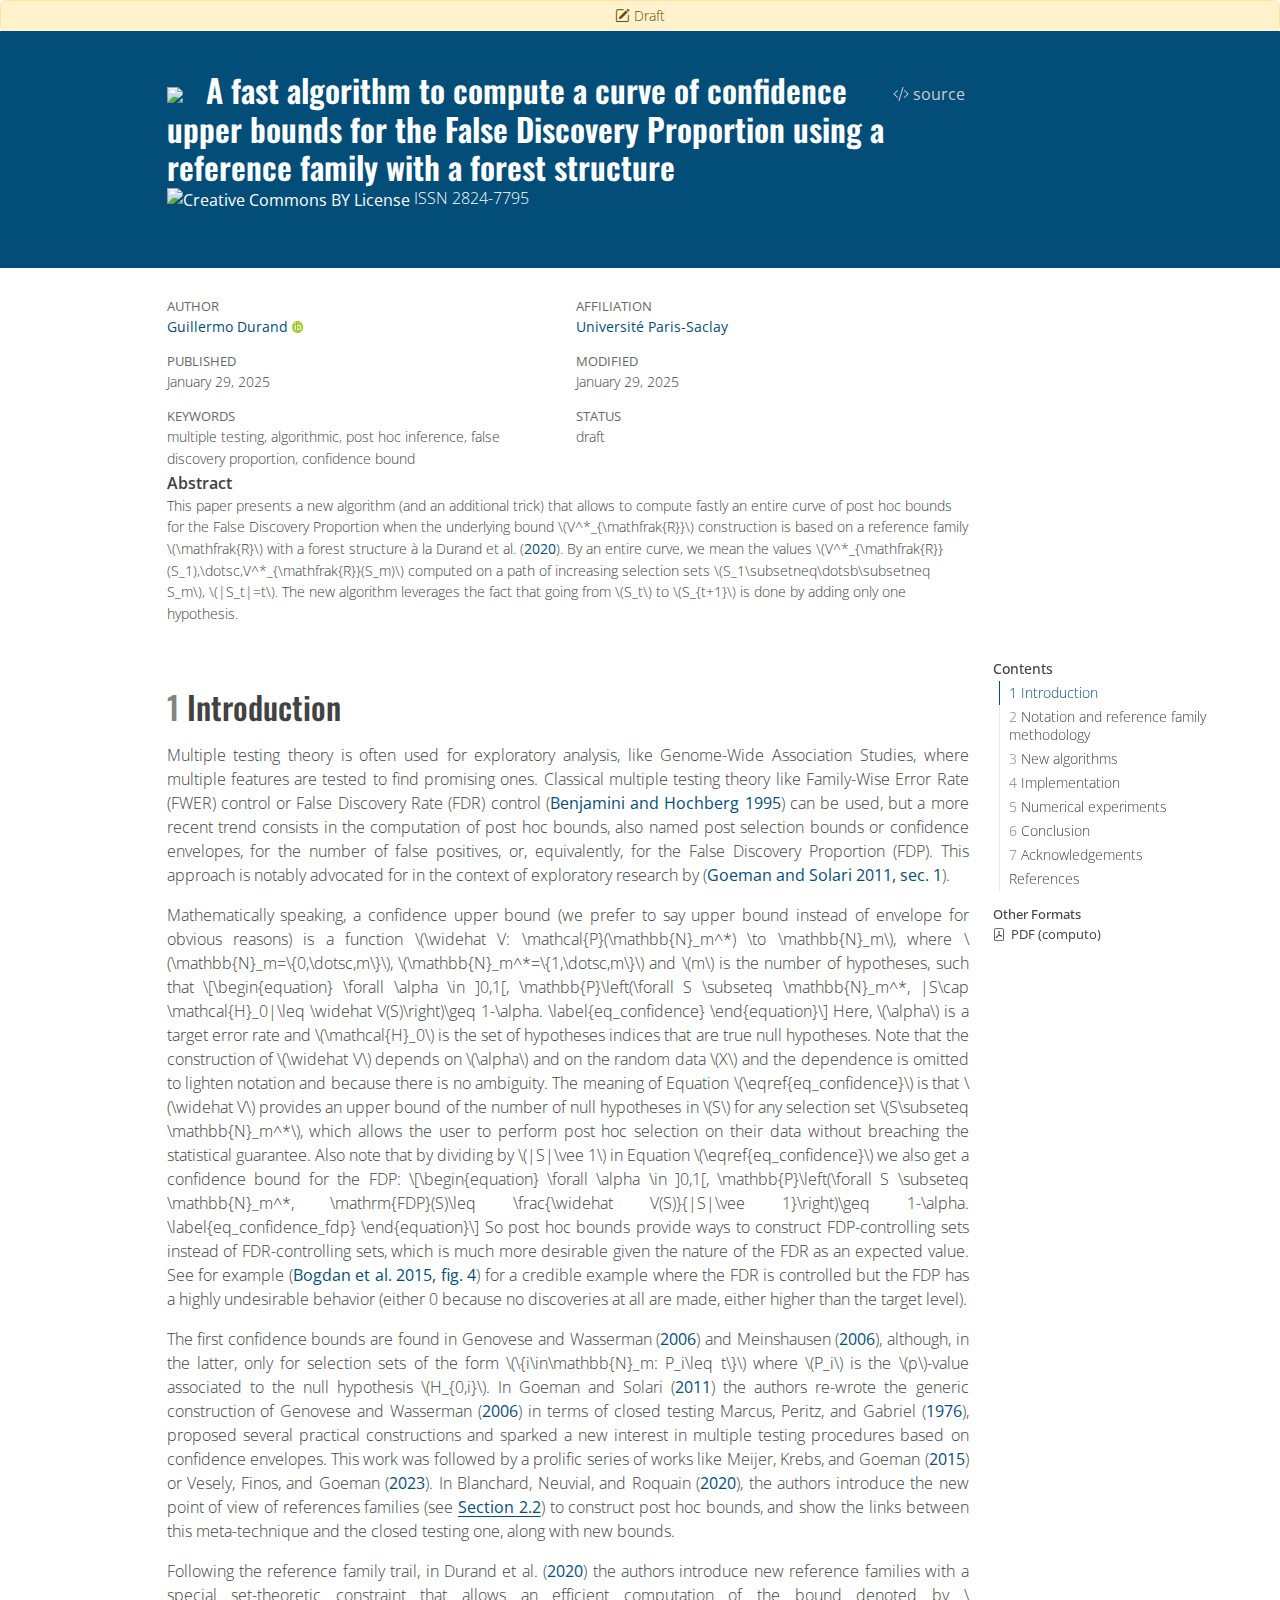
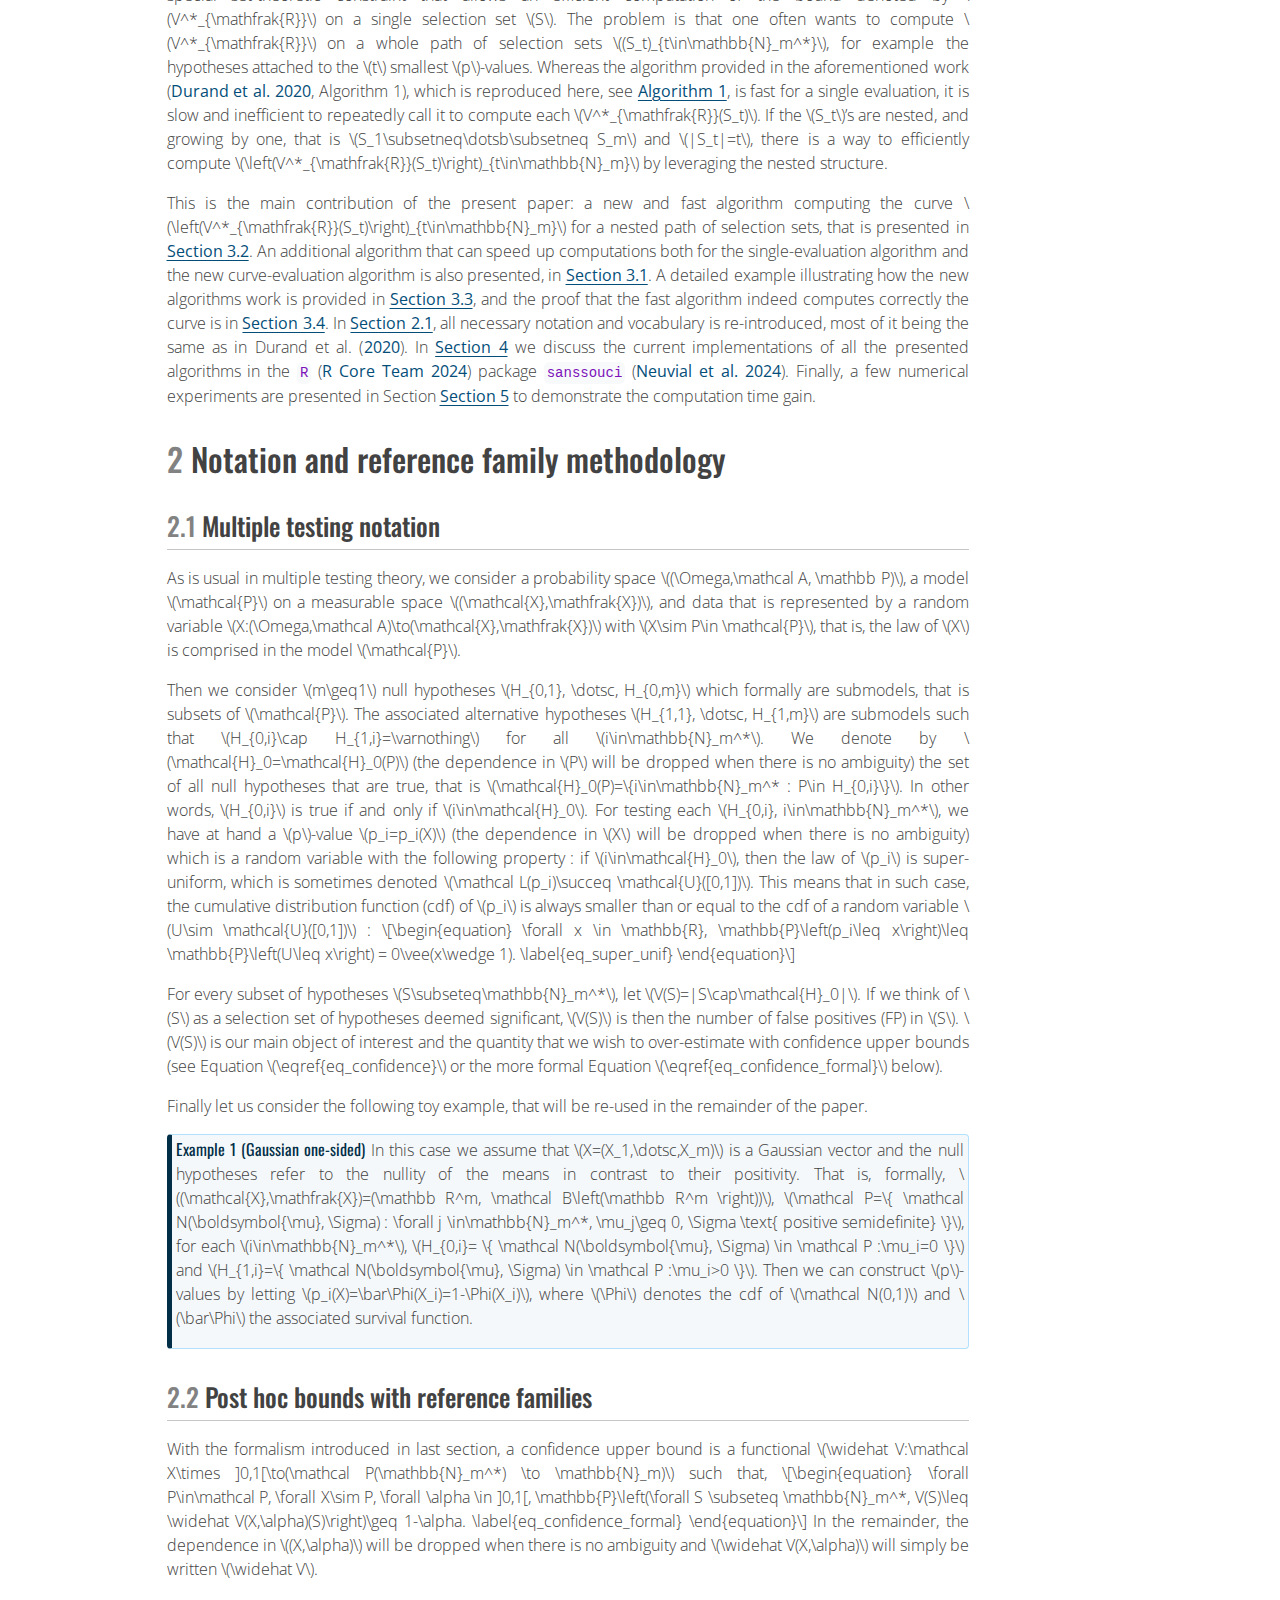
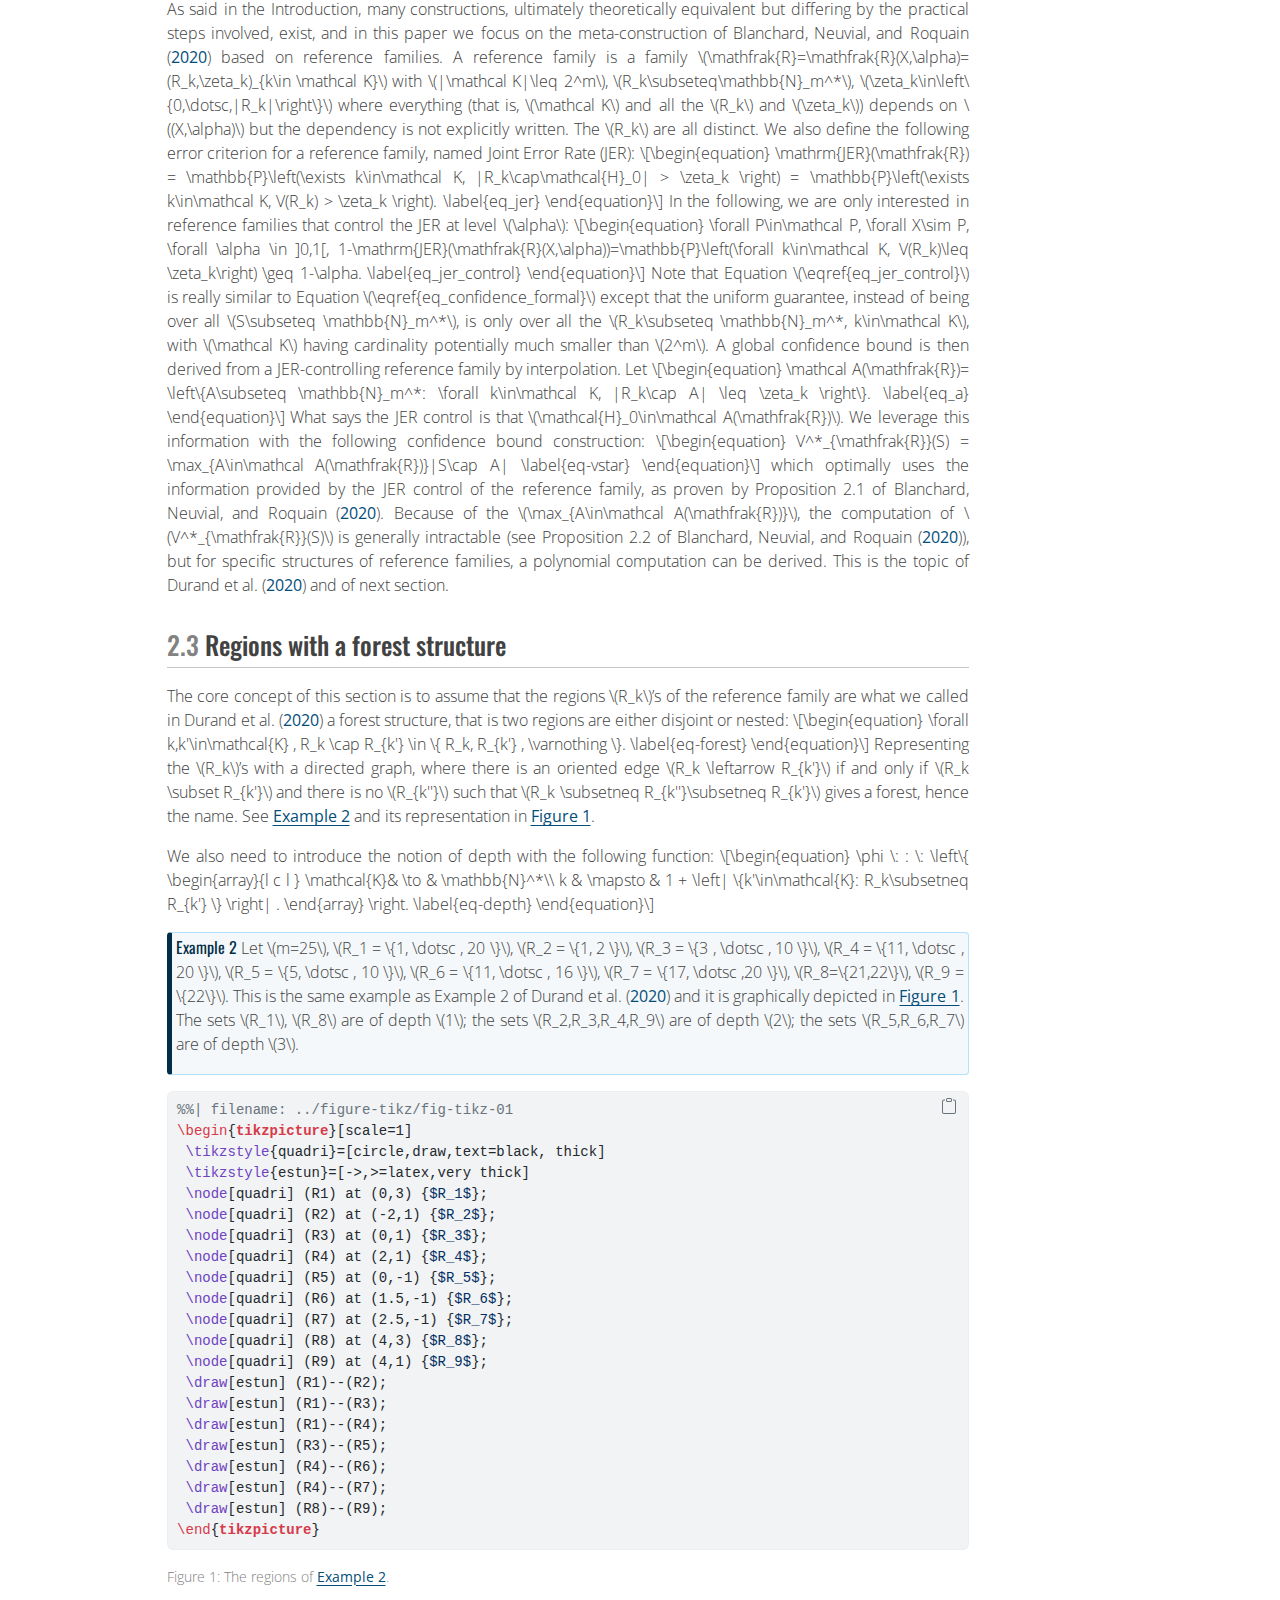
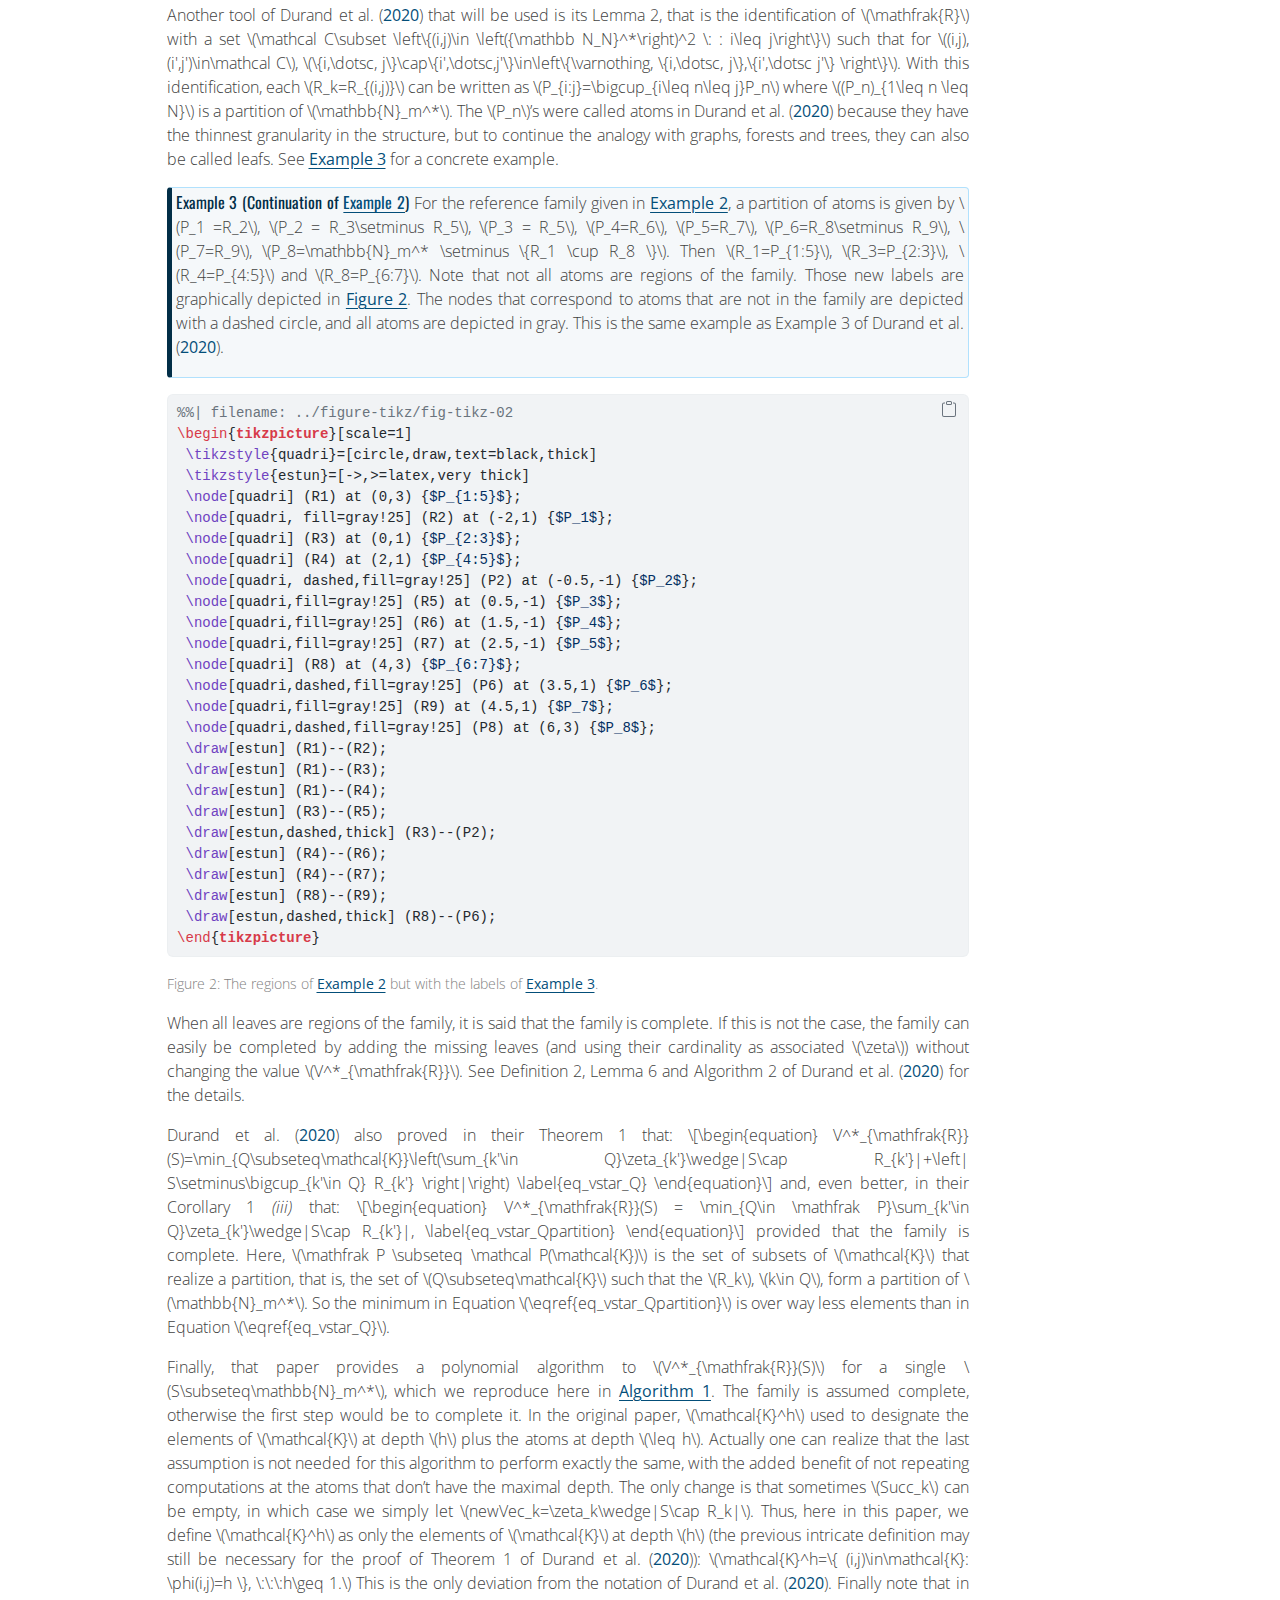
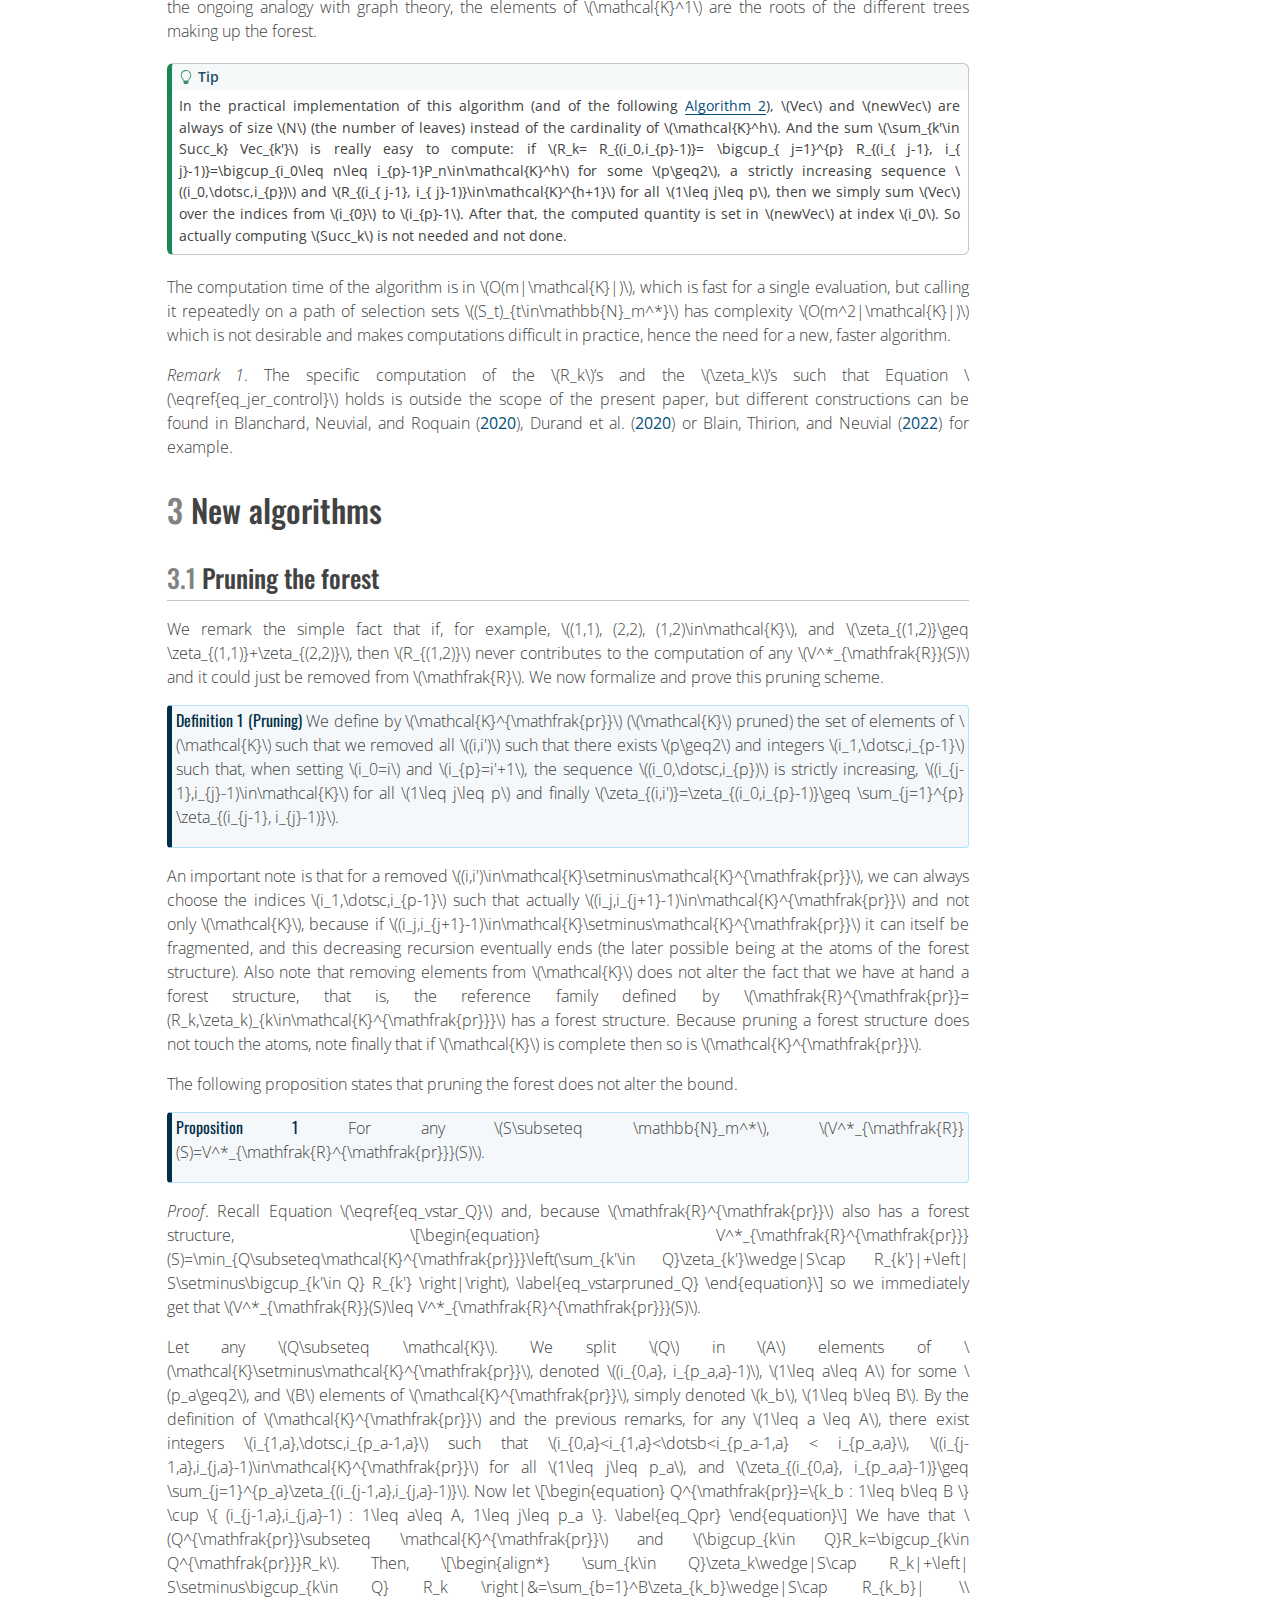
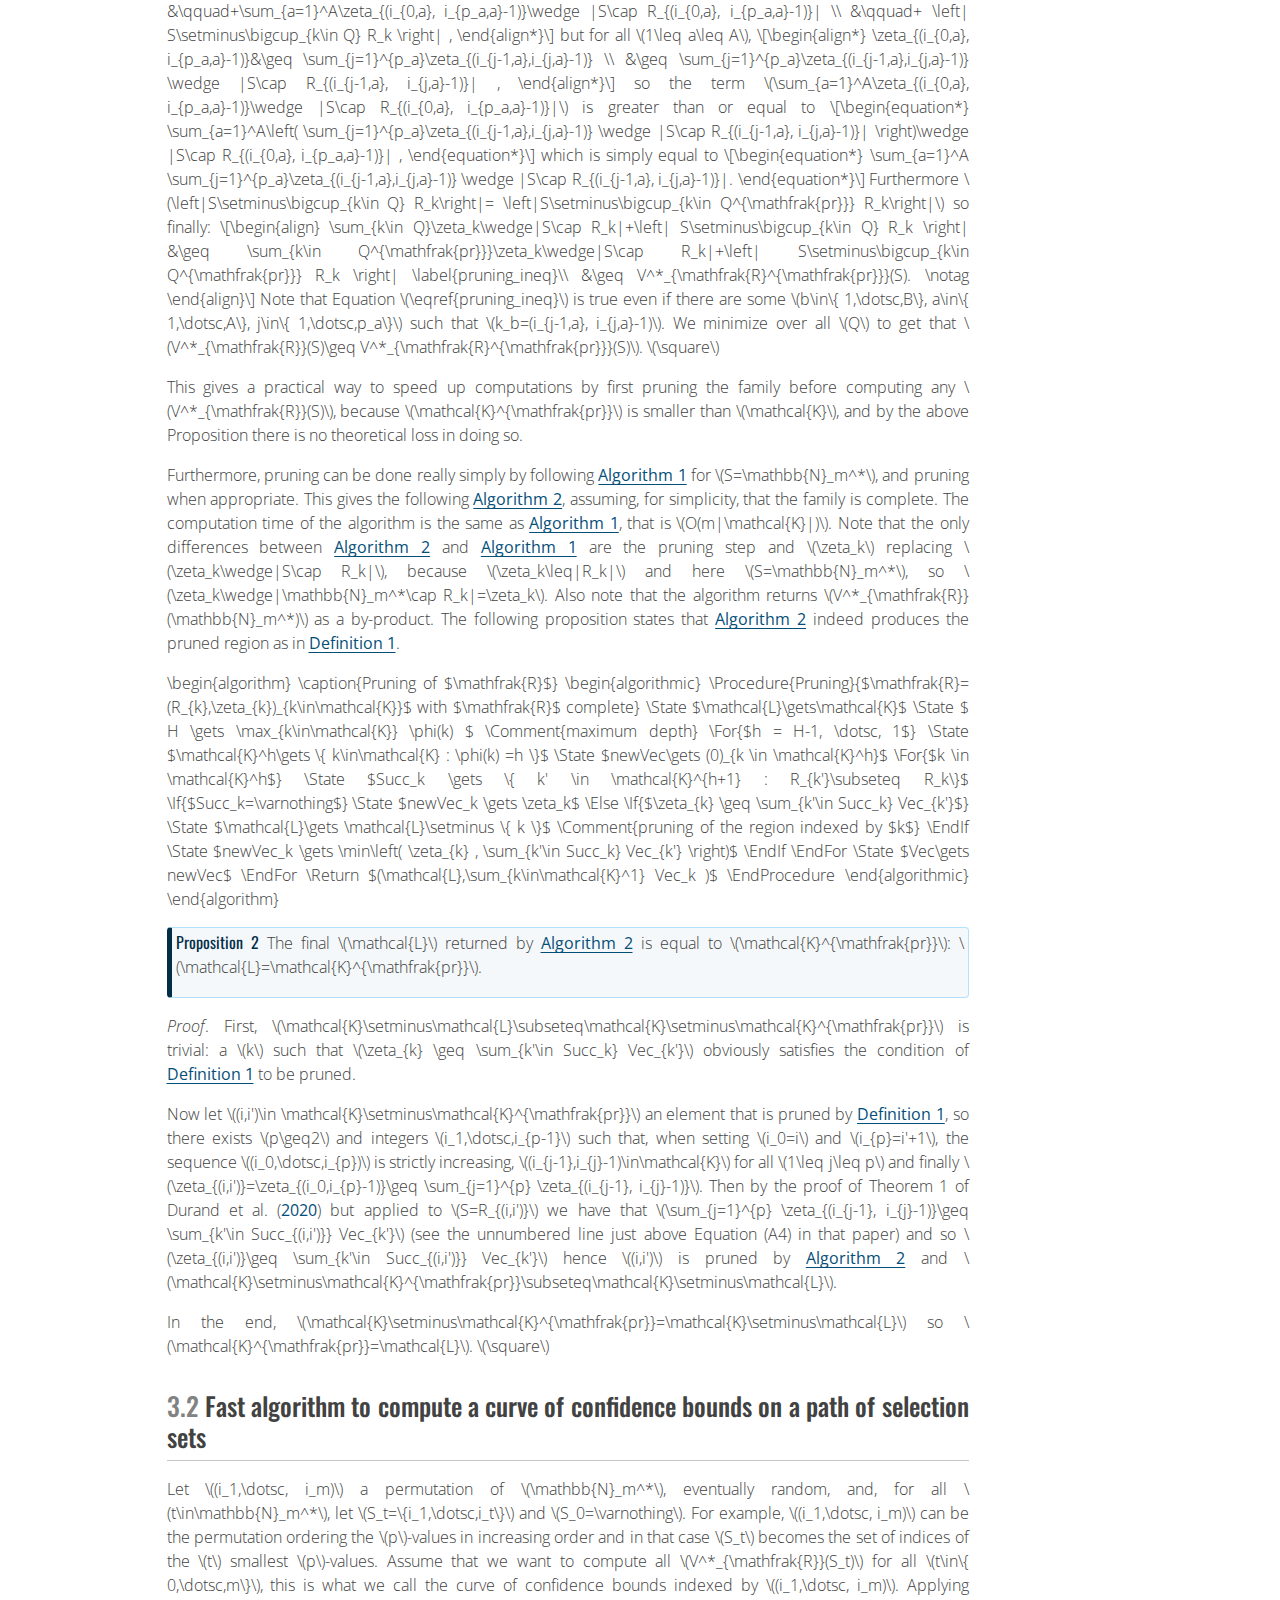
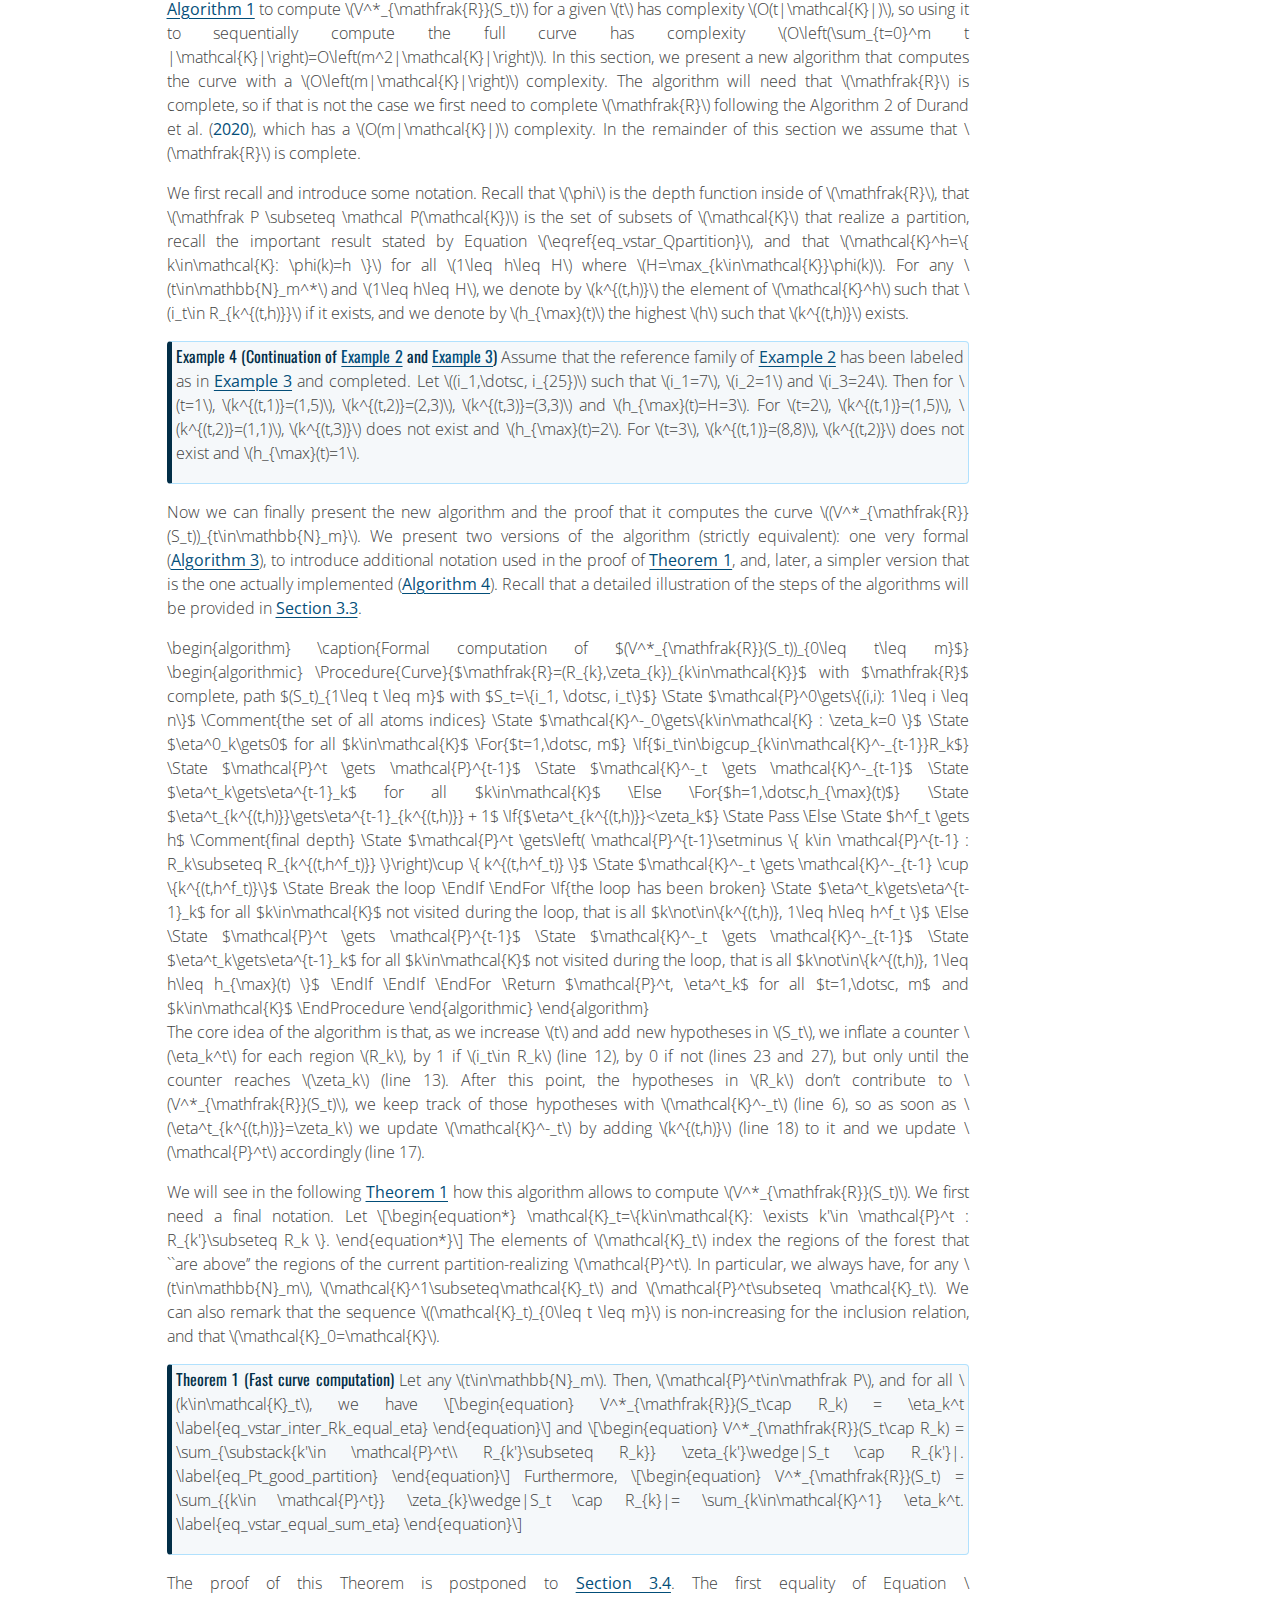
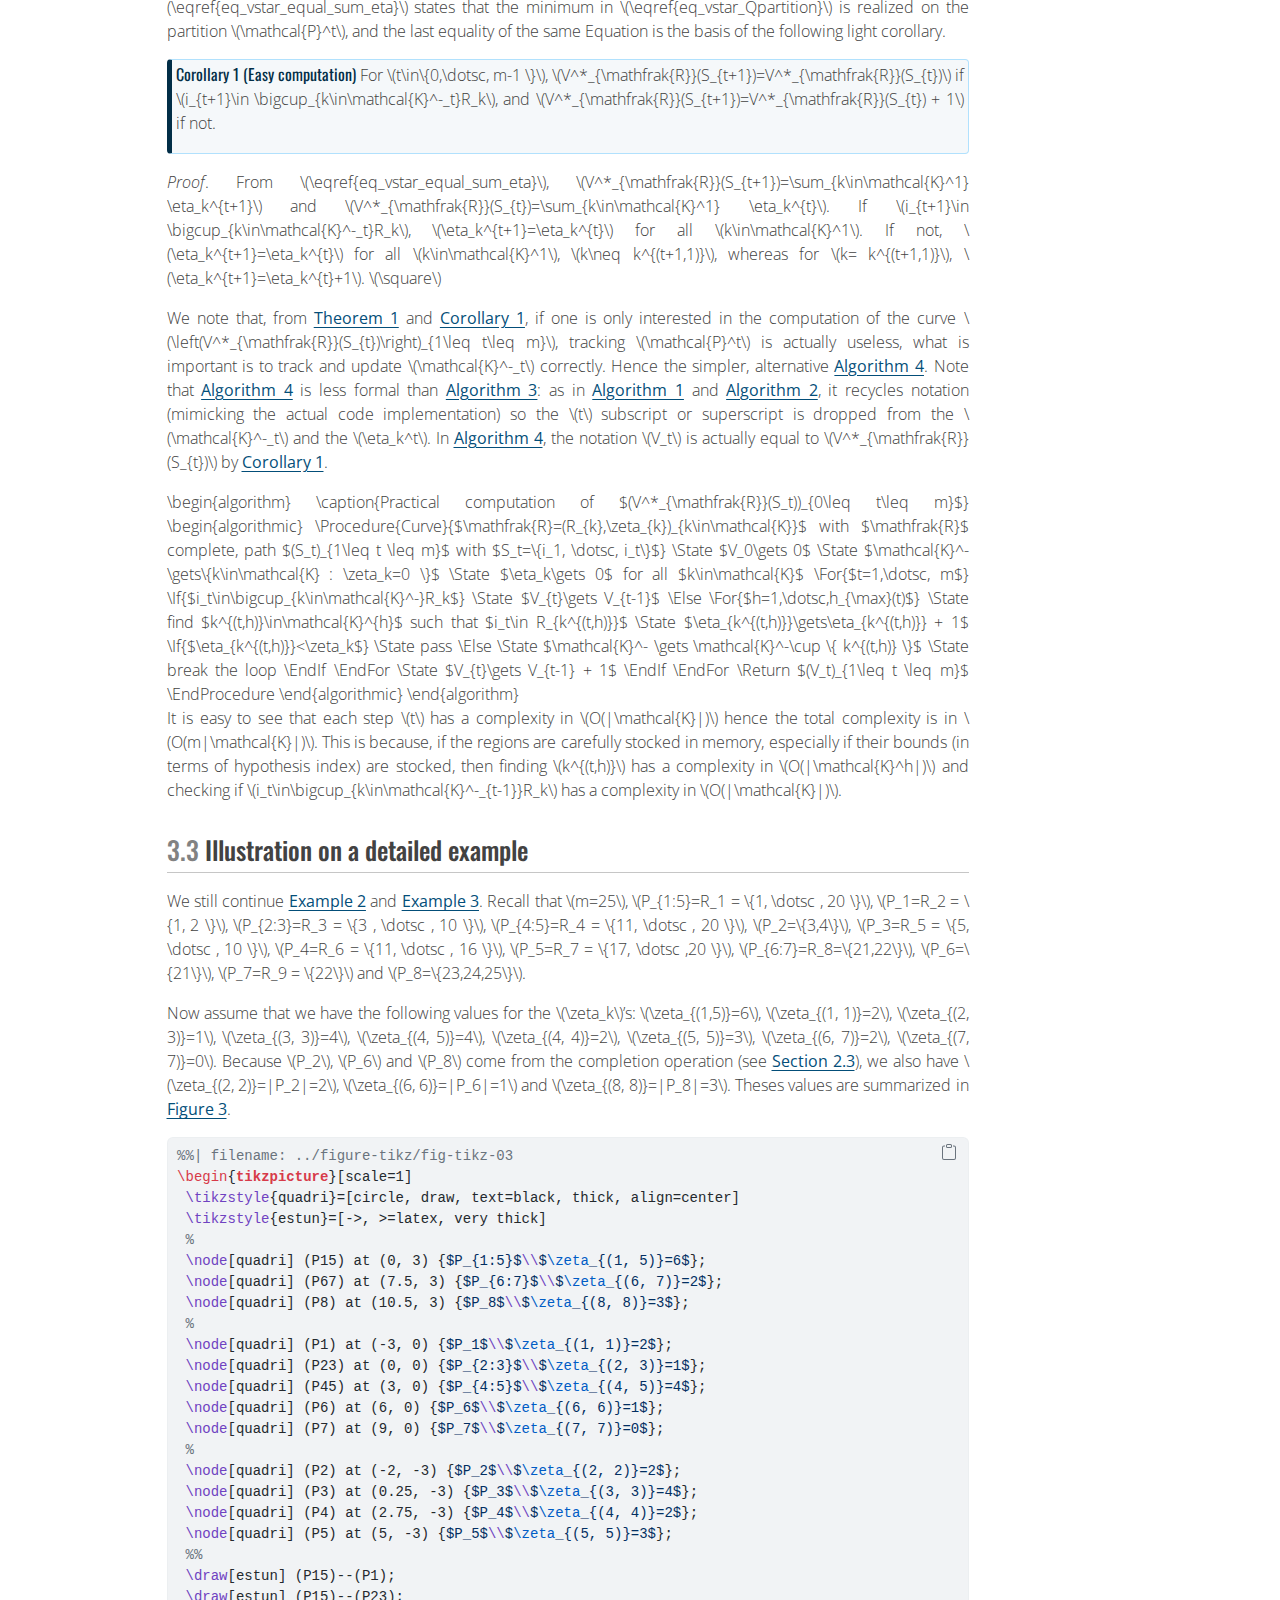
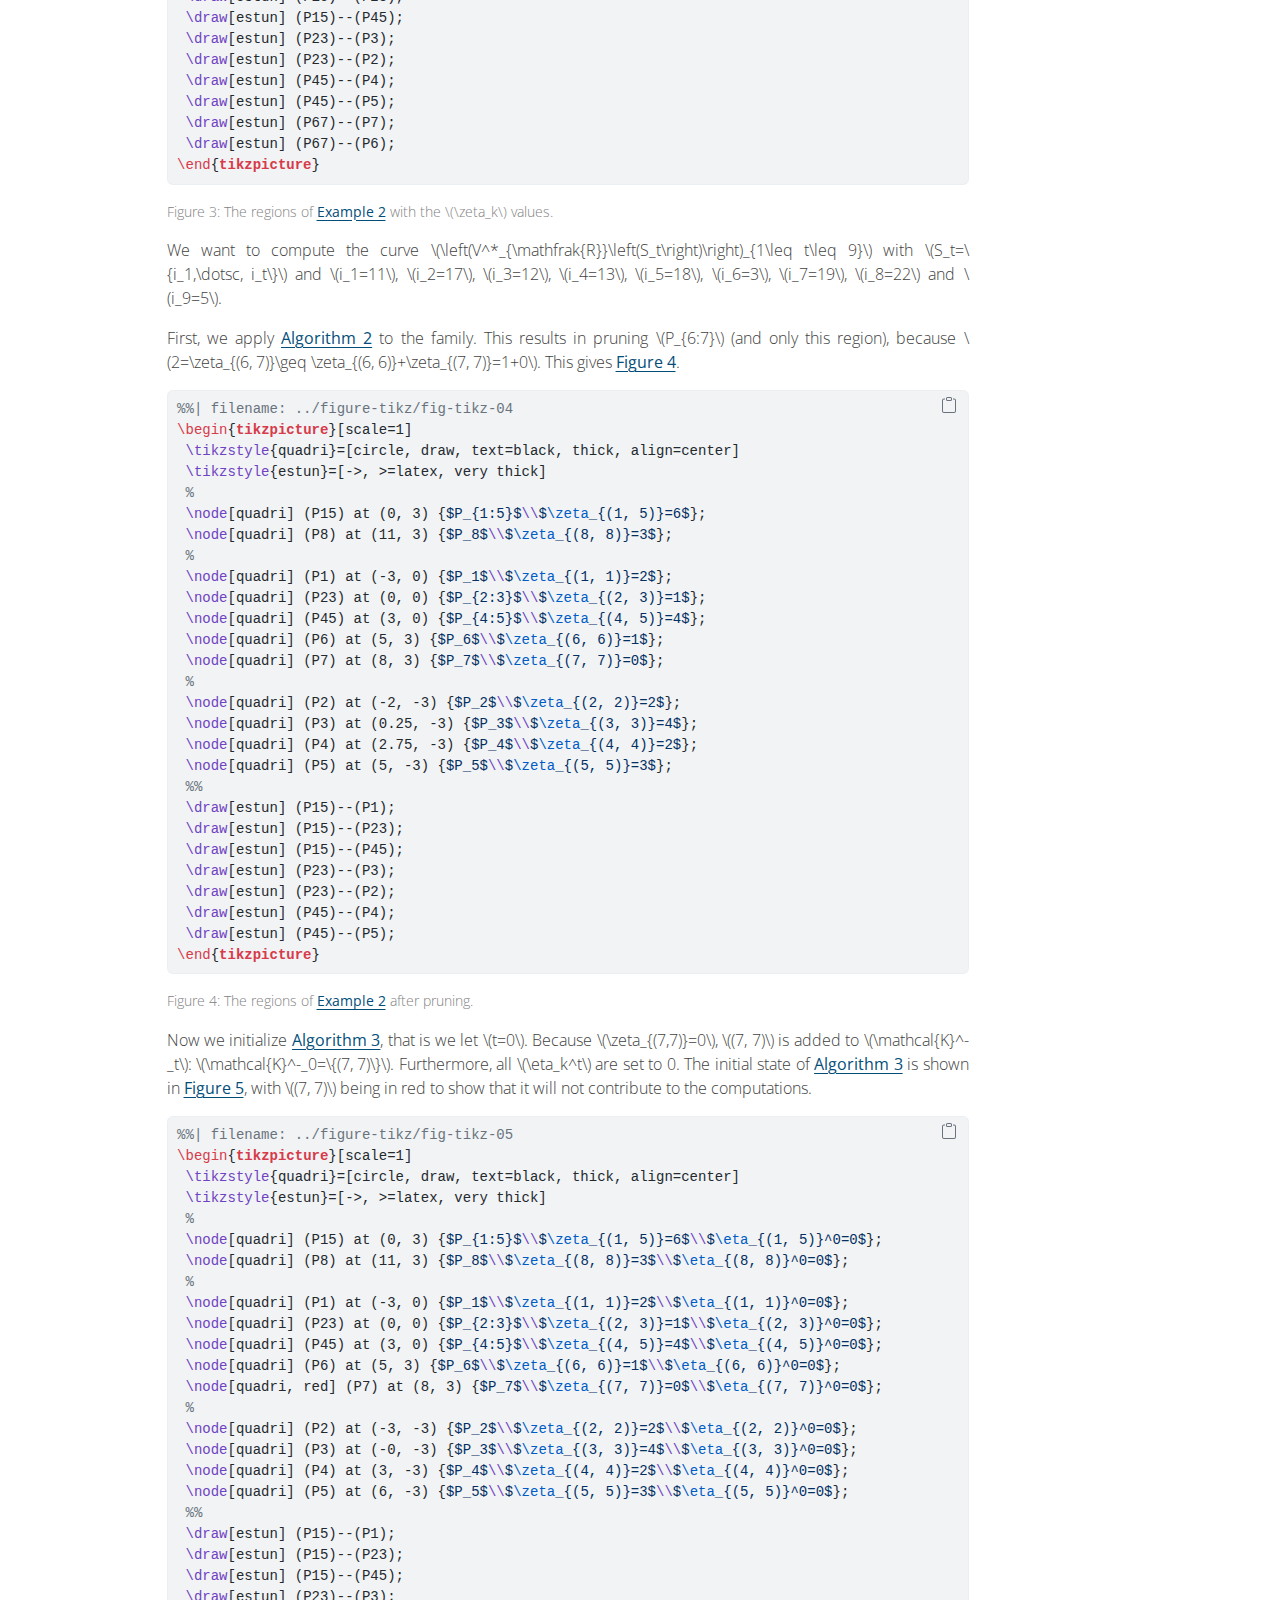
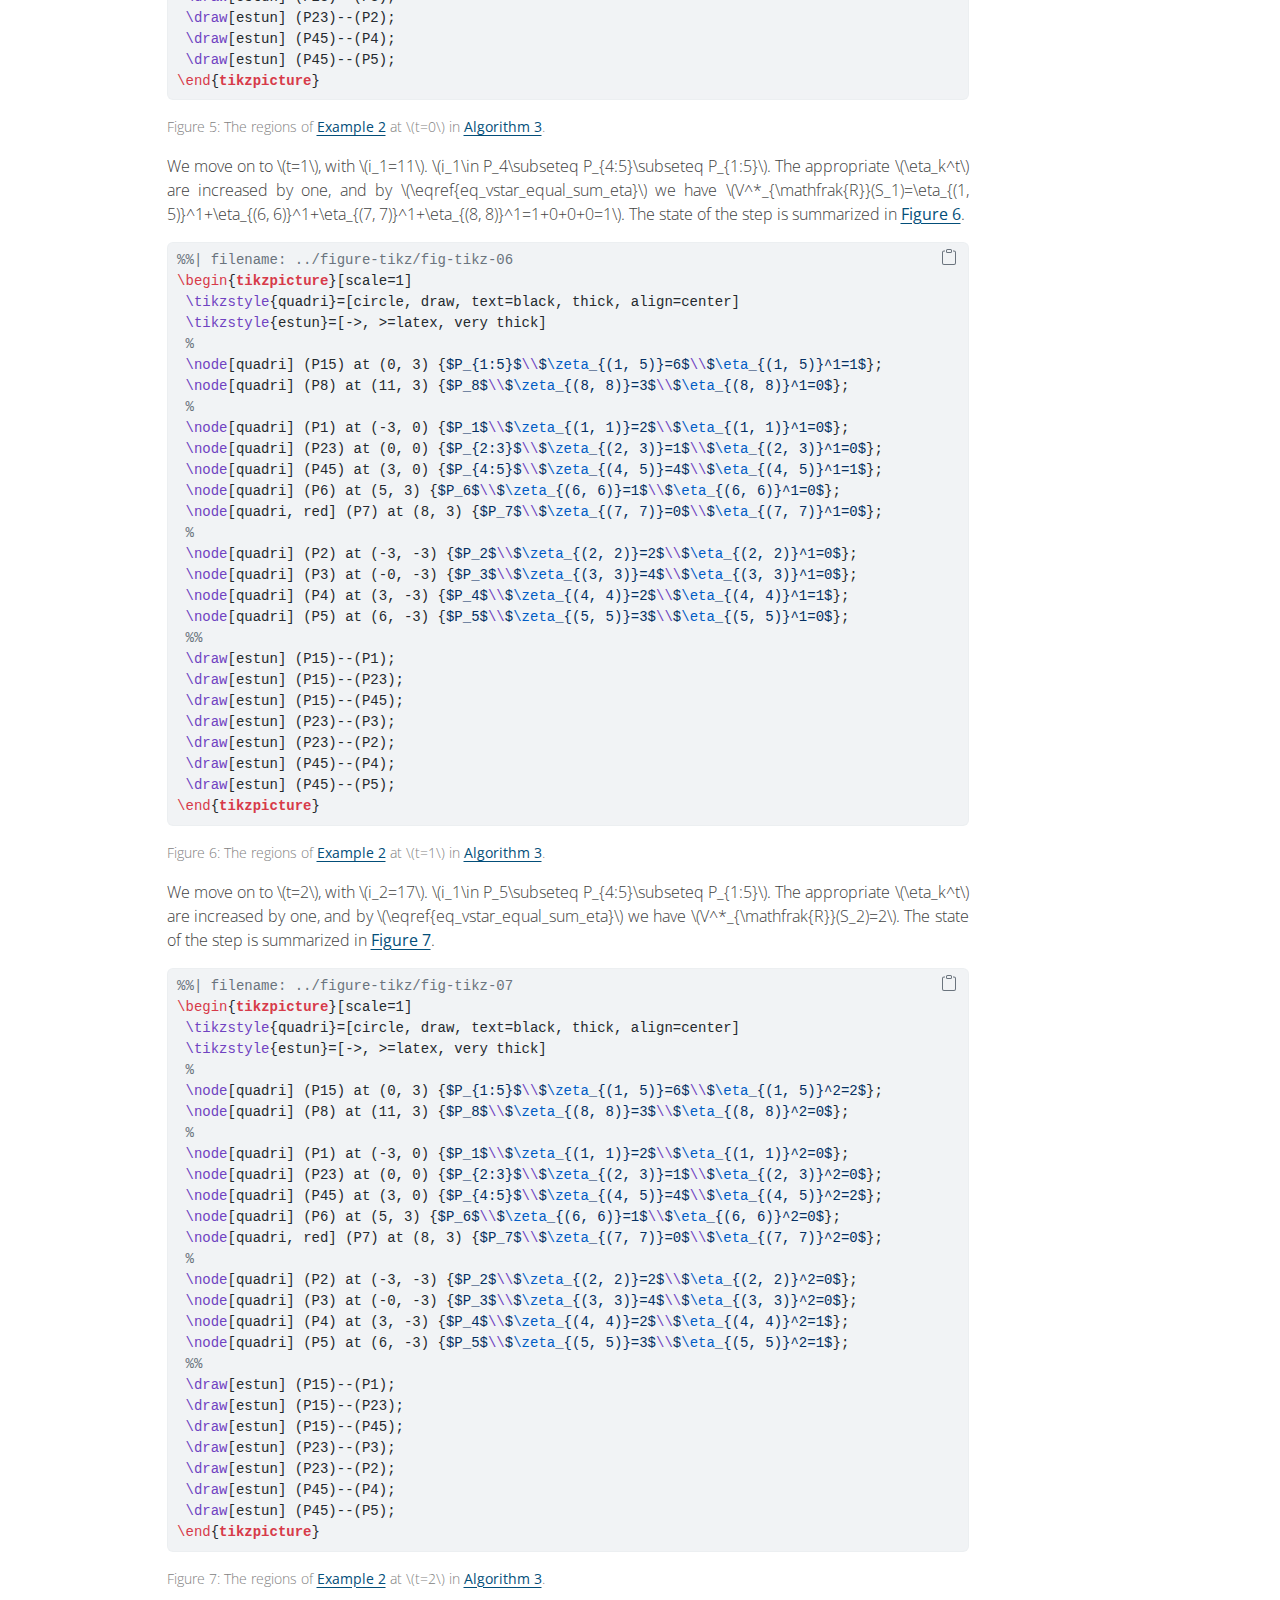
==== index.html @ 537cbacb "Built site for gh-pages" ====
<!DOCTYPE html>
<html xmlns="http://www.w3.org/1999/xhtml" lang="en" xml:lang="en"><head>

<meta charset="utf-8">
<meta name="generator" content="quarto-1.6.40">

<meta name="viewport" content="width=device-width, initial-scale=1.0, user-scalable=yes">

<meta name="author" content="Guillermo Durand">
<meta name="dcterms.date" content="2025-01-29">
<meta name="keywords" content="multiple testing, algorithmic, post hoc inference, false discovery proportion, confidence bound">

<title>A fast algorithm to compute a curve of confidence upper bounds for the False Discovery Proportion using a reference family with a forest structure</title>
<style>
code{white-space: pre-wrap;}
span.smallcaps{font-variant: small-caps;}
div.columns{display: flex; gap: min(4vw, 1.5em);}
div.column{flex: auto; overflow-x: auto;}
div.hanging-indent{margin-left: 1.5em; text-indent: -1.5em;}
ul.task-list{list-style: none;}
ul.task-list li input[type="checkbox"] {
  width: 0.8em;
  margin: 0 0.8em 0.2em -1em; /* quarto-specific, see https://github.com/quarto-dev/quarto-cli/issues/4556 */ 
  vertical-align: middle;
}
/* CSS for syntax highlighting */
pre > code.sourceCode { white-space: pre; position: relative; }
pre > code.sourceCode > span { line-height: 1.25; }
pre > code.sourceCode > span:empty { height: 1.2em; }
.sourceCode { overflow: visible; }
code.sourceCode > span { color: inherit; text-decoration: inherit; }
div.sourceCode { margin: 1em 0; }
pre.sourceCode { margin: 0; }
@media screen {
div.sourceCode { overflow: auto; }
}
@media print {
pre > code.sourceCode { white-space: pre-wrap; }
pre > code.sourceCode > span { display: inline-block; text-indent: -5em; padding-left: 5em; }
}
pre.numberSource code
  { counter-reset: source-line 0; }
pre.numberSource code > span
  { position: relative; left: -4em; counter-increment: source-line; }
pre.numberSource code > span > a:first-child::before
  { content: counter(source-line);
    position: relative; left: -1em; text-align: right; vertical-align: baseline;
    border: none; display: inline-block;
    -webkit-touch-callout: none; -webkit-user-select: none;
    -khtml-user-select: none; -moz-user-select: none;
    -ms-user-select: none; user-select: none;
    padding: 0 4px; width: 4em;
  }
pre.numberSource { margin-left: 3em;  padding-left: 4px; }
div.sourceCode
  {   }
@media screen {
pre > code.sourceCode > span > a:first-child::before { text-decoration: underline; }
}
/* CSS for citations */
div.csl-bib-body { }
div.csl-entry {
  clear: both;
  margin-bottom: 0em;
}
.hanging-indent div.csl-entry {
  margin-left:2em;
  text-indent:-2em;
}
div.csl-left-margin {
  min-width:2em;
  float:left;
}
div.csl-right-inline {
  margin-left:2em;
  padding-left:1em;
}
div.csl-indent {
  margin-left: 2em;
}</style>


<script src="algo-curve_files/libs/clipboard/clipboard.min.js"></script>
<script src="algo-curve_files/libs/quarto-html/quarto.js"></script>
<script src="algo-curve_files/libs/quarto-html/popper.min.js"></script>
<script src="algo-curve_files/libs/quarto-html/tippy.umd.min.js"></script>
<script src="algo-curve_files/libs/quarto-html/anchor.min.js"></script>
<link href="algo-curve_files/libs/quarto-html/tippy.css" rel="stylesheet">
<link href="algo-curve_files/libs/quarto-html/quarto-syntax-highlighting-86daaaaad7353f9cc0c554efc1dd6d94.css" rel="stylesheet" id="quarto-text-highlighting-styles">
<script src="algo-curve_files/libs/bootstrap/bootstrap.min.js"></script>
<link href="algo-curve_files/libs/bootstrap/bootstrap-icons.css" rel="stylesheet">
<link href="algo-curve_files/libs/bootstrap/bootstrap-f11e999d7f1636233620f09fa30e7671.min.css" rel="stylesheet" append-hash="true" id="quarto-bootstrap" data-mode="light">
<script src="algo-curve_files/libs/quarto-contrib/pseudocode-2.4.1/pseudocode.min.js"></script>
<link href="algo-curve_files/libs/quarto-contrib/pseudocode-2.4.1/pseudocode.min.css" rel="stylesheet">
<style>

      .quarto-title-block .quarto-title-banner h1,
      .quarto-title-block .quarto-title-banner h2,
      .quarto-title-block .quarto-title-banner h3,
      .quarto-title-block .quarto-title-banner h4,
      .quarto-title-block .quarto-title-banner h5,
      .quarto-title-block .quarto-title-banner h6
      {
        color: #FFFFFF;
      }

      .quarto-title-block .quarto-title-banner {
        color: #FFFFFF;
background: #034E79;
      }
</style>
<script>
window.MathJax = {
  tex: {
    tags: 'ams'
  }
};
</script>
<meta name="quarto:status" content="draft">

  <script src="https://cdnjs.cloudflare.com/polyfill/v3/polyfill.min.js?features=es6"></script>
  <script src="https://cdn.jsdelivr.net/npm/mathjax@3/es5/tex-chtml-full.js" type="text/javascript"></script>

<script type="text/javascript">
const typesetMath = (el) => {
  if (window.MathJax) {
    // MathJax Typeset
    window.MathJax.typeset([el]);
  } else if (window.katex) {
    // KaTeX Render
    var mathElements = el.getElementsByClassName("math");
    var macros = [];
    for (var i = 0; i < mathElements.length; i++) {
      var texText = mathElements[i].firstChild;
      if (mathElements[i].tagName == "SPAN") {
        window.katex.render(texText.data, mathElements[i], {
          displayMode: mathElements[i].classList.contains('display'),
          throwOnError: false,
          macros: macros,
          fleqn: false
        });
      }
    }
  }
}
window.Quarto = {
  typesetMath
};
</script>

</head>

<body><div id="quarto-draft-alert" class="alert alert-warning"><i class="bi bi-pencil-square"></i>Draft</div>

<header id="title-block-header" class="quarto-title-block default page-columns page-full">
  
  <div class="quarto-title-banner page-columns page-full">
    <div class="quarto-title column-body">
      <div class="quarto-title-block"><div><h1 class="title"><a href="https://computo.sfds.asso.fr">
        <img src="https://computo.sfds.asso.fr/assets/img/logo_notext_white.png" height="60px">
      </a> &nbsp; A fast algorithm to compute a curve of confidence upper bounds for the False Discovery Proportion using a reference family with a forest structure</h1><button type="button" class="btn code-tools-button" id="quarto-code-tools-source"><i class="bi"></i> source</button></div></div>
            <p><a href="http://creativecommons.org/licenses/by/4.0/"><img src="https://i.creativecommons.org/l/by/4.0/80x15.png" alt="Creative Commons BY License"></a>
ISSN 2824-7795</p>
                </div>
  </div>
    
    <div class="quarto-title-meta-author">
      <div class="quarto-title-meta-heading">Author</div>
      <div class="quarto-title-meta-heading">Affiliation</div>
          
          <div class="quarto-title-meta-contents">
        <a href="https://durandg12.github.io/">Guillermo Durand</a> <a href="https://orcid.org/0000-0003-4056-5631" class="quarto-title-author-orcid"> <img src="[data-uri]"></a>
      </div>
          
          <div class="quarto-title-meta-contents">
              <p class="affiliation">
                  <a href="https://www.imo.universite-paris-saclay.fr/fr/">
                  Université Paris-Saclay
                  </a>
                </p>
            </div>
        </div>
                    
  <div class="quarto-title-meta">
                                
      <div>
      <div class="quarto-title-meta-heading">Published</div>
      <div class="quarto-title-meta-contents">
        <p class="date">January 29, 2025</p>
      </div>
    </div>
                                    
      <div>
      <div class="quarto-title-meta-heading">Modified</div>
      <div class="quarto-title-meta-contents">
        <p class="date-modified">January 29, 2025</p>
      </div>
    </div>
      
                  
      <div>
      <div class="quarto-title-meta-heading">Keywords</div>
      <div class="quarto-title-meta-contents">
        <p class="date">multiple testing, algorithmic, post hoc inference, false discovery proportion, confidence bound</p>
      </div>
    </div>
    
    <div>
      <div class="quarto-title-meta-heading">Status</div>
      <div class="quarto-title-meta-contents">
              <p class="date">draft</p>
                  </div>
    </div>

  </div>
                                                
  <div>
    <div class="abstract">
    <div class="abstract-title">Abstract</div>
      <p>This paper presents a new algorithm (and an additional trick) that allows to compute fastly an entire curve of post hoc bounds for the False Discovery Proportion when the underlying bound <span class="math inline">\(V^*_{\mathfrak{R}}\)</span> construction is based on a reference family <span class="math inline">\(\mathfrak{R}\)</span> with a forest structure à la <span class="citation" data-cites="MR4178188">Durand et al. (<a href="#ref-MR4178188" role="doc-biblioref">2020</a>)</span>. By an entire curve, we mean the values <span class="math inline">\(V^*_{\mathfrak{R}}(S_1),\dotsc,V^*_{\mathfrak{R}}(S_m)\)</span> computed on a path of increasing selection sets <span class="math inline">\(S_1\subsetneq\dotsb\subsetneq S_m\)</span>, <span class="math inline">\(|S_t|=t\)</span>. The new algorithm leverages the fact that going from <span class="math inline">\(S_t\)</span> to <span class="math inline">\(S_{t+1}\)</span> is done by adding only one hypothesis.</p>
    </div>
  </div>

  </header><div id="quarto-content" class="page-columns page-rows-contents page-layout-article">
<div id="quarto-margin-sidebar" class="sidebar margin-sidebar">
  <nav id="TOC" role="doc-toc" class="toc-active">
    <h2 id="toc-title">Contents</h2>
   
  <ul>
  <li><a href="#introduction" id="toc-introduction" class="nav-link active" data-scroll-target="#introduction"><span class="header-section-number">1</span> Introduction</a></li>
  <li><a href="#notation-and-reference-family-methodology" id="toc-notation-and-reference-family-methodology" class="nav-link" data-scroll-target="#notation-and-reference-family-methodology"><span class="header-section-number">2</span> Notation and reference family methodology</a>
  <ul class="collapse">
  <li><a href="#sec-notation" id="toc-sec-notation" class="nav-link" data-scroll-target="#sec-notation"><span class="header-section-number">2.1</span> Multiple testing notation</a></li>
  <li><a href="#sec-reference-fam" id="toc-sec-reference-fam" class="nav-link" data-scroll-target="#sec-reference-fam"><span class="header-section-number">2.2</span> Post hoc bounds with reference families</a></li>
  <li><a href="#sec-forest-structure" id="toc-sec-forest-structure" class="nav-link" data-scroll-target="#sec-forest-structure"><span class="header-section-number">2.3</span> Regions with a forest structure</a></li>
  </ul></li>
  <li><a href="#new-algorithms" id="toc-new-algorithms" class="nav-link" data-scroll-target="#new-algorithms"><span class="header-section-number">3</span> New algorithms</a>
  <ul class="collapse">
  <li><a href="#sec-pruning" id="toc-sec-pruning" class="nav-link" data-scroll-target="#sec-pruning"><span class="header-section-number">3.1</span> Pruning the forest</a></li>
  <li><a href="#sec-fast-curve" id="toc-sec-fast-curve" class="nav-link" data-scroll-target="#sec-fast-curve"><span class="header-section-number">3.2</span> Fast algorithm to compute a curve of confidence bounds on a path of selection sets</a></li>
  <li><a href="#sec-example" id="toc-sec-example" class="nav-link" data-scroll-target="#sec-example"><span class="header-section-number">3.3</span> Illustration on a detailed example</a></li>
  <li><a href="#sec-proof" id="toc-sec-proof" class="nav-link" data-scroll-target="#sec-proof"><span class="header-section-number">3.4</span> Proof of Theorem&nbsp;1</a>
  <ul class="collapse">
  <li><a href="#derivation-of" id="toc-derivation-of" class="nav-link" data-scroll-target="#derivation-of"><span class="header-section-number">3.4.1</span> Derivation of <span class="math inline">\(\eqref{eq_vstar_equal_sum_eta}\)</span></a></li>
  <li><a href="#proof-of-and" id="toc-proof-of-and" class="nav-link" data-scroll-target="#proof-of-and"><span class="header-section-number">3.4.2</span> Proof of <span class="math inline">\(\eqref{eq_vstar_inter_Rk_equal_eta}\)</span> and <span class="math inline">\(\eqref{eq_Pt_good_partition}\)</span></a></li>
  </ul></li>
  </ul></li>
  <li><a href="#sec-implementation" id="toc-sec-implementation" class="nav-link" data-scroll-target="#sec-implementation"><span class="header-section-number">4</span> Implementation</a></li>
  <li><a href="#sec-numeric" id="toc-sec-numeric" class="nav-link" data-scroll-target="#sec-numeric"><span class="header-section-number">5</span> Numerical experiments</a></li>
  <li><a href="#conclusion" id="toc-conclusion" class="nav-link" data-scroll-target="#conclusion"><span class="header-section-number">6</span> Conclusion</a></li>
  <li><a href="#acknowledgements" id="toc-acknowledgements" class="nav-link" data-scroll-target="#acknowledgements"><span class="header-section-number">7</span> Acknowledgements</a></li>
  <li><a href="#references" id="toc-references" class="nav-link" data-scroll-target="#references">References</a></li>
  
  </ul>
<div class="quarto-alternate-formats"><h2>Other Formats</h2><ul><li><a href="algo-curve.pdf"><i class="bi bi-file-pdf"></i>PDF (computo)</a></li></ul></div></nav>
</div>
<main class="content quarto-banner-title-block" id="quarto-document-content">




<div class="hidden">

</div>
<section id="introduction" class="level1" data-number="1">
<h1 data-number="1"><span class="header-section-number">1</span> Introduction</h1>
<p>Multiple testing theory is often used for exploratory analysis, like Genome-Wide Association Studies, where multiple features are tested to find promising ones. Classical multiple testing theory like Family-Wise Error Rate (FWER) control or False Discovery Rate (FDR) control <span class="citation" data-cites="MR1325392">(<a href="#ref-MR1325392" role="doc-biblioref">Benjamini and Hochberg 1995</a>)</span> can be used, but a more recent trend consists in the computation of post hoc bounds, also named post selection bounds or confidence envelopes, for the number of false positives, or, equivalently, for the False Discovery Proportion (FDP). This approach is notably advocated for in the context of exploratory research by <span class="citation" data-cites="MR2951390">(<a href="#ref-MR2951390" role="doc-biblioref">Goeman and Solari 2011, sec. 1</a>)</span>.</p>
<p>Mathematically speaking, a confidence upper bound (we prefer to say upper bound instead of envelope for obvious reasons) is a function <span class="math inline">\(\widehat V: \mathcal{P}(\mathbb{N}_m^*) \to \mathbb{N}_m\)</span>, where <span class="math inline">\(\mathbb{N}_m=\{0,\dotsc,m\}\)</span>, <span class="math inline">\(\mathbb{N}_m^*=\{1,\dotsc,m\}\)</span> and <span class="math inline">\(m\)</span> is the number of hypotheses, such that <span class="math display">\[\begin{equation}
\forall \alpha \in ]0,1[, \mathbb{P}\left(\forall S \subseteq \mathbb{N}_m^*, |S\cap \mathcal{H}_0|\leq \widehat V(S)\right)\geq 1-\alpha.
\label{eq_confidence}
\end{equation}\]</span> Here, <span class="math inline">\(\alpha\)</span> is a target error rate and <span class="math inline">\(\mathcal{H}_0\)</span> is the set of hypotheses indices that are true null hypotheses. Note that the construction of <span class="math inline">\(\widehat V\)</span> depends on <span class="math inline">\(\alpha\)</span> and on the random data <span class="math inline">\(X\)</span> and the dependence is omitted to lighten notation and because there is no ambiguity. The meaning of Equation <span class="math inline">\(\eqref{eq_confidence}\)</span> is that <span class="math inline">\(\widehat V\)</span> provides an upper bound of the number of null hypotheses in <span class="math inline">\(S\)</span> for any selection set <span class="math inline">\(S\subseteq \mathbb{N}_m^*\)</span>, which allows the user to perform post hoc selection on their data without breaching the statistical guarantee. Also note that by dividing by <span class="math inline">\(|S|\vee 1\)</span> in Equation <span class="math inline">\(\eqref{eq_confidence}\)</span> we also get a confidence bound for the FDP: <span class="math display">\[\begin{equation}
\forall \alpha \in ]0,1[, \mathbb{P}\left(\forall S \subseteq \mathbb{N}_m^*, \mathrm{FDP}(S)\leq \frac{\widehat V(S)}{|S|\vee 1}\right)\geq 1-\alpha.
\label{eq_confidence_fdp}
\end{equation}\]</span> So post hoc bounds provide ways to construct FDP-controlling sets instead of FDR-controlling sets, which is much more desirable given the nature of the FDR as an expected value. See for example <span class="citation" data-cites="MR3418717">(<a href="#ref-MR3418717" role="doc-biblioref">Bogdan et al. 2015, fig. 4</a>)</span> for a credible example where the FDR is controlled but the FDP has a highly undesirable behavior (either 0 because no discoveries at all are made, either higher than the target level).</p>
<p>The first confidence bounds are found in <span class="citation" data-cites="MR2279468">Genovese and Wasserman (<a href="#ref-MR2279468" role="doc-biblioref">2006</a>)</span> and <span class="citation" data-cites="MR2279639">Meinshausen (<a href="#ref-MR2279639" role="doc-biblioref">2006</a>)</span>, although, in the latter, only for selection sets of the form <span class="math inline">\(\{i\in\mathbb{N}_m: P_i\leq t\}\)</span> where <span class="math inline">\(P_i\)</span> is the <span class="math inline">\(p\)</span>-value associated to the null hypothesis <span class="math inline">\(H_{0,i}\)</span>. In <span class="citation" data-cites="MR2951390">Goeman and Solari (<a href="#ref-MR2951390" role="doc-biblioref">2011</a>)</span> the authors re-wrote the generic construction of <span class="citation" data-cites="MR2279468">Genovese and Wasserman (<a href="#ref-MR2279468" role="doc-biblioref">2006</a>)</span> in terms of closed testing <span class="citation" data-cites="MR468056">Marcus, Peritz, and Gabriel (<a href="#ref-MR468056" role="doc-biblioref">1976</a>)</span>, proposed several practical constructions and sparked a new interest in multiple testing procedures based on confidence envelopes. This work was followed by a prolific series of works like <span class="citation" data-cites="MR3305943">Meijer, Krebs, and Goeman (<a href="#ref-MR3305943" role="doc-biblioref">2015</a>)</span> or <span class="citation" data-cites="MR4731977">Vesely, Finos, and Goeman (<a href="#ref-MR4731977" role="doc-biblioref">2023</a>)</span>. In <span class="citation" data-cites="MR4124323">Blanchard, Neuvial, and Roquain (<a href="#ref-MR4124323" role="doc-biblioref">2020</a>)</span>, the authors introduce the new point of view of references families (see <a href="#sec-reference-fam" class="quarto-xref">Section&nbsp;2.2</a>) to construct post hoc bounds, and show the links between this meta-technique and the closed testing one, along with new bounds.</p>
<p>Following the reference family trail, in <span class="citation" data-cites="MR4178188">Durand et al. (<a href="#ref-MR4178188" role="doc-biblioref">2020</a>)</span> the authors introduce new reference families with a special set-theoretic constraint that allows an efficient computation of the bound denoted by <span class="math inline">\(V^*_{\mathfrak{R}}\)</span> on a single selection set <span class="math inline">\(S\)</span>. The problem is that one often wants to compute <span class="math inline">\(V^*_{\mathfrak{R}}\)</span> on a whole path of selection sets <span class="math inline">\((S_t)_{t\in\mathbb{N}_m^*}\)</span>, for example the hypotheses attached to the <span class="math inline">\(t\)</span> smallest <span class="math inline">\(p\)</span>-values. Whereas the algorithm provided in the aforementioned work <span class="citation" data-cites="MR4178188">(<a href="#ref-MR4178188" role="doc-biblioref">Durand et al. 2020</a>, Algorithm 1)</span>, which is reproduced here, see <a href="#alg-vstar" class="quarto-xref">Algorithm 1</a>, is fast for a single evaluation, it is slow and inefficient to repeatedly call it to compute each <span class="math inline">\(V^*_{\mathfrak{R}}(S_t)\)</span>. If the <span class="math inline">\(S_t\)</span>’s are nested, and growing by one, that is <span class="math inline">\(S_1\subsetneq\dotsb\subsetneq S_m\)</span> and <span class="math inline">\(|S_t|=t\)</span>, there is a way to efficiently compute <span class="math inline">\(\left(V^*_{\mathfrak{R}}(S_t)\right)_{t\in\mathbb{N}_m}\)</span> by leveraging the nested structure.</p>
<p>This is the main contribution of the present paper: a new and fast algorithm computing the curve <span class="math inline">\(\left(V^*_{\mathfrak{R}}(S_t)\right)_{t\in\mathbb{N}_m}\)</span> for a nested path of selection sets, that is presented in <a href="#sec-fast-curve" class="quarto-xref">Section&nbsp;3.2</a>. An additional algorithm that can speed up computations both for the single-evaluation algorithm and the new curve-evaluation algorithm is also presented, in <a href="#sec-pruning" class="quarto-xref">Section&nbsp;3.1</a>. A detailed example illustrating how the new algorithms work is provided in <a href="#sec-example" class="quarto-xref">Section&nbsp;3.3</a>, and the proof that the fast algorithm indeed computes correctly the curve is in <a href="#sec-proof" class="quarto-xref">Section&nbsp;3.4</a>. In <a href="#sec-notation" class="quarto-xref">Section&nbsp;2.1</a>, all necessary notation and vocabulary is re-introduced, most of it being the same as in <span class="citation" data-cites="MR4178188">Durand et al. (<a href="#ref-MR4178188" role="doc-biblioref">2020</a>)</span>. In <a href="#sec-implementation" class="quarto-xref">Section&nbsp;4</a> we discuss the current implementations of all the presented algorithms in the <code>R</code> <span class="citation" data-cites="R-base">(<a href="#ref-R-base" role="doc-biblioref">R Core Team 2024</a>)</span> package <code>sanssouci</code> <span class="citation" data-cites="sanssouci">(<a href="#ref-sanssouci" role="doc-biblioref">Neuvial et al. 2024</a>)</span>. Finally, a few numerical experiments are presented in Section <a href="#sec-numeric" class="quarto-xref">Section&nbsp;5</a> to demonstrate the computation time gain.</p>
</section>
<section id="notation-and-reference-family-methodology" class="level1" data-number="2">
<h1 data-number="2"><span class="header-section-number">2</span> Notation and reference family methodology</h1>
<section id="sec-notation" class="level2" data-number="2.1">
<h2 data-number="2.1" class="anchored" data-anchor-id="sec-notation"><span class="header-section-number">2.1</span> Multiple testing notation</h2>
<p>As is usual in multiple testing theory, we consider a probability space <span class="math inline">\((\Omega,\mathcal A, \mathbb P)\)</span>, a model <span class="math inline">\(\mathcal{P}\)</span> on a measurable space <span class="math inline">\((\mathcal{X},\mathfrak{X})\)</span>, and data that is represented by a random variable <span class="math inline">\(X:(\Omega,\mathcal A)\to(\mathcal{X},\mathfrak{X})\)</span> with <span class="math inline">\(X\sim P\in \mathcal{P}\)</span>, that is, the law of <span class="math inline">\(X\)</span> is comprised in the model <span class="math inline">\(\mathcal{P}\)</span>.</p>
<p>Then we consider <span class="math inline">\(m\geq1\)</span> null hypotheses <span class="math inline">\(H_{0,1}, \dotsc, H_{0,m}\)</span> which formally are submodels, that is subsets of <span class="math inline">\(\mathcal{P}\)</span>. The associated alternative hypotheses <span class="math inline">\(H_{1,1}, \dotsc, H_{1,m}\)</span> are submodels such that <span class="math inline">\(H_{0,i}\cap H_{1,i}=\varnothing\)</span> for all <span class="math inline">\(i\in\mathbb{N}_m^*\)</span>. We denote by <span class="math inline">\(\mathcal{H}_0=\mathcal{H}_0(P)\)</span> (the dependence in <span class="math inline">\(P\)</span> will be dropped when there is no ambiguity) the set of all null hypotheses that are true, that is <span class="math inline">\(\mathcal{H}_0(P)=\{i\in\mathbb{N}_m^* : P\in H_{0,i}\}\)</span>. In other words, <span class="math inline">\(H_{0,i}\)</span> is true if and only if <span class="math inline">\(i\in\mathcal{H}_0\)</span>. For testing each <span class="math inline">\(H_{0,i}, i\in\mathbb{N}_m^*\)</span>, we have at hand a <span class="math inline">\(p\)</span>-value <span class="math inline">\(p_i=p_i(X)\)</span> (the dependence in <span class="math inline">\(X\)</span> will be dropped when there is no ambiguity) which is a random variable with the following property : if <span class="math inline">\(i\in\mathcal{H}_0\)</span>, then the law of <span class="math inline">\(p_i\)</span> is super-uniform, which is sometimes denoted <span class="math inline">\(\mathcal L(p_i)\succeq \mathcal{U}([0,1])\)</span>. This means that in such case, the cumulative distribution function (cdf) of <span class="math inline">\(p_i\)</span> is always smaller than or equal to the cdf of a random variable <span class="math inline">\(U\sim \mathcal{U}([0,1])\)</span> : <span class="math display">\[\begin{equation}
\forall x \in \mathbb{R}, \mathbb{P}\left(p_i\leq x\right)\leq \mathbb{P}\left(U\leq x\right) = 0\vee(x\wedge 1).
\label{eq_super_unif}
\end{equation}\]</span></p>
<p>For every subset of hypotheses <span class="math inline">\(S\subseteq\mathbb{N}_m^*\)</span>, let <span class="math inline">\(V(S)=|S\cap\mathcal{H}_0|\)</span>. If we think of <span class="math inline">\(S\)</span> as a selection set of hypotheses deemed significant, <span class="math inline">\(V(S)\)</span> is then the number of false positives (FP) in <span class="math inline">\(S\)</span>. <span class="math inline">\(V(S)\)</span> is our main object of interest and the quantity that we wish to over-estimate with confidence upper bounds (see Equation <span class="math inline">\(\eqref{eq_confidence}\)</span> or the more formal Equation <span class="math inline">\(\eqref{eq_confidence_formal}\)</span> below).</p>
<p>Finally let us consider the following toy example, that will be re-used in the remainder of the paper.</p>
<div id="exm-gauss" class="theorem example">
<p><span class="theorem-title"><strong>Example 1 (Gaussian one-sided)</strong></span> In this case we assume that <span class="math inline">\(X=(X_1,\dotsc,X_m)\)</span> is a Gaussian vector and the null hypotheses refer to the nullity of the means in contrast to their positivity. That is, formally, <span class="math inline">\((\mathcal{X},\mathfrak{X})=(\mathbb R^m, \mathcal B\left(\mathbb R^m  \right))\)</span>, <span class="math inline">\(\mathcal P=\{ \mathcal N(\boldsymbol{\mu}, \Sigma) : \forall j \in\mathbb{N}_m^*, \mu_j\geq 0, \Sigma \text{ positive semidefinite}  \}\)</span>, for each <span class="math inline">\(i\in\mathbb{N}_m^*\)</span>, <span class="math inline">\(H_{0,i}= \{ \mathcal N(\boldsymbol{\mu}, \Sigma) \in \mathcal P :\mu_i=0 \}\)</span> and <span class="math inline">\(H_{1,i}=\{ \mathcal N(\boldsymbol{\mu}, \Sigma) \in \mathcal P :\mu_i&gt;0 \}\)</span>. Then we can construct <span class="math inline">\(p\)</span>-values by letting <span class="math inline">\(p_i(X)=\bar\Phi(X_i)=1-\Phi(X_i)\)</span>, where <span class="math inline">\(\Phi\)</span> denotes the cdf of <span class="math inline">\(\mathcal N(0,1)\)</span> and <span class="math inline">\(\bar\Phi\)</span> the associated survival function.</p>
</div>
</section>
<section id="sec-reference-fam" class="level2" data-number="2.2">
<h2 data-number="2.2" class="anchored" data-anchor-id="sec-reference-fam"><span class="header-section-number">2.2</span> Post hoc bounds with reference families</h2>
<p>With the formalism introduced in last section, a confidence upper bound is a functional <span class="math inline">\(\widehat V:\mathcal X\times ]0,1[\to(\mathcal P(\mathbb{N}_m^*) \to \mathbb{N}_m)\)</span> such that, <span class="math display">\[\begin{equation}
\forall P\in\mathcal P, \forall X\sim P, \forall \alpha \in ]0,1[, \mathbb{P}\left(\forall S \subseteq \mathbb{N}_m^*, V(S)\leq \widehat V(X,\alpha)(S)\right)\geq 1-\alpha.
\label{eq_confidence_formal}
\end{equation}\]</span> In the remainder, the dependence in <span class="math inline">\((X,\alpha)\)</span> will be dropped when there is no ambiguity and <span class="math inline">\(\widehat V(X,\alpha)\)</span> will simply be written <span class="math inline">\(\widehat V\)</span>.</p>
<p>As said in the Introduction, many constructions, ultimately theoretically equivalent but differing by the practical steps involved, exist, and in this paper we focus on the meta-construction of <span class="citation" data-cites="MR4124323">Blanchard, Neuvial, and Roquain (<a href="#ref-MR4124323" role="doc-biblioref">2020</a>)</span> based on reference families. A reference family is a family <span class="math inline">\(\mathfrak{R}=\mathfrak{R}(X,\alpha)=(R_k,\zeta_k)_{k\in \mathcal K}\)</span> with <span class="math inline">\(|\mathcal K|\leq 2^m\)</span>, <span class="math inline">\(R_k\subseteq\mathbb{N}_m^*\)</span>, <span class="math inline">\(\zeta_k\in\left\{0,\dotsc,|R_k|\right\}\)</span> where everything (that is, <span class="math inline">\(\mathcal K\)</span> and all the <span class="math inline">\(R_k\)</span> and <span class="math inline">\(\zeta_k\)</span>) depends on <span class="math inline">\((X,\alpha)\)</span> but the dependency is not explicitly written. The <span class="math inline">\(R_k\)</span> are all distinct. We also define the following error criterion for a reference family, named Joint Error Rate (JER): <span class="math display">\[\begin{equation}
\mathrm{JER}(\mathfrak{R}) = \mathbb{P}\left(\exists k\in\mathcal K, |R_k\cap\mathcal{H}_0| &gt; \zeta_k \right) = \mathbb{P}\left(\exists k\in\mathcal K, V(R_k) &gt; \zeta_k \right).
\label{eq_jer}
\end{equation}\]</span> In the following, we are only interested in reference families that control the JER at level <span class="math inline">\(\alpha\)</span>: <span class="math display">\[\begin{equation}
\forall P\in\mathcal P, \forall X\sim P, \forall \alpha \in ]0,1[, 1-\mathrm{JER}(\mathfrak{R}(X,\alpha))=\mathbb{P}\left(\forall k\in\mathcal K, V(R_k)\leq \zeta_k\right) \geq 1-\alpha.
\label{eq_jer_control}
\end{equation}\]</span> Note that Equation <span class="math inline">\(\eqref{eq_jer_control}\)</span> is really similar to Equation <span class="math inline">\(\eqref{eq_confidence_formal}\)</span> except that the uniform guarantee, instead of being over all <span class="math inline">\(S\subseteq \mathbb{N}_m^*\)</span>, is only over all the <span class="math inline">\(R_k\subseteq \mathbb{N}_m^*, k\in\mathcal K\)</span>, with <span class="math inline">\(\mathcal K\)</span> having cardinality potentially much smaller than <span class="math inline">\(2^m\)</span>. A global confidence bound is then derived from a JER-controlling reference family by interpolation. Let <span class="math display">\[\begin{equation}
\mathcal A(\mathfrak{R})= \left\{A\subseteq \mathbb{N}_m^*:  \forall k\in\mathcal K, |R_k\cap A| \leq \zeta_k \right\}.
\label{eq_a}
\end{equation}\]</span> What says the JER control is that <span class="math inline">\(\mathcal{H}_0\in\mathcal A(\mathfrak{R})\)</span>. We leverage this information with the following confidence bound construction: <span class="math display">\[\begin{equation}
V^*_{\mathfrak{R}}(S) = \max_{A\in\mathcal A(\mathfrak{R})}|S\cap A|
\label{eq-vstar}
\end{equation}\]</span> which optimally uses the information provided by the JER control of the reference family, as proven by Proposition 2.1 of <span class="citation" data-cites="MR4124323">Blanchard, Neuvial, and Roquain (<a href="#ref-MR4124323" role="doc-biblioref">2020</a>)</span>. Because of the <span class="math inline">\(\max_{A\in\mathcal A(\mathfrak{R})}\)</span>, the computation of <span class="math inline">\(V^*_{\mathfrak{R}}(S)\)</span> is generally intractable (see Proposition 2.2 of <span class="citation" data-cites="MR4124323">Blanchard, Neuvial, and Roquain (<a href="#ref-MR4124323" role="doc-biblioref">2020</a>)</span>), but for specific structures of reference families, a polynomial computation can be derived. This is the topic of <span class="citation" data-cites="MR4178188">Durand et al. (<a href="#ref-MR4178188" role="doc-biblioref">2020</a>)</span> and of next section.</p>
</section>
<section id="sec-forest-structure" class="level2" data-number="2.3">
<h2 data-number="2.3" class="anchored" data-anchor-id="sec-forest-structure"><span class="header-section-number">2.3</span> Regions with a forest structure</h2>
<p>The core concept of this section is to assume that the regions <span class="math inline">\(R_k\)</span>’s of the reference family are what we called in <span class="citation" data-cites="MR4178188">Durand et al. (<a href="#ref-MR4178188" role="doc-biblioref">2020</a>)</span> a forest structure, that is two regions are either disjoint or nested: <span class="math display">\[\begin{equation}
\forall k,k'\in\mathcal{K} , R_k \cap R_{k'} \in \{ R_k,  R_{k'} , \varnothing \}.
\label{eq-forest}
\end{equation}\]</span> Representing the <span class="math inline">\(R_k\)</span>’s with a directed graph, where there is an oriented edge <span class="math inline">\(R_k \leftarrow R_{k'}\)</span> if and only if <span class="math inline">\(R_k \subset R_{k'}\)</span> and there is no <span class="math inline">\(R_{k''}\)</span> such that <span class="math inline">\(R_k \subsetneq R_{k''}\subsetneq R_{k'}\)</span> gives a forest, hence the name. See <a href="#exm-toy-forest" class="quarto-xref">Example&nbsp;2</a> and its representation in <a href="#fig-forest-exm" class="quarto-xref">Figure&nbsp;1</a>.</p>
<p>We also need to introduce the notion of depth with the following function: <span class="math display">\[\begin{equation}
\phi \:  : \: \left\{
\begin{array}{l  c l  }
\mathcal{K}&amp; \to &amp; \mathbb{N}^*\\
k &amp; \mapsto &amp; 1 + \left| \{k'\in\mathcal{K}: R_k\subsetneq R_{k'} \} \right|   .
\end{array}
\right.
\label{eq-depth}
\end{equation}\]</span></p>
<div id="exm-toy-forest" class="theorem example">
<p><span class="theorem-title"><strong>Example 2</strong></span> Let <span class="math inline">\(m=25\)</span>, <span class="math inline">\(R_1 = \{1, \dotsc , 20 \}\)</span>, <span class="math inline">\(R_2  =  \{1, 2  \}\)</span>, <span class="math inline">\(R_3   =   \{3 , \dotsc , 10 \}\)</span>, <span class="math inline">\(R_4  =    \{11, \dotsc , 20 \}\)</span>, <span class="math inline">\(R_5 =  \{5, \dotsc , 10 \}\)</span>, <span class="math inline">\(R_6   =     \{11, \dotsc , 16 \}\)</span>, <span class="math inline">\(R_7  =   \{17, \dotsc ,20  \}\)</span>, <span class="math inline">\(R_8=\{21,22\}\)</span>, <span class="math inline">\(R_9 = \{22\}\)</span>. This is the same example as Example 2 of <span class="citation" data-cites="MR4178188">Durand et al. (<a href="#ref-MR4178188" role="doc-biblioref">2020</a>)</span> and it is graphically depicted in <a href="#fig-forest-exm" class="quarto-xref">Figure&nbsp;1</a>. The sets <span class="math inline">\(R_1\)</span>, <span class="math inline">\(R_8\)</span> are of depth <span class="math inline">\(1\)</span>; the sets <span class="math inline">\(R_2,R_3,R_4,R_9\)</span> are of depth <span class="math inline">\(2\)</span>; the sets <span class="math inline">\(R_5,R_6,R_7\)</span> are of depth <span class="math inline">\(3\)</span>.</p>
</div>
<div id="fig-forest-exm" class="quarto-float quarto-figure quarto-figure-center anchored">
<figure class="quarto-float quarto-float-fig figure">
<div aria-describedby="fig-forest-exm-caption-0ceaefa1-69ba-4598-a22c-09a6ac19f8ca">
<div class="sourceCode" id="fig-forest-exm" data-opt-additional-packages="\usetikzlibrary{arrows}"><pre class="sourceCode tikz code-with-copy"><code class="sourceCode latex"><span id="fig-forest-exm-1"><a href="#fig-forest-exm-1" aria-hidden="true" tabindex="-1"></a><span class="co">%%| filename: ../figure-tikz/fig-tikz-01</span></span>
<span id="fig-forest-exm-2"><a href="#fig-forest-exm-2" aria-hidden="true" tabindex="-1"></a><span class="kw">\begin</span>{<span class="ex">tikzpicture</span>}[scale=1]</span>
<span id="fig-forest-exm-3"><a href="#fig-forest-exm-3" aria-hidden="true" tabindex="-1"></a> <span class="fu">\tikzstyle</span>{quadri}=[circle,draw,text=black, thick]</span>
<span id="fig-forest-exm-4"><a href="#fig-forest-exm-4" aria-hidden="true" tabindex="-1"></a> <span class="fu">\tikzstyle</span>{estun}=[-&gt;,&gt;=latex,very thick]</span>
<span id="fig-forest-exm-5"><a href="#fig-forest-exm-5" aria-hidden="true" tabindex="-1"></a> <span class="fu">\node</span>[quadri] (R1) at (0,3) {<span class="ss">$R_1$</span>};</span>
<span id="fig-forest-exm-6"><a href="#fig-forest-exm-6" aria-hidden="true" tabindex="-1"></a> <span class="fu">\node</span>[quadri] (R2) at (-2,1) {<span class="ss">$R_2$</span>};</span>
<span id="fig-forest-exm-7"><a href="#fig-forest-exm-7" aria-hidden="true" tabindex="-1"></a> <span class="fu">\node</span>[quadri] (R3) at (0,1) {<span class="ss">$R_3$</span>};</span>
<span id="fig-forest-exm-8"><a href="#fig-forest-exm-8" aria-hidden="true" tabindex="-1"></a> <span class="fu">\node</span>[quadri] (R4) at (2,1) {<span class="ss">$R_4$</span>};</span>
<span id="fig-forest-exm-9"><a href="#fig-forest-exm-9" aria-hidden="true" tabindex="-1"></a> <span class="fu">\node</span>[quadri] (R5) at (0,-1) {<span class="ss">$R_5$</span>};</span>
<span id="fig-forest-exm-10"><a href="#fig-forest-exm-10" aria-hidden="true" tabindex="-1"></a> <span class="fu">\node</span>[quadri] (R6) at (1.5,-1) {<span class="ss">$R_6$</span>};</span>
<span id="fig-forest-exm-11"><a href="#fig-forest-exm-11" aria-hidden="true" tabindex="-1"></a> <span class="fu">\node</span>[quadri] (R7) at (2.5,-1) {<span class="ss">$R_7$</span>};</span>
<span id="fig-forest-exm-12"><a href="#fig-forest-exm-12" aria-hidden="true" tabindex="-1"></a> <span class="fu">\node</span>[quadri] (R8) at (4,3) {<span class="ss">$R_8$</span>};</span>
<span id="fig-forest-exm-13"><a href="#fig-forest-exm-13" aria-hidden="true" tabindex="-1"></a> <span class="fu">\node</span>[quadri] (R9) at (4,1) {<span class="ss">$R_9$</span>};</span>
<span id="fig-forest-exm-14"><a href="#fig-forest-exm-14" aria-hidden="true" tabindex="-1"></a> <span class="fu">\draw</span>[estun] (R1)--(R2);</span>
<span id="fig-forest-exm-15"><a href="#fig-forest-exm-15" aria-hidden="true" tabindex="-1"></a> <span class="fu">\draw</span>[estun] (R1)--(R3);</span>
<span id="fig-forest-exm-16"><a href="#fig-forest-exm-16" aria-hidden="true" tabindex="-1"></a> <span class="fu">\draw</span>[estun] (R1)--(R4);</span>
<span id="fig-forest-exm-17"><a href="#fig-forest-exm-17" aria-hidden="true" tabindex="-1"></a> <span class="fu">\draw</span>[estun] (R3)--(R5);</span>
<span id="fig-forest-exm-18"><a href="#fig-forest-exm-18" aria-hidden="true" tabindex="-1"></a> <span class="fu">\draw</span>[estun] (R4)--(R6);</span>
<span id="fig-forest-exm-19"><a href="#fig-forest-exm-19" aria-hidden="true" tabindex="-1"></a> <span class="fu">\draw</span>[estun] (R4)--(R7);</span>
<span id="fig-forest-exm-20"><a href="#fig-forest-exm-20" aria-hidden="true" tabindex="-1"></a> <span class="fu">\draw</span>[estun] (R8)--(R9);</span>
<span id="fig-forest-exm-21"><a href="#fig-forest-exm-21" aria-hidden="true" tabindex="-1"></a><span class="kw">\end</span>{<span class="ex">tikzpicture</span>}</span></code><button title="Copy to Clipboard" class="code-copy-button"><i class="bi"></i></button></pre></div>
</div>
<figcaption class="quarto-float-caption-bottom quarto-float-caption quarto-float-fig" id="fig-forest-exm-caption-0ceaefa1-69ba-4598-a22c-09a6ac19f8ca">
Figure&nbsp;1: The regions of <a href="#exm-toy-forest" class="quarto-xref">Example&nbsp;2</a>.
</figcaption>
</figure>
</div>
<p>Another tool of <span class="citation" data-cites="MR4178188">Durand et al. (<a href="#ref-MR4178188" role="doc-biblioref">2020</a>)</span> that will be used is its Lemma 2, that is the identification of <span class="math inline">\(\mathfrak{R}\)</span> with a set <span class="math inline">\(\mathcal C\subset \left\{(i,j)\in \left({\mathbb N_N}^*\right)^2 \: : i\leq j\right\}\)</span> such that for <span class="math inline">\((i,j), (i',j')\in\mathcal C\)</span>, <span class="math inline">\(\{i,\dotsc, j\}\cap\{i',\dotsc,j'\}\in\left\{\varnothing, \{i,\dotsc, j\},\{i',\dotsc j'\}  \right\}\)</span>. With this identification, each <span class="math inline">\(R_k=R_{(i,j)}\)</span> can be written as <span class="math inline">\(P_{i:j}=\bigcup_{i\leq n\leq j}P_n\)</span> where <span class="math inline">\((P_n)_{1\leq n \leq N}\)</span> is a partition of <span class="math inline">\(\mathbb{N}_m^*\)</span>. The <span class="math inline">\(P_n\)</span>’s were called atoms in <span class="citation" data-cites="MR4178188">Durand et al. (<a href="#ref-MR4178188" role="doc-biblioref">2020</a>)</span> because they have the thinnest granularity in the structure, but to continue the analogy with graphs, forests and trees, they can also be called leafs. See <a href="#exm-toy-leaves" class="quarto-xref">Example&nbsp;3</a> for a concrete example.</p>
<div id="exm-toy-leaves" class="theorem example">
<p><span class="theorem-title"><strong>Example 3 (Continuation of <a href="#exm-toy-forest" class="quarto-xref">Example&nbsp;2</a>)</strong></span> For the reference family given in <a href="#exm-toy-forest" class="quarto-xref">Example&nbsp;2</a>, a partition of atoms is given by <span class="math inline">\(P_1 =R_2\)</span>, <span class="math inline">\(P_2  =   R_3\setminus R_5\)</span>, <span class="math inline">\(P_3  =   R_5\)</span>, <span class="math inline">\(P_4=R_6\)</span>, <span class="math inline">\(P_5=R_7\)</span>, <span class="math inline">\(P_6=R_8\setminus R_9\)</span>, <span class="math inline">\(P_7=R_9\)</span>, <span class="math inline">\(P_8=\mathbb{N}_m^* \setminus \{R_1 \cup R_8 \}\)</span>. Then <span class="math inline">\(R_1=P_{1:5}\)</span>, <span class="math inline">\(R_3=P_{2:3}\)</span>, <span class="math inline">\(R_4=P_{4:5}\)</span> and <span class="math inline">\(R_8=P_{6:7}\)</span>. Note that not all atoms are regions of the family. Those new labels are graphically depicted in <a href="#fig-leaves-exm" class="quarto-xref">Figure&nbsp;2</a>. The nodes that correspond to atoms that are not in the family are depicted with a dashed circle, and all atoms are depicted in gray. This is the same example as Example 3 of <span class="citation" data-cites="MR4178188">Durand et al. (<a href="#ref-MR4178188" role="doc-biblioref">2020</a>)</span>.</p>
</div>
<div id="fig-leaves-exm" class="quarto-float quarto-figure quarto-figure-center anchored">
<figure class="quarto-float quarto-float-fig figure">
<div aria-describedby="fig-leaves-exm-caption-0ceaefa1-69ba-4598-a22c-09a6ac19f8ca">
<div class="sourceCode" id="fig-leaves-exm" data-opt-additional-packages="\usetikzlibrary{arrows}"><pre class="sourceCode tikz code-with-copy"><code class="sourceCode latex"><span id="fig-leaves-exm-1"><a href="#fig-leaves-exm-1" aria-hidden="true" tabindex="-1"></a><span class="co">%%| filename: ../figure-tikz/fig-tikz-02</span></span>
<span id="fig-leaves-exm-2"><a href="#fig-leaves-exm-2" aria-hidden="true" tabindex="-1"></a><span class="kw">\begin</span>{<span class="ex">tikzpicture</span>}[scale=1]</span>
<span id="fig-leaves-exm-3"><a href="#fig-leaves-exm-3" aria-hidden="true" tabindex="-1"></a> <span class="fu">\tikzstyle</span>{quadri}=[circle,draw,text=black,thick]</span>
<span id="fig-leaves-exm-4"><a href="#fig-leaves-exm-4" aria-hidden="true" tabindex="-1"></a> <span class="fu">\tikzstyle</span>{estun}=[-&gt;,&gt;=latex,very thick]</span>
<span id="fig-leaves-exm-5"><a href="#fig-leaves-exm-5" aria-hidden="true" tabindex="-1"></a> <span class="fu">\node</span>[quadri] (R1) at (0,3) {<span class="ss">$P_{1:5}$</span>};</span>
<span id="fig-leaves-exm-6"><a href="#fig-leaves-exm-6" aria-hidden="true" tabindex="-1"></a> <span class="fu">\node</span>[quadri, fill=gray!25] (R2) at (-2,1) {<span class="ss">$P_1$</span>};</span>
<span id="fig-leaves-exm-7"><a href="#fig-leaves-exm-7" aria-hidden="true" tabindex="-1"></a> <span class="fu">\node</span>[quadri] (R3) at (0,1) {<span class="ss">$P_{2:3}$</span>};</span>
<span id="fig-leaves-exm-8"><a href="#fig-leaves-exm-8" aria-hidden="true" tabindex="-1"></a> <span class="fu">\node</span>[quadri] (R4) at (2,1) {<span class="ss">$P_{4:5}$</span>};</span>
<span id="fig-leaves-exm-9"><a href="#fig-leaves-exm-9" aria-hidden="true" tabindex="-1"></a> <span class="fu">\node</span>[quadri, dashed,fill=gray!25] (P2) at (-0.5,-1) {<span class="ss">$P_2$</span>};</span>
<span id="fig-leaves-exm-10"><a href="#fig-leaves-exm-10" aria-hidden="true" tabindex="-1"></a> <span class="fu">\node</span>[quadri,fill=gray!25] (R5) at (0.5,-1) {<span class="ss">$P_3$</span>};</span>
<span id="fig-leaves-exm-11"><a href="#fig-leaves-exm-11" aria-hidden="true" tabindex="-1"></a> <span class="fu">\node</span>[quadri,fill=gray!25] (R6) at (1.5,-1) {<span class="ss">$P_4$</span>};</span>
<span id="fig-leaves-exm-12"><a href="#fig-leaves-exm-12" aria-hidden="true" tabindex="-1"></a> <span class="fu">\node</span>[quadri,fill=gray!25] (R7) at (2.5,-1) {<span class="ss">$P_5$</span>};</span>
<span id="fig-leaves-exm-13"><a href="#fig-leaves-exm-13" aria-hidden="true" tabindex="-1"></a> <span class="fu">\node</span>[quadri] (R8) at (4,3) {<span class="ss">$P_{6:7}$</span>};</span>
<span id="fig-leaves-exm-14"><a href="#fig-leaves-exm-14" aria-hidden="true" tabindex="-1"></a> <span class="fu">\node</span>[quadri,dashed,fill=gray!25] (P6) at (3.5,1) {<span class="ss">$P_6$</span>};</span>
<span id="fig-leaves-exm-15"><a href="#fig-leaves-exm-15" aria-hidden="true" tabindex="-1"></a> <span class="fu">\node</span>[quadri,fill=gray!25] (R9) at (4.5,1) {<span class="ss">$P_7$</span>};</span>
<span id="fig-leaves-exm-16"><a href="#fig-leaves-exm-16" aria-hidden="true" tabindex="-1"></a> <span class="fu">\node</span>[quadri,dashed,fill=gray!25] (P8) at (6,3) {<span class="ss">$P_8$</span>};</span>
<span id="fig-leaves-exm-17"><a href="#fig-leaves-exm-17" aria-hidden="true" tabindex="-1"></a> <span class="fu">\draw</span>[estun] (R1)--(R2);</span>
<span id="fig-leaves-exm-18"><a href="#fig-leaves-exm-18" aria-hidden="true" tabindex="-1"></a> <span class="fu">\draw</span>[estun] (R1)--(R3);</span>
<span id="fig-leaves-exm-19"><a href="#fig-leaves-exm-19" aria-hidden="true" tabindex="-1"></a> <span class="fu">\draw</span>[estun] (R1)--(R4);</span>
<span id="fig-leaves-exm-20"><a href="#fig-leaves-exm-20" aria-hidden="true" tabindex="-1"></a> <span class="fu">\draw</span>[estun] (R3)--(R5);</span>
<span id="fig-leaves-exm-21"><a href="#fig-leaves-exm-21" aria-hidden="true" tabindex="-1"></a> <span class="fu">\draw</span>[estun,dashed,thick] (R3)--(P2);</span>
<span id="fig-leaves-exm-22"><a href="#fig-leaves-exm-22" aria-hidden="true" tabindex="-1"></a> <span class="fu">\draw</span>[estun] (R4)--(R6);</span>
<span id="fig-leaves-exm-23"><a href="#fig-leaves-exm-23" aria-hidden="true" tabindex="-1"></a> <span class="fu">\draw</span>[estun] (R4)--(R7);</span>
<span id="fig-leaves-exm-24"><a href="#fig-leaves-exm-24" aria-hidden="true" tabindex="-1"></a> <span class="fu">\draw</span>[estun] (R8)--(R9);</span>
<span id="fig-leaves-exm-25"><a href="#fig-leaves-exm-25" aria-hidden="true" tabindex="-1"></a> <span class="fu">\draw</span>[estun,dashed,thick] (R8)--(P6);</span>
<span id="fig-leaves-exm-26"><a href="#fig-leaves-exm-26" aria-hidden="true" tabindex="-1"></a><span class="kw">\end</span>{<span class="ex">tikzpicture</span>}</span></code><button title="Copy to Clipboard" class="code-copy-button"><i class="bi"></i></button></pre></div>
</div>
<figcaption class="quarto-float-caption-bottom quarto-float-caption quarto-float-fig" id="fig-leaves-exm-caption-0ceaefa1-69ba-4598-a22c-09a6ac19f8ca">
Figure&nbsp;2: The regions of <a href="#exm-toy-forest" class="quarto-xref">Example&nbsp;2</a> but with the labels of <a href="#exm-toy-leaves" class="quarto-xref">Example&nbsp;3</a>.
</figcaption>
</figure>
</div>
<p>When all leaves are regions of the family, it is said that the family is complete. If this is not the case, the family can easily be completed by adding the missing leaves (and using their cardinality as associated <span class="math inline">\(\zeta\)</span>) without changing the value <span class="math inline">\(V^*_{\mathfrak{R}}\)</span>. See Definition 2, Lemma 6 and Algorithm 2 of <span class="citation" data-cites="MR4178188">Durand et al. (<a href="#ref-MR4178188" role="doc-biblioref">2020</a>)</span> for the details.</p>
<p><span class="citation" data-cites="MR4178188">Durand et al. (<a href="#ref-MR4178188" role="doc-biblioref">2020</a>)</span> also proved in their Theorem 1 that: <span class="math display">\[\begin{equation}
V^*_{\mathfrak{R}}(S)=\min_{Q\subseteq\mathcal{K}}\left(\sum_{k'\in Q}\zeta_{k'}\wedge|S\cap R_{k'}|+\left| S\setminus\bigcup_{k'\in Q} R_{k'}   \right|\right)
\label{eq_vstar_Q}
\end{equation}\]</span> and, even better, in their Corollary 1 <em>(iii)</em> that: <span class="math display">\[\begin{equation}
V^*_{\mathfrak{R}}(S) = \min_{Q\in \mathfrak P}\sum_{k'\in Q}\zeta_{k'}\wedge|S\cap R_{k'}|,
\label{eq_vstar_Qpartition}
\end{equation}\]</span> provided that the family is complete. Here, <span class="math inline">\(\mathfrak P \subseteq \mathcal P(\mathcal{K})\)</span> is the set of subsets of <span class="math inline">\(\mathcal{K}\)</span> that realize a partition, that is, the set of <span class="math inline">\(Q\subseteq\mathcal{K}\)</span> such that the <span class="math inline">\(R_k\)</span>, <span class="math inline">\(k\in Q\)</span>, form a partition of <span class="math inline">\(\mathbb{N}_m^*\)</span>. So the minimum in Equation <span class="math inline">\(\eqref{eq_vstar_Qpartition}\)</span> is over way less elements than in Equation <span class="math inline">\(\eqref{eq_vstar_Q}\)</span>.</p>
<p>Finally, that paper provides a polynomial algorithm to <span class="math inline">\(V^*_{\mathfrak{R}}(S)\)</span> for a single <span class="math inline">\(S\subseteq\mathbb{N}_m^*\)</span>, which we reproduce here in <a href="#alg-vstar" class="quarto-xref">Algorithm 1</a>. The family is assumed complete, otherwise the first step would be to complete it. In the original paper, <span class="math inline">\(\mathcal{K}^h\)</span> used to designate the elements of <span class="math inline">\(\mathcal{K}\)</span> at depth <span class="math inline">\(h\)</span> plus the atoms at depth <span class="math inline">\(\leq h\)</span>. Actually one can realize that the last assumption is not needed for this algorithm to perform exactly the same, with the added benefit of not repeating computations at the atoms that don’t have the maximal depth. The only change is that sometimes <span class="math inline">\(Succ_k\)</span> can be empty, in which case we simply let <span class="math inline">\(newVec_k=\zeta_k\wedge|S\cap R_k|\)</span>. Thus, here in this paper, we define <span class="math inline">\(\mathcal{K}^h\)</span> as only the elements of <span class="math inline">\(\mathcal{K}\)</span> at depth <span class="math inline">\(h\)</span> (the previous intricate definition may still be necessary for the proof of Theorem 1 of <span class="citation" data-cites="MR4178188">Durand et al. (<a href="#ref-MR4178188" role="doc-biblioref">2020</a>)</span>): <span class="math inline">\(\mathcal{K}^h=\{ (i,j)\in\mathcal{K}: \phi(i,j)=h      \}, \:\:\:h\geq 1.\)</span> This is the only deviation from the notation of <span class="citation" data-cites="MR4178188">Durand et al. (<a href="#ref-MR4178188" role="doc-biblioref">2020</a>)</span>. Finally note that in the ongoing analogy with graph theory, the elements of <span class="math inline">\(\mathcal{K}^1\)</span> are the roots of the different trees making up the forest.</p>
<div id="alg-vstar" class="pseudocode-container quarto-float" data-comment-delimiter="//" data-caption-prefix="Algorithm" data-line-number="true" data-line-number-punc=":" data-indent-size="1.2em" data-no-end="false" data-pseudocode-number="1">
<div class="pseudocode">
\begin{algorithm} \caption{Computation of a given $V^*_{\mathfrak{R}}(S)$} \begin{algorithmic} \Procedure{Vstar}{S, $\mathfrak{R}=(R_{k},\zeta_{k})_{k\in\mathcal{K}}$ with $\mathfrak{R}$ complete} \State $ H \gets \max_{k\in\mathcal{K}} \phi(k) $ \Comment{maximum depth} \For{$h = H-1, \dotsc, 1$} \State $\mathcal{K}^h\gets \{ k\in\mathcal{K} : \phi(k) =h \}$ \State $newVec\gets (0)_{k \in \mathcal{K}^h}$ \For{$k \in \mathcal{K}^h$} \State $Succ_k \gets \{ k' \in \mathcal{K}^{h+1} : R_{k'}\subseteq R_k\}$ \If{$Succ_k=\varnothing$} \State $newVec_k \gets \zeta_k\wedge|S\cap R_k|$ \Else \State $newVec_k \gets \min\left( \zeta_{k}\wedge|S\cap R_k| , \sum_{k'\in Succ_k} Vec_{k'} \right)$ \EndIf \EndFor \State $Vec\gets newVec$ \EndFor \Return $\sum_{k\in\mathcal{K}^1} Vec_k $ \EndProcedure \end{algorithmic} \end{algorithm}
</div>
</div>
<div class="callout callout-style-default callout-tip callout-titled">
<div class="callout-header d-flex align-content-center">
<div class="callout-icon-container">
<i class="callout-icon"></i>
</div>
<div class="callout-title-container flex-fill">
Tip
</div>
</div>
<div class="callout-body-container callout-body">
<p>In the practical implementation of this algorithm (and of the following <a href="#alg-pruning" class="quarto-xref">Algorithm 2</a>), <span class="math inline">\(Vec\)</span> and <span class="math inline">\(newVec\)</span> are always of size <span class="math inline">\(N\)</span> (the number of leaves) instead of the cardinality of <span class="math inline">\(\mathcal{K}^h\)</span>. And the sum <span class="math inline">\(\sum_{k'\in Succ_k} Vec_{k'}\)</span> is really easy to compute: if <span class="math inline">\(R_k= R_{(i_0,i_{p}-1)}= \bigcup_{ j=1}^{p} R_{(i_{ j-1}, i_{ j}-1)}=\bigcup_{i_0\leq n\leq i_{p}-1}P_n\in\mathcal{K}^h\)</span> for some <span class="math inline">\(p\geq2\)</span>, a strictly increasing sequence <span class="math inline">\((i_0,\dotsc,i_{p})\)</span> and <span class="math inline">\(R_{(i_{ j-1}, i_{ j}-1)}\in\mathcal{K}^{h+1}\)</span> for all <span class="math inline">\(1\leq j\leq p\)</span>, then we simply sum <span class="math inline">\(Vec\)</span> over the indices from <span class="math inline">\(i_{0}\)</span> to <span class="math inline">\(i_{p}-1\)</span>. After that, the computed quantity is set in <span class="math inline">\(newVec\)</span> at index <span class="math inline">\(i_0\)</span>. So actually computing <span class="math inline">\(Succ_k\)</span> is not needed and not done.</p>
</div>
</div>
<p>The computation time of the algorithm is in <span class="math inline">\(O(m|\mathcal{K}|)\)</span>, which is fast for a single evaluation, but calling it repeatedly on a path of selection sets <span class="math inline">\((S_t)_{t\in\mathbb{N}_m^*}\)</span> has complexity <span class="math inline">\(O(m^2|\mathcal{K}|)\)</span> which is not desirable and makes computations difficult in practice, hence the need for a new, faster algorithm.</p>
<div id="rem-zeta" class="proof remark">
<p><span class="proof-title"><em>Remark 1</em>. </span>The specific computation of the <span class="math inline">\(R_k\)</span>’s and the <span class="math inline">\(\zeta_k\)</span>’s such that Equation <span class="math inline">\(\eqref{eq_jer_control}\)</span> holds is outside the scope of the present paper, but different constructions can be found in <span class="citation" data-cites="MR4124323">Blanchard, Neuvial, and Roquain (<a href="#ref-MR4124323" role="doc-biblioref">2020</a>)</span>, <span class="citation" data-cites="MR4178188">Durand et al. (<a href="#ref-MR4178188" role="doc-biblioref">2020</a>)</span> or <span class="citation" data-cites="blain22notip">Blain, Thirion, and Neuvial (<a href="#ref-blain22notip" role="doc-biblioref">2022</a>)</span> for example.</p>
</div>
</section>
</section>
<section id="new-algorithms" class="level1" data-number="3">
<h1 data-number="3"><span class="header-section-number">3</span> New algorithms</h1>
<section id="sec-pruning" class="level2" data-number="3.1">
<h2 data-number="3.1" class="anchored" data-anchor-id="sec-pruning"><span class="header-section-number">3.1</span> Pruning the forest</h2>
<p>We remark the simple fact that if, for example, <span class="math inline">\((1,1), (2,2), (1,2)\in\mathcal{K}\)</span>, and <span class="math inline">\(\zeta_{(1,2)}\geq \zeta_{(1,1)}+\zeta_{(2,2)}\)</span>, then <span class="math inline">\(R_{(1,2)}\)</span> never contributes to the computation of any <span class="math inline">\(V^*_{\mathfrak{R}}(S)\)</span> and it could just be removed from <span class="math inline">\(\mathfrak{R}\)</span>. We now formalize and prove this pruning scheme.</p>
<div id="def-pruning" class="theorem definition">
<p><span class="theorem-title"><strong>Definition 1 (Pruning)</strong></span> We define by <span class="math inline">\(\mathcal{K}^{\mathfrak{pr}}\)</span> (<span class="math inline">\(\mathcal{K}\)</span> pruned) the set of elements of <span class="math inline">\(\mathcal{K}\)</span> such that we removed all <span class="math inline">\((i,i')\)</span> such that there exists <span class="math inline">\(p\geq2\)</span> and integers <span class="math inline">\(i_1,\dotsc,i_{p-1}\)</span> such that, when setting <span class="math inline">\(i_0=i\)</span> and <span class="math inline">\(i_{p}=i'+1\)</span>, the sequence <span class="math inline">\((i_0,\dotsc,i_{p})\)</span> is strictly increasing, <span class="math inline">\((i_{j-1},i_{j}-1)\in\mathcal{K}\)</span> for all <span class="math inline">\(1\leq j\leq p\)</span> and finally <span class="math inline">\(\zeta_{(i,i')}=\zeta_{(i_0,i_{p}-1)}\geq \sum_{j=1}^{p} \zeta_{(i_{j-1}, i_{j}-1)}\)</span>.</p>
</div>
<p>An important note is that for a removed <span class="math inline">\((i,i')\in\mathcal{K}\setminus\mathcal{K}^{\mathfrak{pr}}\)</span>, we can always choose the indices <span class="math inline">\(i_1,\dotsc,i_{p-1}\)</span> such that actually <span class="math inline">\((i_j,i_{j+1}-1)\in\mathcal{K}^{\mathfrak{pr}}\)</span> and not only <span class="math inline">\(\mathcal{K}\)</span>, because if <span class="math inline">\((i_j,i_{j+1}-1)\in\mathcal{K}\setminus\mathcal{K}^{\mathfrak{pr}}\)</span> it can itself be fragmented, and this decreasing recursion eventually ends (the later possible being at the atoms of the forest structure). Also note that removing elements from <span class="math inline">\(\mathcal{K}\)</span> does not alter the fact that we have at hand a forest structure, that is, the reference family defined by <span class="math inline">\(\mathfrak{R}^{\mathfrak{pr}}=(R_k,\zeta_k)_{k\in\mathcal{K}^{\mathfrak{pr}}}\)</span> has a forest structure. Because pruning a forest structure does not touch the atoms, note finally that if <span class="math inline">\(\mathcal{K}\)</span> is complete then so is <span class="math inline">\(\mathcal{K}^{\mathfrak{pr}}\)</span>.</p>
<p>The following proposition states that pruning the forest does not alter the bound.</p>
<div id="prp-pruning" class="theorem proposition">
<p><span class="theorem-title"><strong>Proposition 1</strong></span> For any <span class="math inline">\(S\subseteq \mathbb{N}_m^*\)</span>, <span class="math inline">\(V^*_{\mathfrak{R}}(S)=V^*_{\mathfrak{R}^{\mathfrak{pr}}}(S)\)</span>.</p>
</div>
<div class="proof">
<p><span class="proof-title"><em>Proof</em>. </span>Recall Equation <span class="math inline">\(\eqref{eq_vstar_Q}\)</span> and, because <span class="math inline">\(\mathfrak{R}^{\mathfrak{pr}}\)</span> also has a forest structure, <span class="math display">\[\begin{equation}
V^*_{\mathfrak{R}^{\mathfrak{pr}}}(S)=\min_{Q\subseteq\mathcal{K}^{\mathfrak{pr}}}\left(\sum_{k'\in Q}\zeta_{k'}\wedge|S\cap R_{k'}|+\left| S\setminus\bigcup_{k'\in Q} R_{k'}   \right|\right),
\label{eq_vstarpruned_Q}
\end{equation}\]</span> so we immediately get that <span class="math inline">\(V^*_{\mathfrak{R}}(S)\leq V^*_{\mathfrak{R}^{\mathfrak{pr}}}(S)\)</span>.</p>
<p>Let any <span class="math inline">\(Q\subseteq \mathcal{K}\)</span>. We split <span class="math inline">\(Q\)</span> in <span class="math inline">\(A\)</span> elements of <span class="math inline">\(\mathcal{K}\setminus\mathcal{K}^{\mathfrak{pr}}\)</span>, denoted <span class="math inline">\((i_{0,a}, i_{p_a,a}-1)\)</span>, <span class="math inline">\(1\leq a\leq A\)</span> for some <span class="math inline">\(p_a\geq2\)</span>, and <span class="math inline">\(B\)</span> elements of <span class="math inline">\(\mathcal{K}^{\mathfrak{pr}}\)</span>, simply denoted <span class="math inline">\(k_b\)</span>, <span class="math inline">\(1\leq b\leq B\)</span>. By the definition of <span class="math inline">\(\mathcal{K}^{\mathfrak{pr}}\)</span> and the previous remarks, for any <span class="math inline">\(1\leq a \leq A\)</span>, there exist integers <span class="math inline">\(i_{1,a},\dotsc,i_{p_a-1,a}\)</span> such that <span class="math inline">\(i_{0,a}&lt;i_{1,a}&lt;\dotsb&lt;i_{p_a-1,a} &lt; i_{p_a,a}\)</span>, <span class="math inline">\((i_{j-1,a},i_{j,a}-1)\in\mathcal{K}^{\mathfrak{pr}}\)</span> for all <span class="math inline">\(1\leq j\leq p_a\)</span>, and <span class="math inline">\(\zeta_{(i_{0,a}, i_{p_a,a}-1)}\geq \sum_{j=1}^{p_a}\zeta_{(i_{j-1,a},i_{j,a}-1)}\)</span>. Now let <span class="math display">\[\begin{equation}
Q^{\mathfrak{pr}}=\{k_b : 1\leq b\leq B \} \cup \{ (i_{j-1,a},i_{j,a}-1) :  1\leq a\leq A, 1\leq j\leq p_a  \}.
\label{eq_Qpr}
\end{equation}\]</span> We have that <span class="math inline">\(Q^{\mathfrak{pr}}\subseteq \mathcal{K}^{\mathfrak{pr}}\)</span> and <span class="math inline">\(\bigcup_{k\in Q}R_k=\bigcup_{k\in Q^{\mathfrak{pr}}}R_k\)</span>. Then, <span class="math display">\[\begin{align*}
\sum_{k\in Q}\zeta_k\wedge|S\cap R_k|+\left| S\setminus\bigcup_{k\in Q} R_k   \right|&amp;=\sum_{b=1}^B\zeta_{k_b}\wedge|S\cap R_{k_b}| \\
&amp;\qquad+\sum_{a=1}^A\zeta_{(i_{0,a}, i_{p_a,a}-1)}\wedge |S\cap R_{(i_{0,a}, i_{p_a,a}-1)}| \\
&amp;\qquad+ \left| S\setminus\bigcup_{k\in Q} R_k   \right|    ,
\end{align*}\]</span> but for all <span class="math inline">\(1\leq a\leq A\)</span>, <span class="math display">\[\begin{align*}
\zeta_{(i_{0,a}, i_{p_a,a}-1)}&amp;\geq  \sum_{j=1}^{p_a}\zeta_{(i_{j-1,a},i_{j,a}-1)} \\
&amp;\geq   \sum_{j=1}^{p_a}\zeta_{(i_{j-1,a},i_{j,a}-1)} \wedge |S\cap R_{(i_{j-1,a}, i_{j,a}-1)}| ,
\end{align*}\]</span> so the term <span class="math inline">\(\sum_{a=1}^A\zeta_{(i_{0,a}, i_{p_a,a}-1)}\wedge |S\cap R_{(i_{0,a}, i_{p_a,a}-1)}|\)</span> is greater than or equal to <span class="math display">\[\begin{equation*}
\sum_{a=1}^A\left(  \sum_{j=1}^{p_a}\zeta_{(i_{j-1,a},i_{j,a}-1)} \wedge |S\cap R_{(i_{j-1,a}, i_{j,a}-1)}| \right)\wedge |S\cap R_{(i_{0,a}, i_{p_a,a}-1)}| ,
\end{equation*}\]</span> which is simply equal to <span class="math display">\[\begin{equation*}
\sum_{a=1}^A  \sum_{j=1}^{p_a}\zeta_{(i_{j-1,a},i_{j,a}-1)} \wedge |S\cap R_{(i_{j-1,a}, i_{j,a}-1)}|.
\end{equation*}\]</span> Furthermore <span class="math inline">\(\left|S\setminus\bigcup_{k\in Q} R_k\right|= \left|S\setminus\bigcup_{k\in Q^{\mathfrak{pr}}} R_k\right|\)</span> so finally: <span class="math display">\[\begin{align}
\sum_{k\in Q}\zeta_k\wedge|S\cap R_k|+\left| S\setminus\bigcup_{k\in Q} R_k   \right| &amp;\geq \sum_{k\in Q^{\mathfrak{pr}}}\zeta_k\wedge|S\cap R_k|+\left| S\setminus\bigcup_{k\in Q^{\mathfrak{pr}}} R_k   \right|   \label{pruning_ineq}\\
&amp;\geq V^*_{\mathfrak{R}^{\mathfrak{pr}}}(S). \notag
\end{align}\]</span> Note that Equation <span class="math inline">\(\eqref{pruning_ineq}\)</span> is true even if there are some <span class="math inline">\(b\in\{ 1,\dotsc,B\}, a\in\{ 1,\dotsc,A\}, j\in\{ 1,\dotsc,p_a\}\)</span> such that <span class="math inline">\(k_b=(i_{j-1,a}, i_{j,a}-1)\)</span>. We minimize over all <span class="math inline">\(Q\)</span> to get that <span class="math inline">\(V^*_{\mathfrak{R}}(S)\geq V^*_{\mathfrak{R}^{\mathfrak{pr}}}(S)\)</span>. <span class="math inline">\(\square\)</span></p>
</div>
<p>This gives a practical way to speed up computations by first pruning the family before computing any <span class="math inline">\(V^*_{\mathfrak{R}}(S)\)</span>, because <span class="math inline">\(\mathcal{K}^{\mathfrak{pr}}\)</span> is smaller than <span class="math inline">\(\mathcal{K}\)</span>, and by the above Proposition there is no theoretical loss in doing so.</p>
<p>Furthermore, pruning can be done really simply by following <a href="#alg-vstar" class="quarto-xref">Algorithm 1</a> for <span class="math inline">\(S=\mathbb{N}_m^*\)</span>, and pruning when appropriate. This gives the following <a href="#alg-pruning" class="quarto-xref">Algorithm 2</a>, assuming, for simplicity, that the family is complete. The computation time of the algorithm is the same as <a href="#alg-vstar" class="quarto-xref">Algorithm 1</a>, that is <span class="math inline">\(O(m|\mathcal{K}|)\)</span>. Note that the only differences between <a href="#alg-pruning" class="quarto-xref">Algorithm 2</a> and <a href="#alg-vstar" class="quarto-xref">Algorithm 1</a> are the pruning step and <span class="math inline">\(\zeta_k\)</span> replacing <span class="math inline">\(\zeta_k\wedge|S\cap R_k|\)</span>, because <span class="math inline">\(\zeta_k\leq|R_k|\)</span> and here <span class="math inline">\(S=\mathbb{N}_m^*\)</span>, so <span class="math inline">\(\zeta_k\wedge|\mathbb{N}_m^*\cap R_k|=\zeta_k\)</span>. Also note that the algorithm returns <span class="math inline">\(V^*_{\mathfrak{R}}(\mathbb{N}_m^*)\)</span> as a by-product. The following proposition states that <a href="#alg-pruning" class="quarto-xref">Algorithm 2</a> indeed produces the pruned region as in <a href="#def-pruning" class="quarto-xref">Definition&nbsp;1</a>.</p>
<div id="alg-pruning" class="pseudocode-container quarto-float" data-comment-delimiter="//" data-caption-prefix="Algorithm" data-line-number="true" data-line-number-punc=":" data-indent-size="1.2em" data-no-end="false" data-pseudocode-number="2">
<div class="pseudocode">
\begin{algorithm} \caption{Pruning of $\mathfrak{R}$} \begin{algorithmic} \Procedure{Pruning}{$\mathfrak{R}=(R_{k},\zeta_{k})_{k\in\mathcal{K}}$ with $\mathfrak{R}$ complete} \State $\mathcal{L}\gets\mathcal{K}$ \State $ H \gets \max_{k\in\mathcal{K}} \phi(k) $ \Comment{maximum depth} \For{$h = H-1, \dotsc, 1$} \State $\mathcal{K}^h\gets \{ k\in\mathcal{K} : \phi(k) =h \}$ \State $newVec\gets (0)_{k \in \mathcal{K}^h}$ \For{$k \in \mathcal{K}^h$} \State $Succ_k \gets \{ k' \in \mathcal{K}^{h+1} : R_{k'}\subseteq R_k\}$ \If{$Succ_k=\varnothing$} \State $newVec_k \gets \zeta_k$ \Else \If{$\zeta_{k} \geq \sum_{k'\in Succ_k} Vec_{k'}$} \State $\mathcal{L}\gets \mathcal{L}\setminus \{ k \}$ \Comment{pruning of the region indexed by $k$} \EndIf \State $newVec_k \gets \min\left( \zeta_{k} , \sum_{k'\in Succ_k} Vec_{k'} \right)$ \EndIf \EndFor \State $Vec\gets newVec$ \EndFor \Return $(\mathcal{L},\sum_{k\in\mathcal{K}^1} Vec_k )$ \EndProcedure \end{algorithmic} \end{algorithm}
</div>
</div>
<div id="prp-pruning-correct" class="theorem proposition">
<p><span class="theorem-title"><strong>Proposition 2</strong></span> The final <span class="math inline">\(\mathcal{L}\)</span> returned by <a href="#alg-pruning" class="quarto-xref">Algorithm 2</a> is equal to <span class="math inline">\(\mathcal{K}^{\mathfrak{pr}}\)</span>: <span class="math inline">\(\mathcal{L}=\mathcal{K}^{\mathfrak{pr}}\)</span>.</p>
</div>
<div class="proof">
<p><span class="proof-title"><em>Proof</em>. </span>First, <span class="math inline">\(\mathcal{K}\setminus\mathcal{L}\subseteq\mathcal{K}\setminus\mathcal{K}^{\mathfrak{pr}}\)</span> is trivial: a <span class="math inline">\(k\)</span> such that <span class="math inline">\(\zeta_{k} \geq  \sum_{k'\in Succ_k} Vec_{k'}\)</span> obviously satisfies the condition of <a href="#def-pruning" class="quarto-xref">Definition&nbsp;1</a> to be pruned.</p>
<p>Now let <span class="math inline">\((i,i')\in \mathcal{K}\setminus\mathcal{K}^{\mathfrak{pr}}\)</span> an element that is pruned by <a href="#def-pruning" class="quarto-xref">Definition&nbsp;1</a>, so there exists <span class="math inline">\(p\geq2\)</span> and integers <span class="math inline">\(i_1,\dotsc,i_{p-1}\)</span> such that, when setting <span class="math inline">\(i_0=i\)</span> and <span class="math inline">\(i_{p}=i'+1\)</span>, the sequence <span class="math inline">\((i_0,\dotsc,i_{p})\)</span> is strictly increasing, <span class="math inline">\((i_{j-1},i_{j}-1)\in\mathcal{K}\)</span> for all <span class="math inline">\(1\leq j\leq p\)</span> and finally <span class="math inline">\(\zeta_{(i,i')}=\zeta_{(i_0,i_{p}-1)}\geq \sum_{j=1}^{p} \zeta_{(i_{j-1}, i_{j}-1)}\)</span>. Then by the proof of Theorem 1 of <span class="citation" data-cites="MR4178188">Durand et al. (<a href="#ref-MR4178188" role="doc-biblioref">2020</a>)</span> but applied to <span class="math inline">\(S=R_{(i,i')}\)</span> we have that <span class="math inline">\(\sum_{j=1}^{p} \zeta_{(i_{j-1}, i_{j}-1)}\geq  \sum_{k'\in Succ_{(i,i')}} Vec_{k'}\)</span> (see the unnumbered line just above Equation (A4) in that paper) and so <span class="math inline">\(\zeta_{(i,i')}\geq \sum_{k'\in Succ_{(i,i')}} Vec_{k'}\)</span> hence <span class="math inline">\((i,i')\)</span> is pruned by <a href="#alg-pruning" class="quarto-xref">Algorithm 2</a> and <span class="math inline">\(\mathcal{K}\setminus\mathcal{K}^{\mathfrak{pr}}\subseteq\mathcal{K}\setminus\mathcal{L}\)</span>.</p>
<p>In the end, <span class="math inline">\(\mathcal{K}\setminus\mathcal{K}^{\mathfrak{pr}}=\mathcal{K}\setminus\mathcal{L}\)</span> so <span class="math inline">\(\mathcal{K}^{\mathfrak{pr}}=\mathcal{L}\)</span>. <span class="math inline">\(\square\)</span></p>
</div>
</section>
<section id="sec-fast-curve" class="level2" data-number="3.2">
<h2 data-number="3.2" class="anchored" data-anchor-id="sec-fast-curve"><span class="header-section-number">3.2</span> Fast algorithm to compute a curve of confidence bounds on a path of selection sets</h2>
<p>Let <span class="math inline">\((i_1,\dotsc, i_m)\)</span> a permutation of <span class="math inline">\(\mathbb{N}_m^*\)</span>, eventually random, and, for all <span class="math inline">\(t\in\mathbb{N}_m^*\)</span>, let <span class="math inline">\(S_t=\{i_1,\dotsc,i_t\}\)</span> and <span class="math inline">\(S_0=\varnothing\)</span>. For example, <span class="math inline">\((i_1,\dotsc, i_m)\)</span> can be the permutation ordering the <span class="math inline">\(p\)</span>-values in increasing order and in that case <span class="math inline">\(S_t\)</span> becomes the set of indices of the <span class="math inline">\(t\)</span> smallest <span class="math inline">\(p\)</span>-values. Assume that we want to compute all <span class="math inline">\(V^*_{\mathfrak{R}}(S_t)\)</span> for all <span class="math inline">\(t\in\{ 0,\dotsc,m\}\)</span>, this is what we call the curve of confidence bounds indexed by <span class="math inline">\((i_1,\dotsc, i_m)\)</span>. Applying <a href="#alg-vstar" class="quarto-xref">Algorithm 1</a> to compute <span class="math inline">\(V^*_{\mathfrak{R}}(S_t)\)</span> for a given <span class="math inline">\(t\)</span> has complexity <span class="math inline">\(O(t|\mathcal{K}|)\)</span>, so using it to sequentially compute the full curve has complexity <span class="math inline">\(O\left(\sum_{t=0}^m t |\mathcal{K}|\right)=O\left(m^2|\mathcal{K}|\right)\)</span>. In this section, we present a new algorithm that computes the curve with a <span class="math inline">\(O\left(m|\mathcal{K}|\right)\)</span> complexity. The algorithm will need that <span class="math inline">\(\mathfrak{R}\)</span> is complete, so if that is not the case we first need to complete <span class="math inline">\(\mathfrak{R}\)</span> following the Algorithm 2 of <span class="citation" data-cites="MR4178188">Durand et al. (<a href="#ref-MR4178188" role="doc-biblioref">2020</a>)</span>, which has a <span class="math inline">\(O(m|\mathcal{K}|)\)</span> complexity. In the remainder of this section we assume that <span class="math inline">\(\mathfrak{R}\)</span> is complete.</p>
<p>We first recall and introduce some notation. Recall that <span class="math inline">\(\phi\)</span> is the depth function inside of <span class="math inline">\(\mathfrak{R}\)</span>, that <span class="math inline">\(\mathfrak P \subseteq \mathcal P(\mathcal{K})\)</span> is the set of subsets of <span class="math inline">\(\mathcal{K}\)</span> that realize a partition, recall the important result stated by Equation <span class="math inline">\(\eqref{eq_vstar_Qpartition}\)</span>, and that <span class="math inline">\(\mathcal{K}^h=\{ k\in\mathcal{K}: \phi(k)=h  \}\)</span> for all <span class="math inline">\(1\leq h\leq H\)</span> where <span class="math inline">\(H=\max_{k\in\mathcal{K}}\phi(k)\)</span>. For any <span class="math inline">\(t\in\mathbb{N}_m^*\)</span> and <span class="math inline">\(1\leq h\leq H\)</span>, we denote by <span class="math inline">\(k^{(t,h)}\)</span> the element of <span class="math inline">\(\mathcal{K}^h\)</span> such that <span class="math inline">\(i_t\in R_{k^{(t,h)}}\)</span> if it exists, and we denote by <span class="math inline">\(h_{\max}(t)\)</span> the highest <span class="math inline">\(h\)</span> such that <span class="math inline">\(k^{(t,h)}\)</span> exists.</p>
<div id="exm-kth" class="theorem example">
<p><span class="theorem-title"><strong>Example 4 (Continuation of <a href="#exm-toy-forest" class="quarto-xref">Example&nbsp;2</a> and <a href="#exm-toy-leaves" class="quarto-xref">Example&nbsp;3</a>)</strong></span> Assume that the reference family of <a href="#exm-toy-forest" class="quarto-xref">Example&nbsp;2</a> has been labeled as in <a href="#exm-toy-leaves" class="quarto-xref">Example&nbsp;3</a> and completed. Let <span class="math inline">\((i_1,\dotsc, i_{25})\)</span> such that <span class="math inline">\(i_1=7\)</span>, <span class="math inline">\(i_2=1\)</span> and <span class="math inline">\(i_3=24\)</span>. Then for <span class="math inline">\(t=1\)</span>, <span class="math inline">\(k^{(t,1)}=(1,5)\)</span>, <span class="math inline">\(k^{(t,2)}=(2,3)\)</span>, <span class="math inline">\(k^{(t,3)}=(3,3)\)</span> and <span class="math inline">\(h_{\max}(t)=H=3\)</span>. For <span class="math inline">\(t=2\)</span>, <span class="math inline">\(k^{(t,1)}=(1,5)\)</span>, <span class="math inline">\(k^{(t,2)}=(1,1)\)</span>, <span class="math inline">\(k^{(t,3)}\)</span> does not exist and <span class="math inline">\(h_{\max}(t)=2\)</span>. For <span class="math inline">\(t=3\)</span>, <span class="math inline">\(k^{(t,1)}=(8,8)\)</span>, <span class="math inline">\(k^{(t,2)}\)</span> does not exist and <span class="math inline">\(h_{\max}(t)=1\)</span>.</p>
</div>
<p>Now we can finally present the new algorithm and the proof that it computes the curve <span class="math inline">\((V^*_{\mathfrak{R}}(S_t))_{t\in\mathbb{N}_m}\)</span>. We present two versions of the algorithm (strictly equivalent): one very formal (<a href="#alg-formal-curve" class="quarto-xref">Algorithm 3</a>), to introduce additional notation used in the proof of <a href="#thm-curve-path" class="quarto-xref">Theorem&nbsp;1</a>, and, later, a simpler version that is the one actually implemented (<a href="#alg-curve" class="quarto-xref">Algorithm 4</a>). Recall that a detailed illustration of the steps of the algorithms will be provided in <a href="#sec-example" class="quarto-xref">Section&nbsp;3.3</a>.</p>
<div id="alg-formal-curve" class="pseudocode-container quarto-float" data-comment-delimiter="//" data-caption-prefix="Algorithm" data-line-number="true" data-line-number-punc=":" data-indent-size="1.2em" data-no-end="false" data-pseudocode-number="3">
<div class="pseudocode">
\begin{algorithm} \caption{Formal computation of $(V^*_{\mathfrak{R}}(S_t))_{0\leq t\leq m}$} \begin{algorithmic} \Procedure{Curve}{$\mathfrak{R}=(R_{k},\zeta_{k})_{k\in\mathcal{K}}$ with $\mathfrak{R}$ complete, path $(S_t)_{1\leq t \leq m}$ with $S_t=\{i_1, \dotsc, i_t\}$} \State $\mathcal{P}^0\gets\{(i,i): 1\leq i \leq n\}$ \Comment{the set of all atoms indices} \State $\mathcal{K}^-_0\gets\{k\in\mathcal{K} : \zeta_k=0 \}$ \State $\eta^0_k\gets0$ for all $k\in\mathcal{K}$ \For{$t=1,\dotsc, m$} \If{$i_t\in\bigcup_{k\in\mathcal{K}^-_{t-1}}R_k$} \State $\mathcal{P}^t \gets \mathcal{P}^{t-1}$ \State $\mathcal{K}^-_t \gets \mathcal{K}^-_{t-1}$ \State $\eta^t_k\gets\eta^{t-1}_k$ for all $k\in\mathcal{K}$ \Else \For{$h=1,\dotsc,h_{\max}(t)$} \State $\eta^t_{k^{(t,h)}}\gets\eta^{t-1}_{k^{(t,h)}} + 1$ \If{$\eta^t_{k^{(t,h)}}&lt;\zeta_k$} \State Pass \Else \State $h^f_t \gets h$ \Comment{final depth} \State $\mathcal{P}^t \gets\left( \mathcal{P}^{t-1}\setminus \{ k\in \mathcal{P}^{t-1} : R_k\subseteq R_{k^{(t,h^f_t)}} \}\right)\cup \{ k^{(t,h^f_t)} \}$ \State $\mathcal{K}^-_t \gets \mathcal{K}^-_{t-1} \cup \{k^{(t,h^f_t)}\}$ \State Break the loop \EndIf \EndFor \If{the loop has been broken} \State $\eta^t_k\gets\eta^{t-1}_k$ for all $k\in\mathcal{K}$ not visited during the loop, that is all $k\not\in\{k^{(t,h)}, 1\leq h\leq h^f_t \}$ \Else \State $\mathcal{P}^t \gets \mathcal{P}^{t-1}$ \State $\mathcal{K}^-_t \gets \mathcal{K}^-_{t-1}$ \State $\eta^t_k\gets\eta^{t-1}_k$ for all $k\in\mathcal{K}$ not visited during the loop, that is all $k\not\in\{k^{(t,h)}, 1\leq h\leq h_{\max}(t) \}$ \EndIf \EndIf \EndFor \Return $\mathcal{P}^t, \eta^t_k$ for all $t=1,\dotsc, m$ and $k\in\mathcal{K}$ \EndProcedure \end{algorithmic} \end{algorithm}
</div>
</div>
<p>The core idea of the algorithm is that, as we increase <span class="math inline">\(t\)</span> and add new hypotheses in <span class="math inline">\(S_t\)</span>, we inflate a counter <span class="math inline">\(\eta_k^t\)</span> for each region <span class="math inline">\(R_k\)</span>, by 1 if <span class="math inline">\(i_t\in R_k\)</span> (line 12), by 0 if not (lines 23 and 27), but only until the counter reaches <span class="math inline">\(\zeta_k\)</span> (line 13). After this point, the hypotheses in <span class="math inline">\(R_k\)</span> don’t contribute to <span class="math inline">\(V^*_{\mathfrak{R}}(S_t)\)</span>, we keep track of those hypotheses with <span class="math inline">\(\mathcal{K}^-_t\)</span> (line 6), so as soon as <span class="math inline">\(\eta^t_{k^{(t,h)}}=\zeta_k\)</span> we update <span class="math inline">\(\mathcal{K}^-_t\)</span> by adding <span class="math inline">\(k^{(t,h)}\)</span> (line 18) to it and we update <span class="math inline">\(\mathcal{P}^t\)</span> accordingly (line 17).</p>
<p>We will see in the following <a href="#thm-curve-path" class="quarto-xref">Theorem&nbsp;1</a> how this algorithm allows to compute <span class="math inline">\(V^*_{\mathfrak{R}}(S_t)\)</span>. We first need a final notation. Let <span class="math display">\[\begin{equation*}
\mathcal{K}_t=\{k\in\mathcal{K}: \exists k'\in \mathcal{P}^t : R_{k'}\subseteq R_k   \}.
\end{equation*}\]</span> The elements of <span class="math inline">\(\mathcal{K}_t\)</span> index the regions of the forest that ``are above’’ the regions of the current partition-realizing <span class="math inline">\(\mathcal{P}^t\)</span>. In particular, we always have, for any <span class="math inline">\(t\in\mathbb{N}_m\)</span>, <span class="math inline">\(\mathcal{K}^1\subseteq\mathcal{K}_t\)</span> and <span class="math inline">\(\mathcal{P}^t\subseteq \mathcal{K}_t\)</span>. We can also remark that the sequence <span class="math inline">\((\mathcal{K}_t)_{0\leq t \leq m}\)</span> is non-increasing for the inclusion relation, and that <span class="math inline">\(\mathcal{K}_0=\mathcal{K}\)</span>.</p>
<div id="thm-curve-path" class="theorem">
<p><span class="theorem-title"><strong>Theorem 1 (Fast curve computation)</strong></span> Let any <span class="math inline">\(t\in\mathbb{N}_m\)</span>. Then, <span class="math inline">\(\mathcal{P}^t\in\mathfrak P\)</span>, and for all <span class="math inline">\(k\in\mathcal{K}_t\)</span>, we have <span class="math display">\[\begin{equation}
V^*_{\mathfrak{R}}(S_t\cap R_k) = \eta_k^t
\label{eq_vstar_inter_Rk_equal_eta}
\end{equation}\]</span> and <span class="math display">\[\begin{equation}
V^*_{\mathfrak{R}}(S_t\cap R_k) = \sum_{\substack{k'\in \mathcal{P}^t\\ R_{k'}\subseteq R_k}} \zeta_{k'}\wedge|S_t \cap R_{k'}|.
\label{eq_Pt_good_partition}
\end{equation}\]</span> Furthermore, <span class="math display">\[\begin{equation}
V^*_{\mathfrak{R}}(S_t)  = \sum_{{k\in \mathcal{P}^t}} \zeta_{k}\wedge|S_t \cap R_{k}|= \sum_{k\in\mathcal{K}^1} \eta_k^t.
\label{eq_vstar_equal_sum_eta}
\end{equation}\]</span></p>
</div>
<p>The proof of this Theorem is postponed to <a href="#sec-proof" class="quarto-xref">Section&nbsp;3.4</a>. The first equality of Equation <span class="math inline">\(\eqref{eq_vstar_equal_sum_eta}\)</span> states that the minimum in <span class="math inline">\(\eqref{eq_vstar_Qpartition}\)</span> is realized on the partition <span class="math inline">\(\mathcal{P}^t\)</span>, and the last equality of the same Equation is the basis of the following light corollary.</p>
<div id="cor-easy-impl" class="theorem corollary">
<p><span class="theorem-title"><strong>Corollary 1 (Easy computation)</strong></span> For <span class="math inline">\(t\in\{0,\dotsc, m-1 \}\)</span>, <span class="math inline">\(V^*_{\mathfrak{R}}(S_{t+1})=V^*_{\mathfrak{R}}(S_{t})\)</span> if <span class="math inline">\(i_{t+1}\in \bigcup_{k\in\mathcal{K}^-_t}R_k\)</span>, and <span class="math inline">\(V^*_{\mathfrak{R}}(S_{t+1})=V^*_{\mathfrak{R}}(S_{t}) + 1\)</span> if not.</p>
</div>
<div class="proof">
<p><span class="proof-title"><em>Proof</em>. </span>From <span class="math inline">\(\eqref{eq_vstar_equal_sum_eta}\)</span>, <span class="math inline">\(V^*_{\mathfrak{R}}(S_{t+1})=\sum_{k\in\mathcal{K}^1} \eta_k^{t+1}\)</span> and <span class="math inline">\(V^*_{\mathfrak{R}}(S_{t})=\sum_{k\in\mathcal{K}^1} \eta_k^{t}\)</span>. If <span class="math inline">\(i_{t+1}\in \bigcup_{k\in\mathcal{K}^-_t}R_k\)</span>, <span class="math inline">\(\eta_k^{t+1}=\eta_k^{t}\)</span> for all <span class="math inline">\(k\in\mathcal{K}^1\)</span>. If not, <span class="math inline">\(\eta_k^{t+1}=\eta_k^{t}\)</span> for all <span class="math inline">\(k\in\mathcal{K}^1\)</span>, <span class="math inline">\(k\neq k^{(t+1,1)}\)</span>, whereas for <span class="math inline">\(k= k^{(t+1,1)}\)</span>, <span class="math inline">\(\eta_k^{t+1}=\eta_k^{t}+1\)</span>. <span class="math inline">\(\square\)</span></p>
</div>
<p>We note that, from <a href="#thm-curve-path" class="quarto-xref">Theorem&nbsp;1</a> and <a href="#cor-easy-impl" class="quarto-xref">Corollary&nbsp;1</a>, if one is only interested in the computation of the curve <span class="math inline">\(\left(V^*_{\mathfrak{R}}(S_{t})\right)_{1\leq t\leq m}\)</span>, tracking <span class="math inline">\(\mathcal{P}^t\)</span> is actually useless, what is important is to track and update <span class="math inline">\(\mathcal{K}^-_t\)</span> correctly. Hence the simpler, alternative <a href="#alg-curve" class="quarto-xref">Algorithm 4</a>. Note that <a href="#alg-curve" class="quarto-xref">Algorithm 4</a> is less formal than <a href="#alg-formal-curve" class="quarto-xref">Algorithm 3</a>: as in <a href="#alg-vstar" class="quarto-xref">Algorithm 1</a> and <a href="#alg-pruning" class="quarto-xref">Algorithm 2</a>, it recycles notation (mimicking the actual code implementation) so the <span class="math inline">\(t\)</span> subscript or superscript is dropped from the <span class="math inline">\(\mathcal{K}^-_t\)</span> and the <span class="math inline">\(\eta_k^t\)</span>. In <a href="#alg-curve" class="quarto-xref">Algorithm 4</a>, the notation <span class="math inline">\(V_t\)</span> is actually equal to <span class="math inline">\(V^*_{\mathfrak{R}}(S_{t})\)</span> by <a href="#cor-easy-impl" class="quarto-xref">Corollary&nbsp;1</a>.</p>
<div id="alg-curve" class="pseudocode-container quarto-float" data-comment-delimiter="//" data-caption-prefix="Algorithm" data-line-number="true" data-line-number-punc=":" data-indent-size="1.2em" data-no-end="false" data-pseudocode-number="4">
<div class="pseudocode">
\begin{algorithm} \caption{Practical computation of $(V^*_{\mathfrak{R}}(S_t))_{0\leq t\leq m}$} \begin{algorithmic} \Procedure{Curve}{$\mathfrak{R}=(R_{k},\zeta_{k})_{k\in\mathcal{K}}$ with $\mathfrak{R}$ complete, path $(S_t)_{1\leq t \leq m}$ with $S_t=\{i_1, \dotsc, i_t\}$} \State $V_0\gets 0$ \State $\mathcal{K}^-\gets\{k\in\mathcal{K} : \zeta_k=0 \}$ \State $\eta_k\gets 0$ for all $k\in\mathcal{K}$ \For{$t=1,\dotsc, m$} \If{$i_t\in\bigcup_{k\in\mathcal{K}^-}R_k$} \State $V_{t}\gets V_{t-1}$ \Else \For{$h=1,\dotsc,h_{\max}(t)$} \State find $k^{(t,h)}\in\mathcal{K}^{h}$ such that $i_t\in R_{k^{(t,h)}}$ \State $\eta_{k^{(t,h)}}\gets\eta_{k^{(t,h)}} + 1$ \If{$\eta_{k^{(t,h)}}&lt;\zeta_k$} \State pass \Else \State $\mathcal{K}^- \gets \mathcal{K}^-\cup \{ k^{(t,h)} \}$ \State break the loop \EndIf \EndFor \State $V_{t}\gets V_{t-1} + 1$ \EndIf \EndFor \Return $(V_t)_{1\leq t \leq m}$ \EndProcedure \end{algorithmic} \end{algorithm}
</div>
</div>
<p>It is easy to see that each step <span class="math inline">\(t\)</span> has a complexity in <span class="math inline">\(O(|\mathcal{K}|)\)</span> hence the total complexity is in <span class="math inline">\(O(m|\mathcal{K}|)\)</span>. This is because, if the regions are carefully stocked in memory, especially if their bounds (in terms of hypothesis index) are stocked, then finding <span class="math inline">\(k^{(t,h)}\)</span> has a complexity in <span class="math inline">\(O(|\mathcal{K}^h|)\)</span> and checking if <span class="math inline">\(i_t\in\bigcup_{k\in\mathcal{K}^-_{t-1}}R_k\)</span> has a complexity in <span class="math inline">\(O(|\mathcal{K}|)\)</span>.</p>
</section>
<section id="sec-example" class="level2" data-number="3.3">
<h2 data-number="3.3" class="anchored" data-anchor-id="sec-example"><span class="header-section-number">3.3</span> Illustration on a detailed example</h2>
<p>We still continue <a href="#exm-toy-forest" class="quarto-xref">Example&nbsp;2</a> and <a href="#exm-toy-leaves" class="quarto-xref">Example&nbsp;3</a>. Recall that <span class="math inline">\(m=25\)</span>, <span class="math inline">\(P_{1:5}=R_1 = \{1, \dotsc , 20 \}\)</span>, <span class="math inline">\(P_1=R_2  =  \{1, 2  \}\)</span>, <span class="math inline">\(P_{2:3}=R_3   =   \{3 , \dotsc , 10 \}\)</span>, <span class="math inline">\(P_{4:5}=R_4  =    \{11, \dotsc , 20 \}\)</span>, <span class="math inline">\(P_2=\{3,4\}\)</span>, <span class="math inline">\(P_3=R_5 =  \{5, \dotsc , 10 \}\)</span>, <span class="math inline">\(P_4=R_6   =     \{11, \dotsc , 16 \}\)</span>, <span class="math inline">\(P_5=R_7  =   \{17, \dotsc ,20  \}\)</span>, <span class="math inline">\(P_{6:7}=R_8=\{21,22\}\)</span>, <span class="math inline">\(P_6=\{21\}\)</span>, <span class="math inline">\(P_7=R_9 = \{22\}\)</span> and <span class="math inline">\(P_8=\{23,24,25\}\)</span>.</p>
<p>Now assume that we have the following values for the <span class="math inline">\(\zeta_k\)</span>’s: <span class="math inline">\(\zeta_{(1,5)}=6\)</span>, <span class="math inline">\(\zeta_{(1, 1)}=2\)</span>, <span class="math inline">\(\zeta_{(2, 3)}=1\)</span>, <span class="math inline">\(\zeta_{(3, 3)}=4\)</span>, <span class="math inline">\(\zeta_{(4, 5)}=4\)</span>, <span class="math inline">\(\zeta_{(4, 4)}=2\)</span>, <span class="math inline">\(\zeta_{(5, 5)}=3\)</span>, <span class="math inline">\(\zeta_{(6, 7)}=2\)</span>, <span class="math inline">\(\zeta_{(7, 7)}=0\)</span>. Because <span class="math inline">\(P_2\)</span>, <span class="math inline">\(P_6\)</span> and <span class="math inline">\(P_8\)</span> come from the completion operation (see <a href="#sec-forest-structure" class="quarto-xref">Section&nbsp;2.3</a>), we also have <span class="math inline">\(\zeta_{(2, 2)}=|P_2|=2\)</span>, <span class="math inline">\(\zeta_{(6, 6)}=|P_6|=1\)</span> and <span class="math inline">\(\zeta_{(8, 8)}=|P_8|=3\)</span>. Theses values are summarized in <a href="#fig-zetas" class="quarto-xref">Figure&nbsp;3</a>.</p>
<div id="fig-zetas" class="quarto-float quarto-figure quarto-figure-center anchored">
<figure class="quarto-float quarto-float-fig figure">
<div aria-describedby="fig-zetas-caption-0ceaefa1-69ba-4598-a22c-09a6ac19f8ca">
<div class="sourceCode" id="fig-zetas" data-opt-additional-packages="\usetikzlibrary{arrows}"><pre class="sourceCode tikz code-with-copy"><code class="sourceCode latex"><span id="fig-zetas-1"><a href="#fig-zetas-1" aria-hidden="true" tabindex="-1"></a><span class="co">%%| filename: ../figure-tikz/fig-tikz-03</span></span>
<span id="fig-zetas-2"><a href="#fig-zetas-2" aria-hidden="true" tabindex="-1"></a><span class="kw">\begin</span>{<span class="ex">tikzpicture</span>}[scale=1]</span>
<span id="fig-zetas-3"><a href="#fig-zetas-3" aria-hidden="true" tabindex="-1"></a> <span class="fu">\tikzstyle</span>{quadri}=[circle, draw, text=black, thick, align=center]</span>
<span id="fig-zetas-4"><a href="#fig-zetas-4" aria-hidden="true" tabindex="-1"></a> <span class="fu">\tikzstyle</span>{estun}=[-&gt;, &gt;=latex, very thick]</span>
<span id="fig-zetas-5"><a href="#fig-zetas-5" aria-hidden="true" tabindex="-1"></a> <span class="co">%</span></span>
<span id="fig-zetas-6"><a href="#fig-zetas-6" aria-hidden="true" tabindex="-1"></a> <span class="fu">\node</span>[quadri] (P15) at (0, 3) {<span class="ss">$P_{1:5}$</span><span class="fu">\\</span><span class="ss">$</span><span class="sc">\zeta</span><span class="ss">_{(1, 5)}=6$</span>};</span>
<span id="fig-zetas-7"><a href="#fig-zetas-7" aria-hidden="true" tabindex="-1"></a> <span class="fu">\node</span>[quadri] (P67) at (7.5, 3) {<span class="ss">$P_{6:7}$</span><span class="fu">\\</span><span class="ss">$</span><span class="sc">\zeta</span><span class="ss">_{(6, 7)}=2$</span>};</span>
<span id="fig-zetas-8"><a href="#fig-zetas-8" aria-hidden="true" tabindex="-1"></a> <span class="fu">\node</span>[quadri] (P8) at (10.5, 3) {<span class="ss">$P_8$</span><span class="fu">\\</span><span class="ss">$</span><span class="sc">\zeta</span><span class="ss">_{(8, 8)}=3$</span>};</span>
<span id="fig-zetas-9"><a href="#fig-zetas-9" aria-hidden="true" tabindex="-1"></a> <span class="co">%</span></span>
<span id="fig-zetas-10"><a href="#fig-zetas-10" aria-hidden="true" tabindex="-1"></a> <span class="fu">\node</span>[quadri] (P1) at (-3, 0) {<span class="ss">$P_1$</span><span class="fu">\\</span><span class="ss">$</span><span class="sc">\zeta</span><span class="ss">_{(1, 1)}=2$</span>};</span>
<span id="fig-zetas-11"><a href="#fig-zetas-11" aria-hidden="true" tabindex="-1"></a> <span class="fu">\node</span>[quadri] (P23) at (0, 0) {<span class="ss">$P_{2:3}$</span><span class="fu">\\</span><span class="ss">$</span><span class="sc">\zeta</span><span class="ss">_{(2, 3)}=1$</span>};</span>
<span id="fig-zetas-12"><a href="#fig-zetas-12" aria-hidden="true" tabindex="-1"></a> <span class="fu">\node</span>[quadri] (P45) at (3, 0) {<span class="ss">$P_{4:5}$</span><span class="fu">\\</span><span class="ss">$</span><span class="sc">\zeta</span><span class="ss">_{(4, 5)}=4$</span>};</span>
<span id="fig-zetas-13"><a href="#fig-zetas-13" aria-hidden="true" tabindex="-1"></a> <span class="fu">\node</span>[quadri] (P6) at (6, 0) {<span class="ss">$P_6$</span><span class="fu">\\</span><span class="ss">$</span><span class="sc">\zeta</span><span class="ss">_{(6, 6)}=1$</span>};</span>
<span id="fig-zetas-14"><a href="#fig-zetas-14" aria-hidden="true" tabindex="-1"></a> <span class="fu">\node</span>[quadri] (P7) at (9, 0) {<span class="ss">$P_7$</span><span class="fu">\\</span><span class="ss">$</span><span class="sc">\zeta</span><span class="ss">_{(7, 7)}=0$</span>};</span>
<span id="fig-zetas-15"><a href="#fig-zetas-15" aria-hidden="true" tabindex="-1"></a> <span class="co">%</span></span>
<span id="fig-zetas-16"><a href="#fig-zetas-16" aria-hidden="true" tabindex="-1"></a> <span class="fu">\node</span>[quadri] (P2) at (-2, -3) {<span class="ss">$P_2$</span><span class="fu">\\</span><span class="ss">$</span><span class="sc">\zeta</span><span class="ss">_{(2, 2)}=2$</span>};</span>
<span id="fig-zetas-17"><a href="#fig-zetas-17" aria-hidden="true" tabindex="-1"></a> <span class="fu">\node</span>[quadri] (P3) at (0.25, -3) {<span class="ss">$P_3$</span><span class="fu">\\</span><span class="ss">$</span><span class="sc">\zeta</span><span class="ss">_{(3, 3)}=4$</span>};</span>
<span id="fig-zetas-18"><a href="#fig-zetas-18" aria-hidden="true" tabindex="-1"></a> <span class="fu">\node</span>[quadri] (P4) at (2.75, -3) {<span class="ss">$P_4$</span><span class="fu">\\</span><span class="ss">$</span><span class="sc">\zeta</span><span class="ss">_{(4, 4)}=2$</span>};</span>
<span id="fig-zetas-19"><a href="#fig-zetas-19" aria-hidden="true" tabindex="-1"></a> <span class="fu">\node</span>[quadri] (P5) at (5, -3) {<span class="ss">$P_5$</span><span class="fu">\\</span><span class="ss">$</span><span class="sc">\zeta</span><span class="ss">_{(5, 5)}=3$</span>};</span>
<span id="fig-zetas-20"><a href="#fig-zetas-20" aria-hidden="true" tabindex="-1"></a> <span class="co">%%</span></span>
<span id="fig-zetas-21"><a href="#fig-zetas-21" aria-hidden="true" tabindex="-1"></a> <span class="fu">\draw</span>[estun] (P15)--(P1);</span>
<span id="fig-zetas-22"><a href="#fig-zetas-22" aria-hidden="true" tabindex="-1"></a> <span class="fu">\draw</span>[estun] (P15)--(P23);</span>
<span id="fig-zetas-23"><a href="#fig-zetas-23" aria-hidden="true" tabindex="-1"></a> <span class="fu">\draw</span>[estun] (P15)--(P45);</span>
<span id="fig-zetas-24"><a href="#fig-zetas-24" aria-hidden="true" tabindex="-1"></a> <span class="fu">\draw</span>[estun] (P23)--(P3);</span>
<span id="fig-zetas-25"><a href="#fig-zetas-25" aria-hidden="true" tabindex="-1"></a> <span class="fu">\draw</span>[estun] (P23)--(P2);</span>
<span id="fig-zetas-26"><a href="#fig-zetas-26" aria-hidden="true" tabindex="-1"></a> <span class="fu">\draw</span>[estun] (P45)--(P4);</span>
<span id="fig-zetas-27"><a href="#fig-zetas-27" aria-hidden="true" tabindex="-1"></a> <span class="fu">\draw</span>[estun] (P45)--(P5);</span>
<span id="fig-zetas-28"><a href="#fig-zetas-28" aria-hidden="true" tabindex="-1"></a> <span class="fu">\draw</span>[estun] (P67)--(P7);</span>
<span id="fig-zetas-29"><a href="#fig-zetas-29" aria-hidden="true" tabindex="-1"></a> <span class="fu">\draw</span>[estun] (P67)--(P6);</span>
<span id="fig-zetas-30"><a href="#fig-zetas-30" aria-hidden="true" tabindex="-1"></a><span class="kw">\end</span>{<span class="ex">tikzpicture</span>}</span></code><button title="Copy to Clipboard" class="code-copy-button"><i class="bi"></i></button></pre></div>
</div>
<figcaption class="quarto-float-caption-bottom quarto-float-caption quarto-float-fig" id="fig-zetas-caption-0ceaefa1-69ba-4598-a22c-09a6ac19f8ca">
Figure&nbsp;3: The regions of <a href="#exm-toy-forest" class="quarto-xref">Example&nbsp;2</a> with the <span class="math inline">\(\zeta_k\)</span> values.
</figcaption>
</figure>
</div>
<p>We want to compute the curve <span class="math inline">\(\left(V^*_{\mathfrak{R}}\left(S_t\right)\right)_{1\leq t\leq 9}\)</span> with <span class="math inline">\(S_t=\{i_1,\dotsc, i_t\}\)</span> and <span class="math inline">\(i_1=11\)</span>, <span class="math inline">\(i_2=17\)</span>, <span class="math inline">\(i_3=12\)</span>, <span class="math inline">\(i_4=13\)</span>, <span class="math inline">\(i_5=18\)</span>, <span class="math inline">\(i_6=3\)</span>, <span class="math inline">\(i_7=19\)</span>, <span class="math inline">\(i_8=22\)</span> and <span class="math inline">\(i_9=5\)</span>.</p>
<p>First, we apply <a href="#alg-pruning" class="quarto-xref">Algorithm 2</a> to the family. This results in pruning <span class="math inline">\(P_{6:7}\)</span> (and only this region), because <span class="math inline">\(2=\zeta_{(6, 7)}\geq \zeta_{(6, 6)}+\zeta_{(7, 7)}=1+0\)</span>. This gives <a href="#fig-pruned" class="quarto-xref">Figure&nbsp;4</a>.</p>
<div id="fig-pruned" class="quarto-float quarto-figure quarto-figure-center anchored">
<figure class="quarto-float quarto-float-fig figure">
<div aria-describedby="fig-pruned-caption-0ceaefa1-69ba-4598-a22c-09a6ac19f8ca">
<div class="sourceCode" id="fig-pruned" data-opt-additional-packages="\usetikzlibrary{arrows}"><pre class="sourceCode tikz code-with-copy"><code class="sourceCode latex"><span id="fig-pruned-1"><a href="#fig-pruned-1" aria-hidden="true" tabindex="-1"></a><span class="co">%%| filename: ../figure-tikz/fig-tikz-04</span></span>
<span id="fig-pruned-2"><a href="#fig-pruned-2" aria-hidden="true" tabindex="-1"></a><span class="kw">\begin</span>{<span class="ex">tikzpicture</span>}[scale=1]</span>
<span id="fig-pruned-3"><a href="#fig-pruned-3" aria-hidden="true" tabindex="-1"></a> <span class="fu">\tikzstyle</span>{quadri}=[circle, draw, text=black, thick, align=center]</span>
<span id="fig-pruned-4"><a href="#fig-pruned-4" aria-hidden="true" tabindex="-1"></a> <span class="fu">\tikzstyle</span>{estun}=[-&gt;, &gt;=latex, very thick]</span>
<span id="fig-pruned-5"><a href="#fig-pruned-5" aria-hidden="true" tabindex="-1"></a> <span class="co">%</span></span>
<span id="fig-pruned-6"><a href="#fig-pruned-6" aria-hidden="true" tabindex="-1"></a> <span class="fu">\node</span>[quadri] (P15) at (0, 3) {<span class="ss">$P_{1:5}$</span><span class="fu">\\</span><span class="ss">$</span><span class="sc">\zeta</span><span class="ss">_{(1, 5)}=6$</span>};</span>
<span id="fig-pruned-7"><a href="#fig-pruned-7" aria-hidden="true" tabindex="-1"></a> <span class="fu">\node</span>[quadri] (P8) at (11, 3) {<span class="ss">$P_8$</span><span class="fu">\\</span><span class="ss">$</span><span class="sc">\zeta</span><span class="ss">_{(8, 8)}=3$</span>};</span>
<span id="fig-pruned-8"><a href="#fig-pruned-8" aria-hidden="true" tabindex="-1"></a> <span class="co">%</span></span>
<span id="fig-pruned-9"><a href="#fig-pruned-9" aria-hidden="true" tabindex="-1"></a> <span class="fu">\node</span>[quadri] (P1) at (-3, 0) {<span class="ss">$P_1$</span><span class="fu">\\</span><span class="ss">$</span><span class="sc">\zeta</span><span class="ss">_{(1, 1)}=2$</span>};</span>
<span id="fig-pruned-10"><a href="#fig-pruned-10" aria-hidden="true" tabindex="-1"></a> <span class="fu">\node</span>[quadri] (P23) at (0, 0) {<span class="ss">$P_{2:3}$</span><span class="fu">\\</span><span class="ss">$</span><span class="sc">\zeta</span><span class="ss">_{(2, 3)}=1$</span>};</span>
<span id="fig-pruned-11"><a href="#fig-pruned-11" aria-hidden="true" tabindex="-1"></a> <span class="fu">\node</span>[quadri] (P45) at (3, 0) {<span class="ss">$P_{4:5}$</span><span class="fu">\\</span><span class="ss">$</span><span class="sc">\zeta</span><span class="ss">_{(4, 5)}=4$</span>};</span>
<span id="fig-pruned-12"><a href="#fig-pruned-12" aria-hidden="true" tabindex="-1"></a> <span class="fu">\node</span>[quadri] (P6) at (5, 3) {<span class="ss">$P_6$</span><span class="fu">\\</span><span class="ss">$</span><span class="sc">\zeta</span><span class="ss">_{(6, 6)}=1$</span>};</span>
<span id="fig-pruned-13"><a href="#fig-pruned-13" aria-hidden="true" tabindex="-1"></a> <span class="fu">\node</span>[quadri] (P7) at (8, 3) {<span class="ss">$P_7$</span><span class="fu">\\</span><span class="ss">$</span><span class="sc">\zeta</span><span class="ss">_{(7, 7)}=0$</span>};</span>
<span id="fig-pruned-14"><a href="#fig-pruned-14" aria-hidden="true" tabindex="-1"></a> <span class="co">%</span></span>
<span id="fig-pruned-15"><a href="#fig-pruned-15" aria-hidden="true" tabindex="-1"></a> <span class="fu">\node</span>[quadri] (P2) at (-2, -3) {<span class="ss">$P_2$</span><span class="fu">\\</span><span class="ss">$</span><span class="sc">\zeta</span><span class="ss">_{(2, 2)}=2$</span>};</span>
<span id="fig-pruned-16"><a href="#fig-pruned-16" aria-hidden="true" tabindex="-1"></a> <span class="fu">\node</span>[quadri] (P3) at (0.25, -3) {<span class="ss">$P_3$</span><span class="fu">\\</span><span class="ss">$</span><span class="sc">\zeta</span><span class="ss">_{(3, 3)}=4$</span>};</span>
<span id="fig-pruned-17"><a href="#fig-pruned-17" aria-hidden="true" tabindex="-1"></a> <span class="fu">\node</span>[quadri] (P4) at (2.75, -3) {<span class="ss">$P_4$</span><span class="fu">\\</span><span class="ss">$</span><span class="sc">\zeta</span><span class="ss">_{(4, 4)}=2$</span>};</span>
<span id="fig-pruned-18"><a href="#fig-pruned-18" aria-hidden="true" tabindex="-1"></a> <span class="fu">\node</span>[quadri] (P5) at (5, -3) {<span class="ss">$P_5$</span><span class="fu">\\</span><span class="ss">$</span><span class="sc">\zeta</span><span class="ss">_{(5, 5)}=3$</span>};</span>
<span id="fig-pruned-19"><a href="#fig-pruned-19" aria-hidden="true" tabindex="-1"></a> <span class="co">%%</span></span>
<span id="fig-pruned-20"><a href="#fig-pruned-20" aria-hidden="true" tabindex="-1"></a> <span class="fu">\draw</span>[estun] (P15)--(P1);</span>
<span id="fig-pruned-21"><a href="#fig-pruned-21" aria-hidden="true" tabindex="-1"></a> <span class="fu">\draw</span>[estun] (P15)--(P23);</span>
<span id="fig-pruned-22"><a href="#fig-pruned-22" aria-hidden="true" tabindex="-1"></a> <span class="fu">\draw</span>[estun] (P15)--(P45);</span>
<span id="fig-pruned-23"><a href="#fig-pruned-23" aria-hidden="true" tabindex="-1"></a> <span class="fu">\draw</span>[estun] (P23)--(P3);</span>
<span id="fig-pruned-24"><a href="#fig-pruned-24" aria-hidden="true" tabindex="-1"></a> <span class="fu">\draw</span>[estun] (P23)--(P2);</span>
<span id="fig-pruned-25"><a href="#fig-pruned-25" aria-hidden="true" tabindex="-1"></a> <span class="fu">\draw</span>[estun] (P45)--(P4);</span>
<span id="fig-pruned-26"><a href="#fig-pruned-26" aria-hidden="true" tabindex="-1"></a> <span class="fu">\draw</span>[estun] (P45)--(P5);</span>
<span id="fig-pruned-27"><a href="#fig-pruned-27" aria-hidden="true" tabindex="-1"></a><span class="kw">\end</span>{<span class="ex">tikzpicture</span>}</span></code><button title="Copy to Clipboard" class="code-copy-button"><i class="bi"></i></button></pre></div>
</div>
<figcaption class="quarto-float-caption-bottom quarto-float-caption quarto-float-fig" id="fig-pruned-caption-0ceaefa1-69ba-4598-a22c-09a6ac19f8ca">
Figure&nbsp;4: The regions of <a href="#exm-toy-forest" class="quarto-xref">Example&nbsp;2</a> after pruning.
</figcaption>
</figure>
</div>
<p>Now we initialize <a href="#alg-formal-curve" class="quarto-xref">Algorithm 3</a>, that is we let <span class="math inline">\(t=0\)</span>. Because <span class="math inline">\(\zeta_{(7,7)}=0\)</span>, <span class="math inline">\((7, 7)\)</span> is added to <span class="math inline">\(\mathcal{K}^-_t\)</span>: <span class="math inline">\(\mathcal{K}^-_0=\{(7, 7)\}\)</span>. Furthermore, all <span class="math inline">\(\eta_k^t\)</span> are set to 0. The initial state of <a href="#alg-formal-curve" class="quarto-xref">Algorithm 3</a> is shown in <a href="#fig-t0" class="quarto-xref">Figure&nbsp;5</a>, with <span class="math inline">\((7, 7)\)</span> being in red to show that it will not contribute to the computations.</p>
<div id="fig-t0" class="quarto-float quarto-figure quarto-figure-center anchored">
<figure class="quarto-float quarto-float-fig figure">
<div aria-describedby="fig-t0-caption-0ceaefa1-69ba-4598-a22c-09a6ac19f8ca">
<div class="sourceCode" id="fig-t0" data-opt-additional-packages="\usetikzlibrary{arrows}"><pre class="sourceCode tikz code-with-copy"><code class="sourceCode latex"><span id="fig-t0-1"><a href="#fig-t0-1" aria-hidden="true" tabindex="-1"></a><span class="co">%%| filename: ../figure-tikz/fig-tikz-05</span></span>
<span id="fig-t0-2"><a href="#fig-t0-2" aria-hidden="true" tabindex="-1"></a><span class="kw">\begin</span>{<span class="ex">tikzpicture</span>}[scale=1]</span>
<span id="fig-t0-3"><a href="#fig-t0-3" aria-hidden="true" tabindex="-1"></a> <span class="fu">\tikzstyle</span>{quadri}=[circle, draw, text=black, thick, align=center]</span>
<span id="fig-t0-4"><a href="#fig-t0-4" aria-hidden="true" tabindex="-1"></a> <span class="fu">\tikzstyle</span>{estun}=[-&gt;, &gt;=latex, very thick]</span>
<span id="fig-t0-5"><a href="#fig-t0-5" aria-hidden="true" tabindex="-1"></a> <span class="co">%</span></span>
<span id="fig-t0-6"><a href="#fig-t0-6" aria-hidden="true" tabindex="-1"></a> <span class="fu">\node</span>[quadri] (P15) at (0, 3) {<span class="ss">$P_{1:5}$</span><span class="fu">\\</span><span class="ss">$</span><span class="sc">\zeta</span><span class="ss">_{(1, 5)}=6$</span><span class="fu">\\</span><span class="ss">$</span><span class="sc">\eta</span><span class="ss">_{(1, 5)}^0=0$</span>};</span>
<span id="fig-t0-7"><a href="#fig-t0-7" aria-hidden="true" tabindex="-1"></a> <span class="fu">\node</span>[quadri] (P8) at (11, 3) {<span class="ss">$P_8$</span><span class="fu">\\</span><span class="ss">$</span><span class="sc">\zeta</span><span class="ss">_{(8, 8)}=3$</span><span class="fu">\\</span><span class="ss">$</span><span class="sc">\eta</span><span class="ss">_{(8, 8)}^0=0$</span>};</span>
<span id="fig-t0-8"><a href="#fig-t0-8" aria-hidden="true" tabindex="-1"></a> <span class="co">%</span></span>
<span id="fig-t0-9"><a href="#fig-t0-9" aria-hidden="true" tabindex="-1"></a> <span class="fu">\node</span>[quadri] (P1) at (-3, 0) {<span class="ss">$P_1$</span><span class="fu">\\</span><span class="ss">$</span><span class="sc">\zeta</span><span class="ss">_{(1, 1)}=2$</span><span class="fu">\\</span><span class="ss">$</span><span class="sc">\eta</span><span class="ss">_{(1, 1)}^0=0$</span>};</span>
<span id="fig-t0-10"><a href="#fig-t0-10" aria-hidden="true" tabindex="-1"></a> <span class="fu">\node</span>[quadri] (P23) at (0, 0) {<span class="ss">$P_{2:3}$</span><span class="fu">\\</span><span class="ss">$</span><span class="sc">\zeta</span><span class="ss">_{(2, 3)}=1$</span><span class="fu">\\</span><span class="ss">$</span><span class="sc">\eta</span><span class="ss">_{(2, 3)}^0=0$</span>};</span>
<span id="fig-t0-11"><a href="#fig-t0-11" aria-hidden="true" tabindex="-1"></a> <span class="fu">\node</span>[quadri] (P45) at (3, 0) {<span class="ss">$P_{4:5}$</span><span class="fu">\\</span><span class="ss">$</span><span class="sc">\zeta</span><span class="ss">_{(4, 5)}=4$</span><span class="fu">\\</span><span class="ss">$</span><span class="sc">\eta</span><span class="ss">_{(4, 5)}^0=0$</span>};</span>
<span id="fig-t0-12"><a href="#fig-t0-12" aria-hidden="true" tabindex="-1"></a> <span class="fu">\node</span>[quadri] (P6) at (5, 3) {<span class="ss">$P_6$</span><span class="fu">\\</span><span class="ss">$</span><span class="sc">\zeta</span><span class="ss">_{(6, 6)}=1$</span><span class="fu">\\</span><span class="ss">$</span><span class="sc">\eta</span><span class="ss">_{(6, 6)}^0=0$</span>};</span>
<span id="fig-t0-13"><a href="#fig-t0-13" aria-hidden="true" tabindex="-1"></a> <span class="fu">\node</span>[quadri, red] (P7) at (8, 3) {<span class="ss">$P_7$</span><span class="fu">\\</span><span class="ss">$</span><span class="sc">\zeta</span><span class="ss">_{(7, 7)}=0$</span><span class="fu">\\</span><span class="ss">$</span><span class="sc">\eta</span><span class="ss">_{(7, 7)}^0=0$</span>};</span>
<span id="fig-t0-14"><a href="#fig-t0-14" aria-hidden="true" tabindex="-1"></a> <span class="co">%</span></span>
<span id="fig-t0-15"><a href="#fig-t0-15" aria-hidden="true" tabindex="-1"></a> <span class="fu">\node</span>[quadri] (P2) at (-3, -3) {<span class="ss">$P_2$</span><span class="fu">\\</span><span class="ss">$</span><span class="sc">\zeta</span><span class="ss">_{(2, 2)}=2$</span><span class="fu">\\</span><span class="ss">$</span><span class="sc">\eta</span><span class="ss">_{(2, 2)}^0=0$</span>};</span>
<span id="fig-t0-16"><a href="#fig-t0-16" aria-hidden="true" tabindex="-1"></a> <span class="fu">\node</span>[quadri] (P3) at (-0, -3) {<span class="ss">$P_3$</span><span class="fu">\\</span><span class="ss">$</span><span class="sc">\zeta</span><span class="ss">_{(3, 3)}=4$</span><span class="fu">\\</span><span class="ss">$</span><span class="sc">\eta</span><span class="ss">_{(3, 3)}^0=0$</span>};</span>
<span id="fig-t0-17"><a href="#fig-t0-17" aria-hidden="true" tabindex="-1"></a> <span class="fu">\node</span>[quadri] (P4) at (3, -3) {<span class="ss">$P_4$</span><span class="fu">\\</span><span class="ss">$</span><span class="sc">\zeta</span><span class="ss">_{(4, 4)}=2$</span><span class="fu">\\</span><span class="ss">$</span><span class="sc">\eta</span><span class="ss">_{(4, 4)}^0=0$</span>};</span>
<span id="fig-t0-18"><a href="#fig-t0-18" aria-hidden="true" tabindex="-1"></a> <span class="fu">\node</span>[quadri] (P5) at (6, -3) {<span class="ss">$P_5$</span><span class="fu">\\</span><span class="ss">$</span><span class="sc">\zeta</span><span class="ss">_{(5, 5)}=3$</span><span class="fu">\\</span><span class="ss">$</span><span class="sc">\eta</span><span class="ss">_{(5, 5)}^0=0$</span>};</span>
<span id="fig-t0-19"><a href="#fig-t0-19" aria-hidden="true" tabindex="-1"></a> <span class="co">%%</span></span>
<span id="fig-t0-20"><a href="#fig-t0-20" aria-hidden="true" tabindex="-1"></a> <span class="fu">\draw</span>[estun] (P15)--(P1);</span>
<span id="fig-t0-21"><a href="#fig-t0-21" aria-hidden="true" tabindex="-1"></a> <span class="fu">\draw</span>[estun] (P15)--(P23);</span>
<span id="fig-t0-22"><a href="#fig-t0-22" aria-hidden="true" tabindex="-1"></a> <span class="fu">\draw</span>[estun] (P15)--(P45);</span>
<span id="fig-t0-23"><a href="#fig-t0-23" aria-hidden="true" tabindex="-1"></a> <span class="fu">\draw</span>[estun] (P23)--(P3);</span>
<span id="fig-t0-24"><a href="#fig-t0-24" aria-hidden="true" tabindex="-1"></a> <span class="fu">\draw</span>[estun] (P23)--(P2);</span>
<span id="fig-t0-25"><a href="#fig-t0-25" aria-hidden="true" tabindex="-1"></a> <span class="fu">\draw</span>[estun] (P45)--(P4);</span>
<span id="fig-t0-26"><a href="#fig-t0-26" aria-hidden="true" tabindex="-1"></a> <span class="fu">\draw</span>[estun] (P45)--(P5);</span>
<span id="fig-t0-27"><a href="#fig-t0-27" aria-hidden="true" tabindex="-1"></a><span class="kw">\end</span>{<span class="ex">tikzpicture</span>}</span></code><button title="Copy to Clipboard" class="code-copy-button"><i class="bi"></i></button></pre></div>
</div>
<figcaption class="quarto-float-caption-bottom quarto-float-caption quarto-float-fig" id="fig-t0-caption-0ceaefa1-69ba-4598-a22c-09a6ac19f8ca">
Figure&nbsp;5: The regions of <a href="#exm-toy-forest" class="quarto-xref">Example&nbsp;2</a> at <span class="math inline">\(t=0\)</span> in <a href="#alg-formal-curve" class="quarto-xref">Algorithm 3</a>.
</figcaption>
</figure>
</div>
<p>We move on to <span class="math inline">\(t=1\)</span>, with <span class="math inline">\(i_1=11\)</span>. <span class="math inline">\(i_1\in P_4\subseteq P_{4:5}\subseteq P_{1:5}\)</span>. The appropriate <span class="math inline">\(\eta_k^t\)</span> are increased by one, and by <span class="math inline">\(\eqref{eq_vstar_equal_sum_eta}\)</span> we have <span class="math inline">\(V^*_{\mathfrak{R}}(S_1)=\eta_{(1, 5)}^1+\eta_{(6, 6)}^1+\eta_{(7, 7)}^1+\eta_{(8, 8)}^1=1+0+0+0=1\)</span>. The state of the step is summarized in <a href="#fig-t1" class="quarto-xref">Figure&nbsp;6</a>.</p>
<div id="fig-t1" class="quarto-float quarto-figure quarto-figure-center anchored">
<figure class="quarto-float quarto-float-fig figure">
<div aria-describedby="fig-t1-caption-0ceaefa1-69ba-4598-a22c-09a6ac19f8ca">
<div class="sourceCode" id="fig-t1" data-opt-additional-packages="\usetikzlibrary{arrows}"><pre class="sourceCode tikz code-with-copy"><code class="sourceCode latex"><span id="fig-t1-1"><a href="#fig-t1-1" aria-hidden="true" tabindex="-1"></a><span class="co">%%| filename: ../figure-tikz/fig-tikz-06</span></span>
<span id="fig-t1-2"><a href="#fig-t1-2" aria-hidden="true" tabindex="-1"></a><span class="kw">\begin</span>{<span class="ex">tikzpicture</span>}[scale=1]</span>
<span id="fig-t1-3"><a href="#fig-t1-3" aria-hidden="true" tabindex="-1"></a> <span class="fu">\tikzstyle</span>{quadri}=[circle, draw, text=black, thick, align=center]</span>
<span id="fig-t1-4"><a href="#fig-t1-4" aria-hidden="true" tabindex="-1"></a> <span class="fu">\tikzstyle</span>{estun}=[-&gt;, &gt;=latex, very thick]</span>
<span id="fig-t1-5"><a href="#fig-t1-5" aria-hidden="true" tabindex="-1"></a> <span class="co">%</span></span>
<span id="fig-t1-6"><a href="#fig-t1-6" aria-hidden="true" tabindex="-1"></a> <span class="fu">\node</span>[quadri] (P15) at (0, 3) {<span class="ss">$P_{1:5}$</span><span class="fu">\\</span><span class="ss">$</span><span class="sc">\zeta</span><span class="ss">_{(1, 5)}=6$</span><span class="fu">\\</span><span class="ss">$</span><span class="sc">\eta</span><span class="ss">_{(1, 5)}^1=1$</span>};</span>
<span id="fig-t1-7"><a href="#fig-t1-7" aria-hidden="true" tabindex="-1"></a> <span class="fu">\node</span>[quadri] (P8) at (11, 3) {<span class="ss">$P_8$</span><span class="fu">\\</span><span class="ss">$</span><span class="sc">\zeta</span><span class="ss">_{(8, 8)}=3$</span><span class="fu">\\</span><span class="ss">$</span><span class="sc">\eta</span><span class="ss">_{(8, 8)}^1=0$</span>};</span>
<span id="fig-t1-8"><a href="#fig-t1-8" aria-hidden="true" tabindex="-1"></a> <span class="co">%</span></span>
<span id="fig-t1-9"><a href="#fig-t1-9" aria-hidden="true" tabindex="-1"></a> <span class="fu">\node</span>[quadri] (P1) at (-3, 0) {<span class="ss">$P_1$</span><span class="fu">\\</span><span class="ss">$</span><span class="sc">\zeta</span><span class="ss">_{(1, 1)}=2$</span><span class="fu">\\</span><span class="ss">$</span><span class="sc">\eta</span><span class="ss">_{(1, 1)}^1=0$</span>};</span>
<span id="fig-t1-10"><a href="#fig-t1-10" aria-hidden="true" tabindex="-1"></a> <span class="fu">\node</span>[quadri] (P23) at (0, 0) {<span class="ss">$P_{2:3}$</span><span class="fu">\\</span><span class="ss">$</span><span class="sc">\zeta</span><span class="ss">_{(2, 3)}=1$</span><span class="fu">\\</span><span class="ss">$</span><span class="sc">\eta</span><span class="ss">_{(2, 3)}^1=0$</span>};</span>
<span id="fig-t1-11"><a href="#fig-t1-11" aria-hidden="true" tabindex="-1"></a> <span class="fu">\node</span>[quadri] (P45) at (3, 0) {<span class="ss">$P_{4:5}$</span><span class="fu">\\</span><span class="ss">$</span><span class="sc">\zeta</span><span class="ss">_{(4, 5)}=4$</span><span class="fu">\\</span><span class="ss">$</span><span class="sc">\eta</span><span class="ss">_{(4, 5)}^1=1$</span>};</span>
<span id="fig-t1-12"><a href="#fig-t1-12" aria-hidden="true" tabindex="-1"></a> <span class="fu">\node</span>[quadri] (P6) at (5, 3) {<span class="ss">$P_6$</span><span class="fu">\\</span><span class="ss">$</span><span class="sc">\zeta</span><span class="ss">_{(6, 6)}=1$</span><span class="fu">\\</span><span class="ss">$</span><span class="sc">\eta</span><span class="ss">_{(6, 6)}^1=0$</span>};</span>
<span id="fig-t1-13"><a href="#fig-t1-13" aria-hidden="true" tabindex="-1"></a> <span class="fu">\node</span>[quadri, red] (P7) at (8, 3) {<span class="ss">$P_7$</span><span class="fu">\\</span><span class="ss">$</span><span class="sc">\zeta</span><span class="ss">_{(7, 7)}=0$</span><span class="fu">\\</span><span class="ss">$</span><span class="sc">\eta</span><span class="ss">_{(7, 7)}^1=0$</span>};</span>
<span id="fig-t1-14"><a href="#fig-t1-14" aria-hidden="true" tabindex="-1"></a> <span class="co">%</span></span>
<span id="fig-t1-15"><a href="#fig-t1-15" aria-hidden="true" tabindex="-1"></a> <span class="fu">\node</span>[quadri] (P2) at (-3, -3) {<span class="ss">$P_2$</span><span class="fu">\\</span><span class="ss">$</span><span class="sc">\zeta</span><span class="ss">_{(2, 2)}=2$</span><span class="fu">\\</span><span class="ss">$</span><span class="sc">\eta</span><span class="ss">_{(2, 2)}^1=0$</span>};</span>
<span id="fig-t1-16"><a href="#fig-t1-16" aria-hidden="true" tabindex="-1"></a> <span class="fu">\node</span>[quadri] (P3) at (-0, -3) {<span class="ss">$P_3$</span><span class="fu">\\</span><span class="ss">$</span><span class="sc">\zeta</span><span class="ss">_{(3, 3)}=4$</span><span class="fu">\\</span><span class="ss">$</span><span class="sc">\eta</span><span class="ss">_{(3, 3)}^1=0$</span>};</span>
<span id="fig-t1-17"><a href="#fig-t1-17" aria-hidden="true" tabindex="-1"></a> <span class="fu">\node</span>[quadri] (P4) at (3, -3) {<span class="ss">$P_4$</span><span class="fu">\\</span><span class="ss">$</span><span class="sc">\zeta</span><span class="ss">_{(4, 4)}=2$</span><span class="fu">\\</span><span class="ss">$</span><span class="sc">\eta</span><span class="ss">_{(4, 4)}^1=1$</span>};</span>
<span id="fig-t1-18"><a href="#fig-t1-18" aria-hidden="true" tabindex="-1"></a> <span class="fu">\node</span>[quadri] (P5) at (6, -3) {<span class="ss">$P_5$</span><span class="fu">\\</span><span class="ss">$</span><span class="sc">\zeta</span><span class="ss">_{(5, 5)}=3$</span><span class="fu">\\</span><span class="ss">$</span><span class="sc">\eta</span><span class="ss">_{(5, 5)}^1=0$</span>};</span>
<span id="fig-t1-19"><a href="#fig-t1-19" aria-hidden="true" tabindex="-1"></a> <span class="co">%%</span></span>
<span id="fig-t1-20"><a href="#fig-t1-20" aria-hidden="true" tabindex="-1"></a> <span class="fu">\draw</span>[estun] (P15)--(P1);</span>
<span id="fig-t1-21"><a href="#fig-t1-21" aria-hidden="true" tabindex="-1"></a> <span class="fu">\draw</span>[estun] (P15)--(P23);</span>
<span id="fig-t1-22"><a href="#fig-t1-22" aria-hidden="true" tabindex="-1"></a> <span class="fu">\draw</span>[estun] (P15)--(P45);</span>
<span id="fig-t1-23"><a href="#fig-t1-23" aria-hidden="true" tabindex="-1"></a> <span class="fu">\draw</span>[estun] (P23)--(P3);</span>
<span id="fig-t1-24"><a href="#fig-t1-24" aria-hidden="true" tabindex="-1"></a> <span class="fu">\draw</span>[estun] (P23)--(P2);</span>
<span id="fig-t1-25"><a href="#fig-t1-25" aria-hidden="true" tabindex="-1"></a> <span class="fu">\draw</span>[estun] (P45)--(P4);</span>
<span id="fig-t1-26"><a href="#fig-t1-26" aria-hidden="true" tabindex="-1"></a> <span class="fu">\draw</span>[estun] (P45)--(P5);</span>
<span id="fig-t1-27"><a href="#fig-t1-27" aria-hidden="true" tabindex="-1"></a><span class="kw">\end</span>{<span class="ex">tikzpicture</span>}</span></code><button title="Copy to Clipboard" class="code-copy-button"><i class="bi"></i></button></pre></div>
</div>
<figcaption class="quarto-float-caption-bottom quarto-float-caption quarto-float-fig" id="fig-t1-caption-0ceaefa1-69ba-4598-a22c-09a6ac19f8ca">
Figure&nbsp;6: The regions of <a href="#exm-toy-forest" class="quarto-xref">Example&nbsp;2</a> at <span class="math inline">\(t=1\)</span> in <a href="#alg-formal-curve" class="quarto-xref">Algorithm 3</a>.
</figcaption>
</figure>
</div>
<p>We move on to <span class="math inline">\(t=2\)</span>, with <span class="math inline">\(i_2=17\)</span>. <span class="math inline">\(i_1\in P_5\subseteq P_{4:5}\subseteq P_{1:5}\)</span>. The appropriate <span class="math inline">\(\eta_k^t\)</span> are increased by one, and by <span class="math inline">\(\eqref{eq_vstar_equal_sum_eta}\)</span> we have <span class="math inline">\(V^*_{\mathfrak{R}}(S_2)=2\)</span>. The state of the step is summarized in <a href="#fig-t2" class="quarto-xref">Figure&nbsp;7</a>.</p>
<div id="fig-t2" class="quarto-float quarto-figure quarto-figure-center anchored">
<figure class="quarto-float quarto-float-fig figure">
<div aria-describedby="fig-t2-caption-0ceaefa1-69ba-4598-a22c-09a6ac19f8ca">
<div class="sourceCode" id="fig-t2" data-opt-additional-packages="\usetikzlibrary{arrows}"><pre class="sourceCode tikz code-with-copy"><code class="sourceCode latex"><span id="fig-t2-1"><a href="#fig-t2-1" aria-hidden="true" tabindex="-1"></a><span class="co">%%| filename: ../figure-tikz/fig-tikz-07</span></span>
<span id="fig-t2-2"><a href="#fig-t2-2" aria-hidden="true" tabindex="-1"></a><span class="kw">\begin</span>{<span class="ex">tikzpicture</span>}[scale=1]</span>
<span id="fig-t2-3"><a href="#fig-t2-3" aria-hidden="true" tabindex="-1"></a> <span class="fu">\tikzstyle</span>{quadri}=[circle, draw, text=black, thick, align=center]</span>
<span id="fig-t2-4"><a href="#fig-t2-4" aria-hidden="true" tabindex="-1"></a> <span class="fu">\tikzstyle</span>{estun}=[-&gt;, &gt;=latex, very thick]</span>
<span id="fig-t2-5"><a href="#fig-t2-5" aria-hidden="true" tabindex="-1"></a> <span class="co">%</span></span>
<span id="fig-t2-6"><a href="#fig-t2-6" aria-hidden="true" tabindex="-1"></a> <span class="fu">\node</span>[quadri] (P15) at (0, 3) {<span class="ss">$P_{1:5}$</span><span class="fu">\\</span><span class="ss">$</span><span class="sc">\zeta</span><span class="ss">_{(1, 5)}=6$</span><span class="fu">\\</span><span class="ss">$</span><span class="sc">\eta</span><span class="ss">_{(1, 5)}^2=2$</span>};</span>
<span id="fig-t2-7"><a href="#fig-t2-7" aria-hidden="true" tabindex="-1"></a> <span class="fu">\node</span>[quadri] (P8) at (11, 3) {<span class="ss">$P_8$</span><span class="fu">\\</span><span class="ss">$</span><span class="sc">\zeta</span><span class="ss">_{(8, 8)}=3$</span><span class="fu">\\</span><span class="ss">$</span><span class="sc">\eta</span><span class="ss">_{(8, 8)}^2=0$</span>};</span>
<span id="fig-t2-8"><a href="#fig-t2-8" aria-hidden="true" tabindex="-1"></a> <span class="co">%</span></span>
<span id="fig-t2-9"><a href="#fig-t2-9" aria-hidden="true" tabindex="-1"></a> <span class="fu">\node</span>[quadri] (P1) at (-3, 0) {<span class="ss">$P_1$</span><span class="fu">\\</span><span class="ss">$</span><span class="sc">\zeta</span><span class="ss">_{(1, 1)}=2$</span><span class="fu">\\</span><span class="ss">$</span><span class="sc">\eta</span><span class="ss">_{(1, 1)}^2=0$</span>};</span>
<span id="fig-t2-10"><a href="#fig-t2-10" aria-hidden="true" tabindex="-1"></a> <span class="fu">\node</span>[quadri] (P23) at (0, 0) {<span class="ss">$P_{2:3}$</span><span class="fu">\\</span><span class="ss">$</span><span class="sc">\zeta</span><span class="ss">_{(2, 3)}=1$</span><span class="fu">\\</span><span class="ss">$</span><span class="sc">\eta</span><span class="ss">_{(2, 3)}^2=0$</span>};</span>
<span id="fig-t2-11"><a href="#fig-t2-11" aria-hidden="true" tabindex="-1"></a> <span class="fu">\node</span>[quadri] (P45) at (3, 0) {<span class="ss">$P_{4:5}$</span><span class="fu">\\</span><span class="ss">$</span><span class="sc">\zeta</span><span class="ss">_{(4, 5)}=4$</span><span class="fu">\\</span><span class="ss">$</span><span class="sc">\eta</span><span class="ss">_{(4, 5)}^2=2$</span>};</span>
<span id="fig-t2-12"><a href="#fig-t2-12" aria-hidden="true" tabindex="-1"></a> <span class="fu">\node</span>[quadri] (P6) at (5, 3) {<span class="ss">$P_6$</span><span class="fu">\\</span><span class="ss">$</span><span class="sc">\zeta</span><span class="ss">_{(6, 6)}=1$</span><span class="fu">\\</span><span class="ss">$</span><span class="sc">\eta</span><span class="ss">_{(6, 6)}^2=0$</span>};</span>
<span id="fig-t2-13"><a href="#fig-t2-13" aria-hidden="true" tabindex="-1"></a> <span class="fu">\node</span>[quadri, red] (P7) at (8, 3) {<span class="ss">$P_7$</span><span class="fu">\\</span><span class="ss">$</span><span class="sc">\zeta</span><span class="ss">_{(7, 7)}=0$</span><span class="fu">\\</span><span class="ss">$</span><span class="sc">\eta</span><span class="ss">_{(7, 7)}^2=0$</span>};</span>
<span id="fig-t2-14"><a href="#fig-t2-14" aria-hidden="true" tabindex="-1"></a> <span class="co">%</span></span>
<span id="fig-t2-15"><a href="#fig-t2-15" aria-hidden="true" tabindex="-1"></a> <span class="fu">\node</span>[quadri] (P2) at (-3, -3) {<span class="ss">$P_2$</span><span class="fu">\\</span><span class="ss">$</span><span class="sc">\zeta</span><span class="ss">_{(2, 2)}=2$</span><span class="fu">\\</span><span class="ss">$</span><span class="sc">\eta</span><span class="ss">_{(2, 2)}^2=0$</span>};</span>
<span id="fig-t2-16"><a href="#fig-t2-16" aria-hidden="true" tabindex="-1"></a> <span class="fu">\node</span>[quadri] (P3) at (-0, -3) {<span class="ss">$P_3$</span><span class="fu">\\</span><span class="ss">$</span><span class="sc">\zeta</span><span class="ss">_{(3, 3)}=4$</span><span class="fu">\\</span><span class="ss">$</span><span class="sc">\eta</span><span class="ss">_{(3, 3)}^2=0$</span>};</span>
<span id="fig-t2-17"><a href="#fig-t2-17" aria-hidden="true" tabindex="-1"></a> <span class="fu">\node</span>[quadri] (P4) at (3, -3) {<span class="ss">$P_4$</span><span class="fu">\\</span><span class="ss">$</span><span class="sc">\zeta</span><span class="ss">_{(4, 4)}=2$</span><span class="fu">\\</span><span class="ss">$</span><span class="sc">\eta</span><span class="ss">_{(4, 4)}^2=1$</span>};</span>
<span id="fig-t2-18"><a href="#fig-t2-18" aria-hidden="true" tabindex="-1"></a> <span class="fu">\node</span>[quadri] (P5) at (6, -3) {<span class="ss">$P_5$</span><span class="fu">\\</span><span class="ss">$</span><span class="sc">\zeta</span><span class="ss">_{(5, 5)}=3$</span><span class="fu">\\</span><span class="ss">$</span><span class="sc">\eta</span><span class="ss">_{(5, 5)}^2=1$</span>};</span>
<span id="fig-t2-19"><a href="#fig-t2-19" aria-hidden="true" tabindex="-1"></a> <span class="co">%%</span></span>
<span id="fig-t2-20"><a href="#fig-t2-20" aria-hidden="true" tabindex="-1"></a> <span class="fu">\draw</span>[estun] (P15)--(P1);</span>
<span id="fig-t2-21"><a href="#fig-t2-21" aria-hidden="true" tabindex="-1"></a> <span class="fu">\draw</span>[estun] (P15)--(P23);</span>
<span id="fig-t2-22"><a href="#fig-t2-22" aria-hidden="true" tabindex="-1"></a> <span class="fu">\draw</span>[estun] (P15)--(P45);</span>
<span id="fig-t2-23"><a href="#fig-t2-23" aria-hidden="true" tabindex="-1"></a> <span class="fu">\draw</span>[estun] (P23)--(P3);</span>
<span id="fig-t2-24"><a href="#fig-t2-24" aria-hidden="true" tabindex="-1"></a> <span class="fu">\draw</span>[estun] (P23)--(P2);</span>
<span id="fig-t2-25"><a href="#fig-t2-25" aria-hidden="true" tabindex="-1"></a> <span class="fu">\draw</span>[estun] (P45)--(P4);</span>
<span id="fig-t2-26"><a href="#fig-t2-26" aria-hidden="true" tabindex="-1"></a> <span class="fu">\draw</span>[estun] (P45)--(P5);</span>
<span id="fig-t2-27"><a href="#fig-t2-27" aria-hidden="true" tabindex="-1"></a><span class="kw">\end</span>{<span class="ex">tikzpicture</span>}</span></code><button title="Copy to Clipboard" class="code-copy-button"><i class="bi"></i></button></pre></div>
</div>
<figcaption class="quarto-float-caption-bottom quarto-float-caption quarto-float-fig" id="fig-t2-caption-0ceaefa1-69ba-4598-a22c-09a6ac19f8ca">
Figure&nbsp;7: The regions of <a href="#exm-toy-forest" class="quarto-xref">Example&nbsp;2</a> at <span class="math inline">\(t=2\)</span> in <a href="#alg-formal-curve" class="quarto-xref">Algorithm 3</a>.
</figcaption>
</figure>
</div>
<p>We move on to <span class="math inline">\(t=3\)</span>, with <span class="math inline">\(i_3=12\)</span>. <span class="math inline">\(i_3\in P_4\subseteq P_{4:5}\subseteq P_{1:5}\)</span>. The appropriate <span class="math inline">\(\eta_k^t\)</span> are increased by one, and we notice that <span class="math inline">\(\eta_{(4, 4)}^3=2=\zeta_{(4, 4)}\)</span>. So <span class="math inline">\(P_4\)</span> will stop contributing, we add it to <span class="math inline">\(\mathcal{K}^-_t\)</span>: <span class="math inline">\(\mathcal{K}^-_3=\{(4, 4), (7, 7)\}\)</span>. By <span class="math inline">\(\eqref{eq_vstar_equal_sum_eta}\)</span>, we have <span class="math inline">\(V^*_{\mathfrak{R}}(S_3)=3\)</span>. The state of the step is summarized in <a href="#fig-t3" class="quarto-xref">Figure&nbsp;8</a>, with <span class="math inline">\(P_4\)</span> now also in red.</p>
<div id="fig-t3" class="quarto-float quarto-figure quarto-figure-center anchored">
<figure class="quarto-float quarto-float-fig figure">
<div aria-describedby="fig-t3-caption-0ceaefa1-69ba-4598-a22c-09a6ac19f8ca">
<div class="sourceCode" id="fig-t3" data-opt-additional-packages="\usetikzlibrary{arrows}"><pre class="sourceCode tikz code-with-copy"><code class="sourceCode latex"><span id="fig-t3-1"><a href="#fig-t3-1" aria-hidden="true" tabindex="-1"></a><span class="co">%%| filename: ../figure-tikz/fig-tikz-08</span></span>
<span id="fig-t3-2"><a href="#fig-t3-2" aria-hidden="true" tabindex="-1"></a><span class="kw">\begin</span>{<span class="ex">tikzpicture</span>}[scale=1]</span>
<span id="fig-t3-3"><a href="#fig-t3-3" aria-hidden="true" tabindex="-1"></a> <span class="fu">\tikzstyle</span>{quadri}=[circle, draw, text=black, thick, align=center]</span>
<span id="fig-t3-4"><a href="#fig-t3-4" aria-hidden="true" tabindex="-1"></a> <span class="fu">\tikzstyle</span>{estun}=[-&gt;, &gt;=latex, very thick]</span>
<span id="fig-t3-5"><a href="#fig-t3-5" aria-hidden="true" tabindex="-1"></a> <span class="co">%</span></span>
<span id="fig-t3-6"><a href="#fig-t3-6" aria-hidden="true" tabindex="-1"></a> <span class="fu">\node</span>[quadri] (P15) at (0, 3) {<span class="ss">$P_{1:5}$</span><span class="fu">\\</span><span class="ss">$</span><span class="sc">\zeta</span><span class="ss">_{(1, 5)}=6$</span><span class="fu">\\</span><span class="ss">$</span><span class="sc">\eta</span><span class="ss">_{(1, 5)}^3=3$</span>};</span>
<span id="fig-t3-7"><a href="#fig-t3-7" aria-hidden="true" tabindex="-1"></a> <span class="fu">\node</span>[quadri] (P8) at (11, 3) {<span class="ss">$P_8$</span><span class="fu">\\</span><span class="ss">$</span><span class="sc">\zeta</span><span class="ss">_{(8, 8)}=3$</span><span class="fu">\\</span><span class="ss">$</span><span class="sc">\eta</span><span class="ss">_{(8, 8)}^3=0$</span>};</span>
<span id="fig-t3-8"><a href="#fig-t3-8" aria-hidden="true" tabindex="-1"></a> <span class="co">%</span></span>
<span id="fig-t3-9"><a href="#fig-t3-9" aria-hidden="true" tabindex="-1"></a> <span class="fu">\node</span>[quadri] (P1) at (-3, 0) {<span class="ss">$P_1$</span><span class="fu">\\</span><span class="ss">$</span><span class="sc">\zeta</span><span class="ss">_{(1, 1)}=2$</span><span class="fu">\\</span><span class="ss">$</span><span class="sc">\eta</span><span class="ss">_{(1, 1)}^3=0$</span>};</span>
<span id="fig-t3-10"><a href="#fig-t3-10" aria-hidden="true" tabindex="-1"></a> <span class="fu">\node</span>[quadri] (P23) at (0, 0) {<span class="ss">$P_{2:3}$</span><span class="fu">\\</span><span class="ss">$</span><span class="sc">\zeta</span><span class="ss">_{(2, 3)}=1$</span><span class="fu">\\</span><span class="ss">$</span><span class="sc">\eta</span><span class="ss">_{(2, 3)}^3=0$</span>};</span>
<span id="fig-t3-11"><a href="#fig-t3-11" aria-hidden="true" tabindex="-1"></a> <span class="fu">\node</span>[quadri] (P45) at (3, 0) {<span class="ss">$P_{4:5}$</span><span class="fu">\\</span><span class="ss">$</span><span class="sc">\zeta</span><span class="ss">_{(4, 5)}=4$</span><span class="fu">\\</span><span class="ss">$</span><span class="sc">\eta</span><span class="ss">_{(4, 5)}^3=3$</span>};</span>
<span id="fig-t3-12"><a href="#fig-t3-12" aria-hidden="true" tabindex="-1"></a> <span class="fu">\node</span>[quadri] (P6) at (5, 3) {<span class="ss">$P_6$</span><span class="fu">\\</span><span class="ss">$</span><span class="sc">\zeta</span><span class="ss">_{(6, 6)}=1$</span><span class="fu">\\</span><span class="ss">$</span><span class="sc">\eta</span><span class="ss">_{(6, 6)}^3=0$</span>};</span>
<span id="fig-t3-13"><a href="#fig-t3-13" aria-hidden="true" tabindex="-1"></a> <span class="fu">\node</span>[quadri, red] (P7) at (8, 3) {<span class="ss">$P_7$</span><span class="fu">\\</span><span class="ss">$</span><span class="sc">\zeta</span><span class="ss">_{(7, 7)}=0$</span><span class="fu">\\</span><span class="ss">$</span><span class="sc">\eta</span><span class="ss">_{(7, 7)}^3=0$</span>};</span>
<span id="fig-t3-14"><a href="#fig-t3-14" aria-hidden="true" tabindex="-1"></a> <span class="co">%</span></span>
<span id="fig-t3-15"><a href="#fig-t3-15" aria-hidden="true" tabindex="-1"></a> <span class="fu">\node</span>[quadri] (P2) at (-3, -3) {<span class="ss">$P_2$</span><span class="fu">\\</span><span class="ss">$</span><span class="sc">\zeta</span><span class="ss">_{(2, 2)}=2$</span><span class="fu">\\</span><span class="ss">$</span><span class="sc">\eta</span><span class="ss">_{(2, 2)}^3=0$</span>};</span>
<span id="fig-t3-16"><a href="#fig-t3-16" aria-hidden="true" tabindex="-1"></a> <span class="fu">\node</span>[quadri] (P3) at (-0, -3) {<span class="ss">$P_3$</span><span class="fu">\\</span><span class="ss">$</span><span class="sc">\zeta</span><span class="ss">_{(3, 3)}=4$</span><span class="fu">\\</span><span class="ss">$</span><span class="sc">\eta</span><span class="ss">_{(3, 3)}^3=0$</span>};</span>
<span id="fig-t3-17"><a href="#fig-t3-17" aria-hidden="true" tabindex="-1"></a> <span class="fu">\node</span>[quadri, red] (P4) at (3, -3) {<span class="ss">$P_4$</span><span class="fu">\\</span><span class="ss">$</span><span class="sc">\zeta</span><span class="ss">_{(4, 4)}=2$</span><span class="fu">\\</span><span class="ss">$</span><span class="sc">\eta</span><span class="ss">_{(4, 4)}^3=2$</span>};</span>
<span id="fig-t3-18"><a href="#fig-t3-18" aria-hidden="true" tabindex="-1"></a> <span class="fu">\node</span>[quadri] (P5) at (6, -3) {<span class="ss">$P_5$</span><span class="fu">\\</span><span class="ss">$</span><span class="sc">\zeta</span><span class="ss">_{(5, 5)}=3$</span><span class="fu">\\</span><span class="ss">$</span><span class="sc">\eta</span><span class="ss">_{(5, 5)}^3=1$</span>};</span>
<span id="fig-t3-19"><a href="#fig-t3-19" aria-hidden="true" tabindex="-1"></a> <span class="co">%%</span></span>
<span id="fig-t3-20"><a href="#fig-t3-20" aria-hidden="true" tabindex="-1"></a> <span class="fu">\draw</span>[estun] (P15)--(P1);</span>
<span id="fig-t3-21"><a href="#fig-t3-21" aria-hidden="true" tabindex="-1"></a> <span class="fu">\draw</span>[estun] (P15)--(P23);</span>
<span id="fig-t3-22"><a href="#fig-t3-22" aria-hidden="true" tabindex="-1"></a> <span class="fu">\draw</span>[estun] (P15)--(P45);</span>
<span id="fig-t3-23"><a href="#fig-t3-23" aria-hidden="true" tabindex="-1"></a> <span class="fu">\draw</span>[estun] (P23)--(P3);</span>
<span id="fig-t3-24"><a href="#fig-t3-24" aria-hidden="true" tabindex="-1"></a> <span class="fu">\draw</span>[estun] (P23)--(P2);</span>
<span id="fig-t3-25"><a href="#fig-t3-25" aria-hidden="true" tabindex="-1"></a> <span class="fu">\draw</span>[estun] (P45)--(P4);</span>
<span id="fig-t3-26"><a href="#fig-t3-26" aria-hidden="true" tabindex="-1"></a> <span class="fu">\draw</span>[estun] (P45)--(P5);</span>
<span id="fig-t3-27"><a href="#fig-t3-27" aria-hidden="true" tabindex="-1"></a><span class="kw">\end</span>{<span class="ex">tikzpicture</span>}</span></code><button title="Copy to Clipboard" class="code-copy-button"><i class="bi"></i></button></pre></div>
</div>
<figcaption class="quarto-float-caption-bottom quarto-float-caption quarto-float-fig" id="fig-t3-caption-0ceaefa1-69ba-4598-a22c-09a6ac19f8ca">
Figure&nbsp;8: The regions of <a href="#exm-toy-forest" class="quarto-xref">Example&nbsp;2</a> at <span class="math inline">\(t=3\)</span> in <a href="#alg-formal-curve" class="quarto-xref">Algorithm 3</a>.
</figcaption>
</figure>
</div>
<p>We move on to <span class="math inline">\(t=4\)</span>, with <span class="math inline">\(i_4=13\)</span>. <span class="math inline">\(i_4\in P_4\in \bigcup_{k\in\mathcal{K}^-_3}R_k\)</span>. No <span class="math inline">\(\eta_k^t\)</span> is increased (see line 9 of <a href="#alg-formal-curve" class="quarto-xref">Algorithm 3</a>), and by <span class="math inline">\(\eqref{eq_vstar_equal_sum_eta}\)</span>, we have <span class="math inline">\(V^*_{\mathfrak{R}}(S_4)=3\)</span>.</p>
<p>We move on to <span class="math inline">\(t=5\)</span>, with <span class="math inline">\(i_5=18\)</span>. <span class="math inline">\(i_5\in P_5\subseteq P_{4:5}\subseteq P_{1:5}\)</span>. We first increase <span class="math inline">\(\eta_{(1,5)}^t\)</span>: <span class="math inline">\(\eta_{(1,5)}^5=4&lt;\zeta_{(1,5)}\)</span>, then <span class="math inline">\(\eta_{(4,5)}^t\)</span>: <span class="math inline">\(\eta_{(4,5)}^5=4\)</span>, and we stop there because <span class="math inline">\(\eta_{(4,5)}^5=4=\zeta_{(4,5)}\)</span>. <span class="math inline">\(P_{4:5}\)</span> will stop contributing, we add it to <span class="math inline">\(\mathcal{K}^-_t\)</span>: <span class="math inline">\(\mathcal{K}^-_5=\{(4,5), (4, 4), (7, 7)\}\)</span>. Note that <span class="math inline">\(\eta_{(5,5)}^t\)</span> is not updated because we stopped the loop before, see line 23 of <a href="#alg-formal-curve" class="quarto-xref">Algorithm 3</a>. By <span class="math inline">\(\eqref{eq_vstar_equal_sum_eta}\)</span>, we have <span class="math inline">\(V^*_{\mathfrak{R}}(S_5)=4\)</span>. The state of the step is summarized in <a href="#fig-t5" class="quarto-xref">Figure&nbsp;9</a>, with <span class="math inline">\(P_{4:5}\)</span> now also in red.</p>
<div id="fig-t5" class="quarto-float quarto-figure quarto-figure-center anchored">
<figure class="quarto-float quarto-float-fig figure">
<div aria-describedby="fig-t5-caption-0ceaefa1-69ba-4598-a22c-09a6ac19f8ca">
<div class="sourceCode" id="fig-t5" data-opt-additional-packages="\usetikzlibrary{arrows}"><pre class="sourceCode tikz code-with-copy"><code class="sourceCode latex"><span id="fig-t5-1"><a href="#fig-t5-1" aria-hidden="true" tabindex="-1"></a><span class="co">%%| filename: ../figure-tikz/fig-tikz-09</span></span>
<span id="fig-t5-2"><a href="#fig-t5-2" aria-hidden="true" tabindex="-1"></a><span class="kw">\begin</span>{<span class="ex">tikzpicture</span>}[scale=1]</span>
<span id="fig-t5-3"><a href="#fig-t5-3" aria-hidden="true" tabindex="-1"></a> <span class="fu">\tikzstyle</span>{quadri}=[circle, draw, text=black, thick, align=center]</span>
<span id="fig-t5-4"><a href="#fig-t5-4" aria-hidden="true" tabindex="-1"></a> <span class="fu">\tikzstyle</span>{estun}=[-&gt;, &gt;=latex, very thick]</span>
<span id="fig-t5-5"><a href="#fig-t5-5" aria-hidden="true" tabindex="-1"></a> <span class="co">%</span></span>
<span id="fig-t5-6"><a href="#fig-t5-6" aria-hidden="true" tabindex="-1"></a> <span class="fu">\node</span>[quadri] (P15) at (0, 3) {<span class="ss">$P_{1:5}$</span><span class="fu">\\</span><span class="ss">$</span><span class="sc">\zeta</span><span class="ss">_{(1, 5)}=6$</span><span class="fu">\\</span><span class="ss">$</span><span class="sc">\eta</span><span class="ss">_{(1, 5)}^5=4$</span>};</span>
<span id="fig-t5-7"><a href="#fig-t5-7" aria-hidden="true" tabindex="-1"></a> <span class="fu">\node</span>[quadri] (P8) at (11, 3) {<span class="ss">$P_8$</span><span class="fu">\\</span><span class="ss">$</span><span class="sc">\zeta</span><span class="ss">_{(8, 8)}=3$</span><span class="fu">\\</span><span class="ss">$</span><span class="sc">\eta</span><span class="ss">_{(8, 8)}^5=0$</span>};</span>
<span id="fig-t5-8"><a href="#fig-t5-8" aria-hidden="true" tabindex="-1"></a> <span class="co">%</span></span>
<span id="fig-t5-9"><a href="#fig-t5-9" aria-hidden="true" tabindex="-1"></a> <span class="fu">\node</span>[quadri] (P1) at (-3, 0) {<span class="ss">$P_1$</span><span class="fu">\\</span><span class="ss">$</span><span class="sc">\zeta</span><span class="ss">_{(1, 1)}=2$</span><span class="fu">\\</span><span class="ss">$</span><span class="sc">\eta</span><span class="ss">_{(1, 1)}^5=0$</span>};</span>
<span id="fig-t5-10"><a href="#fig-t5-10" aria-hidden="true" tabindex="-1"></a> <span class="fu">\node</span>[quadri] (P23) at (0, 0) {<span class="ss">$P_{2:3}$</span><span class="fu">\\</span><span class="ss">$</span><span class="sc">\zeta</span><span class="ss">_{(2, 3)}=1$</span><span class="fu">\\</span><span class="ss">$</span><span class="sc">\eta</span><span class="ss">_{(2, 3)}^5=0$</span>};</span>
<span id="fig-t5-11"><a href="#fig-t5-11" aria-hidden="true" tabindex="-1"></a> <span class="fu">\node</span>[quadri, red] (P45) at (3, 0) {<span class="ss">$P_{4:5}$</span><span class="fu">\\</span><span class="ss">$</span><span class="sc">\zeta</span><span class="ss">_{(4, 5)}=4$</span><span class="fu">\\</span><span class="ss">$</span><span class="sc">\eta</span><span class="ss">_{(4, 5)}^5=4$</span>};</span>
<span id="fig-t5-12"><a href="#fig-t5-12" aria-hidden="true" tabindex="-1"></a> <span class="fu">\node</span>[quadri] (P6) at (5, 3) {<span class="ss">$P_6$</span><span class="fu">\\</span><span class="ss">$</span><span class="sc">\zeta</span><span class="ss">_{(6, 6)}=1$</span><span class="fu">\\</span><span class="ss">$</span><span class="sc">\eta</span><span class="ss">_{(6, 6)}^5=0$</span>};</span>
<span id="fig-t5-13"><a href="#fig-t5-13" aria-hidden="true" tabindex="-1"></a> <span class="fu">\node</span>[quadri, red] (P7) at (8, 3) {<span class="ss">$P_7$</span><span class="fu">\\</span><span class="ss">$</span><span class="sc">\zeta</span><span class="ss">_{(7, 7)}=0$</span><span class="fu">\\</span><span class="ss">$</span><span class="sc">\eta</span><span class="ss">_{(7, 7)}^5=0$</span>};</span>
<span id="fig-t5-14"><a href="#fig-t5-14" aria-hidden="true" tabindex="-1"></a> <span class="co">%</span></span>
<span id="fig-t5-15"><a href="#fig-t5-15" aria-hidden="true" tabindex="-1"></a> <span class="fu">\node</span>[quadri] (P2) at (-3, -3) {<span class="ss">$P_2$</span><span class="fu">\\</span><span class="ss">$</span><span class="sc">\zeta</span><span class="ss">_{(2, 2)}=2$</span><span class="fu">\\</span><span class="ss">$</span><span class="sc">\eta</span><span class="ss">_{(2, 2)}^5=0$</span>};</span>
<span id="fig-t5-16"><a href="#fig-t5-16" aria-hidden="true" tabindex="-1"></a> <span class="fu">\node</span>[quadri] (P3) at (-0, -3) {<span class="ss">$P_3$</span><span class="fu">\\</span><span class="ss">$</span><span class="sc">\zeta</span><span class="ss">_{(3, 3)}=4$</span><span class="fu">\\</span><span class="ss">$</span><span class="sc">\eta</span><span class="ss">_{(3, 3)}^5=0$</span>};</span>
<span id="fig-t5-17"><a href="#fig-t5-17" aria-hidden="true" tabindex="-1"></a> <span class="fu">\node</span>[quadri, red] (P4) at (3, -3) {<span class="ss">$P_4$</span><span class="fu">\\</span><span class="ss">$</span><span class="sc">\zeta</span><span class="ss">_{(4, 4)}=2$</span><span class="fu">\\</span><span class="ss">$</span><span class="sc">\eta</span><span class="ss">_{(4, 4)}^5=2$</span>};</span>
<span id="fig-t5-18"><a href="#fig-t5-18" aria-hidden="true" tabindex="-1"></a> <span class="fu">\node</span>[quadri] (P5) at (6, -3) {<span class="ss">$P_5$</span><span class="fu">\\</span><span class="ss">$</span><span class="sc">\zeta</span><span class="ss">_{(5, 5)}=3$</span><span class="fu">\\</span><span class="ss">$</span><span class="sc">\eta</span><span class="ss">_{(5, 5)}^5=1$</span>};</span>
<span id="fig-t5-19"><a href="#fig-t5-19" aria-hidden="true" tabindex="-1"></a> <span class="co">%%</span></span>
<span id="fig-t5-20"><a href="#fig-t5-20" aria-hidden="true" tabindex="-1"></a> <span class="fu">\draw</span>[estun] (P15)--(P1);</span>
<span id="fig-t5-21"><a href="#fig-t5-21" aria-hidden="true" tabindex="-1"></a> <span class="fu">\draw</span>[estun] (P15)--(P23);</span>
<span id="fig-t5-22"><a href="#fig-t5-22" aria-hidden="true" tabindex="-1"></a> <span class="fu">\draw</span>[estun] (P15)--(P45);</span>
<span id="fig-t5-23"><a href="#fig-t5-23" aria-hidden="true" tabindex="-1"></a> <span class="fu">\draw</span>[estun] (P23)--(P3);</span>
<span id="fig-t5-24"><a href="#fig-t5-24" aria-hidden="true" tabindex="-1"></a> <span class="fu">\draw</span>[estun] (P23)--(P2);</span>
<span id="fig-t5-25"><a href="#fig-t5-25" aria-hidden="true" tabindex="-1"></a> <span class="fu">\draw</span>[estun] (P45)--(P4);</span>
<span id="fig-t5-26"><a href="#fig-t5-26" aria-hidden="true" tabindex="-1"></a> <span class="fu">\draw</span>[estun] (P45)--(P5);</span>
<span id="fig-t5-27"><a href="#fig-t5-27" aria-hidden="true" tabindex="-1"></a><span class="kw">\end</span>{<span class="ex">tikzpicture</span>}</span></code><button title="Copy to Clipboard" class="code-copy-button"><i class="bi"></i></button></pre></div>
</div>
<figcaption class="quarto-float-caption-bottom quarto-float-caption quarto-float-fig" id="fig-t5-caption-0ceaefa1-69ba-4598-a22c-09a6ac19f8ca">
Figure&nbsp;9: The regions of <a href="#exm-toy-forest" class="quarto-xref">Example&nbsp;2</a> at <span class="math inline">\(t=5\)</span> in <a href="#alg-formal-curve" class="quarto-xref">Algorithm 3</a>.
</figcaption>
</figure>
</div>
<p>We move on to <span class="math inline">\(t=6\)</span>, with <span class="math inline">\(i_6=3\)</span>. <span class="math inline">\(i_6\in P_3\subseteq P_{2:3}\subseteq P_{1:5}\)</span>. We first increase <span class="math inline">\(\eta_{(1,5)}^t\)</span>: <span class="math inline">\(\eta_{(1,5)}^6=5&lt;\zeta_{(1,5)}\)</span>, then <span class="math inline">\(\eta_{(2,3)}^t\)</span>: <span class="math inline">\(\eta_{(2,3)}^6=1\)</span>, and we stop there because <span class="math inline">\(\eta_{(2,3)}^6=1=\zeta_{(2,3)}\)</span>. <span class="math inline">\(P_{2:3}\)</span> will stop contributing, we add it to <span class="math inline">\(\mathcal{K}^-_t\)</span>: <span class="math inline">\(\mathcal{K}^-_6=\{(2,3), (4,5), (4, 4), (7, 7)\}\)</span>. Note that <span class="math inline">\(\eta_{(3,3)}^t\)</span> is not updated because we stopped the loop before, see line 23 of <a href="#alg-formal-curve" class="quarto-xref">Algorithm 3</a>. By <span class="math inline">\(\eqref{eq_vstar_equal_sum_eta}\)</span>, we have <span class="math inline">\(V^*_{\mathfrak{R}}(S_6)=5\)</span>. The state of the step is summarized in <a href="#fig-t6" class="quarto-xref">Figure&nbsp;10</a>, with <span class="math inline">\(P_{2:3}\)</span> now also in red.</p>
<div id="fig-t6" class="quarto-float quarto-figure quarto-figure-center anchored">
<figure class="quarto-float quarto-float-fig figure">
<div aria-describedby="fig-t6-caption-0ceaefa1-69ba-4598-a22c-09a6ac19f8ca">
<div class="sourceCode" id="fig-t6" data-opt-additional-packages="\usetikzlibrary{arrows}"><pre class="sourceCode tikz code-with-copy"><code class="sourceCode latex"><span id="fig-t6-1"><a href="#fig-t6-1" aria-hidden="true" tabindex="-1"></a><span class="co">%%| filename: ../figure-tikz/fig-tikz-10</span></span>
<span id="fig-t6-2"><a href="#fig-t6-2" aria-hidden="true" tabindex="-1"></a><span class="kw">\begin</span>{<span class="ex">tikzpicture</span>}[scale=1]</span>
<span id="fig-t6-3"><a href="#fig-t6-3" aria-hidden="true" tabindex="-1"></a> <span class="fu">\tikzstyle</span>{quadri}=[circle, draw, text=black, thick, align=center]</span>
<span id="fig-t6-4"><a href="#fig-t6-4" aria-hidden="true" tabindex="-1"></a> <span class="fu">\tikzstyle</span>{estun}=[-&gt;, &gt;=latex, very thick]</span>
<span id="fig-t6-5"><a href="#fig-t6-5" aria-hidden="true" tabindex="-1"></a> <span class="co">%</span></span>
<span id="fig-t6-6"><a href="#fig-t6-6" aria-hidden="true" tabindex="-1"></a> <span class="fu">\node</span>[quadri] (P15) at (0, 3) {<span class="ss">$P_{1:5}$</span><span class="fu">\\</span><span class="ss">$</span><span class="sc">\zeta</span><span class="ss">_{(1, 5)}=6$</span><span class="fu">\\</span><span class="ss">$</span><span class="sc">\eta</span><span class="ss">_{(1, 5)}^6=5$</span>};</span>
<span id="fig-t6-7"><a href="#fig-t6-7" aria-hidden="true" tabindex="-1"></a> <span class="fu">\node</span>[quadri] (P8) at (11, 3) {<span class="ss">$P_8$</span><span class="fu">\\</span><span class="ss">$</span><span class="sc">\zeta</span><span class="ss">_{(8, 8)}=3$</span><span class="fu">\\</span><span class="ss">$</span><span class="sc">\eta</span><span class="ss">_{(8, 8)}^6=0$</span>};</span>
<span id="fig-t6-8"><a href="#fig-t6-8" aria-hidden="true" tabindex="-1"></a> <span class="co">%</span></span>
<span id="fig-t6-9"><a href="#fig-t6-9" aria-hidden="true" tabindex="-1"></a> <span class="fu">\node</span>[quadri] (P1) at (-3, 0) {<span class="ss">$P_1$</span><span class="fu">\\</span><span class="ss">$</span><span class="sc">\zeta</span><span class="ss">_{(1, 1)}=2$</span><span class="fu">\\</span><span class="ss">$</span><span class="sc">\eta</span><span class="ss">_{(1, 1)}^6=0$</span>};</span>
<span id="fig-t6-10"><a href="#fig-t6-10" aria-hidden="true" tabindex="-1"></a> <span class="fu">\node</span>[quadri, red] (P23) at (0, 0) {<span class="ss">$P_{2:3}$</span><span class="fu">\\</span><span class="ss">$</span><span class="sc">\zeta</span><span class="ss">_{(2, 3)}=1$</span><span class="fu">\\</span><span class="ss">$</span><span class="sc">\eta</span><span class="ss">_{(2, 3)}^6=1$</span>};</span>
<span id="fig-t6-11"><a href="#fig-t6-11" aria-hidden="true" tabindex="-1"></a> <span class="fu">\node</span>[quadri, red] (P45) at (3, 0) {<span class="ss">$P_{4:5}$</span><span class="fu">\\</span><span class="ss">$</span><span class="sc">\zeta</span><span class="ss">_{(4, 5)}=4$</span><span class="fu">\\</span><span class="ss">$</span><span class="sc">\eta</span><span class="ss">_{(4, 5)}^6=4$</span>};</span>
<span id="fig-t6-12"><a href="#fig-t6-12" aria-hidden="true" tabindex="-1"></a> <span class="fu">\node</span>[quadri] (P6) at (5, 3) {<span class="ss">$P_6$</span><span class="fu">\\</span><span class="ss">$</span><span class="sc">\zeta</span><span class="ss">_{(6, 6)}=1$</span><span class="fu">\\</span><span class="ss">$</span><span class="sc">\eta</span><span class="ss">_{(6, 6)}^6=0$</span>};</span>
<span id="fig-t6-13"><a href="#fig-t6-13" aria-hidden="true" tabindex="-1"></a> <span class="fu">\node</span>[quadri, red] (P7) at (8, 3) {<span class="ss">$P_7$</span><span class="fu">\\</span><span class="ss">$</span><span class="sc">\zeta</span><span class="ss">_{(7, 7)}=0$</span><span class="fu">\\</span><span class="ss">$</span><span class="sc">\eta</span><span class="ss">_{(7, 7)}^6=0$</span>};</span>
<span id="fig-t6-14"><a href="#fig-t6-14" aria-hidden="true" tabindex="-1"></a> <span class="co">%</span></span>
<span id="fig-t6-15"><a href="#fig-t6-15" aria-hidden="true" tabindex="-1"></a> <span class="fu">\node</span>[quadri] (P2) at (-3, -3) {<span class="ss">$P_2$</span><span class="fu">\\</span><span class="ss">$</span><span class="sc">\zeta</span><span class="ss">_{(2, 2)}=2$</span><span class="fu">\\</span><span class="ss">$</span><span class="sc">\eta</span><span class="ss">_{(2, 2)}^6=0$</span>};</span>
<span id="fig-t6-16"><a href="#fig-t6-16" aria-hidden="true" tabindex="-1"></a> <span class="fu">\node</span>[quadri] (P3) at (-0, -3) {<span class="ss">$P_3$</span><span class="fu">\\</span><span class="ss">$</span><span class="sc">\zeta</span><span class="ss">_{(3, 3)}=4$</span><span class="fu">\\</span><span class="ss">$</span><span class="sc">\eta</span><span class="ss">_{(3, 3)}^6=0$</span>};</span>
<span id="fig-t6-17"><a href="#fig-t6-17" aria-hidden="true" tabindex="-1"></a> <span class="fu">\node</span>[quadri, red] (P4) at (3, -3) {<span class="ss">$P_4$</span><span class="fu">\\</span><span class="ss">$</span><span class="sc">\zeta</span><span class="ss">_{(4, 4)}=2$</span><span class="fu">\\</span><span class="ss">$</span><span class="sc">\eta</span><span class="ss">_{(4, 4)}^6=2$</span>};</span>
<span id="fig-t6-18"><a href="#fig-t6-18" aria-hidden="true" tabindex="-1"></a> <span class="fu">\node</span>[quadri] (P5) at (6, -3) {<span class="ss">$P_5$</span><span class="fu">\\</span><span class="ss">$</span><span class="sc">\zeta</span><span class="ss">_{(5, 5)}=3$</span><span class="fu">\\</span><span class="ss">$</span><span class="sc">\eta</span><span class="ss">_{(5, 5)}^6=1$</span>};</span>
<span id="fig-t6-19"><a href="#fig-t6-19" aria-hidden="true" tabindex="-1"></a> <span class="co">%%</span></span>
<span id="fig-t6-20"><a href="#fig-t6-20" aria-hidden="true" tabindex="-1"></a> <span class="fu">\draw</span>[estun] (P15)--(P1);</span>
<span id="fig-t6-21"><a href="#fig-t6-21" aria-hidden="true" tabindex="-1"></a> <span class="fu">\draw</span>[estun] (P15)--(P23);</span>
<span id="fig-t6-22"><a href="#fig-t6-22" aria-hidden="true" tabindex="-1"></a> <span class="fu">\draw</span>[estun] (P15)--(P45);</span>
<span id="fig-t6-23"><a href="#fig-t6-23" aria-hidden="true" tabindex="-1"></a> <span class="fu">\draw</span>[estun] (P23)--(P3);</span>
<span id="fig-t6-24"><a href="#fig-t6-24" aria-hidden="true" tabindex="-1"></a> <span class="fu">\draw</span>[estun] (P23)--(P2);</span>
<span id="fig-t6-25"><a href="#fig-t6-25" aria-hidden="true" tabindex="-1"></a> <span class="fu">\draw</span>[estun] (P45)--(P4);</span>
<span id="fig-t6-26"><a href="#fig-t6-26" aria-hidden="true" tabindex="-1"></a> <span class="fu">\draw</span>[estun] (P45)--(P5);</span>
<span id="fig-t6-27"><a href="#fig-t6-27" aria-hidden="true" tabindex="-1"></a><span class="kw">\end</span>{<span class="ex">tikzpicture</span>}</span></code><button title="Copy to Clipboard" class="code-copy-button"><i class="bi"></i></button></pre></div>
</div>
<figcaption class="quarto-float-caption-bottom quarto-float-caption quarto-float-fig" id="fig-t6-caption-0ceaefa1-69ba-4598-a22c-09a6ac19f8ca">
Figure&nbsp;10: The regions of <a href="#exm-toy-forest" class="quarto-xref">Example&nbsp;2</a> at <span class="math inline">\(t=6\)</span> in <a href="#alg-formal-curve" class="quarto-xref">Algorithm 3</a>.
</figcaption>
</figure>
</div>
<p>We move on to the remaining steps. <span class="math inline">\(i_7=19\in P_{4:5}\)</span>, <span class="math inline">\(i_8=22\in P_{7}\)</span> and <span class="math inline">\(i_9=5\in P_{2:3}\)</span> are all in <span class="math inline">\(\bigcup_{k\in\mathcal{K}^-_6}R_k\)</span> so no <span class="math inline">\(\eta_k^t\)</span> is increased at their step (see line 9 of <a href="#alg-formal-curve" class="quarto-xref">Algorithm 3</a>), and by <span class="math inline">\(\eqref{eq_vstar_equal_sum_eta}\)</span>, we have <span class="math inline">\(V^*_{\mathfrak{R}}(S_7)=V^*_{\mathfrak{R}}(S_8)=V^*_{\mathfrak{R}}(S_9)=5\)</span>.</p>
</section>
<section id="sec-proof" class="level2" data-number="3.4">
<h2 data-number="3.4" class="anchored" data-anchor-id="sec-proof"><span class="header-section-number">3.4</span> Proof of <a href="#thm-curve-path" class="quarto-xref">Theorem&nbsp;1</a></h2>
<section id="derivation-of" class="level3" data-number="3.4.1">
<h3 data-number="3.4.1" class="anchored" data-anchor-id="derivation-of"><span class="header-section-number">3.4.1</span> Derivation of <span class="math inline">\(\eqref{eq_vstar_equal_sum_eta}\)</span></h3>
<p>We first derive <span class="math inline">\(\eqref{eq_vstar_equal_sum_eta}\)</span> from <span class="math inline">\(\eqref{eq_vstar_inter_Rk_equal_eta}\)</span> and <span class="math inline">\(\eqref{eq_Pt_good_partition}\)</span>. First note that for all <span class="math inline">\(Q\in\mathfrak P\)</span>, <span class="math display">\[\begin{equation}
Q=\bigcup_{k\in\mathcal{K}^1}\{ k' \in Q : R_{k'}\subseteq R_k\}
\label{eq_part_K1}
\end{equation}\]</span> and the union is disjoint. From <span class="math inline">\(\eqref{eq_vstar_Qpartition}\)</span>, let <span class="math inline">\(Q^*\in\mathfrak P\)</span> such that <span class="math inline">\(V^*_{\mathfrak{R}}(S_t) = \sum_{k'\in Q^*} \zeta_{k'}\wedge |S_t\cap R_{k'}|\)</span>. Then by <span class="math inline">\(\eqref{eq_part_K1}\)</span>, <span class="math display">\[\begin{align}
V^*_{\mathfrak{R}}(S_t) &amp;= \sum_{k'\in Q^*} \zeta_{k'}\wedge |S_t\cap R_{k'}|\notag\\
&amp;=\sum_{k\in\mathcal{K}^1}  \sum_{\substack{k'\in Q^*\\ R_{k'}\subseteq R_k}} \zeta_{k'}\wedge |S_t\cap R_{k'}|\notag \\
&amp;=\sum_{k\in\mathcal{K}^1}  \sum_{\substack{k'\in Q^*\\ R_{k'}\subseteq R_k}} \zeta_{k'}\wedge |S_t\cap (R_{k}\cap R_{k'})| \notag\\
&amp;=\sum_{k\in\mathcal{K}^1}  \sum_{k'\in Q^*} \zeta_{k'}\wedge |(S_t\cap R_{k})\cap R_{k'}| \label{eq_delicate} \\
&amp;\geq \sum_{k\in\mathcal{K}^1} V^*_{\mathfrak{R}}(S_t\cap R_k),\label{eq_delicate_vstar}
\end{align}\]</span> where the equality in <span class="math inline">\(\eqref{eq_delicate}\)</span> comes from the fact that if <span class="math inline">\(R_{k'}\not\subseteq R_k\)</span>, then <span class="math inline">\(R_{k'}\cap R_k=\varnothing\)</span>, that is, <span class="math inline">\(R_{k}\subseteq R_{k'}\)</span> is impossible because <span class="math inline">\(k\in\mathcal K^1\)</span>. Furthermore, <span class="math inline">\(\eqref{eq_delicate_vstar}\)</span> holds again by <span class="math inline">\(\eqref{eq_vstar_Qpartition}\)</span>.</p>
<p>Because <span class="math inline">\(\mathcal{K}^1\subseteq\mathcal{K}_t\)</span>, by <span class="math inline">\(\eqref{eq_Pt_good_partition}\)</span>, <span class="math inline">\(V^*_{\mathfrak{R}}(S_t\cap R_k) = \sum_{\substack{k'\in \mathcal{P}^t\\ R_{k'}\subseteq R_k}} \zeta_{k'}\wedge|S_t \cap R_{k'}|\)</span> for all <span class="math inline">\(k\in\mathcal{K}^1\)</span>. Then, <span class="math display">\[\begin{align*}
\sum_{k\in\mathcal{K}^1} V^*_{\mathfrak{R}}(S_t\cap R_k)&amp;=  \sum_{k\in\mathcal{K}^1}\sum_{\substack{k'\in \mathcal{P}^t\\ R_{k'}\subseteq R_k}} \zeta_{k'}\wedge|S_t \cap R_{k'}|\\
&amp;=\sum_{k\in\mathcal{P}^t} \zeta_{k}\wedge |S_t\cap R_{k}| \text{ by \eqref{eq_part_K1}}\\
&amp;\geq V^*_{\mathfrak{R}}(S_t) \text{ by \eqref{eq_vstar_Qpartition}}.\\
\end{align*}\]</span> So we proved that <span class="math inline">\(V^*_{\mathfrak{R}}(S_t)= \sum_{k\in\mathcal{P}^t} \zeta_{k}\wedge |S_t\cap R_{k}|= \sum_{k\in\mathcal{K}^1} V^*_{\mathfrak{R}}(S_t\cap R_k)\)</span> and finally <span class="math inline">\(V^*_{\mathfrak{R}}(S_t)=\sum_{k\in\mathcal{K}^1} V^*_{\mathfrak{R}}(S_t\cap R_k)= \sum_{k\in\mathcal{K}^1}  \eta_k^t\)</span> by <span class="math inline">\(\eqref{eq_vstar_inter_Rk_equal_eta}\)</span>, again because <span class="math inline">\(\mathcal{K}^1\subseteq\mathcal{K}_t\)</span>. Every equality in <span class="math inline">\(\eqref{eq_vstar_equal_sum_eta}\)</span> is proven.</p>
</section>
<section id="proof-of-and" class="level3" data-number="3.4.2">
<h3 data-number="3.4.2" class="anchored" data-anchor-id="proof-of-and"><span class="header-section-number">3.4.2</span> Proof of <span class="math inline">\(\eqref{eq_vstar_inter_Rk_equal_eta}\)</span> and <span class="math inline">\(\eqref{eq_Pt_good_partition}\)</span></h3>
<p>We show the remainder of the statements by a strong recursion over <span class="math inline">\(t\)</span>. We have <span class="math inline">\(\mathcal{P}^0\in\mathfrak P\)</span> by definition, and given that <span class="math inline">\(S_0=\varnothing\)</span> and <span class="math inline">\(\eta^0_k=0\)</span> for all <span class="math inline">\(k\in\mathcal{K}\)</span> (recall that <span class="math inline">\(\mathcal{K}_0=\mathcal{K}\)</span>), everything is equal to 0 in <span class="math inline">\(\eqref{eq_vstar_inter_Rk_equal_eta}\)</span> and <span class="math inline">\(\eqref{eq_Pt_good_partition}\)</span>.</p>
<p>So we let <span class="math inline">\(t\in\{ 0,\dotsc,m-1\}\)</span>, and assume that <span class="math inline">\(\mathcal{P}^{t'}\in\mathfrak P\)</span> and that <span class="math inline">\(\eqref{eq_vstar_inter_Rk_equal_eta}\)</span> and <span class="math inline">\(\eqref{eq_Pt_good_partition}\)</span> hold for all <span class="math inline">\(t'\leq t\)</span>. In all the following, <span class="math inline">\(\bar k\)</span> is the element of <span class="math inline">\(\mathcal{P}^t\)</span> such that <span class="math inline">\(i_{t+1}\in R_{\bar k}\)</span>. We will distinguish two cases: if <span class="math inline">\(i_{t+1}\in\bigcup_{k\in\mathcal{K}^-_{t}}R_k\)</span> or not. First we show an inequality that will be used in both cases. We have, for all <span class="math inline">\(k\in\mathcal{K}_t\)</span>, <span class="math display">\[\begin{align}
V^*_{\mathfrak{R}}(S_{t+1}\cap R_k)&amp;\leq \sum_{\substack{k'\in\mathcal{P}^{t}\\R_{k'}\subseteq R_k}} \zeta_{k'}\wedge |S_{t+1}\cap R_{k'}|.\label{eq_ineq_both_cases}
\end{align}\]</span> Indeed, by <span class="math inline">\(\eqref{eq_vstar_Qpartition}\)</span>, <span class="math display">\[\begin{align*}
V^*_{\mathfrak{R}}(S_{t+1}\cap R_k)&amp;\leq  \sum_{k'\in\mathcal{P}^{t}} \zeta_{k'}\wedge |S_{t+1}\cap R_k \cap R_{k'}|.
\end{align*}\]</span> For any <span class="math inline">\(k'\in\mathcal{P}^{t}\)</span>, we have either <span class="math inline">\(R_{k'}\cap R_k=\varnothing\)</span>, in which case <span class="math inline">\(|S_{t+1}\cap R_k \cap R_{k'}|=0\)</span>, either <span class="math inline">\(R_{k'}\subseteq R_k\)</span>, in which case <span class="math inline">\(|S_{t+1}\cap R_k \cap R_{k'}|=|S_{t+1} \cap R_{k'}|\)</span>, but <span class="math inline">\(R_{k}\subsetneq R_{k'}\)</span> is impossible. Indeed, by definition of <span class="math inline">\(\mathcal{K}_t\)</span>, there exists <span class="math inline">\(\tilde k\in \mathcal{P}^t\)</span> such that <span class="math inline">\(R_{\tilde k}\subseteq R_k\)</span>, so <span class="math inline">\(R_{k}\subsetneq R_{k'}\)</span> would entail <span class="math inline">\(R_{\tilde k}\subsetneq R_{k'}\)</span> which is impossible since <span class="math inline">\(k', \tilde k\in \mathcal{P}^t\in\mathfrak P\)</span> and so <span class="math inline">\(R_{\tilde k}\)</span> and <span class="math inline">\(R_{k'}\)</span> are part of a partition of <span class="math inline">\(\mathbb{N}_m^*\)</span>. This gives <span class="math inline">\(\eqref{eq_ineq_both_cases}\)</span>.</p>
<section id="first-case-i_t1inbigcup_kinmathcalk-_tr_k" class="level4" data-number="3.4.2.1">
<h4 data-number="3.4.2.1" class="anchored" data-anchor-id="first-case-i_t1inbigcup_kinmathcalk-_tr_k"><span class="header-section-number">3.4.2.1</span> First case: <span class="math inline">\(i_{t+1}\in\bigcup_{k\in\mathcal{K}^-_{t}}R_k\)</span></h4>
<p>In this case, <span class="math inline">\(\mathcal{P}^{t+1}=\mathcal{P}^t\in\mathfrak P\)</span> and <span class="math inline">\(\mathcal{K}_{t+1}=\mathcal{K}_t\)</span>. For any <span class="math inline">\(k\in\mathcal{K}_{t+1}\)</span> such that <span class="math inline">\(i_{t+1}\not\in R_k\)</span> (or, equivalently, such that <span class="math inline">\(S_{t+1}\cap R_k=S_t\cap R_k\)</span>), <span class="math display">\[\begin{align*}
\sum_{\substack{k'\in\mathcal{P}^{t+1} \\ R_{k'}\subseteq R_k}} \zeta_{k'}\wedge |S_{t+1}\cap R_{k'}|&amp;=\sum_{\substack{k'\in\mathcal{P}^{t} \\ R_{k'}\subseteq R_k}} \zeta_{k'}\wedge |S_{t}\cap R_{k'}| \\
&amp;=V^*_{\mathfrak{R}}(S_t\cap R_k) \text{ by~\eqref{eq_Pt_good_partition}}\\
&amp;=\eta_k^t \text{ by~\eqref{eq_vstar_inter_Rk_equal_eta}}\\
&amp;=\eta_k^{t+1}
\end{align*}\]</span> because <span class="math inline">\(\eta_k^t=\eta_k^{t+1}\)</span> for all <span class="math inline">\(k\in\mathcal{K}\)</span>. Furthermore <span class="math inline">\(S_{t+1}\cap R_k=S_t\cap R_k\)</span> so <span class="math inline">\(V^*_{\mathfrak{R}}(S_{t+1}\cap R_k)=V^*_{\mathfrak{R}}(S_t\cap R_k)\)</span>. So everything is proved for such a <span class="math inline">\(k\)</span>.</p>
<p>Now we let <span class="math inline">\(k\in\mathcal{K}_{t+1}\)</span> such that <span class="math inline">\(i_{t+1}\in R_k\)</span> or, equivalently, such that <span class="math inline">\(R_{\bar k}\subseteq R_k\)</span>. We first need to show that <span class="math inline">\(\zeta_{\bar k}\leq |S_t\cap R_{\bar k}|\)</span>, and for that we need to distinguish two subcases: if <span class="math inline">\(\bar k\)</span> has been added to <span class="math inline">\(\mathcal{P}^t\)</span> during a previous step of the algorithm, of if not.</p>
<section id="first-subcase-bar-k-has-never-been-added-during-the-process-of-line-17" class="level5" data-number="3.4.2.1.1">
<h5 data-number="3.4.2.1.1" class="anchored" data-anchor-id="first-subcase-bar-k-has-never-been-added-during-the-process-of-line-17"><span class="header-section-number">3.4.2.1.1</span> First subcase: <span class="math inline">\(\bar k\)</span> has never been added during the process of line 17</h5>
<p>Then <span class="math inline">\(\bar k\in\mathcal{P}^0\)</span> and <span class="math inline">\(R_{\bar k}\)</span> is an atom, so <span class="math inline">\(i_{t+1}\in\bigcup_{k'\in\mathcal{K}^-_{t}}R_{k'}\)</span> implies that <span class="math inline">\(R_{\bar k}\subseteq \bigcup_{k'\in\mathcal{K}^-_{t}}R_{k'}\)</span> (because of the forest structure). Let <span class="math inline">\(k'_{\max}\)</span> such that <span class="math display">\[\begin{equation*}
R_{k'_{\max}}=\max\{ R_{k'}\,:\,k'\in\mathcal{K}^-_t, R_{\bar k}\subseteq R_{k'}  \}
\end{equation*}\]</span> (this a maximum for the inclusion relation, and it is well defined thanks to the forest structure). By reductio ad absurdum we show that <span class="math inline">\(k'_{\max}=\bar k\)</span>. If that wasn’t the case, by the joint construction of <span class="math inline">\(\mathcal{P}^t\)</span> and <span class="math inline">\(\mathcal{K}^-_t\)</span> during the algorithm we would have <span class="math inline">\(k'_{\max}\in\mathcal{P}^t\)</span> and a contradiction with the fact that <span class="math inline">\(\mathcal{P}^t\in\mathfrak P\)</span>: we can’t have both <span class="math inline">\(\bar k\in\mathcal{P}^t\)</span> and <span class="math inline">\(k'_{\max}\in\mathcal{P}^t\)</span> if they are distinct. So <span class="math inline">\(k'_{\max}=\bar k\)</span>, so <span class="math inline">\(\bar k\in  \mathcal{K}^-_t\)</span>, but it cannot have been added to <span class="math inline">\(\mathcal{K}^-_t\)</span> during a previous step of the algorithm, otherwise it would have been added to <span class="math inline">\(\mathcal{P}^t\)</span>, too. Hence <span class="math inline">\(\bar k\in \mathcal{K}^-_0\)</span> which means that <span class="math inline">\(\zeta_{\bar k}=0\)</span> and <span class="math inline">\(\zeta_{\bar k}=0\leq |S_t\cap R_{\bar k}|\)</span>.</p>
</section>
<section id="second-subcase-bar-k-has-been-added-to-mathcalpt-at-a-previous-step" class="level5" data-number="3.4.2.1.2">
<h5 data-number="3.4.2.1.2" class="anchored" data-anchor-id="second-subcase-bar-k-has-been-added-to-mathcalpt-at-a-previous-step"><span class="header-section-number">3.4.2.1.2</span> Second subcase: <span class="math inline">\(\bar k\)</span> has been added to <span class="math inline">\(\mathcal{P}^t\)</span> at a previous step</h5>
<p>Let <span class="math inline">\(t'\leq t\)</span> be this step. This means that <span class="math inline">\(\bar k = k^{(t',h^f_{t'})}\)</span> and that at that step <span class="math inline">\(\eta^{t'}_{\bar k}=\zeta_{\bar k}\)</span>. Indeed, the if condition in line 13 failed so <span class="math inline">\(\eta^{t'}_{\bar k}\geq\zeta_{\bar k}\)</span>, but for all <span class="math inline">\(t''&lt;t'\)</span> we had <span class="math inline">\(\eta^{t''}_{\bar k}\leq\zeta_{\bar k}\)</span> which implies equality. Also <span class="math inline">\(\bar k\in \mathcal{P}^{t'}\)</span> so <span class="math inline">\(\bar k\in \mathcal{K}_{t'}\)</span> so we can write <span class="math display">\[\begin{align*}
\zeta_{\bar k}&amp;=\eta^{t'}_{\bar k}\\
&amp;=V^*_{\mathfrak{R}}(S_{t'}\cap R_{\bar k})  \text{ by~\eqref{eq_vstar_inter_Rk_equal_eta}} \\
&amp;\leq | S_{t'}\cap R_{\bar k} |\\
&amp;\leq  | S_{t}\cap R_{\bar k} |.\\
\end{align*}\]</span></p>
<p>This concludes the two subcases dichotomy: <span class="math inline">\(\zeta_{\bar k}\leq |S_t\cap R_{\bar k}|\)</span> and we can go back to our <span class="math inline">\(k\in\mathcal{K}_{t+1}\)</span> such that <span class="math inline">\(i_{t+1}\in R_k\)</span> and <span class="math inline">\(R_{\bar k}\subseteq R_k\)</span>.</p>
<p>We write the following chain: <span class="math display">\[\begin{align*}
V^*_{\mathfrak{R}}(S_{t+1}\cap R_k)&amp;\leq \sum_{\substack{k'\in\mathcal{P}^{t}\\R_{k'}\subseteq R_k}} \zeta_{k'}\wedge |S_{t+1}\cap R_{k'}|\text{ by~\eqref{eq_ineq_both_cases} and }\mathcal{K}_{t+1}\subseteq\mathcal{K}_t\\
&amp;=\sum_{\substack{k'\in\mathcal{P}^{t}\\R_{k'}\subseteq R_k\\ k'\neq\bar k}} \zeta_{k'}\wedge |S_{t+1}\cap R_{k'}| + \zeta_{\bar k}\wedge |S_{t+1}\cap R_{\bar k}| \\
&amp;=\sum_{\substack{k'\in\mathcal{P}^{t}\\R_{k'}\subseteq R_k\\ k'\neq\bar k}} \zeta_{k'}\wedge |S_{t}\cap R_{k'}| + \zeta_{\bar k}\wedge( |S_{t}\cap R_{\bar k}| +1)\\
&amp;=\sum_{\substack{k'\in\mathcal{P}^{t}\\R_{k'}\subseteq R_k\\ k'\neq\bar k}} \zeta_{k'}\wedge |S_{t}\cap R_{k'}| + \zeta_{\bar k}\wedge|S_{t}\cap R_{\bar k}|\text{ because $\zeta_{\bar k}\leq |S_t\cap R_{\bar k}|$}\\
&amp;=\sum_{\substack{k'\in\mathcal{P}^{t}\\R_{k'}\subseteq R_k}} \zeta_{k'}\wedge |S_{t}\cap R_{k'}| \\
&amp;=V^*_{\mathfrak{R}}(S_t\cap R_k)  \text{ by~\eqref{eq_Pt_good_partition}} \\
&amp;= \eta_k^t  \text{ by~\eqref{eq_vstar_inter_Rk_equal_eta}} \\
&amp;= \eta_k^{t+1}.\\
\end{align*}\]</span> But on the other hand, <span class="math inline">\(S_t\subseteq S_{t+1}\)</span> and so <span class="math inline">\(\eqref{eq_vstar_Qpartition}\)</span> also gives <span class="math inline">\(V^*_{\mathfrak{R}}(S_t\cap R_k) \leq V^*_{\mathfrak{R}}(S_{t+1}\cap R_k)\)</span> and so in the end we have the desired outcome: <span class="math display">\[\begin{equation*}
V^*_{\mathfrak{R}}(S_{t+1}\cap R_k) =  \eta_k^{t+1} =  \sum_{\substack{k'\in\mathcal{P}^{t+1}\\R_{k'}\subseteq R_k}} \zeta_{k'}\wedge |S_{t+1}\cap R_{k'}| ,
\end{equation*}\]</span> which concludes this first case.</p>
</section>
</section>
<section id="second-case-i_t1notinbigcup_kinmathcalk-_tr_k" class="level4" data-number="3.4.2.2">
<h4 data-number="3.4.2.2" class="anchored" data-anchor-id="second-case-i_t1notinbigcup_kinmathcalk-_tr_k"><span class="header-section-number">3.4.2.2</span> Second case: <span class="math inline">\(i_{t+1}\not\in\bigcup_{k\in\mathcal{K}^-_{t}}R_k\)</span></h4>
<p>We first prove that <span class="math inline">\(\mathcal{P}^{t+1}\in\mathfrak P\)</span> whether it came form the adjustment in line 17 or not. If it didn’t, it stayed equal to <span class="math inline">\(\mathcal{P}^t\in\mathfrak P\)</span>. If it did, we have <span class="math display">\[\begin{equation}\label{eq_rel_rec_p}
\mathcal{P}^{t+1}=\left(\mathcal{P}^t \setminus\{k\in\mathcal{P}^t, R_k\subseteq R_{  k^{(t+1,h^f_{t+1})}   }   \}  \right)\cup \{ k^{(t+1,h^f_{t+1})} \}.
\end{equation}\]</span> To prove that <span class="math inline">\(\mathcal{P}^{t+1}\in\mathfrak P\)</span> in that case, it suffices to prove there are no <span class="math inline">\(k'\in\mathcal{P}^t\)</span> such that <span class="math inline">\(R_{  k^{(t+1,h^f_{t+1})}} \subsetneq  R_{k'}\)</span>. If it was the case, because of the strict inclusion, we would have <span class="math inline">\(k'\not\in\mathcal{P}^0\)</span>, so <span class="math inline">\(k'\)</span> would have been added to <span class="math inline">\(\mathcal{P}^{t'}\)</span> at a previous step <span class="math inline">\(t'\leq t\)</span> of the algorithm, but in that case it would also have been added to <span class="math inline">\(\mathcal{K}_{t'}^-\subseteq \mathcal{K}_{t}^-\)</span>. So in the end we would have <span class="math display">\[\begin{equation*}
i_{t+1}\in R_{  k^{(t+1,h^f_{t+1})}} \subsetneq R_{k'} \subseteq \bigcup_{k\in\mathcal{K}^-_{t}}R_k
\end{equation*}\]</span> which is a contradiction and so <span class="math inline">\(\mathcal{P}^{t+1}\in\mathfrak P\)</span>.</p>
<p>Like in the first case, considering a <span class="math inline">\(k\in\mathcal{K}_{t+1}\subseteq \mathcal{K}_t\)</span> such that <span class="math inline">\(i_{t+1}\not\in R_k\)</span> is not problematic, because in that case <span class="math inline">\(k\)</span> is not visited at all by the algorithm at step <span class="math inline">\(t+1\)</span> : <span class="math inline">\(\eta^{t+1}_k=\eta^{t}_k\)</span>, <span class="math inline">\(\{k'\in\mathcal{P}^{t+1}\,:\,R_{k'}\subseteq R_k\}=\{k'\in\mathcal{P}^{t}\,:\,R_{k'}\subseteq R_k\}\)</span>, and for all <span class="math inline">\(k'\in \mathcal{K}\)</span> such that <span class="math inline">\(R_{k'}\subseteq R_k\)</span>, <span class="math inline">\(S_{t+1}\cap R_{k'}=S_{t}\cap R_{k'}\)</span>. Hence, from <span class="math display">\[\begin{equation*}
V^*_{\mathfrak{R}}(S_{t}\cap R_k) =  \eta_k^{t} =  \sum_{\substack{k'\in\mathcal{P}^{t}\\R_{k'}\subseteq R_k}} \zeta_{k'}\wedge |S_{t+1}\cap R_{k'}| ,
\end{equation*}\]</span> we directly have <span class="math display">\[\begin{equation*}
V^*_{\mathfrak{R}}(S_{t+1}\cap R_k) =  \eta_k^{t+1} =  \sum_{\substack{k'\in\mathcal{P}^{t+1}\\R_{k'}\subseteq R_k}} \zeta_{k'}\wedge |S_{t+1}\cap R_{k'}| .
\end{equation*}\]</span></p>
<p>So we now focus on the <span class="math inline">\(k\in\mathcal{K}_{t+1}\)</span> such that <span class="math inline">\(i_{t+1}\in R_k\)</span>. Note that for such <span class="math inline">\(k\)</span>, <span class="math display">\[\begin{equation*}
\eta^{t+1}_k=\eta^t_k+1=V^*_{\mathfrak{R}}(S_t\cap R_k)+1=\sum_{\substack{k'\in \mathcal{P}^t\\ R_{k'}\subseteq R_k}}\zeta_{k'}\wedge|S_t\cap R_{k'}|+1
\end{equation*}\]</span> by construction, by <span class="math inline">\(\eqref{eq_vstar_inter_Rk_equal_eta}\)</span> and by <span class="math inline">\(\eqref{eq_Pt_good_partition}\)</span>. Indeed, such a <span class="math inline">\(k\)</span> is equal to a <span class="math inline">\(k^{(t+1,h)}\)</span> with <span class="math inline">\(h\leq h_{max}(t+1)\)</span>, and even <span class="math inline">\(h\leq h^f_{t+1}\)</span> if the latter exists.</p>
<p>Also, similarly to the first case, for all <span class="math inline">\(k\in\mathcal{K}_{t+1}\)</span> such that <span class="math inline">\(i_{t+1}\in R_k\)</span> (recall that this is equivalent to <span class="math inline">\(R_{\bar k}\subseteq R_k\)</span>), we can write: <span class="math display">\[\begin{align}
V^*_{\mathfrak{R}}(S_{t+1}\cap R_k)&amp;\leq \sum_{\substack{k'\in\mathcal{P}^{t}\\R_{k'}\subseteq R_k}} \zeta_{k'}\wedge |S_{t+1}\cap R_{k'}| \text{ by \eqref{eq_ineq_both_cases} and }\mathcal{K}_{t+1}\subseteq\mathcal{K}_t\notag\\
&amp;=\sum_{\substack{k'\in\mathcal{P}^{t}\\R_{k'}\subseteq R_k\\ k'\neq\bar k}} \zeta_{k'}\wedge |S_{t+1}\cap R_{k'}| + \zeta_{\bar k}\wedge |S_{t+1}\cap R_{\bar k}| \notag\\
&amp;=\sum_{\substack{k'\in\mathcal{P}^{t}\\R_{k'}\subseteq R_k\\ k'\neq\bar k}} \zeta_{k'}\wedge |S_{t}\cap R_{k'}| + \zeta_{\bar k}\wedge( |S_{t}\cap R_{\bar k}| +1)\notag\\
&amp;\leq \sum_{\substack{k'\in\mathcal{P}^{t}\\R_{k'}\subseteq R_k\\ k'\neq\bar k}} \zeta_{k'}\wedge |S_{t}\cap R_{k'}| + \zeta_{\bar k}\wedge|S_{t}\cap R_{\bar k}| +1\notag\\
&amp;=\sum_{\substack{k'\in\mathcal{P}^{t}\\R_{k'}\subseteq R_k}} \zeta_{k'}\wedge |S_{t}\cap R_{k'}|  + 1\notag\\
&amp;=V^*_{\mathfrak{R}}(S_t\cap R_k) +1  \text{ by \eqref{eq_Pt_good_partition}}.\label{eq_ineq_}
\end{align}\]</span></p>
<p>Note that by the joint construction of <span class="math inline">\(\mathcal{K}^-_t\)</span> and <span class="math inline">\(\mathcal{P}^t\)</span> on lines 17 and 18, the fact that <span class="math inline">\(i_{t+1}\not\in\bigcup_{k\in\mathcal{K}^-_{t}}R_k\)</span> implies that <span class="math inline">\(\bar k\)</span> is the index of an atom, so actually <span class="math inline">\(h_{\max}(t+1)=\phi(\bar k)\)</span>, <span class="math inline">\(\bar k = k^{(t+1,\phi(\bar k))}\)</span> and the <span class="math inline">\(R_k\)</span>, <span class="math inline">\(k\in\mathcal{K}_{t}\)</span>, such that <span class="math inline">\(R_{\bar k}\subseteq R_k\)</span> are nested and are exactly indexed by the <span class="math inline">\(k^{(t+1,h)}\)</span>, <span class="math inline">\(1\leq h\leq \phi(\bar k)\)</span>. We now prove that for all of them, <span class="math inline">\(V^*_{\mathfrak{R}}(S_{t+1}\cap R_k)\geq V^*_{\mathfrak{R}}(S_{t}\cap R_k)+1\)</span>, which will be true in particular for the ones that are in <span class="math inline">\(\mathcal{K}_{t+1}\)</span>, given that <span class="math inline">\(\mathcal{K}_{t+1}\subseteq \mathcal{K}_t\)</span>. We do that by constructing some sets <span class="math inline">\(A_h\)</span> with good properties with a descending recursion on <span class="math inline">\(h\)</span>, starting from <span class="math inline">\(\phi(\bar k)\)</span>. We only give the first two steps of the construction, because every other step is exactly the same as the second one, which contains the recursive arguments. We go back to the real definition of <span class="math inline">\(V^*_{\mathfrak{R}}\)</span> to do so, for any <span class="math inline">\(S\subseteq \mathbb{N}_m\)</span>: <span class="math display">\[\begin{equation}
\label{eq_Vstar_au_max} V^*_{\mathfrak{R}}(S)=\max_{\substack{A\subseteq \mathbb{N}_m\\\forall k'\in\mathcal{K}, |A\cap R_{k'}|\leq \zeta_{k'}}} |A\cap S| =\max_{\substack{A\subseteq S\\\forall k'\in\mathcal{K}, |A\cap R_{k'}|\leq \zeta_{k'}}} |A|  .
\end{equation}\]</span></p>
<p>By <span class="math inline">\(\eqref{eq_Vstar_au_max}\)</span>, we have that <span class="math inline">\(V^*_{\mathfrak{R}}(S_t \cap R_{k^{(t+1,\phi(\bar k))}})=|A_{\phi(\bar k)}|\)</span> for a given <span class="math inline">\(A_{\phi(\bar k)}\subseteq S_t \cap R_{k^{(t+1,\phi(\bar k))}}\)</span> and such that <span class="math inline">\(|A_{\phi(\bar k)}\cap R_{k'}|\leq \zeta_{k'}\)</span> for all <span class="math inline">\(k'\in\mathcal{K}\)</span>. Now for the second set, we construct <span class="math inline">\(A_{\phi(\bar k)-1}\)</span>. Note that <span class="math inline">\(V^*_{\mathfrak{R}}(S_t \cap R_{k^{(t+1,\phi(\bar k)-1)}})=|B|\)</span> for some <span class="math inline">\(B\subseteq S_t \cap R_{k^{(t+1,\phi(\bar k)-1)}}\)</span> and such that <span class="math inline">\(|B\cap R_{k'}|\leq \zeta_{k'}\)</span> for all <span class="math inline">\(k'\in\mathcal{K}\)</span>. By reductio ad absurdum, if there are strictly less than <span class="math inline">\(V^*_{\mathfrak{R}}(S_t \cap R_{k^{(t+1,\phi(\bar k)-1)}}) - V^*_{\mathfrak{R}}(S_t \cap R_{k^{(t+1,\phi(\bar k))}})=|B|-|A_{\phi(\bar k)}|\)</span> elements in <span class="math inline">\(S_t\cap R_{k^{(t+1,\phi(\bar k)-1)}} \setminus S_t\cap R_{k^{(t+1,\phi(\bar k))}}\)</span>, then <span class="math inline">\(|B|+|S_t \cap R_{k^{(t+1,\phi(\bar k))}}|-|S_t \cap R_{k^{(t+1,\phi(\bar k)-1)}}|&gt;|A_{\phi(\bar k)}|=V^*_{\mathfrak{R}}(S_t \cap R_{k^{(t+1,\phi(\bar k))}})\)</span>. Given that <span class="math inline">\(B\cup (S_t\cap R_{k^{(t+1,\phi(\bar k))}})\subseteq S_t \cap R_{k^{(t+1,\phi(\bar k)-1)}}\)</span>, this entails <span class="math inline">\(|B\cap S_t\cap R_{k^{(t+1,\phi(\bar k))}}| =|B|+|S_t \cap R_{k^{(t+1,\phi(\bar k))}}| -| B\cup (S_t\cap R_{k^{(t+1,\phi(\bar k))}})| &gt; V^*_{\mathfrak{R}}(S_t \cap R_{k^{(t+1,\phi(\bar k))}})\)</span> which contradicts the maximality of <span class="math inline">\(A_{\phi(\bar k)}\)</span> in <span class="math inline">\(\eqref{eq_Vstar_au_max}\)</span>.</p>
<p>So we construct <span class="math inline">\(A_{\phi(\bar k)-1}\)</span> by taking the disjoint union of <span class="math inline">\(A_{\phi(\bar k)}\)</span> and <span class="math inline">\(V^*_{\mathfrak{R}}(S_t \cap R_{k^{(t+1,\phi(\bar k)-1)}}) - V^*_{\mathfrak{R}}(S_t \cap R_{k^{(t+1,\phi(\bar k))}})\)</span> elements of <span class="math inline">\(S_t\cap R_{k^{(t+1,\phi(\bar k)-1)}} \setminus S_t\cap R_{k^{(t+1,\phi(\bar k))}}\)</span>. We now establish the properties of <span class="math inline">\(A_{\phi(\bar k)-1}\)</span>. First, <span class="math inline">\(A_{\phi(\bar k)-1}\subseteq S_t \cap R_{k^{(t+1,\phi(\bar k)-1)}}\)</span>, and <span class="math inline">\(|A_{\phi(\bar k)-1}|=V^*_{\mathfrak{R}}(S_t \cap R_{k^{(t+1,\phi(\bar k)-1)}})\)</span>. For all <span class="math inline">\(k'\in\mathcal{K}\)</span> such that <span class="math inline">\(R_{k^{(t+1,\phi(\bar k)-1)}} \cap R_{k'}=\varnothing\)</span>, we have <span class="math inline">\(|A_{\phi(\bar k)-1}\cap R_{k'}|=0\leq \zeta_k'\)</span>. Furthermore, <span class="math display">\[\begin{align*}
|A_{\phi(\bar k)-1}\cap R_{   k^{(t+1,\phi(\bar k))}   }|&amp;=|A_{\phi(\bar k)}\cap R_{   k^{(t+1,\phi(\bar k))}   }|\\
&amp;\leq \zeta_{ k^{(t+1,\phi(\bar k))} }
\end{align*}\]</span> by construction of <span class="math inline">\(A_{\phi(\bar k)}\)</span>. Finally, for all <span class="math inline">\(k'\)</span> such that <span class="math inline">\(R_{k^{(t+1,\phi(\bar k)-1)}}\subseteq R_{k'}\)</span>, <span class="math inline">\(|A_{\phi(\bar k)-1}\cap R_{k'}|=|A_{\phi(\bar k)-1}|=V^*_{\mathfrak{R}}(S_t \cap R_{k^{(t+1,\phi(\bar k)-1)}})=|B|\)</span> with the previously defined <span class="math inline">\(B\)</span>, in particular <span class="math inline">\(|B\cap R_{k'}|\leq \zeta_{k'}\)</span>, but given that <span class="math inline">\(B\subseteq S_t \cap R_{k^{(t+1,\phi(\bar k)-1)}}\)</span>, <span class="math inline">\(|B\cap R_{k'}|=|B|\)</span>. Wrapping all those equalities, it comes that <span class="math inline">\(|A_{\phi(\bar k)-1}\cap R_{k'}|\leq \zeta_{k'}\)</span>. In the end, <span class="math inline">\(|A_{\phi(\bar k)-1}\cap R_{k'}|\leq \zeta_{k'}\)</span> for all <span class="math inline">\(k'\in\mathcal{K}\)</span>, so <span class="math inline">\(A_{\phi(\bar k)-1}\)</span> realizes the maximum in <span class="math inline">\(\eqref{eq_Vstar_au_max}\)</span> for <span class="math inline">\(S_t \cap R_{k^{(t+1,\phi(\bar k)-1)}}\)</span>.</p>
<p>By applying exactly the same method, we recursively construct a non-increasing sequence <span class="math inline">\(A_{\phi(\bar k)}\subseteq\dotsb\subseteq A_1\)</span> such that for all <span class="math inline">\(\ell\in\{1,\dotsc, \phi(\bar k)\}\)</span> and <span class="math inline">\(k'\in\mathcal{K}\)</span>, <span class="math inline">\(A_\ell\subseteq S_t\cap R_{k^{(t+1,\ell)}}\)</span>, <span class="math inline">\(V^*_{\mathfrak{R}}(S_t\cap R_{k^{(t+1,\ell)}})=|A_\ell|\)</span>, and <span class="math inline">\(|A_\ell\cap R_{k'}|\leq \zeta_{k'}\)</span>. Furthermore for <span class="math inline">\(\ell'&gt;\ell\)</span>, <span class="math inline">\(A_{\ell}\setminus A_{\ell'}\subseteq S_t\cap R_{k^{(t+1,\ell)}}\setminus S_t\cap R_{k^{(t+1,\ell')}}\)</span>. Also note that the fact that <span class="math inline">\(i_{t+1}\not\in\bigcup_{k\in\mathcal{K}^-_{t}}R_k\)</span> implies that <span class="math inline">\(\eta^t_{k^{(t+1,\ell)}}&lt;\zeta_{k^{(t+1,\ell)}}\)</span> for all <span class="math inline">\(\ell\in\{1,\dotsc, \phi(\bar k)\}\)</span>. So by <span class="math inline">\(\eqref{eq_vstar_inter_Rk_equal_eta}\)</span>, <span class="math inline">\(|A_\ell|&lt;\zeta_{k^{(t+1,\ell)}}\)</span>.</p>
<p>Let, for any <span class="math inline">\(\ell\in\{1,\dotsc, \phi(\bar k)\}\)</span>, <span class="math inline">\(\widetilde A_\ell=A_\ell \cup \{ i_{t+1}\}\)</span>. Given that <span class="math inline">\(A_\ell\subseteq S_t\cap R_{k^{(t+1,\ell)}}\)</span> and that <span class="math inline">\(i_{t+1}\in S_{t+1}\setminus S_t\)</span>, <span class="math inline">\(\widetilde A_\ell\subseteq S_{t+1}\cap R_{k^{(t+1,\ell)}}\)</span>, <span class="math inline">\(|\widetilde A_\ell|=| A_\ell|+1\)</span>, and for all <span class="math inline">\(\ell'\in\{1,\dotsc, \phi(\bar k)\}\)</span>, <span class="math inline">\(|\widetilde A_\ell \cap R_{k^{(t+1,\ell')}} |=| A_\ell\cap R_{k^{(t+1,\ell')}}|+1\)</span>. Note that if, furthermore, <span class="math inline">\(\ell\geq \ell'\)</span>, then <span class="math inline">\(A_\ell\subseteq A_{\ell'}\)</span>, so <span class="math display">\[\begin{align*}
|\widetilde A_\ell \cap R_{k^{(t+1,\ell')}} |&amp;=| A_\ell\cap R_{k^{(t+1,\ell')}}|+1\\
&amp;\leq | A_{\ell'}\cap R_{k^{(t+1,\ell')}}|+1\\
&amp;= | A_{\ell'}|+1\\
&amp;&lt;\zeta_{k^{(t+1,\ell')}}+1.\\
\end{align*}\]</span> On the contrary, if <span class="math inline">\(\ell&lt; \ell'\)</span>, we write that <span class="math display">\[\begin{align*}
|\widetilde A_\ell \cap R_{k^{(t+1,\ell')}} |&amp;=| A_\ell\cap R_{k^{(t+1,\ell')}}|+1\\
&amp;= | (A_{\ell}\setminus A_{\ell'}) \cap R_{k^{(t+1,\ell')}}   | + | A_{\ell'}\cap R_{k^{(t+1,\ell')}}|+1\\
&amp;&lt;  0 +  \zeta_{k^{(t+1,\ell')}} +1,
\end{align*}\]</span> because <span class="math inline">\(A_{\ell}\setminus A_{\ell'} \subseteq   R_{k^{(t+1,\ell)}}\setminus  R_{k^{(t+1,\ell')}}\)</span> hence <span class="math inline">\((A_{\ell}\setminus A_{\ell'}) \cap R_{k^{(t+1,\ell')}}  =\varnothing\)</span>. In both cases, <span class="math inline">\(|\widetilde A_\ell \cap R_{k^{(t+1,\ell')}} |&lt; \zeta_{k^{(t+1,\ell')}} +1\)</span> so <span class="math inline">\(|\widetilde A_\ell \cap R_{k^{(t+1,\ell')}} |\leq \zeta_{k^{(t+1,\ell')}}\)</span>. Additionally, for all <span class="math inline">\(k'\in\mathcal{K}\)</span> such that <span class="math inline">\(i_{t+1}\not\in R_{k'}\)</span>, <span class="math inline">\(|\widetilde A_\ell \cap R_{k'} |=| A_\ell \cap R_{k'} |\leq \zeta_{k'}\)</span>.</p>
<p>In the end, <span class="math inline">\(|\widetilde A_\ell \cap R_{k'} |\leq \zeta_{k'}\)</span> for all <span class="math inline">\(k'\in\mathcal{K}\)</span>, so <span class="math display">\[\begin{align*}
V^*_{\mathfrak{R}}( S_{t+1}\cap R_{k^{(t+1,\ell)}})&amp;\geq | \widetilde A_\ell | \text{ by \eqref{eq_Vstar_au_max}}\\
&amp;=  |  A_\ell | +1\\
&amp;= V^*_{\mathfrak{R}}( S_{t}\cap R_{k^{(t+1,\ell)}}) +1.
\end{align*}\]</span> So, as we wanted, <span class="math inline">\(V^*_{\mathfrak{R}}(S_{t+1}\cap R_k)\geq V^*_{\mathfrak{R}}(S_{t}\cap R_k)+1\)</span> for all <span class="math inline">\(k\in\mathcal{K}_{t}\)</span> such that <span class="math inline">\(i_{t+1}\in R_k\)</span> and so for all such <span class="math inline">\(k\)</span> that are in <span class="math inline">\(\mathcal{K}_{t+1}\)</span>. So every inequality in <span class="math inline">\(\eqref{eq_ineq_}\)</span> becomes an equality and we have proven that <span class="math display">\[\begin{equation*}
V^*_{\mathfrak{R}}(S_{t+1}\cap R_k) = V^*_{\mathfrak{R}}(S_{t}\cap R_k)+1 =\eta^t_k+1= \eta^{t+1}_k,
\end{equation*}\]</span> that is, <span class="math inline">\(\eqref{eq_vstar_inter_Rk_equal_eta}\)</span> is true at <span class="math inline">\(t+1\)</span>. Looking at the first line of <span class="math inline">\(\eqref{eq_ineq_}\)</span> , we also proved that <span class="math display">\[\begin{equation}
V^*_{\mathfrak{R}}(S_{t+1}\cap R_k) =  \sum_{\substack{k'\in\mathcal{P}^{t}\\R_{k'}\subseteq R_k}} \zeta_{k'}\wedge |S_{t+1}\cap R_{k'}| . \label{eq_Pt_instead}
\end{equation}\]</span> The only thing left to prove is that <span class="math inline">\(\eqref{eq_Pt_instead}\)</span> is also true with <span class="math inline">\(\mathcal{P}^{t+1}\)</span> instead of <span class="math inline">\(\mathcal{P}^{t}\)</span>, that is that <span class="math inline">\(\eqref{eq_Pt_good_partition}\)</span> also holds at <span class="math inline">\(t+1\)</span>, or, put differently, that <span class="math display">\[\begin{equation}\label{eq_last_goal}
\sum_{\substack{k'\in\mathcal{P}^{t}\\R_{k'}\subseteq R_k}} \zeta_{k'}\wedge |S_{t+1}\cap R_{k'}|=\sum_{\substack{k'\in\mathcal{P}^{t+1}\\R_{k'}\subseteq R_k}} \zeta_{k'}\wedge |S_{t+1}\cap R_{k'}|.
\end{equation}\]</span> If <span class="math inline">\(h^f_{t+1}\)</span> does not exist, meaning that we didn’t break the loop, <span class="math inline">\(\mathcal{P}^{t+1}=\mathcal{P}^t\)</span> so there is nothing to prove.</p>
<p>Now assume that <span class="math inline">\(h^f_{t+1}\)</span> exists. So <span class="math inline">\(\eqref{eq_rel_rec_p}\)</span> holds. We will split each term in <span class="math inline">\(\eqref{eq_last_goal}\)</span> in a sum of two terms. First, note that by <span class="math inline">\(\eqref{eq_rel_rec_p}\)</span>, for any <span class="math inline">\(k'\in\mathcal{K}\)</span> such that <span class="math inline">\(R_{k'}\cap  R_{  k^{(t+1,h^f_{t+1})} } = \varnothing\)</span>, we have that <span class="math inline">\(k'\in\mathcal{P}^{t+1}\)</span> if and only if <span class="math inline">\(k'\in \mathcal{P}^{t}\)</span>. And so, <span class="math display">\[\begin{align*}
\sum_{\substack{k'\in\mathcal{P}^{t+1}\\R_{k'}\subseteq R_k}} \zeta_{k'}\wedge |S_{t+1}\cap R_{k'}| &amp;=  \sum_{\substack{k'\in\mathcal{P}^{t+1}\\R_{k'}\cap  R_{  k^{(t+1,h^f_{t+1})} } = \varnothing \\R_{k'}\subseteq R_k }} \zeta_{k'}\wedge |S_{t+1}\cap R_{k'}| +  \zeta_{ k^{(t+1,h^f_{t+1})}}\wedge |S_{t+1}\cap R_{ k^{(t+1,h^f_{t+1})}}|\\
&amp;=  \sum_{\substack{k'\in\mathcal{P}^{t}\\R_{k'}\cap  R_{  k^{(t+1,h^f_{t+1})} } = \varnothing \\R_{k'}\subseteq R_k }} \zeta_{k'}\wedge |S_{t+1}\cap R_{k'}| +  \zeta_{ k^{(t+1,h^f_{t+1})}}\wedge |S_{t+1}\cap R_{ k^{(t+1,h^f_{t+1})}}|.
\end{align*}\]</span></p>
<p>Recall that we already proved that there is no <span class="math inline">\(k'\in \mathcal{P}^t\)</span> such that <span class="math inline">\(R_{  k^{(t+1,h^f_{t+1})} }\subsetneq R_{k'}\)</span>, so for any <span class="math inline">\(k'\in \mathcal{P}^t\)</span>, either <span class="math inline">\(R_{k'}\cap  R_{  k^{(t+1,h^f_{t+1})} } = \varnothing\)</span> or <span class="math inline">\(R_{k'}\subseteq  R_{  k^{(t+1,h^f_{t+1})}}\)</span>. Hence the split <span class="math display">\[\begin{align*}
\sum_{\substack{k'\in\mathcal{P}^{t}\\R_{k'}\subseteq R_k}} \zeta_{k'}\wedge |S_{t+1}\cap R_{k'}| &amp;=  \sum_{\substack{k'\in\mathcal{P}^{t}\\R_{k'}\cap  R_{  k^{(t+1,h^f_{t+1})} } = \varnothing \\R_{k'}\subseteq R_k }} \zeta_{k'}\wedge |S_{t+1}\cap R_{k'}|  \;   + \sum_{\substack{k'\in\mathcal{P}^{t}\\R_{k'}\subseteq  R_{  k^{(t+1,h^f_{t+1})}}\\ R_{k'}\subseteq R_k}} \zeta_{k'}\wedge |S_{t+1}\cap R_{k'}|\\
&amp;=\sum_{\substack{k'\in\mathcal{P}^{t}\\R_{k'}\cap  R_{  k^{(t+1,h^f_{t+1})} } = \varnothing \\R_{k'}\subseteq R_k }} \zeta_{k'}\wedge |S_{t+1}\cap R_{k'}|  \;   + \sum_{\substack{k'\in\mathcal{P}^{t}\\R_{k'}\subseteq  R_{  k^{(t+1,h^f_{t+1})}}}} \zeta_{k'}\wedge |S_{t+1}\cap R_{k'}|,
\end{align*}\]</span> where the last equality comes from the fact that <span class="math inline">\(R_{  k^{(t+1,h^f_{t+1})} }\subseteq R_k\)</span>, because <span class="math inline">\(k\in\mathcal{K}_{t+1}\)</span>, <span class="math inline">\(i_{t+1}\in R_k\)</span>, and <span class="math inline">\(k^{(t+1,h^f_{t+1})}\in \mathcal{P}^{t+1}\)</span>.</p>
<p>Given the two previously made splits, it remains to prove that <span class="math display">\[\begin{equation*}
\sum_{\substack{k'\in\mathcal{P}^{t}\\R_{k'}\subseteq  R_{  k^{(t+1,h^f_{t+1})}} }} \zeta_{k'}\wedge |S_{t+1}\cap R_{k'}| =  \zeta_{ k^{(t+1,h^f_{t+1})}}\wedge |S_{t+1}\cap R_{ k^{(t+1,h^f_{t+1})}}|.
\end{equation*}\]</span> Interestingly, this does not depend on <span class="math inline">\(k\)</span> anymore. By <span class="math inline">\(\eqref{eq_Pt_instead}\)</span>, the left-hand side is equal to <span class="math inline">\(V^*_{\mathfrak{R}}( S_{t+1}\cap  R_{  k^{(t+1,h^f_{t+1})}  } )\)</span>. Because we are breaking the loop at step <span class="math inline">\(h^f_{t+1}\)</span>, <span class="math inline">\(\eta^{t+1}_{k^{(t+1,h^f_{t+1})} }= \zeta_{ k^{(t+1,h^f_{t+1})}}\)</span>. Finally, because <span class="math inline">\(\eqref{eq_vstar_inter_Rk_equal_eta}\)</span> holds at <span class="math inline">\(t+1\)</span>, <span class="math inline">\(\eta^{t+1}_{k^{(t+1,h^f_{t+1})} }=V^*_{\mathfrak{R}}( S_{t+1}\cap  R_{  k^{(t+1,h^f_{t+1})}  } )\)</span>. Wrapping all these assertions: <span class="math display">\[\begin{align*}
\sum_{\substack{k'\in\mathcal{P}^{t}\\R_{k'}\subseteq  R_{  k^{(t+1,h^f_{t+1})}} }} \zeta_{k'}\wedge |S_{t+1}\cap R_{k'}| &amp;= V^*_{\mathfrak{R}}( S_{t+1}\cap  R_{  k^{(t+1,h^f_{t+1})}  } )\\
&amp;=V^*_{\mathfrak{R}}( S_{t+1}\cap  R_{  k^{(t+1,h^f_{t+1})}  } )\wedge  |S_{t+1}\cap R_{ k^{(t+1,h^f_{t+1})}}|\\
&amp;=\eta^{t+1}_{k^{(t+1,h^f_{t+1})} }\wedge  |S_{t+1}\cap R_{ k^{(t+1,h^f_{t+1})}}|\\
&amp;=  \zeta_{ k^{(t+1,h^f_{t+1})}}\wedge |S_{t+1}\cap R_{ k^{(t+1,h^f_{t+1})}}|,
\end{align*}\]</span> which achieves the second case and so the proof. <span class="math inline">\(\square\)</span></p>
</section>
</section>
</section>
</section>
<section id="sec-implementation" class="level1" data-number="4">
<h1 data-number="4"><span class="header-section-number">4</span> Implementation</h1>
<p>All algorithms discussed in this manuscript are already implemented in the <code>R</code> <span class="citation" data-cites="R-base">(<a href="#ref-R-base" role="doc-biblioref">R Core Team 2024</a>)</span> package <code>sanssouci</code> <span class="citation" data-cites="sanssouci">(<a href="#ref-sanssouci" role="doc-biblioref">Neuvial et al. 2024</a>)</span> which is available on GitHub (see the References for the link) and is dedicated to the computation of confidence bounds for the number of false positives. It also hosts the implementation of the methods described in <span class="citation" data-cites="MR4124323">Blanchard, Neuvial, and Roquain (<a href="#ref-MR4124323" role="doc-biblioref">2020</a>)</span> and <span class="citation" data-cites="10.1093/bioinformatics/btac693">Enjalbert-Courrech and Neuvial (<a href="#ref-10.1093/bioinformatics/btac693" role="doc-biblioref">2022</a>)</span>. <a href="#alg-vstar" class="quarto-xref">Algorithm 1</a> is implemented as the <code>V.star</code> function, <a href="#alg-pruning" class="quarto-xref">Algorithm 2</a> is implemented as the <code>pruning</code> function, and <a href="#alg-curve" class="quarto-xref">Algorithm 4</a> is implemented as the <code>curve.V.star.forest.fast</code> function (whereas the <code>curve.V.star.forest.naive</code> function just repeatedly calls <code>V.star</code>). Note that the <code>pruning</code> function has a <code>delete.gaps</code> option that speeds up the computation even more by removing unnecessary gaps introduced in the data structure by the pruning operation, those gaps being due to the specific structure that is used to store the information of <span class="math inline">\(\mathcal{K}\)</span>.</p>
<p>Speaking of the data structure, we briefly describe it, with an example. We represent <span class="math inline">\((R_k)_{k\in\mathcal{K}}\)</span> by two lists, <code>C</code> and <code>leaf_list</code>. <code>leaf_list</code> is a list of vectors, where <code>leaf_list[[i]]</code> is the vector listing the hypotheses in the atom <span class="math inline">\(P_i\)</span>. <code>C</code> is a list of lists. For <span class="math inline">\(1\leq h\leq H\)</span>, <code>C[[h]]</code> lists the regions at depth <span class="math inline">\(h\)</span>, using the index bounds of the atoms they are composed of. That is, the elements of the list <code>C[[h]]</code> are vectors of size two, and if there is <code>k</code>, <code>i</code> and <code>j</code> such that <code>C[[h]][[k]] = c(i, j)</code>, it means that <span class="math inline">\((i, j)\in\mathcal{K}\)</span>, or in other words that <span class="math inline">\(P_{i:j}\)</span> is one of the regions, and that <span class="math inline">\(\phi((i, j))=h\)</span>. We emphasize that the 1D structure of the hypotheses has to be respected by the user as the current implementation implicitly uses it: that is, <span class="math inline">\(P_1\)</span> has to contain the hypotheses labeled <span class="math inline">\(1, 2, \dotsc, p\)</span>, <span class="math inline">\(P_2\)</span> has to contain the hypotheses labeled <span class="math inline">\(p+1, \dotsc\)</span>, and so on. Also, the hypotheses have to be in non-decreasing order: <code>leaf_list[[1]]</code> has to be equal to <code>c(1, 2, 3, ..., p)</code> and not, say, <code>c(2, 1, 3, ..., p)</code>.</p>
<div id="exm-implementation" class="theorem example">
<p><span class="theorem-title"><strong>Example 5 (Implementation of <a href="#exm-toy-leaves" class="quarto-xref">Example&nbsp;3</a>)</strong></span> For the reference family given in <a href="#exm-toy-forest" class="quarto-xref">Example&nbsp;2</a> and completed in <a href="#exm-toy-leaves" class="quarto-xref">Example&nbsp;3</a>, <span class="math inline">\(H=3\)</span>. For <span class="math inline">\(h=1\)</span>, we have <code>C[[1]][[1]] = c(1, 5)</code>, <code>C[[1]][[2]] = c(6, 7)</code>, <code>C[[1]][[3]] = c(8, 8)</code>. For <span class="math inline">\(h=2\)</span>, we have <code>C[[2]][[1]] = c(1, 1)</code>, <code>C[[2]][[2]] = c(2, 3)</code>, <code>C[[2]][[3]] = c(4, 5)</code>, <code>C[[2]][[4]] = c(6, 6)</code>, <code>C[[2]][[5]] = c(7, 7)</code>. For <span class="math inline">\(h=3\)</span>, we have <code>C[[3]][[1]] = c(2, 2)</code>, <code>C[[3]][[2]] = c(3, 3)</code>, <code>C[[3]][[3]] = c(4, 4)</code>, <code>C[[3]][[4]] = c(5, 5)</code>.</p>
<p>And then for the atoms, we have <code>leaf_list[[1]] = c(1, 2)</code>, <code>leaf_list[[2]] = c(3, 4)</code>, <code>leaf_list[[3]] = c(5, 6, 7, 8, 9, 10)</code>, <code>leaf_list[[4]] = c(11, 12, 13, 14, 15, 16)</code>, <code>leaf_list[[5]] = c(17, 18, 19, 20)</code>, <code>leaf_list[[6]] = 21</code>, <code>leaf_list[[7]] = 22</code> and finally <code>leaf_list[[8]] = c(23, 24, 25)</code>.</p>
</div>
<p>The functions <code>dyadic.from.leaf_list</code>, <code>dyadic.from.window.size</code>, and <code>dyadic.from.height</code> return the appropriate data structure to represent a <span class="math inline">\(\mathcal{K}\)</span> that can be described as a dyadic tree, based on some entry parameters that can be inferred from the names of the functions. The completion of a forest structure, mentioned in <a href="#sec-forest-structure" class="quarto-xref">Section&nbsp;2.3</a>, is done by the <code>forest.completion</code> function. Finally, the <span class="math inline">\(\zeta_k\)</span>’s are computed as in <span class="citation" data-cites="MR4178188">Durand et al. (<a href="#ref-MR4178188" role="doc-biblioref">2020</a>)</span> by the <code>zetas.tree</code> function with <code>method=zeta.DKWM</code>.</p>
</section>
<section id="sec-numeric" class="level1" data-number="5">
<h1 data-number="5"><span class="header-section-number">5</span> Numerical experiments</h1>
<p>In this Section, we present some numerical experiments aiming to demonstrate the impact of the pruning of <a href="#alg-pruning" class="quarto-xref">Algorithm 2</a> (using the <code>delete.gaps</code> option mentioned in <a href="#sec-implementation" class="quarto-xref">Section&nbsp;4</a>) and of the fast <a href="#alg-curve" class="quarto-xref">Algorithm 4</a>, in terms of computation time, compared to the only previously available method to compute a curve of confidence bounds. As mentioned in <a href="#sec-forest-structure" class="quarto-xref">Section&nbsp;2.3</a> and <a href="#sec-implementation" class="quarto-xref">Section&nbsp;4</a>, this naive method simply consisted in a <code>for</code> loop repeatedly applying <a href="#alg-vstar" class="quarto-xref">Algorithm 1</a>.</p>
<p>To compare the computation time, we use the <code>R</code> package <code>microbenchmark</code> version 1.5.0 <span class="citation" data-cites="microbenchmark">(<a href="#ref-microbenchmark" role="doc-biblioref">Mersmann 2024</a>)</span> with <code>R</code> version 4.4.0 (2024-04-24) and <code>sanssouci</code> version 0.13.0, on a MacBook Air M1 (2020) running macOS 15.1.1. The package <code>microbenchmark</code> allows to run code snippets a given number <code>n_repl</code> of times, and to compute summary statistics on the computation time. The script executing the computation can be found in the same repository as this manuscript.</p>
<p>Four scenarios are studied, all based on a common setting which we first describe. A number <span class="math inline">\(m\)</span> of hypotheses is tested. We use a reference family <span class="math inline">\((R_k,\zeta_k)\)</span> such that the <span class="math inline">\(R_k\)</span>’s have a forest structure of maximal depth <span class="math inline">\(H=10\)</span>. The graph of the inclusion relations between the <span class="math inline">\(R_k\)</span>’s is a binary tree, hence there are <span class="math inline">\(2^H-1=1023\)</span> <span class="math inline">\(R_k\)</span>’s and in particular <span class="math inline">\(2^{H-1}=512\)</span> atoms. <span class="math inline">\(P\)</span>-values are generated in a gaussian one-sided fashion where <span class="math inline">\(H_{0,i}= \{ \mathcal N(\boldsymbol{\mu}, \mathrm{Id})  :\mu_i=0 \}\)</span>, <span class="math inline">\(H_{1,i}=\{ \mathcal N(\boldsymbol{\mu}, \mathrm{Id}) :\mu_i=4 \}\)</span>, and <span class="math inline">\(p_i(X)=1-\Phi(X_i)\)</span>. <span class="math inline">\(\mathcal{H}_1\)</span> is comprised of the leafs 1, 5, 9 and 10, that is <span class="math inline">\(\mathcal{H}_1=P_1\cup P_5\cup P_9\cup P_{10}\)</span>. For each scenario, the curve <span class="math inline">\(\left(V^*_{\mathfrak{R}}(\{1,\dotsc,t \})\right)_{t\in\mathbb{N}_m^*}\)</span> is computed. For the experiments including pruning, the pruning is done once before the <code>n_repl</code> replications, to mimick the practice where pruning only needs to be done once and for all, while the user may be interested in computing multiple bounds and curves after that.</p>
<p>In scenarios 1 and 2, <span class="math inline">\(m=1024\)</span> (so the atoms are of size 2), in scenarios 3 and 4, <span class="math inline">\(m=10240\)</span> (so the atoms are of size 10). In scenarios 1 and 3, the <span class="math inline">\(\zeta_k\)</span>’s are estimated trivially by <span class="math inline">\(\zeta_k=|R_k|\)</span>, and in scenarios 2 and 4, they are computed as in <span class="citation" data-cites="MR4178188">Durand et al. (<a href="#ref-MR4178188" role="doc-biblioref">2020</a>)</span> with the DKWM inequality <span class="citation" data-cites="MR0083864 MR1062069">(<a href="#ref-MR0083864" role="doc-biblioref">Dvoretzky, Kiefer, and Wolfowitz 1956</a>; <a href="#ref-MR1062069" role="doc-biblioref">Massart 1990</a>)</span>. Because of the size of <span class="math inline">\(m\)</span> and the poor performances of the naive approach, we set <code>n_repl=100</code> in scenarios 1 and 2 and <code>n_repl=10</code> only in scenario s 3 and 4. The differences between the scenarios are summarized in <a href="#tbl-scenarios" class="quarto-xref">Table&nbsp;1</a>.</p>
<div id="tbl-scenarios" class="quarto-float quarto-figure quarto-figure-center anchored">
<figure class="quarto-float quarto-float-tbl figure">
<figcaption class="quarto-float-caption-top quarto-float-caption quarto-float-tbl" id="tbl-scenarios-caption-0ceaefa1-69ba-4598-a22c-09a6ac19f8ca">
Table&nbsp;1: Differences between the scenarios
</figcaption>
<div aria-describedby="tbl-scenarios-caption-0ceaefa1-69ba-4598-a22c-09a6ac19f8ca">
<table class="caption-top table">
<thead>
<tr class="header">
<th>parameter</th>
<th>Scenario 1</th>
<th>Scenario 2</th>
<th>Scenario 3</th>
<th>Scenario 4</th>
</tr>
</thead>
<tbody>
<tr class="odd">
<td><span class="math inline">\(m\)</span></td>
<td>1024</td>
<td>1024</td>
<td>10240</td>
<td>10240</td>
</tr>
<tr class="even">
<td>zeta computation</td>
<td>trivial</td>
<td>DKWM</td>
<td>trivial</td>
<td>DKWM</td>
</tr>
<tr class="odd">
<td><code>n_repl</code></td>
<td>100</td>
<td>100</td>
<td>10</td>
<td>10</td>
</tr>
</tbody>
</table>
</div>
</figure>
</div>
<p>For the trivial <span class="math inline">\(\zeta_k\)</span> computation of scenarios 1 and 3, the pruning obviously deletes all non-atom regions so <span class="math inline">\(|\mathcal{K}^{\mathfrak{pr}}|=512\)</span>. Whereas, for the particular instance <span class="math inline">\(\omega\in\Omega\)</span> in the experiments, <span class="math inline">\(|\mathcal{K}^{\mathfrak{pr}}|=541\)</span> for scenario 2, and <span class="math inline">\(|\mathcal{K}^{\mathfrak{pr}}|=573\)</span> for scenario 4. Those results alone illustrate the benefits of pruning with respect to the reduction of the cardinality of the reference family: the regions above atoms with no signal (or no detectable signal in the trivial scenarios) are pruned. The fact that the regions above atoms with detectable signal are not pruned means that they are relevant for the confidences bounds (which had already been demonstrated in the simulation study of <span class="citation" data-cites="MR4178188">Durand et al. (<a href="#ref-MR4178188" role="doc-biblioref">2020</a>)</span>).</p>
<p>The summary statistics of the computation time in each scenario are presented in <a href="#tbl-benchmark01" class="quarto-xref">Table&nbsp;2</a>, <a href="#tbl-benchmark02" class="quarto-xref">Table&nbsp;3</a>, <a href="#tbl-benchmark03" class="quarto-xref">Table&nbsp;4</a>, and <a href="#tbl-benchmark04" class="quarto-xref">Table&nbsp;5</a>, and they are also presented as boxplots in <a href="#fig-benchmark01" class="quarto-xref">Figure&nbsp;11</a>, <a href="#fig-benchmark02" class="quarto-xref">Figure&nbsp;12</a>, <a href="#fig-benchmark03" class="quarto-xref">Figure&nbsp;13</a> and <a href="#fig-benchmark04" class="quarto-xref">Figure&nbsp;14</a>. The time unit is the second.</p>
<div class="cell">
<div id="tbl-benchmark01" class="cell quarto-float quarto-figure quarto-figure-center anchored">
<figure class="quarto-float quarto-float-tbl figure">
<figcaption class="quarto-float-caption-top quarto-float-caption quarto-float-tbl" id="tbl-benchmark01-caption-0ceaefa1-69ba-4598-a22c-09a6ac19f8ca">
Table&nbsp;2: Scenario 1
</figcaption>
<div aria-describedby="tbl-benchmark01-caption-0ceaefa1-69ba-4598-a22c-09a6ac19f8ca">
<div class="cell-output-display">
<table class="do-not-create-environment cell caption-top table table-sm table-striped small">
<colgroup>
<col style="width: 20%">
<col style="width: 12%">
<col style="width: 12%">
<col style="width: 12%">
<col style="width: 12%">
<col style="width: 12%">
<col style="width: 12%">
<col style="width: 7%">
</colgroup>
<thead>
<tr class="header">
<th style="text-align: left;">expr</th>
<th style="text-align: right;">min</th>
<th style="text-align: right;">lq</th>
<th style="text-align: right;">mean</th>
<th style="text-align: right;">median</th>
<th style="text-align: right;">uq</th>
<th style="text-align: right;">max</th>
<th style="text-align: right;">neval</th>
</tr>
</thead>
<tbody>
<tr class="odd">
<td style="text-align: left;">naive.not.pruned</td>
<td style="text-align: right;">3.6924007</td>
<td style="text-align: right;">3.7943906</td>
<td style="text-align: right;">3.8521256</td>
<td style="text-align: right;">3.8386487</td>
<td style="text-align: right;">3.8780412</td>
<td style="text-align: right;">4.5247099</td>
<td style="text-align: right;">100</td>
</tr>
<tr class="even">
<td style="text-align: left;">naive.pruned</td>
<td style="text-align: right;">3.2822354</td>
<td style="text-align: right;">3.4126177</td>
<td style="text-align: right;">3.4758338</td>
<td style="text-align: right;">3.4614076</td>
<td style="text-align: right;">3.5061541</td>
<td style="text-align: right;">3.8822089</td>
<td style="text-align: right;">100</td>
</tr>
<tr class="odd">
<td style="text-align: left;">fast.not.pruned</td>
<td style="text-align: right;">0.1332744</td>
<td style="text-align: right;">0.1367000</td>
<td style="text-align: right;">0.1383806</td>
<td style="text-align: right;">0.1385039</td>
<td style="text-align: right;">0.1392707</td>
<td style="text-align: right;">0.1768691</td>
<td style="text-align: right;">100</td>
</tr>
<tr class="even">
<td style="text-align: left;">fast.pruned</td>
<td style="text-align: right;">0.0921422</td>
<td style="text-align: right;">0.0945472</td>
<td style="text-align: right;">0.0974025</td>
<td style="text-align: right;">0.0954231</td>
<td style="text-align: right;">0.0978687</td>
<td style="text-align: right;">0.1908498</td>
<td style="text-align: right;">100</td>
</tr>
</tbody>
</table>
</div>
</div>
</figure>
</div>
</div>
<div class="cell">
<div id="tbl-benchmark02" class="cell quarto-float quarto-figure quarto-figure-center anchored">
<figure class="quarto-float quarto-float-tbl figure">
<figcaption class="quarto-float-caption-top quarto-float-caption quarto-float-tbl" id="tbl-benchmark02-caption-0ceaefa1-69ba-4598-a22c-09a6ac19f8ca">
Table&nbsp;3: Scenario 2
</figcaption>
<div aria-describedby="tbl-benchmark02-caption-0ceaefa1-69ba-4598-a22c-09a6ac19f8ca">
<div class="cell-output-display">
<table class="do-not-create-environment cell caption-top table table-sm table-striped small">
<colgroup>
<col style="width: 20%">
<col style="width: 12%">
<col style="width: 12%">
<col style="width: 12%">
<col style="width: 12%">
<col style="width: 12%">
<col style="width: 12%">
<col style="width: 7%">
</colgroup>
<thead>
<tr class="header">
<th style="text-align: left;">expr</th>
<th style="text-align: right;">min</th>
<th style="text-align: right;">lq</th>
<th style="text-align: right;">mean</th>
<th style="text-align: right;">median</th>
<th style="text-align: right;">uq</th>
<th style="text-align: right;">max</th>
<th style="text-align: right;">neval</th>
</tr>
</thead>
<tbody>
<tr class="odd">
<td style="text-align: left;">naive.not.pruned</td>
<td style="text-align: right;">3.7280744</td>
<td style="text-align: right;">3.8025695</td>
<td style="text-align: right;">3.8514710</td>
<td style="text-align: right;">3.8451367</td>
<td style="text-align: right;">3.8831009</td>
<td style="text-align: right;">4.1891831</td>
<td style="text-align: right;">100</td>
</tr>
<tr class="even">
<td style="text-align: left;">naive.pruned</td>
<td style="text-align: right;">3.3556131</td>
<td style="text-align: right;">3.4533210</td>
<td style="text-align: right;">3.4926114</td>
<td style="text-align: right;">3.4906796</td>
<td style="text-align: right;">3.5182172</td>
<td style="text-align: right;">3.8501820</td>
<td style="text-align: right;">100</td>
</tr>
<tr class="odd">
<td style="text-align: left;">fast.not.pruned</td>
<td style="text-align: right;">0.1214844</td>
<td style="text-align: right;">0.1246071</td>
<td style="text-align: right;">0.1265674</td>
<td style="text-align: right;">0.1260760</td>
<td style="text-align: right;">0.1279640</td>
<td style="text-align: right;">0.1407320</td>
<td style="text-align: right;">100</td>
</tr>
<tr class="even">
<td style="text-align: left;">fast.pruned</td>
<td style="text-align: right;">0.0815349</td>
<td style="text-align: right;">0.0827995</td>
<td style="text-align: right;">0.0841622</td>
<td style="text-align: right;">0.0835618</td>
<td style="text-align: right;">0.0851062</td>
<td style="text-align: right;">0.0896013</td>
<td style="text-align: right;">100</td>
</tr>
</tbody>
</table>
</div>
</div>
</figure>
</div>
</div>
<div class="cell">
<div id="tbl-benchmark03" class="cell quarto-float quarto-figure quarto-figure-center anchored">
<figure class="quarto-float quarto-float-tbl figure">
<figcaption class="quarto-float-caption-top quarto-float-caption quarto-float-tbl" id="tbl-benchmark03-caption-0ceaefa1-69ba-4598-a22c-09a6ac19f8ca">
Table&nbsp;4: Scenario 3
</figcaption>
<div aria-describedby="tbl-benchmark03-caption-0ceaefa1-69ba-4598-a22c-09a6ac19f8ca">
<div class="cell-output-display">
<table class="do-not-create-environment cell caption-top table table-sm table-striped small">
<colgroup>
<col style="width: 17%">
<col style="width: 12%">
<col style="width: 12%">
<col style="width: 12%">
<col style="width: 12%">
<col style="width: 12%">
<col style="width: 12%">
<col style="width: 6%">
</colgroup>
<thead>
<tr class="header">
<th style="text-align: left;">expr</th>
<th style="text-align: right;">min</th>
<th style="text-align: right;">lq</th>
<th style="text-align: right;">mean</th>
<th style="text-align: right;">median</th>
<th style="text-align: right;">uq</th>
<th style="text-align: right;">max</th>
<th style="text-align: right;">neval</th>
</tr>
</thead>
<tbody>
<tr class="odd">
<td style="text-align: left;">naive.not.pruned</td>
<td style="text-align: right;">332.1856576</td>
<td style="text-align: right;">335.5148922</td>
<td style="text-align: right;">337.9856658</td>
<td style="text-align: right;">338.2432916</td>
<td style="text-align: right;">340.3329972</td>
<td style="text-align: right;">344.6255264</td>
<td style="text-align: right;">10</td>
</tr>
<tr class="even">
<td style="text-align: left;">naive.pruned</td>
<td style="text-align: right;">328.3186707</td>
<td style="text-align: right;">329.3081834</td>
<td style="text-align: right;">332.1861199</td>
<td style="text-align: right;">331.4335773</td>
<td style="text-align: right;">333.3563651</td>
<td style="text-align: right;">338.7111614</td>
<td style="text-align: right;">10</td>
</tr>
<tr class="odd">
<td style="text-align: left;">fast.not.pruned</td>
<td style="text-align: right;">1.4881838</td>
<td style="text-align: right;">1.4966417</td>
<td style="text-align: right;">1.5066370</td>
<td style="text-align: right;">1.5078498</td>
<td style="text-align: right;">1.5151194</td>
<td style="text-align: right;">1.5217546</td>
<td style="text-align: right;">10</td>
</tr>
<tr class="even">
<td style="text-align: left;">fast.pruned</td>
<td style="text-align: right;">0.9354581</td>
<td style="text-align: right;">0.9418174</td>
<td style="text-align: right;">0.9498806</td>
<td style="text-align: right;">0.9512573</td>
<td style="text-align: right;">0.9550453</td>
<td style="text-align: right;">0.9675895</td>
<td style="text-align: right;">10</td>
</tr>
</tbody>
</table>
</div>
</div>
</figure>
</div>
</div>
<div class="cell">
<div id="tbl-benchmark04" class="cell quarto-float quarto-figure quarto-figure-center anchored">
<figure class="quarto-float quarto-float-tbl figure">
<figcaption class="quarto-float-caption-top quarto-float-caption quarto-float-tbl" id="tbl-benchmark04-caption-0ceaefa1-69ba-4598-a22c-09a6ac19f8ca">
Table&nbsp;5: Scenario 4
</figcaption>
<div aria-describedby="tbl-benchmark04-caption-0ceaefa1-69ba-4598-a22c-09a6ac19f8ca">
<div class="cell-output-display">
<table class="do-not-create-environment cell caption-top table table-sm table-striped small">
<colgroup>
<col style="width: 17%">
<col style="width: 12%">
<col style="width: 12%">
<col style="width: 12%">
<col style="width: 12%">
<col style="width: 12%">
<col style="width: 12%">
<col style="width: 6%">
</colgroup>
<thead>
<tr class="header">
<th style="text-align: left;">expr</th>
<th style="text-align: right;">min</th>
<th style="text-align: right;">lq</th>
<th style="text-align: right;">mean</th>
<th style="text-align: right;">median</th>
<th style="text-align: right;">uq</th>
<th style="text-align: right;">max</th>
<th style="text-align: right;">neval</th>
</tr>
</thead>
<tbody>
<tr class="odd">
<td style="text-align: left;">naive.not.pruned</td>
<td style="text-align: right;">331.0124665</td>
<td style="text-align: right;">335.6357519</td>
<td style="text-align: right;">349.7740812</td>
<td style="text-align: right;">337.6459728</td>
<td style="text-align: right;">342.1652204</td>
<td style="text-align: right;">401.4881647</td>
<td style="text-align: right;">10</td>
</tr>
<tr class="even">
<td style="text-align: left;">naive.pruned</td>
<td style="text-align: right;">331.2567637</td>
<td style="text-align: right;">332.2215437</td>
<td style="text-align: right;">363.5822362</td>
<td style="text-align: right;">333.0651271</td>
<td style="text-align: right;">335.8347696</td>
<td style="text-align: right;">493.5124771</td>
<td style="text-align: right;">10</td>
</tr>
<tr class="odd">
<td style="text-align: left;">fast.not.pruned</td>
<td style="text-align: right;">1.3575818</td>
<td style="text-align: right;">1.3588461</td>
<td style="text-align: right;">1.3733567</td>
<td style="text-align: right;">1.3641336</td>
<td style="text-align: right;">1.3762178</td>
<td style="text-align: right;">1.4460291</td>
<td style="text-align: right;">10</td>
</tr>
<tr class="even">
<td style="text-align: left;">fast.pruned</td>
<td style="text-align: right;">0.9287399</td>
<td style="text-align: right;">0.9441687</td>
<td style="text-align: right;">0.9551275</td>
<td style="text-align: right;">0.9520622</td>
<td style="text-align: right;">0.9624959</td>
<td style="text-align: right;">0.9972532</td>
<td style="text-align: right;">10</td>
</tr>
</tbody>
</table>
</div>
</div>
</figure>
</div>
</div>
<div class="cell">
<div class="cell-output-display">
<div id="fig-benchmark01" class="quarto-float quarto-figure quarto-figure-center anchored">
<figure class="quarto-float quarto-float-fig figure">
<div aria-describedby="fig-benchmark01-caption-0ceaefa1-69ba-4598-a22c-09a6ac19f8ca">
<img src="algo-curve_files/figure-html/fig-benchmark01-1.svg" id="fig-benchmark01" class="img-fluid figure-img">
</div>
<figcaption class="quarto-float-caption-bottom quarto-float-caption quarto-float-fig quarto-uncaptioned" id="fig-benchmark01-caption-0ceaefa1-69ba-4598-a22c-09a6ac19f8ca">
Figure&nbsp;11
</figcaption>
</figure>
</div>
</div>
</div>
<div class="cell">
<div class="cell-output-display">
<div id="fig-benchmark02" class="quarto-float quarto-figure quarto-figure-center anchored">
<figure class="quarto-float quarto-float-fig figure">
<div aria-describedby="fig-benchmark02-caption-0ceaefa1-69ba-4598-a22c-09a6ac19f8ca">
<img src="algo-curve_files/figure-html/fig-benchmark02-1.svg" id="fig-benchmark02" class="img-fluid figure-img">
</div>
<figcaption class="quarto-float-caption-bottom quarto-float-caption quarto-float-fig quarto-uncaptioned" id="fig-benchmark02-caption-0ceaefa1-69ba-4598-a22c-09a6ac19f8ca">
Figure&nbsp;12
</figcaption>
</figure>
</div>
</div>
</div>
<div class="cell">
<div class="cell-output-display">
<div id="fig-benchmark03" class="quarto-float quarto-figure quarto-figure-center anchored">
<figure class="quarto-float quarto-float-fig figure">
<div aria-describedby="fig-benchmark03-caption-0ceaefa1-69ba-4598-a22c-09a6ac19f8ca">
<img src="algo-curve_files/figure-html/fig-benchmark03-1.svg" id="fig-benchmark03" class="img-fluid figure-img">
</div>
<figcaption class="quarto-float-caption-bottom quarto-float-caption quarto-float-fig quarto-uncaptioned" id="fig-benchmark03-caption-0ceaefa1-69ba-4598-a22c-09a6ac19f8ca">
Figure&nbsp;13
</figcaption>
</figure>
</div>
</div>
</div>
<div class="cell">
<div class="cell-output-display">
<div id="fig-benchmark04" class="quarto-float quarto-figure quarto-figure-center anchored">
<figure class="quarto-float quarto-float-fig figure">
<div aria-describedby="fig-benchmark04-caption-0ceaefa1-69ba-4598-a22c-09a6ac19f8ca">
<img src="algo-curve_files/figure-html/fig-benchmark04-1.svg" id="fig-benchmark04" class="img-fluid figure-img">
</div>
<figcaption class="quarto-float-caption-bottom quarto-float-caption quarto-float-fig quarto-uncaptioned" id="fig-benchmark04-caption-0ceaefa1-69ba-4598-a22c-09a6ac19f8ca">
Figure&nbsp;14
</figcaption>
</figure>
</div>
</div>
</div>
<p>On each scenario, using the fast algorithm is much faster than the naive approach, while pruning always gives a slight improvement over not pruning.</p>
<p>Comparing scenarios 1 and 2 first, we see that, as expected, there is no significant change in computation time for <code>naive.not.pruned</code>, while <code>naive.pruned</code> is faster in scenario 1, given that we prune more. But, on the other hand, <code>fast.not.pruned</code> and <code>fast.pruned</code> are both faster in scenario 2, even if we prune less. This is because, for the regions with signal, said signal is detected and so those regions are quickly saturated, in the sense that we quickly have <span class="math inline">\(\eta_k^t=\zeta_k\)</span> and <span class="math inline">\(k\)</span> added to <span class="math inline">\(\mathcal{K}^-_k\)</span>, which saves a lot of time.</p>
<p>The comparison between scenarios 3 and 4 is similar, except that this time we prune even less in scenario 4 and so the effect of the saturation is not enough to compensate. Although, with only <code>n_repl=10</code>, the statistics seem less accurate, this can be confirmed with additional experiments (<code>n_repl</code> can also be set to 100 without problem is we don’t include <code>naive</code> methods).</p>
<p>Finally, comparing scenarios 3 &amp; 4 with scenarios 1 &amp; 2, we see that multiplying the number of hypotheses by 10 effectively multiplies the computation time by <span class="math inline">\(\sim10\)</span> when using <a href="#alg-curve" class="quarto-xref">Algorithm 4</a> and by <span class="math inline">\(\sim100\)</span> when using <a href="#alg-vstar" class="quarto-xref">Algorithm 1</a> naively, which illustrates the stated complexities of <span class="math inline">\(O(m|\mathcal{K}|)\)</span> and <span class="math inline">\(O(m^2|\mathcal{K}|)\)</span>, respectively.</p>
</section>
<section id="conclusion" class="level1" data-number="6">
<h1 data-number="6"><span class="header-section-number">6</span> Conclusion</h1>
<p>In conclusion, we effectively introduced a new algorithm to compute a curve of confidence upper bounds, much faster the previous alternative, with one power of <span class="math inline">\(m\)</span> less in the complexity.</p>
<p>To develop new confidence upper bounds methodology and test them on simulations, it was previously not conceivable to replicate experiments a sufficient number of times while computing whole curves. For instance, in the simulation study of <span class="citation" data-cites="MR4178188">Durand et al. (<a href="#ref-MR4178188" role="doc-biblioref">2020</a>)</span>, the number of replications chosen was 10 and the whole curve was not computed, only ten values along the curve were computed, for an <code>m</code> set to 12800, that is 0.078% of the curve had been computed. Now, simulation studies with an adequate number of replications and 100% of the curve become feasible.</p>
<p>A lot of work remains to be done on the <code>sanssouci</code> package. For example, to make the data format of a forest structure <span class="math inline">\((R_k)_{k\in\mathcal{K}}\)</span> less convoluted and more user-friendly is an interesting project. Another one would be to implement inside the package the methods of the paper <span class="citation" data-cites="blain22notip">Blain, Thirion, and Neuvial (<a href="#ref-blain22notip" role="doc-biblioref">2022</a>)</span>, which are currently only available in the Python language <span class="citation" data-cites="10.5555/1593511">(<a href="#ref-10.5555/1593511" role="doc-biblioref">Van Rossum and Drake 2009</a>)</span>, and the methods of the paper <span class="citation" data-cites="JMLR:v25:23-1025">Meah, Blanchard, and Roquain (<a href="#ref-JMLR:v25:23-1025" role="doc-biblioref">2024</a>)</span>.</p>
<p>Other current works include the development of new reference families with theoretical JER control that could better account for realistic models, such as models with dependence between the <span class="math inline">\(p\)</span>-values, see for example <span class="citation" data-cites="perrot2023selective">Perrot-Dockès et al. (<a href="#ref-perrot2023selective" role="doc-biblioref">2023</a>)</span>, or models with discreteness.</p>
</section>
<section id="acknowledgements" class="level1" data-number="7">
<h1 data-number="7"><span class="header-section-number">7</span> Acknowledgements</h1>
<p>This work has been supported by ANR-20-IDEES-0002 (PIA), ANR-19-CHIA-0021 (BISCOTTE), ANR-23-CE40-0018 (BACKUP) and ANR-21-CE23-0035 (ASCAI). Thanks to Romain Périer for being the first to extensively use the new implemented algorithms.</p>
</section>
<section id="references" class="level1 unnumbered">
<h1 class="unnumbered">References</h1>
<div id="refs" class="references csl-bib-body hanging-indent" data-entry-spacing="0" role="list">
<div id="ref-MR1325392" class="csl-entry" role="listitem">
Benjamini, Yoav, and Yosef Hochberg. 1995. <span>“Controlling the False Discovery Rate: A Practical and Powerful Approach to Multiple Testing.”</span> <em>J. Roy. Statist. Soc. Ser. B</em> 57 (1): 289–300. <a href="https://www.jstor.org/stable/2346101">https://www.jstor.org/stable/2346101</a>.
</div>
<div id="ref-blain22notip" class="csl-entry" role="listitem">
Blain, Alexandre, Bertrand Thirion, and Pierre Neuvial. 2022. <span>“<span class="nocase">Notip: Non-parametric True Discovery Proportion control for brain imaging</span>.”</span> <em>Neuroimage</em> 260 (October). <a href="https://doi.org/10.1016/j.neuroimage.2022.119492">https://doi.org/10.1016/j.neuroimage.2022.119492</a>.
</div>
<div id="ref-MR4124323" class="csl-entry" role="listitem">
Blanchard, Gilles, Pierre Neuvial, and Etienne Roquain. 2020. <span>“Post Hoc Confidence Bounds on False Positives Using Reference Families.”</span> <em>Ann. Statist.</em> 48 (3): 1281–1303. <a href="https://doi.org/10.1214/19-AOS1847">https://doi.org/10.1214/19-AOS1847</a>.
</div>
<div id="ref-MR3418717" class="csl-entry" role="listitem">
Bogdan, Małgorzata, Ewout van den Berg, Chiara Sabatti, Weijie Su, and Emmanuel J. Candès. 2015. <span>“S<span>LOPE</span>—Adaptive Variable Selection via Convex Optimization.”</span> <em>Ann. Appl. Stat.</em> 9 (3): 1103–40. <a href="https://doi.org/10.1214/15-AOAS842">https://doi.org/10.1214/15-AOAS842</a>.
</div>
<div id="ref-MR4178188" class="csl-entry" role="listitem">
Durand, Guillermo, Gilles Blanchard, Pierre Neuvial, and Etienne Roquain. 2020. <span>“Post Hoc False Positive Control for Structured Hypotheses.”</span> <em>Scand. J. Stat.</em> 47 (4): 1114–48. <a href="https://doi.org/10.1111/sjos.12453">https://doi.org/10.1111/sjos.12453</a>.
</div>
<div id="ref-MR0083864" class="csl-entry" role="listitem">
Dvoretzky, A., J. Kiefer, and J. Wolfowitz. 1956. <span>“Asymptotic Minimax Character of the Sample Distribution Function and of the Classical Multinomial Estimator.”</span> <em>Ann. Math. Statist.</em> 27: 642–69. <a href="https://doi.org/10.1214/aoms/1177728174">https://doi.org/10.1214/aoms/1177728174</a>.
</div>
<div id="ref-10.1093/bioinformatics/btac693" class="csl-entry" role="listitem">
Enjalbert-Courrech, Nicolas, and Pierre Neuvial. 2022. <span>“Powerful and Interpretable Control of False Discoveries in Two-Group Differential Expression Studies.”</span> <em>Bioinformatics</em> 38 (23): 5214–21. <a href="https://doi.org/10.1093/bioinformatics/btac693">https://doi.org/10.1093/bioinformatics/btac693</a>.
</div>
<div id="ref-MR2279468" class="csl-entry" role="listitem">
Genovese, Christopher R., and Larry Wasserman. 2006. <span>“Exceedance Control of the False Discovery Proportion.”</span> <em>J. Amer. Statist. Assoc.</em> 101 (476): 1408–17. <a href="https://doi.org/10.1198/016214506000000339">https://doi.org/10.1198/016214506000000339</a>.
</div>
<div id="ref-MR2951390" class="csl-entry" role="listitem">
Goeman, Jelle J., and Aldo Solari. 2011. <span>“Multiple Testing for Exploratory Research.”</span> <em>Statist. Sci.</em> 26 (4): 584–97. <a href="https://doi.org/10.1214/11-STS356">https://doi.org/10.1214/11-STS356</a>.
</div>
<div id="ref-MR468056" class="csl-entry" role="listitem">
Marcus, Ruth, Eric Peritz, and K. R. Gabriel. 1976. <span>“On Closed Testing Procedures with Special Reference to Ordered Analysis of Variance.”</span> <em>Biometrika</em> 63 (3): 655–60. <a href="https://doi.org/10.1093/biomet/63.3.655">https://doi.org/10.1093/biomet/63.3.655</a>.
</div>
<div id="ref-MR1062069" class="csl-entry" role="listitem">
Massart, P. 1990. <span>“The Tight Constant in the <span>D</span>voretzky-<span>K</span>iefer-<span>W</span>olfowitz Inequality.”</span> <em>Ann. Probab.</em> 18 (3): 1269–83. <a href="http://links.jstor.org/sici?sici=0091-1798(199007)18:3<1269:TTCITD>2.0.CO;2-Q&amp;origin=MSN">http://links.jstor.org/sici?sici=0091-1798(199007)18:3&lt;1269:TTCITD&gt;2.0.CO;2-Q&amp;origin=MSN</a>.
</div>
<div id="ref-JMLR:v25:23-1025" class="csl-entry" role="listitem">
Meah, Iqraa, Gilles Blanchard, and Etienne Roquain. 2024. <span>“False Discovery Proportion Envelopes with m-Consistency.”</span> <em>Journal of Machine Learning Research</em> 25 (270): 1–52. <a href="http://jmlr.org/papers/v25/23-1025.html">http://jmlr.org/papers/v25/23-1025.html</a>.
</div>
<div id="ref-MR3305943" class="csl-entry" role="listitem">
Meijer, Rosa J., Thijmen J. P. Krebs, and Jelle J. Goeman. 2015. <span>“A Region-Based Multiple Testing Method for Hypotheses Ordered in Space or Time.”</span> <em>Stat. Appl. Genet. Mol. Biol.</em> 14 (1): 1–19. <a href="https://doi.org/10.1515/sagmb-2013-0075">https://doi.org/10.1515/sagmb-2013-0075</a>.
</div>
<div id="ref-MR2279639" class="csl-entry" role="listitem">
Meinshausen, Nicolai. 2006. <span>“False Discovery Control for Multiple Tests of Association Under General Dependence.”</span> <em>Scand. J. Statist.</em> 33 (2): 227–37. <a href="https://doi.org/10.1111/j.1467-9469.2005.00488.x">https://doi.org/10.1111/j.1467-9469.2005.00488.x</a>.
</div>
<div id="ref-microbenchmark" class="csl-entry" role="listitem">
Mersmann, Olaf. 2024. <em>Microbenchmark: Accurate Timing Functions</em>. <a href="https://CRAN.R-project.org/package=microbenchmark">https://CRAN.R-project.org/package=microbenchmark</a>.
</div>
<div id="ref-sanssouci" class="csl-entry" role="listitem">
Neuvial, Pierre, Gilles Blanchard, Guillermo Durand, Nicolas Enjalbert-Courrech, and Etienne Roquain. 2024. <em>Sanssouci: Post Hoc Multiple Testing Inference</em>. <a href="https://sanssouci-org.github.io/sanssouci">https://sanssouci-org.github.io/sanssouci</a>.
</div>
<div id="ref-perrot2023selective" class="csl-entry" role="listitem">
Perrot-Dockès, Marie, Gilles Blanchard, Pierre Neuvial, and Etienne Roquain. 2023. <span>“Selective Inference for False Discovery Proportion in a Hidden Markov Model.”</span> <em>TEST</em>, 1–27.
</div>
<div id="ref-R-base" class="csl-entry" role="listitem">
R Core Team. 2024. <em>R: A Language and Environment for Statistical Computing</em>. Vienna, Austria: R Foundation for Statistical Computing. <a href="https://www.R-project.org/">https://www.R-project.org/</a>.
</div>
<div id="ref-10.5555/1593511" class="csl-entry" role="listitem">
Van Rossum, Guido, and Fred L. Drake. 2009. <em>Python 3 Reference Manual</em>. Scotts Valley, CA: CreateSpace.
</div>
<div id="ref-MR4731977" class="csl-entry" role="listitem">
Vesely, Anna, Livio Finos, and Jelle J. Goeman. 2023. <span>“Permutation-Based True Discovery Guarantee by Sum Tests.”</span> <em>J. R. Stat. Soc. Ser. B. Stat. Methodol.</em> 85 (3): 664–83. <a href="https://doi.org/10.1093/jrsssb/qkad019">https://doi.org/10.1093/jrsssb/qkad019</a>.
</div>
</div>
</section>


<div id="quarto-appendix" class="default"><section id="session-information" class="level1 appendix unnumbered"><h2 class="anchored quarto-appendix-heading">Session information</h2><div class="quarto-appendix-contents">

<div class="cell">
<details class="code-fold">
<summary>Hide/Show the code</summary>
<div class="sourceCode cell-code" id="cb1"><pre class="sourceCode r code-with-copy"><code class="sourceCode r"><span id="cb1-1"><a href="#cb1-1" aria-hidden="true" tabindex="-1"></a><span class="fu">sessionInfo</span>()</span></code><button title="Copy to Clipboard" class="code-copy-button"><i class="bi"></i></button></pre></div>
</details>
<div class="cell-output cell-output-stdout">
<pre><code>R version 4.4.1 (2024-06-14)
Platform: x86_64-pc-linux-gnu
Running under: Ubuntu 24.04.1 LTS

Matrix products: default
BLAS:   /usr/lib/x86_64-linux-gnu/blas/libblas.so.3.12.0 
LAPACK: /usr/lib/x86_64-linux-gnu/lapack/liblapack.so.3.12.0

locale:
 [1] LC_CTYPE=C.UTF-8       LC_NUMERIC=C           LC_TIME=C.UTF-8       
 [4] LC_COLLATE=C.UTF-8     LC_MONETARY=C.UTF-8    LC_MESSAGES=C.UTF-8   
 [7] LC_PAPER=C.UTF-8       LC_NAME=C              LC_ADDRESS=C          
[10] LC_TELEPHONE=C         LC_MEASUREMENT=C.UTF-8 LC_IDENTIFICATION=C   

time zone: Etc/UTC
tzcode source: system (glibc)

attached base packages:
[1] stats     graphics  grDevices datasets  utils     methods   base     

other attached packages:
[1] microbenchmark_1.5.0

loaded via a namespace (and not attached):
 [1] compiler_4.4.1    fastmap_1.1.1     cli_3.6.2         htmltools_0.5.8.1
 [5] tools_4.4.1       yaml_2.3.8        rmarkdown_2.26    knitr_1.46       
 [9] jsonlite_1.8.8    xfun_0.43         digest_0.6.35     rlang_1.1.3      
[13] renv_1.0.7        evaluate_0.23    </code></pre>
</div>
</div>
<!-- -->

</div></section><section class="quarto-appendix-contents" id="quarto-reuse"><h2 class="anchored quarto-appendix-heading">Reuse</h2><div class="quarto-appendix-contents"><div><a rel="license" href="https://creativecommons.org/licenses/by/4.0/">CC BY 4.0</a></div></div></section><section class="quarto-appendix-contents" id="quarto-citation"><h2 class="anchored quarto-appendix-heading">Citation</h2><div><div class="quarto-appendix-secondary-label">BibTeX citation:</div><pre class="sourceCode code-with-copy quarto-appendix-bibtex"><code class="sourceCode bibtex">@article{durand2025,
  author = {Durand, Guillermo},
  publisher = {Société Française de Statistique},
  title = {A Fast Algorithm to Compute a Curve of Confidence Upper
    Bounds for the {False} {Discovery} {Proportion} Using a Reference
    Family with a Forest Structure},
  journal = {Computo},
  date = {2025-01-29},
  url = {https://computo.sfds.asso.fr/algo-curve},
  doi = {xxxx},
  issn = {2824-7795},
  langid = {en},
  abstract = {This paper presents a new algorithm (and an additional
    trick) that allows to compute fastly an entire curve of post hoc
    bounds for the False Discovery Proportion when the underlying bound
    \$V\^{}*\_\{\textbackslash mathfrak\{R\}\}\$ construction is based
    on a reference family \$\textbackslash mathfrak\{R\}\$ with a forest
    structure à la @MR4178188. By an entire curve, we mean the values
    \$V\^{}*\_\{\textbackslash mathfrak\{R\}\}(S\_1),\textbackslash
    dotsc,V\^{}*\_\{\textbackslash mathfrak\{R\}\}(S\_m)\$ computed on a
    path of increasing selection sets \$S\_1\textbackslash
    subsetneq\textbackslash dotsb\textbackslash subsetneq S\_m\$,
    \$\textbar S\_t\textbar=t\$. The new algorithm leverages the fact
    that going from \$S\_t\$ to \$S\_\{t+1\}\$ is done by adding only
    one hypothesis.}
}
</code><button title="Copy to Clipboard" class="code-copy-button"><i class="bi"></i></button></pre><div class="quarto-appendix-secondary-label">For attribution, please cite this work as:</div><div id="ref-durand2025" class="csl-entry quarto-appendix-citeas" role="listitem">
Durand, Guillermo. 2025. <span>“A Fast Algorithm to Compute a Curve of
Confidence Upper Bounds for the False Discovery Proportion Using a
Reference Family with a Forest Structure.”</span> <em>Computo</em>,
January. <a href="https://doi.org/xxxx">https://doi.org/xxxx</a>.
</div></div></section></div></main>
<!-- /main column -->
<script id="quarto-html-after-body" type="application/javascript">
window.document.addEventListener("DOMContentLoaded", function (event) {
  const toggleBodyColorMode = (bsSheetEl) => {
    const mode = bsSheetEl.getAttribute("data-mode");
    const bodyEl = window.document.querySelector("body");
    if (mode === "dark") {
      bodyEl.classList.add("quarto-dark");
      bodyEl.classList.remove("quarto-light");
    } else {
      bodyEl.classList.add("quarto-light");
      bodyEl.classList.remove("quarto-dark");
    }
  }
  const toggleBodyColorPrimary = () => {
    const bsSheetEl = window.document.querySelector("link#quarto-bootstrap");
    if (bsSheetEl) {
      toggleBodyColorMode(bsSheetEl);
    }
  }
  toggleBodyColorPrimary();  
  const icon = "";
  const anchorJS = new window.AnchorJS();
  anchorJS.options = {
    placement: 'right',
    icon: icon
  };
  anchorJS.add('.anchored');
  const isCodeAnnotation = (el) => {
    for (const clz of el.classList) {
      if (clz.startsWith('code-annotation-')) {                     
        return true;
      }
    }
    return false;
  }
  const onCopySuccess = function(e) {
    // button target
    const button = e.trigger;
    // don't keep focus
    button.blur();
    // flash "checked"
    button.classList.add('code-copy-button-checked');
    var currentTitle = button.getAttribute("title");
    button.setAttribute("title", "Copied!");
    let tooltip;
    if (window.bootstrap) {
      button.setAttribute("data-bs-toggle", "tooltip");
      button.setAttribute("data-bs-placement", "left");
      button.setAttribute("data-bs-title", "Copied!");
      tooltip = new bootstrap.Tooltip(button, 
        { trigger: "manual", 
          customClass: "code-copy-button-tooltip",
          offset: [0, -8]});
      tooltip.show();    
    }
    setTimeout(function() {
      if (tooltip) {
        tooltip.hide();
        button.removeAttribute("data-bs-title");
        button.removeAttribute("data-bs-toggle");
        button.removeAttribute("data-bs-placement");
      }
      button.setAttribute("title", currentTitle);
      button.classList.remove('code-copy-button-checked');
    }, 1000);
    // clear code selection
    e.clearSelection();
  }
  const getTextToCopy = function(trigger) {
      const codeEl = trigger.previousElementSibling.cloneNode(true);
      for (const childEl of codeEl.children) {
        if (isCodeAnnotation(childEl)) {
          childEl.remove();
        }
      }
      return codeEl.innerText;
  }
  const clipboard = new window.ClipboardJS('.code-copy-button:not([data-in-quarto-modal])', {
    text: getTextToCopy
  });
  clipboard.on('success', onCopySuccess);
  if (window.document.getElementById('quarto-embedded-source-code-modal')) {
    const clipboardModal = new window.ClipboardJS('.code-copy-button[data-in-quarto-modal]', {
      text: getTextToCopy,
      container: window.document.getElementById('quarto-embedded-source-code-modal')
    });
    clipboardModal.on('success', onCopySuccess);
  }
  const viewSource = window.document.getElementById('quarto-view-source') ||
                     window.document.getElementById('quarto-code-tools-source');
  if (viewSource) {
    const sourceUrl = viewSource.getAttribute("data-quarto-source-url");
    viewSource.addEventListener("click", function(e) {
      if (sourceUrl) {
        // rstudio viewer pane
        if (/\bcapabilities=\b/.test(window.location)) {
          window.open(sourceUrl);
        } else {
          window.location.href = sourceUrl;
        }
      } else {
        const modal = new bootstrap.Modal(document.getElementById('quarto-embedded-source-code-modal'));
        modal.show();
      }
      return false;
    });
  }
  function toggleCodeHandler(show) {
    return function(e) {
      const detailsSrc = window.document.querySelectorAll(".cell > details > .sourceCode");
      for (let i=0; i<detailsSrc.length; i++) {
        const details = detailsSrc[i].parentElement;
        if (show) {
          details.open = true;
        } else {
          details.removeAttribute("open");
        }
      }
      const cellCodeDivs = window.document.querySelectorAll(".cell > .sourceCode");
      const fromCls = show ? "hidden" : "unhidden";
      const toCls = show ? "unhidden" : "hidden";
      for (let i=0; i<cellCodeDivs.length; i++) {
        const codeDiv = cellCodeDivs[i];
        if (codeDiv.classList.contains(fromCls)) {
          codeDiv.classList.remove(fromCls);
          codeDiv.classList.add(toCls);
        } 
      }
      return false;
    }
  }
  const hideAllCode = window.document.getElementById("quarto-hide-all-code");
  if (hideAllCode) {
    hideAllCode.addEventListener("click", toggleCodeHandler(false));
  }
  const showAllCode = window.document.getElementById("quarto-show-all-code");
  if (showAllCode) {
    showAllCode.addEventListener("click", toggleCodeHandler(true));
  }
    var localhostRegex = new RegExp(/^(?:http|https):\/\/localhost\:?[0-9]*\//);
    var mailtoRegex = new RegExp(/^mailto:/);
      var filterRegex = new RegExp('/' + window.location.host + '/');
    var isInternal = (href) => {
        return filterRegex.test(href) || localhostRegex.test(href) || mailtoRegex.test(href);
    }
    // Inspect non-navigation links and adorn them if external
 	var links = window.document.querySelectorAll('a[href]:not(.nav-link):not(.navbar-brand):not(.toc-action):not(.sidebar-link):not(.sidebar-item-toggle):not(.pagination-link):not(.no-external):not([aria-hidden]):not(.dropdown-item):not(.quarto-navigation-tool):not(.about-link)');
    for (var i=0; i<links.length; i++) {
      const link = links[i];
      if (!isInternal(link.href)) {
        // undo the damage that might have been done by quarto-nav.js in the case of
        // links that we want to consider external
        if (link.dataset.originalHref !== undefined) {
          link.href = link.dataset.originalHref;
        }
          // target, if specified
          link.setAttribute("target", "_blank");
          if (link.getAttribute("rel") === null) {
            link.setAttribute("rel", "noopener");
          }
      }
    }
  function tippyHover(el, contentFn, onTriggerFn, onUntriggerFn) {
    const config = {
      allowHTML: true,
      maxWidth: 500,
      delay: 100,
      arrow: false,
      appendTo: function(el) {
          return el.parentElement;
      },
      interactive: true,
      interactiveBorder: 10,
      theme: 'quarto',
      placement: 'bottom-start',
    };
    if (contentFn) {
      config.content = contentFn;
    }
    if (onTriggerFn) {
      config.onTrigger = onTriggerFn;
    }
    if (onUntriggerFn) {
      config.onUntrigger = onUntriggerFn;
    }
    window.tippy(el, config); 
  }
  const noterefs = window.document.querySelectorAll('a[role="doc-noteref"]');
  for (var i=0; i<noterefs.length; i++) {
    const ref = noterefs[i];
    tippyHover(ref, function() {
      // use id or data attribute instead here
      let href = ref.getAttribute('data-footnote-href') || ref.getAttribute('href');
      try { href = new URL(href).hash; } catch {}
      const id = href.replace(/^#\/?/, "");
      const note = window.document.getElementById(id);
      if (note) {
        return note.innerHTML;
      } else {
        return "";
      }
    });
  }
      let selectedAnnoteEl;
      const selectorForAnnotation = ( cell, annotation) => {
        let cellAttr = 'data-code-cell="' + cell + '"';
        let lineAttr = 'data-code-annotation="' +  annotation + '"';
        const selector = 'span[' + cellAttr + '][' + lineAttr + ']';
        return selector;
      }
      const selectCodeLines = (annoteEl) => {
        const doc = window.document;
        const targetCell = annoteEl.getAttribute("data-target-cell");
        const targetAnnotation = annoteEl.getAttribute("data-target-annotation");
        const annoteSpan = window.document.querySelector(selectorForAnnotation(targetCell, targetAnnotation));
        const lines = annoteSpan.getAttribute("data-code-lines").split(",");
        const lineIds = lines.map((line) => {
          return targetCell + "-" + line;
        })
        let top = null;
        let height = null;
        let parent = null;
        if (lineIds.length > 0) {
            //compute the position of the single el (top and bottom and make a div)
            const el = window.document.getElementById(lineIds[0]);
            top = el.offsetTop;
            height = el.offsetHeight;
            parent = el.parentElement.parentElement;
          if (lineIds.length > 1) {
            const lastEl = window.document.getElementById(lineIds[lineIds.length - 1]);
            const bottom = lastEl.offsetTop + lastEl.offsetHeight;
            height = bottom - top;
          }
          if (top !== null && height !== null && parent !== null) {
            // cook up a div (if necessary) and position it 
            let div = window.document.getElementById("code-annotation-line-highlight");
            if (div === null) {
              div = window.document.createElement("div");
              div.setAttribute("id", "code-annotation-line-highlight");
              div.style.position = 'absolute';
              parent.appendChild(div);
            }
            div.style.top = top - 2 + "px";
            div.style.height = height + 4 + "px";
            div.style.left = 0;
            let gutterDiv = window.document.getElementById("code-annotation-line-highlight-gutter");
            if (gutterDiv === null) {
              gutterDiv = window.document.createElement("div");
              gutterDiv.setAttribute("id", "code-annotation-line-highlight-gutter");
              gutterDiv.style.position = 'absolute';
              const codeCell = window.document.getElementById(targetCell);
              const gutter = codeCell.querySelector('.code-annotation-gutter');
              gutter.appendChild(gutterDiv);
            }
            gutterDiv.style.top = top - 2 + "px";
            gutterDiv.style.height = height + 4 + "px";
          }
          selectedAnnoteEl = annoteEl;
        }
      };
      const unselectCodeLines = () => {
        const elementsIds = ["code-annotation-line-highlight", "code-annotation-line-highlight-gutter"];
        elementsIds.forEach((elId) => {
          const div = window.document.getElementById(elId);
          if (div) {
            div.remove();
          }
        });
        selectedAnnoteEl = undefined;
      };
        // Handle positioning of the toggle
    window.addEventListener(
      "resize",
      throttle(() => {
        elRect = undefined;
        if (selectedAnnoteEl) {
          selectCodeLines(selectedAnnoteEl);
        }
      }, 10)
    );
    function throttle(fn, ms) {
    let throttle = false;
    let timer;
      return (...args) => {
        if(!throttle) { // first call gets through
            fn.apply(this, args);
            throttle = true;
        } else { // all the others get throttled
            if(timer) clearTimeout(timer); // cancel #2
            timer = setTimeout(() => {
              fn.apply(this, args);
              timer = throttle = false;
            }, ms);
        }
      };
    }
      // Attach click handler to the DT
      const annoteDls = window.document.querySelectorAll('dt[data-target-cell]');
      for (const annoteDlNode of annoteDls) {
        annoteDlNode.addEventListener('click', (event) => {
          const clickedEl = event.target;
          if (clickedEl !== selectedAnnoteEl) {
            unselectCodeLines();
            const activeEl = window.document.querySelector('dt[data-target-cell].code-annotation-active');
            if (activeEl) {
              activeEl.classList.remove('code-annotation-active');
            }
            selectCodeLines(clickedEl);
            clickedEl.classList.add('code-annotation-active');
          } else {
            // Unselect the line
            unselectCodeLines();
            clickedEl.classList.remove('code-annotation-active');
          }
        });
      }
  const findCites = (el) => {
    const parentEl = el.parentElement;
    if (parentEl) {
      const cites = parentEl.dataset.cites;
      if (cites) {
        return {
          el,
          cites: cites.split(' ')
        };
      } else {
        return findCites(el.parentElement)
      }
    } else {
      return undefined;
    }
  };
  var bibliorefs = window.document.querySelectorAll('a[role="doc-biblioref"]');
  for (var i=0; i<bibliorefs.length; i++) {
    const ref = bibliorefs[i];
    const citeInfo = findCites(ref);
    if (citeInfo) {
      tippyHover(citeInfo.el, function() {
        var popup = window.document.createElement('div');
        citeInfo.cites.forEach(function(cite) {
          var citeDiv = window.document.createElement('div');
          citeDiv.classList.add('hanging-indent');
          citeDiv.classList.add('csl-entry');
          var biblioDiv = window.document.getElementById('ref-' + cite);
          if (biblioDiv) {
            citeDiv.innerHTML = biblioDiv.innerHTML;
          }
          popup.appendChild(citeDiv);
        });
        return popup.innerHTML;
      });
    }
  }
});
</script><div class="modal fade" id="quarto-embedded-source-code-modal" tabindex="-1" aria-labelledby="quarto-embedded-source-code-modal-label" aria-hidden="true"><div class="modal-dialog modal-dialog-scrollable"><div class="modal-content"><div class="modal-header"><h5 class="modal-title" id="quarto-embedded-source-code-modal-label">Source Code</h5><button class="btn-close" data-bs-dismiss="modal"></button></div><div class="modal-body"><div class="">
<div class="sourceCode" id="cb3" data-shortcodes="false"><pre class="sourceCode markdown code-with-copy"><code class="sourceCode markdown"><span id="cb3-1"><a href="#cb3-1" aria-hidden="true" tabindex="-1"></a><span class="co">---</span></span>
<span id="cb3-2"><a href="#cb3-2" aria-hidden="true" tabindex="-1"></a><span class="an">title:</span><span class="co"> "A fast algorithm to compute a curve of confidence upper bounds for the False Discovery Proportion using a reference family with a forest structure"</span></span>
<span id="cb3-3"><a href="#cb3-3" aria-hidden="true" tabindex="-1"></a><span class="co"># subtitle: ""</span></span>
<span id="cb3-4"><a href="#cb3-4" aria-hidden="true" tabindex="-1"></a><span class="an">author:</span></span>
<span id="cb3-5"><a href="#cb3-5" aria-hidden="true" tabindex="-1"></a><span class="co">  - name: Guillermo Durand</span></span>
<span id="cb3-6"><a href="#cb3-6" aria-hidden="true" tabindex="-1"></a><span class="co">    corresponding: true</span></span>
<span id="cb3-7"><a href="#cb3-7" aria-hidden="true" tabindex="-1"></a><span class="co">    email: guillermo.durand@universite-paris-saclay.fr</span></span>
<span id="cb3-8"><a href="#cb3-8" aria-hidden="true" tabindex="-1"></a><span class="co">    url: https://durandg12.github.io/</span></span>
<span id="cb3-9"><a href="#cb3-9" aria-hidden="true" tabindex="-1"></a><span class="co">    orcid: 0000-0003-4056-5631</span></span>
<span id="cb3-10"><a href="#cb3-10" aria-hidden="true" tabindex="-1"></a><span class="co">    affiliations:</span></span>
<span id="cb3-11"><a href="#cb3-11" aria-hidden="true" tabindex="-1"></a><span class="co">      - name: Université Paris-Saclay</span></span>
<span id="cb3-12"><a href="#cb3-12" aria-hidden="true" tabindex="-1"></a><span class="co">        department: Laboratoire de Mathématiques d'Orsay</span></span>
<span id="cb3-13"><a href="#cb3-13" aria-hidden="true" tabindex="-1"></a><span class="co">        url: https://www.imo.universite-paris-saclay.fr/fr/</span></span>
<span id="cb3-14"><a href="#cb3-14" aria-hidden="true" tabindex="-1"></a><span class="an">date:</span><span class="co"> last-modified</span></span>
<span id="cb3-15"><a href="#cb3-15" aria-hidden="true" tabindex="-1"></a><span class="an">date-modified:</span><span class="co"> last-modified</span></span>
<span id="cb3-16"><a href="#cb3-16" aria-hidden="true" tabindex="-1"></a><span class="an">abstract:</span><span class="co"> &gt;+</span></span>
<span id="cb3-17"><a href="#cb3-17" aria-hidden="true" tabindex="-1"></a><span class="co">  This paper presents a new algorithm (and an additional trick) that allows to compute fastly an entire curve of post hoc bounds for the False Discovery Proportion when the underlying bound $V^*_{\mathfrak{R}}$ construction is based on a reference family $\mathfrak{R}$ with a forest structure à la @MR4178188. By an entire curve, we mean the values $V^*_{\mathfrak{R}}(S_1),\dotsc,V^*_{\mathfrak{R}}(S_m)$ computed on a path of increasing selection sets $S_1\subsetneq\dotsb\subsetneq S_m$, $|S_t|=t$. The new algorithm leverages the fact that going from $S_t$ to $S_{t+1}$ is done by adding only one hypothesis.</span></span>
<span id="cb3-18"><a href="#cb3-18" aria-hidden="true" tabindex="-1"></a><span class="an">keywords:</span><span class="co"> [multiple testing, algorithmic, post hoc inference, false discovery proportion, confidence bound]</span></span>
<span id="cb3-19"><a href="#cb3-19" aria-hidden="true" tabindex="-1"></a><span class="an">citation:</span></span>
<span id="cb3-20"><a href="#cb3-20" aria-hidden="true" tabindex="-1"></a><span class="co">  type: article-journal</span></span>
<span id="cb3-21"><a href="#cb3-21" aria-hidden="true" tabindex="-1"></a><span class="co">  container-title: "Computo"</span></span>
<span id="cb3-22"><a href="#cb3-22" aria-hidden="true" tabindex="-1"></a><span class="co">  doi: "xxxx"</span></span>
<span id="cb3-23"><a href="#cb3-23" aria-hidden="true" tabindex="-1"></a><span class="co">  url: https://computo.sfds.asso.fr/algo-curve</span></span>
<span id="cb3-24"><a href="#cb3-24" aria-hidden="true" tabindex="-1"></a><span class="co">  publisher: "Société Française de Statistique"</span></span>
<span id="cb3-25"><a href="#cb3-25" aria-hidden="true" tabindex="-1"></a><span class="co">  issn: "2824-7795"</span></span>
<span id="cb3-26"><a href="#cb3-26" aria-hidden="true" tabindex="-1"></a><span class="an">bibliography:</span><span class="co"> algo-curve.bib</span></span>
<span id="cb3-27"><a href="#cb3-27" aria-hidden="true" tabindex="-1"></a><span class="an">github-user:</span><span class="co"> durandg12</span></span>
<span id="cb3-28"><a href="#cb3-28" aria-hidden="true" tabindex="-1"></a><span class="an">repo:</span><span class="co"> "algo-curve"</span></span>
<span id="cb3-29"><a href="#cb3-29" aria-hidden="true" tabindex="-1"></a><span class="an">draft:</span><span class="co"> true # set to false once the build is running</span></span>
<span id="cb3-30"><a href="#cb3-30" aria-hidden="true" tabindex="-1"></a><span class="an">published:</span><span class="co"> false # will be set to true once accepted</span></span>
<span id="cb3-31"><a href="#cb3-31" aria-hidden="true" tabindex="-1"></a><span class="an">number-sections:</span><span class="co"> true</span></span>
<span id="cb3-32"><a href="#cb3-32" aria-hidden="true" tabindex="-1"></a><span class="an">format:</span></span>
<span id="cb3-33"><a href="#cb3-33" aria-hidden="true" tabindex="-1"></a><span class="co">  computo-html: </span></span>
<span id="cb3-34"><a href="#cb3-34" aria-hidden="true" tabindex="-1"></a><span class="co">    html-math-method: mathjax</span></span>
<span id="cb3-35"><a href="#cb3-35" aria-hidden="true" tabindex="-1"></a><span class="co">    include-in-header:</span></span>
<span id="cb3-36"><a href="#cb3-36" aria-hidden="true" tabindex="-1"></a><span class="co">      - text: |</span></span>
<span id="cb3-37"><a href="#cb3-37" aria-hidden="true" tabindex="-1"></a><span class="co">          &lt;script&gt;</span></span>
<span id="cb3-38"><a href="#cb3-38" aria-hidden="true" tabindex="-1"></a><span class="co">          window.MathJax = {</span></span>
<span id="cb3-39"><a href="#cb3-39" aria-hidden="true" tabindex="-1"></a><span class="co">            tex: {</span></span>
<span id="cb3-40"><a href="#cb3-40" aria-hidden="true" tabindex="-1"></a><span class="co">              tags: 'ams'</span></span>
<span id="cb3-41"><a href="#cb3-41" aria-hidden="true" tabindex="-1"></a><span class="co">            }</span></span>
<span id="cb3-42"><a href="#cb3-42" aria-hidden="true" tabindex="-1"></a><span class="co">          };</span></span>
<span id="cb3-43"><a href="#cb3-43" aria-hidden="true" tabindex="-1"></a><span class="co">          &lt;/script&gt;</span></span>
<span id="cb3-44"><a href="#cb3-44" aria-hidden="true" tabindex="-1"></a><span class="co">    crossrefs-hover: false</span></span>
<span id="cb3-45"><a href="#cb3-45" aria-hidden="true" tabindex="-1"></a><span class="co">  computo-pdf: </span></span>
<span id="cb3-46"><a href="#cb3-46" aria-hidden="true" tabindex="-1"></a><span class="co">    include-in-header:</span></span>
<span id="cb3-47"><a href="#cb3-47" aria-hidden="true" tabindex="-1"></a><span class="co">      - text: |</span></span>
<span id="cb3-48"><a href="#cb3-48" aria-hidden="true" tabindex="-1"></a><span class="co">          \usepackage{amsmath}</span></span>
<span id="cb3-49"><a href="#cb3-49" aria-hidden="true" tabindex="-1"></a><span class="co">    cite-method: natbib</span></span>
<span id="cb3-50"><a href="#cb3-50" aria-hidden="true" tabindex="-1"></a><span class="co">    natbiboptions: round</span></span>
<span id="cb3-51"><a href="#cb3-51" aria-hidden="true" tabindex="-1"></a><span class="co">    keep-tex: true</span></span>
<span id="cb3-52"><a href="#cb3-52" aria-hidden="true" tabindex="-1"></a><span class="co">    crossrefs-hover: false</span></span>
<span id="cb3-53"><a href="#cb3-53" aria-hidden="true" tabindex="-1"></a><span class="co">---</span></span>
<span id="cb3-54"><a href="#cb3-54" aria-hidden="true" tabindex="-1"></a></span>
<span id="cb3-55"><a href="#cb3-55" aria-hidden="true" tabindex="-1"></a>::: {.hidden}</span>
<span id="cb3-56"><a href="#cb3-56" aria-hidden="true" tabindex="-1"></a> \newcommand{\comp}<span class="co">[</span><span class="ot">1</span><span class="co">]</span>{{#1}^{\mathsf{c}}}</span>
<span id="cb3-57"><a href="#cb3-57" aria-hidden="true" tabindex="-1"></a> \newcommand{\Pro}<span class="co">[</span><span class="ot">1</span><span class="co">]</span>{\mathbb{P}\left(#1\right)} </span>
<span id="cb3-58"><a href="#cb3-58" aria-hidden="true" tabindex="-1"></a> \newcommand{\Esp}<span class="co">[</span><span class="ot">1</span><span class="co">]</span>{\mathbb{E}\left<span class="co">[</span><span class="ot"> #1 \right</span><span class="co">]</span>}</span>
<span id="cb3-59"><a href="#cb3-59" aria-hidden="true" tabindex="-1"></a> \newcommand{\ind}<span class="co">[</span><span class="ot">1</span><span class="co">]</span>{\mathbb{1}_{\left<span class="sc">\{</span>#1 \right<span class="sc">\}</span>}}</span>
<span id="cb3-60"><a href="#cb3-60" aria-hidden="true" tabindex="-1"></a> \newcommand{\cH}{\mathcal{H}}</span>
<span id="cb3-61"><a href="#cb3-61" aria-hidden="true" tabindex="-1"></a> \newcommand{\cK}{\mathcal{K}}</span>
<span id="cb3-62"><a href="#cb3-62" aria-hidden="true" tabindex="-1"></a> \newcommand{\cP}{\mathcal{P}}</span>
<span id="cb3-63"><a href="#cb3-63" aria-hidden="true" tabindex="-1"></a> \newcommand{\FDP}{\mathrm{FDP}}</span>
<span id="cb3-64"><a href="#cb3-64" aria-hidden="true" tabindex="-1"></a> \newcommand{\FDR}{\mathrm{FDR}}</span>
<span id="cb3-65"><a href="#cb3-65" aria-hidden="true" tabindex="-1"></a> \newcommand{\JER}{\mathrm{JER}}</span>
<span id="cb3-66"><a href="#cb3-66" aria-hidden="true" tabindex="-1"></a> \newcommand{\Rfam}{\mathfrak{R}}</span>
<span id="cb3-67"><a href="#cb3-67" aria-hidden="true" tabindex="-1"></a> \newcommand{\Hoi}{H_{0,i}}</span>
<span id="cb3-68"><a href="#cb3-68" aria-hidden="true" tabindex="-1"></a> \newcommand{\Vhat}{\widehat V}</span>
<span id="cb3-69"><a href="#cb3-69" aria-hidden="true" tabindex="-1"></a> \newcommand{\Vstar}{V^*_{\Rfam}}</span>
<span id="cb3-70"><a href="#cb3-70" aria-hidden="true" tabindex="-1"></a> \newcommand{\Nm}{\mathbb{N}_m}</span>
<span id="cb3-71"><a href="#cb3-71" aria-hidden="true" tabindex="-1"></a> \newcommand{\pr}{\mathfrak{pr}}</span>
<span id="cb3-72"><a href="#cb3-72" aria-hidden="true" tabindex="-1"></a> \newcommand{\kth}<span class="co">[</span><span class="ot">2</span><span class="co">]</span>{k^{(#1,#2)}}</span>
<span id="cb3-73"><a href="#cb3-73" aria-hidden="true" tabindex="-1"></a> \newcommand{\RR}{\mathbb{R}}</span>
<span id="cb3-74"><a href="#cb3-74" aria-hidden="true" tabindex="-1"></a> \newcommand{\telque}{\,:\,}</span>
<span id="cb3-75"><a href="#cb3-75" aria-hidden="true" tabindex="-1"></a>:::</span>
<span id="cb3-76"><a href="#cb3-76" aria-hidden="true" tabindex="-1"></a></span>
<span id="cb3-77"><a href="#cb3-77" aria-hidden="true" tabindex="-1"></a><span class="fu"># Introduction</span></span>
<span id="cb3-78"><a href="#cb3-78" aria-hidden="true" tabindex="-1"></a></span>
<span id="cb3-79"><a href="#cb3-79" aria-hidden="true" tabindex="-1"></a>Multiple testing theory is often used for exploratory analysis, like Genome-Wide Association Studies, where multiple features are tested to find promising ones. Classical multiple testing theory like Family-Wise Error Rate (FWER) control or False Discovery Rate (FDR) control <span class="co">[</span><span class="ot">@MR1325392</span><span class="co">]</span> can be used, but a more recent trend consists in the computation of post hoc bounds, also named post selection bounds or confidence envelopes, for the number of false positives, or, equivalently, for the False Discovery Proportion (FDP). This approach is notably advocated for in the context of exploratory research by <span class="co">[</span><span class="ot">@MR2951390, Section 1</span><span class="co">]</span>. </span>
<span id="cb3-80"><a href="#cb3-80" aria-hidden="true" tabindex="-1"></a></span>
<span id="cb3-81"><a href="#cb3-81" aria-hidden="true" tabindex="-1"></a>Mathematically speaking, a confidence upper bound (we prefer to say upper bound instead of envelope for obvious reasons) is a function $\Vhat : \cP(\Nm^*) \to \Nm$, where $\Nm=\{0,\dotsc,m\}$, $\Nm^*=<span class="sc">\{</span>1,\dotsc,m<span class="sc">\}</span>$ and $m$ is the number of hypotheses, such that </span>
<span id="cb3-82"><a href="#cb3-82" aria-hidden="true" tabindex="-1"></a>\begin{equation}</span>
<span id="cb3-83"><a href="#cb3-83" aria-hidden="true" tabindex="-1"></a>\forall \alpha \in ]0,1[, \Pro{\forall S \subseteq \Nm^*, |S\cap \cH_0|\leq \Vhat(S)}\geq 1-\alpha.</span>
<span id="cb3-84"><a href="#cb3-84" aria-hidden="true" tabindex="-1"></a>\label{eq_confidence}</span>
<span id="cb3-85"><a href="#cb3-85" aria-hidden="true" tabindex="-1"></a>\end{equation}</span>
<span id="cb3-86"><a href="#cb3-86" aria-hidden="true" tabindex="-1"></a>Here, $\alpha$ is a target error rate and $\cH_0$ is the set of hypotheses indices that are true null hypotheses. Note that the construction of $\Vhat$ depends on $\alpha$ and on the random data $X$ and the dependence is omitted to lighten notation and because there is no ambiguity. The meaning of Equation \eqref{eq_confidence} is that $\Vhat$ provides an upper bound of the number of null hypotheses in $S$ for any selection set $S\subseteq \Nm^*$, which allows the user to perform post hoc selection on their data without breaching the statistical guarantee. Also note that by dividing by $|S|\vee 1$ in Equation \eqref{eq_confidence} we also get a confidence bound for the FDP:</span>
<span id="cb3-87"><a href="#cb3-87" aria-hidden="true" tabindex="-1"></a>\begin{equation}</span>
<span id="cb3-88"><a href="#cb3-88" aria-hidden="true" tabindex="-1"></a>\forall \alpha \in ]0,1[, \Pro{\forall S \subseteq \Nm^*, \FDP(S)\leq \frac{\Vhat(S)}{|S|\vee 1}}\geq 1-\alpha.</span>
<span id="cb3-89"><a href="#cb3-89" aria-hidden="true" tabindex="-1"></a>\label{eq_confidence_fdp}</span>
<span id="cb3-90"><a href="#cb3-90" aria-hidden="true" tabindex="-1"></a>\end{equation}</span>
<span id="cb3-91"><a href="#cb3-91" aria-hidden="true" tabindex="-1"></a>So post hoc bounds provide ways to construct FDP-controlling sets instead of FDR-controlling sets, which is much more desirable given the nature of the FDR as an expected value. See for example <span class="co">[</span><span class="ot">@MR3418717, Figure 4</span><span class="co">]</span> for a credible example where the FDR is controlled but the FDP has a highly undesirable behavior (either 0 because no discoveries at all are made, either higher than the target level).</span>
<span id="cb3-92"><a href="#cb3-92" aria-hidden="true" tabindex="-1"></a></span>
<span id="cb3-93"><a href="#cb3-93" aria-hidden="true" tabindex="-1"></a>The first confidence bounds are found in @MR2279468 and @MR2279639, although, in the latter, only for selection sets of the form $<span class="sc">\{</span>i\in\Nm : P_i\leq t<span class="sc">\}</span>$ where $P_i$ is the $p$-value associated to the null hypothesis $\Hoi$. In @MR2951390 the authors re-wrote the generic construction of @MR2279468 in terms of closed testing @MR468056, proposed several practical constructions and sparked a new interest in multiple testing procedures based on confidence envelopes. This work was followed by a prolific series of works like @MR3305943 or @MR4731977. In @MR4124323, the authors introduce the new point of view of references families (see @sec-reference-fam) to construct post hoc bounds, and show the links between this meta-technique and the closed testing one, along with new bounds. </span>
<span id="cb3-94"><a href="#cb3-94" aria-hidden="true" tabindex="-1"></a></span>
<span id="cb3-95"><a href="#cb3-95" aria-hidden="true" tabindex="-1"></a>Following the reference family trail, in @MR4178188 the authors introduce new reference families with a special set-theoretic constraint that allows an efficient computation of the bound denoted by $\Vstar$ on a single selection set $S$. The problem is that one often wants to compute $\Vstar$ on a whole path of selection sets $(S_t)_{t\in\Nm^*}$, for example the hypotheses attached to the $t$ smallest $p$-values. Whereas the algorithm provided in the aforementioned work [@MR4178188, Algorithm 1], which is reproduced here, see @alg-vstar, is fast for a single evaluation, it is slow and inefficient to repeatedly call it to compute each $\Vstar(S_t)$. If the $S_t$'s are nested, and growing by one, that is $S_1\subsetneq\dotsb\subsetneq S_m$ and $|S_t|=t$, there is a way to efficiently compute $\left(\Vstar(S_t)\right)_{t\in\Nm}$ by leveraging the nested structure. </span>
<span id="cb3-96"><a href="#cb3-96" aria-hidden="true" tabindex="-1"></a></span>
<span id="cb3-97"><a href="#cb3-97" aria-hidden="true" tabindex="-1"></a>This is the main contribution of the present paper: a new and fast algorithm computing the curve $\left(\Vstar(S_t)\right)_{t\in\Nm}$ for a nested path of selection sets, that is presented in @sec-fast-curve. An additional algorithm that can speed up computations both for the single-evaluation algorithm and the new curve-evaluation algorithm is also presented, in @sec-pruning. A detailed example illustrating how the new algorithms work is provided in @sec-example, and the proof that the fast algorithm indeed computes correctly the curve is in @sec-proof. In @sec-notation, all necessary notation and vocabulary is re-introduced, most of it being the same as in @MR4178188. In @sec-implementation we discuss the current implementations of all the presented algorithms in the <span class="in">`R`</span> <span class="co">[</span><span class="ot">@R-base</span><span class="co">]</span> package <span class="in">`sanssouci`</span> <span class="co">[</span><span class="ot">@sanssouci</span><span class="co">]</span>. Finally, a few numerical experiments are presented in Section @sec-numeric to demonstrate the computation time gain.</span>
<span id="cb3-98"><a href="#cb3-98" aria-hidden="true" tabindex="-1"></a></span>
<span id="cb3-99"><a href="#cb3-99" aria-hidden="true" tabindex="-1"></a><span class="fu"># Notation and reference family methodology</span></span>
<span id="cb3-100"><a href="#cb3-100" aria-hidden="true" tabindex="-1"></a></span>
<span id="cb3-101"><a href="#cb3-101" aria-hidden="true" tabindex="-1"></a><span class="fu">## Multiple testing notation {#sec-notation}</span></span>
<span id="cb3-102"><a href="#cb3-102" aria-hidden="true" tabindex="-1"></a></span>
<span id="cb3-103"><a href="#cb3-103" aria-hidden="true" tabindex="-1"></a>As is usual in multiple testing theory, we consider a probability space $(\Omega,\mathcal A, \mathbb P)$, a model $\mathcal{P}$ on a measurable space $(\mathcal{X},\mathfrak{X})$, and data that is represented by a random variable $X:(\Omega,\mathcal A)\to(\mathcal{X},\mathfrak{X})$ with $X\sim P\in \mathcal{P}$, that is, the law of $X$ is comprised in the model $\mathcal{P}$.</span>
<span id="cb3-104"><a href="#cb3-104" aria-hidden="true" tabindex="-1"></a></span>
<span id="cb3-105"><a href="#cb3-105" aria-hidden="true" tabindex="-1"></a>Then we consider $m\geq1$ null hypotheses $H_{0,1}, \dotsc, H_{0,m}$ which formally are submodels, that is subsets of $\mathcal{P}$. The associated alternative hypotheses $H_{1,1}, \dotsc, H_{1,m}$ are submodels such that $\Hoi\cap H_{1,i}=\varnothing$ for all $i\in\Nm^*$. We denote by $\cH_0=\cH_0(P)$ (the dependence in $P$ will be dropped when there is no ambiguity) the set of all null hypotheses that are true, that is $\cH_0(P)=\{i\in\Nm^* : P\in \Hoi\}$. In other words, $\Hoi$ is true if and only if $i\in\cH_0$. For testing each $\Hoi, i\in\Nm^*$, we have at hand a $p$-value $p_i=p_i(X)$ (the dependence in $X$ will be dropped when there is no ambiguity) which is a random variable with the following property : if $i\in\cH_0$, then the law of $p_i$ is super-uniform, which is sometimes denoted $\mathcal L(p_i)\succeq \mathcal{U}(<span class="co">[</span><span class="ot">0,1</span><span class="co">]</span>)$. This means that in such case, the cumulative distribution function (cdf) of $p_i$ is always smaller than or equal to the cdf of a random variable $U\sim \mathcal{U}(<span class="co">[</span><span class="ot">0,1</span><span class="co">]</span>)$ :</span>
<span id="cb3-106"><a href="#cb3-106" aria-hidden="true" tabindex="-1"></a>\begin{equation}</span>
<span id="cb3-107"><a href="#cb3-107" aria-hidden="true" tabindex="-1"></a>\forall x \in \RR, \Pro{p_i\leq x}\leq \Pro{U\leq x} = 0\vee(x\wedge 1).</span>
<span id="cb3-108"><a href="#cb3-108" aria-hidden="true" tabindex="-1"></a>\label{eq_super_unif}</span>
<span id="cb3-109"><a href="#cb3-109" aria-hidden="true" tabindex="-1"></a>\end{equation}</span>
<span id="cb3-110"><a href="#cb3-110" aria-hidden="true" tabindex="-1"></a></span>
<span id="cb3-111"><a href="#cb3-111" aria-hidden="true" tabindex="-1"></a>For every subset of hypotheses $S\subseteq\Nm^*$, let $V(S)=|S\cap\cH_0|$. If we think of $S$ as a selection set of hypotheses deemed significant, $V(S)$ is then the number of false positives (FP) in $S$. $V(S)$ is our main object of interest and the quantity that we wish to over-estimate with confidence upper bounds (see Equation \eqref{eq_confidence} or the more formal Equation \eqref{eq_confidence_formal} below).</span>
<span id="cb3-112"><a href="#cb3-112" aria-hidden="true" tabindex="-1"></a></span>
<span id="cb3-113"><a href="#cb3-113" aria-hidden="true" tabindex="-1"></a>Finally let us consider the following toy example, that will be re-used in the remainder of the paper.</span>
<span id="cb3-114"><a href="#cb3-114" aria-hidden="true" tabindex="-1"></a></span>
<span id="cb3-115"><a href="#cb3-115" aria-hidden="true" tabindex="-1"></a>::: {#exm-gauss}</span>
<span id="cb3-116"><a href="#cb3-116" aria-hidden="true" tabindex="-1"></a></span>
<span id="cb3-117"><a href="#cb3-117" aria-hidden="true" tabindex="-1"></a><span class="fu">## Gaussian one-sided</span></span>
<span id="cb3-118"><a href="#cb3-118" aria-hidden="true" tabindex="-1"></a></span>
<span id="cb3-119"><a href="#cb3-119" aria-hidden="true" tabindex="-1"></a>In this case we assume that $X=(X_1,\dotsc,X_m)$ is a Gaussian vector and the null hypotheses refer to the nullity of the means in contrast to their positivity. That is, formally, $(\mathcal{X},\mathfrak{X})=(\mathbb R^m, \mathcal B\left(\mathbb R^m  \right))$, $\mathcal P=<span class="sc">\{</span> \mathcal N(\boldsymbol{\mu}, \Sigma) : \forall j \in\Nm^*, \mu_j\geq 0, \Sigma \text{ positive semidefinite}  \}$, for each $i\in\Nm^*$, $\Hoi= <span class="sc">\{</span> \mathcal N(\boldsymbol{\mu}, \Sigma) \in \mathcal P :\mu_i=0 <span class="sc">\}</span>$ and $H_{1,i}=<span class="sc">\{</span> \mathcal N(\boldsymbol{\mu}, \Sigma) \in \mathcal P :\mu_i&gt;0 <span class="sc">\}</span>$. Then we can construct $p$-values by letting $p_i(X)=\bar\Phi(X_i)=1-\Phi(X_i)$, where $\Phi$ denotes the cdf of $\mathcal N(0,1)$ and $\bar\Phi$ the associated survival function.</span>
<span id="cb3-120"><a href="#cb3-120" aria-hidden="true" tabindex="-1"></a>:::</span>
<span id="cb3-121"><a href="#cb3-121" aria-hidden="true" tabindex="-1"></a></span>
<span id="cb3-122"><a href="#cb3-122" aria-hidden="true" tabindex="-1"></a><span class="fu">## Post hoc bounds with reference families {#sec-reference-fam}</span></span>
<span id="cb3-123"><a href="#cb3-123" aria-hidden="true" tabindex="-1"></a></span>
<span id="cb3-124"><a href="#cb3-124" aria-hidden="true" tabindex="-1"></a>With the formalism introduced in last section, a confidence upper bound is a functional $\Vhat :\mathcal X\times ]0,1[\to(\mathcal P(\Nm^*) \to \Nm)$  such that,</span>
<span id="cb3-125"><a href="#cb3-125" aria-hidden="true" tabindex="-1"></a>\begin{equation}</span>
<span id="cb3-126"><a href="#cb3-126" aria-hidden="true" tabindex="-1"></a>\forall P\in\mathcal P, \forall X\sim P, \forall \alpha \in ]0,1[, \Pro{\forall S \subseteq \Nm^*, V(S)\leq \Vhat(X,\alpha)(S)}\geq 1-\alpha.</span>
<span id="cb3-127"><a href="#cb3-127" aria-hidden="true" tabindex="-1"></a>\label{eq_confidence_formal}</span>
<span id="cb3-128"><a href="#cb3-128" aria-hidden="true" tabindex="-1"></a>\end{equation}</span>
<span id="cb3-129"><a href="#cb3-129" aria-hidden="true" tabindex="-1"></a>In the remainder, the dependence in $(X,\alpha)$ will be dropped when there is no ambiguity and $\Vhat(X,\alpha)$ will simply be written $\Vhat$.</span>
<span id="cb3-130"><a href="#cb3-130" aria-hidden="true" tabindex="-1"></a></span>
<span id="cb3-131"><a href="#cb3-131" aria-hidden="true" tabindex="-1"></a>As said in the Introduction, many constructions, ultimately theoretically equivalent but differing by the practical steps involved, exist, and in this paper we focus on the meta-construction of @MR4124323 based on reference families. A reference family is a family $\Rfam=\Rfam(X,\alpha)=(R_k,\zeta_k)_{k\in \mathcal K}$ with $|\mathcal K|\leq 2^m$, $R_k\subseteq\Nm^*$, $\zeta_k\in\left<span class="sc">\{</span>0,\dotsc,|R_k|\right<span class="sc">\}</span>$ where everything (that is, $\mathcal K$ and all the $R_k$ and $\zeta_k$) depends on $(X,\alpha)$ but the dependency is not explicitly written. The $R_k$ are all distinct. We also define the following error criterion for a reference family, named Joint Error Rate (JER):</span>
<span id="cb3-132"><a href="#cb3-132" aria-hidden="true" tabindex="-1"></a>\begin{equation}</span>
<span id="cb3-133"><a href="#cb3-133" aria-hidden="true" tabindex="-1"></a>\JER(\Rfam) = \Pro{\exists k\in\mathcal K, |R_k\cap\cH_0| &gt; \zeta_k } = \Pro{\exists k\in\mathcal K, V(R_k) &gt; \zeta_k }.</span>
<span id="cb3-134"><a href="#cb3-134" aria-hidden="true" tabindex="-1"></a>\label{eq_jer}</span>
<span id="cb3-135"><a href="#cb3-135" aria-hidden="true" tabindex="-1"></a>\end{equation}</span>
<span id="cb3-136"><a href="#cb3-136" aria-hidden="true" tabindex="-1"></a>In the following, we are only interested in reference families that control the JER at level $\alpha$:</span>
<span id="cb3-137"><a href="#cb3-137" aria-hidden="true" tabindex="-1"></a>\begin{equation}</span>
<span id="cb3-138"><a href="#cb3-138" aria-hidden="true" tabindex="-1"></a>\forall P\in\mathcal P, \forall X\sim P, \forall \alpha \in ]0,1[, 1-\JER(\Rfam(X,\alpha))=\Pro{\forall k\in\mathcal K, V(R_k)\leq \zeta_k} \geq 1-\alpha.</span>
<span id="cb3-139"><a href="#cb3-139" aria-hidden="true" tabindex="-1"></a>\label{eq_jer_control}</span>
<span id="cb3-140"><a href="#cb3-140" aria-hidden="true" tabindex="-1"></a>\end{equation}</span>
<span id="cb3-141"><a href="#cb3-141" aria-hidden="true" tabindex="-1"></a>Note that Equation \eqref{eq_jer_control} is really similar to Equation \eqref{eq_confidence_formal} except that the uniform guarantee, instead of being over all $S\subseteq \Nm^*$, is only over all the $R_k\subseteq \Nm^*, k\in\mathcal K$, with $\mathcal K$ having cardinality potentially much smaller than $2^m$. A global confidence bound is then derived from a JER-controlling reference family by interpolation. Let </span>
<span id="cb3-142"><a href="#cb3-142" aria-hidden="true" tabindex="-1"></a>\begin{equation}</span>
<span id="cb3-143"><a href="#cb3-143" aria-hidden="true" tabindex="-1"></a>\mathcal A(\Rfam)= \left<span class="sc">\{</span>A\subseteq \Nm^*:  \forall k\in\mathcal K, |R_k\cap A| \leq \zeta_k \right<span class="sc">\}</span>.</span>
<span id="cb3-144"><a href="#cb3-144" aria-hidden="true" tabindex="-1"></a>\label{eq_a}</span>
<span id="cb3-145"><a href="#cb3-145" aria-hidden="true" tabindex="-1"></a>\end{equation}</span>
<span id="cb3-146"><a href="#cb3-146" aria-hidden="true" tabindex="-1"></a>What says the JER control is that $\cH_0\in\mathcal A(\Rfam)$. We leverage this information with the following confidence bound construction:</span>
<span id="cb3-147"><a href="#cb3-147" aria-hidden="true" tabindex="-1"></a>\begin{equation}</span>
<span id="cb3-148"><a href="#cb3-148" aria-hidden="true" tabindex="-1"></a>\Vstar(S) = \max_{A\in\mathcal A(\Rfam)}|S\cap A|</span>
<span id="cb3-149"><a href="#cb3-149" aria-hidden="true" tabindex="-1"></a>\label{eq-vstar}</span>
<span id="cb3-150"><a href="#cb3-150" aria-hidden="true" tabindex="-1"></a>\end{equation}</span>
<span id="cb3-151"><a href="#cb3-151" aria-hidden="true" tabindex="-1"></a>which optimally uses the information provided by the JER control of the reference family, as proven by Proposition 2.1 of @MR4124323. Because of the $\max_{A\in\mathcal A(\Rfam)}$, the computation of $\Vstar(S)$ is generally intractable (see Proposition 2.2 of @MR4124323), but for specific structures of reference families, a polynomial computation can be derived. This is the topic of @MR4178188 and of next section.</span>
<span id="cb3-152"><a href="#cb3-152" aria-hidden="true" tabindex="-1"></a></span>
<span id="cb3-153"><a href="#cb3-153" aria-hidden="true" tabindex="-1"></a><span class="fu">## Regions with a forest structure {#sec-forest-structure}</span></span>
<span id="cb3-154"><a href="#cb3-154" aria-hidden="true" tabindex="-1"></a></span>
<span id="cb3-155"><a href="#cb3-155" aria-hidden="true" tabindex="-1"></a>The core concept of this section is to assume that the regions $R_k$'s of the reference family are what we called in @MR4178188 a forest structure, that is two regions are either disjoint or nested:</span>
<span id="cb3-156"><a href="#cb3-156" aria-hidden="true" tabindex="-1"></a>\begin{equation}</span>
<span id="cb3-157"><a href="#cb3-157" aria-hidden="true" tabindex="-1"></a>\forall k,k'\in\mathcal{K} , R_k \cap R_{k'} \in <span class="sc">\{</span> R_k,  R_{k'} , \varnothing <span class="sc">\}</span>.</span>
<span id="cb3-158"><a href="#cb3-158" aria-hidden="true" tabindex="-1"></a>\label{eq-forest}</span>
<span id="cb3-159"><a href="#cb3-159" aria-hidden="true" tabindex="-1"></a>\end{equation}</span>
<span id="cb3-160"><a href="#cb3-160" aria-hidden="true" tabindex="-1"></a>Representing the $R_k$'s with a directed graph, where there is an oriented edge $R_k \leftarrow R_{k'}$ if and only if $R_k \subset R_{k'}$ and there is no $R_{k''}$ such that $R_k \subsetneq R_{k''}\subsetneq R_{k'}$ gives a forest, hence the name. See @exm-toy-forest and its representation in @fig-forest-exm.</span>
<span id="cb3-161"><a href="#cb3-161" aria-hidden="true" tabindex="-1"></a></span>
<span id="cb3-162"><a href="#cb3-162" aria-hidden="true" tabindex="-1"></a>We also need to introduce the notion of depth with the following function:</span>
<span id="cb3-163"><a href="#cb3-163" aria-hidden="true" tabindex="-1"></a>\begin{equation}</span>
<span id="cb3-164"><a href="#cb3-164" aria-hidden="true" tabindex="-1"></a>\phi \:  : \: \left<span class="sc">\{</span></span>
<span id="cb3-165"><a href="#cb3-165" aria-hidden="true" tabindex="-1"></a>\begin{array}{l  c l  }</span>
<span id="cb3-166"><a href="#cb3-166" aria-hidden="true" tabindex="-1"></a> \cK &amp; \to &amp; \mathbb{N}^*<span class="sc">\\</span></span>
<span id="cb3-167"><a href="#cb3-167" aria-hidden="true" tabindex="-1"></a>k &amp; \mapsto &amp; 1 + \left| <span class="sc">\{</span>k'\in\cK: R_k\subsetneq R_{k'} <span class="sc">\}</span> \right|   .</span>
<span id="cb3-168"><a href="#cb3-168" aria-hidden="true" tabindex="-1"></a>\end{array}</span>
<span id="cb3-169"><a href="#cb3-169" aria-hidden="true" tabindex="-1"></a>\right.</span>
<span id="cb3-170"><a href="#cb3-170" aria-hidden="true" tabindex="-1"></a>\label{eq-depth}</span>
<span id="cb3-171"><a href="#cb3-171" aria-hidden="true" tabindex="-1"></a>\end{equation}</span>
<span id="cb3-172"><a href="#cb3-172" aria-hidden="true" tabindex="-1"></a></span>
<span id="cb3-173"><a href="#cb3-173" aria-hidden="true" tabindex="-1"></a>::: {#exm-toy-forest}</span>
<span id="cb3-174"><a href="#cb3-174" aria-hidden="true" tabindex="-1"></a></span>
<span id="cb3-175"><a href="#cb3-175" aria-hidden="true" tabindex="-1"></a>Let $m=25$, $R_1 = <span class="sc">\{</span>1, \dotsc , 20 <span class="sc">\}</span>$, $R_2  =  <span class="sc">\{</span>1, 2  <span class="sc">\}</span>$, $R_3   =   <span class="sc">\{</span>3 , \dotsc , 10 <span class="sc">\}</span>$, $R_4  =    <span class="sc">\{</span>11, \dotsc , 20 <span class="sc">\}</span>$, $R_5 =  <span class="sc">\{</span>5, \dotsc , 10 <span class="sc">\}</span>$, $R_6   =     <span class="sc">\{</span>11, \dotsc , 16 <span class="sc">\}</span>$, $R_7  =   <span class="sc">\{</span>17, \dotsc ,20  <span class="sc">\}</span>$, $R_8=<span class="sc">\{</span>21,22<span class="sc">\}</span>$, $R_9 = <span class="sc">\{</span>22<span class="sc">\}</span>$. This is the same example as Example 2 of @MR4178188 and it is graphically depicted in @fig-forest-exm. The sets $R_1$, $R_8$ are of depth $1$; the sets $R_2,R_3,R_4,R_9$ are of depth $2$; the sets $R_5,R_6,R_7$ are of depth $3$.</span>
<span id="cb3-176"><a href="#cb3-176" aria-hidden="true" tabindex="-1"></a>:::</span>
<span id="cb3-177"><a href="#cb3-177" aria-hidden="true" tabindex="-1"></a></span>
<span id="cb3-178"><a href="#cb3-178" aria-hidden="true" tabindex="-1"></a>:::{#fig-forest-exm}</span>
<span id="cb3-179"><a href="#cb3-179" aria-hidden="true" tabindex="-1"></a></span>
<span id="cb3-180"><a href="#cb3-180" aria-hidden="true" tabindex="-1"></a><span class="in">``` {.tikz opt-additional-packages="\usetikzlibrary{arrows}"}</span></span>
<span id="cb3-181"><a href="#cb3-181" aria-hidden="true" tabindex="-1"></a><span class="in">%%| filename: ../figure-tikz/fig-tikz-01</span></span>
<span id="cb3-182"><a href="#cb3-182" aria-hidden="true" tabindex="-1"></a><span class="in">\begin{tikzpicture}[scale=1]</span></span>
<span id="cb3-183"><a href="#cb3-183" aria-hidden="true" tabindex="-1"></a><span class="in"> \tikzstyle{quadri}=[circle,draw,text=black, thick]</span></span>
<span id="cb3-184"><a href="#cb3-184" aria-hidden="true" tabindex="-1"></a><span class="in"> \tikzstyle{estun}=[-&gt;,&gt;=latex,very thick]</span></span>
<span id="cb3-185"><a href="#cb3-185" aria-hidden="true" tabindex="-1"></a><span class="in"> \node[quadri] (R1) at (0,3) {$R_1$};</span></span>
<span id="cb3-186"><a href="#cb3-186" aria-hidden="true" tabindex="-1"></a><span class="in"> \node[quadri] (R2) at (-2,1) {$R_2$};</span></span>
<span id="cb3-187"><a href="#cb3-187" aria-hidden="true" tabindex="-1"></a><span class="in"> \node[quadri] (R3) at (0,1) {$R_3$};</span></span>
<span id="cb3-188"><a href="#cb3-188" aria-hidden="true" tabindex="-1"></a><span class="in"> \node[quadri] (R4) at (2,1) {$R_4$};</span></span>
<span id="cb3-189"><a href="#cb3-189" aria-hidden="true" tabindex="-1"></a><span class="in"> \node[quadri] (R5) at (0,-1) {$R_5$};</span></span>
<span id="cb3-190"><a href="#cb3-190" aria-hidden="true" tabindex="-1"></a><span class="in"> \node[quadri] (R6) at (1.5,-1) {$R_6$};</span></span>
<span id="cb3-191"><a href="#cb3-191" aria-hidden="true" tabindex="-1"></a><span class="in"> \node[quadri] (R7) at (2.5,-1) {$R_7$};</span></span>
<span id="cb3-192"><a href="#cb3-192" aria-hidden="true" tabindex="-1"></a><span class="in"> \node[quadri] (R8) at (4,3) {$R_8$};</span></span>
<span id="cb3-193"><a href="#cb3-193" aria-hidden="true" tabindex="-1"></a><span class="in"> \node[quadri] (R9) at (4,1) {$R_9$};</span></span>
<span id="cb3-194"><a href="#cb3-194" aria-hidden="true" tabindex="-1"></a><span class="in"> \draw[estun] (R1)--(R2);</span></span>
<span id="cb3-195"><a href="#cb3-195" aria-hidden="true" tabindex="-1"></a><span class="in"> \draw[estun] (R1)--(R3);</span></span>
<span id="cb3-196"><a href="#cb3-196" aria-hidden="true" tabindex="-1"></a><span class="in"> \draw[estun] (R1)--(R4);</span></span>
<span id="cb3-197"><a href="#cb3-197" aria-hidden="true" tabindex="-1"></a><span class="in"> \draw[estun] (R3)--(R5);</span></span>
<span id="cb3-198"><a href="#cb3-198" aria-hidden="true" tabindex="-1"></a><span class="in"> \draw[estun] (R4)--(R6);</span></span>
<span id="cb3-199"><a href="#cb3-199" aria-hidden="true" tabindex="-1"></a><span class="in"> \draw[estun] (R4)--(R7);</span></span>
<span id="cb3-200"><a href="#cb3-200" aria-hidden="true" tabindex="-1"></a><span class="in"> \draw[estun] (R8)--(R9);</span></span>
<span id="cb3-201"><a href="#cb3-201" aria-hidden="true" tabindex="-1"></a><span class="in">\end{tikzpicture}</span></span>
<span id="cb3-202"><a href="#cb3-202" aria-hidden="true" tabindex="-1"></a><span class="in">```</span></span>
<span id="cb3-203"><a href="#cb3-203" aria-hidden="true" tabindex="-1"></a></span>
<span id="cb3-204"><a href="#cb3-204" aria-hidden="true" tabindex="-1"></a>The regions of @exm-toy-forest.</span>
<span id="cb3-205"><a href="#cb3-205" aria-hidden="true" tabindex="-1"></a></span>
<span id="cb3-206"><a href="#cb3-206" aria-hidden="true" tabindex="-1"></a>:::</span>
<span id="cb3-207"><a href="#cb3-207" aria-hidden="true" tabindex="-1"></a></span>
<span id="cb3-208"><a href="#cb3-208" aria-hidden="true" tabindex="-1"></a>Another tool of @MR4178188 that will be used is its Lemma 2, that is the identification of $\Rfam$ with a set $\mathcal C\subset \left<span class="sc">\{</span>(i,j)\in \left({\mathbb N_N}^*\right)^2 \: : i\leq j\right\}$ such that for $(i,j), (i',j')\in\mathcal C$, $\{i,\dotsc, j\}\cap\{i',\dotsc,j'\}\in\left\{\varnothing, \{i,\dotsc, j\},\{i',\dotsc j'\}  \right\}$. With this identification, each $R_k=R_{(i,j)}$ can be written as $P_{i:j}=\bigcup_{i\leq n\leq j}P_n$ where $(P_n)_{1\leq n \leq N}$ is a partition of $\Nm^*$. The $P_n$'s were called atoms in @MR4178188 because they have the thinnest granularity in the structure, but to continue the analogy with graphs, forests and trees, they can also be called leafs. See @exm-toy-leaves for a concrete example.</span>
<span id="cb3-209"><a href="#cb3-209" aria-hidden="true" tabindex="-1"></a></span>
<span id="cb3-210"><a href="#cb3-210" aria-hidden="true" tabindex="-1"></a>::: {#exm-toy-leaves}</span>
<span id="cb3-211"><a href="#cb3-211" aria-hidden="true" tabindex="-1"></a></span>
<span id="cb3-212"><a href="#cb3-212" aria-hidden="true" tabindex="-1"></a><span class="fu">## Continuation of @exm-toy-forest</span></span>
<span id="cb3-213"><a href="#cb3-213" aria-hidden="true" tabindex="-1"></a></span>
<span id="cb3-214"><a href="#cb3-214" aria-hidden="true" tabindex="-1"></a>For the reference family given in @exm-toy-forest, a partition of atoms is given by $P_1 =R_2$, $P_2  =   R_3\setminus R_5$, $P_3  =   R_5$, $P_4=R_6$, $P_5=R_7$, $P_6=R_8\setminus R_9$, $P_7=R_9$, $P_8=\Nm^* \setminus <span class="sc">\{</span>R_1 \cup R_8 <span class="sc">\}</span>$. Then $R_1=P_{1:5}$, $R_3=P_{2:3}$, $R_4=P_{4:5}$ and $R_8=P_{6:7}$. Note that not all atoms are regions of the family. Those new labels are graphically depicted in @fig-leaves-exm. The nodes that correspond to atoms that are not in the family are depicted with a dashed circle, and all atoms are depicted in gray. This is the same example as Example 3 of @MR4178188.</span>
<span id="cb3-215"><a href="#cb3-215" aria-hidden="true" tabindex="-1"></a>:::</span>
<span id="cb3-216"><a href="#cb3-216" aria-hidden="true" tabindex="-1"></a></span>
<span id="cb3-217"><a href="#cb3-217" aria-hidden="true" tabindex="-1"></a>:::{#fig-leaves-exm}</span>
<span id="cb3-218"><a href="#cb3-218" aria-hidden="true" tabindex="-1"></a></span>
<span id="cb3-219"><a href="#cb3-219" aria-hidden="true" tabindex="-1"></a><span class="in">``` {.tikz opt-additional-packages="\usetikzlibrary{arrows}"}</span></span>
<span id="cb3-220"><a href="#cb3-220" aria-hidden="true" tabindex="-1"></a><span class="in">%%| filename: ../figure-tikz/fig-tikz-02</span></span>
<span id="cb3-221"><a href="#cb3-221" aria-hidden="true" tabindex="-1"></a><span class="in">\begin{tikzpicture}[scale=1]</span></span>
<span id="cb3-222"><a href="#cb3-222" aria-hidden="true" tabindex="-1"></a><span class="in"> \tikzstyle{quadri}=[circle,draw,text=black,thick]</span></span>
<span id="cb3-223"><a href="#cb3-223" aria-hidden="true" tabindex="-1"></a><span class="in"> \tikzstyle{estun}=[-&gt;,&gt;=latex,very thick]</span></span>
<span id="cb3-224"><a href="#cb3-224" aria-hidden="true" tabindex="-1"></a><span class="in"> \node[quadri] (R1) at (0,3) {$P_{1:5}$};</span></span>
<span id="cb3-225"><a href="#cb3-225" aria-hidden="true" tabindex="-1"></a><span class="in"> \node[quadri, fill=gray!25] (R2) at (-2,1) {$P_1$};</span></span>
<span id="cb3-226"><a href="#cb3-226" aria-hidden="true" tabindex="-1"></a><span class="in"> \node[quadri] (R3) at (0,1) {$P_{2:3}$};</span></span>
<span id="cb3-227"><a href="#cb3-227" aria-hidden="true" tabindex="-1"></a><span class="in"> \node[quadri] (R4) at (2,1) {$P_{4:5}$};</span></span>
<span id="cb3-228"><a href="#cb3-228" aria-hidden="true" tabindex="-1"></a><span class="in"> \node[quadri, dashed,fill=gray!25] (P2) at (-0.5,-1) {$P_2$};</span></span>
<span id="cb3-229"><a href="#cb3-229" aria-hidden="true" tabindex="-1"></a><span class="in"> \node[quadri,fill=gray!25] (R5) at (0.5,-1) {$P_3$};</span></span>
<span id="cb3-230"><a href="#cb3-230" aria-hidden="true" tabindex="-1"></a><span class="in"> \node[quadri,fill=gray!25] (R6) at (1.5,-1) {$P_4$};</span></span>
<span id="cb3-231"><a href="#cb3-231" aria-hidden="true" tabindex="-1"></a><span class="in"> \node[quadri,fill=gray!25] (R7) at (2.5,-1) {$P_5$};</span></span>
<span id="cb3-232"><a href="#cb3-232" aria-hidden="true" tabindex="-1"></a><span class="in"> \node[quadri] (R8) at (4,3) {$P_{6:7}$};</span></span>
<span id="cb3-233"><a href="#cb3-233" aria-hidden="true" tabindex="-1"></a><span class="in"> \node[quadri,dashed,fill=gray!25] (P6) at (3.5,1) {$P_6$};</span></span>
<span id="cb3-234"><a href="#cb3-234" aria-hidden="true" tabindex="-1"></a><span class="in"> \node[quadri,fill=gray!25] (R9) at (4.5,1) {$P_7$};</span></span>
<span id="cb3-235"><a href="#cb3-235" aria-hidden="true" tabindex="-1"></a><span class="in"> \node[quadri,dashed,fill=gray!25] (P8) at (6,3) {$P_8$};</span></span>
<span id="cb3-236"><a href="#cb3-236" aria-hidden="true" tabindex="-1"></a><span class="in"> \draw[estun] (R1)--(R2);</span></span>
<span id="cb3-237"><a href="#cb3-237" aria-hidden="true" tabindex="-1"></a><span class="in"> \draw[estun] (R1)--(R3);</span></span>
<span id="cb3-238"><a href="#cb3-238" aria-hidden="true" tabindex="-1"></a><span class="in"> \draw[estun] (R1)--(R4);</span></span>
<span id="cb3-239"><a href="#cb3-239" aria-hidden="true" tabindex="-1"></a><span class="in"> \draw[estun] (R3)--(R5);</span></span>
<span id="cb3-240"><a href="#cb3-240" aria-hidden="true" tabindex="-1"></a><span class="in"> \draw[estun,dashed,thick] (R3)--(P2);</span></span>
<span id="cb3-241"><a href="#cb3-241" aria-hidden="true" tabindex="-1"></a><span class="in"> \draw[estun] (R4)--(R6);</span></span>
<span id="cb3-242"><a href="#cb3-242" aria-hidden="true" tabindex="-1"></a><span class="in"> \draw[estun] (R4)--(R7);</span></span>
<span id="cb3-243"><a href="#cb3-243" aria-hidden="true" tabindex="-1"></a><span class="in"> \draw[estun] (R8)--(R9);</span></span>
<span id="cb3-244"><a href="#cb3-244" aria-hidden="true" tabindex="-1"></a><span class="in"> \draw[estun,dashed,thick] (R8)--(P6);</span></span>
<span id="cb3-245"><a href="#cb3-245" aria-hidden="true" tabindex="-1"></a><span class="in">\end{tikzpicture}</span></span>
<span id="cb3-246"><a href="#cb3-246" aria-hidden="true" tabindex="-1"></a><span class="in">```</span></span>
<span id="cb3-247"><a href="#cb3-247" aria-hidden="true" tabindex="-1"></a></span>
<span id="cb3-248"><a href="#cb3-248" aria-hidden="true" tabindex="-1"></a>The regions of @exm-toy-forest but with the labels of @exm-toy-leaves.</span>
<span id="cb3-249"><a href="#cb3-249" aria-hidden="true" tabindex="-1"></a></span>
<span id="cb3-250"><a href="#cb3-250" aria-hidden="true" tabindex="-1"></a>:::</span>
<span id="cb3-251"><a href="#cb3-251" aria-hidden="true" tabindex="-1"></a></span>
<span id="cb3-252"><a href="#cb3-252" aria-hidden="true" tabindex="-1"></a>When all leaves are regions of the family, it is said that the family is complete. If this is not the case, the family can easily be completed by adding the missing leaves (and using their cardinality as associated $\zeta$) without changing the value $\Vstar$. See Definition 2, Lemma 6 and Algorithm 2 of @MR4178188 for the details.</span>
<span id="cb3-253"><a href="#cb3-253" aria-hidden="true" tabindex="-1"></a></span>
<span id="cb3-254"><a href="#cb3-254" aria-hidden="true" tabindex="-1"></a>@MR4178188 also proved in their Theorem 1 that: </span>
<span id="cb3-255"><a href="#cb3-255" aria-hidden="true" tabindex="-1"></a>\begin{equation}</span>
<span id="cb3-256"><a href="#cb3-256" aria-hidden="true" tabindex="-1"></a>V^*_{\Rfam}(S)=\min_{Q\subseteq\cK}\left(\sum_{k'\in Q}\zeta_{k'}\wedge|S\cap R_{k'}|+\left| S\setminus\bigcup_{k'\in Q} R_{k'}   \right|\right)</span>
<span id="cb3-257"><a href="#cb3-257" aria-hidden="true" tabindex="-1"></a>\label{eq_vstar_Q} </span>
<span id="cb3-258"><a href="#cb3-258" aria-hidden="true" tabindex="-1"></a>\end{equation}</span>
<span id="cb3-259"><a href="#cb3-259" aria-hidden="true" tabindex="-1"></a>and, even better, in their Corollary 1 *(iii)* that:</span>
<span id="cb3-260"><a href="#cb3-260" aria-hidden="true" tabindex="-1"></a>\begin{equation}</span>
<span id="cb3-261"><a href="#cb3-261" aria-hidden="true" tabindex="-1"></a>\Vstar(S) = \min_{Q\in \mathfrak P}\sum_{k'\in Q}\zeta_{k'}\wedge|S\cap R_{k'}|,</span>
<span id="cb3-262"><a href="#cb3-262" aria-hidden="true" tabindex="-1"></a>\label{eq_vstar_Qpartition}</span>
<span id="cb3-263"><a href="#cb3-263" aria-hidden="true" tabindex="-1"></a>\end{equation}</span>
<span id="cb3-264"><a href="#cb3-264" aria-hidden="true" tabindex="-1"></a>provided that the family is complete. Here, $\mathfrak P \subseteq \mathcal P(\cK)$ is the set of subsets of $\cK$ that realize a partition, that is, the set of $Q\subseteq\cK$ such that the $R_k$, $k\in Q$, form a partition of $\Nm^*$. So the minimum in Equation \eqref{eq_vstar_Qpartition} is over way less elements than in Equation \eqref{eq_vstar_Q}.</span>
<span id="cb3-265"><a href="#cb3-265" aria-hidden="true" tabindex="-1"></a></span>
<span id="cb3-266"><a href="#cb3-266" aria-hidden="true" tabindex="-1"></a>Finally, that paper provides a polynomial algorithm to $V^*_{\Rfam}(S)$ for a single $S\subseteq\Nm^*$, which we reproduce here in @alg-vstar. The family is assumed complete, otherwise the first step would be to complete it. In the original paper, $\cK^h$ used to designate the elements of $\cK$ at depth $h$ plus the atoms at depth $\leq h$. Actually one can realize that the last assumption is not needed for this algorithm to perform exactly the same, with the added benefit of not repeating computations at the atoms that don't have the maximal depth. The only change is that sometimes $Succ_k$ can be empty, in which case we simply let $newVec_k=\zeta_k\wedge|S\cap R_k|$. Thus, here in this paper, we define $\cK^h$ as only the elements of $\cK$ at depth $h$ (the previous intricate definition may still be necessary for the proof of Theorem 1 of @MR4178188): $\cK^h=<span class="sc">\{</span> (i,j)\in\cK : \phi(i,j)=h      <span class="sc">\}</span>, \:\:\:h\geq 1.$ This is the only deviation from the notation of @MR4178188. Finally note that in the ongoing analogy with graph theory, the elements of $\cK^1$ are the roots of the different trees making up the forest.</span>
<span id="cb3-267"><a href="#cb3-267" aria-hidden="true" tabindex="-1"></a></span>
<span id="cb3-268"><a href="#cb3-268" aria-hidden="true" tabindex="-1"></a>::: {.content-visible when-format="html"}</span>
<span id="cb3-269"><a href="#cb3-269" aria-hidden="true" tabindex="-1"></a><span class="in">```pseudocode</span></span>
<span id="cb3-270"><a href="#cb3-270" aria-hidden="true" tabindex="-1"></a><span class="in">#| label: alg-vstar</span></span>
<span id="cb3-271"><a href="#cb3-271" aria-hidden="true" tabindex="-1"></a><span class="in">#| html-indent-size: "1.2em"</span></span>
<span id="cb3-272"><a href="#cb3-272" aria-hidden="true" tabindex="-1"></a><span class="in">#| html-comment-delimiter: "//"</span></span>
<span id="cb3-273"><a href="#cb3-273" aria-hidden="true" tabindex="-1"></a><span class="in">#| html-line-number: true</span></span>
<span id="cb3-274"><a href="#cb3-274" aria-hidden="true" tabindex="-1"></a><span class="in">#| html-line-number-punc: ":"</span></span>
<span id="cb3-275"><a href="#cb3-275" aria-hidden="true" tabindex="-1"></a><span class="in">#| html-no-end: false</span></span>
<span id="cb3-276"><a href="#cb3-276" aria-hidden="true" tabindex="-1"></a><span class="in">#| pdf-placement: "htb!"</span></span>
<span id="cb3-277"><a href="#cb3-277" aria-hidden="true" tabindex="-1"></a><span class="in">#| pdf-line-number: true</span></span>
<span id="cb3-278"><a href="#cb3-278" aria-hidden="true" tabindex="-1"></a><span class="in">\begin{algorithm}</span></span>
<span id="cb3-279"><a href="#cb3-279" aria-hidden="true" tabindex="-1"></a><span class="in">\caption{Computation of a given $V^*_{\mathfrak{R}}(S)$}</span></span>
<span id="cb3-280"><a href="#cb3-280" aria-hidden="true" tabindex="-1"></a><span class="in">\begin{algorithmic}</span></span>
<span id="cb3-281"><a href="#cb3-281" aria-hidden="true" tabindex="-1"></a><span class="in">\Procedure{Vstar}{S, $\mathfrak{R}=(R_{k},\zeta_{k})_{k\in\mathcal{K}}$  with $\mathfrak{R}$ complete}</span></span>
<span id="cb3-282"><a href="#cb3-282" aria-hidden="true" tabindex="-1"></a><span class="in">  \State $ H \gets \max_{k\in\mathcal{K}} \phi(k)  $ \Comment{maximum depth}</span></span>
<span id="cb3-283"><a href="#cb3-283" aria-hidden="true" tabindex="-1"></a><span class="in">  \For{$h = H-1, \dotsc, 1$}</span></span>
<span id="cb3-284"><a href="#cb3-284" aria-hidden="true" tabindex="-1"></a><span class="in">    \State $\mathcal{K}^h\gets \{ k\in\mathcal{K} : \phi(k) =h  \}$</span></span>
<span id="cb3-285"><a href="#cb3-285" aria-hidden="true" tabindex="-1"></a><span class="in">    \State $newVec\gets (0)_{k \in  \mathcal{K}^h}$</span></span>
<span id="cb3-286"><a href="#cb3-286" aria-hidden="true" tabindex="-1"></a><span class="in">    \For{$k \in  \mathcal{K}^h$}</span></span>
<span id="cb3-287"><a href="#cb3-287" aria-hidden="true" tabindex="-1"></a><span class="in">      \State $Succ_k \gets \{ k' \in  \mathcal{K}^{h+1} : R_{k'}\subseteq R_k\}$</span></span>
<span id="cb3-288"><a href="#cb3-288" aria-hidden="true" tabindex="-1"></a><span class="in">      \If{$Succ_k=\varnothing$}</span></span>
<span id="cb3-289"><a href="#cb3-289" aria-hidden="true" tabindex="-1"></a><span class="in">        \State $newVec_k \gets \zeta_k\wedge|S\cap R_k|$</span></span>
<span id="cb3-290"><a href="#cb3-290" aria-hidden="true" tabindex="-1"></a><span class="in">      \Else</span></span>
<span id="cb3-291"><a href="#cb3-291" aria-hidden="true" tabindex="-1"></a><span class="in">        \State $newVec_k \gets \min\left( \zeta_{k}\wedge|S\cap R_k| ,  \sum_{k'\in Succ_k} Vec_{k'}   \right)$</span></span>
<span id="cb3-292"><a href="#cb3-292" aria-hidden="true" tabindex="-1"></a><span class="in">      \EndIf</span></span>
<span id="cb3-293"><a href="#cb3-293" aria-hidden="true" tabindex="-1"></a><span class="in">    \EndFor</span></span>
<span id="cb3-294"><a href="#cb3-294" aria-hidden="true" tabindex="-1"></a><span class="in">    \State $Vec\gets newVec$</span></span>
<span id="cb3-295"><a href="#cb3-295" aria-hidden="true" tabindex="-1"></a><span class="in">  \EndFor</span></span>
<span id="cb3-296"><a href="#cb3-296" aria-hidden="true" tabindex="-1"></a><span class="in">  \Return $\sum_{k\in\mathcal{K}^1} Vec_k  $</span></span>
<span id="cb3-297"><a href="#cb3-297" aria-hidden="true" tabindex="-1"></a><span class="in">\EndProcedure</span></span>
<span id="cb3-298"><a href="#cb3-298" aria-hidden="true" tabindex="-1"></a><span class="in">\end{algorithmic}</span></span>
<span id="cb3-299"><a href="#cb3-299" aria-hidden="true" tabindex="-1"></a><span class="in">\end{algorithm}</span></span>
<span id="cb3-300"><a href="#cb3-300" aria-hidden="true" tabindex="-1"></a><span class="in">```</span></span>
<span id="cb3-301"><a href="#cb3-301" aria-hidden="true" tabindex="-1"></a>:::</span>
<span id="cb3-302"><a href="#cb3-302" aria-hidden="true" tabindex="-1"></a>::: {.content-hidden when-format="html"}</span>
<span id="cb3-303"><a href="#cb3-303" aria-hidden="true" tabindex="-1"></a><span class="in">```pseudocode</span></span>
<span id="cb3-304"><a href="#cb3-304" aria-hidden="true" tabindex="-1"></a><span class="in">#| label: alg-vstar</span></span>
<span id="cb3-305"><a href="#cb3-305" aria-hidden="true" tabindex="-1"></a><span class="in">#| html-indent-size: "1.2em"</span></span>
<span id="cb3-306"><a href="#cb3-306" aria-hidden="true" tabindex="-1"></a><span class="in">#| html-comment-delimiter: "//"</span></span>
<span id="cb3-307"><a href="#cb3-307" aria-hidden="true" tabindex="-1"></a><span class="in">#| html-line-number: true</span></span>
<span id="cb3-308"><a href="#cb3-308" aria-hidden="true" tabindex="-1"></a><span class="in">#| html-line-number-punc: ":"</span></span>
<span id="cb3-309"><a href="#cb3-309" aria-hidden="true" tabindex="-1"></a><span class="in">#| html-no-end: false</span></span>
<span id="cb3-310"><a href="#cb3-310" aria-hidden="true" tabindex="-1"></a><span class="in">#| pdf-placement: "htb!"</span></span>
<span id="cb3-311"><a href="#cb3-311" aria-hidden="true" tabindex="-1"></a><span class="in">#| pdf-line-number: true</span></span>
<span id="cb3-312"><a href="#cb3-312" aria-hidden="true" tabindex="-1"></a><span class="in">\begin{algorithm}</span></span>
<span id="cb3-313"><a href="#cb3-313" aria-hidden="true" tabindex="-1"></a><span class="in">\caption{Computation of a given $V^*_{\mathfrak{R}}(S)$}</span></span>
<span id="cb3-314"><a href="#cb3-314" aria-hidden="true" tabindex="-1"></a><span class="in">\begin{algorithmic}</span></span>
<span id="cb3-315"><a href="#cb3-315" aria-hidden="true" tabindex="-1"></a><span class="in">\Procedure{Vstar}{S, $\mathfrak{R}=(R_{k},\zeta_{k})_{k\in\mathcal{K}}$  with $\mathfrak{R}$ complete}</span></span>
<span id="cb3-316"><a href="#cb3-316" aria-hidden="true" tabindex="-1"></a><span class="in">  \State $ H \gets \max_{k\in\mathcal{K}} \phi(k)  $ \Comment{maximum depth}</span></span>
<span id="cb3-317"><a href="#cb3-317" aria-hidden="true" tabindex="-1"></a><span class="in">  \For{$h = H-1, \dotsc, 1$}</span></span>
<span id="cb3-318"><a href="#cb3-318" aria-hidden="true" tabindex="-1"></a><span class="in">    \State $\mathcal{K}^h\gets \{ k\in\mathcal{K} : \phi(k) =h  \}$</span></span>
<span id="cb3-319"><a href="#cb3-319" aria-hidden="true" tabindex="-1"></a><span class="in">    \State $newVec\gets (0)_{k \in  \mathcal{K}^h}$</span></span>
<span id="cb3-320"><a href="#cb3-320" aria-hidden="true" tabindex="-1"></a><span class="in">    \For{$k \in  \mathcal{K}^h$}</span></span>
<span id="cb3-321"><a href="#cb3-321" aria-hidden="true" tabindex="-1"></a><span class="in">      \State $Succ_k \gets \{ k' \in  \mathcal{K}^{h+1} : R_{k'}\subseteq R_k\}$</span></span>
<span id="cb3-322"><a href="#cb3-322" aria-hidden="true" tabindex="-1"></a><span class="in">      \If{$Succ_k=\varnothing$}</span></span>
<span id="cb3-323"><a href="#cb3-323" aria-hidden="true" tabindex="-1"></a><span class="in">        \State $newVec_k \gets \zeta_k\wedge|S\cap R_k|$</span></span>
<span id="cb3-324"><a href="#cb3-324" aria-hidden="true" tabindex="-1"></a><span class="in">      \Else</span></span>
<span id="cb3-325"><a href="#cb3-325" aria-hidden="true" tabindex="-1"></a><span class="in">        \State $newVec_k \gets \min\left( \zeta_{k}\wedge|S\cap R_k| ,  \sum_{k'\in Succ_k} Vec_{k'}   \right)$</span></span>
<span id="cb3-326"><a href="#cb3-326" aria-hidden="true" tabindex="-1"></a><span class="in">      \EndIf</span></span>
<span id="cb3-327"><a href="#cb3-327" aria-hidden="true" tabindex="-1"></a><span class="in">    \EndFor</span></span>
<span id="cb3-328"><a href="#cb3-328" aria-hidden="true" tabindex="-1"></a><span class="in">    \State $Vec\gets newVec$</span></span>
<span id="cb3-329"><a href="#cb3-329" aria-hidden="true" tabindex="-1"></a><span class="in">  \EndFor</span></span>
<span id="cb3-330"><a href="#cb3-330" aria-hidden="true" tabindex="-1"></a><span class="in">  \State\Return $\sum_{k\in\mathcal{K}^1} Vec_k  $</span></span>
<span id="cb3-331"><a href="#cb3-331" aria-hidden="true" tabindex="-1"></a><span class="in">\EndProcedure</span></span>
<span id="cb3-332"><a href="#cb3-332" aria-hidden="true" tabindex="-1"></a><span class="in">\end{algorithmic}</span></span>
<span id="cb3-333"><a href="#cb3-333" aria-hidden="true" tabindex="-1"></a><span class="in">\end{algorithm}</span></span>
<span id="cb3-334"><a href="#cb3-334" aria-hidden="true" tabindex="-1"></a><span class="in">```</span></span>
<span id="cb3-335"><a href="#cb3-335" aria-hidden="true" tabindex="-1"></a>:::</span>
<span id="cb3-336"><a href="#cb3-336" aria-hidden="true" tabindex="-1"></a></span>
<span id="cb3-337"><a href="#cb3-337" aria-hidden="true" tabindex="-1"></a>::: {.callout-tip}</span>
<span id="cb3-338"><a href="#cb3-338" aria-hidden="true" tabindex="-1"></a></span>
<span id="cb3-339"><a href="#cb3-339" aria-hidden="true" tabindex="-1"></a>In the practical implementation of this algorithm (and of the following @alg-pruning), $Vec$ and $newVec$ are always of size $N$ (the number of leaves) instead of the cardinality of $\cK^h$. And the sum $\sum_{k'\in Succ_k} Vec_{k'}$ is really easy to compute: if $R_k= R_{(i_0,i_{p}-1)}= \bigcup_{ j=1}^{p} R_{(i_{ j-1}, i_{ j}-1)}=\bigcup_{i_0\leq n\leq i_{p}-1}P_n\in\cK^h$ for some $p\geq2$, a strictly increasing sequence $(i_0,\dotsc,i_{p})$ and $R_{(i_{ j-1}, i_{ j}-1)}\in\cK^{h+1}$ for all $1\leq j\leq p$, then we simply sum $Vec$ over the indices from $i_{0}$ to $i_{p}-1$. After that, the computed quantity is set in $newVec$ at index $i_0$. So actually computing $Succ_k$ is not needed and not done.</span>
<span id="cb3-340"><a href="#cb3-340" aria-hidden="true" tabindex="-1"></a>:::</span>
<span id="cb3-341"><a href="#cb3-341" aria-hidden="true" tabindex="-1"></a></span>
<span id="cb3-342"><a href="#cb3-342" aria-hidden="true" tabindex="-1"></a>The computation time of the algorithm is in $O(m|\cK|)$, which is fast for a single evaluation, but calling it repeatedly on a path of selection sets $(S_t)_{t\in\Nm^*}$ has complexity $O(m^2|\cK|)$ which is not desirable and makes computations difficult in practice, hence the need for a new, faster algorithm.</span>
<span id="cb3-343"><a href="#cb3-343" aria-hidden="true" tabindex="-1"></a></span>
<span id="cb3-344"><a href="#cb3-344" aria-hidden="true" tabindex="-1"></a>::: {#rem-zeta}</span>
<span id="cb3-345"><a href="#cb3-345" aria-hidden="true" tabindex="-1"></a></span>
<span id="cb3-346"><a href="#cb3-346" aria-hidden="true" tabindex="-1"></a>The specific computation of the $R_k$'s and the $\zeta_k$'s such that Equation \eqref{eq_jer_control} holds is outside the scope of the present paper, but different constructions can be found in @MR4124323, @MR4178188 or @blain22notip for example.</span>
<span id="cb3-347"><a href="#cb3-347" aria-hidden="true" tabindex="-1"></a></span>
<span id="cb3-348"><a href="#cb3-348" aria-hidden="true" tabindex="-1"></a>:::</span>
<span id="cb3-349"><a href="#cb3-349" aria-hidden="true" tabindex="-1"></a></span>
<span id="cb3-350"><a href="#cb3-350" aria-hidden="true" tabindex="-1"></a><span class="fu"># New algorithms</span></span>
<span id="cb3-351"><a href="#cb3-351" aria-hidden="true" tabindex="-1"></a></span>
<span id="cb3-352"><a href="#cb3-352" aria-hidden="true" tabindex="-1"></a><span class="fu">## Pruning the forest {#sec-pruning}</span></span>
<span id="cb3-353"><a href="#cb3-353" aria-hidden="true" tabindex="-1"></a></span>
<span id="cb3-354"><a href="#cb3-354" aria-hidden="true" tabindex="-1"></a>We remark the simple fact that if, for example, $(1,1), (2,2), (1,2)\in\cK$, and $\zeta_{(1,2)}\geq \zeta_{(1,1)}+\zeta_{(2,2)}$, then $R_{(1,2)}$ never contributes to the computation of any $\Vstar(S)$ and it could just be removed from $\Rfam$. We now formalize and prove this pruning scheme.</span>
<span id="cb3-355"><a href="#cb3-355" aria-hidden="true" tabindex="-1"></a></span>
<span id="cb3-356"><a href="#cb3-356" aria-hidden="true" tabindex="-1"></a>::: {#def-pruning}</span>
<span id="cb3-357"><a href="#cb3-357" aria-hidden="true" tabindex="-1"></a></span>
<span id="cb3-358"><a href="#cb3-358" aria-hidden="true" tabindex="-1"></a><span class="fu">## Pruning</span></span>
<span id="cb3-359"><a href="#cb3-359" aria-hidden="true" tabindex="-1"></a></span>
<span id="cb3-360"><a href="#cb3-360" aria-hidden="true" tabindex="-1"></a>We define by $\cK^{\pr}$ ($\cK$ pruned) the set of elements of $\cK$ such that we removed all $(i,i')$ such that there exists $p\geq2$ and integers $i_1,\dotsc,i_{p-1}$ such that, when setting $i_0=i$ and $i_{p}=i'+1$, the sequence $(i_0,\dotsc,i_{p})$ is strictly increasing, $(i_{j-1},i_{j}-1)\in\cK$ for all $1\leq j\leq p$ and finally $\zeta_{(i,i')}=\zeta_{(i_0,i_{p}-1)}\geq \sum_{j=1}^{p} \zeta_{(i_{j-1}, i_{j}-1)}$.</span>
<span id="cb3-361"><a href="#cb3-361" aria-hidden="true" tabindex="-1"></a></span>
<span id="cb3-362"><a href="#cb3-362" aria-hidden="true" tabindex="-1"></a>:::</span>
<span id="cb3-363"><a href="#cb3-363" aria-hidden="true" tabindex="-1"></a></span>
<span id="cb3-364"><a href="#cb3-364" aria-hidden="true" tabindex="-1"></a>An important note is that for a removed $(i,i')\in\cK\setminus\cK^{\pr}$, we can always choose the indices $i_1,\dotsc,i_{p-1}$ such that actually $(i_j,i_{j+1}-1)\in\cK^{\pr}$ and not only $\cK$, because if  $(i_j,i_{j+1}-1)\in\cK\setminus\cK^{\pr}$ it can itself be fragmented, and this decreasing recursion eventually ends (the later possible being at the atoms of the forest structure). Also note that removing elements from $\cK$ does not alter the fact that we have at hand a forest structure, that is, the reference family defined by $\Rfam^{\pr}=(R_k,\zeta_k)_{k\in\cK^{\pr}}$ has a forest structure. Because pruning a forest structure does not touch the atoms, note finally that if $\cK$ is complete then so is $\cK^{\pr}$.</span>
<span id="cb3-365"><a href="#cb3-365" aria-hidden="true" tabindex="-1"></a></span>
<span id="cb3-366"><a href="#cb3-366" aria-hidden="true" tabindex="-1"></a>The following proposition states that pruning the forest does not alter the bound.</span>
<span id="cb3-367"><a href="#cb3-367" aria-hidden="true" tabindex="-1"></a></span>
<span id="cb3-368"><a href="#cb3-368" aria-hidden="true" tabindex="-1"></a>::: {#prp-pruning}</span>
<span id="cb3-369"><a href="#cb3-369" aria-hidden="true" tabindex="-1"></a></span>
<span id="cb3-370"><a href="#cb3-370" aria-hidden="true" tabindex="-1"></a>For any $S\subseteq \Nm^*$, $\Vstar(S)=V^*_{\Rfam^{\pr}}(S)$.</span>
<span id="cb3-371"><a href="#cb3-371" aria-hidden="true" tabindex="-1"></a></span>
<span id="cb3-372"><a href="#cb3-372" aria-hidden="true" tabindex="-1"></a>:::</span>
<span id="cb3-373"><a href="#cb3-373" aria-hidden="true" tabindex="-1"></a></span>
<span id="cb3-374"><a href="#cb3-374" aria-hidden="true" tabindex="-1"></a>::: {.proof}</span>
<span id="cb3-375"><a href="#cb3-375" aria-hidden="true" tabindex="-1"></a></span>
<span id="cb3-376"><a href="#cb3-376" aria-hidden="true" tabindex="-1"></a>Recall Equation \eqref{eq_vstar_Q} and, because $\Rfam^{\pr}$ also has a forest structure,</span>
<span id="cb3-377"><a href="#cb3-377" aria-hidden="true" tabindex="-1"></a>\begin{equation}</span>
<span id="cb3-378"><a href="#cb3-378" aria-hidden="true" tabindex="-1"></a>V^*_{\Rfam^{\pr}}(S)=\min_{Q\subseteq\cK^{\pr}}\left(\sum_{k'\in Q}\zeta_{k'}\wedge|S\cap R_{k'}|+\left| S\setminus\bigcup_{k'\in Q} R_{k'}   \right|\right),</span>
<span id="cb3-379"><a href="#cb3-379" aria-hidden="true" tabindex="-1"></a>\label{eq_vstarpruned_Q}</span>
<span id="cb3-380"><a href="#cb3-380" aria-hidden="true" tabindex="-1"></a>\end{equation}</span>
<span id="cb3-381"><a href="#cb3-381" aria-hidden="true" tabindex="-1"></a>so we immediately get that $\Vstar(S)\leq V^*_{\Rfam^{\pr}}(S)$. </span>
<span id="cb3-382"><a href="#cb3-382" aria-hidden="true" tabindex="-1"></a></span>
<span id="cb3-383"><a href="#cb3-383" aria-hidden="true" tabindex="-1"></a>Let any $Q\subseteq \cK$. We split $Q$ in $A$ elements of $\cK\setminus\cK^{\pr}$, denoted $(i_{0,a}, i_{p_a,a}-1)$, $1\leq a\leq A$ for some $p_a\geq2$, and $B$ elements of $\cK^{\pr}$, simply denoted $k_b$, $1\leq b\leq B$. By the definition of $\cK^{\pr}$ and the previous remarks, for any $1\leq a \leq A$, there exist integers $i_{1,a},\dotsc,i_{p_a-1,a}$ such that $i_{0,a}&lt;i_{1,a}&lt;\dotsb&lt;i_{p_a-1,a} &lt; i_{p_a,a}$, $(i_{j-1,a},i_{j,a}-1)\in\cK^{\pr}$ for all $1\leq j\leq p_a$, and $\zeta_{(i_{0,a}, i_{p_a,a}-1)}\geq \sum_{j=1}^{p_a}\zeta_{(i_{j-1,a},i_{j,a}-1)}$. Now let</span>
<span id="cb3-384"><a href="#cb3-384" aria-hidden="true" tabindex="-1"></a>\begin{equation}</span>
<span id="cb3-385"><a href="#cb3-385" aria-hidden="true" tabindex="-1"></a>Q^{\pr}=<span class="sc">\{</span>k_b : 1\leq b\leq B <span class="sc">\}</span> \cup <span class="sc">\{</span> (i_{j-1,a},i_{j,a}-1) :  1\leq a\leq A, 1\leq j\leq p_a  <span class="sc">\}</span>.</span>
<span id="cb3-386"><a href="#cb3-386" aria-hidden="true" tabindex="-1"></a>\label{eq_Qpr}</span>
<span id="cb3-387"><a href="#cb3-387" aria-hidden="true" tabindex="-1"></a>\end{equation}</span>
<span id="cb3-388"><a href="#cb3-388" aria-hidden="true" tabindex="-1"></a>We have that $Q^{\pr}\subseteq \cK^{\pr}$ and $\bigcup_{k\in Q}R_k=\bigcup_{k\in Q^{\pr}}R_k$. Then,</span>
<span id="cb3-389"><a href="#cb3-389" aria-hidden="true" tabindex="-1"></a>\begin{align*}</span>
<span id="cb3-390"><a href="#cb3-390" aria-hidden="true" tabindex="-1"></a>\sum_{k\in Q}\zeta_k\wedge|S\cap R_k|+\left| S\setminus\bigcup_{k\in Q} R_k   \right|&amp;=\sum_{b=1}^B\zeta_{k_b}\wedge|S\cap R_{k_b}| <span class="sc">\\</span></span>
<span id="cb3-391"><a href="#cb3-391" aria-hidden="true" tabindex="-1"></a>&amp;\qquad+\sum_{a=1}^A\zeta_{(i_{0,a}, i_{p_a,a}-1)}\wedge |S\cap R_{(i_{0,a}, i_{p_a,a}-1)}| <span class="sc">\\</span></span>
<span id="cb3-392"><a href="#cb3-392" aria-hidden="true" tabindex="-1"></a>&amp;\qquad+ \left| S\setminus\bigcup_{k\in Q} R_k   \right|    , </span>
<span id="cb3-393"><a href="#cb3-393" aria-hidden="true" tabindex="-1"></a>\end{align*}</span>
<span id="cb3-394"><a href="#cb3-394" aria-hidden="true" tabindex="-1"></a>but  for all $1\leq a\leq A$,</span>
<span id="cb3-395"><a href="#cb3-395" aria-hidden="true" tabindex="-1"></a>\begin{align*}</span>
<span id="cb3-396"><a href="#cb3-396" aria-hidden="true" tabindex="-1"></a>\zeta_{(i_{0,a}, i_{p_a,a}-1)}&amp;\geq  \sum_{j=1}^{p_a}\zeta_{(i_{j-1,a},i_{j,a}-1)} <span class="sc">\\</span></span>
<span id="cb3-397"><a href="#cb3-397" aria-hidden="true" tabindex="-1"></a>&amp;\geq   \sum_{j=1}^{p_a}\zeta_{(i_{j-1,a},i_{j,a}-1)} \wedge |S\cap R_{(i_{j-1,a}, i_{j,a}-1)}| ,</span>
<span id="cb3-398"><a href="#cb3-398" aria-hidden="true" tabindex="-1"></a>\end{align*}</span>
<span id="cb3-399"><a href="#cb3-399" aria-hidden="true" tabindex="-1"></a>so the term $\sum_{a=1}^A\zeta_{(i_{0,a}, i_{p_a,a}-1)}\wedge |S\cap R_{(i_{0,a}, i_{p_a,a}-1)}|$ is greater than or equal to </span>
<span id="cb3-400"><a href="#cb3-400" aria-hidden="true" tabindex="-1"></a>\begin{equation*}</span>
<span id="cb3-401"><a href="#cb3-401" aria-hidden="true" tabindex="-1"></a>\sum_{a=1}^A\left(  \sum_{j=1}^{p_a}\zeta_{(i_{j-1,a},i_{j,a}-1)} \wedge |S\cap R_{(i_{j-1,a}, i_{j,a}-1)}| \right)\wedge |S\cap R_{(i_{0,a}, i_{p_a,a}-1)}| ,</span>
<span id="cb3-402"><a href="#cb3-402" aria-hidden="true" tabindex="-1"></a>\end{equation*}</span>
<span id="cb3-403"><a href="#cb3-403" aria-hidden="true" tabindex="-1"></a> which is simply equal to</span>
<span id="cb3-404"><a href="#cb3-404" aria-hidden="true" tabindex="-1"></a>\begin{equation*}</span>
<span id="cb3-405"><a href="#cb3-405" aria-hidden="true" tabindex="-1"></a> \sum_{a=1}^A  \sum_{j=1}^{p_a}\zeta_{(i_{j-1,a},i_{j,a}-1)} \wedge |S\cap R_{(i_{j-1,a}, i_{j,a}-1)}|.</span>
<span id="cb3-406"><a href="#cb3-406" aria-hidden="true" tabindex="-1"></a>\end{equation*}</span>
<span id="cb3-407"><a href="#cb3-407" aria-hidden="true" tabindex="-1"></a>Furthermore $\left|S\setminus\bigcup_{k\in Q} R_k\right|= \left|S\setminus\bigcup_{k\in Q^{\pr}} R_k\right|$ so finally:</span>
<span id="cb3-408"><a href="#cb3-408" aria-hidden="true" tabindex="-1"></a>\begin{align}</span>
<span id="cb3-409"><a href="#cb3-409" aria-hidden="true" tabindex="-1"></a>\sum_{k\in Q}\zeta_k\wedge|S\cap R_k|+\left| S\setminus\bigcup_{k\in Q} R_k   \right| &amp;\geq \sum_{k\in Q^{\pr}}\zeta_k\wedge|S\cap R_k|+\left| S\setminus\bigcup_{k\in Q^{\pr}} R_k   \right|   \label{pruning_ineq}<span class="sc">\\</span></span>
<span id="cb3-410"><a href="#cb3-410" aria-hidden="true" tabindex="-1"></a>&amp;\geq V^*_{\Rfam^{\pr}}(S). \notag</span>
<span id="cb3-411"><a href="#cb3-411" aria-hidden="true" tabindex="-1"></a>\end{align}</span>
<span id="cb3-412"><a href="#cb3-412" aria-hidden="true" tabindex="-1"></a>Note that Equation \eqref{pruning_ineq} is true even if there are some $b\in<span class="sc">\{</span> 1,\dotsc,B<span class="sc">\}</span>, a\in<span class="sc">\{</span> 1,\dotsc,A<span class="sc">\}</span>, j\in<span class="sc">\{</span> 1,\dotsc,p_a<span class="sc">\}</span>$ such that $k_b=(i_{j-1,a}, i_{j,a}-1)$.</span>
<span id="cb3-413"><a href="#cb3-413" aria-hidden="true" tabindex="-1"></a>We minimize over all $Q$ to get that $\Vstar(S)\geq V^*_{\Rfam^{\pr}}(S)$. $\square$</span>
<span id="cb3-414"><a href="#cb3-414" aria-hidden="true" tabindex="-1"></a>:::</span>
<span id="cb3-415"><a href="#cb3-415" aria-hidden="true" tabindex="-1"></a></span>
<span id="cb3-416"><a href="#cb3-416" aria-hidden="true" tabindex="-1"></a>This gives a practical way to speed up computations by first pruning the family before computing any $\Vstar(S)$, because $\cK^{\pr}$ is smaller than $\cK$, and by the above Proposition there is no theoretical loss in doing so. </span>
<span id="cb3-417"><a href="#cb3-417" aria-hidden="true" tabindex="-1"></a></span>
<span id="cb3-418"><a href="#cb3-418" aria-hidden="true" tabindex="-1"></a>Furthermore, pruning can be done really simply by following @alg-vstar for $S=\Nm^*$, and pruning when appropriate. This gives the following @alg-pruning, assuming, for simplicity, that the family is complete. The computation time of the algorithm is the same as @alg-vstar, that is $O(m|\cK|)$. Note that the only differences between @alg-pruning and @alg-vstar are the pruning step and $\zeta_k$ replacing $\zeta_k\wedge|S\cap R_k|$, because $\zeta_k\leq|R_k|$ and here $S=\Nm^*$, so $\zeta_k\wedge|\Nm^*\cap R_k|=\zeta_k$. Also note that the algorithm returns $\Vstar(\Nm^*)$ as a by-product. The following proposition states that @alg-pruning indeed produces the pruned region as in @def-pruning. </span>
<span id="cb3-419"><a href="#cb3-419" aria-hidden="true" tabindex="-1"></a></span>
<span id="cb3-420"><a href="#cb3-420" aria-hidden="true" tabindex="-1"></a>::: {.content-visible when-format="html"}</span>
<span id="cb3-421"><a href="#cb3-421" aria-hidden="true" tabindex="-1"></a><span class="in">```pseudocode</span></span>
<span id="cb3-422"><a href="#cb3-422" aria-hidden="true" tabindex="-1"></a><span class="in">#| label: alg-pruning</span></span>
<span id="cb3-423"><a href="#cb3-423" aria-hidden="true" tabindex="-1"></a><span class="in">#| html-indent-size: "1.2em"</span></span>
<span id="cb3-424"><a href="#cb3-424" aria-hidden="true" tabindex="-1"></a><span class="in">#| html-comment-delimiter: "//"</span></span>
<span id="cb3-425"><a href="#cb3-425" aria-hidden="true" tabindex="-1"></a><span class="in">#| html-line-number: true</span></span>
<span id="cb3-426"><a href="#cb3-426" aria-hidden="true" tabindex="-1"></a><span class="in">#| html-line-number-punc: ":"</span></span>
<span id="cb3-427"><a href="#cb3-427" aria-hidden="true" tabindex="-1"></a><span class="in">#| html-no-end: false</span></span>
<span id="cb3-428"><a href="#cb3-428" aria-hidden="true" tabindex="-1"></a><span class="in">#| pdf-placement: "htb!"</span></span>
<span id="cb3-429"><a href="#cb3-429" aria-hidden="true" tabindex="-1"></a><span class="in">#| pdf-line-number: true</span></span>
<span id="cb3-430"><a href="#cb3-430" aria-hidden="true" tabindex="-1"></a><span class="in">\begin{algorithm}</span></span>
<span id="cb3-431"><a href="#cb3-431" aria-hidden="true" tabindex="-1"></a><span class="in">\caption{Pruning of $\mathfrak{R}$}</span></span>
<span id="cb3-432"><a href="#cb3-432" aria-hidden="true" tabindex="-1"></a><span class="in">\begin{algorithmic}</span></span>
<span id="cb3-433"><a href="#cb3-433" aria-hidden="true" tabindex="-1"></a><span class="in">\Procedure{Pruning}{$\mathfrak{R}=(R_{k},\zeta_{k})_{k\in\mathcal{K}}$  with $\mathfrak{R}$ complete}</span></span>
<span id="cb3-434"><a href="#cb3-434" aria-hidden="true" tabindex="-1"></a><span class="in">  \State $\mathcal{L}\gets\mathcal{K}$</span></span>
<span id="cb3-435"><a href="#cb3-435" aria-hidden="true" tabindex="-1"></a><span class="in">  \State $ H \gets \max_{k\in\mathcal{K}} \phi(k)  $ \Comment{maximum depth}</span></span>
<span id="cb3-436"><a href="#cb3-436" aria-hidden="true" tabindex="-1"></a><span class="in">  \For{$h = H-1, \dotsc, 1$}</span></span>
<span id="cb3-437"><a href="#cb3-437" aria-hidden="true" tabindex="-1"></a><span class="in">    \State $\mathcal{K}^h\gets \{ k\in\mathcal{K} : \phi(k) =h  \}$</span></span>
<span id="cb3-438"><a href="#cb3-438" aria-hidden="true" tabindex="-1"></a><span class="in">    \State $newVec\gets (0)_{k \in  \mathcal{K}^h}$</span></span>
<span id="cb3-439"><a href="#cb3-439" aria-hidden="true" tabindex="-1"></a><span class="in">    \For{$k \in  \mathcal{K}^h$}</span></span>
<span id="cb3-440"><a href="#cb3-440" aria-hidden="true" tabindex="-1"></a><span class="in">      \State $Succ_k \gets \{ k' \in  \mathcal{K}^{h+1} : R_{k'}\subseteq R_k\}$</span></span>
<span id="cb3-441"><a href="#cb3-441" aria-hidden="true" tabindex="-1"></a><span class="in">      \If{$Succ_k=\varnothing$}</span></span>
<span id="cb3-442"><a href="#cb3-442" aria-hidden="true" tabindex="-1"></a><span class="in">        \State $newVec_k \gets \zeta_k$</span></span>
<span id="cb3-443"><a href="#cb3-443" aria-hidden="true" tabindex="-1"></a><span class="in">      \Else</span></span>
<span id="cb3-444"><a href="#cb3-444" aria-hidden="true" tabindex="-1"></a><span class="in">        \If{$\zeta_{k} \geq  \sum_{k'\in Succ_k} Vec_{k'}$}</span></span>
<span id="cb3-445"><a href="#cb3-445" aria-hidden="true" tabindex="-1"></a><span class="in">          \State $\mathcal{L}\gets \mathcal{L}\setminus \{ k \}$ \Comment{pruning of the region indexed by $k$}</span></span>
<span id="cb3-446"><a href="#cb3-446" aria-hidden="true" tabindex="-1"></a><span class="in">        \EndIf</span></span>
<span id="cb3-447"><a href="#cb3-447" aria-hidden="true" tabindex="-1"></a><span class="in">        \State $newVec_k \gets \min\left( \zeta_{k} ,  \sum_{k'\in Succ_k} Vec_{k'}   \right)$</span></span>
<span id="cb3-448"><a href="#cb3-448" aria-hidden="true" tabindex="-1"></a><span class="in">      \EndIf</span></span>
<span id="cb3-449"><a href="#cb3-449" aria-hidden="true" tabindex="-1"></a><span class="in">    \EndFor</span></span>
<span id="cb3-450"><a href="#cb3-450" aria-hidden="true" tabindex="-1"></a><span class="in">    \State $Vec\gets newVec$</span></span>
<span id="cb3-451"><a href="#cb3-451" aria-hidden="true" tabindex="-1"></a><span class="in">  \EndFor</span></span>
<span id="cb3-452"><a href="#cb3-452" aria-hidden="true" tabindex="-1"></a><span class="in">  \Return $(\mathcal{L},\sum_{k\in\mathcal{K}^1} Vec_k  )$</span></span>
<span id="cb3-453"><a href="#cb3-453" aria-hidden="true" tabindex="-1"></a><span class="in">\EndProcedure</span></span>
<span id="cb3-454"><a href="#cb3-454" aria-hidden="true" tabindex="-1"></a><span class="in">\end{algorithmic}</span></span>
<span id="cb3-455"><a href="#cb3-455" aria-hidden="true" tabindex="-1"></a><span class="in">\end{algorithm}</span></span>
<span id="cb3-456"><a href="#cb3-456" aria-hidden="true" tabindex="-1"></a><span class="in">```</span></span>
<span id="cb3-457"><a href="#cb3-457" aria-hidden="true" tabindex="-1"></a>:::</span>
<span id="cb3-458"><a href="#cb3-458" aria-hidden="true" tabindex="-1"></a>::: {.content-hidden when-format="html"}</span>
<span id="cb3-459"><a href="#cb3-459" aria-hidden="true" tabindex="-1"></a><span class="in">```pseudocode</span></span>
<span id="cb3-460"><a href="#cb3-460" aria-hidden="true" tabindex="-1"></a><span class="in">#| label: alg-pruning</span></span>
<span id="cb3-461"><a href="#cb3-461" aria-hidden="true" tabindex="-1"></a><span class="in">#| html-indent-size: "1.2em"</span></span>
<span id="cb3-462"><a href="#cb3-462" aria-hidden="true" tabindex="-1"></a><span class="in">#| html-comment-delimiter: "//"</span></span>
<span id="cb3-463"><a href="#cb3-463" aria-hidden="true" tabindex="-1"></a><span class="in">#| html-line-number: true</span></span>
<span id="cb3-464"><a href="#cb3-464" aria-hidden="true" tabindex="-1"></a><span class="in">#| html-line-number-punc: ":"</span></span>
<span id="cb3-465"><a href="#cb3-465" aria-hidden="true" tabindex="-1"></a><span class="in">#| html-no-end: false</span></span>
<span id="cb3-466"><a href="#cb3-466" aria-hidden="true" tabindex="-1"></a><span class="in">#| pdf-placement: "htb!"</span></span>
<span id="cb3-467"><a href="#cb3-467" aria-hidden="true" tabindex="-1"></a><span class="in">#| pdf-line-number: true</span></span>
<span id="cb3-468"><a href="#cb3-468" aria-hidden="true" tabindex="-1"></a><span class="in">\begin{algorithm}</span></span>
<span id="cb3-469"><a href="#cb3-469" aria-hidden="true" tabindex="-1"></a><span class="in">\caption{Pruning of $\mathfrak{R}$}</span></span>
<span id="cb3-470"><a href="#cb3-470" aria-hidden="true" tabindex="-1"></a><span class="in">\begin{algorithmic}</span></span>
<span id="cb3-471"><a href="#cb3-471" aria-hidden="true" tabindex="-1"></a><span class="in">\Procedure{Pruning}{$\mathfrak{R}=(R_{k},\zeta_{k})_{k\in\mathcal{K}}$  with $\mathfrak{R}$ complete}</span></span>
<span id="cb3-472"><a href="#cb3-472" aria-hidden="true" tabindex="-1"></a><span class="in">  \State $\mathcal{L}\gets\mathcal{K}$</span></span>
<span id="cb3-473"><a href="#cb3-473" aria-hidden="true" tabindex="-1"></a><span class="in">  \State $ H \gets \max_{k\in\mathcal{K}} \phi(k)  $ \Comment{maximum depth}</span></span>
<span id="cb3-474"><a href="#cb3-474" aria-hidden="true" tabindex="-1"></a><span class="in">  \For{$h = H-1, \dotsc, 1$}</span></span>
<span id="cb3-475"><a href="#cb3-475" aria-hidden="true" tabindex="-1"></a><span class="in">    \State $\mathcal{K}^h\gets \{ k\in\mathcal{K} : \phi(k) =h  \}$</span></span>
<span id="cb3-476"><a href="#cb3-476" aria-hidden="true" tabindex="-1"></a><span class="in">    \State $newVec\gets (0)_{k \in  \mathcal{K}^h}$</span></span>
<span id="cb3-477"><a href="#cb3-477" aria-hidden="true" tabindex="-1"></a><span class="in">    \For{$k \in  \mathcal{K}^h$}</span></span>
<span id="cb3-478"><a href="#cb3-478" aria-hidden="true" tabindex="-1"></a><span class="in">      \State $Succ_k \gets \{ k' \in  \mathcal{K}^{h+1} : R_{k'}\subseteq R_k\}$</span></span>
<span id="cb3-479"><a href="#cb3-479" aria-hidden="true" tabindex="-1"></a><span class="in">      \If{$Succ_k=\varnothing$}</span></span>
<span id="cb3-480"><a href="#cb3-480" aria-hidden="true" tabindex="-1"></a><span class="in">        \State $newVec_k \gets \zeta_k$</span></span>
<span id="cb3-481"><a href="#cb3-481" aria-hidden="true" tabindex="-1"></a><span class="in">      \Else</span></span>
<span id="cb3-482"><a href="#cb3-482" aria-hidden="true" tabindex="-1"></a><span class="in">        \If{$\zeta_{k} \geq  \sum_{k'\in Succ_k} Vec_{k'}$}</span></span>
<span id="cb3-483"><a href="#cb3-483" aria-hidden="true" tabindex="-1"></a><span class="in">          \State $\mathcal{L}\gets \mathcal{L}\setminus \{ k \}$ \Comment{pruning of the region indexed by $k$}</span></span>
<span id="cb3-484"><a href="#cb3-484" aria-hidden="true" tabindex="-1"></a><span class="in">        \EndIf</span></span>
<span id="cb3-485"><a href="#cb3-485" aria-hidden="true" tabindex="-1"></a><span class="in">        \State $newVec_k \gets \min\left( \zeta_{k} ,  \sum_{k'\in Succ_k} Vec_{k'}   \right)$</span></span>
<span id="cb3-486"><a href="#cb3-486" aria-hidden="true" tabindex="-1"></a><span class="in">      \EndIf</span></span>
<span id="cb3-487"><a href="#cb3-487" aria-hidden="true" tabindex="-1"></a><span class="in">    \EndFor</span></span>
<span id="cb3-488"><a href="#cb3-488" aria-hidden="true" tabindex="-1"></a><span class="in">    \State $Vec\gets newVec$</span></span>
<span id="cb3-489"><a href="#cb3-489" aria-hidden="true" tabindex="-1"></a><span class="in">  \EndFor</span></span>
<span id="cb3-490"><a href="#cb3-490" aria-hidden="true" tabindex="-1"></a><span class="in">  \State\Return $(\mathcal{L},\sum_{k\in\mathcal{K}^1} Vec_k  )$</span></span>
<span id="cb3-491"><a href="#cb3-491" aria-hidden="true" tabindex="-1"></a><span class="in">\EndProcedure</span></span>
<span id="cb3-492"><a href="#cb3-492" aria-hidden="true" tabindex="-1"></a><span class="in">\end{algorithmic}</span></span>
<span id="cb3-493"><a href="#cb3-493" aria-hidden="true" tabindex="-1"></a><span class="in">\end{algorithm}</span></span>
<span id="cb3-494"><a href="#cb3-494" aria-hidden="true" tabindex="-1"></a><span class="in">```</span></span>
<span id="cb3-495"><a href="#cb3-495" aria-hidden="true" tabindex="-1"></a>:::</span>
<span id="cb3-496"><a href="#cb3-496" aria-hidden="true" tabindex="-1"></a></span>
<span id="cb3-497"><a href="#cb3-497" aria-hidden="true" tabindex="-1"></a>::: {#prp-pruning-correct}</span>
<span id="cb3-498"><a href="#cb3-498" aria-hidden="true" tabindex="-1"></a></span>
<span id="cb3-499"><a href="#cb3-499" aria-hidden="true" tabindex="-1"></a>The final $\mathcal{L}$ returned by @alg-pruning is equal to $\cK^{\pr}$: $\mathcal{L}=\cK^{\pr}$.</span>
<span id="cb3-500"><a href="#cb3-500" aria-hidden="true" tabindex="-1"></a></span>
<span id="cb3-501"><a href="#cb3-501" aria-hidden="true" tabindex="-1"></a>:::</span>
<span id="cb3-502"><a href="#cb3-502" aria-hidden="true" tabindex="-1"></a></span>
<span id="cb3-503"><a href="#cb3-503" aria-hidden="true" tabindex="-1"></a>::: {.proof}</span>
<span id="cb3-504"><a href="#cb3-504" aria-hidden="true" tabindex="-1"></a>First, $\cK\setminus\mathcal{L}\subseteq\cK\setminus\cK^{\pr}$ is trivial: a $k$ such that $\zeta_{k} \geq  \sum_{k'\in Succ_k} Vec_{k'}$ obviously satisfies the condition of @def-pruning to be pruned.</span>
<span id="cb3-505"><a href="#cb3-505" aria-hidden="true" tabindex="-1"></a></span>
<span id="cb3-506"><a href="#cb3-506" aria-hidden="true" tabindex="-1"></a>Now let $(i,i')\in \cK\setminus\cK^{\pr}$ an element that is pruned by @def-pruning, so there exists $p\geq2$ and integers $i_1,\dotsc,i_{p-1}$ such that, when setting $i_0=i$ and $i_{p}=i'+1$, the sequence $(i_0,\dotsc,i_{p})$ is strictly increasing, $(i_{j-1},i_{j}-1)\in\cK$ for all $1\leq j\leq p$ and finally $\zeta_{(i,i')}=\zeta_{(i_0,i_{p}-1)}\geq \sum_{j=1}^{p} \zeta_{(i_{j-1}, i_{j}-1)}$. Then by the proof of Theorem 1 of @MR4178188 but applied to $S=R_{(i,i')}$ we have that $\sum_{j=1}^{p} \zeta_{(i_{j-1}, i_{j}-1)}\geq  \sum_{k'\in Succ_{(i,i')}} Vec_{k'}$ (see the unnumbered line just above Equation (A4) in that paper) and so $\zeta_{(i,i')}\geq \sum_{k'\in Succ_{(i,i')}} Vec_{k'}$ hence $(i,i')$ is pruned by @alg-pruning and $\cK\setminus\cK^{\pr}\subseteq\cK\setminus\mathcal{L}$.</span>
<span id="cb3-507"><a href="#cb3-507" aria-hidden="true" tabindex="-1"></a></span>
<span id="cb3-508"><a href="#cb3-508" aria-hidden="true" tabindex="-1"></a>In the end, $\cK\setminus\cK^{\pr}=\cK\setminus\mathcal{L}$ so $\cK^{\pr}=\mathcal{L}$. $\square$</span>
<span id="cb3-509"><a href="#cb3-509" aria-hidden="true" tabindex="-1"></a>:::</span>
<span id="cb3-510"><a href="#cb3-510" aria-hidden="true" tabindex="-1"></a></span>
<span id="cb3-511"><a href="#cb3-511" aria-hidden="true" tabindex="-1"></a></span>
<span id="cb3-512"><a href="#cb3-512" aria-hidden="true" tabindex="-1"></a><span class="fu">## Fast algorithm to compute a curve of confidence bounds on a path of selection sets {#sec-fast-curve}</span></span>
<span id="cb3-513"><a href="#cb3-513" aria-hidden="true" tabindex="-1"></a></span>
<span id="cb3-514"><a href="#cb3-514" aria-hidden="true" tabindex="-1"></a>Let $(i_1,\dotsc, i_m)$ a permutation of $\Nm^*$, eventually random, and, for all $t\in\Nm^*$, let $S_t=<span class="sc">\{</span>i_1,\dotsc,i_t<span class="sc">\}</span>$ and $S_0=\varnothing$. For example, $(i_1,\dotsc, i_m)$ can be the permutation ordering the $p$-values in increasing order and in that case $S_t$ becomes the set of indices of the $t$ smallest $p$-values. Assume that we want to compute all $\Vstar(S_t)$ for all $t\in<span class="sc">\{</span> 0,\dotsc,m<span class="sc">\}</span>$, this is what we call the curve of confidence bounds indexed by $(i_1,\dotsc, i_m)$. Applying @alg-vstar to compute $\Vstar(S_t)$ for a given $t$ has complexity $O(t|\cK|)$, so using it to sequentially compute the full curve has complexity $O\left(\sum_{t=0}^m t |\cK|\right)=O\left(m^2|\cK|\right)$. In this section, we present a new algorithm that computes the curve with a $O\left(m|\cK|\right)$ complexity. The algorithm will need that $\Rfam$ is complete, so if that is not the case we first need to complete $\Rfam$ following the Algorithm 2 of @MR4178188, which has a $O(m|\cK|)$ complexity. In the remainder of this section we assume that $\Rfam$ is complete.</span>
<span id="cb3-515"><a href="#cb3-515" aria-hidden="true" tabindex="-1"></a></span>
<span id="cb3-516"><a href="#cb3-516" aria-hidden="true" tabindex="-1"></a>We first recall and introduce some notation. Recall that $\phi$ is the depth function inside of $\Rfam$, that $\mathfrak P \subseteq \mathcal P(\cK)$ is the set of subsets of $\cK$ that realize a partition, recall the important result stated by Equation \eqref{eq_vstar_Qpartition}, and that $\cK^h=<span class="sc">\{</span> k\in\cK : \phi(k)=h  <span class="sc">\}</span>$ for all $1\leq h\leq H$ where $H=\max_{k\in\cK}\phi(k)$. For any $t\in\Nm^*$ and $1\leq h\leq H$, we denote by $\kth{t}{h}$ the element of $\cK^h$ such that $i_t\in R_{\kth{t}{h}}$ if it exists, and we denote by $h_{\max}(t)$ the highest $h$ such that $\kth{t}{h}$ exists.</span>
<span id="cb3-517"><a href="#cb3-517" aria-hidden="true" tabindex="-1"></a></span>
<span id="cb3-518"><a href="#cb3-518" aria-hidden="true" tabindex="-1"></a>::: {#exm-kth}</span>
<span id="cb3-519"><a href="#cb3-519" aria-hidden="true" tabindex="-1"></a></span>
<span id="cb3-520"><a href="#cb3-520" aria-hidden="true" tabindex="-1"></a><span class="fu">## Continuation of @exm-toy-forest and @exm-toy-leaves</span></span>
<span id="cb3-521"><a href="#cb3-521" aria-hidden="true" tabindex="-1"></a></span>
<span id="cb3-522"><a href="#cb3-522" aria-hidden="true" tabindex="-1"></a>Assume that the reference family of @exm-toy-forest has been labeled as in @exm-toy-leaves and completed. Let $(i_1,\dotsc, i_{25})$ such that $i_1=7$, $i_2=1$ and $i_3=24$. Then for $t=1$, $\kth{t}{1}=(1,5)$, $\kth{t}{2}=(2,3)$, $\kth{t}{3}=(3,3)$ and $h_{\max}(t)=H=3$. For $t=2$, $\kth{t}{1}=(1,5)$, $\kth{t}{2}=(1,1)$, $\kth{t}{3}$ does not exist and $h_{\max}(t)=2$. For $t=3$, $\kth{t}{1}=(8,8)$, $\kth{t}{2}$ does not exist and $h_{\max}(t)=1$.</span>
<span id="cb3-523"><a href="#cb3-523" aria-hidden="true" tabindex="-1"></a></span>
<span id="cb3-524"><a href="#cb3-524" aria-hidden="true" tabindex="-1"></a>:::</span>
<span id="cb3-525"><a href="#cb3-525" aria-hidden="true" tabindex="-1"></a></span>
<span id="cb3-526"><a href="#cb3-526" aria-hidden="true" tabindex="-1"></a>Now we can finally present the new algorithm and the proof that it computes the curve $(\Vstar(S_t))_{t\in\Nm}$. We present two versions of the algorithm (strictly equivalent): one very formal (@alg-formal-curve), to introduce additional notation used in the proof of @thm-curve-path, and, later, a simpler version that is the one actually implemented (@alg-curve). Recall that a detailed illustration of the steps of the algorithms will be provided in @sec-example.</span>
<span id="cb3-527"><a href="#cb3-527" aria-hidden="true" tabindex="-1"></a></span>
<span id="cb3-528"><a href="#cb3-528" aria-hidden="true" tabindex="-1"></a>::: {.content-visible when-format="html"}</span>
<span id="cb3-529"><a href="#cb3-529" aria-hidden="true" tabindex="-1"></a><span class="in">```pseudocode</span></span>
<span id="cb3-530"><a href="#cb3-530" aria-hidden="true" tabindex="-1"></a><span class="in">#| label: alg-formal-curve</span></span>
<span id="cb3-531"><a href="#cb3-531" aria-hidden="true" tabindex="-1"></a><span class="in">#| html-indent-size: "1.2em"</span></span>
<span id="cb3-532"><a href="#cb3-532" aria-hidden="true" tabindex="-1"></a><span class="in">#| html-comment-delimiter: "//"</span></span>
<span id="cb3-533"><a href="#cb3-533" aria-hidden="true" tabindex="-1"></a><span class="in">#| html-line-number: true</span></span>
<span id="cb3-534"><a href="#cb3-534" aria-hidden="true" tabindex="-1"></a><span class="in">#| html-line-number-punc: ":"</span></span>
<span id="cb3-535"><a href="#cb3-535" aria-hidden="true" tabindex="-1"></a><span class="in">#| html-no-end: false</span></span>
<span id="cb3-536"><a href="#cb3-536" aria-hidden="true" tabindex="-1"></a><span class="in">#| pdf-placement: "htb!"</span></span>
<span id="cb3-537"><a href="#cb3-537" aria-hidden="true" tabindex="-1"></a><span class="in">#| pdf-line-number: true</span></span>
<span id="cb3-538"><a href="#cb3-538" aria-hidden="true" tabindex="-1"></a><span class="in">\begin{algorithm}</span></span>
<span id="cb3-539"><a href="#cb3-539" aria-hidden="true" tabindex="-1"></a><span class="in">\caption{Formal computation of $(V^*_{\mathfrak{R}}(S_t))_{0\leq t\leq m}$}</span></span>
<span id="cb3-540"><a href="#cb3-540" aria-hidden="true" tabindex="-1"></a><span class="in">\begin{algorithmic}</span></span>
<span id="cb3-541"><a href="#cb3-541" aria-hidden="true" tabindex="-1"></a><span class="in">\Procedure{Curve}{$\mathfrak{R}=(R_{k},\zeta_{k})_{k\in\mathcal{K}}$  with $\mathfrak{R}$ complete, path $(S_t)_{1\leq t \leq m}$ with $S_t=\{i_1, \dotsc, i_t\}$}</span></span>
<span id="cb3-542"><a href="#cb3-542" aria-hidden="true" tabindex="-1"></a><span class="in">  \State $\mathcal{P}^0\gets\{(i,i): 1\leq i \leq n\}$ \Comment{the set of all atoms indices}</span></span>
<span id="cb3-543"><a href="#cb3-543" aria-hidden="true" tabindex="-1"></a><span class="in">  \State $\mathcal{K}^-_0\gets\{k\in\mathcal{K} : \zeta_k=0  \}$</span></span>
<span id="cb3-544"><a href="#cb3-544" aria-hidden="true" tabindex="-1"></a><span class="in">  \State $\eta^0_k\gets0$ for all $k\in\mathcal{K}$</span></span>
<span id="cb3-545"><a href="#cb3-545" aria-hidden="true" tabindex="-1"></a><span class="in">  \For{$t=1,\dotsc, m$}</span></span>
<span id="cb3-546"><a href="#cb3-546" aria-hidden="true" tabindex="-1"></a><span class="in">    \If{$i_t\in\bigcup_{k\in\mathcal{K}^-_{t-1}}R_k$}</span></span>
<span id="cb3-547"><a href="#cb3-547" aria-hidden="true" tabindex="-1"></a><span class="in">      \State $\mathcal{P}^t \gets \mathcal{P}^{t-1}$</span></span>
<span id="cb3-548"><a href="#cb3-548" aria-hidden="true" tabindex="-1"></a><span class="in">      \State $\mathcal{K}^-_t \gets \mathcal{K}^-_{t-1}$</span></span>
<span id="cb3-549"><a href="#cb3-549" aria-hidden="true" tabindex="-1"></a><span class="in">      \State $\eta^t_k\gets\eta^{t-1}_k$ for all $k\in\mathcal{K}$</span></span>
<span id="cb3-550"><a href="#cb3-550" aria-hidden="true" tabindex="-1"></a><span class="in">    \Else</span></span>
<span id="cb3-551"><a href="#cb3-551" aria-hidden="true" tabindex="-1"></a><span class="in">      \For{$h=1,\dotsc,h_{\max}(t)$}</span></span>
<span id="cb3-552"><a href="#cb3-552" aria-hidden="true" tabindex="-1"></a><span class="in">        \State $\eta^t_{k^{(t,h)}}\gets\eta^{t-1}_{k^{(t,h)}} + 1$</span></span>
<span id="cb3-553"><a href="#cb3-553" aria-hidden="true" tabindex="-1"></a><span class="in">        \If{$\eta^t_{k^{(t,h)}}&lt;\zeta_k$}</span></span>
<span id="cb3-554"><a href="#cb3-554" aria-hidden="true" tabindex="-1"></a><span class="in">          \State Pass</span></span>
<span id="cb3-555"><a href="#cb3-555" aria-hidden="true" tabindex="-1"></a><span class="in">        \Else</span></span>
<span id="cb3-556"><a href="#cb3-556" aria-hidden="true" tabindex="-1"></a><span class="in">          \State $h^f_t \gets h$ \Comment{final depth}</span></span>
<span id="cb3-557"><a href="#cb3-557" aria-hidden="true" tabindex="-1"></a><span class="in">          \State $\mathcal{P}^t \gets\left( \mathcal{P}^{t-1}\setminus \{ k\in \mathcal{P}^{t-1} : R_k\subseteq R_{k^{(t,h^f_t)}} \}\right)\cup \{ k^{(t,h^f_t)} \}$</span></span>
<span id="cb3-558"><a href="#cb3-558" aria-hidden="true" tabindex="-1"></a><span class="in">          \State $\mathcal{K}^-_t \gets \mathcal{K}^-_{t-1} \cup \{k^{(t,h^f_t)}\}$</span></span>
<span id="cb3-559"><a href="#cb3-559" aria-hidden="true" tabindex="-1"></a><span class="in">          \State Break the loop</span></span>
<span id="cb3-560"><a href="#cb3-560" aria-hidden="true" tabindex="-1"></a><span class="in">        \EndIf</span></span>
<span id="cb3-561"><a href="#cb3-561" aria-hidden="true" tabindex="-1"></a><span class="in">      \EndFor</span></span>
<span id="cb3-562"><a href="#cb3-562" aria-hidden="true" tabindex="-1"></a><span class="in">      \If{the loop has been broken}</span></span>
<span id="cb3-563"><a href="#cb3-563" aria-hidden="true" tabindex="-1"></a><span class="in">        \State $\eta^t_k\gets\eta^{t-1}_k$ for all $k\in\mathcal{K}$ not visited during the loop, that is all $k\not\in\{k^{(t,h)}, 1\leq h\leq h^f_t   \}$</span></span>
<span id="cb3-564"><a href="#cb3-564" aria-hidden="true" tabindex="-1"></a><span class="in">      \Else</span></span>
<span id="cb3-565"><a href="#cb3-565" aria-hidden="true" tabindex="-1"></a><span class="in">        \State $\mathcal{P}^t \gets \mathcal{P}^{t-1}$</span></span>
<span id="cb3-566"><a href="#cb3-566" aria-hidden="true" tabindex="-1"></a><span class="in">        \State $\mathcal{K}^-_t \gets \mathcal{K}^-_{t-1}$</span></span>
<span id="cb3-567"><a href="#cb3-567" aria-hidden="true" tabindex="-1"></a><span class="in">        \State $\eta^t_k\gets\eta^{t-1}_k$ for all $k\in\mathcal{K}$ not visited during the loop, that is all $k\not\in\{k^{(t,h)}, 1\leq h\leq h_{\max}(t)   \}$</span></span>
<span id="cb3-568"><a href="#cb3-568" aria-hidden="true" tabindex="-1"></a><span class="in">      \EndIf</span></span>
<span id="cb3-569"><a href="#cb3-569" aria-hidden="true" tabindex="-1"></a><span class="in">    \EndIf</span></span>
<span id="cb3-570"><a href="#cb3-570" aria-hidden="true" tabindex="-1"></a><span class="in">  \EndFor</span></span>
<span id="cb3-571"><a href="#cb3-571" aria-hidden="true" tabindex="-1"></a><span class="in">  \Return $\mathcal{P}^t, \eta^t_k$ for all $t=1,\dotsc, m$ and $k\in\mathcal{K}$</span></span>
<span id="cb3-572"><a href="#cb3-572" aria-hidden="true" tabindex="-1"></a><span class="in">\EndProcedure</span></span>
<span id="cb3-573"><a href="#cb3-573" aria-hidden="true" tabindex="-1"></a><span class="in">\end{algorithmic}</span></span>
<span id="cb3-574"><a href="#cb3-574" aria-hidden="true" tabindex="-1"></a><span class="in">\end{algorithm}</span></span>
<span id="cb3-575"><a href="#cb3-575" aria-hidden="true" tabindex="-1"></a><span class="in">```</span></span>
<span id="cb3-576"><a href="#cb3-576" aria-hidden="true" tabindex="-1"></a>:::</span>
<span id="cb3-577"><a href="#cb3-577" aria-hidden="true" tabindex="-1"></a>::: {.content-hidden when-format="html"}</span>
<span id="cb3-578"><a href="#cb3-578" aria-hidden="true" tabindex="-1"></a><span class="in">```pseudocode</span></span>
<span id="cb3-579"><a href="#cb3-579" aria-hidden="true" tabindex="-1"></a><span class="in">#| label: alg-formal-curve</span></span>
<span id="cb3-580"><a href="#cb3-580" aria-hidden="true" tabindex="-1"></a><span class="in">#| html-indent-size: "1.2em"</span></span>
<span id="cb3-581"><a href="#cb3-581" aria-hidden="true" tabindex="-1"></a><span class="in">#| html-comment-delimiter: "//"</span></span>
<span id="cb3-582"><a href="#cb3-582" aria-hidden="true" tabindex="-1"></a><span class="in">#| html-line-number: true</span></span>
<span id="cb3-583"><a href="#cb3-583" aria-hidden="true" tabindex="-1"></a><span class="in">#| html-line-number-punc: ":"</span></span>
<span id="cb3-584"><a href="#cb3-584" aria-hidden="true" tabindex="-1"></a><span class="in">#| html-no-end: false</span></span>
<span id="cb3-585"><a href="#cb3-585" aria-hidden="true" tabindex="-1"></a><span class="in">#| pdf-placement: "htb!"</span></span>
<span id="cb3-586"><a href="#cb3-586" aria-hidden="true" tabindex="-1"></a><span class="in">#| pdf-line-number: true</span></span>
<span id="cb3-587"><a href="#cb3-587" aria-hidden="true" tabindex="-1"></a><span class="in">\begin{algorithm}</span></span>
<span id="cb3-588"><a href="#cb3-588" aria-hidden="true" tabindex="-1"></a><span class="in">\caption{Formal computation of $(V^*_{\mathfrak{R}}(S_t))_{0\leq t\leq m}$}</span></span>
<span id="cb3-589"><a href="#cb3-589" aria-hidden="true" tabindex="-1"></a><span class="in">\begin{algorithmic}</span></span>
<span id="cb3-590"><a href="#cb3-590" aria-hidden="true" tabindex="-1"></a><span class="in">\Procedure{Curve}{$\mathfrak{R}=(R_{k},\zeta_{k})_{k\in\mathcal{K}}$  with $\mathfrak{R}$ complete, path $(S_t)_{1\leq t \leq m}$ with $S_t=\{i_1, \dotsc, i_t\}$}</span></span>
<span id="cb3-591"><a href="#cb3-591" aria-hidden="true" tabindex="-1"></a><span class="in">  \State $\mathcal{P}^0\gets\{(i,i): 1\leq i \leq n\}$ \Comment{the set of all atoms indices}</span></span>
<span id="cb3-592"><a href="#cb3-592" aria-hidden="true" tabindex="-1"></a><span class="in">  \State $\mathcal{K}^-_0\gets\{k\in\mathcal{K} : \zeta_k=0  \}$</span></span>
<span id="cb3-593"><a href="#cb3-593" aria-hidden="true" tabindex="-1"></a><span class="in">  \State $\eta^0_k\gets0$ for all $k\in\mathcal{K}$</span></span>
<span id="cb3-594"><a href="#cb3-594" aria-hidden="true" tabindex="-1"></a><span class="in">  \For{$t=1,\dotsc, m$}</span></span>
<span id="cb3-595"><a href="#cb3-595" aria-hidden="true" tabindex="-1"></a><span class="in">    \If{$i_t\in\bigcup_{k\in\mathcal{K}^-_{t-1}}R_k$}</span></span>
<span id="cb3-596"><a href="#cb3-596" aria-hidden="true" tabindex="-1"></a><span class="in">      \State $\mathcal{P}^t \gets \mathcal{P}^{t-1}$</span></span>
<span id="cb3-597"><a href="#cb3-597" aria-hidden="true" tabindex="-1"></a><span class="in">      \State $\mathcal{K}^-_t \gets \mathcal{K}^-_{t-1}$</span></span>
<span id="cb3-598"><a href="#cb3-598" aria-hidden="true" tabindex="-1"></a><span class="in">      \State $\eta^t_k\gets\eta^{t-1}_k$ for all $k\in\mathcal{K}$</span></span>
<span id="cb3-599"><a href="#cb3-599" aria-hidden="true" tabindex="-1"></a><span class="in">    \Else</span></span>
<span id="cb3-600"><a href="#cb3-600" aria-hidden="true" tabindex="-1"></a><span class="in">      \For{$h=1,\dotsc,h_{\max}(t)$}</span></span>
<span id="cb3-601"><a href="#cb3-601" aria-hidden="true" tabindex="-1"></a><span class="in">        \State $\eta^t_{k^{(t,h)}}\gets\eta^{t-1}_{k^{(t,h)}} + 1$</span></span>
<span id="cb3-602"><a href="#cb3-602" aria-hidden="true" tabindex="-1"></a><span class="in">        \If{$\eta^t_{k^{(t,h)}}&lt;\zeta_k$}</span></span>
<span id="cb3-603"><a href="#cb3-603" aria-hidden="true" tabindex="-1"></a><span class="in">          \State Pass</span></span>
<span id="cb3-604"><a href="#cb3-604" aria-hidden="true" tabindex="-1"></a><span class="in">        \Else</span></span>
<span id="cb3-605"><a href="#cb3-605" aria-hidden="true" tabindex="-1"></a><span class="in">          \State $h^f_t \gets h$ \Comment{final depth}</span></span>
<span id="cb3-606"><a href="#cb3-606" aria-hidden="true" tabindex="-1"></a><span class="in">          \State $\mathcal{P}^t \gets\left( \mathcal{P}^{t-1}\setminus \{ k\in \mathcal{P}^{t-1} : R_k\subseteq R_{k^{(t,h^f_t)}} \}\right)\cup \{ k^{(t,h^f_t)} \}$</span></span>
<span id="cb3-607"><a href="#cb3-607" aria-hidden="true" tabindex="-1"></a><span class="in">          \State $\mathcal{K}^-_t \gets \mathcal{K}^-_{t-1} \cup \{k^{(t,h^f_t)}\}$</span></span>
<span id="cb3-608"><a href="#cb3-608" aria-hidden="true" tabindex="-1"></a><span class="in">          \State Break the loop</span></span>
<span id="cb3-609"><a href="#cb3-609" aria-hidden="true" tabindex="-1"></a><span class="in">        \EndIf</span></span>
<span id="cb3-610"><a href="#cb3-610" aria-hidden="true" tabindex="-1"></a><span class="in">      \EndFor</span></span>
<span id="cb3-611"><a href="#cb3-611" aria-hidden="true" tabindex="-1"></a><span class="in">      \If{the loop has been broken}</span></span>
<span id="cb3-612"><a href="#cb3-612" aria-hidden="true" tabindex="-1"></a><span class="in">        \State $\eta^t_k\gets\eta^{t-1}_k$ for all $k\in\mathcal{K}$ not visited during the loop, that is all $k\not\in\{k^{(t,h)}, 1\leq h\leq h^f_t   \}$</span></span>
<span id="cb3-613"><a href="#cb3-613" aria-hidden="true" tabindex="-1"></a><span class="in">      \Else</span></span>
<span id="cb3-614"><a href="#cb3-614" aria-hidden="true" tabindex="-1"></a><span class="in">        \State $\mathcal{P}^t \gets \mathcal{P}^{t-1}$</span></span>
<span id="cb3-615"><a href="#cb3-615" aria-hidden="true" tabindex="-1"></a><span class="in">        \State $\mathcal{K}^-_t \gets \mathcal{K}^-_{t-1}$</span></span>
<span id="cb3-616"><a href="#cb3-616" aria-hidden="true" tabindex="-1"></a><span class="in">        \State $\eta^t_k\gets\eta^{t-1}_k$ for all $k\in\mathcal{K}$ not visited during the loop, that is all $k\not\in\{k^{(t,h)}, 1\leq h\leq h_{\max}(t)   \}$</span></span>
<span id="cb3-617"><a href="#cb3-617" aria-hidden="true" tabindex="-1"></a><span class="in">      \EndIf</span></span>
<span id="cb3-618"><a href="#cb3-618" aria-hidden="true" tabindex="-1"></a><span class="in">    \EndIf</span></span>
<span id="cb3-619"><a href="#cb3-619" aria-hidden="true" tabindex="-1"></a><span class="in">  \EndFor</span></span>
<span id="cb3-620"><a href="#cb3-620" aria-hidden="true" tabindex="-1"></a><span class="in">  \State\Return $\mathcal{P}^t, \eta^t_k$ for all $t=1,\dotsc, m$ and $k\in\mathcal{K}$</span></span>
<span id="cb3-621"><a href="#cb3-621" aria-hidden="true" tabindex="-1"></a><span class="in">\EndProcedure</span></span>
<span id="cb3-622"><a href="#cb3-622" aria-hidden="true" tabindex="-1"></a><span class="in">\end{algorithmic}</span></span>
<span id="cb3-623"><a href="#cb3-623" aria-hidden="true" tabindex="-1"></a><span class="in">\end{algorithm}</span></span>
<span id="cb3-624"><a href="#cb3-624" aria-hidden="true" tabindex="-1"></a><span class="in">```</span></span>
<span id="cb3-625"><a href="#cb3-625" aria-hidden="true" tabindex="-1"></a>:::</span>
<span id="cb3-626"><a href="#cb3-626" aria-hidden="true" tabindex="-1"></a>The core idea of the algorithm is that, as we increase $t$ and add new hypotheses in $S_t$, we inflate a counter $\eta_k^t$ for each region $R_k$, by 1 if $i_t\in R_k$ (line 12), by 0 if not (lines 23 and 27), but only until the counter reaches $\zeta_k$ (line 13). After this point, the hypotheses in $R_k$ don't contribute to $\Vstar(S_t)$, we keep track of those hypotheses with $\cK^-_t$ (line 6), so as soon as $\eta^t_{\kth th}=\zeta_k$ we update $\cK^-_t$ by adding $\kth th$ (line 18) to it and we update $\cP^t$ accordingly (line 17). </span>
<span id="cb3-627"><a href="#cb3-627" aria-hidden="true" tabindex="-1"></a></span>
<span id="cb3-628"><a href="#cb3-628" aria-hidden="true" tabindex="-1"></a>We will see in the following @thm-curve-path how this algorithm allows to compute $\Vstar(S_t)$. We first need a final notation. Let</span>
<span id="cb3-629"><a href="#cb3-629" aria-hidden="true" tabindex="-1"></a>\begin{equation*}</span>
<span id="cb3-630"><a href="#cb3-630" aria-hidden="true" tabindex="-1"></a>\cK_t=<span class="sc">\{</span>k\in\cK : \exists k'\in \cP^t : R_{k'}\subseteq R_k   <span class="sc">\}</span>.</span>
<span id="cb3-631"><a href="#cb3-631" aria-hidden="true" tabindex="-1"></a>\end{equation*}</span>
<span id="cb3-632"><a href="#cb3-632" aria-hidden="true" tabindex="-1"></a>The elements of $\cK_t$ index the regions of the forest that ``are above'' the regions of the current partition-realizing $\cP^t$. In particular, we always have, for any $t\in\Nm$, $\cK^1\subseteq\cK_t$ and $\cP^t\subseteq \cK_t$. We can also remark that the sequence $(\cK_t)_{0\leq t \leq m}$ is non-increasing for the inclusion relation, and that $\cK_0=\cK$.</span>
<span id="cb3-633"><a href="#cb3-633" aria-hidden="true" tabindex="-1"></a></span>
<span id="cb3-634"><a href="#cb3-634" aria-hidden="true" tabindex="-1"></a>::: {#thm-curve-path}</span>
<span id="cb3-635"><a href="#cb3-635" aria-hidden="true" tabindex="-1"></a></span>
<span id="cb3-636"><a href="#cb3-636" aria-hidden="true" tabindex="-1"></a><span class="fu">## Fast curve computation</span></span>
<span id="cb3-637"><a href="#cb3-637" aria-hidden="true" tabindex="-1"></a></span>
<span id="cb3-638"><a href="#cb3-638" aria-hidden="true" tabindex="-1"></a>Let any $t\in\Nm$. Then, $\cP^t\in\mathfrak P$, and for all $k\in\cK_t$, we have</span>
<span id="cb3-639"><a href="#cb3-639" aria-hidden="true" tabindex="-1"></a>\begin{equation}</span>
<span id="cb3-640"><a href="#cb3-640" aria-hidden="true" tabindex="-1"></a>\Vstar(S_t\cap R_k) = \eta_k^t</span>
<span id="cb3-641"><a href="#cb3-641" aria-hidden="true" tabindex="-1"></a>\label{eq_vstar_inter_Rk_equal_eta}</span>
<span id="cb3-642"><a href="#cb3-642" aria-hidden="true" tabindex="-1"></a>\end{equation}</span>
<span id="cb3-643"><a href="#cb3-643" aria-hidden="true" tabindex="-1"></a>and</span>
<span id="cb3-644"><a href="#cb3-644" aria-hidden="true" tabindex="-1"></a>\begin{equation}</span>
<span id="cb3-645"><a href="#cb3-645" aria-hidden="true" tabindex="-1"></a>\Vstar(S_t\cap R_k) = \sum_{\substack{k'\in \cP^t<span class="sc">\\</span> R_{k'}\subseteq R_k}} \zeta_{k'}\wedge|S_t \cap R_{k'}|.</span>
<span id="cb3-646"><a href="#cb3-646" aria-hidden="true" tabindex="-1"></a>\label{eq_Pt_good_partition}</span>
<span id="cb3-647"><a href="#cb3-647" aria-hidden="true" tabindex="-1"></a>\end{equation}</span>
<span id="cb3-648"><a href="#cb3-648" aria-hidden="true" tabindex="-1"></a>Furthermore,</span>
<span id="cb3-649"><a href="#cb3-649" aria-hidden="true" tabindex="-1"></a>\begin{equation}</span>
<span id="cb3-650"><a href="#cb3-650" aria-hidden="true" tabindex="-1"></a>\Vstar(S_t)  = \sum_{{k\in \cP^t}} \zeta_{k}\wedge|S_t \cap R_{k}|= \sum_{k\in\cK^1} \eta_k^t.</span>
<span id="cb3-651"><a href="#cb3-651" aria-hidden="true" tabindex="-1"></a>\label{eq_vstar_equal_sum_eta}</span>
<span id="cb3-652"><a href="#cb3-652" aria-hidden="true" tabindex="-1"></a>\end{equation}</span>
<span id="cb3-653"><a href="#cb3-653" aria-hidden="true" tabindex="-1"></a>:::</span>
<span id="cb3-654"><a href="#cb3-654" aria-hidden="true" tabindex="-1"></a></span>
<span id="cb3-655"><a href="#cb3-655" aria-hidden="true" tabindex="-1"></a>The proof of this Theorem is postponed to @sec-proof. The first equality of Equation \eqref{eq_vstar_equal_sum_eta} states that the minimum in \eqref{eq_vstar_Qpartition} is realized on the partition $\cP^t$, and the last equality of the same Equation is the basis of the following light corollary.</span>
<span id="cb3-656"><a href="#cb3-656" aria-hidden="true" tabindex="-1"></a></span>
<span id="cb3-657"><a href="#cb3-657" aria-hidden="true" tabindex="-1"></a>::: {#cor-easy-impl}</span>
<span id="cb3-658"><a href="#cb3-658" aria-hidden="true" tabindex="-1"></a></span>
<span id="cb3-659"><a href="#cb3-659" aria-hidden="true" tabindex="-1"></a><span class="fu">## Easy computation</span></span>
<span id="cb3-660"><a href="#cb3-660" aria-hidden="true" tabindex="-1"></a></span>
<span id="cb3-661"><a href="#cb3-661" aria-hidden="true" tabindex="-1"></a>For $t\in<span class="sc">\{</span>0,\dotsc, m-1 <span class="sc">\}</span>$, $V^*_{\Rfam}(S_{t+1})=V^*_{\Rfam}(S_{t})$ if $i_{t+1}\in \bigcup_{k\in\cK^-_t}R_k$, and  $V^*_{\Rfam}(S_{t+1})=V^*_{\Rfam}(S_{t}) + 1$ if not.</span>
<span id="cb3-662"><a href="#cb3-662" aria-hidden="true" tabindex="-1"></a></span>
<span id="cb3-663"><a href="#cb3-663" aria-hidden="true" tabindex="-1"></a>:::</span>
<span id="cb3-664"><a href="#cb3-664" aria-hidden="true" tabindex="-1"></a>::: {.proof}</span>
<span id="cb3-665"><a href="#cb3-665" aria-hidden="true" tabindex="-1"></a>From \eqref{eq_vstar_equal_sum_eta}, $V^*_{\Rfam}(S_{t+1})=\sum_{k\in\cK^1} \eta_k^{t+1}$ and $V^*_{\Rfam}(S_{t})=\sum_{k\in\cK^1} \eta_k^{t}$. If $i_{t+1}\in \bigcup_{k\in\cK^-_t}R_k$, $\eta_k^{t+1}=\eta_k^{t}$ for all $k\in\cK^1$. If not, $\eta_k^{t+1}=\eta_k^{t}$ for all $k\in\cK^1$, $k\neq \kth{t+1}{1}$, whereas for $k= \kth{t+1}{1}$, $\eta_k^{t+1}=\eta_k^{t}+1$. $\square$</span>
<span id="cb3-666"><a href="#cb3-666" aria-hidden="true" tabindex="-1"></a>:::</span>
<span id="cb3-667"><a href="#cb3-667" aria-hidden="true" tabindex="-1"></a></span>
<span id="cb3-668"><a href="#cb3-668" aria-hidden="true" tabindex="-1"></a>We note that, from @thm-curve-path and @cor-easy-impl, if one is only interested in the computation of the curve $\left(V^*_{\Rfam}(S_{t})\right)_{1\leq t\leq m}$, tracking $\cP^t$ is actually useless, what is important is to track and update $\cK^-_t$ correctly. Hence the simpler, alternative  @alg-curve. Note that @alg-curve is less formal than @alg-formal-curve: as in @alg-vstar and @alg-pruning, it recycles notation (mimicking the actual code implementation) so the $t$ subscript or superscript is dropped from the $\cK^-_t$ and the $\eta_k^t$. In @alg-curve, the notation $V_t$ is actually equal to $V^*_{\Rfam}(S_{t})$ by @cor-easy-impl.</span>
<span id="cb3-669"><a href="#cb3-669" aria-hidden="true" tabindex="-1"></a></span>
<span id="cb3-670"><a href="#cb3-670" aria-hidden="true" tabindex="-1"></a>::: {.content-visible when-format="html"}</span>
<span id="cb3-671"><a href="#cb3-671" aria-hidden="true" tabindex="-1"></a><span class="in">```pseudocode</span></span>
<span id="cb3-672"><a href="#cb3-672" aria-hidden="true" tabindex="-1"></a><span class="in">#| label: alg-curve</span></span>
<span id="cb3-673"><a href="#cb3-673" aria-hidden="true" tabindex="-1"></a><span class="in">#| html-indent-size: "1.2em"</span></span>
<span id="cb3-674"><a href="#cb3-674" aria-hidden="true" tabindex="-1"></a><span class="in">#| html-comment-delimiter: "//"</span></span>
<span id="cb3-675"><a href="#cb3-675" aria-hidden="true" tabindex="-1"></a><span class="in">#| html-line-number: true</span></span>
<span id="cb3-676"><a href="#cb3-676" aria-hidden="true" tabindex="-1"></a><span class="in">#| html-line-number-punc: ":"</span></span>
<span id="cb3-677"><a href="#cb3-677" aria-hidden="true" tabindex="-1"></a><span class="in">#| html-no-end: false</span></span>
<span id="cb3-678"><a href="#cb3-678" aria-hidden="true" tabindex="-1"></a><span class="in">#| pdf-placement: "htb!"</span></span>
<span id="cb3-679"><a href="#cb3-679" aria-hidden="true" tabindex="-1"></a><span class="in">#| pdf-line-number: true</span></span>
<span id="cb3-680"><a href="#cb3-680" aria-hidden="true" tabindex="-1"></a><span class="in">\begin{algorithm}</span></span>
<span id="cb3-681"><a href="#cb3-681" aria-hidden="true" tabindex="-1"></a><span class="in">\caption{Practical computation of $(V^*_{\mathfrak{R}}(S_t))_{0\leq t\leq m}$}</span></span>
<span id="cb3-682"><a href="#cb3-682" aria-hidden="true" tabindex="-1"></a><span class="in">\begin{algorithmic}</span></span>
<span id="cb3-683"><a href="#cb3-683" aria-hidden="true" tabindex="-1"></a><span class="in">\Procedure{Curve}{$\mathfrak{R}=(R_{k},\zeta_{k})_{k\in\mathcal{K}}$  with $\mathfrak{R}$ complete, path $(S_t)_{1\leq t \leq m}$ with $S_t=\{i_1, \dotsc, i_t\}$}</span></span>
<span id="cb3-684"><a href="#cb3-684" aria-hidden="true" tabindex="-1"></a><span class="in">  \State $V_0\gets 0$</span></span>
<span id="cb3-685"><a href="#cb3-685" aria-hidden="true" tabindex="-1"></a><span class="in">  \State $\mathcal{K}^-\gets\{k\in\mathcal{K} : \zeta_k=0  \}$</span></span>
<span id="cb3-686"><a href="#cb3-686" aria-hidden="true" tabindex="-1"></a><span class="in">  \State $\eta_k\gets 0$ for all $k\in\mathcal{K}$</span></span>
<span id="cb3-687"><a href="#cb3-687" aria-hidden="true" tabindex="-1"></a><span class="in">  \For{$t=1,\dotsc, m$}</span></span>
<span id="cb3-688"><a href="#cb3-688" aria-hidden="true" tabindex="-1"></a><span class="in">    \If{$i_t\in\bigcup_{k\in\mathcal{K}^-}R_k$}</span></span>
<span id="cb3-689"><a href="#cb3-689" aria-hidden="true" tabindex="-1"></a><span class="in">      \State $V_{t}\gets V_{t-1}$</span></span>
<span id="cb3-690"><a href="#cb3-690" aria-hidden="true" tabindex="-1"></a><span class="in">    \Else</span></span>
<span id="cb3-691"><a href="#cb3-691" aria-hidden="true" tabindex="-1"></a><span class="in">      \For{$h=1,\dotsc,h_{\max}(t)$}</span></span>
<span id="cb3-692"><a href="#cb3-692" aria-hidden="true" tabindex="-1"></a><span class="in">        \State find $k^{(t,h)}\in\mathcal{K}^{h}$ such that $i_t\in R_{k^{(t,h)}}$</span></span>
<span id="cb3-693"><a href="#cb3-693" aria-hidden="true" tabindex="-1"></a><span class="in">        \State $\eta_{k^{(t,h)}}\gets\eta_{k^{(t,h)}} + 1$</span></span>
<span id="cb3-694"><a href="#cb3-694" aria-hidden="true" tabindex="-1"></a><span class="in">        \If{$\eta_{k^{(t,h)}}&lt;\zeta_k$}</span></span>
<span id="cb3-695"><a href="#cb3-695" aria-hidden="true" tabindex="-1"></a><span class="in">          \State pass</span></span>
<span id="cb3-696"><a href="#cb3-696" aria-hidden="true" tabindex="-1"></a><span class="in">        \Else</span></span>
<span id="cb3-697"><a href="#cb3-697" aria-hidden="true" tabindex="-1"></a><span class="in">          \State $\mathcal{K}^- \gets \mathcal{K}^-\cup \{ k^{(t,h)} \}$</span></span>
<span id="cb3-698"><a href="#cb3-698" aria-hidden="true" tabindex="-1"></a><span class="in">          \State break the loop</span></span>
<span id="cb3-699"><a href="#cb3-699" aria-hidden="true" tabindex="-1"></a><span class="in">        \EndIf</span></span>
<span id="cb3-700"><a href="#cb3-700" aria-hidden="true" tabindex="-1"></a><span class="in">      \EndFor</span></span>
<span id="cb3-701"><a href="#cb3-701" aria-hidden="true" tabindex="-1"></a><span class="in">     \State $V_{t}\gets V_{t-1} + 1$</span></span>
<span id="cb3-702"><a href="#cb3-702" aria-hidden="true" tabindex="-1"></a><span class="in">    \EndIf</span></span>
<span id="cb3-703"><a href="#cb3-703" aria-hidden="true" tabindex="-1"></a><span class="in">  \EndFor</span></span>
<span id="cb3-704"><a href="#cb3-704" aria-hidden="true" tabindex="-1"></a><span class="in">  \Return $(V_t)_{1\leq t \leq m}$</span></span>
<span id="cb3-705"><a href="#cb3-705" aria-hidden="true" tabindex="-1"></a><span class="in">\EndProcedure</span></span>
<span id="cb3-706"><a href="#cb3-706" aria-hidden="true" tabindex="-1"></a><span class="in">\end{algorithmic}</span></span>
<span id="cb3-707"><a href="#cb3-707" aria-hidden="true" tabindex="-1"></a><span class="in">\end{algorithm}</span></span>
<span id="cb3-708"><a href="#cb3-708" aria-hidden="true" tabindex="-1"></a><span class="in">```</span></span>
<span id="cb3-709"><a href="#cb3-709" aria-hidden="true" tabindex="-1"></a>:::</span>
<span id="cb3-710"><a href="#cb3-710" aria-hidden="true" tabindex="-1"></a>::: {.content-hidden when-format="html"}</span>
<span id="cb3-711"><a href="#cb3-711" aria-hidden="true" tabindex="-1"></a><span class="in">```pseudocode</span></span>
<span id="cb3-712"><a href="#cb3-712" aria-hidden="true" tabindex="-1"></a><span class="in">#| label: alg-curve</span></span>
<span id="cb3-713"><a href="#cb3-713" aria-hidden="true" tabindex="-1"></a><span class="in">#| html-indent-size: "1.2em"</span></span>
<span id="cb3-714"><a href="#cb3-714" aria-hidden="true" tabindex="-1"></a><span class="in">#| html-comment-delimiter: "//"</span></span>
<span id="cb3-715"><a href="#cb3-715" aria-hidden="true" tabindex="-1"></a><span class="in">#| html-line-number: true</span></span>
<span id="cb3-716"><a href="#cb3-716" aria-hidden="true" tabindex="-1"></a><span class="in">#| html-line-number-punc: ":"</span></span>
<span id="cb3-717"><a href="#cb3-717" aria-hidden="true" tabindex="-1"></a><span class="in">#| html-no-end: false</span></span>
<span id="cb3-718"><a href="#cb3-718" aria-hidden="true" tabindex="-1"></a><span class="in">#| pdf-placement: "htb!"</span></span>
<span id="cb3-719"><a href="#cb3-719" aria-hidden="true" tabindex="-1"></a><span class="in">#| pdf-line-number: true</span></span>
<span id="cb3-720"><a href="#cb3-720" aria-hidden="true" tabindex="-1"></a><span class="in">\begin{algorithm}</span></span>
<span id="cb3-721"><a href="#cb3-721" aria-hidden="true" tabindex="-1"></a><span class="in">\caption{Practical computation of $(V^*_{\mathfrak{R}}(S_t))_{0\leq t\leq m}$}</span></span>
<span id="cb3-722"><a href="#cb3-722" aria-hidden="true" tabindex="-1"></a><span class="in">\begin{algorithmic}</span></span>
<span id="cb3-723"><a href="#cb3-723" aria-hidden="true" tabindex="-1"></a><span class="in">\Procedure{Curve}{$\mathfrak{R}=(R_{k},\zeta_{k})_{k\in\mathcal{K}}$  with $\mathfrak{R}$ complete, path $(S_t)_{1\leq t \leq m}$ with $S_t=\{i_1, \dotsc, i_t\}$}</span></span>
<span id="cb3-724"><a href="#cb3-724" aria-hidden="true" tabindex="-1"></a><span class="in">  \State $V_0\gets 0$</span></span>
<span id="cb3-725"><a href="#cb3-725" aria-hidden="true" tabindex="-1"></a><span class="in">  \State $\mathcal{K}^-\gets\{k\in\mathcal{K} : \zeta_k=0  \}$</span></span>
<span id="cb3-726"><a href="#cb3-726" aria-hidden="true" tabindex="-1"></a><span class="in">  \State $\eta_k\gets 0$ for all $k\in\mathcal{K}$</span></span>
<span id="cb3-727"><a href="#cb3-727" aria-hidden="true" tabindex="-1"></a><span class="in">  \For{$t=1,\dotsc, m$}</span></span>
<span id="cb3-728"><a href="#cb3-728" aria-hidden="true" tabindex="-1"></a><span class="in">    \If{$i_t\in\bigcup_{k\in\mathcal{K}^-}R_k$}</span></span>
<span id="cb3-729"><a href="#cb3-729" aria-hidden="true" tabindex="-1"></a><span class="in">      \State $V_{t}\gets V_{t-1}$</span></span>
<span id="cb3-730"><a href="#cb3-730" aria-hidden="true" tabindex="-1"></a><span class="in">    \Else</span></span>
<span id="cb3-731"><a href="#cb3-731" aria-hidden="true" tabindex="-1"></a><span class="in">      \For{$h=1,\dotsc,h_{\max}(t)$}</span></span>
<span id="cb3-732"><a href="#cb3-732" aria-hidden="true" tabindex="-1"></a><span class="in">        \State find $k^{(t,h)}\in\mathcal{K}^{h}$ such that $i_t\in R_{k^{(t,h)}}$</span></span>
<span id="cb3-733"><a href="#cb3-733" aria-hidden="true" tabindex="-1"></a><span class="in">        \State $\eta_{k^{(t,h)}}\gets\eta_{k^{(t,h)}} + 1$</span></span>
<span id="cb3-734"><a href="#cb3-734" aria-hidden="true" tabindex="-1"></a><span class="in">        \If{$\eta_{k^{(t,h)}}&lt;\zeta_k$}</span></span>
<span id="cb3-735"><a href="#cb3-735" aria-hidden="true" tabindex="-1"></a><span class="in">          \State pass</span></span>
<span id="cb3-736"><a href="#cb3-736" aria-hidden="true" tabindex="-1"></a><span class="in">        \Else</span></span>
<span id="cb3-737"><a href="#cb3-737" aria-hidden="true" tabindex="-1"></a><span class="in">          \State $\mathcal{K}^- \gets \mathcal{K}^-\cup \{ k^{(t,h)} \}$</span></span>
<span id="cb3-738"><a href="#cb3-738" aria-hidden="true" tabindex="-1"></a><span class="in">          \State break the loop</span></span>
<span id="cb3-739"><a href="#cb3-739" aria-hidden="true" tabindex="-1"></a><span class="in">        \EndIf</span></span>
<span id="cb3-740"><a href="#cb3-740" aria-hidden="true" tabindex="-1"></a><span class="in">      \EndFor</span></span>
<span id="cb3-741"><a href="#cb3-741" aria-hidden="true" tabindex="-1"></a><span class="in">     \State $V_{t}\gets V_{t-1} + 1$</span></span>
<span id="cb3-742"><a href="#cb3-742" aria-hidden="true" tabindex="-1"></a><span class="in">    \EndIf</span></span>
<span id="cb3-743"><a href="#cb3-743" aria-hidden="true" tabindex="-1"></a><span class="in">  \EndFor</span></span>
<span id="cb3-744"><a href="#cb3-744" aria-hidden="true" tabindex="-1"></a><span class="in">  \State\Return $(V_t)_{1\leq t \leq m}$</span></span>
<span id="cb3-745"><a href="#cb3-745" aria-hidden="true" tabindex="-1"></a><span class="in">\EndProcedure</span></span>
<span id="cb3-746"><a href="#cb3-746" aria-hidden="true" tabindex="-1"></a><span class="in">\end{algorithmic}</span></span>
<span id="cb3-747"><a href="#cb3-747" aria-hidden="true" tabindex="-1"></a><span class="in">\end{algorithm}</span></span>
<span id="cb3-748"><a href="#cb3-748" aria-hidden="true" tabindex="-1"></a><span class="in">```</span></span>
<span id="cb3-749"><a href="#cb3-749" aria-hidden="true" tabindex="-1"></a>:::</span>
<span id="cb3-750"><a href="#cb3-750" aria-hidden="true" tabindex="-1"></a></span>
<span id="cb3-751"><a href="#cb3-751" aria-hidden="true" tabindex="-1"></a>It is easy to see that each step $t$ has a complexity in $O(|\cK|)$ hence the total complexity is in $O(m|\cK|)$. This is because, if the regions are carefully stocked in memory, especially if their bounds (in terms of hypothesis index) are stocked, then finding $\kth th$ has a complexity in $O(|\cK^h|)$ and checking if $i_t\in\bigcup_{k\in\cK^-_{t-1}}R_k$ has a complexity in $O(|\cK|)$.</span>
<span id="cb3-752"><a href="#cb3-752" aria-hidden="true" tabindex="-1"></a></span>
<span id="cb3-753"><a href="#cb3-753" aria-hidden="true" tabindex="-1"></a><span class="fu">## Illustration on a detailed example {#sec-example}</span></span>
<span id="cb3-754"><a href="#cb3-754" aria-hidden="true" tabindex="-1"></a></span>
<span id="cb3-755"><a href="#cb3-755" aria-hidden="true" tabindex="-1"></a>We still continue @exm-toy-forest and @exm-toy-leaves. Recall that $m=25$, $P_{1:5}=R_1 = <span class="sc">\{</span>1, \dotsc , 20 <span class="sc">\}</span>$, $P_1=R_2  =  <span class="sc">\{</span>1, 2  <span class="sc">\}</span>$, $P_{2:3}=R_3   =   <span class="sc">\{</span>3 , \dotsc , 10 <span class="sc">\}</span>$, $P_{4:5}=R_4  =    <span class="sc">\{</span>11, \dotsc , 20 <span class="sc">\}</span>$, $P_2=<span class="sc">\{</span>3,4<span class="sc">\}</span>$, $P_3=R_5 =  <span class="sc">\{</span>5, \dotsc , 10 <span class="sc">\}</span>$, $P_4=R_6   =     <span class="sc">\{</span>11, \dotsc , 16 <span class="sc">\}</span>$, $P_5=R_7  =   <span class="sc">\{</span>17, \dotsc ,20  <span class="sc">\}</span>$, $P_{6:7}=R_8=<span class="sc">\{</span>21,22<span class="sc">\}</span>$, $P_6=<span class="sc">\{</span>21<span class="sc">\}</span>$, $P_7=R_9 = <span class="sc">\{</span>22<span class="sc">\}</span>$ and $P_8=<span class="sc">\{</span>23,24,25<span class="sc">\}</span>$. </span>
<span id="cb3-756"><a href="#cb3-756" aria-hidden="true" tabindex="-1"></a></span>
<span id="cb3-757"><a href="#cb3-757" aria-hidden="true" tabindex="-1"></a>Now assume that we have the following values for the $\zeta_k$'s: $\zeta_{(1,5)}=6$, $\zeta_{(1, 1)}=2$, $\zeta_{(2, 3)}=1$, $\zeta_{(3, 3)}=4$, $\zeta_{(4, 5)}=4$, $\zeta_{(4, 4)}=2$, $\zeta_{(5, 5)}=3$, $\zeta_{(6, 7)}=2$, $\zeta_{(7, 7)}=0$. Because $P_2$, $P_6$ and $P_8$ come from the completion operation (see @sec-forest-structure), we also have $\zeta_{(2, 2)}=|P_2|=2$, $\zeta_{(6, 6)}=|P_6|=1$ and $\zeta_{(8, 8)}=|P_8|=3$. Theses values are summarized in @fig-zetas.</span>
<span id="cb3-758"><a href="#cb3-758" aria-hidden="true" tabindex="-1"></a></span>
<span id="cb3-759"><a href="#cb3-759" aria-hidden="true" tabindex="-1"></a>:::{#fig-zetas}</span>
<span id="cb3-760"><a href="#cb3-760" aria-hidden="true" tabindex="-1"></a></span>
<span id="cb3-761"><a href="#cb3-761" aria-hidden="true" tabindex="-1"></a><span class="in">``` {.tikz opt-additional-packages="\usetikzlibrary{arrows}"}</span></span>
<span id="cb3-762"><a href="#cb3-762" aria-hidden="true" tabindex="-1"></a><span class="in">%%| filename: ../figure-tikz/fig-tikz-03</span></span>
<span id="cb3-763"><a href="#cb3-763" aria-hidden="true" tabindex="-1"></a><span class="in">\begin{tikzpicture}[scale=1]</span></span>
<span id="cb3-764"><a href="#cb3-764" aria-hidden="true" tabindex="-1"></a><span class="in"> \tikzstyle{quadri}=[circle, draw, text=black, thick, align=center]</span></span>
<span id="cb3-765"><a href="#cb3-765" aria-hidden="true" tabindex="-1"></a><span class="in"> \tikzstyle{estun}=[-&gt;, &gt;=latex, very thick]</span></span>
<span id="cb3-766"><a href="#cb3-766" aria-hidden="true" tabindex="-1"></a><span class="in"> %</span></span>
<span id="cb3-767"><a href="#cb3-767" aria-hidden="true" tabindex="-1"></a><span class="in"> \node[quadri] (P15) at (0, 3) {$P_{1:5}$\\$\zeta_{(1, 5)}=6$};</span></span>
<span id="cb3-768"><a href="#cb3-768" aria-hidden="true" tabindex="-1"></a><span class="in"> \node[quadri] (P67) at (7.5, 3) {$P_{6:7}$\\$\zeta_{(6, 7)}=2$};</span></span>
<span id="cb3-769"><a href="#cb3-769" aria-hidden="true" tabindex="-1"></a><span class="in"> \node[quadri] (P8) at (10.5, 3) {$P_8$\\$\zeta_{(8, 8)}=3$};</span></span>
<span id="cb3-770"><a href="#cb3-770" aria-hidden="true" tabindex="-1"></a><span class="in"> %</span></span>
<span id="cb3-771"><a href="#cb3-771" aria-hidden="true" tabindex="-1"></a><span class="in"> \node[quadri] (P1) at (-3, 0) {$P_1$\\$\zeta_{(1, 1)}=2$};</span></span>
<span id="cb3-772"><a href="#cb3-772" aria-hidden="true" tabindex="-1"></a><span class="in"> \node[quadri] (P23) at (0, 0) {$P_{2:3}$\\$\zeta_{(2, 3)}=1$};</span></span>
<span id="cb3-773"><a href="#cb3-773" aria-hidden="true" tabindex="-1"></a><span class="in"> \node[quadri] (P45) at (3, 0) {$P_{4:5}$\\$\zeta_{(4, 5)}=4$};</span></span>
<span id="cb3-774"><a href="#cb3-774" aria-hidden="true" tabindex="-1"></a><span class="in"> \node[quadri] (P6) at (6, 0) {$P_6$\\$\zeta_{(6, 6)}=1$};</span></span>
<span id="cb3-775"><a href="#cb3-775" aria-hidden="true" tabindex="-1"></a><span class="in"> \node[quadri] (P7) at (9, 0) {$P_7$\\$\zeta_{(7, 7)}=0$};</span></span>
<span id="cb3-776"><a href="#cb3-776" aria-hidden="true" tabindex="-1"></a><span class="in"> %</span></span>
<span id="cb3-777"><a href="#cb3-777" aria-hidden="true" tabindex="-1"></a><span class="in"> \node[quadri] (P2) at (-2, -3) {$P_2$\\$\zeta_{(2, 2)}=2$};</span></span>
<span id="cb3-778"><a href="#cb3-778" aria-hidden="true" tabindex="-1"></a><span class="in"> \node[quadri] (P3) at (0.25, -3) {$P_3$\\$\zeta_{(3, 3)}=4$};</span></span>
<span id="cb3-779"><a href="#cb3-779" aria-hidden="true" tabindex="-1"></a><span class="in"> \node[quadri] (P4) at (2.75, -3) {$P_4$\\$\zeta_{(4, 4)}=2$};</span></span>
<span id="cb3-780"><a href="#cb3-780" aria-hidden="true" tabindex="-1"></a><span class="in"> \node[quadri] (P5) at (5, -3) {$P_5$\\$\zeta_{(5, 5)}=3$};</span></span>
<span id="cb3-781"><a href="#cb3-781" aria-hidden="true" tabindex="-1"></a><span class="in"> %%</span></span>
<span id="cb3-782"><a href="#cb3-782" aria-hidden="true" tabindex="-1"></a><span class="in"> \draw[estun] (P15)--(P1);</span></span>
<span id="cb3-783"><a href="#cb3-783" aria-hidden="true" tabindex="-1"></a><span class="in"> \draw[estun] (P15)--(P23);</span></span>
<span id="cb3-784"><a href="#cb3-784" aria-hidden="true" tabindex="-1"></a><span class="in"> \draw[estun] (P15)--(P45);</span></span>
<span id="cb3-785"><a href="#cb3-785" aria-hidden="true" tabindex="-1"></a><span class="in"> \draw[estun] (P23)--(P3);</span></span>
<span id="cb3-786"><a href="#cb3-786" aria-hidden="true" tabindex="-1"></a><span class="in"> \draw[estun] (P23)--(P2);</span></span>
<span id="cb3-787"><a href="#cb3-787" aria-hidden="true" tabindex="-1"></a><span class="in"> \draw[estun] (P45)--(P4);</span></span>
<span id="cb3-788"><a href="#cb3-788" aria-hidden="true" tabindex="-1"></a><span class="in"> \draw[estun] (P45)--(P5);</span></span>
<span id="cb3-789"><a href="#cb3-789" aria-hidden="true" tabindex="-1"></a><span class="in"> \draw[estun] (P67)--(P7);</span></span>
<span id="cb3-790"><a href="#cb3-790" aria-hidden="true" tabindex="-1"></a><span class="in"> \draw[estun] (P67)--(P6);</span></span>
<span id="cb3-791"><a href="#cb3-791" aria-hidden="true" tabindex="-1"></a><span class="in">\end{tikzpicture}</span></span>
<span id="cb3-792"><a href="#cb3-792" aria-hidden="true" tabindex="-1"></a><span class="in">```</span></span>
<span id="cb3-793"><a href="#cb3-793" aria-hidden="true" tabindex="-1"></a></span>
<span id="cb3-794"><a href="#cb3-794" aria-hidden="true" tabindex="-1"></a>The regions of @exm-toy-forest with the $\zeta_k$ values.</span>
<span id="cb3-795"><a href="#cb3-795" aria-hidden="true" tabindex="-1"></a></span>
<span id="cb3-796"><a href="#cb3-796" aria-hidden="true" tabindex="-1"></a>:::</span>
<span id="cb3-797"><a href="#cb3-797" aria-hidden="true" tabindex="-1"></a></span>
<span id="cb3-798"><a href="#cb3-798" aria-hidden="true" tabindex="-1"></a>We want to compute the curve $\left(\Vstar\left(S_t\right)\right)_{1\leq t\leq 9}$ with $S_t=<span class="sc">\{</span>i_1,\dotsc, i_t<span class="sc">\}</span>$ and $i_1=11$, $i_2=17$, $i_3=12$, $i_4=13$, $i_5=18$, $i_6=3$, $i_7=19$, $i_8=22$ and $i_9=5$.</span>
<span id="cb3-799"><a href="#cb3-799" aria-hidden="true" tabindex="-1"></a></span>
<span id="cb3-800"><a href="#cb3-800" aria-hidden="true" tabindex="-1"></a>First, we apply @alg-pruning to the family. This results in pruning $P_{6:7}$ (and only this region), because $2=\zeta_{(6, 7)}\geq \zeta_{(6, 6)}+\zeta_{(7, 7)}=1+0$. This gives @fig-pruned.</span>
<span id="cb3-801"><a href="#cb3-801" aria-hidden="true" tabindex="-1"></a></span>
<span id="cb3-802"><a href="#cb3-802" aria-hidden="true" tabindex="-1"></a>:::{#fig-pruned}</span>
<span id="cb3-803"><a href="#cb3-803" aria-hidden="true" tabindex="-1"></a></span>
<span id="cb3-804"><a href="#cb3-804" aria-hidden="true" tabindex="-1"></a><span class="in">``` {.tikz opt-additional-packages="\usetikzlibrary{arrows}"}</span></span>
<span id="cb3-805"><a href="#cb3-805" aria-hidden="true" tabindex="-1"></a><span class="in">%%| filename: ../figure-tikz/fig-tikz-04</span></span>
<span id="cb3-806"><a href="#cb3-806" aria-hidden="true" tabindex="-1"></a><span class="in">\begin{tikzpicture}[scale=1]</span></span>
<span id="cb3-807"><a href="#cb3-807" aria-hidden="true" tabindex="-1"></a><span class="in"> \tikzstyle{quadri}=[circle, draw, text=black, thick, align=center]</span></span>
<span id="cb3-808"><a href="#cb3-808" aria-hidden="true" tabindex="-1"></a><span class="in"> \tikzstyle{estun}=[-&gt;, &gt;=latex, very thick]</span></span>
<span id="cb3-809"><a href="#cb3-809" aria-hidden="true" tabindex="-1"></a><span class="in"> %</span></span>
<span id="cb3-810"><a href="#cb3-810" aria-hidden="true" tabindex="-1"></a><span class="in"> \node[quadri] (P15) at (0, 3) {$P_{1:5}$\\$\zeta_{(1, 5)}=6$};</span></span>
<span id="cb3-811"><a href="#cb3-811" aria-hidden="true" tabindex="-1"></a><span class="in"> \node[quadri] (P8) at (11, 3) {$P_8$\\$\zeta_{(8, 8)}=3$};</span></span>
<span id="cb3-812"><a href="#cb3-812" aria-hidden="true" tabindex="-1"></a><span class="in"> %</span></span>
<span id="cb3-813"><a href="#cb3-813" aria-hidden="true" tabindex="-1"></a><span class="in"> \node[quadri] (P1) at (-3, 0) {$P_1$\\$\zeta_{(1, 1)}=2$};</span></span>
<span id="cb3-814"><a href="#cb3-814" aria-hidden="true" tabindex="-1"></a><span class="in"> \node[quadri] (P23) at (0, 0) {$P_{2:3}$\\$\zeta_{(2, 3)}=1$};</span></span>
<span id="cb3-815"><a href="#cb3-815" aria-hidden="true" tabindex="-1"></a><span class="in"> \node[quadri] (P45) at (3, 0) {$P_{4:5}$\\$\zeta_{(4, 5)}=4$};</span></span>
<span id="cb3-816"><a href="#cb3-816" aria-hidden="true" tabindex="-1"></a><span class="in"> \node[quadri] (P6) at (5, 3) {$P_6$\\$\zeta_{(6, 6)}=1$};</span></span>
<span id="cb3-817"><a href="#cb3-817" aria-hidden="true" tabindex="-1"></a><span class="in"> \node[quadri] (P7) at (8, 3) {$P_7$\\$\zeta_{(7, 7)}=0$};</span></span>
<span id="cb3-818"><a href="#cb3-818" aria-hidden="true" tabindex="-1"></a><span class="in"> %</span></span>
<span id="cb3-819"><a href="#cb3-819" aria-hidden="true" tabindex="-1"></a><span class="in"> \node[quadri] (P2) at (-2, -3) {$P_2$\\$\zeta_{(2, 2)}=2$};</span></span>
<span id="cb3-820"><a href="#cb3-820" aria-hidden="true" tabindex="-1"></a><span class="in"> \node[quadri] (P3) at (0.25, -3) {$P_3$\\$\zeta_{(3, 3)}=4$};</span></span>
<span id="cb3-821"><a href="#cb3-821" aria-hidden="true" tabindex="-1"></a><span class="in"> \node[quadri] (P4) at (2.75, -3) {$P_4$\\$\zeta_{(4, 4)}=2$};</span></span>
<span id="cb3-822"><a href="#cb3-822" aria-hidden="true" tabindex="-1"></a><span class="in"> \node[quadri] (P5) at (5, -3) {$P_5$\\$\zeta_{(5, 5)}=3$};</span></span>
<span id="cb3-823"><a href="#cb3-823" aria-hidden="true" tabindex="-1"></a><span class="in"> %%</span></span>
<span id="cb3-824"><a href="#cb3-824" aria-hidden="true" tabindex="-1"></a><span class="in"> \draw[estun] (P15)--(P1);</span></span>
<span id="cb3-825"><a href="#cb3-825" aria-hidden="true" tabindex="-1"></a><span class="in"> \draw[estun] (P15)--(P23);</span></span>
<span id="cb3-826"><a href="#cb3-826" aria-hidden="true" tabindex="-1"></a><span class="in"> \draw[estun] (P15)--(P45);</span></span>
<span id="cb3-827"><a href="#cb3-827" aria-hidden="true" tabindex="-1"></a><span class="in"> \draw[estun] (P23)--(P3);</span></span>
<span id="cb3-828"><a href="#cb3-828" aria-hidden="true" tabindex="-1"></a><span class="in"> \draw[estun] (P23)--(P2);</span></span>
<span id="cb3-829"><a href="#cb3-829" aria-hidden="true" tabindex="-1"></a><span class="in"> \draw[estun] (P45)--(P4);</span></span>
<span id="cb3-830"><a href="#cb3-830" aria-hidden="true" tabindex="-1"></a><span class="in"> \draw[estun] (P45)--(P5);</span></span>
<span id="cb3-831"><a href="#cb3-831" aria-hidden="true" tabindex="-1"></a><span class="in">\end{tikzpicture}</span></span>
<span id="cb3-832"><a href="#cb3-832" aria-hidden="true" tabindex="-1"></a><span class="in">```</span></span>
<span id="cb3-833"><a href="#cb3-833" aria-hidden="true" tabindex="-1"></a></span>
<span id="cb3-834"><a href="#cb3-834" aria-hidden="true" tabindex="-1"></a>The regions of @exm-toy-forest after pruning.</span>
<span id="cb3-835"><a href="#cb3-835" aria-hidden="true" tabindex="-1"></a></span>
<span id="cb3-836"><a href="#cb3-836" aria-hidden="true" tabindex="-1"></a>:::</span>
<span id="cb3-837"><a href="#cb3-837" aria-hidden="true" tabindex="-1"></a></span>
<span id="cb3-838"><a href="#cb3-838" aria-hidden="true" tabindex="-1"></a>Now we initialize @alg-formal-curve, that is we let $t=0$. Because $\zeta_{(7,7)}=0$, $(7, 7)$ is added to $\cK^-_t$: $\cK^-_0=<span class="sc">\{</span>(7, 7)<span class="sc">\}</span>$. Furthermore, all $\eta_k^t$ are set to 0. The initial state of @alg-formal-curve is shown in @fig-t0, with $(7, 7)$ being in red to show that it will not contribute to the computations.</span>
<span id="cb3-839"><a href="#cb3-839" aria-hidden="true" tabindex="-1"></a></span>
<span id="cb3-840"><a href="#cb3-840" aria-hidden="true" tabindex="-1"></a>:::{#fig-t0}</span>
<span id="cb3-841"><a href="#cb3-841" aria-hidden="true" tabindex="-1"></a></span>
<span id="cb3-842"><a href="#cb3-842" aria-hidden="true" tabindex="-1"></a><span class="in">``` {.tikz opt-additional-packages="\usetikzlibrary{arrows}"}</span></span>
<span id="cb3-843"><a href="#cb3-843" aria-hidden="true" tabindex="-1"></a><span class="in">%%| filename: ../figure-tikz/fig-tikz-05</span></span>
<span id="cb3-844"><a href="#cb3-844" aria-hidden="true" tabindex="-1"></a><span class="in">\begin{tikzpicture}[scale=1]</span></span>
<span id="cb3-845"><a href="#cb3-845" aria-hidden="true" tabindex="-1"></a><span class="in"> \tikzstyle{quadri}=[circle, draw, text=black, thick, align=center]</span></span>
<span id="cb3-846"><a href="#cb3-846" aria-hidden="true" tabindex="-1"></a><span class="in"> \tikzstyle{estun}=[-&gt;, &gt;=latex, very thick]</span></span>
<span id="cb3-847"><a href="#cb3-847" aria-hidden="true" tabindex="-1"></a><span class="in"> %</span></span>
<span id="cb3-848"><a href="#cb3-848" aria-hidden="true" tabindex="-1"></a><span class="in"> \node[quadri] (P15) at (0, 3) {$P_{1:5}$\\$\zeta_{(1, 5)}=6$\\$\eta_{(1, 5)}^0=0$};</span></span>
<span id="cb3-849"><a href="#cb3-849" aria-hidden="true" tabindex="-1"></a><span class="in"> \node[quadri] (P8) at (11, 3) {$P_8$\\$\zeta_{(8, 8)}=3$\\$\eta_{(8, 8)}^0=0$};</span></span>
<span id="cb3-850"><a href="#cb3-850" aria-hidden="true" tabindex="-1"></a><span class="in"> %</span></span>
<span id="cb3-851"><a href="#cb3-851" aria-hidden="true" tabindex="-1"></a><span class="in"> \node[quadri] (P1) at (-3, 0) {$P_1$\\$\zeta_{(1, 1)}=2$\\$\eta_{(1, 1)}^0=0$};</span></span>
<span id="cb3-852"><a href="#cb3-852" aria-hidden="true" tabindex="-1"></a><span class="in"> \node[quadri] (P23) at (0, 0) {$P_{2:3}$\\$\zeta_{(2, 3)}=1$\\$\eta_{(2, 3)}^0=0$};</span></span>
<span id="cb3-853"><a href="#cb3-853" aria-hidden="true" tabindex="-1"></a><span class="in"> \node[quadri] (P45) at (3, 0) {$P_{4:5}$\\$\zeta_{(4, 5)}=4$\\$\eta_{(4, 5)}^0=0$};</span></span>
<span id="cb3-854"><a href="#cb3-854" aria-hidden="true" tabindex="-1"></a><span class="in"> \node[quadri] (P6) at (5, 3) {$P_6$\\$\zeta_{(6, 6)}=1$\\$\eta_{(6, 6)}^0=0$};</span></span>
<span id="cb3-855"><a href="#cb3-855" aria-hidden="true" tabindex="-1"></a><span class="in"> \node[quadri, red] (P7) at (8, 3) {$P_7$\\$\zeta_{(7, 7)}=0$\\$\eta_{(7, 7)}^0=0$};</span></span>
<span id="cb3-856"><a href="#cb3-856" aria-hidden="true" tabindex="-1"></a><span class="in"> %</span></span>
<span id="cb3-857"><a href="#cb3-857" aria-hidden="true" tabindex="-1"></a><span class="in"> \node[quadri] (P2) at (-3, -3) {$P_2$\\$\zeta_{(2, 2)}=2$\\$\eta_{(2, 2)}^0=0$};</span></span>
<span id="cb3-858"><a href="#cb3-858" aria-hidden="true" tabindex="-1"></a><span class="in"> \node[quadri] (P3) at (-0, -3) {$P_3$\\$\zeta_{(3, 3)}=4$\\$\eta_{(3, 3)}^0=0$};</span></span>
<span id="cb3-859"><a href="#cb3-859" aria-hidden="true" tabindex="-1"></a><span class="in"> \node[quadri] (P4) at (3, -3) {$P_4$\\$\zeta_{(4, 4)}=2$\\$\eta_{(4, 4)}^0=0$};</span></span>
<span id="cb3-860"><a href="#cb3-860" aria-hidden="true" tabindex="-1"></a><span class="in"> \node[quadri] (P5) at (6, -3) {$P_5$\\$\zeta_{(5, 5)}=3$\\$\eta_{(5, 5)}^0=0$};</span></span>
<span id="cb3-861"><a href="#cb3-861" aria-hidden="true" tabindex="-1"></a><span class="in"> %%</span></span>
<span id="cb3-862"><a href="#cb3-862" aria-hidden="true" tabindex="-1"></a><span class="in"> \draw[estun] (P15)--(P1);</span></span>
<span id="cb3-863"><a href="#cb3-863" aria-hidden="true" tabindex="-1"></a><span class="in"> \draw[estun] (P15)--(P23);</span></span>
<span id="cb3-864"><a href="#cb3-864" aria-hidden="true" tabindex="-1"></a><span class="in"> \draw[estun] (P15)--(P45);</span></span>
<span id="cb3-865"><a href="#cb3-865" aria-hidden="true" tabindex="-1"></a><span class="in"> \draw[estun] (P23)--(P3);</span></span>
<span id="cb3-866"><a href="#cb3-866" aria-hidden="true" tabindex="-1"></a><span class="in"> \draw[estun] (P23)--(P2);</span></span>
<span id="cb3-867"><a href="#cb3-867" aria-hidden="true" tabindex="-1"></a><span class="in"> \draw[estun] (P45)--(P4);</span></span>
<span id="cb3-868"><a href="#cb3-868" aria-hidden="true" tabindex="-1"></a><span class="in"> \draw[estun] (P45)--(P5);</span></span>
<span id="cb3-869"><a href="#cb3-869" aria-hidden="true" tabindex="-1"></a><span class="in">\end{tikzpicture}</span></span>
<span id="cb3-870"><a href="#cb3-870" aria-hidden="true" tabindex="-1"></a><span class="in">```</span></span>
<span id="cb3-871"><a href="#cb3-871" aria-hidden="true" tabindex="-1"></a></span>
<span id="cb3-872"><a href="#cb3-872" aria-hidden="true" tabindex="-1"></a>The regions of @exm-toy-forest at $t=0$ in @alg-formal-curve.</span>
<span id="cb3-873"><a href="#cb3-873" aria-hidden="true" tabindex="-1"></a></span>
<span id="cb3-874"><a href="#cb3-874" aria-hidden="true" tabindex="-1"></a>:::</span>
<span id="cb3-875"><a href="#cb3-875" aria-hidden="true" tabindex="-1"></a></span>
<span id="cb3-876"><a href="#cb3-876" aria-hidden="true" tabindex="-1"></a>We move on to $t=1$, with $i_1=11$. $i_1\in P_4\subseteq P_{4:5}\subseteq P_{1:5}$. The appropriate $\eta_k^t$ are increased by one, and by \eqref{eq_vstar_equal_sum_eta} we have $\Vstar(S_1)=\eta_{(1, 5)}^1+\eta_{(6, 6)}^1+\eta_{(7, 7)}^1+\eta_{(8, 8)}^1=1+0+0+0=1$. The state of the step is summarized in @fig-t1.</span>
<span id="cb3-877"><a href="#cb3-877" aria-hidden="true" tabindex="-1"></a></span>
<span id="cb3-878"><a href="#cb3-878" aria-hidden="true" tabindex="-1"></a>:::{#fig-t1}</span>
<span id="cb3-879"><a href="#cb3-879" aria-hidden="true" tabindex="-1"></a></span>
<span id="cb3-880"><a href="#cb3-880" aria-hidden="true" tabindex="-1"></a><span class="in">``` {.tikz opt-additional-packages="\usetikzlibrary{arrows}"}</span></span>
<span id="cb3-881"><a href="#cb3-881" aria-hidden="true" tabindex="-1"></a><span class="in">%%| filename: ../figure-tikz/fig-tikz-06</span></span>
<span id="cb3-882"><a href="#cb3-882" aria-hidden="true" tabindex="-1"></a><span class="in">\begin{tikzpicture}[scale=1]</span></span>
<span id="cb3-883"><a href="#cb3-883" aria-hidden="true" tabindex="-1"></a><span class="in"> \tikzstyle{quadri}=[circle, draw, text=black, thick, align=center]</span></span>
<span id="cb3-884"><a href="#cb3-884" aria-hidden="true" tabindex="-1"></a><span class="in"> \tikzstyle{estun}=[-&gt;, &gt;=latex, very thick]</span></span>
<span id="cb3-885"><a href="#cb3-885" aria-hidden="true" tabindex="-1"></a><span class="in"> %</span></span>
<span id="cb3-886"><a href="#cb3-886" aria-hidden="true" tabindex="-1"></a><span class="in"> \node[quadri] (P15) at (0, 3) {$P_{1:5}$\\$\zeta_{(1, 5)}=6$\\$\eta_{(1, 5)}^1=1$};</span></span>
<span id="cb3-887"><a href="#cb3-887" aria-hidden="true" tabindex="-1"></a><span class="in"> \node[quadri] (P8) at (11, 3) {$P_8$\\$\zeta_{(8, 8)}=3$\\$\eta_{(8, 8)}^1=0$};</span></span>
<span id="cb3-888"><a href="#cb3-888" aria-hidden="true" tabindex="-1"></a><span class="in"> %</span></span>
<span id="cb3-889"><a href="#cb3-889" aria-hidden="true" tabindex="-1"></a><span class="in"> \node[quadri] (P1) at (-3, 0) {$P_1$\\$\zeta_{(1, 1)}=2$\\$\eta_{(1, 1)}^1=0$};</span></span>
<span id="cb3-890"><a href="#cb3-890" aria-hidden="true" tabindex="-1"></a><span class="in"> \node[quadri] (P23) at (0, 0) {$P_{2:3}$\\$\zeta_{(2, 3)}=1$\\$\eta_{(2, 3)}^1=0$};</span></span>
<span id="cb3-891"><a href="#cb3-891" aria-hidden="true" tabindex="-1"></a><span class="in"> \node[quadri] (P45) at (3, 0) {$P_{4:5}$\\$\zeta_{(4, 5)}=4$\\$\eta_{(4, 5)}^1=1$};</span></span>
<span id="cb3-892"><a href="#cb3-892" aria-hidden="true" tabindex="-1"></a><span class="in"> \node[quadri] (P6) at (5, 3) {$P_6$\\$\zeta_{(6, 6)}=1$\\$\eta_{(6, 6)}^1=0$};</span></span>
<span id="cb3-893"><a href="#cb3-893" aria-hidden="true" tabindex="-1"></a><span class="in"> \node[quadri, red] (P7) at (8, 3) {$P_7$\\$\zeta_{(7, 7)}=0$\\$\eta_{(7, 7)}^1=0$};</span></span>
<span id="cb3-894"><a href="#cb3-894" aria-hidden="true" tabindex="-1"></a><span class="in"> %</span></span>
<span id="cb3-895"><a href="#cb3-895" aria-hidden="true" tabindex="-1"></a><span class="in"> \node[quadri] (P2) at (-3, -3) {$P_2$\\$\zeta_{(2, 2)}=2$\\$\eta_{(2, 2)}^1=0$};</span></span>
<span id="cb3-896"><a href="#cb3-896" aria-hidden="true" tabindex="-1"></a><span class="in"> \node[quadri] (P3) at (-0, -3) {$P_3$\\$\zeta_{(3, 3)}=4$\\$\eta_{(3, 3)}^1=0$};</span></span>
<span id="cb3-897"><a href="#cb3-897" aria-hidden="true" tabindex="-1"></a><span class="in"> \node[quadri] (P4) at (3, -3) {$P_4$\\$\zeta_{(4, 4)}=2$\\$\eta_{(4, 4)}^1=1$};</span></span>
<span id="cb3-898"><a href="#cb3-898" aria-hidden="true" tabindex="-1"></a><span class="in"> \node[quadri] (P5) at (6, -3) {$P_5$\\$\zeta_{(5, 5)}=3$\\$\eta_{(5, 5)}^1=0$};</span></span>
<span id="cb3-899"><a href="#cb3-899" aria-hidden="true" tabindex="-1"></a><span class="in"> %%</span></span>
<span id="cb3-900"><a href="#cb3-900" aria-hidden="true" tabindex="-1"></a><span class="in"> \draw[estun] (P15)--(P1);</span></span>
<span id="cb3-901"><a href="#cb3-901" aria-hidden="true" tabindex="-1"></a><span class="in"> \draw[estun] (P15)--(P23);</span></span>
<span id="cb3-902"><a href="#cb3-902" aria-hidden="true" tabindex="-1"></a><span class="in"> \draw[estun] (P15)--(P45);</span></span>
<span id="cb3-903"><a href="#cb3-903" aria-hidden="true" tabindex="-1"></a><span class="in"> \draw[estun] (P23)--(P3);</span></span>
<span id="cb3-904"><a href="#cb3-904" aria-hidden="true" tabindex="-1"></a><span class="in"> \draw[estun] (P23)--(P2);</span></span>
<span id="cb3-905"><a href="#cb3-905" aria-hidden="true" tabindex="-1"></a><span class="in"> \draw[estun] (P45)--(P4);</span></span>
<span id="cb3-906"><a href="#cb3-906" aria-hidden="true" tabindex="-1"></a><span class="in"> \draw[estun] (P45)--(P5);</span></span>
<span id="cb3-907"><a href="#cb3-907" aria-hidden="true" tabindex="-1"></a><span class="in">\end{tikzpicture}</span></span>
<span id="cb3-908"><a href="#cb3-908" aria-hidden="true" tabindex="-1"></a><span class="in">```</span></span>
<span id="cb3-909"><a href="#cb3-909" aria-hidden="true" tabindex="-1"></a></span>
<span id="cb3-910"><a href="#cb3-910" aria-hidden="true" tabindex="-1"></a>The regions of @exm-toy-forest at $t=1$ in @alg-formal-curve.</span>
<span id="cb3-911"><a href="#cb3-911" aria-hidden="true" tabindex="-1"></a></span>
<span id="cb3-912"><a href="#cb3-912" aria-hidden="true" tabindex="-1"></a>:::</span>
<span id="cb3-913"><a href="#cb3-913" aria-hidden="true" tabindex="-1"></a></span>
<span id="cb3-914"><a href="#cb3-914" aria-hidden="true" tabindex="-1"></a>We move on to $t=2$, with $i_2=17$. $i_1\in P_5\subseteq P_{4:5}\subseteq P_{1:5}$. The appropriate $\eta_k^t$ are increased by one, and by \eqref{eq_vstar_equal_sum_eta} we have $\Vstar(S_2)=2$. The state of the step is summarized in @fig-t2.</span>
<span id="cb3-915"><a href="#cb3-915" aria-hidden="true" tabindex="-1"></a></span>
<span id="cb3-916"><a href="#cb3-916" aria-hidden="true" tabindex="-1"></a>:::{#fig-t2}</span>
<span id="cb3-917"><a href="#cb3-917" aria-hidden="true" tabindex="-1"></a></span>
<span id="cb3-918"><a href="#cb3-918" aria-hidden="true" tabindex="-1"></a><span class="in">``` {.tikz opt-additional-packages="\usetikzlibrary{arrows}"}</span></span>
<span id="cb3-919"><a href="#cb3-919" aria-hidden="true" tabindex="-1"></a><span class="in">%%| filename: ../figure-tikz/fig-tikz-07</span></span>
<span id="cb3-920"><a href="#cb3-920" aria-hidden="true" tabindex="-1"></a><span class="in">\begin{tikzpicture}[scale=1]</span></span>
<span id="cb3-921"><a href="#cb3-921" aria-hidden="true" tabindex="-1"></a><span class="in"> \tikzstyle{quadri}=[circle, draw, text=black, thick, align=center]</span></span>
<span id="cb3-922"><a href="#cb3-922" aria-hidden="true" tabindex="-1"></a><span class="in"> \tikzstyle{estun}=[-&gt;, &gt;=latex, very thick]</span></span>
<span id="cb3-923"><a href="#cb3-923" aria-hidden="true" tabindex="-1"></a><span class="in"> %</span></span>
<span id="cb3-924"><a href="#cb3-924" aria-hidden="true" tabindex="-1"></a><span class="in"> \node[quadri] (P15) at (0, 3) {$P_{1:5}$\\$\zeta_{(1, 5)}=6$\\$\eta_{(1, 5)}^2=2$};</span></span>
<span id="cb3-925"><a href="#cb3-925" aria-hidden="true" tabindex="-1"></a><span class="in"> \node[quadri] (P8) at (11, 3) {$P_8$\\$\zeta_{(8, 8)}=3$\\$\eta_{(8, 8)}^2=0$};</span></span>
<span id="cb3-926"><a href="#cb3-926" aria-hidden="true" tabindex="-1"></a><span class="in"> %</span></span>
<span id="cb3-927"><a href="#cb3-927" aria-hidden="true" tabindex="-1"></a><span class="in"> \node[quadri] (P1) at (-3, 0) {$P_1$\\$\zeta_{(1, 1)}=2$\\$\eta_{(1, 1)}^2=0$};</span></span>
<span id="cb3-928"><a href="#cb3-928" aria-hidden="true" tabindex="-1"></a><span class="in"> \node[quadri] (P23) at (0, 0) {$P_{2:3}$\\$\zeta_{(2, 3)}=1$\\$\eta_{(2, 3)}^2=0$};</span></span>
<span id="cb3-929"><a href="#cb3-929" aria-hidden="true" tabindex="-1"></a><span class="in"> \node[quadri] (P45) at (3, 0) {$P_{4:5}$\\$\zeta_{(4, 5)}=4$\\$\eta_{(4, 5)}^2=2$};</span></span>
<span id="cb3-930"><a href="#cb3-930" aria-hidden="true" tabindex="-1"></a><span class="in"> \node[quadri] (P6) at (5, 3) {$P_6$\\$\zeta_{(6, 6)}=1$\\$\eta_{(6, 6)}^2=0$};</span></span>
<span id="cb3-931"><a href="#cb3-931" aria-hidden="true" tabindex="-1"></a><span class="in"> \node[quadri, red] (P7) at (8, 3) {$P_7$\\$\zeta_{(7, 7)}=0$\\$\eta_{(7, 7)}^2=0$};</span></span>
<span id="cb3-932"><a href="#cb3-932" aria-hidden="true" tabindex="-1"></a><span class="in"> %</span></span>
<span id="cb3-933"><a href="#cb3-933" aria-hidden="true" tabindex="-1"></a><span class="in"> \node[quadri] (P2) at (-3, -3) {$P_2$\\$\zeta_{(2, 2)}=2$\\$\eta_{(2, 2)}^2=0$};</span></span>
<span id="cb3-934"><a href="#cb3-934" aria-hidden="true" tabindex="-1"></a><span class="in"> \node[quadri] (P3) at (-0, -3) {$P_3$\\$\zeta_{(3, 3)}=4$\\$\eta_{(3, 3)}^2=0$};</span></span>
<span id="cb3-935"><a href="#cb3-935" aria-hidden="true" tabindex="-1"></a><span class="in"> \node[quadri] (P4) at (3, -3) {$P_4$\\$\zeta_{(4, 4)}=2$\\$\eta_{(4, 4)}^2=1$};</span></span>
<span id="cb3-936"><a href="#cb3-936" aria-hidden="true" tabindex="-1"></a><span class="in"> \node[quadri] (P5) at (6, -3) {$P_5$\\$\zeta_{(5, 5)}=3$\\$\eta_{(5, 5)}^2=1$};</span></span>
<span id="cb3-937"><a href="#cb3-937" aria-hidden="true" tabindex="-1"></a><span class="in"> %%</span></span>
<span id="cb3-938"><a href="#cb3-938" aria-hidden="true" tabindex="-1"></a><span class="in"> \draw[estun] (P15)--(P1);</span></span>
<span id="cb3-939"><a href="#cb3-939" aria-hidden="true" tabindex="-1"></a><span class="in"> \draw[estun] (P15)--(P23);</span></span>
<span id="cb3-940"><a href="#cb3-940" aria-hidden="true" tabindex="-1"></a><span class="in"> \draw[estun] (P15)--(P45);</span></span>
<span id="cb3-941"><a href="#cb3-941" aria-hidden="true" tabindex="-1"></a><span class="in"> \draw[estun] (P23)--(P3);</span></span>
<span id="cb3-942"><a href="#cb3-942" aria-hidden="true" tabindex="-1"></a><span class="in"> \draw[estun] (P23)--(P2);</span></span>
<span id="cb3-943"><a href="#cb3-943" aria-hidden="true" tabindex="-1"></a><span class="in"> \draw[estun] (P45)--(P4);</span></span>
<span id="cb3-944"><a href="#cb3-944" aria-hidden="true" tabindex="-1"></a><span class="in"> \draw[estun] (P45)--(P5);</span></span>
<span id="cb3-945"><a href="#cb3-945" aria-hidden="true" tabindex="-1"></a><span class="in">\end{tikzpicture}</span></span>
<span id="cb3-946"><a href="#cb3-946" aria-hidden="true" tabindex="-1"></a><span class="in">```</span></span>
<span id="cb3-947"><a href="#cb3-947" aria-hidden="true" tabindex="-1"></a></span>
<span id="cb3-948"><a href="#cb3-948" aria-hidden="true" tabindex="-1"></a>The regions of @exm-toy-forest at $t=2$ in @alg-formal-curve.</span>
<span id="cb3-949"><a href="#cb3-949" aria-hidden="true" tabindex="-1"></a></span>
<span id="cb3-950"><a href="#cb3-950" aria-hidden="true" tabindex="-1"></a>:::</span>
<span id="cb3-951"><a href="#cb3-951" aria-hidden="true" tabindex="-1"></a></span>
<span id="cb3-952"><a href="#cb3-952" aria-hidden="true" tabindex="-1"></a>We move on to $t=3$, with $i_3=12$. $i_3\in P_4\subseteq P_{4:5}\subseteq P_{1:5}$. The appropriate $\eta_k^t$ are increased by one, and we notice that $\eta_{(4, 4)}^3=2=\zeta_{(4, 4)}$. So $P_4$ will stop contributing, we add it to $\cK^-_t$: $\cK^-_3=<span class="sc">\{</span>(4, 4), (7, 7)<span class="sc">\}</span>$. By \eqref{eq_vstar_equal_sum_eta}, we have $\Vstar(S_3)=3$. The state of the step is summarized in @fig-t3, with $P_4$ now also in red.</span>
<span id="cb3-953"><a href="#cb3-953" aria-hidden="true" tabindex="-1"></a></span>
<span id="cb3-954"><a href="#cb3-954" aria-hidden="true" tabindex="-1"></a>:::{#fig-t3}</span>
<span id="cb3-955"><a href="#cb3-955" aria-hidden="true" tabindex="-1"></a></span>
<span id="cb3-956"><a href="#cb3-956" aria-hidden="true" tabindex="-1"></a><span class="in">``` {.tikz opt-additional-packages="\usetikzlibrary{arrows}"}</span></span>
<span id="cb3-957"><a href="#cb3-957" aria-hidden="true" tabindex="-1"></a><span class="in">%%| filename: ../figure-tikz/fig-tikz-08</span></span>
<span id="cb3-958"><a href="#cb3-958" aria-hidden="true" tabindex="-1"></a><span class="in">\begin{tikzpicture}[scale=1]</span></span>
<span id="cb3-959"><a href="#cb3-959" aria-hidden="true" tabindex="-1"></a><span class="in"> \tikzstyle{quadri}=[circle, draw, text=black, thick, align=center]</span></span>
<span id="cb3-960"><a href="#cb3-960" aria-hidden="true" tabindex="-1"></a><span class="in"> \tikzstyle{estun}=[-&gt;, &gt;=latex, very thick]</span></span>
<span id="cb3-961"><a href="#cb3-961" aria-hidden="true" tabindex="-1"></a><span class="in"> %</span></span>
<span id="cb3-962"><a href="#cb3-962" aria-hidden="true" tabindex="-1"></a><span class="in"> \node[quadri] (P15) at (0, 3) {$P_{1:5}$\\$\zeta_{(1, 5)}=6$\\$\eta_{(1, 5)}^3=3$};</span></span>
<span id="cb3-963"><a href="#cb3-963" aria-hidden="true" tabindex="-1"></a><span class="in"> \node[quadri] (P8) at (11, 3) {$P_8$\\$\zeta_{(8, 8)}=3$\\$\eta_{(8, 8)}^3=0$};</span></span>
<span id="cb3-964"><a href="#cb3-964" aria-hidden="true" tabindex="-1"></a><span class="in"> %</span></span>
<span id="cb3-965"><a href="#cb3-965" aria-hidden="true" tabindex="-1"></a><span class="in"> \node[quadri] (P1) at (-3, 0) {$P_1$\\$\zeta_{(1, 1)}=2$\\$\eta_{(1, 1)}^3=0$};</span></span>
<span id="cb3-966"><a href="#cb3-966" aria-hidden="true" tabindex="-1"></a><span class="in"> \node[quadri] (P23) at (0, 0) {$P_{2:3}$\\$\zeta_{(2, 3)}=1$\\$\eta_{(2, 3)}^3=0$};</span></span>
<span id="cb3-967"><a href="#cb3-967" aria-hidden="true" tabindex="-1"></a><span class="in"> \node[quadri] (P45) at (3, 0) {$P_{4:5}$\\$\zeta_{(4, 5)}=4$\\$\eta_{(4, 5)}^3=3$};</span></span>
<span id="cb3-968"><a href="#cb3-968" aria-hidden="true" tabindex="-1"></a><span class="in"> \node[quadri] (P6) at (5, 3) {$P_6$\\$\zeta_{(6, 6)}=1$\\$\eta_{(6, 6)}^3=0$};</span></span>
<span id="cb3-969"><a href="#cb3-969" aria-hidden="true" tabindex="-1"></a><span class="in"> \node[quadri, red] (P7) at (8, 3) {$P_7$\\$\zeta_{(7, 7)}=0$\\$\eta_{(7, 7)}^3=0$};</span></span>
<span id="cb3-970"><a href="#cb3-970" aria-hidden="true" tabindex="-1"></a><span class="in"> %</span></span>
<span id="cb3-971"><a href="#cb3-971" aria-hidden="true" tabindex="-1"></a><span class="in"> \node[quadri] (P2) at (-3, -3) {$P_2$\\$\zeta_{(2, 2)}=2$\\$\eta_{(2, 2)}^3=0$};</span></span>
<span id="cb3-972"><a href="#cb3-972" aria-hidden="true" tabindex="-1"></a><span class="in"> \node[quadri] (P3) at (-0, -3) {$P_3$\\$\zeta_{(3, 3)}=4$\\$\eta_{(3, 3)}^3=0$};</span></span>
<span id="cb3-973"><a href="#cb3-973" aria-hidden="true" tabindex="-1"></a><span class="in"> \node[quadri, red] (P4) at (3, -3) {$P_4$\\$\zeta_{(4, 4)}=2$\\$\eta_{(4, 4)}^3=2$};</span></span>
<span id="cb3-974"><a href="#cb3-974" aria-hidden="true" tabindex="-1"></a><span class="in"> \node[quadri] (P5) at (6, -3) {$P_5$\\$\zeta_{(5, 5)}=3$\\$\eta_{(5, 5)}^3=1$};</span></span>
<span id="cb3-975"><a href="#cb3-975" aria-hidden="true" tabindex="-1"></a><span class="in"> %%</span></span>
<span id="cb3-976"><a href="#cb3-976" aria-hidden="true" tabindex="-1"></a><span class="in"> \draw[estun] (P15)--(P1);</span></span>
<span id="cb3-977"><a href="#cb3-977" aria-hidden="true" tabindex="-1"></a><span class="in"> \draw[estun] (P15)--(P23);</span></span>
<span id="cb3-978"><a href="#cb3-978" aria-hidden="true" tabindex="-1"></a><span class="in"> \draw[estun] (P15)--(P45);</span></span>
<span id="cb3-979"><a href="#cb3-979" aria-hidden="true" tabindex="-1"></a><span class="in"> \draw[estun] (P23)--(P3);</span></span>
<span id="cb3-980"><a href="#cb3-980" aria-hidden="true" tabindex="-1"></a><span class="in"> \draw[estun] (P23)--(P2);</span></span>
<span id="cb3-981"><a href="#cb3-981" aria-hidden="true" tabindex="-1"></a><span class="in"> \draw[estun] (P45)--(P4);</span></span>
<span id="cb3-982"><a href="#cb3-982" aria-hidden="true" tabindex="-1"></a><span class="in"> \draw[estun] (P45)--(P5);</span></span>
<span id="cb3-983"><a href="#cb3-983" aria-hidden="true" tabindex="-1"></a><span class="in">\end{tikzpicture}</span></span>
<span id="cb3-984"><a href="#cb3-984" aria-hidden="true" tabindex="-1"></a><span class="in">```</span></span>
<span id="cb3-985"><a href="#cb3-985" aria-hidden="true" tabindex="-1"></a></span>
<span id="cb3-986"><a href="#cb3-986" aria-hidden="true" tabindex="-1"></a>The regions of @exm-toy-forest at $t=3$ in @alg-formal-curve.</span>
<span id="cb3-987"><a href="#cb3-987" aria-hidden="true" tabindex="-1"></a></span>
<span id="cb3-988"><a href="#cb3-988" aria-hidden="true" tabindex="-1"></a>:::</span>
<span id="cb3-989"><a href="#cb3-989" aria-hidden="true" tabindex="-1"></a></span>
<span id="cb3-990"><a href="#cb3-990" aria-hidden="true" tabindex="-1"></a>We move on to $t=4$, with $i_4=13$. $i_4\in P_4\in \bigcup_{k\in\cK^-_3}R_k$. No $\eta_k^t$ is increased (see line 9 of @alg-formal-curve), and by \eqref{eq_vstar_equal_sum_eta}, we have $\Vstar(S_4)=3$.</span>
<span id="cb3-991"><a href="#cb3-991" aria-hidden="true" tabindex="-1"></a></span>
<span id="cb3-992"><a href="#cb3-992" aria-hidden="true" tabindex="-1"></a>We move on to $t=5$, with $i_5=18$. $i_5\in P_5\subseteq P_{4:5}\subseteq P_{1:5}$. We first increase $\eta_{(1,5)}^t$: $\eta_{(1,5)}^5=4&lt;\zeta_{(1,5)}$, then $\eta_{(4,5)}^t$: $\eta_{(4,5)}^5=4$, and we stop there because $\eta_{(4,5)}^5=4=\zeta_{(4,5)}$. $P_{4:5}$ will stop contributing, we add it to $\cK^-_t$: $\cK^-_5=\{(4,5), (4, 4), (7, 7)\}$. Note that $\eta_{(5,5)}^t$ is not updated because we stopped the loop before, see line 23 of @alg-formal-curve. By \eqref{eq_vstar_equal_sum_eta}, we have $\Vstar(S_5)=4$. The state of the step is summarized in @fig-t5, with $P_{4:5}$ now also in red.</span>
<span id="cb3-993"><a href="#cb3-993" aria-hidden="true" tabindex="-1"></a></span>
<span id="cb3-994"><a href="#cb3-994" aria-hidden="true" tabindex="-1"></a>:::{#fig-t5}</span>
<span id="cb3-995"><a href="#cb3-995" aria-hidden="true" tabindex="-1"></a></span>
<span id="cb3-996"><a href="#cb3-996" aria-hidden="true" tabindex="-1"></a><span class="in">``` {.tikz opt-additional-packages="\usetikzlibrary{arrows}"}</span></span>
<span id="cb3-997"><a href="#cb3-997" aria-hidden="true" tabindex="-1"></a><span class="in">%%| filename: ../figure-tikz/fig-tikz-09</span></span>
<span id="cb3-998"><a href="#cb3-998" aria-hidden="true" tabindex="-1"></a><span class="in">\begin{tikzpicture}[scale=1]</span></span>
<span id="cb3-999"><a href="#cb3-999" aria-hidden="true" tabindex="-1"></a><span class="in"> \tikzstyle{quadri}=[circle, draw, text=black, thick, align=center]</span></span>
<span id="cb3-1000"><a href="#cb3-1000" aria-hidden="true" tabindex="-1"></a><span class="in"> \tikzstyle{estun}=[-&gt;, &gt;=latex, very thick]</span></span>
<span id="cb3-1001"><a href="#cb3-1001" aria-hidden="true" tabindex="-1"></a><span class="in"> %</span></span>
<span id="cb3-1002"><a href="#cb3-1002" aria-hidden="true" tabindex="-1"></a><span class="in"> \node[quadri] (P15) at (0, 3) {$P_{1:5}$\\$\zeta_{(1, 5)}=6$\\$\eta_{(1, 5)}^5=4$};</span></span>
<span id="cb3-1003"><a href="#cb3-1003" aria-hidden="true" tabindex="-1"></a><span class="in"> \node[quadri] (P8) at (11, 3) {$P_8$\\$\zeta_{(8, 8)}=3$\\$\eta_{(8, 8)}^5=0$};</span></span>
<span id="cb3-1004"><a href="#cb3-1004" aria-hidden="true" tabindex="-1"></a><span class="in"> %</span></span>
<span id="cb3-1005"><a href="#cb3-1005" aria-hidden="true" tabindex="-1"></a><span class="in"> \node[quadri] (P1) at (-3, 0) {$P_1$\\$\zeta_{(1, 1)}=2$\\$\eta_{(1, 1)}^5=0$};</span></span>
<span id="cb3-1006"><a href="#cb3-1006" aria-hidden="true" tabindex="-1"></a><span class="in"> \node[quadri] (P23) at (0, 0) {$P_{2:3}$\\$\zeta_{(2, 3)}=1$\\$\eta_{(2, 3)}^5=0$};</span></span>
<span id="cb3-1007"><a href="#cb3-1007" aria-hidden="true" tabindex="-1"></a><span class="in"> \node[quadri, red] (P45) at (3, 0) {$P_{4:5}$\\$\zeta_{(4, 5)}=4$\\$\eta_{(4, 5)}^5=4$};</span></span>
<span id="cb3-1008"><a href="#cb3-1008" aria-hidden="true" tabindex="-1"></a><span class="in"> \node[quadri] (P6) at (5, 3) {$P_6$\\$\zeta_{(6, 6)}=1$\\$\eta_{(6, 6)}^5=0$};</span></span>
<span id="cb3-1009"><a href="#cb3-1009" aria-hidden="true" tabindex="-1"></a><span class="in"> \node[quadri, red] (P7) at (8, 3) {$P_7$\\$\zeta_{(7, 7)}=0$\\$\eta_{(7, 7)}^5=0$};</span></span>
<span id="cb3-1010"><a href="#cb3-1010" aria-hidden="true" tabindex="-1"></a><span class="in"> %</span></span>
<span id="cb3-1011"><a href="#cb3-1011" aria-hidden="true" tabindex="-1"></a><span class="in"> \node[quadri] (P2) at (-3, -3) {$P_2$\\$\zeta_{(2, 2)}=2$\\$\eta_{(2, 2)}^5=0$};</span></span>
<span id="cb3-1012"><a href="#cb3-1012" aria-hidden="true" tabindex="-1"></a><span class="in"> \node[quadri] (P3) at (-0, -3) {$P_3$\\$\zeta_{(3, 3)}=4$\\$\eta_{(3, 3)}^5=0$};</span></span>
<span id="cb3-1013"><a href="#cb3-1013" aria-hidden="true" tabindex="-1"></a><span class="in"> \node[quadri, red] (P4) at (3, -3) {$P_4$\\$\zeta_{(4, 4)}=2$\\$\eta_{(4, 4)}^5=2$};</span></span>
<span id="cb3-1014"><a href="#cb3-1014" aria-hidden="true" tabindex="-1"></a><span class="in"> \node[quadri] (P5) at (6, -3) {$P_5$\\$\zeta_{(5, 5)}=3$\\$\eta_{(5, 5)}^5=1$};</span></span>
<span id="cb3-1015"><a href="#cb3-1015" aria-hidden="true" tabindex="-1"></a><span class="in"> %%</span></span>
<span id="cb3-1016"><a href="#cb3-1016" aria-hidden="true" tabindex="-1"></a><span class="in"> \draw[estun] (P15)--(P1);</span></span>
<span id="cb3-1017"><a href="#cb3-1017" aria-hidden="true" tabindex="-1"></a><span class="in"> \draw[estun] (P15)--(P23);</span></span>
<span id="cb3-1018"><a href="#cb3-1018" aria-hidden="true" tabindex="-1"></a><span class="in"> \draw[estun] (P15)--(P45);</span></span>
<span id="cb3-1019"><a href="#cb3-1019" aria-hidden="true" tabindex="-1"></a><span class="in"> \draw[estun] (P23)--(P3);</span></span>
<span id="cb3-1020"><a href="#cb3-1020" aria-hidden="true" tabindex="-1"></a><span class="in"> \draw[estun] (P23)--(P2);</span></span>
<span id="cb3-1021"><a href="#cb3-1021" aria-hidden="true" tabindex="-1"></a><span class="in"> \draw[estun] (P45)--(P4);</span></span>
<span id="cb3-1022"><a href="#cb3-1022" aria-hidden="true" tabindex="-1"></a><span class="in"> \draw[estun] (P45)--(P5);</span></span>
<span id="cb3-1023"><a href="#cb3-1023" aria-hidden="true" tabindex="-1"></a><span class="in">\end{tikzpicture}</span></span>
<span id="cb3-1024"><a href="#cb3-1024" aria-hidden="true" tabindex="-1"></a><span class="in">```</span></span>
<span id="cb3-1025"><a href="#cb3-1025" aria-hidden="true" tabindex="-1"></a></span>
<span id="cb3-1026"><a href="#cb3-1026" aria-hidden="true" tabindex="-1"></a>The regions of @exm-toy-forest at $t=5$ in @alg-formal-curve.</span>
<span id="cb3-1027"><a href="#cb3-1027" aria-hidden="true" tabindex="-1"></a></span>
<span id="cb3-1028"><a href="#cb3-1028" aria-hidden="true" tabindex="-1"></a>:::</span>
<span id="cb3-1029"><a href="#cb3-1029" aria-hidden="true" tabindex="-1"></a></span>
<span id="cb3-1030"><a href="#cb3-1030" aria-hidden="true" tabindex="-1"></a>We move on to $t=6$, with $i_6=3$. $i_6\in P_3\subseteq P_{2:3}\subseteq P_{1:5}$. We first increase $\eta_{(1,5)}^t$: $\eta_{(1,5)}^6=5&lt;\zeta_{(1,5)}$, then $\eta_{(2,3)}^t$: $\eta_{(2,3)}^6=1$, and we stop there because $\eta_{(2,3)}^6=1=\zeta_{(2,3)}$. $P_{2:3}$ will stop contributing, we add it to $\cK^-_t$: $\cK^-_6=\{(2,3), (4,5), (4, 4), (7, 7)\}$. Note that $\eta_{(3,3)}^t$ is not updated because we stopped the loop before, see line 23 of @alg-formal-curve. By \eqref{eq_vstar_equal_sum_eta}, we have $\Vstar(S_6)=5$. The state of the step is summarized in @fig-t6, with $P_{2:3}$ now also in red.</span>
<span id="cb3-1031"><a href="#cb3-1031" aria-hidden="true" tabindex="-1"></a></span>
<span id="cb3-1032"><a href="#cb3-1032" aria-hidden="true" tabindex="-1"></a>:::{#fig-t6}</span>
<span id="cb3-1033"><a href="#cb3-1033" aria-hidden="true" tabindex="-1"></a></span>
<span id="cb3-1034"><a href="#cb3-1034" aria-hidden="true" tabindex="-1"></a><span class="in">``` {.tikz opt-additional-packages="\usetikzlibrary{arrows}"}</span></span>
<span id="cb3-1035"><a href="#cb3-1035" aria-hidden="true" tabindex="-1"></a><span class="in">%%| filename: ../figure-tikz/fig-tikz-10</span></span>
<span id="cb3-1036"><a href="#cb3-1036" aria-hidden="true" tabindex="-1"></a><span class="in">\begin{tikzpicture}[scale=1]</span></span>
<span id="cb3-1037"><a href="#cb3-1037" aria-hidden="true" tabindex="-1"></a><span class="in"> \tikzstyle{quadri}=[circle, draw, text=black, thick, align=center]</span></span>
<span id="cb3-1038"><a href="#cb3-1038" aria-hidden="true" tabindex="-1"></a><span class="in"> \tikzstyle{estun}=[-&gt;, &gt;=latex, very thick]</span></span>
<span id="cb3-1039"><a href="#cb3-1039" aria-hidden="true" tabindex="-1"></a><span class="in"> %</span></span>
<span id="cb3-1040"><a href="#cb3-1040" aria-hidden="true" tabindex="-1"></a><span class="in"> \node[quadri] (P15) at (0, 3) {$P_{1:5}$\\$\zeta_{(1, 5)}=6$\\$\eta_{(1, 5)}^6=5$};</span></span>
<span id="cb3-1041"><a href="#cb3-1041" aria-hidden="true" tabindex="-1"></a><span class="in"> \node[quadri] (P8) at (11, 3) {$P_8$\\$\zeta_{(8, 8)}=3$\\$\eta_{(8, 8)}^6=0$};</span></span>
<span id="cb3-1042"><a href="#cb3-1042" aria-hidden="true" tabindex="-1"></a><span class="in"> %</span></span>
<span id="cb3-1043"><a href="#cb3-1043" aria-hidden="true" tabindex="-1"></a><span class="in"> \node[quadri] (P1) at (-3, 0) {$P_1$\\$\zeta_{(1, 1)}=2$\\$\eta_{(1, 1)}^6=0$};</span></span>
<span id="cb3-1044"><a href="#cb3-1044" aria-hidden="true" tabindex="-1"></a><span class="in"> \node[quadri, red] (P23) at (0, 0) {$P_{2:3}$\\$\zeta_{(2, 3)}=1$\\$\eta_{(2, 3)}^6=1$};</span></span>
<span id="cb3-1045"><a href="#cb3-1045" aria-hidden="true" tabindex="-1"></a><span class="in"> \node[quadri, red] (P45) at (3, 0) {$P_{4:5}$\\$\zeta_{(4, 5)}=4$\\$\eta_{(4, 5)}^6=4$};</span></span>
<span id="cb3-1046"><a href="#cb3-1046" aria-hidden="true" tabindex="-1"></a><span class="in"> \node[quadri] (P6) at (5, 3) {$P_6$\\$\zeta_{(6, 6)}=1$\\$\eta_{(6, 6)}^6=0$};</span></span>
<span id="cb3-1047"><a href="#cb3-1047" aria-hidden="true" tabindex="-1"></a><span class="in"> \node[quadri, red] (P7) at (8, 3) {$P_7$\\$\zeta_{(7, 7)}=0$\\$\eta_{(7, 7)}^6=0$};</span></span>
<span id="cb3-1048"><a href="#cb3-1048" aria-hidden="true" tabindex="-1"></a><span class="in"> %</span></span>
<span id="cb3-1049"><a href="#cb3-1049" aria-hidden="true" tabindex="-1"></a><span class="in"> \node[quadri] (P2) at (-3, -3) {$P_2$\\$\zeta_{(2, 2)}=2$\\$\eta_{(2, 2)}^6=0$};</span></span>
<span id="cb3-1050"><a href="#cb3-1050" aria-hidden="true" tabindex="-1"></a><span class="in"> \node[quadri] (P3) at (-0, -3) {$P_3$\\$\zeta_{(3, 3)}=4$\\$\eta_{(3, 3)}^6=0$};</span></span>
<span id="cb3-1051"><a href="#cb3-1051" aria-hidden="true" tabindex="-1"></a><span class="in"> \node[quadri, red] (P4) at (3, -3) {$P_4$\\$\zeta_{(4, 4)}=2$\\$\eta_{(4, 4)}^6=2$};</span></span>
<span id="cb3-1052"><a href="#cb3-1052" aria-hidden="true" tabindex="-1"></a><span class="in"> \node[quadri] (P5) at (6, -3) {$P_5$\\$\zeta_{(5, 5)}=3$\\$\eta_{(5, 5)}^6=1$};</span></span>
<span id="cb3-1053"><a href="#cb3-1053" aria-hidden="true" tabindex="-1"></a><span class="in"> %%</span></span>
<span id="cb3-1054"><a href="#cb3-1054" aria-hidden="true" tabindex="-1"></a><span class="in"> \draw[estun] (P15)--(P1);</span></span>
<span id="cb3-1055"><a href="#cb3-1055" aria-hidden="true" tabindex="-1"></a><span class="in"> \draw[estun] (P15)--(P23);</span></span>
<span id="cb3-1056"><a href="#cb3-1056" aria-hidden="true" tabindex="-1"></a><span class="in"> \draw[estun] (P15)--(P45);</span></span>
<span id="cb3-1057"><a href="#cb3-1057" aria-hidden="true" tabindex="-1"></a><span class="in"> \draw[estun] (P23)--(P3);</span></span>
<span id="cb3-1058"><a href="#cb3-1058" aria-hidden="true" tabindex="-1"></a><span class="in"> \draw[estun] (P23)--(P2);</span></span>
<span id="cb3-1059"><a href="#cb3-1059" aria-hidden="true" tabindex="-1"></a><span class="in"> \draw[estun] (P45)--(P4);</span></span>
<span id="cb3-1060"><a href="#cb3-1060" aria-hidden="true" tabindex="-1"></a><span class="in"> \draw[estun] (P45)--(P5);</span></span>
<span id="cb3-1061"><a href="#cb3-1061" aria-hidden="true" tabindex="-1"></a><span class="in">\end{tikzpicture}</span></span>
<span id="cb3-1062"><a href="#cb3-1062" aria-hidden="true" tabindex="-1"></a><span class="in">```</span></span>
<span id="cb3-1063"><a href="#cb3-1063" aria-hidden="true" tabindex="-1"></a></span>
<span id="cb3-1064"><a href="#cb3-1064" aria-hidden="true" tabindex="-1"></a>The regions of @exm-toy-forest at $t=6$ in @alg-formal-curve.</span>
<span id="cb3-1065"><a href="#cb3-1065" aria-hidden="true" tabindex="-1"></a></span>
<span id="cb3-1066"><a href="#cb3-1066" aria-hidden="true" tabindex="-1"></a>:::</span>
<span id="cb3-1067"><a href="#cb3-1067" aria-hidden="true" tabindex="-1"></a></span>
<span id="cb3-1068"><a href="#cb3-1068" aria-hidden="true" tabindex="-1"></a>We move on to the remaining steps. $i_7=19\in P_{4:5}$, $i_8=22\in P_{7}$ and $i_9=5\in P_{2:3}$ are all in $\bigcup_{k\in\cK^-_6}R_k$ so no $\eta_k^t$ is increased at their step (see line 9 of @alg-formal-curve), and by \eqref{eq_vstar_equal_sum_eta}, we have $\Vstar(S_7)=\Vstar(S_8)=\Vstar(S_9)=5$.</span>
<span id="cb3-1069"><a href="#cb3-1069" aria-hidden="true" tabindex="-1"></a></span>
<span id="cb3-1070"><a href="#cb3-1070" aria-hidden="true" tabindex="-1"></a><span class="fu">## Proof of @thm-curve-path {#sec-proof}</span></span>
<span id="cb3-1071"><a href="#cb3-1071" aria-hidden="true" tabindex="-1"></a></span>
<span id="cb3-1072"><a href="#cb3-1072" aria-hidden="true" tabindex="-1"></a><span class="fu">### Derivation of \eqref{eq_vstar_equal_sum_eta}</span></span>
<span id="cb3-1073"><a href="#cb3-1073" aria-hidden="true" tabindex="-1"></a></span>
<span id="cb3-1074"><a href="#cb3-1074" aria-hidden="true" tabindex="-1"></a>We first derive \eqref{eq_vstar_equal_sum_eta} from \eqref{eq_vstar_inter_Rk_equal_eta} and \eqref{eq_Pt_good_partition}. First note that for all $Q\in\mathfrak P$, </span>
<span id="cb3-1075"><a href="#cb3-1075" aria-hidden="true" tabindex="-1"></a>\begin{equation}</span>
<span id="cb3-1076"><a href="#cb3-1076" aria-hidden="true" tabindex="-1"></a>Q=\bigcup_{k\in\cK^1}<span class="sc">\{</span> k' \in Q : R_{k'}\subseteq R_k<span class="sc">\}</span></span>
<span id="cb3-1077"><a href="#cb3-1077" aria-hidden="true" tabindex="-1"></a>\label{eq_part_K1}</span>
<span id="cb3-1078"><a href="#cb3-1078" aria-hidden="true" tabindex="-1"></a>\end{equation}</span>
<span id="cb3-1079"><a href="#cb3-1079" aria-hidden="true" tabindex="-1"></a>and the union is disjoint. From \eqref{eq_vstar_Qpartition}, let $Q^*\in\mathfrak P$ such that $\Vstar(S_t) = \sum_{k'\in Q^*} \zeta_{k'}\wedge |S_t\cap R_{k'}|$. Then by \eqref{eq_part_K1},</span>
<span id="cb3-1080"><a href="#cb3-1080" aria-hidden="true" tabindex="-1"></a>\begin{align}</span>
<span id="cb3-1081"><a href="#cb3-1081" aria-hidden="true" tabindex="-1"></a>\Vstar(S_t) &amp;= \sum_{k'\in Q^*} \zeta_{k'}\wedge |S_t\cap R_{k'}|\notag<span class="sc">\\</span></span>
<span id="cb3-1082"><a href="#cb3-1082" aria-hidden="true" tabindex="-1"></a>&amp;=\sum_{k\in\cK^1}  \sum_{\substack{k'\in Q^*<span class="sc">\\</span> R_{k'}\subseteq R_k}} \zeta_{k'}\wedge |S_t\cap R_{k'}|\notag <span class="sc">\\</span></span>
<span id="cb3-1083"><a href="#cb3-1083" aria-hidden="true" tabindex="-1"></a>&amp;=\sum_{k\in\cK^1}  \sum_{\substack{k'\in Q^*<span class="sc">\\</span> R_{k'}\subseteq R_k}} \zeta_{k'}\wedge |S_t\cap (R_{k}\cap R_{k'})| \notag<span class="sc">\\</span></span>
<span id="cb3-1084"><a href="#cb3-1084" aria-hidden="true" tabindex="-1"></a>&amp;=\sum_{k\in\cK^1}  \sum_{k'\in Q^*} \zeta_{k'}\wedge |(S_t\cap R_{k})\cap R_{k'}| \label{eq_delicate} <span class="sc">\\</span></span>
<span id="cb3-1085"><a href="#cb3-1085" aria-hidden="true" tabindex="-1"></a>&amp;\geq \sum_{k\in\cK^1} \Vstar(S_t\cap R_k),\label{eq_delicate_vstar}</span>
<span id="cb3-1086"><a href="#cb3-1086" aria-hidden="true" tabindex="-1"></a>\end{align}</span>
<span id="cb3-1087"><a href="#cb3-1087" aria-hidden="true" tabindex="-1"></a>where the equality in \eqref{eq_delicate} comes from the fact that if $R_{k'}\not\subseteq R_k$, then $R_{k'}\cap R_k=\varnothing$, that is, $R_{k}\subseteq R_{k'}$ is impossible because $k\in\mathcal K^1$. Furthermore, \eqref{eq_delicate_vstar} holds again by \eqref{eq_vstar_Qpartition}. </span>
<span id="cb3-1088"><a href="#cb3-1088" aria-hidden="true" tabindex="-1"></a></span>
<span id="cb3-1089"><a href="#cb3-1089" aria-hidden="true" tabindex="-1"></a>Because $\cK^1\subseteq\cK_t$, by \eqref{eq_Pt_good_partition}, $\Vstar(S_t\cap R_k) = \sum_{\substack{k'\in \cP^t<span class="sc">\\</span> R_{k'}\subseteq R_k}} \zeta_{k'}\wedge|S_t \cap R_{k'}|$ for all $k\in\cK^1$. Then,</span>
<span id="cb3-1090"><a href="#cb3-1090" aria-hidden="true" tabindex="-1"></a>\begin{align*}</span>
<span id="cb3-1091"><a href="#cb3-1091" aria-hidden="true" tabindex="-1"></a> \sum_{k\in\cK^1} \Vstar(S_t\cap R_k)&amp;=  \sum_{k\in\cK^1}\sum_{\substack{k'\in \cP^t<span class="sc">\\</span> R_{k'}\subseteq R_k}} \zeta_{k'}\wedge|S_t \cap R_{k'}|<span class="sc">\\</span></span>
<span id="cb3-1092"><a href="#cb3-1092" aria-hidden="true" tabindex="-1"></a> &amp;=\sum_{k\in\cP^t} \zeta_{k}\wedge |S_t\cap R_{k}| \text{ by \eqref{eq_part_K1}}<span class="sc">\\</span></span>
<span id="cb3-1093"><a href="#cb3-1093" aria-hidden="true" tabindex="-1"></a> &amp;\geq \Vstar(S_t) \text{ by \eqref{eq_vstar_Qpartition}}.<span class="sc">\\</span></span>
<span id="cb3-1094"><a href="#cb3-1094" aria-hidden="true" tabindex="-1"></a>\end{align*}</span>
<span id="cb3-1095"><a href="#cb3-1095" aria-hidden="true" tabindex="-1"></a>So we proved that $\Vstar(S_t)= \sum_{k\in\cP^t} \zeta_{k}\wedge |S_t\cap R_{k}|= \sum_{k\in\cK^1} \Vstar(S_t\cap R_k)$ and finally $\Vstar(S_t)=\sum_{k\in\cK^1} \Vstar(S_t\cap R_k)= \sum_{k\in\cK^1}  \eta_k^t$ by \eqref{eq_vstar_inter_Rk_equal_eta}, again because $\cK^1\subseteq\cK_t$. Every equality in \eqref{eq_vstar_equal_sum_eta} is proven.</span>
<span id="cb3-1096"><a href="#cb3-1096" aria-hidden="true" tabindex="-1"></a></span>
<span id="cb3-1097"><a href="#cb3-1097" aria-hidden="true" tabindex="-1"></a><span class="fu">### Proof of \eqref{eq_vstar_inter_Rk_equal_eta} and \eqref{eq_Pt_good_partition}</span></span>
<span id="cb3-1098"><a href="#cb3-1098" aria-hidden="true" tabindex="-1"></a></span>
<span id="cb3-1099"><a href="#cb3-1099" aria-hidden="true" tabindex="-1"></a>We show the remainder of the statements by a strong recursion over $t$. We have $\cP^0\in\mathfrak P$ by definition, and given that $S_0=\varnothing$ and $\eta^0_k=0$ for all $k\in\cK$ (recall that $\cK_0=\cK$), everything is equal to 0 in \eqref{eq_vstar_inter_Rk_equal_eta} and \eqref{eq_Pt_good_partition}.</span>
<span id="cb3-1100"><a href="#cb3-1100" aria-hidden="true" tabindex="-1"></a></span>
<span id="cb3-1101"><a href="#cb3-1101" aria-hidden="true" tabindex="-1"></a>So we let $t\in<span class="sc">\{</span> 0,\dotsc,m-1<span class="sc">\}</span>$, and assume that $\cP^{t'}\in\mathfrak P$ and that \eqref{eq_vstar_inter_Rk_equal_eta} and \eqref{eq_Pt_good_partition} hold for all $t'\leq t$. In all the following, $\bar k$ is the element of $\cP^t$ such that $i_{t+1}\in R_{\bar k}$. We will distinguish two cases: if $i_{t+1}\in\bigcup_{k\in\cK^-_{t}}R_k$ or not. First we show an inequality that will be used in both cases. We have, for all $k\in\cK_t$,</span>
<span id="cb3-1102"><a href="#cb3-1102" aria-hidden="true" tabindex="-1"></a>\begin{align}</span>
<span id="cb3-1103"><a href="#cb3-1103" aria-hidden="true" tabindex="-1"></a>\Vstar(S_{t+1}\cap R_k)&amp;\leq \sum_{\substack{k'\in\cP^{t}<span class="sc">\\</span>R_{k'}\subseteq R_k}} \zeta_{k'}\wedge |S_{t+1}\cap R_{k'}|.\label{eq_ineq_both_cases}</span>
<span id="cb3-1104"><a href="#cb3-1104" aria-hidden="true" tabindex="-1"></a>\end{align}</span>
<span id="cb3-1105"><a href="#cb3-1105" aria-hidden="true" tabindex="-1"></a>Indeed, by \eqref{eq_vstar_Qpartition}, </span>
<span id="cb3-1106"><a href="#cb3-1106" aria-hidden="true" tabindex="-1"></a>\begin{align*}</span>
<span id="cb3-1107"><a href="#cb3-1107" aria-hidden="true" tabindex="-1"></a>\Vstar(S_{t+1}\cap R_k)&amp;\leq  \sum_{k'\in\cP^{t}} \zeta_{k'}\wedge |S_{t+1}\cap R_k \cap R_{k'}|.</span>
<span id="cb3-1108"><a href="#cb3-1108" aria-hidden="true" tabindex="-1"></a>\end{align*}</span>
<span id="cb3-1109"><a href="#cb3-1109" aria-hidden="true" tabindex="-1"></a>For any $k'\in\cP^{t}$, we have either $R_{k'}\cap R_k=\varnothing$, in which case $|S_{t+1}\cap R_k \cap R_{k'}|=0$, either $R_{k'}\subseteq R_k$, in which case $|S_{t+1}\cap R_k \cap R_{k'}|=|S_{t+1} \cap R_{k'}|$, but $R_{k}\subsetneq R_{k'}$ is impossible. Indeed, by definition of $\cK_t$, there exists $\tilde k\in \cP^t$ such that $R_{\tilde k}\subseteq R_k$, so $R_{k}\subsetneq R_{k'}$ would entail $R_{\tilde k}\subsetneq R_{k'}$ which is impossible since $k', \tilde k\in \cP^t\in\mathfrak P$ and so $R_{\tilde k}$ and $R_{k'}$ are part of a partition of $\Nm^*$. This gives \eqref{eq_ineq_both_cases}.</span>
<span id="cb3-1110"><a href="#cb3-1110" aria-hidden="true" tabindex="-1"></a></span>
<span id="cb3-1111"><a href="#cb3-1111" aria-hidden="true" tabindex="-1"></a><span class="fu">#### First case: $i_{t+1}\in\bigcup_{k\in\cK^-_{t}}R_k$</span></span>
<span id="cb3-1112"><a href="#cb3-1112" aria-hidden="true" tabindex="-1"></a></span>
<span id="cb3-1113"><a href="#cb3-1113" aria-hidden="true" tabindex="-1"></a>In this case, $\cP^{t+1}=\cP^t\in\mathfrak P$ and $\cK_{t+1}=\cK_t$. For any $k\in\cK_{t+1}$ such that $i_{t+1}\not\in R_k$ (or, equivalently, such that $S_{t+1}\cap R_k=S_t\cap R_k$),</span>
<span id="cb3-1114"><a href="#cb3-1114" aria-hidden="true" tabindex="-1"></a>\begin{align*}</span>
<span id="cb3-1115"><a href="#cb3-1115" aria-hidden="true" tabindex="-1"></a>\sum_{\substack{k'\in\cP^{t+1} <span class="sc">\\</span> R_{k'}\subseteq R_k}} \zeta_{k'}\wedge |S_{t+1}\cap R_{k'}|&amp;=\sum_{\substack{k'\in\cP^{t} <span class="sc">\\</span> R_{k'}\subseteq R_k}} \zeta_{k'}\wedge |S_{t}\cap R_{k'}| <span class="sc">\\</span></span>
<span id="cb3-1116"><a href="#cb3-1116" aria-hidden="true" tabindex="-1"></a>&amp;=V^*_{\Rfam}(S_t\cap R_k) \text{ by~\eqref{eq_Pt_good_partition}}<span class="sc">\\</span></span>
<span id="cb3-1117"><a href="#cb3-1117" aria-hidden="true" tabindex="-1"></a>&amp;=\eta_k^t \text{ by~\eqref{eq_vstar_inter_Rk_equal_eta}}<span class="sc">\\</span></span>
<span id="cb3-1118"><a href="#cb3-1118" aria-hidden="true" tabindex="-1"></a>&amp;=\eta_k^{t+1}</span>
<span id="cb3-1119"><a href="#cb3-1119" aria-hidden="true" tabindex="-1"></a>\end{align*}</span>
<span id="cb3-1120"><a href="#cb3-1120" aria-hidden="true" tabindex="-1"></a>because $\eta_k^t=\eta_k^{t+1}$ for all $k\in\cK$. Furthermore $S_{t+1}\cap R_k=S_t\cap R_k$ so $V^*_{\Rfam}(S_{t+1}\cap R_k)=V^*_{\Rfam}(S_t\cap R_k)$. So everything is proved for such a $k$.</span>
<span id="cb3-1121"><a href="#cb3-1121" aria-hidden="true" tabindex="-1"></a></span>
<span id="cb3-1122"><a href="#cb3-1122" aria-hidden="true" tabindex="-1"></a>Now we let $k\in\cK_{t+1}$ such that $i_{t+1}\in R_k$ or, equivalently, such that $R_{\bar k}\subseteq R_k$. We first need to show that $\zeta_{\bar k}\leq |S_t\cap R_{\bar k}|$, and for that we need to distinguish two subcases: if $\bar k$ has been added to $\cP^t$ during a previous step of the algorithm, of if not.</span>
<span id="cb3-1123"><a href="#cb3-1123" aria-hidden="true" tabindex="-1"></a></span>
<span id="cb3-1124"><a href="#cb3-1124" aria-hidden="true" tabindex="-1"></a><span class="fu">##### First subcase: $\bar k$ has never been added during the process of line 17</span></span>
<span id="cb3-1125"><a href="#cb3-1125" aria-hidden="true" tabindex="-1"></a></span>
<span id="cb3-1126"><a href="#cb3-1126" aria-hidden="true" tabindex="-1"></a>Then $\bar k\in\cP^0$ and $R_{\bar k}$ is an atom, so $i_{t+1}\in\bigcup_{k'\in\cK^-_{t}}R_{k'}$ implies that $R_{\bar k}\subseteq \bigcup_{k'\in\cK^-_{t}}R_{k'}$ (because of the forest structure). Let $k'_{\max}$ such that</span>
<span id="cb3-1127"><a href="#cb3-1127" aria-hidden="true" tabindex="-1"></a>\begin{equation*}</span>
<span id="cb3-1128"><a href="#cb3-1128" aria-hidden="true" tabindex="-1"></a>R_{k'_{\max}}=\max\{ R_{k'}\telque k'\in\cK^-_t, R_{\bar k}\subseteq R_{k'}  <span class="sc">\}</span></span>
<span id="cb3-1129"><a href="#cb3-1129" aria-hidden="true" tabindex="-1"></a>\end{equation*}</span>
<span id="cb3-1130"><a href="#cb3-1130" aria-hidden="true" tabindex="-1"></a>(this a maximum for the inclusion relation, and it is well defined thanks to the forest structure). By reductio ad absurdum we show that $k'_{\max}=\bar k$. If that wasn't the case, by the joint construction of $\cP^t$ and $\cK^-_t$ during the algorithm we would have $k'_{\max}\in\cP^t$ and a contradiction with the fact that $\cP^t\in\mathfrak P$: we can't have both $\bar k\in\cP^t$ and $k'_{\max}\in\cP^t$ if they are distinct. So $k'_{\max}=\bar k$, so $\bar k\in  \cK^-_t$, but it cannot have been added to $\cK^-_t$ during a previous step of the algorithm, otherwise it would have been added to $\cP^t$, too. Hence $\bar k\in \cK^-_0$ which means that $\zeta_{\bar k}=0$ and $\zeta_{\bar k}=0\leq |S_t\cap R_{\bar k}|$.</span>
<span id="cb3-1131"><a href="#cb3-1131" aria-hidden="true" tabindex="-1"></a></span>
<span id="cb3-1132"><a href="#cb3-1132" aria-hidden="true" tabindex="-1"></a><span class="fu">##### Second subcase: $\bar k$ has been added to $\cP^t$ at a previous step</span></span>
<span id="cb3-1133"><a href="#cb3-1133" aria-hidden="true" tabindex="-1"></a></span>
<span id="cb3-1134"><a href="#cb3-1134" aria-hidden="true" tabindex="-1"></a>Let $t'\leq t$ be this step. This means that $\bar k = \kth{t'}{h^f_{t'}}$ and that at that step $\eta^{t'}_{\bar k}=\zeta_{\bar k}$. Indeed, the if condition in line 13 failed so $\eta^{t'}_{\bar k}\geq\zeta_{\bar k}$, but for all $t''&lt;t'$ we had $\eta^{t''}_{\bar k}\leq\zeta_{\bar k}$ which implies equality. Also $\bar k\in \cP^{t'}$ so $\bar k\in \cK_{t'}$ so we can write </span>
<span id="cb3-1135"><a href="#cb3-1135" aria-hidden="true" tabindex="-1"></a>\begin{align*}</span>
<span id="cb3-1136"><a href="#cb3-1136" aria-hidden="true" tabindex="-1"></a>\zeta_{\bar k}&amp;=\eta^{t'}_{\bar k}<span class="sc">\\</span></span>
<span id="cb3-1137"><a href="#cb3-1137" aria-hidden="true" tabindex="-1"></a>&amp;=\Vstar(S_{t'}\cap R_{\bar k})  \text{ by~\eqref{eq_vstar_inter_Rk_equal_eta}} <span class="sc">\\</span></span>
<span id="cb3-1138"><a href="#cb3-1138" aria-hidden="true" tabindex="-1"></a>&amp;\leq | S_{t'}\cap R_{\bar k} |<span class="sc">\\</span></span>
<span id="cb3-1139"><a href="#cb3-1139" aria-hidden="true" tabindex="-1"></a>&amp;\leq  | S_{t}\cap R_{\bar k} |.<span class="sc">\\</span></span>
<span id="cb3-1140"><a href="#cb3-1140" aria-hidden="true" tabindex="-1"></a>\end{align*}</span>
<span id="cb3-1141"><a href="#cb3-1141" aria-hidden="true" tabindex="-1"></a></span>
<span id="cb3-1142"><a href="#cb3-1142" aria-hidden="true" tabindex="-1"></a>This concludes the two subcases dichotomy: $\zeta_{\bar k}\leq |S_t\cap R_{\bar k}|$ and we can go back to our $k\in\cK_{t+1}$ such that $i_{t+1}\in R_k$ and $R_{\bar k}\subseteq R_k$.</span>
<span id="cb3-1143"><a href="#cb3-1143" aria-hidden="true" tabindex="-1"></a></span>
<span id="cb3-1144"><a href="#cb3-1144" aria-hidden="true" tabindex="-1"></a>We write the following chain:</span>
<span id="cb3-1145"><a href="#cb3-1145" aria-hidden="true" tabindex="-1"></a>\begin{align*}</span>
<span id="cb3-1146"><a href="#cb3-1146" aria-hidden="true" tabindex="-1"></a>\Vstar(S_{t+1}\cap R_k)&amp;\leq \sum_{\substack{k'\in\cP^{t}<span class="sc">\\</span>R_{k'}\subseteq R_k}} \zeta_{k'}\wedge |S_{t+1}\cap R_{k'}|\text{ by~\eqref{eq_ineq_both_cases} and }\cK_{t+1}\subseteq\cK_t<span class="sc">\\</span></span>
<span id="cb3-1147"><a href="#cb3-1147" aria-hidden="true" tabindex="-1"></a>&amp;=\sum_{\substack{k'\in\cP^{t}<span class="sc">\\</span>R_{k'}\subseteq R_k<span class="sc">\\</span> k'\neq\bar k}} \zeta_{k'}\wedge |S_{t+1}\cap R_{k'}| + \zeta_{\bar k}\wedge |S_{t+1}\cap R_{\bar k}| <span class="sc">\\</span></span>
<span id="cb3-1148"><a href="#cb3-1148" aria-hidden="true" tabindex="-1"></a>&amp;=\sum_{\substack{k'\in\cP^{t}<span class="sc">\\</span>R_{k'}\subseteq R_k<span class="sc">\\</span> k'\neq\bar k}} \zeta_{k'}\wedge |S_{t}\cap R_{k'}| + \zeta_{\bar k}\wedge( |S_{t}\cap R_{\bar k}| +1)<span class="sc">\\</span></span>
<span id="cb3-1149"><a href="#cb3-1149" aria-hidden="true" tabindex="-1"></a>&amp;=\sum_{\substack{k'\in\cP^{t}<span class="sc">\\</span>R_{k'}\subseteq R_k<span class="sc">\\</span> k'\neq\bar k}} \zeta_{k'}\wedge |S_{t}\cap R_{k'}| + \zeta_{\bar k}\wedge|S_{t}\cap R_{\bar k}|\text{ because $\zeta_{\bar k}\leq |S_t\cap R_{\bar k}|$}<span class="sc">\\</span></span>
<span id="cb3-1150"><a href="#cb3-1150" aria-hidden="true" tabindex="-1"></a>&amp;=\sum_{\substack{k'\in\cP^{t}<span class="sc">\\</span>R_{k'}\subseteq R_k}} \zeta_{k'}\wedge |S_{t}\cap R_{k'}| <span class="sc">\\</span></span>
<span id="cb3-1151"><a href="#cb3-1151" aria-hidden="true" tabindex="-1"></a>&amp;=\Vstar(S_t\cap R_k)  \text{ by~\eqref{eq_Pt_good_partition}} <span class="sc">\\</span></span>
<span id="cb3-1152"><a href="#cb3-1152" aria-hidden="true" tabindex="-1"></a>&amp;= \eta_k^t  \text{ by~\eqref{eq_vstar_inter_Rk_equal_eta}} <span class="sc">\\</span></span>
<span id="cb3-1153"><a href="#cb3-1153" aria-hidden="true" tabindex="-1"></a>&amp;= \eta_k^{t+1}.<span class="sc">\\</span></span>
<span id="cb3-1154"><a href="#cb3-1154" aria-hidden="true" tabindex="-1"></a>\end{align*}</span>
<span id="cb3-1155"><a href="#cb3-1155" aria-hidden="true" tabindex="-1"></a>But on the other hand, $S_t\subseteq S_{t+1}$ and so \eqref{eq_vstar_Qpartition} also gives $\Vstar(S_t\cap R_k) \leq \Vstar(S_{t+1}\cap R_k)$ and so in the end we have the desired outcome:</span>
<span id="cb3-1156"><a href="#cb3-1156" aria-hidden="true" tabindex="-1"></a>\begin{equation*}</span>
<span id="cb3-1157"><a href="#cb3-1157" aria-hidden="true" tabindex="-1"></a>\Vstar(S_{t+1}\cap R_k) =  \eta_k^{t+1} =  \sum_{\substack{k'\in\cP^{t+1}<span class="sc">\\</span>R_{k'}\subseteq R_k}} \zeta_{k'}\wedge |S_{t+1}\cap R_{k'}| ,</span>
<span id="cb3-1158"><a href="#cb3-1158" aria-hidden="true" tabindex="-1"></a>\end{equation*}</span>
<span id="cb3-1159"><a href="#cb3-1159" aria-hidden="true" tabindex="-1"></a>which concludes this first case.</span>
<span id="cb3-1160"><a href="#cb3-1160" aria-hidden="true" tabindex="-1"></a></span>
<span id="cb3-1161"><a href="#cb3-1161" aria-hidden="true" tabindex="-1"></a><span class="fu">#### Second case: $i_{t+1}\not\in\bigcup_{k\in\cK^-_{t}}R_k$</span></span>
<span id="cb3-1162"><a href="#cb3-1162" aria-hidden="true" tabindex="-1"></a></span>
<span id="cb3-1163"><a href="#cb3-1163" aria-hidden="true" tabindex="-1"></a>We first prove that $\cP^{t+1}\in\mathfrak P$ whether it came form the adjustment in line 17 or not. If it didn't, it stayed equal to $\cP^t\in\mathfrak P$. If it did, we have</span>
<span id="cb3-1164"><a href="#cb3-1164" aria-hidden="true" tabindex="-1"></a>\begin{equation}\label{eq_rel_rec_p}</span>
<span id="cb3-1165"><a href="#cb3-1165" aria-hidden="true" tabindex="-1"></a>\cP^{t+1}=\left(\cP^t \setminus<span class="sc">\{</span>k\in\cP^t, R_k\subseteq R_{  \kth {t+1}{h^f_{t+1}}   }   <span class="sc">\}</span>  \right)\cup <span class="sc">\{</span> \kth {t+1}{h^f_{t+1}} <span class="sc">\}</span>.</span>
<span id="cb3-1166"><a href="#cb3-1166" aria-hidden="true" tabindex="-1"></a>\end{equation}</span>
<span id="cb3-1167"><a href="#cb3-1167" aria-hidden="true" tabindex="-1"></a>To prove that $\cP^{t+1}\in\mathfrak P$ in that case, it suffices to prove there are no $k'\in\cP^t$ such that $R_{  \kth {t+1}{h^f_{t+1}}} \subsetneq  R_{k'}$. If it was the case, because of the strict inclusion, we would have $k'\not\in\cP^0$, so $k'$ would have been added to $\cP^{t'}$ at a previous step $t'\leq t$ of the algorithm, but in that case it would also have been added to $\cK_{t'}^-\subseteq \cK_{t}^-$. So in the end we would have</span>
<span id="cb3-1168"><a href="#cb3-1168" aria-hidden="true" tabindex="-1"></a>\begin{equation*}</span>
<span id="cb3-1169"><a href="#cb3-1169" aria-hidden="true" tabindex="-1"></a>i_{t+1}\in R_{  \kth {t+1}{h^f_{t+1}}} \subsetneq R_{k'} \subseteq \bigcup_{k\in\cK^-_{t}}R_k</span>
<span id="cb3-1170"><a href="#cb3-1170" aria-hidden="true" tabindex="-1"></a>\end{equation*}</span>
<span id="cb3-1171"><a href="#cb3-1171" aria-hidden="true" tabindex="-1"></a>which is a contradiction and so $\cP^{t+1}\in\mathfrak P$.</span>
<span id="cb3-1172"><a href="#cb3-1172" aria-hidden="true" tabindex="-1"></a></span>
<span id="cb3-1173"><a href="#cb3-1173" aria-hidden="true" tabindex="-1"></a>Like in the first case, considering a $k\in\cK_{t+1}\subseteq \cK_t$ such that $i_{t+1}\not\in R_k$ is not problematic, because in that case $k$ is not visited at all by the algorithm at step $t+1$ : $\eta^{t+1}_k=\eta^{t}_k$, $\{k'\in\cP^{t+1}\telque R_{k'}\subseteq R_k\}=\{k'\in\cP^{t}\telque R_{k'}\subseteq R_k\}$, and for all $k'\in \cK$ such that $R_{k'}\subseteq R_k$, $S_{t+1}\cap R_{k'}=S_{t}\cap R_{k'}$. Hence, from </span>
<span id="cb3-1174"><a href="#cb3-1174" aria-hidden="true" tabindex="-1"></a>\begin{equation*}</span>
<span id="cb3-1175"><a href="#cb3-1175" aria-hidden="true" tabindex="-1"></a>\Vstar(S_{t}\cap R_k) =  \eta_k^{t} =  \sum_{\substack{k'\in\cP^{t}<span class="sc">\\</span>R_{k'}\subseteq R_k}} \zeta_{k'}\wedge |S_{t+1}\cap R_{k'}| ,</span>
<span id="cb3-1176"><a href="#cb3-1176" aria-hidden="true" tabindex="-1"></a>\end{equation*}</span>
<span id="cb3-1177"><a href="#cb3-1177" aria-hidden="true" tabindex="-1"></a>we directly have</span>
<span id="cb3-1178"><a href="#cb3-1178" aria-hidden="true" tabindex="-1"></a>\begin{equation*}</span>
<span id="cb3-1179"><a href="#cb3-1179" aria-hidden="true" tabindex="-1"></a>\Vstar(S_{t+1}\cap R_k) =  \eta_k^{t+1} =  \sum_{\substack{k'\in\cP^{t+1}<span class="sc">\\</span>R_{k'}\subseteq R_k}} \zeta_{k'}\wedge |S_{t+1}\cap R_{k'}| .</span>
<span id="cb3-1180"><a href="#cb3-1180" aria-hidden="true" tabindex="-1"></a>\end{equation*}</span>
<span id="cb3-1181"><a href="#cb3-1181" aria-hidden="true" tabindex="-1"></a></span>
<span id="cb3-1182"><a href="#cb3-1182" aria-hidden="true" tabindex="-1"></a>So we now focus on the $k\in\cK_{t+1}$ such that $i_{t+1}\in R_k$. Note that for such $k$, </span>
<span id="cb3-1183"><a href="#cb3-1183" aria-hidden="true" tabindex="-1"></a>\begin{equation*}</span>
<span id="cb3-1184"><a href="#cb3-1184" aria-hidden="true" tabindex="-1"></a>\eta^{t+1}_k=\eta^t_k+1=\Vstar(S_t\cap R_k)+1=\sum_{\substack{k'\in \cP^t\\ R_{k'}\subseteq R_k}}\zeta_{k'}\wedge|S_t\cap R_{k'}|+1</span>
<span id="cb3-1185"><a href="#cb3-1185" aria-hidden="true" tabindex="-1"></a>\end{equation*}</span>
<span id="cb3-1186"><a href="#cb3-1186" aria-hidden="true" tabindex="-1"></a>by construction, by \eqref{eq_vstar_inter_Rk_equal_eta} and by \eqref{eq_Pt_good_partition}. Indeed, such a $k$ is equal to a $\kth{t+1}h$ with $h\leq h_{max}(t+1)$, and even $h\leq h^f_{t+1}$ if the latter exists.</span>
<span id="cb3-1187"><a href="#cb3-1187" aria-hidden="true" tabindex="-1"></a></span>
<span id="cb3-1188"><a href="#cb3-1188" aria-hidden="true" tabindex="-1"></a>Also, similarly to the first case, for all $k\in\cK_{t+1}$ such that $i_{t+1}\in R_k$ (recall that this is equivalent to $R_{\bar k}\subseteq R_k$), we can write:</span>
<span id="cb3-1189"><a href="#cb3-1189" aria-hidden="true" tabindex="-1"></a>\begin{align}</span>
<span id="cb3-1190"><a href="#cb3-1190" aria-hidden="true" tabindex="-1"></a>\Vstar(S_{t+1}\cap R_k)&amp;\leq \sum_{\substack{k'\in\cP^{t}<span class="sc">\\</span>R_{k'}\subseteq R_k}} \zeta_{k'}\wedge |S_{t+1}\cap R_{k'}| \text{ by \eqref{eq_ineq_both_cases} and }\cK_{t+1}\subseteq\cK_t\notag<span class="sc">\\</span></span>
<span id="cb3-1191"><a href="#cb3-1191" aria-hidden="true" tabindex="-1"></a>&amp;=\sum_{\substack{k'\in\cP^{t}<span class="sc">\\</span>R_{k'}\subseteq R_k<span class="sc">\\</span> k'\neq\bar k}} \zeta_{k'}\wedge |S_{t+1}\cap R_{k'}| + \zeta_{\bar k}\wedge |S_{t+1}\cap R_{\bar k}| \notag<span class="sc">\\</span></span>
<span id="cb3-1192"><a href="#cb3-1192" aria-hidden="true" tabindex="-1"></a>&amp;=\sum_{\substack{k'\in\cP^{t}<span class="sc">\\</span>R_{k'}\subseteq R_k<span class="sc">\\</span> k'\neq\bar k}} \zeta_{k'}\wedge |S_{t}\cap R_{k'}| + \zeta_{\bar k}\wedge( |S_{t}\cap R_{\bar k}| +1)\notag<span class="sc">\\</span></span>
<span id="cb3-1193"><a href="#cb3-1193" aria-hidden="true" tabindex="-1"></a>&amp;\leq \sum_{\substack{k'\in\cP^{t}<span class="sc">\\</span>R_{k'}\subseteq R_k<span class="sc">\\</span> k'\neq\bar k}} \zeta_{k'}\wedge |S_{t}\cap R_{k'}| + \zeta_{\bar k}\wedge|S_{t}\cap R_{\bar k}| +1\notag<span class="sc">\\</span></span>
<span id="cb3-1194"><a href="#cb3-1194" aria-hidden="true" tabindex="-1"></a>&amp;=\sum_{\substack{k'\in\cP^{t}<span class="sc">\\</span>R_{k'}\subseteq R_k}} \zeta_{k'}\wedge |S_{t}\cap R_{k'}|  + 1\notag<span class="sc">\\</span></span>
<span id="cb3-1195"><a href="#cb3-1195" aria-hidden="true" tabindex="-1"></a>&amp;=\Vstar(S_t\cap R_k) +1  \text{ by \eqref{eq_Pt_good_partition}}.\label{eq_ineq_}</span>
<span id="cb3-1196"><a href="#cb3-1196" aria-hidden="true" tabindex="-1"></a>\end{align}</span>
<span id="cb3-1197"><a href="#cb3-1197" aria-hidden="true" tabindex="-1"></a></span>
<span id="cb3-1198"><a href="#cb3-1198" aria-hidden="true" tabindex="-1"></a>Note that by the joint construction of $\cK^-_t$ and $\cP^t$ on lines 17 and 18, the fact that $i_{t+1}\not\in\bigcup_{k\in\cK^-_{t}}R_k$ implies that $\bar k$ is the index of an atom, so actually $h_{\max}(t+1)=\phi(\bar k)$, $\bar k = \kth{t+1}{\phi(\bar k)}$ and the $R_k$, $k\in\cK_{t}$, such that $R_{\bar k}\subseteq R_k$ are nested and are exactly indexed by the $\kth{t+1}{h}$, $1\leq h\leq \phi(\bar k)$. We now prove that for all of them, $\Vstar(S_{t+1}\cap R_k)\geq \Vstar(S_{t}\cap R_k)+1$, which will be true in particular for the ones that are in $\cK_{t+1}$, given that $\cK_{t+1}\subseteq \cK_t$. We do that by constructing some sets $A_h$ with good properties with a descending recursion on $h$, starting from $\phi(\bar k)$. We only give the first two steps of the construction, because every other step is exactly the same as the second one, which contains the recursive arguments. We go back to the real definition of $\Vstar$ to do so, for any $S\subseteq \Nm$:</span>
<span id="cb3-1199"><a href="#cb3-1199" aria-hidden="true" tabindex="-1"></a>\begin{equation}</span>
<span id="cb3-1200"><a href="#cb3-1200" aria-hidden="true" tabindex="-1"></a>\label{eq_Vstar_au_max} \Vstar(S)=\max_{\substack{A\subseteq \Nm<span class="sc">\\</span>\forall k'\in\cK, |A\cap R_{k'}|\leq \zeta_{k'}}} |A\cap S| =\max_{\substack{A\subseteq S<span class="sc">\\</span>\forall k'\in\cK, |A\cap R_{k'}|\leq \zeta_{k'}}} |A|  . </span>
<span id="cb3-1201"><a href="#cb3-1201" aria-hidden="true" tabindex="-1"></a>\end{equation}</span>
<span id="cb3-1202"><a href="#cb3-1202" aria-hidden="true" tabindex="-1"></a></span>
<span id="cb3-1203"><a href="#cb3-1203" aria-hidden="true" tabindex="-1"></a>By \eqref{eq_Vstar_au_max}, we have that $\Vstar(S_t \cap R_{\kth{t+1}{\phi(\bar k)}})=|A_{\phi(\bar k)}|$ for a given $A_{\phi(\bar k)}\subseteq S_t \cap R_{\kth{t+1}{\phi(\bar k)}}$ and such that $|A_{\phi(\bar k)}\cap R_{k'}|\leq \zeta_{k'}$ for all $k'\in\cK$. Now for the second set, we construct $A_{\phi(\bar k)-1}$. Note that $\Vstar(S_t \cap R_{\kth{t+1}{\phi(\bar k)-1}})=|B|$ for some $B\subseteq S_t \cap R_{\kth{t+1}{\phi(\bar k)-1}}$ and such that $|B\cap R_{k'}|\leq \zeta_{k'}$ for all $k'\in\cK$. By reductio ad absurdum, if there are strictly less than $\Vstar(S_t \cap R_{\kth{t+1}{\phi(\bar k)-1}}) - \Vstar(S_t \cap R_{\kth{t+1}{\phi(\bar k)}})=|B|-|A_{\phi(\bar k)}|$ elements in $S_t\cap R_{\kth{t+1}{\phi(\bar k)-1}} \setminus S_t\cap R_{\kth{t+1}{\phi(\bar k)}}$, then $|B|+|S_t \cap R_{\kth{t+1}{\phi(\bar k)}}|-|S_t \cap R_{\kth{t+1}{\phi(\bar k)-1}}|&gt;|A_{\phi(\bar k)}|=\Vstar(S_t \cap R_{\kth{t+1}{\phi(\bar k)}})$. Given that $B\cup (S_t\cap R_{\kth{t+1}{\phi(\bar k)}})\subseteq S_t \cap R_{\kth{t+1}{\phi(\bar k)-1}}$, this entails $|B\cap S_t\cap R_{\kth{t+1}{\phi(\bar k)}}| =|B|+|S_t \cap R_{\kth{t+1}{\phi(\bar k)}}| -| B\cup (S_t\cap R_{\kth{t+1}{\phi(\bar k)}})| &gt; \Vstar(S_t \cap R_{\kth{t+1}{\phi(\bar k)}})$ which contradicts the maximality of $A_{\phi(\bar k)}$ in \eqref{eq_Vstar_au_max}. </span>
<span id="cb3-1204"><a href="#cb3-1204" aria-hidden="true" tabindex="-1"></a></span>
<span id="cb3-1205"><a href="#cb3-1205" aria-hidden="true" tabindex="-1"></a>So we construct $A_{\phi(\bar k)-1}$ by taking the disjoint union of $A_{\phi(\bar k)}$ and $\Vstar(S_t \cap R_{\kth{t+1}{\phi(\bar k)-1}}) - \Vstar(S_t \cap R_{\kth{t+1}{\phi(\bar k)}})$ elements of $S_t\cap R_{\kth{t+1}{\phi(\bar k)-1}} \setminus S_t\cap R_{\kth{t+1}{\phi(\bar k)}}$. We now establish the properties of $A_{\phi(\bar k)-1}$. First, $A_{\phi(\bar k)-1}\subseteq S_t \cap R_{\kth{t+1}{\phi(\bar k)-1}}$, and $|A_{\phi(\bar k)-1}|=\Vstar(S_t \cap R_{\kth{t+1}{\phi(\bar k)-1}})$. For all $k'\in\cK$ such that $R_{\kth{t+1}{\phi(\bar k)-1}} \cap R_{k'}=\varnothing$, we have $|A_{\phi(\bar k)-1}\cap R_{k'}|=0\leq \zeta_k'$. Furthermore,</span>
<span id="cb3-1206"><a href="#cb3-1206" aria-hidden="true" tabindex="-1"></a>\begin{align*}</span>
<span id="cb3-1207"><a href="#cb3-1207" aria-hidden="true" tabindex="-1"></a>|A_{\phi(\bar k)-1}\cap R_{   \kth{t+1}{\phi(\bar k)}   }|&amp;=|A_{\phi(\bar k)}\cap R_{   \kth{t+1}{\phi(\bar k)}   }|<span class="sc">\\</span></span>
<span id="cb3-1208"><a href="#cb3-1208" aria-hidden="true" tabindex="-1"></a>&amp;\leq \zeta_{ \kth{t+1}{\phi(\bar k)} }</span>
<span id="cb3-1209"><a href="#cb3-1209" aria-hidden="true" tabindex="-1"></a>\end{align*}</span>
<span id="cb3-1210"><a href="#cb3-1210" aria-hidden="true" tabindex="-1"></a>by construction of $A_{\phi(\bar k)}$. Finally, for all $k'$ such that $R_{\kth{t+1}{\phi(\bar k)-1}}\subseteq R_{k'}$, $|A_{\phi(\bar k)-1}\cap R_{k'}|=|A_{\phi(\bar k)-1}|=\Vstar(S_t \cap R_{\kth{t+1}{\phi(\bar k)-1}})=|B|$ with the previously defined $B$, in particular $|B\cap R_{k'}|\leq \zeta_{k'}$, but given that $B\subseteq S_t \cap R_{\kth{t+1}{\phi(\bar k)-1}}$, $|B\cap R_{k'}|=|B|$. Wrapping all those equalities, it comes that $|A_{\phi(\bar k)-1}\cap R_{k'}|\leq \zeta_{k'}$. In the end, $|A_{\phi(\bar k)-1}\cap R_{k'}|\leq \zeta_{k'}$ for all $k'\in\cK$, so $A_{\phi(\bar k)-1}$ realizes the maximum in \eqref{eq_Vstar_au_max} for $S_t \cap R_{\kth{t+1}{\phi(\bar k)-1}}$.</span>
<span id="cb3-1211"><a href="#cb3-1211" aria-hidden="true" tabindex="-1"></a></span>
<span id="cb3-1212"><a href="#cb3-1212" aria-hidden="true" tabindex="-1"></a>By applying exactly the same method, we recursively construct a non-increasing sequence $A_{\phi(\bar k)}\subseteq\dotsb\subseteq A_1$ such that for all $\ell\in<span class="sc">\{</span>1,\dotsc, \phi(\bar k)<span class="sc">\}</span>$ and $k'\in\cK$, $A_\ell\subseteq S_t\cap R_{\kth{t+1}{\ell}}$, $\Vstar(S_t\cap R_{\kth{t+1}{\ell}})=|A_\ell|$, and $|A_\ell\cap R_{k'}|\leq \zeta_{k'}$. Furthermore for $\ell'&gt;\ell$, $A_{\ell}\setminus A_{\ell'}\subseteq S_t\cap R_{\kth{t+1}{\ell}}\setminus S_t\cap R_{\kth{t+1}{\ell'}}$. Also note that the fact that $i_{t+1}\not\in\bigcup_{k\in\cK^-_{t}}R_k$ implies that $\eta^t_{\kth{t+1}{\ell}}&lt;\zeta_{\kth{t+1}{\ell}}$ for all $\ell\in\{1,\dotsc, \phi(\bar k)\}$. So by \eqref{eq_vstar_inter_Rk_equal_eta}, $|A_\ell|&lt;\zeta_{\kth{t+1}{\ell}}$.</span>
<span id="cb3-1213"><a href="#cb3-1213" aria-hidden="true" tabindex="-1"></a></span>
<span id="cb3-1214"><a href="#cb3-1214" aria-hidden="true" tabindex="-1"></a>Let, for any $\ell\in<span class="sc">\{</span>1,\dotsc, \phi(\bar k)<span class="sc">\}</span>$, $\widetilde A_\ell=A_\ell \cup <span class="sc">\{</span> i_{t+1}<span class="sc">\}</span>$. Given that $A_\ell\subseteq S_t\cap R_{\kth{t+1}{\ell}}$ and that $i_{t+1}\in S_{t+1}\setminus S_t$, $\widetilde A_\ell\subseteq S_{t+1}\cap R_{\kth{t+1}{\ell}}$, $|\widetilde A_\ell|=| A_\ell|+1$, and for all $\ell'\in<span class="sc">\{</span>1,\dotsc, \phi(\bar k)<span class="sc">\}</span>$, $|\widetilde A_\ell \cap R_{\kth{t+1}{\ell'}} |=| A_\ell\cap R_{\kth{t+1}{\ell'}}|+1$. Note that if, furthermore, $\ell\geq \ell'$, then $A_\ell\subseteq A_{\ell'}$, so</span>
<span id="cb3-1215"><a href="#cb3-1215" aria-hidden="true" tabindex="-1"></a>\begin{align*}</span>
<span id="cb3-1216"><a href="#cb3-1216" aria-hidden="true" tabindex="-1"></a>|\widetilde A_\ell \cap R_{\kth{t+1}{\ell'}} |&amp;=| A_\ell\cap R_{\kth{t+1}{\ell'}}|+1<span class="sc">\\</span></span>
<span id="cb3-1217"><a href="#cb3-1217" aria-hidden="true" tabindex="-1"></a>&amp;\leq | A_{\ell'}\cap R_{\kth{t+1}{\ell'}}|+1<span class="sc">\\</span></span>
<span id="cb3-1218"><a href="#cb3-1218" aria-hidden="true" tabindex="-1"></a>&amp;= | A_{\ell'}|+1<span class="sc">\\</span></span>
<span id="cb3-1219"><a href="#cb3-1219" aria-hidden="true" tabindex="-1"></a>&amp;&lt;\zeta_{\kth{t+1}{\ell'}}+1.<span class="sc">\\</span></span>
<span id="cb3-1220"><a href="#cb3-1220" aria-hidden="true" tabindex="-1"></a>\end{align*}</span>
<span id="cb3-1221"><a href="#cb3-1221" aria-hidden="true" tabindex="-1"></a>On the contrary, if $\ell&lt; \ell'$, we write that</span>
<span id="cb3-1222"><a href="#cb3-1222" aria-hidden="true" tabindex="-1"></a>\begin{align*}</span>
<span id="cb3-1223"><a href="#cb3-1223" aria-hidden="true" tabindex="-1"></a>|\widetilde A_\ell \cap R_{\kth{t+1}{\ell'}} |&amp;=| A_\ell\cap R_{\kth{t+1}{\ell'}}|+1<span class="sc">\\</span></span>
<span id="cb3-1224"><a href="#cb3-1224" aria-hidden="true" tabindex="-1"></a>&amp;= | (A_{\ell}\setminus A_{\ell'}) \cap R_{\kth{t+1}{\ell'}}   | + | A_{\ell'}\cap R_{\kth{t+1}{\ell'}}|+1<span class="sc">\\</span></span>
<span id="cb3-1225"><a href="#cb3-1225" aria-hidden="true" tabindex="-1"></a>&amp;&lt;  0 +  \zeta_{\kth{t+1}{\ell'}} +1,</span>
<span id="cb3-1226"><a href="#cb3-1226" aria-hidden="true" tabindex="-1"></a>\end{align*}</span>
<span id="cb3-1227"><a href="#cb3-1227" aria-hidden="true" tabindex="-1"></a>because $A_{\ell}\setminus A_{\ell'} \subseteq   R_{\kth{t+1}{\ell}}\setminus  R_{\kth{t+1}{\ell'}}$ hence $(A_{\ell}\setminus A_{\ell'}) \cap R_{\kth{t+1}{\ell'}}  =\varnothing$. In both cases, $|\widetilde A_\ell \cap R_{\kth{t+1}{\ell'}} |&lt; \zeta_{\kth{t+1}{\ell'}} +1$ so $|\widetilde A_\ell \cap R_{\kth{t+1}{\ell'}} |\leq \zeta_{\kth{t+1}{\ell'}}$. Additionally, for all $k'\in\cK$ such that $i_{t+1}\not\in R_{k'}$,  $|\widetilde A_\ell \cap R_{k'} |=| A_\ell \cap R_{k'} |\leq \zeta_{k'}$. </span>
<span id="cb3-1228"><a href="#cb3-1228" aria-hidden="true" tabindex="-1"></a></span>
<span id="cb3-1229"><a href="#cb3-1229" aria-hidden="true" tabindex="-1"></a>In the end, $|\widetilde A_\ell \cap R_{k'} |\leq \zeta_{k'}$ for all $k'\in\cK$, so</span>
<span id="cb3-1230"><a href="#cb3-1230" aria-hidden="true" tabindex="-1"></a>\begin{align*}</span>
<span id="cb3-1231"><a href="#cb3-1231" aria-hidden="true" tabindex="-1"></a>\Vstar( S_{t+1}\cap R_{\kth{t+1}{\ell}})&amp;\geq | \widetilde A_\ell | \text{ by \eqref{eq_Vstar_au_max}}<span class="sc">\\</span></span>
<span id="cb3-1232"><a href="#cb3-1232" aria-hidden="true" tabindex="-1"></a>&amp;=  |  A_\ell | +1<span class="sc">\\</span></span>
<span id="cb3-1233"><a href="#cb3-1233" aria-hidden="true" tabindex="-1"></a>&amp;= \Vstar( S_{t}\cap R_{\kth{t+1}{\ell}}) +1.</span>
<span id="cb3-1234"><a href="#cb3-1234" aria-hidden="true" tabindex="-1"></a>\end{align*}</span>
<span id="cb3-1235"><a href="#cb3-1235" aria-hidden="true" tabindex="-1"></a>So, as we wanted, $\Vstar(S_{t+1}\cap R_k)\geq \Vstar(S_{t}\cap R_k)+1$ for all $k\in\cK_{t}$ such that $i_{t+1}\in R_k$ and so for all such $k$ that are in $\cK_{t+1}$. So every inequality in \eqref{eq_ineq_} becomes an equality and we have proven that </span>
<span id="cb3-1236"><a href="#cb3-1236" aria-hidden="true" tabindex="-1"></a>\begin{equation*}</span>
<span id="cb3-1237"><a href="#cb3-1237" aria-hidden="true" tabindex="-1"></a>\Vstar(S_{t+1}\cap R_k) = \Vstar(S_{t}\cap R_k)+1 =\eta^t_k+1= \eta^{t+1}_k,</span>
<span id="cb3-1238"><a href="#cb3-1238" aria-hidden="true" tabindex="-1"></a>\end{equation*}</span>
<span id="cb3-1239"><a href="#cb3-1239" aria-hidden="true" tabindex="-1"></a>that is, \eqref{eq_vstar_inter_Rk_equal_eta} is true at $t+1$.</span>
<span id="cb3-1240"><a href="#cb3-1240" aria-hidden="true" tabindex="-1"></a>Looking at the first line of \eqref{eq_ineq_} , we also proved that</span>
<span id="cb3-1241"><a href="#cb3-1241" aria-hidden="true" tabindex="-1"></a>\begin{equation}</span>
<span id="cb3-1242"><a href="#cb3-1242" aria-hidden="true" tabindex="-1"></a>\Vstar(S_{t+1}\cap R_k) =  \sum_{\substack{k'\in\cP^{t}<span class="sc">\\</span>R_{k'}\subseteq R_k}} \zeta_{k'}\wedge |S_{t+1}\cap R_{k'}| . \label{eq_Pt_instead}</span>
<span id="cb3-1243"><a href="#cb3-1243" aria-hidden="true" tabindex="-1"></a>\end{equation}</span>
<span id="cb3-1244"><a href="#cb3-1244" aria-hidden="true" tabindex="-1"></a>The only thing left to prove is that \eqref{eq_Pt_instead} is also true with $\cP^{t+1}$ instead of $\cP^{t}$, that is that \eqref{eq_Pt_good_partition} also holds at $t+1$, or, put differently, that</span>
<span id="cb3-1245"><a href="#cb3-1245" aria-hidden="true" tabindex="-1"></a>\begin{equation}\label{eq_last_goal}</span>
<span id="cb3-1246"><a href="#cb3-1246" aria-hidden="true" tabindex="-1"></a>\sum_{\substack{k'\in\cP^{t}<span class="sc">\\</span>R_{k'}\subseteq R_k}} \zeta_{k'}\wedge |S_{t+1}\cap R_{k'}|=\sum_{\substack{k'\in\cP^{t+1}<span class="sc">\\</span>R_{k'}\subseteq R_k}} \zeta_{k'}\wedge |S_{t+1}\cap R_{k'}|.</span>
<span id="cb3-1247"><a href="#cb3-1247" aria-hidden="true" tabindex="-1"></a>\end{equation}</span>
<span id="cb3-1248"><a href="#cb3-1248" aria-hidden="true" tabindex="-1"></a>If $h^f_{t+1}$ does not exist, meaning that we didn't break the loop, $\cP^{t+1}=\cP^t$ so there is nothing to prove.</span>
<span id="cb3-1249"><a href="#cb3-1249" aria-hidden="true" tabindex="-1"></a></span>
<span id="cb3-1250"><a href="#cb3-1250" aria-hidden="true" tabindex="-1"></a>Now assume that $h^f_{t+1}$ exists. So \eqref{eq_rel_rec_p} holds. We will split each term in \eqref{eq_last_goal} in a sum of two terms. First, note that by \eqref{eq_rel_rec_p}, for any $k'\in\cK$ such that $R_{k'}\cap  R_{  \kth {t+1}{h^f_{t+1}} } = \varnothing$, we have that $k'\in\cP^{t+1}$ if and only if $k'\in \cP^{t}$. And so,</span>
<span id="cb3-1251"><a href="#cb3-1251" aria-hidden="true" tabindex="-1"></a>\begin{align*}</span>
<span id="cb3-1252"><a href="#cb3-1252" aria-hidden="true" tabindex="-1"></a> \sum_{\substack{k'\in\cP^{t+1}<span class="sc">\\</span>R_{k'}\subseteq R_k}} \zeta_{k'}\wedge |S_{t+1}\cap R_{k'}| &amp;=  \sum_{\substack{k'\in\cP^{t+1}<span class="sc">\\</span>R_{k'}\cap  R_{  \kth {t+1}{h^f_{t+1}} } = \varnothing <span class="sc">\\</span>R_{k'}\subseteq R_k }} \zeta_{k'}\wedge |S_{t+1}\cap R_{k'}| +  \zeta_{ \kth {t+1}{h^f_{t+1}}}\wedge |S_{t+1}\cap R_{ \kth {t+1}{h^f_{t+1}}}|<span class="sc">\\</span> </span>
<span id="cb3-1253"><a href="#cb3-1253" aria-hidden="true" tabindex="-1"></a> &amp;=  \sum_{\substack{k'\in\cP^{t}<span class="sc">\\</span>R_{k'}\cap  R_{  \kth {t+1}{h^f_{t+1}} } = \varnothing <span class="sc">\\</span>R_{k'}\subseteq R_k }} \zeta_{k'}\wedge |S_{t+1}\cap R_{k'}| +  \zeta_{ \kth {t+1}{h^f_{t+1}}}\wedge |S_{t+1}\cap R_{ \kth {t+1}{h^f_{t+1}}}|.</span>
<span id="cb3-1254"><a href="#cb3-1254" aria-hidden="true" tabindex="-1"></a>\end{align*}</span>
<span id="cb3-1255"><a href="#cb3-1255" aria-hidden="true" tabindex="-1"></a></span>
<span id="cb3-1256"><a href="#cb3-1256" aria-hidden="true" tabindex="-1"></a>Recall that we already proved that there is no $k'\in \cP^t$ such that $R_{  \kth {t+1}{h^f_{t+1}} }\subsetneq R_{k'}$, so for any $k'\in \cP^t$, either $R_{k'}\cap  R_{  \kth {t+1}{h^f_{t+1}} } = \varnothing$ or $R_{k'}\subseteq  R_{  \kth {t+1}{h^f_{t+1}}}$. Hence the split</span>
<span id="cb3-1257"><a href="#cb3-1257" aria-hidden="true" tabindex="-1"></a>\begin{align*}</span>
<span id="cb3-1258"><a href="#cb3-1258" aria-hidden="true" tabindex="-1"></a> \sum_{\substack{k'\in\cP^{t}<span class="sc">\\</span>R_{k'}\subseteq R_k}} \zeta_{k'}\wedge |S_{t+1}\cap R_{k'}| &amp;=  \sum_{\substack{k'\in\cP^{t}<span class="sc">\\</span>R_{k'}\cap  R_{  \kth {t+1}{h^f_{t+1}} } = \varnothing <span class="sc">\\</span>R_{k'}\subseteq R_k }} \zeta_{k'}\wedge |S_{t+1}\cap R_{k'}|  \;   + \sum_{\substack{k'\in\cP^{t}<span class="sc">\\</span>R_{k'}\subseteq  R_{  \kth {t+1}{h^f_{t+1}}}<span class="sc">\\</span> R_{k'}\subseteq R_k}} \zeta_{k'}\wedge |S_{t+1}\cap R_{k'}|<span class="sc">\\</span></span>
<span id="cb3-1259"><a href="#cb3-1259" aria-hidden="true" tabindex="-1"></a> &amp;=\sum_{\substack{k'\in\cP^{t}<span class="sc">\\</span>R_{k'}\cap  R_{  \kth {t+1}{h^f_{t+1}} } = \varnothing <span class="sc">\\</span>R_{k'}\subseteq R_k }} \zeta_{k'}\wedge |S_{t+1}\cap R_{k'}|  \;   + \sum_{\substack{k'\in\cP^{t}<span class="sc">\\</span>R_{k'}\subseteq  R_{  \kth {t+1}{h^f_{t+1}}}}} \zeta_{k'}\wedge |S_{t+1}\cap R_{k'}|,</span>
<span id="cb3-1260"><a href="#cb3-1260" aria-hidden="true" tabindex="-1"></a>\end{align*}</span>
<span id="cb3-1261"><a href="#cb3-1261" aria-hidden="true" tabindex="-1"></a>where the last equality comes from the fact that $R_{  \kth {t+1}{h^f_{t+1}} }\subseteq R_k$, because $k\in\cK_{t+1}$, $i_{t+1}\in R_k$, and $\kth {t+1}{h^f_{t+1}}\in \cP^{t+1}$.</span>
<span id="cb3-1262"><a href="#cb3-1262" aria-hidden="true" tabindex="-1"></a></span>
<span id="cb3-1263"><a href="#cb3-1263" aria-hidden="true" tabindex="-1"></a>Given the two previously made splits, it remains to prove that </span>
<span id="cb3-1264"><a href="#cb3-1264" aria-hidden="true" tabindex="-1"></a>\begin{equation*}</span>
<span id="cb3-1265"><a href="#cb3-1265" aria-hidden="true" tabindex="-1"></a>\sum_{\substack{k'\in\cP^{t}<span class="sc">\\</span>R_{k'}\subseteq  R_{  \kth {t+1}{h^f_{t+1}}} }} \zeta_{k'}\wedge |S_{t+1}\cap R_{k'}| =  \zeta_{ \kth {t+1}{h^f_{t+1}}}\wedge |S_{t+1}\cap R_{ \kth {t+1}{h^f_{t+1}}}|.</span>
<span id="cb3-1266"><a href="#cb3-1266" aria-hidden="true" tabindex="-1"></a>\end{equation*}</span>
<span id="cb3-1267"><a href="#cb3-1267" aria-hidden="true" tabindex="-1"></a>Interestingly, this does not depend  on $k$ anymore. By \eqref{eq_Pt_instead}, the left-hand side  is equal to $\Vstar( S_{t+1}\cap  R_{  \kth {t+1}{h^f_{t+1}}  } )$. Because we are breaking the loop at step  $h^f_{t+1}$, $\eta^{t+1}_{\kth {t+1}{h^f_{t+1}} }= \zeta_{ \kth {t+1}{h^f_{t+1}}}$. Finally, because \eqref{eq_vstar_inter_Rk_equal_eta} holds at $t+1$, $\eta^{t+1}_{\kth {t+1}{h^f_{t+1}} }=\Vstar( S_{t+1}\cap  R_{  \kth {t+1}{h^f_{t+1}}  } )$. Wrapping all these assertions:</span>
<span id="cb3-1268"><a href="#cb3-1268" aria-hidden="true" tabindex="-1"></a>\begin{align*}</span>
<span id="cb3-1269"><a href="#cb3-1269" aria-hidden="true" tabindex="-1"></a>\sum_{\substack{k'\in\cP^{t}<span class="sc">\\</span>R_{k'}\subseteq  R_{  \kth {t+1}{h^f_{t+1}}} }} \zeta_{k'}\wedge |S_{t+1}\cap R_{k'}| &amp;= \Vstar( S_{t+1}\cap  R_{  \kth {t+1}{h^f_{t+1}}  } )<span class="sc">\\</span></span>
<span id="cb3-1270"><a href="#cb3-1270" aria-hidden="true" tabindex="-1"></a>&amp;=\Vstar( S_{t+1}\cap  R_{  \kth {t+1}{h^f_{t+1}}  } )\wedge  |S_{t+1}\cap R_{ \kth {t+1}{h^f_{t+1}}}|<span class="sc">\\</span></span>
<span id="cb3-1271"><a href="#cb3-1271" aria-hidden="true" tabindex="-1"></a>&amp;=\eta^{t+1}_{\kth {t+1}{h^f_{t+1}} }\wedge  |S_{t+1}\cap R_{ \kth {t+1}{h^f_{t+1}}}|<span class="sc">\\</span></span>
<span id="cb3-1272"><a href="#cb3-1272" aria-hidden="true" tabindex="-1"></a>&amp;=  \zeta_{ \kth {t+1}{h^f_{t+1}}}\wedge |S_{t+1}\cap R_{ \kth {t+1}{h^f_{t+1}}}|,</span>
<span id="cb3-1273"><a href="#cb3-1273" aria-hidden="true" tabindex="-1"></a>\end{align*}</span>
<span id="cb3-1274"><a href="#cb3-1274" aria-hidden="true" tabindex="-1"></a>which achieves the second case and so the proof. $\square$</span>
<span id="cb3-1275"><a href="#cb3-1275" aria-hidden="true" tabindex="-1"></a></span>
<span id="cb3-1276"><a href="#cb3-1276" aria-hidden="true" tabindex="-1"></a><span class="fu"># Implementation {#sec-implementation}</span></span>
<span id="cb3-1277"><a href="#cb3-1277" aria-hidden="true" tabindex="-1"></a></span>
<span id="cb3-1278"><a href="#cb3-1278" aria-hidden="true" tabindex="-1"></a>All algorithms discussed in this manuscript are already implemented in the <span class="in">`R`</span> <span class="co">[</span><span class="ot">@R-base</span><span class="co">]</span> package <span class="in">`sanssouci`</span> <span class="co">[</span><span class="ot">@sanssouci</span><span class="co">]</span> which is available on GitHub (see the References for the link) and is dedicated to the computation of confidence bounds for the number of false positives. It also hosts the implementation of the methods described in @MR4124323 and @10.1093/bioinformatics/btac693. @alg-vstar is implemented as the <span class="in">`V.star`</span> function, @alg-pruning is implemented as the <span class="in">`pruning`</span> function, and @alg-curve is implemented as the <span class="in">`curve.V.star.forest.fast`</span> function (whereas the <span class="in">`curve.V.star.forest.naive`</span> function just repeatedly calls <span class="in">`V.star`</span>). Note that the <span class="in">`pruning`</span> function has a <span class="in">`delete.gaps`</span> option that speeds up the computation even more by removing unnecessary gaps introduced in the data structure by the pruning operation, those gaps being due to the specific structure that is used to store the information of $\cK$. </span>
<span id="cb3-1279"><a href="#cb3-1279" aria-hidden="true" tabindex="-1"></a></span>
<span id="cb3-1280"><a href="#cb3-1280" aria-hidden="true" tabindex="-1"></a>Speaking of the data structure, we briefly describe it, with an example. We represent $(R_k)_{k\in\cK}$ by two lists, `C` and `leaf_list`. `leaf_list` is a list of vectors, where `leaf_list[[i]]` is the vector listing the hypotheses in the atom $P_i$. `C` is a list of lists. For $1\leq h\leq H$, `C[[h]]` lists the regions at depth $h$, using the index bounds of the atoms they are composed of. That is, the elements of the list `C[[h]]` are vectors of size two, and if there is `k`, `i`  and `j` such that `C[[h]][[k]] = c(i, j)`, it means that $(i, j)\in\cK$, or in other words that $P_{i:j}$ is one of the regions, and that $\phi((i, j))=h$. We emphasize that the 1D structure of the hypotheses has to be respected by the user as the current implementation implicitly uses it: that is, $P_1$ has to contain the hypotheses labeled $1, 2, \dotsc, p$, $P_2$ has to contain the hypotheses labeled $p+1, \dotsc$, and so on. Also, the hypotheses have to be in non-decreasing order: <span class="in">`leaf_list[[1]]`</span> has to be equal to <span class="in">`c(1, 2, 3, ..., p)`</span> and not, say, <span class="in">`c(2, 1, 3, ..., p)`</span>.</span>
<span id="cb3-1281"><a href="#cb3-1281" aria-hidden="true" tabindex="-1"></a></span>
<span id="cb3-1282"><a href="#cb3-1282" aria-hidden="true" tabindex="-1"></a>::: {#exm-implementation}</span>
<span id="cb3-1283"><a href="#cb3-1283" aria-hidden="true" tabindex="-1"></a></span>
<span id="cb3-1284"><a href="#cb3-1284" aria-hidden="true" tabindex="-1"></a><span class="fu">## Implementation of @exm-toy-leaves</span></span>
<span id="cb3-1285"><a href="#cb3-1285" aria-hidden="true" tabindex="-1"></a></span>
<span id="cb3-1286"><a href="#cb3-1286" aria-hidden="true" tabindex="-1"></a>For the reference family given in @exm-toy-forest and completed in @exm-toy-leaves, $H=3$. For $h=1$, we have <span class="in">`C[[1]][[1]] = c(1, 5)`</span>, <span class="in">`C[[1]][[2]] = c(6, 7)`</span>, <span class="in">`C[[1]][[3]] = c(8, 8)`</span>. For $h=2$, we have <span class="in">`C[[2]][[1]] = c(1, 1)`</span>, <span class="in">`C[[2]][[2]] = c(2, 3)`</span>, <span class="in">`C[[2]][[3]] = c(4, 5)`</span>, <span class="in">`C[[2]][[4]] = c(6, 6)`</span>, <span class="in">`C[[2]][[5]] = c(7, 7)`</span>. For $h=3$, we have <span class="in">`C[[3]][[1]] = c(2, 2)`</span>, <span class="in">`C[[3]][[2]] = c(3, 3)`</span>, <span class="in">`C[[3]][[3]] = c(4, 4)`</span>, <span class="in">`C[[3]][[4]] = c(5, 5)`</span>. </span>
<span id="cb3-1287"><a href="#cb3-1287" aria-hidden="true" tabindex="-1"></a></span>
<span id="cb3-1288"><a href="#cb3-1288" aria-hidden="true" tabindex="-1"></a>And then for the atoms, we have <span class="in">`leaf_list[[1]] = c(1, 2)`</span>, <span class="in">`leaf_list[[2]] = c(3, 4)`</span>, <span class="in">`leaf_list[[3]] = c(5, 6, 7, 8, 9, 10)`</span>, <span class="in">`leaf_list[[4]] = c(11, 12, 13, 14, 15, 16)`</span>, <span class="in">`leaf_list[[5]] = c(17, 18, 19, 20)`</span>, <span class="in">`leaf_list[[6]] = 21`</span>, <span class="in">`leaf_list[[7]] = 22`</span> and finally <span class="in">`leaf_list[[8]] = c(23, 24, 25)`</span>.</span>
<span id="cb3-1289"><a href="#cb3-1289" aria-hidden="true" tabindex="-1"></a>:::</span>
<span id="cb3-1290"><a href="#cb3-1290" aria-hidden="true" tabindex="-1"></a></span>
<span id="cb3-1291"><a href="#cb3-1291" aria-hidden="true" tabindex="-1"></a>The functions <span class="in">`dyadic.from.leaf_list`</span>, <span class="in">`dyadic.from.window.size`</span>, and <span class="in">`dyadic.from.height`</span> return the appropriate data structure to represent a $\cK$ that can be described as a dyadic tree, based on some entry parameters that can be inferred from the names of the functions. The completion of a forest structure, mentioned in @sec-forest-structure, is done by the <span class="in">`forest.completion`</span> function. Finally, the $\zeta_k$'s are computed as in @MR4178188 by the <span class="in">`zetas.tree`</span> function with <span class="in">`method=zeta.DKWM`</span>.</span>
<span id="cb3-1292"><a href="#cb3-1292" aria-hidden="true" tabindex="-1"></a></span>
<span id="cb3-1293"><a href="#cb3-1293" aria-hidden="true" tabindex="-1"></a><span class="fu"># Numerical experiments {#sec-numeric}</span></span>
<span id="cb3-1294"><a href="#cb3-1294" aria-hidden="true" tabindex="-1"></a></span>
<span id="cb3-1295"><a href="#cb3-1295" aria-hidden="true" tabindex="-1"></a>In this Section, we present some numerical experiments aiming to demonstrate the impact of the pruning of @alg-pruning (using the <span class="in">`delete.gaps`</span> option mentioned in @sec-implementation) and of the fast @alg-curve, in terms of computation time, compared to the only previously available method to compute a curve of confidence bounds. As mentioned in @sec-forest-structure and @sec-implementation, this naive method simply consisted in a <span class="in">`for`</span> loop repeatedly applying @alg-vstar.</span>
<span id="cb3-1296"><a href="#cb3-1296" aria-hidden="true" tabindex="-1"></a></span>
<span id="cb3-1297"><a href="#cb3-1297" aria-hidden="true" tabindex="-1"></a>To compare the computation time, we use the <span class="in">`R`</span> package <span class="in">`microbenchmark`</span> version 1.5.0 <span class="co">[</span><span class="ot">@microbenchmark</span><span class="co">]</span> with <span class="in">`R`</span> version 4.4.0 (2024-04-24) and <span class="in">`sanssouci`</span> version 0.13.0, on a MacBook Air M1 (2020) running macOS 15.1.1. The package <span class="in">`microbenchmark`</span> allows to run code snippets a given number <span class="in">`n_repl`</span> of times, and to compute summary statistics on the computation time. The script executing the computation can be found in the same repository as this manuscript.</span>
<span id="cb3-1298"><a href="#cb3-1298" aria-hidden="true" tabindex="-1"></a></span>
<span id="cb3-1299"><a href="#cb3-1299" aria-hidden="true" tabindex="-1"></a>Four scenarios are studied, all based on a common setting which we first describe. A number $m$ of hypotheses is tested. We use a reference family $(R_k,\zeta_k)$ such that the $R_k$'s have a forest structure of maximal depth $H=10$. The graph of the inclusion relations between the $R_k$'s is a binary tree, hence there are $2^H-1=1023$ $R_k$'s and in particular $2^{H-1}=512$ atoms. $P$-values are generated in a gaussian one-sided fashion where $\Hoi= <span class="sc">\{</span> \mathcal N(\boldsymbol{\mu}, \mathrm{Id})  :\mu_i=0 <span class="sc">\}</span>$, $H_{1,i}=<span class="sc">\{</span> \mathcal N(\boldsymbol{\mu}, \mathrm{Id}) :\mu_i=4 <span class="sc">\}</span>$, and $p_i(X)=1-\Phi(X_i)$. $\cH_1$ is comprised of the leafs 1, 5, 9 and 10, that is $\cH_1=P_1\cup P_5\cup P_9\cup P_{10}$. For each scenario, the curve $\left(\Vstar(<span class="sc">\{</span>1,\dotsc,t <span class="sc">\}</span>)\right)_{t\in\Nm^*}$ is computed. For the experiments including pruning, the pruning is done once before the <span class="in">`n_repl`</span> replications, to mimick the practice where pruning only needs to be done once and for all, while the user may be interested in computing multiple bounds and curves after that.</span>
<span id="cb3-1300"><a href="#cb3-1300" aria-hidden="true" tabindex="-1"></a></span>
<span id="cb3-1301"><a href="#cb3-1301" aria-hidden="true" tabindex="-1"></a>In scenarios 1 and 2, $m=1024$ (so the atoms are of size 2), in scenarios 3 and 4, $m=10240$ (so the atoms are of size 10). In scenarios 1 and 3, the $\zeta_k$'s are estimated trivially by $\zeta_k=|R_k|$, and in scenarios 2 and 4, they are computed as in @MR4178188 with the DKWM inequality <span class="co">[</span><span class="ot">@MR0083864 ; @MR1062069</span><span class="co">]</span>. Because of the size of $m$ and the poor performances of the naive approach, we set <span class="in">`n_repl=100`</span> in scenarios 1 and 2 and <span class="in">`n_repl=10`</span> only in scenario s 3 and 4. The differences between the scenarios are summarized in @tbl-scenarios.</span>
<span id="cb3-1302"><a href="#cb3-1302" aria-hidden="true" tabindex="-1"></a></span>
<span id="cb3-1303"><a href="#cb3-1303" aria-hidden="true" tabindex="-1"></a>::: {#tbl-scenarios}</span>
<span id="cb3-1304"><a href="#cb3-1304" aria-hidden="true" tabindex="-1"></a></span>
<span id="cb3-1305"><a href="#cb3-1305" aria-hidden="true" tabindex="-1"></a>|parameter| Scenario 1 | Scenario 2 | Scenario 3 | Scenario 4 |</span>
<span id="cb3-1306"><a href="#cb3-1306" aria-hidden="true" tabindex="-1"></a>|--|------|------|------|--|</span>
<span id="cb3-1307"><a href="#cb3-1307" aria-hidden="true" tabindex="-1"></a>|$m$| 1024    | 1024    | 10240    |10240 |</span>
<span id="cb3-1308"><a href="#cb3-1308" aria-hidden="true" tabindex="-1"></a>|zeta computation| trivial    | DKWM   | trivial    |DKWM |</span>
<span id="cb3-1309"><a href="#cb3-1309" aria-hidden="true" tabindex="-1"></a>|<span class="in">`n_repl`</span>| 100    | 100    | 10    | 10|</span>
<span id="cb3-1310"><a href="#cb3-1310" aria-hidden="true" tabindex="-1"></a></span>
<span id="cb3-1311"><a href="#cb3-1311" aria-hidden="true" tabindex="-1"></a>Differences between the scenarios</span>
<span id="cb3-1312"><a href="#cb3-1312" aria-hidden="true" tabindex="-1"></a></span>
<span id="cb3-1313"><a href="#cb3-1313" aria-hidden="true" tabindex="-1"></a>::: </span>
<span id="cb3-1314"><a href="#cb3-1314" aria-hidden="true" tabindex="-1"></a></span>
<span id="cb3-1315"><a href="#cb3-1315" aria-hidden="true" tabindex="-1"></a>For the trivial $\zeta_k$ computation of scenarios 1 and 3, the pruning obviously deletes all non-atom regions so $|\cK^{\pr}|=512$. Whereas, for the particular instance $\omega\in\Omega$ in the experiments, $|\cK^{\pr}|=541$ for scenario 2, and $|\cK^{\pr}|=573$ for scenario 4. Those results alone illustrate the benefits of pruning with respect to the reduction of the cardinality of the reference family: the regions above atoms with no signal (or no detectable signal in the trivial scenarios) are pruned. The fact that the regions above atoms with detectable signal are not pruned means that they are relevant for the confidences bounds (which had already been demonstrated in the simulation study of @MR4178188).</span>
<span id="cb3-1316"><a href="#cb3-1316" aria-hidden="true" tabindex="-1"></a></span>
<span id="cb3-1317"><a href="#cb3-1317" aria-hidden="true" tabindex="-1"></a>The summary statistics of the computation time in each scenario are presented in @tbl-benchmark01, @tbl-benchmark02, @tbl-benchmark03, and @tbl-benchmark04, and they are also presented as boxplots in @fig-benchmark01, @fig-benchmark02, @fig-benchmark03 and @fig-benchmark04. The time unit is the second.</span>
<span id="cb3-1318"><a href="#cb3-1318" aria-hidden="true" tabindex="-1"></a></span>
<span id="cb3-1319"><a href="#cb3-1319" aria-hidden="true" tabindex="-1"></a><span class="in">```{r loading, echo=FALSE}</span></span>
<span id="cb3-1320"><a href="#cb3-1320" aria-hidden="true" tabindex="-1"></a><span class="in">library(microbenchmark)</span></span>
<span id="cb3-1321"><a href="#cb3-1321" aria-hidden="true" tabindex="-1"></a></span>
<span id="cb3-1322"><a href="#cb3-1322" aria-hidden="true" tabindex="-1"></a><span class="in">unit &lt;- "s"</span></span>
<span id="cb3-1323"><a href="#cb3-1323" aria-hidden="true" tabindex="-1"></a><span class="in">loaded_list &lt;- list()</span></span>
<span id="cb3-1324"><a href="#cb3-1324" aria-hidden="true" tabindex="-1"></a><span class="in">summary_list &lt;- list()</span></span>
<span id="cb3-1325"><a href="#cb3-1325" aria-hidden="true" tabindex="-1"></a></span>
<span id="cb3-1326"><a href="#cb3-1326" aria-hidden="true" tabindex="-1"></a><span class="in">for (i in 1:4){</span></span>
<span id="cb3-1327"><a href="#cb3-1327" aria-hidden="true" tabindex="-1"></a><span class="in">  loaded &lt;- read.csv(paste0("benchmark_0", i, ".csv"))</span></span>
<span id="cb3-1328"><a href="#cb3-1328" aria-hidden="true" tabindex="-1"></a><span class="in">  class(loaded) &lt;- c("microbenchmark", class(loaded))</span></span>
<span id="cb3-1329"><a href="#cb3-1329" aria-hidden="true" tabindex="-1"></a><span class="in">  loaded$expr &lt;- factor(loaded$expr, levels = c("naive.not.pruned", </span></span>
<span id="cb3-1330"><a href="#cb3-1330" aria-hidden="true" tabindex="-1"></a><span class="in">                                                "naive.pruned", </span></span>
<span id="cb3-1331"><a href="#cb3-1331" aria-hidden="true" tabindex="-1"></a><span class="in">                                                # "naive.pruned.no.gaps",</span></span>
<span id="cb3-1332"><a href="#cb3-1332" aria-hidden="true" tabindex="-1"></a><span class="in">                                                "fast.not.pruned",</span></span>
<span id="cb3-1333"><a href="#cb3-1333" aria-hidden="true" tabindex="-1"></a><span class="in">                                                "fast.pruned"</span></span>
<span id="cb3-1334"><a href="#cb3-1334" aria-hidden="true" tabindex="-1"></a><span class="in">                                                # "fast.pruned.no.gaps"</span></span>
<span id="cb3-1335"><a href="#cb3-1335" aria-hidden="true" tabindex="-1"></a><span class="in">  )</span></span>
<span id="cb3-1336"><a href="#cb3-1336" aria-hidden="true" tabindex="-1"></a><span class="in">  )</span></span>
<span id="cb3-1337"><a href="#cb3-1337" aria-hidden="true" tabindex="-1"></a><span class="in">  loaded$time &lt;- microbenchmark:::convert_to_unit(loaded, unit)</span></span>
<span id="cb3-1338"><a href="#cb3-1338" aria-hidden="true" tabindex="-1"></a><span class="in">  loaded_list[[i]] &lt;- loaded</span></span>
<span id="cb3-1339"><a href="#cb3-1339" aria-hidden="true" tabindex="-1"></a><span class="in">  summary_list[[i]] &lt;- summary(loaded)</span></span>
<span id="cb3-1340"><a href="#cb3-1340" aria-hidden="true" tabindex="-1"></a><span class="in">}</span></span>
<span id="cb3-1341"><a href="#cb3-1341" aria-hidden="true" tabindex="-1"></a><span class="in">```</span></span>
<span id="cb3-1342"><a href="#cb3-1342" aria-hidden="true" tabindex="-1"></a></span>
<span id="cb3-1343"><a href="#cb3-1343" aria-hidden="true" tabindex="-1"></a><span class="in">```{r echo=FALSE}</span></span>
<span id="cb3-1344"><a href="#cb3-1344" aria-hidden="true" tabindex="-1"></a><span class="in">#| label: tbl-benchmark01</span></span>
<span id="cb3-1345"><a href="#cb3-1345" aria-hidden="true" tabindex="-1"></a><span class="in">i &lt;- 1</span></span>
<span id="cb3-1346"><a href="#cb3-1346" aria-hidden="true" tabindex="-1"></a><span class="in">knitr::kable(summary_list[[i]], caption = paste0("Scenario ", i))</span></span>
<span id="cb3-1347"><a href="#cb3-1347" aria-hidden="true" tabindex="-1"></a><span class="in">```</span></span>
<span id="cb3-1348"><a href="#cb3-1348" aria-hidden="true" tabindex="-1"></a><span class="in">```{r echo=FALSE}</span></span>
<span id="cb3-1349"><a href="#cb3-1349" aria-hidden="true" tabindex="-1"></a><span class="in">#| label: tbl-benchmark02</span></span>
<span id="cb3-1350"><a href="#cb3-1350" aria-hidden="true" tabindex="-1"></a><span class="in">i &lt;- 2</span></span>
<span id="cb3-1351"><a href="#cb3-1351" aria-hidden="true" tabindex="-1"></a><span class="in">knitr::kable(summary_list[[i]], caption = paste0("Scenario ", i))</span></span>
<span id="cb3-1352"><a href="#cb3-1352" aria-hidden="true" tabindex="-1"></a><span class="in">```</span></span>
<span id="cb3-1353"><a href="#cb3-1353" aria-hidden="true" tabindex="-1"></a><span class="in">```{r echo=FALSE}</span></span>
<span id="cb3-1354"><a href="#cb3-1354" aria-hidden="true" tabindex="-1"></a><span class="in">#| label: tbl-benchmark03</span></span>
<span id="cb3-1355"><a href="#cb3-1355" aria-hidden="true" tabindex="-1"></a><span class="in">i &lt;- 3</span></span>
<span id="cb3-1356"><a href="#cb3-1356" aria-hidden="true" tabindex="-1"></a><span class="in">knitr::kable(summary_list[[i]], caption = paste0("Scenario ", i))</span></span>
<span id="cb3-1357"><a href="#cb3-1357" aria-hidden="true" tabindex="-1"></a><span class="in">```</span></span>
<span id="cb3-1358"><a href="#cb3-1358" aria-hidden="true" tabindex="-1"></a><span class="in">```{r echo=FALSE}</span></span>
<span id="cb3-1359"><a href="#cb3-1359" aria-hidden="true" tabindex="-1"></a><span class="in">#| label: tbl-benchmark04</span></span>
<span id="cb3-1360"><a href="#cb3-1360" aria-hidden="true" tabindex="-1"></a><span class="in">i &lt;- 4</span></span>
<span id="cb3-1361"><a href="#cb3-1361" aria-hidden="true" tabindex="-1"></a><span class="in">knitr::kable(summary_list[[i]], caption = paste0("Scenario ", i))</span></span>
<span id="cb3-1362"><a href="#cb3-1362" aria-hidden="true" tabindex="-1"></a><span class="in">```</span></span>
<span id="cb3-1363"><a href="#cb3-1363" aria-hidden="true" tabindex="-1"></a></span>
<span id="cb3-1364"><a href="#cb3-1364" aria-hidden="true" tabindex="-1"></a><span class="in">```{r echo=FALSE}</span></span>
<span id="cb3-1365"><a href="#cb3-1365" aria-hidden="true" tabindex="-1"></a><span class="in">def_mar &lt;- c(5, 4, 4, 2) + 0.1</span></span>
<span id="cb3-1366"><a href="#cb3-1366" aria-hidden="true" tabindex="-1"></a><span class="in">```</span></span>
<span id="cb3-1367"><a href="#cb3-1367" aria-hidden="true" tabindex="-1"></a></span>
<span id="cb3-1368"><a href="#cb3-1368" aria-hidden="true" tabindex="-1"></a><span class="in">```{r echo=FALSE}</span></span>
<span id="cb3-1369"><a href="#cb3-1369" aria-hidden="true" tabindex="-1"></a><span class="in">#| label: fig-benchmark01</span></span>
<span id="cb3-1370"><a href="#cb3-1370" aria-hidden="true" tabindex="-1"></a><span class="in">#| message: false</span></span>
<span id="cb3-1371"><a href="#cb3-1371" aria-hidden="true" tabindex="-1"></a><span class="in">#| warning: false</span></span>
<span id="cb3-1372"><a href="#cb3-1372" aria-hidden="true" tabindex="-1"></a><span class="in">i &lt;- 1</span></span>
<span id="cb3-1373"><a href="#cb3-1373" aria-hidden="true" tabindex="-1"></a></span>
<span id="cb3-1374"><a href="#cb3-1374" aria-hidden="true" tabindex="-1"></a><span class="in">par(mar = def_mar + c(3.8, 0, 0, 0))</span></span>
<span id="cb3-1375"><a href="#cb3-1375" aria-hidden="true" tabindex="-1"></a></span>
<span id="cb3-1376"><a href="#cb3-1376" aria-hidden="true" tabindex="-1"></a><span class="in">bp &lt;- boxplot(time ~ expr, data=loaded_list[[i]], ylab="time [s]", xlab="", </span></span>
<span id="cb3-1377"><a href="#cb3-1377" aria-hidden="true" tabindex="-1"></a><span class="in">              ylim=NULL, horizontal=F, main=paste0("Microbenchmark timings, scenario ", i), </span></span>
<span id="cb3-1378"><a href="#cb3-1378" aria-hidden="true" tabindex="-1"></a><span class="in">              xaxt = "n")</span></span>
<span id="cb3-1379"><a href="#cb3-1379" aria-hidden="true" tabindex="-1"></a><span class="in">tick &lt;- seq_along(bp$names)</span></span>
<span id="cb3-1380"><a href="#cb3-1380" aria-hidden="true" tabindex="-1"></a><span class="in">axis(1, at = tick, labels = FALSE)</span></span>
<span id="cb3-1381"><a href="#cb3-1381" aria-hidden="true" tabindex="-1"></a><span class="in">text(tick, par("usr")[1] - 1.9, bp$names, srt = 60, xpd = TRUE)</span></span>
<span id="cb3-1382"><a href="#cb3-1382" aria-hidden="true" tabindex="-1"></a><span class="in">```</span></span>
<span id="cb3-1383"><a href="#cb3-1383" aria-hidden="true" tabindex="-1"></a><span class="in">```{r echo=FALSE}</span></span>
<span id="cb3-1384"><a href="#cb3-1384" aria-hidden="true" tabindex="-1"></a><span class="in">#| label: fig-benchmark02</span></span>
<span id="cb3-1385"><a href="#cb3-1385" aria-hidden="true" tabindex="-1"></a><span class="in">#| message: false</span></span>
<span id="cb3-1386"><a href="#cb3-1386" aria-hidden="true" tabindex="-1"></a><span class="in">#| warning: false</span></span>
<span id="cb3-1387"><a href="#cb3-1387" aria-hidden="true" tabindex="-1"></a><span class="in">i &lt;- 2</span></span>
<span id="cb3-1388"><a href="#cb3-1388" aria-hidden="true" tabindex="-1"></a></span>
<span id="cb3-1389"><a href="#cb3-1389" aria-hidden="true" tabindex="-1"></a><span class="in">par(mar = def_mar + c(3.8, 0, 0, 0))</span></span>
<span id="cb3-1390"><a href="#cb3-1390" aria-hidden="true" tabindex="-1"></a></span>
<span id="cb3-1391"><a href="#cb3-1391" aria-hidden="true" tabindex="-1"></a><span class="in">bp &lt;- boxplot(time ~ expr, data=loaded_list[[i]], ylab="time [s]", xlab="", </span></span>
<span id="cb3-1392"><a href="#cb3-1392" aria-hidden="true" tabindex="-1"></a><span class="in">              ylim=NULL, horizontal=F, main=paste0("Microbenchmark timings, scenario ", i), </span></span>
<span id="cb3-1393"><a href="#cb3-1393" aria-hidden="true" tabindex="-1"></a><span class="in">              xaxt = "n")</span></span>
<span id="cb3-1394"><a href="#cb3-1394" aria-hidden="true" tabindex="-1"></a><span class="in">tick &lt;- seq_along(bp$names)</span></span>
<span id="cb3-1395"><a href="#cb3-1395" aria-hidden="true" tabindex="-1"></a><span class="in">axis(1, at = tick, labels = FALSE)</span></span>
<span id="cb3-1396"><a href="#cb3-1396" aria-hidden="true" tabindex="-1"></a><span class="in">text(tick, par("usr")[1] - 1.8, bp$names, srt = 60, xpd = TRUE)</span></span>
<span id="cb3-1397"><a href="#cb3-1397" aria-hidden="true" tabindex="-1"></a><span class="in">```</span></span>
<span id="cb3-1398"><a href="#cb3-1398" aria-hidden="true" tabindex="-1"></a><span class="in">```{r echo=FALSE}</span></span>
<span id="cb3-1399"><a href="#cb3-1399" aria-hidden="true" tabindex="-1"></a><span class="in">#| label: fig-benchmark03</span></span>
<span id="cb3-1400"><a href="#cb3-1400" aria-hidden="true" tabindex="-1"></a><span class="in">#| message: false</span></span>
<span id="cb3-1401"><a href="#cb3-1401" aria-hidden="true" tabindex="-1"></a><span class="in">#| warning: false</span></span>
<span id="cb3-1402"><a href="#cb3-1402" aria-hidden="true" tabindex="-1"></a><span class="in">i &lt;- 3</span></span>
<span id="cb3-1403"><a href="#cb3-1403" aria-hidden="true" tabindex="-1"></a></span>
<span id="cb3-1404"><a href="#cb3-1404" aria-hidden="true" tabindex="-1"></a><span class="in">par(mar = def_mar + c(3.8, 0, 0, 0))</span></span>
<span id="cb3-1405"><a href="#cb3-1405" aria-hidden="true" tabindex="-1"></a></span>
<span id="cb3-1406"><a href="#cb3-1406" aria-hidden="true" tabindex="-1"></a><span class="in">bp &lt;- boxplot(time ~ expr, data=loaded_list[[i]], ylab="time [s]", xlab="", </span></span>
<span id="cb3-1407"><a href="#cb3-1407" aria-hidden="true" tabindex="-1"></a><span class="in">              ylim=NULL, horizontal=F, main=paste0("Microbenchmark timings, scenario ", i), </span></span>
<span id="cb3-1408"><a href="#cb3-1408" aria-hidden="true" tabindex="-1"></a><span class="in">              xaxt = "n")</span></span>
<span id="cb3-1409"><a href="#cb3-1409" aria-hidden="true" tabindex="-1"></a><span class="in">tick &lt;- seq_along(bp$names)</span></span>
<span id="cb3-1410"><a href="#cb3-1410" aria-hidden="true" tabindex="-1"></a><span class="in">axis(1, at = tick, labels = FALSE)</span></span>
<span id="cb3-1411"><a href="#cb3-1411" aria-hidden="true" tabindex="-1"></a><span class="in">text(tick, par("usr")[1] - 120, bp$names, srt = 60, xpd = TRUE)</span></span>
<span id="cb3-1412"><a href="#cb3-1412" aria-hidden="true" tabindex="-1"></a><span class="in">```</span></span>
<span id="cb3-1413"><a href="#cb3-1413" aria-hidden="true" tabindex="-1"></a><span class="in">```{r echo=FALSE}</span></span>
<span id="cb3-1414"><a href="#cb3-1414" aria-hidden="true" tabindex="-1"></a><span class="in">#| label: fig-benchmark04</span></span>
<span id="cb3-1415"><a href="#cb3-1415" aria-hidden="true" tabindex="-1"></a><span class="in">#| message: false</span></span>
<span id="cb3-1416"><a href="#cb3-1416" aria-hidden="true" tabindex="-1"></a><span class="in">#| warning: false</span></span>
<span id="cb3-1417"><a href="#cb3-1417" aria-hidden="true" tabindex="-1"></a><span class="in">i &lt;- 4</span></span>
<span id="cb3-1418"><a href="#cb3-1418" aria-hidden="true" tabindex="-1"></a></span>
<span id="cb3-1419"><a href="#cb3-1419" aria-hidden="true" tabindex="-1"></a><span class="in">par(mar = def_mar + c(3.8, 0, 0, 0))</span></span>
<span id="cb3-1420"><a href="#cb3-1420" aria-hidden="true" tabindex="-1"></a></span>
<span id="cb3-1421"><a href="#cb3-1421" aria-hidden="true" tabindex="-1"></a><span class="in">bp &lt;- boxplot(time ~ expr, data=loaded_list[[i]], ylab="time [s]", xlab="", </span></span>
<span id="cb3-1422"><a href="#cb3-1422" aria-hidden="true" tabindex="-1"></a><span class="in">              ylim=NULL, horizontal=F, main=paste0("Microbenchmark timings, scenario ", i), </span></span>
<span id="cb3-1423"><a href="#cb3-1423" aria-hidden="true" tabindex="-1"></a><span class="in">              xaxt = "n")</span></span>
<span id="cb3-1424"><a href="#cb3-1424" aria-hidden="true" tabindex="-1"></a><span class="in">tick &lt;- seq_along(bp$names)</span></span>
<span id="cb3-1425"><a href="#cb3-1425" aria-hidden="true" tabindex="-1"></a><span class="in">axis(1, at = tick, labels = FALSE)</span></span>
<span id="cb3-1426"><a href="#cb3-1426" aria-hidden="true" tabindex="-1"></a><span class="in">text(tick, par("usr")[1] - 170, bp$names, srt = 60, xpd = TRUE)</span></span>
<span id="cb3-1427"><a href="#cb3-1427" aria-hidden="true" tabindex="-1"></a><span class="in">```</span></span>
<span id="cb3-1428"><a href="#cb3-1428" aria-hidden="true" tabindex="-1"></a></span>
<span id="cb3-1429"><a href="#cb3-1429" aria-hidden="true" tabindex="-1"></a>On each scenario, using the fast algorithm is much faster than the naive approach, while pruning always gives a slight improvement over not pruning. </span>
<span id="cb3-1430"><a href="#cb3-1430" aria-hidden="true" tabindex="-1"></a></span>
<span id="cb3-1431"><a href="#cb3-1431" aria-hidden="true" tabindex="-1"></a>Comparing scenarios 1 and 2 first, we see that, as expected, there is no significant change in computation time for <span class="in">`naive.not.pruned`</span>, while <span class="in">`naive.pruned`</span> is faster in scenario 1, given that we prune more. But, on the other hand, <span class="in">`fast.not.pruned`</span> and <span class="in">`fast.pruned`</span> are both faster in scenario 2, even if we prune less. This is because, for the regions with signal, said signal is detected and so those regions are quickly saturated, in the sense that we quickly have $\eta_k^t=\zeta_k$ and $k$ added to $\cK^-_k$, which saves a lot of time. </span>
<span id="cb3-1432"><a href="#cb3-1432" aria-hidden="true" tabindex="-1"></a></span>
<span id="cb3-1433"><a href="#cb3-1433" aria-hidden="true" tabindex="-1"></a>The comparison between scenarios 3 and 4 is similar, except that this time we prune even less in scenario 4 and so the effect of the saturation is not enough to compensate. Although, with only <span class="in">`n_repl=10`</span>, the statistics seem less accurate, this can be confirmed with additional experiments (<span class="in">`n_repl`</span> can also be set to 100 without problem is we don't include <span class="in">`naive`</span> methods).</span>
<span id="cb3-1434"><a href="#cb3-1434" aria-hidden="true" tabindex="-1"></a></span>
<span id="cb3-1435"><a href="#cb3-1435" aria-hidden="true" tabindex="-1"></a>Finally, comparing scenarios 3 &amp; 4 with scenarios 1 &amp; 2, we see that multiplying the number of hypotheses by 10 effectively multiplies the computation time by $\sim10$ when using @alg-curve and by $\sim100$ when using @alg-vstar naively, which illustrates the stated complexities of $O(m|\cK|)$ and $O(m^2|\cK|)$, respectively.</span>
<span id="cb3-1436"><a href="#cb3-1436" aria-hidden="true" tabindex="-1"></a></span>
<span id="cb3-1437"><a href="#cb3-1437" aria-hidden="true" tabindex="-1"></a><span class="fu"># Conclusion</span></span>
<span id="cb3-1438"><a href="#cb3-1438" aria-hidden="true" tabindex="-1"></a></span>
<span id="cb3-1439"><a href="#cb3-1439" aria-hidden="true" tabindex="-1"></a>In conclusion, we effectively introduced a new algorithm to compute a curve of confidence upper bounds, much faster the previous alternative, with one power of $m$ less in the complexity.</span>
<span id="cb3-1440"><a href="#cb3-1440" aria-hidden="true" tabindex="-1"></a></span>
<span id="cb3-1441"><a href="#cb3-1441" aria-hidden="true" tabindex="-1"></a>To develop new confidence upper bounds methodology and test them on simulations, it was previously not conceivable to replicate experiments a sufficient number of times while computing whole curves. For instance, in the simulation study of @MR4178188, the number of replications chosen was 10 and the whole curve was not computed, only ten values along the curve were computed, for an <span class="in">`m`</span> set to 12800, that is 0.078% of the curve had been computed. Now, simulation studies with an adequate number of replications and 100% of the curve become feasible.</span>
<span id="cb3-1442"><a href="#cb3-1442" aria-hidden="true" tabindex="-1"></a></span>
<span id="cb3-1443"><a href="#cb3-1443" aria-hidden="true" tabindex="-1"></a>A lot of work remains to be done on the <span class="in">`sanssouci`</span> package. For example, to make the data format of a forest structure $(R_k)_{k\in\cK}$ less convoluted and more user-friendly is an interesting project. Another one would be to implement inside the package the methods of the paper @blain22notip, which are currently only available in the Python language <span class="co">[</span><span class="ot">@10.5555/1593511</span><span class="co">]</span>, and the methods of the paper @JMLR:v25:23-1025.</span>
<span id="cb3-1444"><a href="#cb3-1444" aria-hidden="true" tabindex="-1"></a></span>
<span id="cb3-1445"><a href="#cb3-1445" aria-hidden="true" tabindex="-1"></a>Other current works include the development of new reference families with theoretical JER control that could better account for realistic models, such as models with dependence between the $p$-values, see for example @perrot2023selective, or models with discreteness.</span>
<span id="cb3-1446"><a href="#cb3-1446" aria-hidden="true" tabindex="-1"></a></span>
<span id="cb3-1447"><a href="#cb3-1447" aria-hidden="true" tabindex="-1"></a><span class="fu"># Acknowledgements</span></span>
<span id="cb3-1448"><a href="#cb3-1448" aria-hidden="true" tabindex="-1"></a></span>
<span id="cb3-1449"><a href="#cb3-1449" aria-hidden="true" tabindex="-1"></a>This work has been supported by ANR-20-IDEES-0002 (PIA), ANR-19-CHIA-0021 (BISCOTTE), ANR-23-CE40-0018 (BACKUP) and ANR-21-CE23-0035 (ASCAI). Thanks to Romain Périer for being the first to extensively use the new implemented algorithms.</span>
<span id="cb3-1450"><a href="#cb3-1450" aria-hidden="true" tabindex="-1"></a></span>
<span id="cb3-1451"><a href="#cb3-1451" aria-hidden="true" tabindex="-1"></a><span class="fu"># References {.unnumbered}</span></span>
<span id="cb3-1452"><a href="#cb3-1452" aria-hidden="true" tabindex="-1"></a></span>
<span id="cb3-1453"><a href="#cb3-1453" aria-hidden="true" tabindex="-1"></a>::: {#refs}</span>
<span id="cb3-1454"><a href="#cb3-1454" aria-hidden="true" tabindex="-1"></a>:::</span>
<span id="cb3-1455"><a href="#cb3-1455" aria-hidden="true" tabindex="-1"></a></span>
<span id="cb3-1456"><a href="#cb3-1456" aria-hidden="true" tabindex="-1"></a><span class="fu"># Session information {.appendix .unnumbered}</span></span>
<span id="cb3-1457"><a href="#cb3-1457" aria-hidden="true" tabindex="-1"></a></span>
<span id="cb3-1458"><a href="#cb3-1458" aria-hidden="true" tabindex="-1"></a><span class="in">```{r session-info}</span></span>
<span id="cb3-1459"><a href="#cb3-1459" aria-hidden="true" tabindex="-1"></a><span class="in">sessionInfo()</span></span>
<span id="cb3-1460"><a href="#cb3-1460" aria-hidden="true" tabindex="-1"></a><span class="in">```</span></span></code><button title="Copy to Clipboard" class="code-copy-button" data-in-quarto-modal=""><i class="bi"></i></button></pre></div>
</div></div></div></div></div>
</div> <!-- /content -->
    <script type="text/javascript">
    (function(d) {
      d.querySelectorAll(".pseudocode-container").forEach(function(el) {
        let pseudocodeOptions = {
          indentSize: el.dataset.indentSize || "1.2em",
          commentDelimiter: el.dataset.commentDelimiter || "//",
          lineNumber: el.dataset.lineNumber === "true" ? true : false,
          lineNumberPunc: el.dataset.lineNumberPunc || ":",
          noEnd: el.dataset.noEnd === "true" ? true : false,
          titlePrefix: el.dataset.captionPrefix || "Algorithm"
        };
        pseudocode.renderElement(el.querySelector(".pseudocode"), pseudocodeOptions);
      });
    })(document);
    (function(d) {
      d.querySelectorAll(".pseudocode-container").forEach(function(el) {
        let captionSpan = el.querySelector(".ps-root > .ps-algorithm > .ps-line > .ps-keyword")
        if (captionSpan !== null) {
          let captionPrefix = el.dataset.captionPrefix + " ";
          let captionNumber = "";
          if (el.dataset.pseudocodeNumber) {
            captionNumber = el.dataset.pseudocodeNumber + " ";
            if (el.dataset.chapterLevel) {
              captionNumber = el.dataset.chapterLevel + "." + captionNumber;
            }
          }
          captionSpan.innerHTML = captionPrefix + captionNumber;
        }
      });
    })(document);
    </script>
  




</body></html>
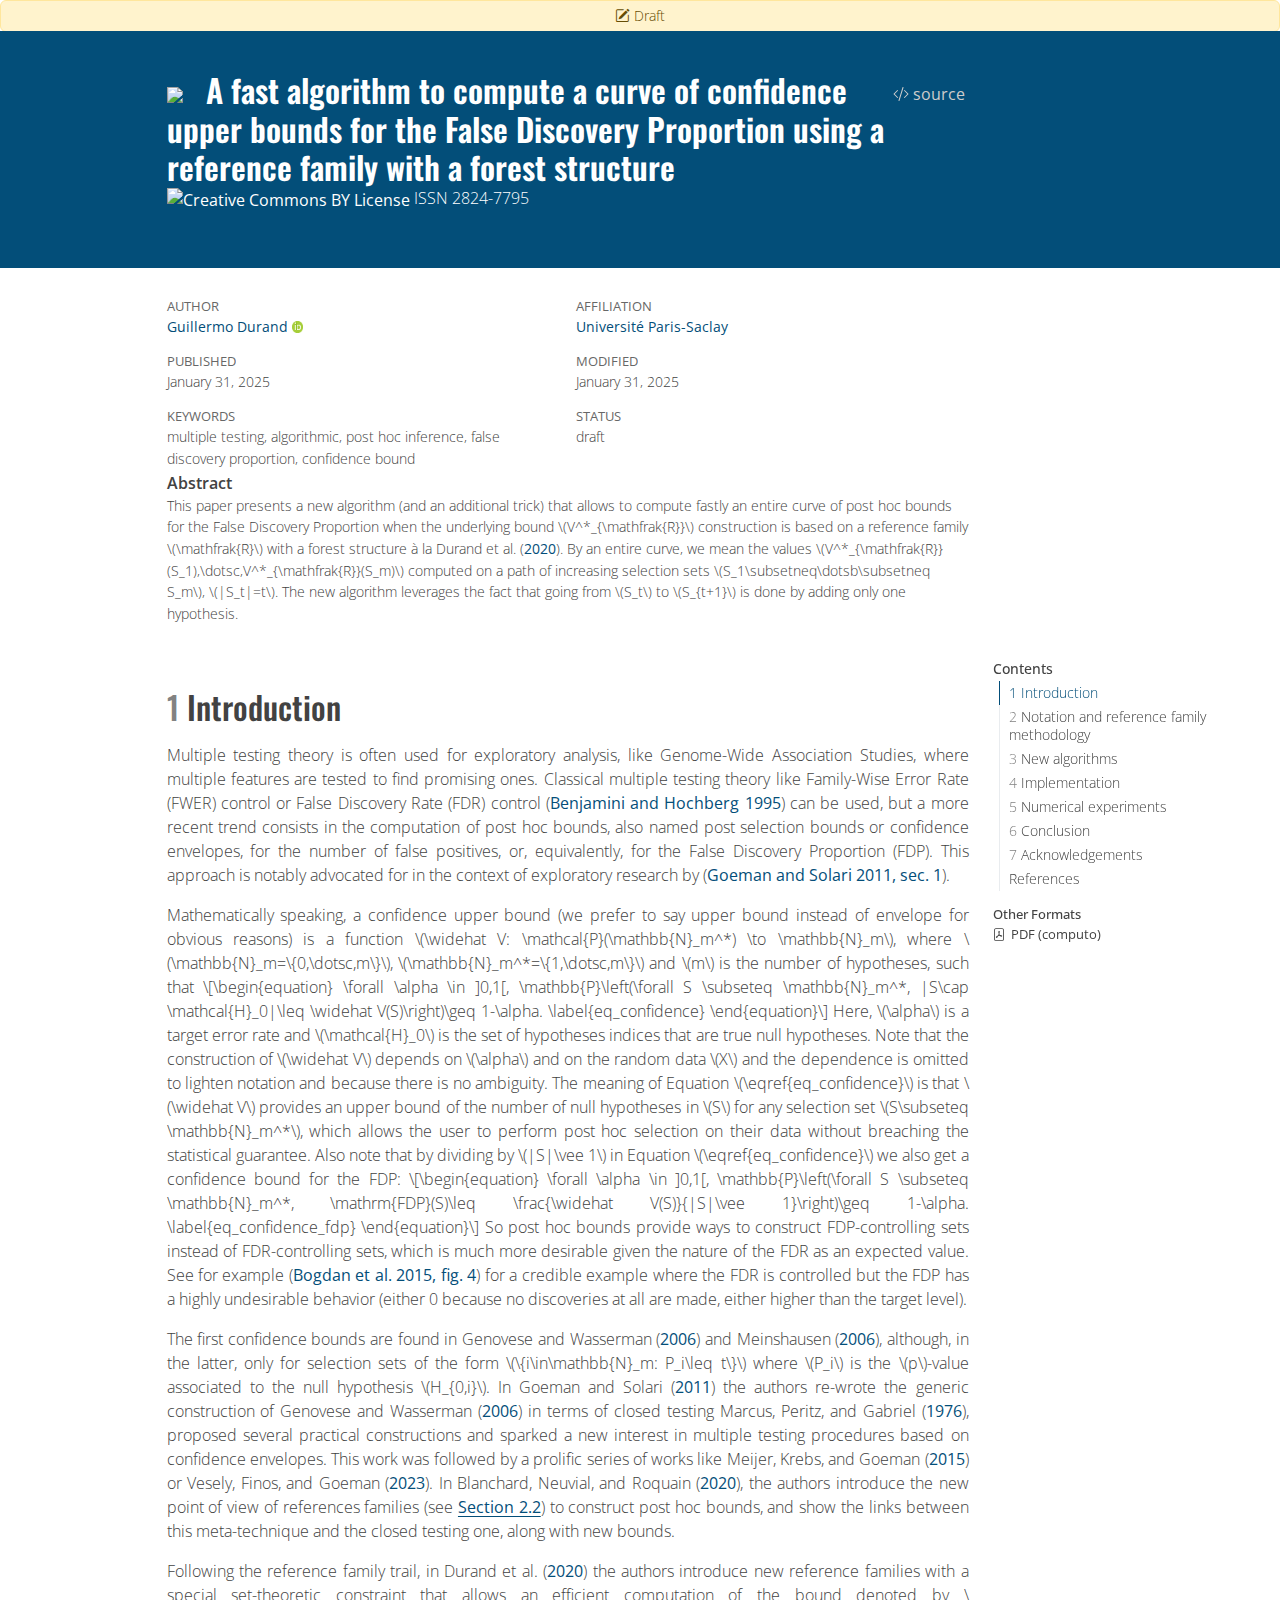
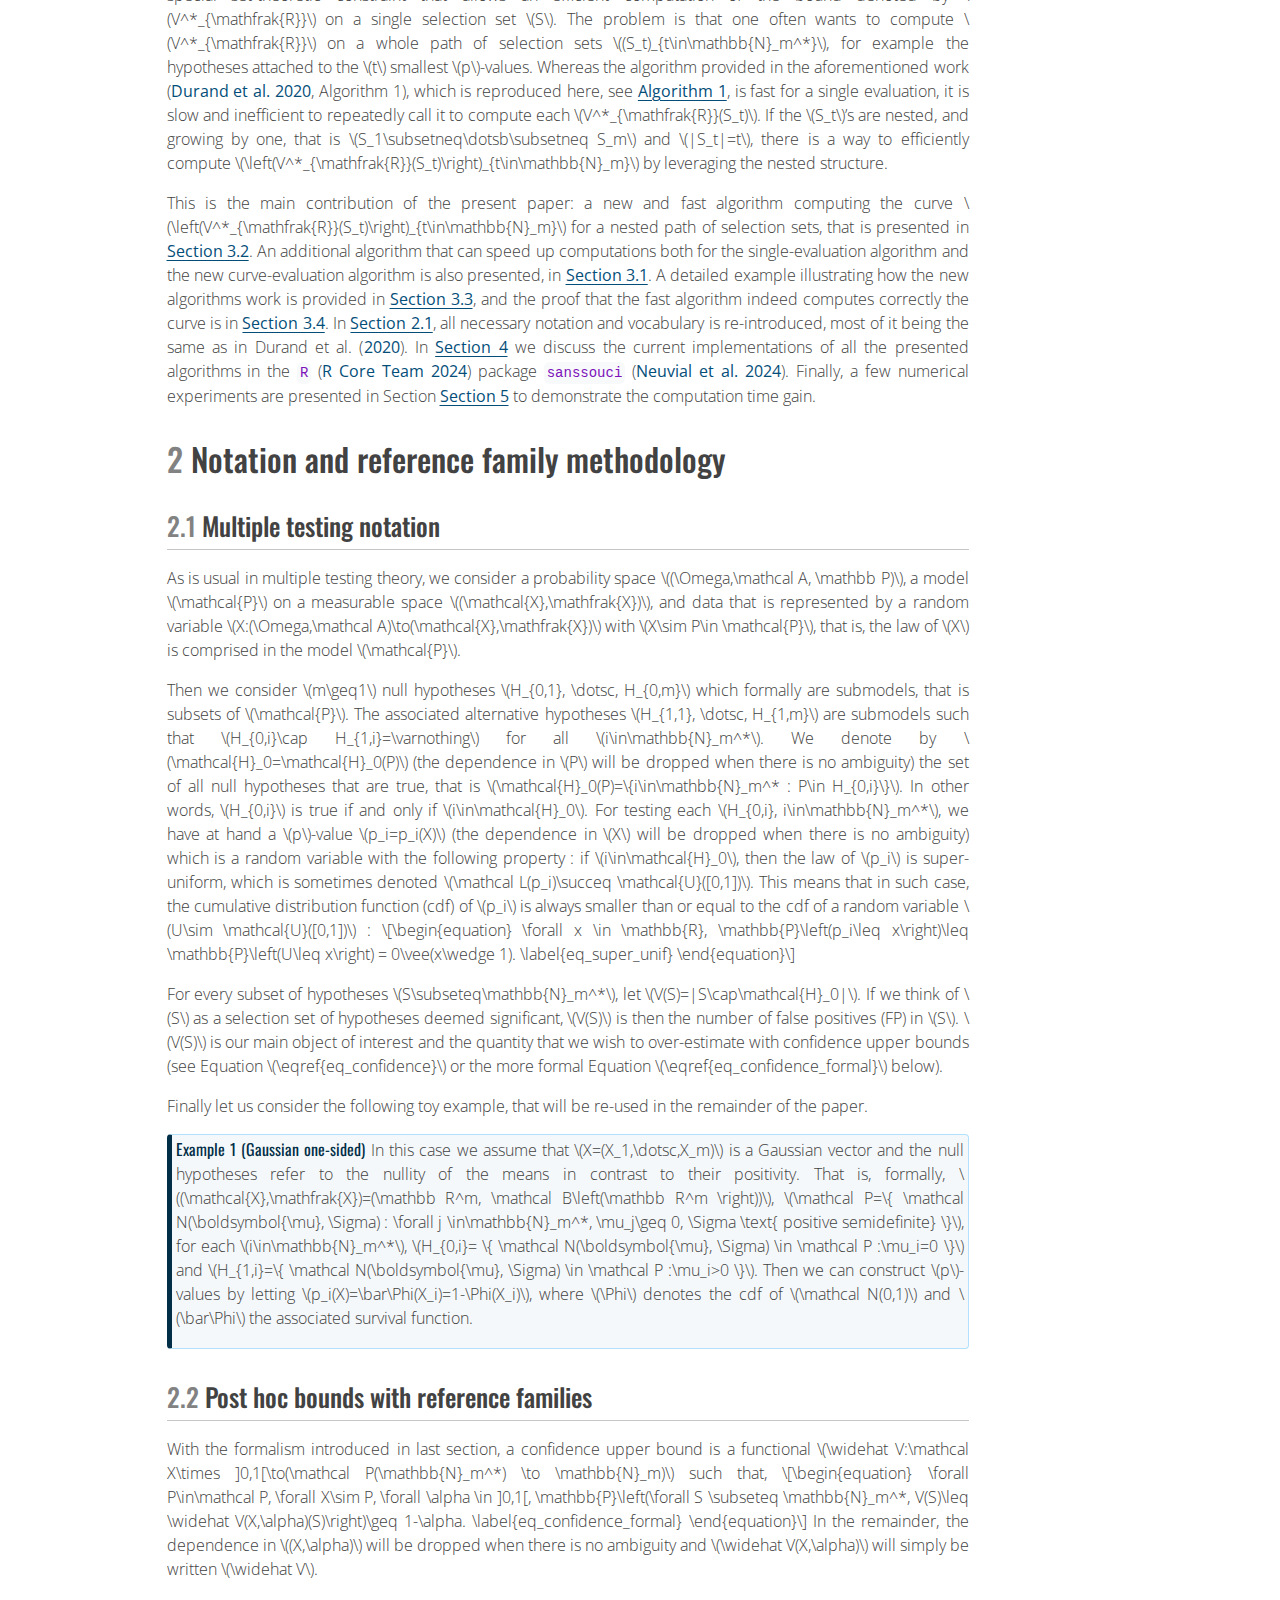
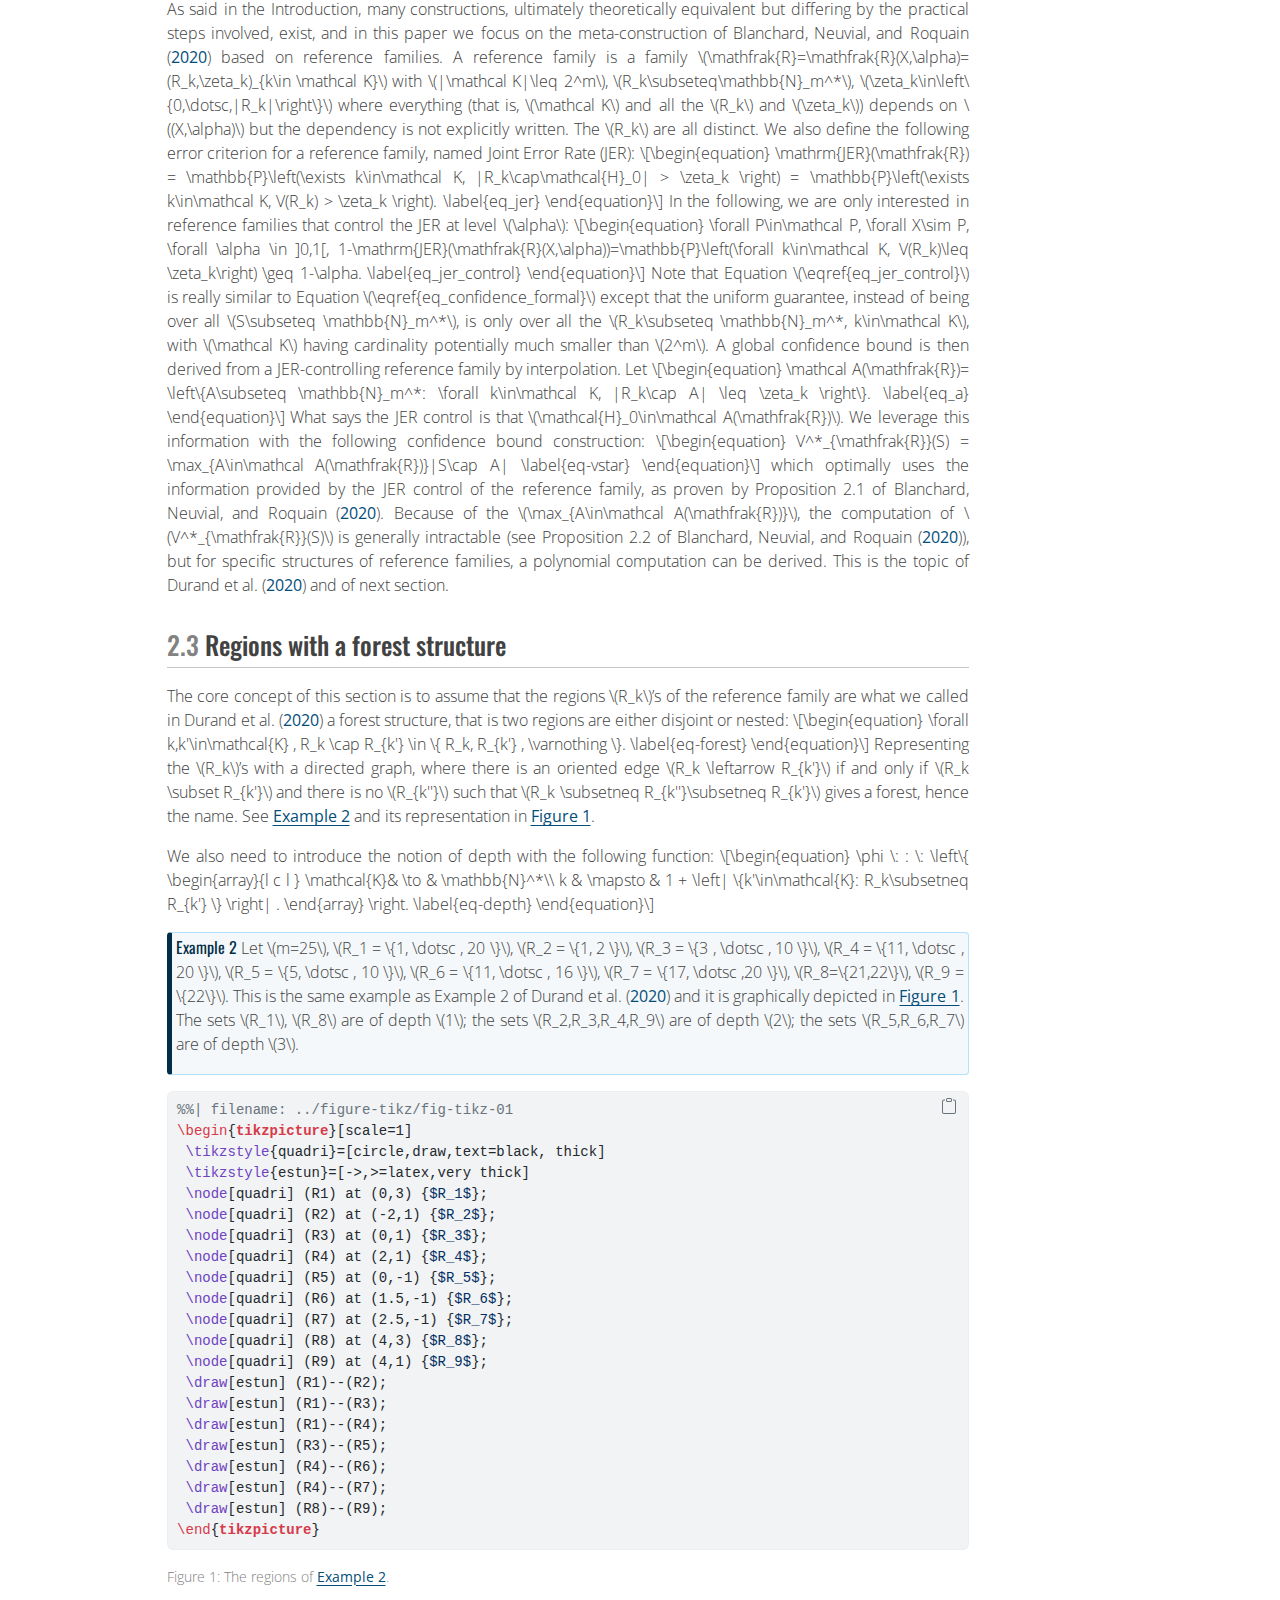
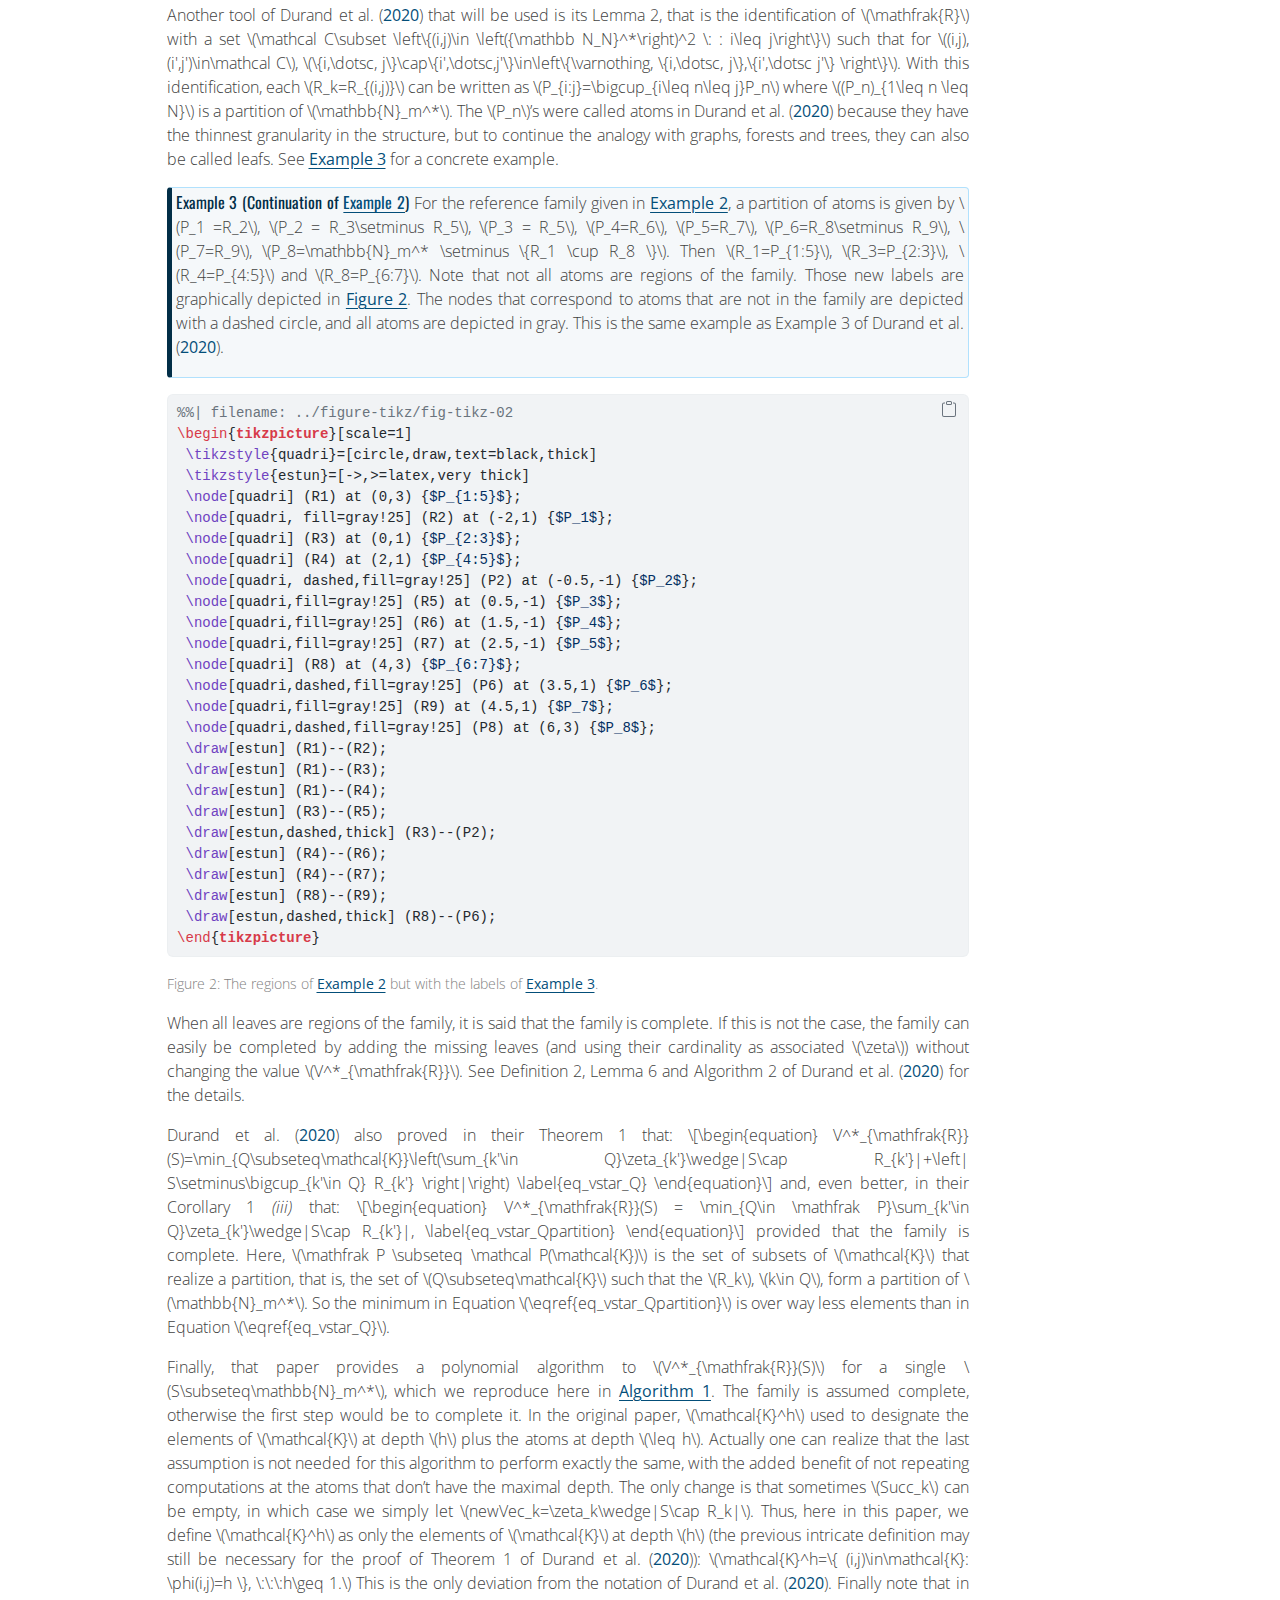
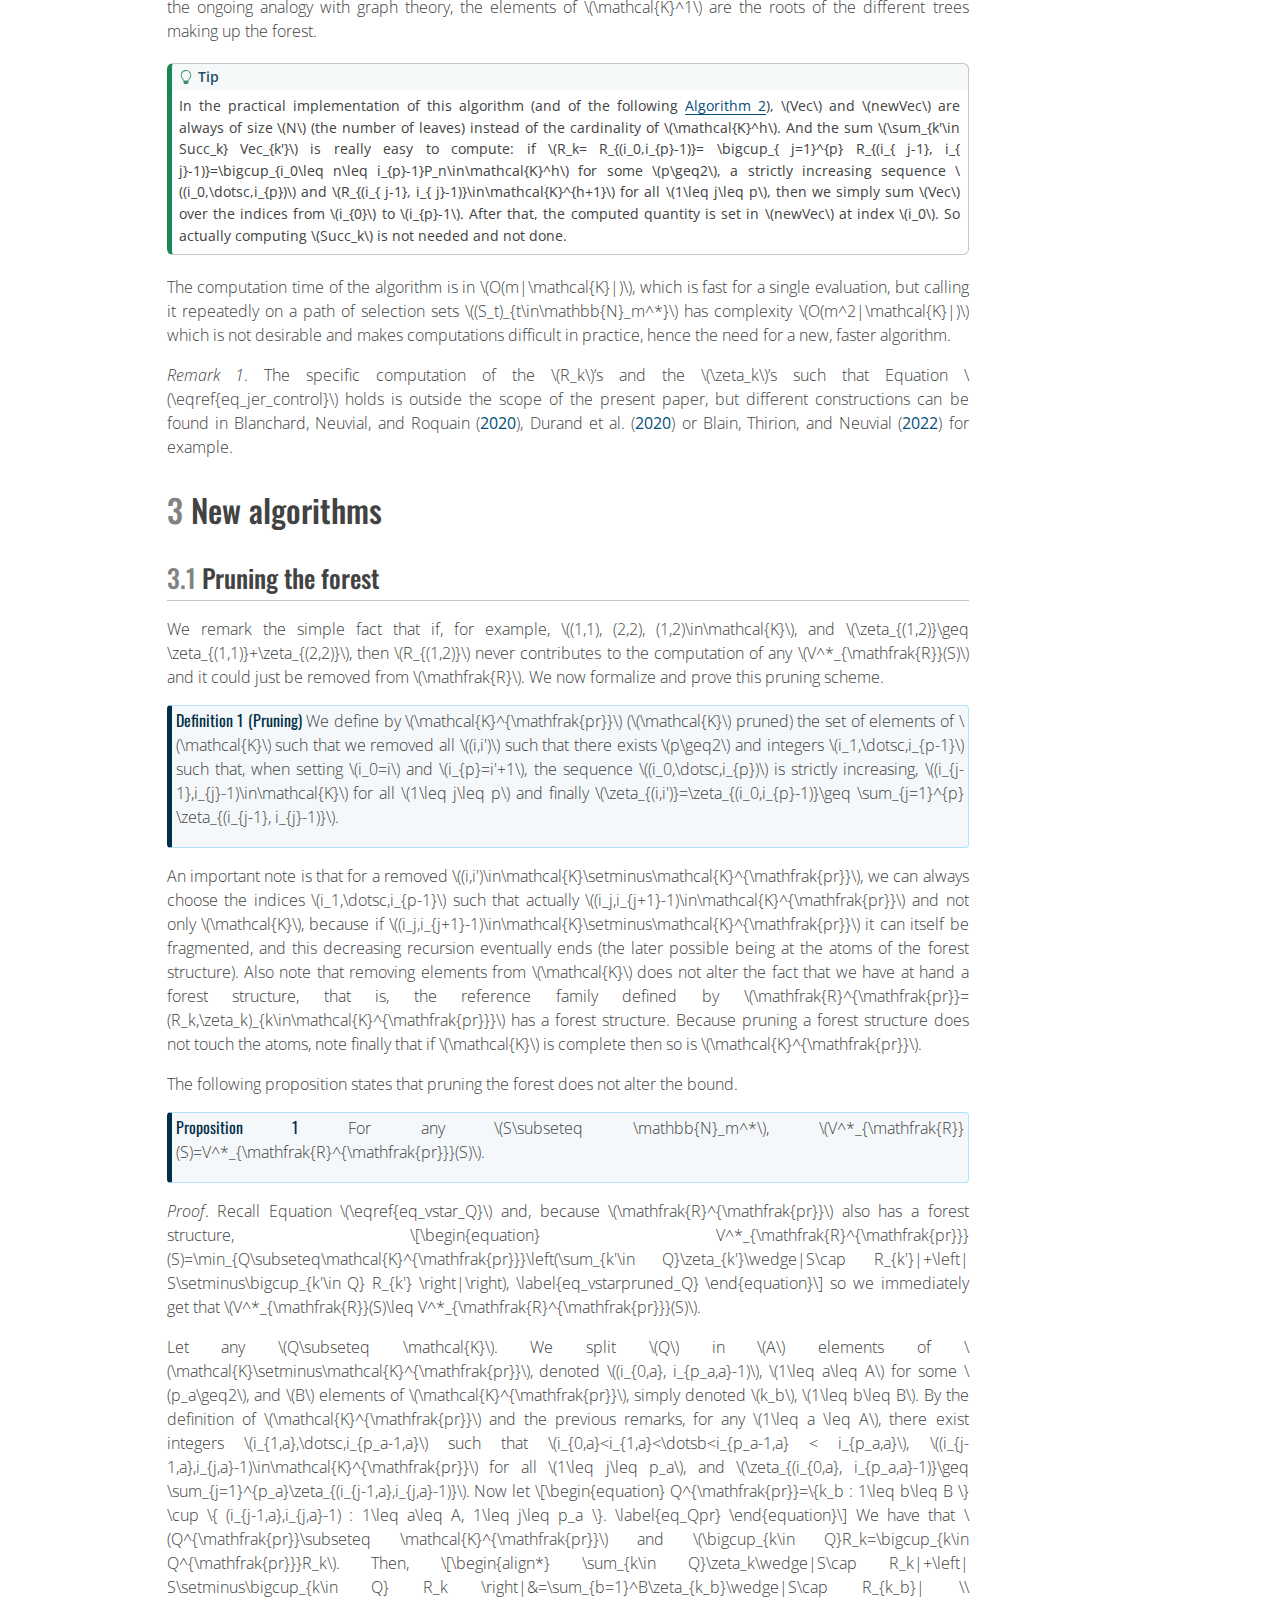
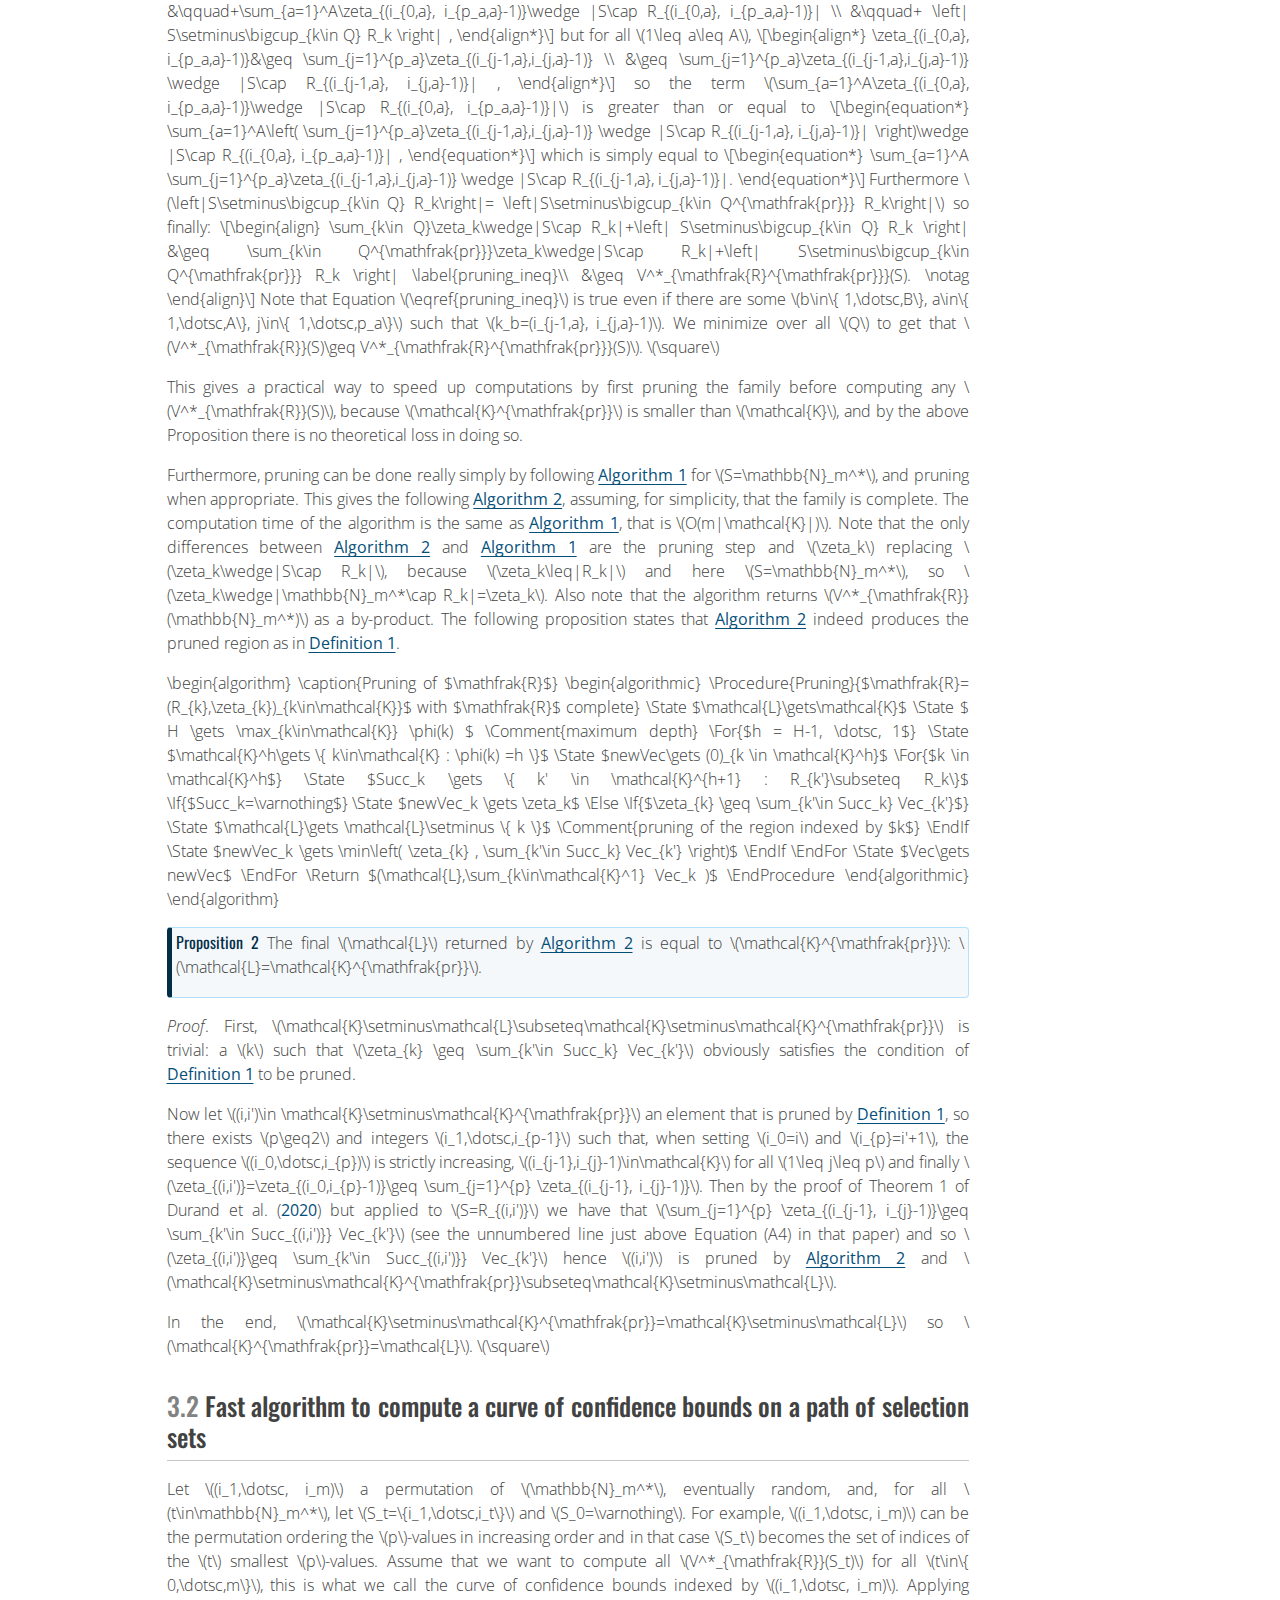
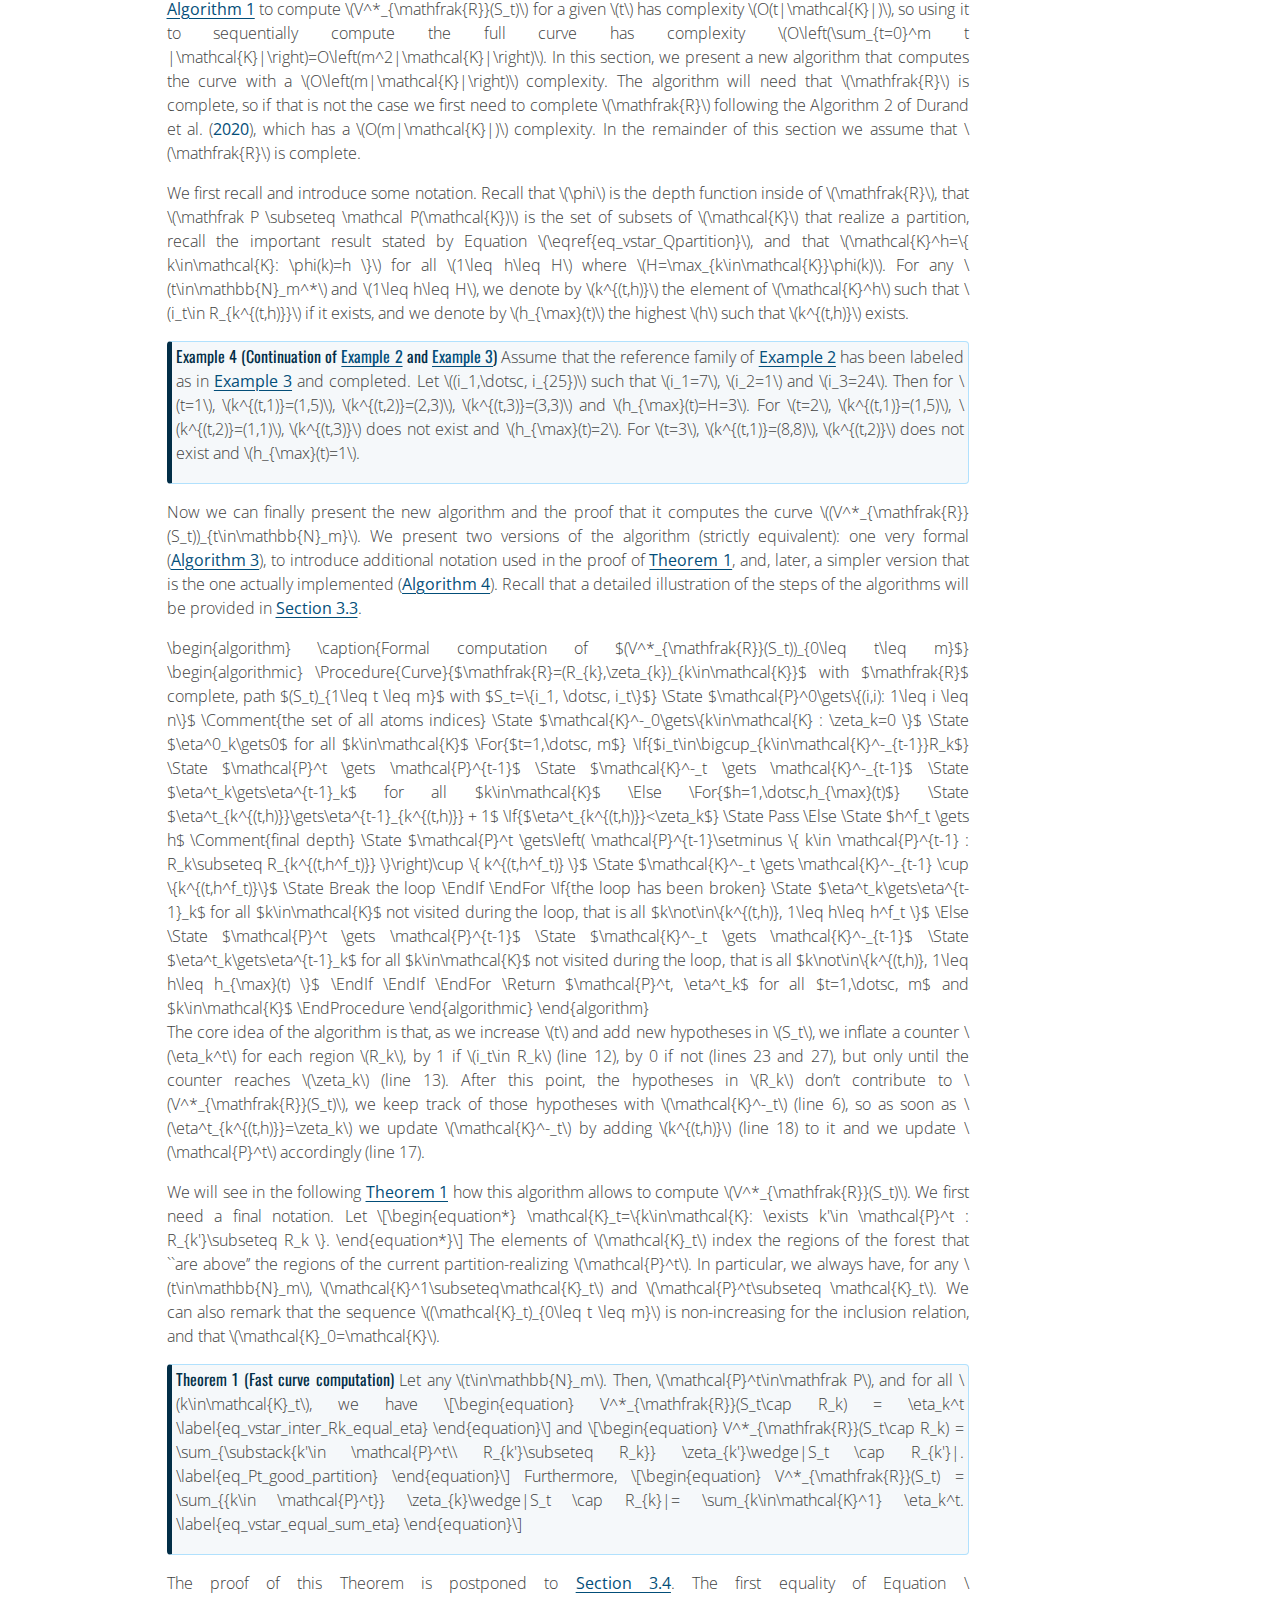
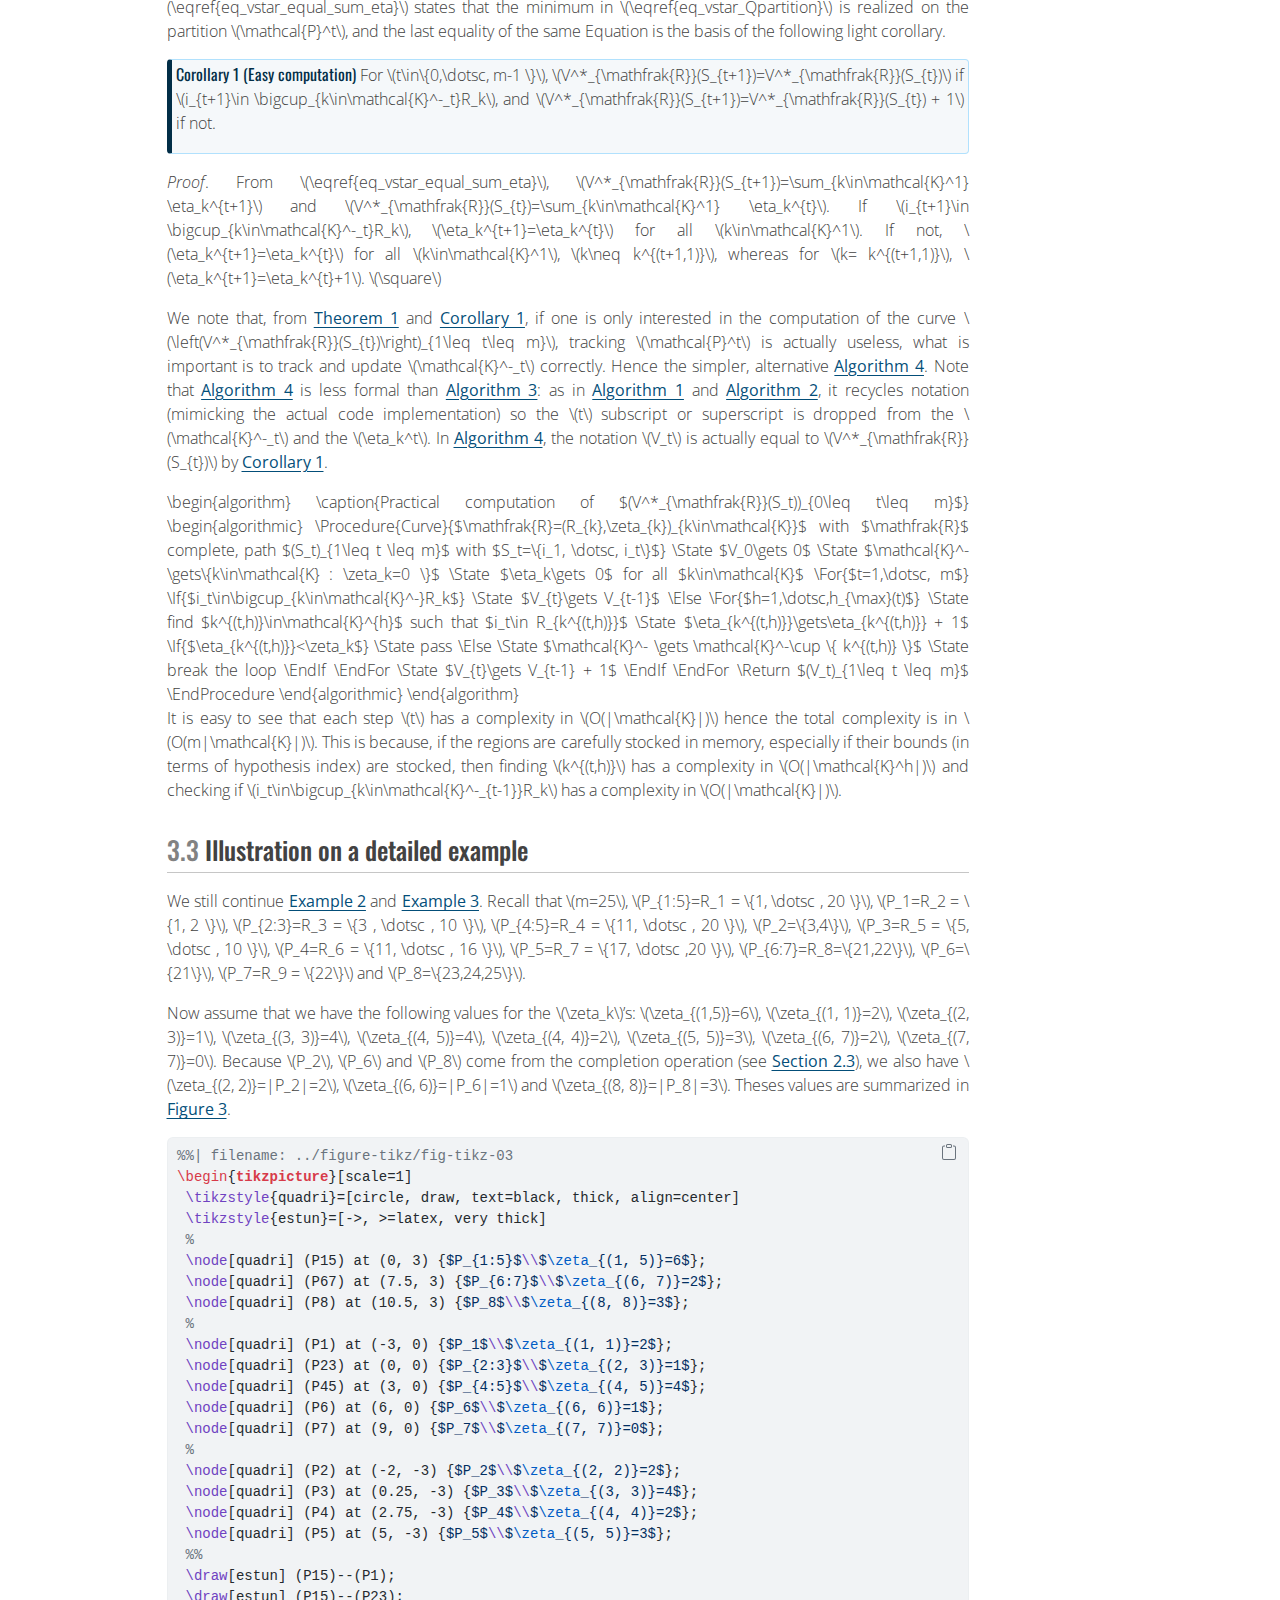
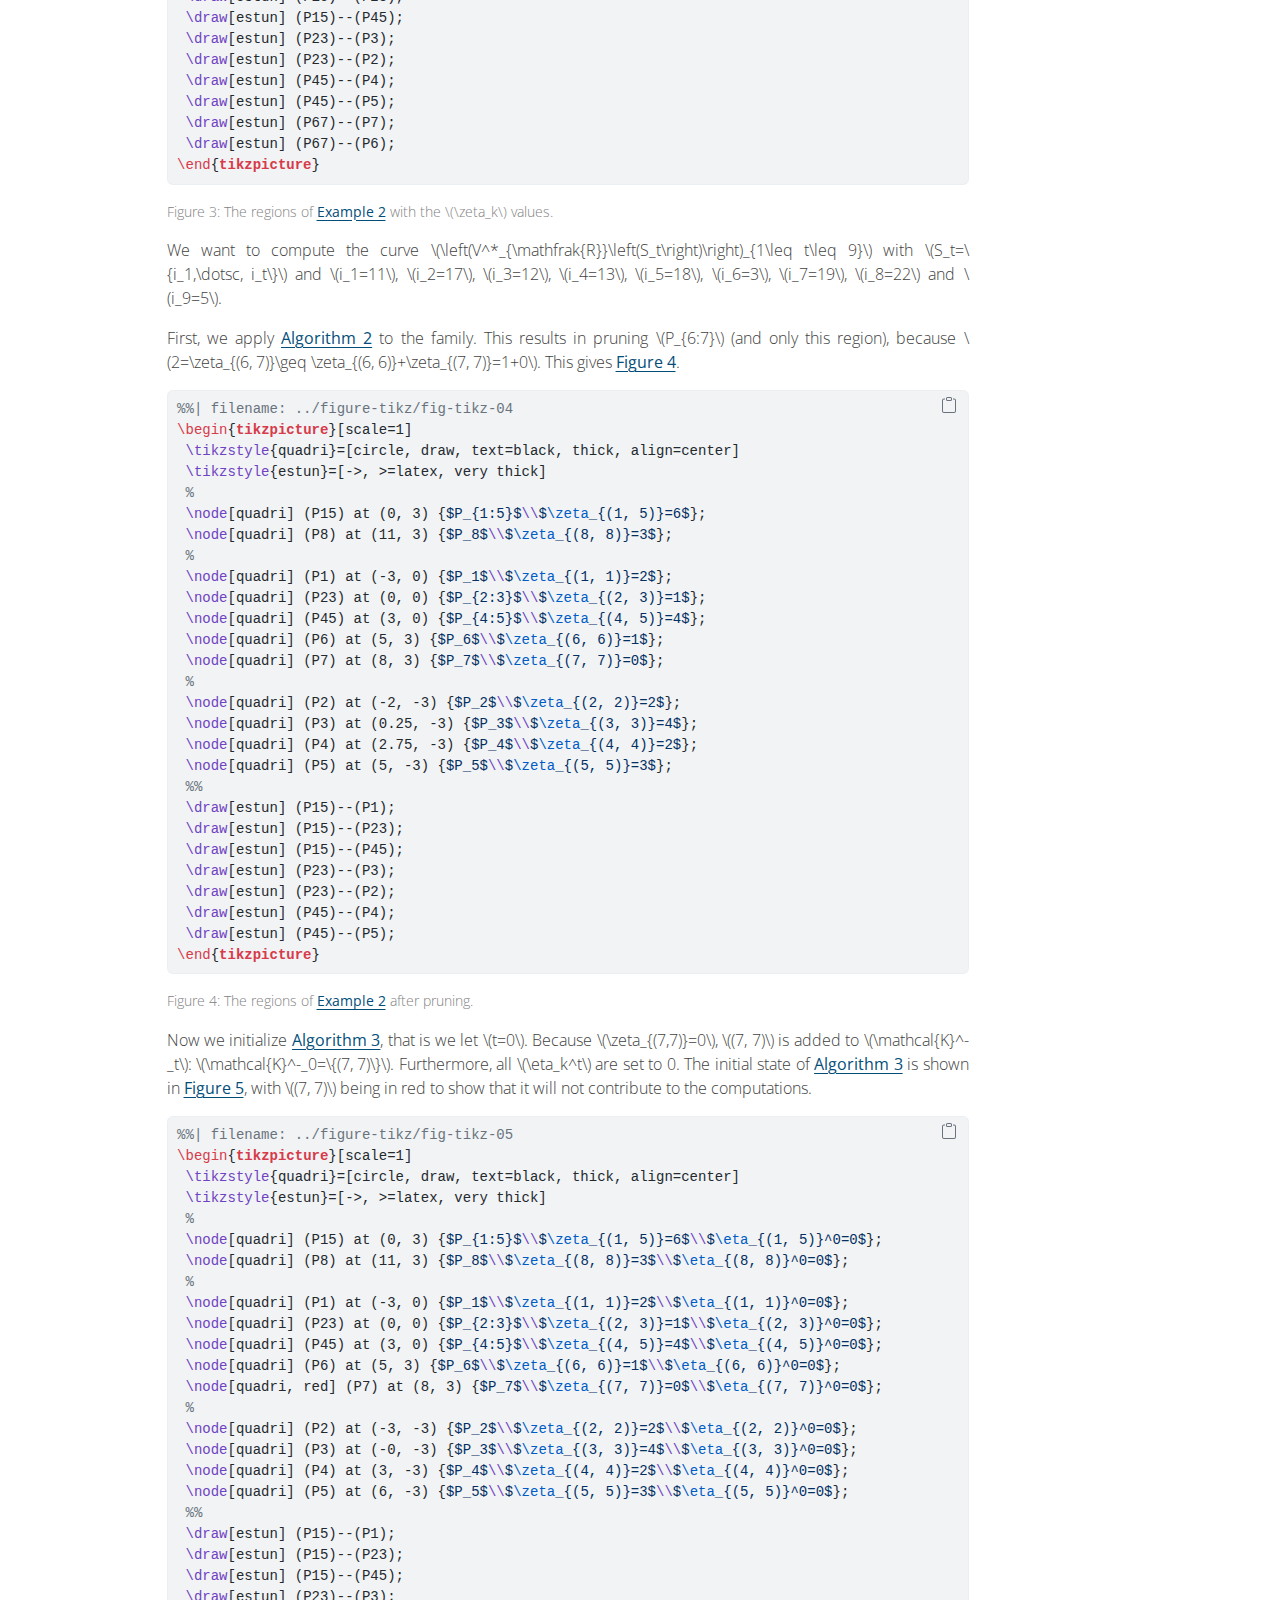
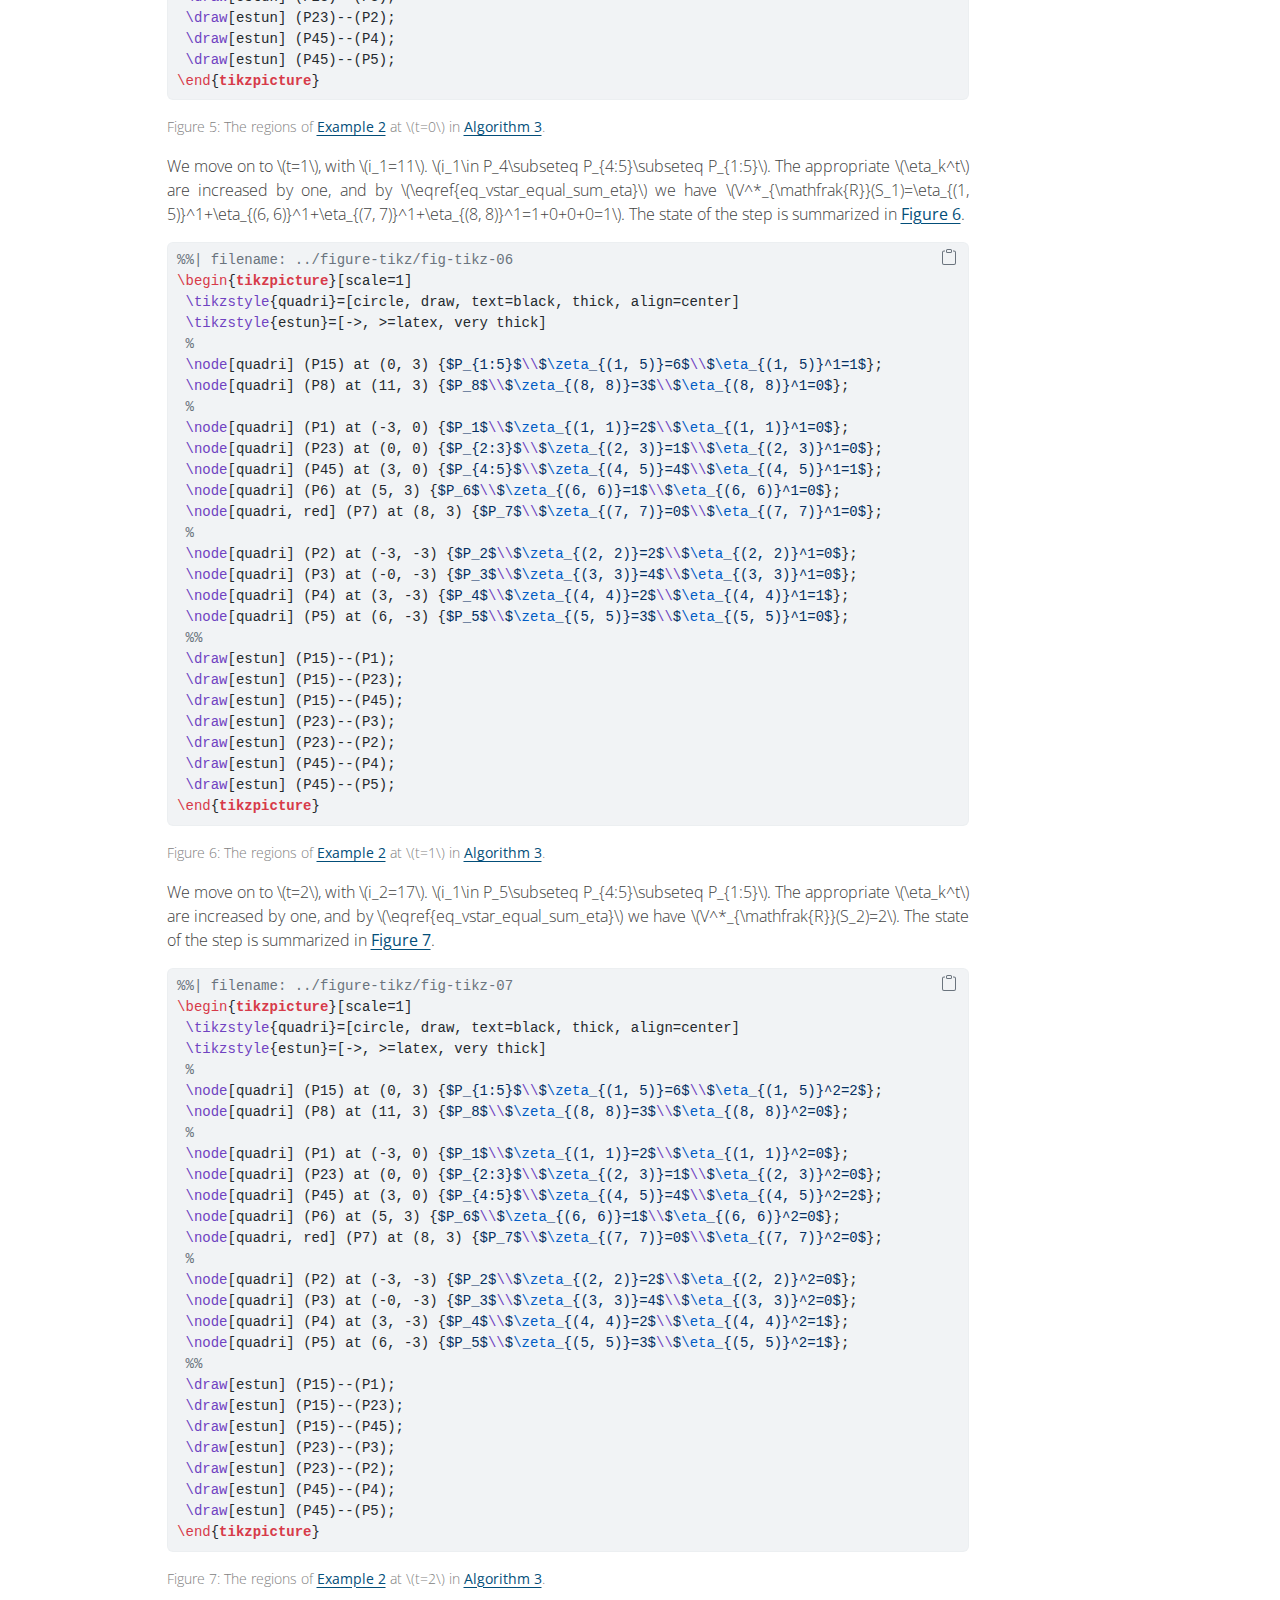
==== commit 80df5e47: "Built site for gh-pages" ====
--- a/index.html
+++ b/index.html
@@ -7,7 +7,7 @@
 <meta name="viewport" content="width=device-width, initial-scale=1.0, user-scalable=yes">
 
 <meta name="author" content="Guillermo Durand">
-<meta name="dcterms.date" content="2025-01-29">
+<meta name="dcterms.date" content="2025-01-31">
 <meta name="keywords" content="multiple testing, algorithmic, post hoc inference, false discovery proportion, confidence bound">
 
 <title>A fast algorithm to compute a curve of confidence upper bounds for the False Discovery Proportion using a reference family with a forest structure</title>
@@ -186,14 +186,14 @@
       <div>
       <div class="quarto-title-meta-heading">Published</div>
       <div class="quarto-title-meta-contents">
-        <p class="date">January 29, 2025</p>
+        <p class="date">January 31, 2025</p>
       </div>
     </div>
                                     
       <div>
       <div class="quarto-title-meta-heading">Modified</div>
       <div class="quarto-title-meta-contents">
-        <p class="date-modified">January 29, 2025</p>
+        <p class="date-modified">January 31, 2025</p>
       </div>
     </div>
       
@@ -407,7 +407,7 @@
 \label{eq_vstar_Qpartition}
 \end{equation}\]</span> provided that the family is complete. Here, <span class="math inline">\(\mathfrak P \subseteq \mathcal P(\mathcal{K})\)</span> is the set of subsets of <span class="math inline">\(\mathcal{K}\)</span> that realize a partition, that is, the set of <span class="math inline">\(Q\subseteq\mathcal{K}\)</span> such that the <span class="math inline">\(R_k\)</span>, <span class="math inline">\(k\in Q\)</span>, form a partition of <span class="math inline">\(\mathbb{N}_m^*\)</span>. So the minimum in Equation <span class="math inline">\(\eqref{eq_vstar_Qpartition}\)</span> is over way less elements than in Equation <span class="math inline">\(\eqref{eq_vstar_Q}\)</span>.</p>
 <p>Finally, that paper provides a polynomial algorithm to <span class="math inline">\(V^*_{\mathfrak{R}}(S)\)</span> for a single <span class="math inline">\(S\subseteq\mathbb{N}_m^*\)</span>, which we reproduce here in <a href="#alg-vstar" class="quarto-xref">Algorithm 1</a>. The family is assumed complete, otherwise the first step would be to complete it. In the original paper, <span class="math inline">\(\mathcal{K}^h\)</span> used to designate the elements of <span class="math inline">\(\mathcal{K}\)</span> at depth <span class="math inline">\(h\)</span> plus the atoms at depth <span class="math inline">\(\leq h\)</span>. Actually one can realize that the last assumption is not needed for this algorithm to perform exactly the same, with the added benefit of not repeating computations at the atoms that don’t have the maximal depth. The only change is that sometimes <span class="math inline">\(Succ_k\)</span> can be empty, in which case we simply let <span class="math inline">\(newVec_k=\zeta_k\wedge|S\cap R_k|\)</span>. Thus, here in this paper, we define <span class="math inline">\(\mathcal{K}^h\)</span> as only the elements of <span class="math inline">\(\mathcal{K}\)</span> at depth <span class="math inline">\(h\)</span> (the previous intricate definition may still be necessary for the proof of Theorem 1 of <span class="citation" data-cites="MR4178188">Durand et al. (<a href="#ref-MR4178188" role="doc-biblioref">2020</a>)</span>): <span class="math inline">\(\mathcal{K}^h=\{ (i,j)\in\mathcal{K}: \phi(i,j)=h      \}, \:\:\:h\geq 1.\)</span> This is the only deviation from the notation of <span class="citation" data-cites="MR4178188">Durand et al. (<a href="#ref-MR4178188" role="doc-biblioref">2020</a>)</span>. Finally note that in the ongoing analogy with graph theory, the elements of <span class="math inline">\(\mathcal{K}^1\)</span> are the roots of the different trees making up the forest.</p>
-<div id="alg-vstar" class="pseudocode-container quarto-float" data-comment-delimiter="//" data-caption-prefix="Algorithm" data-line-number="true" data-line-number-punc=":" data-indent-size="1.2em" data-no-end="false" data-pseudocode-number="1">
+<div id="alg-vstar" class="pseudocode-container quarto-float" data-indent-size="1.2em" data-line-number="true" data-no-end="false" data-caption-prefix="Algorithm" data-comment-delimiter="//" data-line-number-punc=":" data-pseudocode-number="1">
 <div class="pseudocode">
 \begin{algorithm} \caption{Computation of a given $V^*_{\mathfrak{R}}(S)$} \begin{algorithmic} \Procedure{Vstar}{S, $\mathfrak{R}=(R_{k},\zeta_{k})_{k\in\mathcal{K}}$ with $\mathfrak{R}$ complete} \State $ H \gets \max_{k\in\mathcal{K}} \phi(k) $ \Comment{maximum depth} \For{$h = H-1, \dotsc, 1$} \State $\mathcal{K}^h\gets \{ k\in\mathcal{K} : \phi(k) =h \}$ \State $newVec\gets (0)_{k \in \mathcal{K}^h}$ \For{$k \in \mathcal{K}^h$} \State $Succ_k \gets \{ k' \in \mathcal{K}^{h+1} : R_{k'}\subseteq R_k\}$ \If{$Succ_k=\varnothing$} \State $newVec_k \gets \zeta_k\wedge|S\cap R_k|$ \Else \State $newVec_k \gets \min\left( \zeta_{k}\wedge|S\cap R_k| , \sum_{k'\in Succ_k} Vec_{k'} \right)$ \EndIf \EndFor \State $Vec\gets newVec$ \EndFor \Return $\sum_{k\in\mathcal{K}^1} Vec_k $ \EndProcedure \end{algorithmic} \end{algorithm}
 </div>
@@ -470,7 +470,7 @@
 </div>
 <p>This gives a practical way to speed up computations by first pruning the family before computing any <span class="math inline">\(V^*_{\mathfrak{R}}(S)\)</span>, because <span class="math inline">\(\mathcal{K}^{\mathfrak{pr}}\)</span> is smaller than <span class="math inline">\(\mathcal{K}\)</span>, and by the above Proposition there is no theoretical loss in doing so.</p>
 <p>Furthermore, pruning can be done really simply by following <a href="#alg-vstar" class="quarto-xref">Algorithm 1</a> for <span class="math inline">\(S=\mathbb{N}_m^*\)</span>, and pruning when appropriate. This gives the following <a href="#alg-pruning" class="quarto-xref">Algorithm 2</a>, assuming, for simplicity, that the family is complete. The computation time of the algorithm is the same as <a href="#alg-vstar" class="quarto-xref">Algorithm 1</a>, that is <span class="math inline">\(O(m|\mathcal{K}|)\)</span>. Note that the only differences between <a href="#alg-pruning" class="quarto-xref">Algorithm 2</a> and <a href="#alg-vstar" class="quarto-xref">Algorithm 1</a> are the pruning step and <span class="math inline">\(\zeta_k\)</span> replacing <span class="math inline">\(\zeta_k\wedge|S\cap R_k|\)</span>, because <span class="math inline">\(\zeta_k\leq|R_k|\)</span> and here <span class="math inline">\(S=\mathbb{N}_m^*\)</span>, so <span class="math inline">\(\zeta_k\wedge|\mathbb{N}_m^*\cap R_k|=\zeta_k\)</span>. Also note that the algorithm returns <span class="math inline">\(V^*_{\mathfrak{R}}(\mathbb{N}_m^*)\)</span> as a by-product. The following proposition states that <a href="#alg-pruning" class="quarto-xref">Algorithm 2</a> indeed produces the pruned region as in <a href="#def-pruning" class="quarto-xref">Definition&nbsp;1</a>.</p>
-<div id="alg-pruning" class="pseudocode-container quarto-float" data-comment-delimiter="//" data-caption-prefix="Algorithm" data-line-number="true" data-line-number-punc=":" data-indent-size="1.2em" data-no-end="false" data-pseudocode-number="2">
+<div id="alg-pruning" class="pseudocode-container quarto-float" data-indent-size="1.2em" data-line-number="true" data-no-end="false" data-caption-prefix="Algorithm" data-comment-delimiter="//" data-line-number-punc=":" data-pseudocode-number="2">
 <div class="pseudocode">
 \begin{algorithm} \caption{Pruning of $\mathfrak{R}$} \begin{algorithmic} \Procedure{Pruning}{$\mathfrak{R}=(R_{k},\zeta_{k})_{k\in\mathcal{K}}$ with $\mathfrak{R}$ complete} \State $\mathcal{L}\gets\mathcal{K}$ \State $ H \gets \max_{k\in\mathcal{K}} \phi(k) $ \Comment{maximum depth} \For{$h = H-1, \dotsc, 1$} \State $\mathcal{K}^h\gets \{ k\in\mathcal{K} : \phi(k) =h \}$ \State $newVec\gets (0)_{k \in \mathcal{K}^h}$ \For{$k \in \mathcal{K}^h$} \State $Succ_k \gets \{ k' \in \mathcal{K}^{h+1} : R_{k'}\subseteq R_k\}$ \If{$Succ_k=\varnothing$} \State $newVec_k \gets \zeta_k$ \Else \If{$\zeta_{k} \geq \sum_{k'\in Succ_k} Vec_{k'}$} \State $\mathcal{L}\gets \mathcal{L}\setminus \{ k \}$ \Comment{pruning of the region indexed by $k$} \EndIf \State $newVec_k \gets \min\left( \zeta_{k} , \sum_{k'\in Succ_k} Vec_{k'} \right)$ \EndIf \EndFor \State $Vec\gets newVec$ \EndFor \Return $(\mathcal{L},\sum_{k\in\mathcal{K}^1} Vec_k )$ \EndProcedure \end{algorithmic} \end{algorithm}
 </div>
@@ -492,7 +492,7 @@
 <p><span class="theorem-title"><strong>Example 4 (Continuation of <a href="#exm-toy-forest" class="quarto-xref">Example&nbsp;2</a> and <a href="#exm-toy-leaves" class="quarto-xref">Example&nbsp;3</a>)</strong></span> Assume that the reference family of <a href="#exm-toy-forest" class="quarto-xref">Example&nbsp;2</a> has been labeled as in <a href="#exm-toy-leaves" class="quarto-xref">Example&nbsp;3</a> and completed. Let <span class="math inline">\((i_1,\dotsc, i_{25})\)</span> such that <span class="math inline">\(i_1=7\)</span>, <span class="math inline">\(i_2=1\)</span> and <span class="math inline">\(i_3=24\)</span>. Then for <span class="math inline">\(t=1\)</span>, <span class="math inline">\(k^{(t,1)}=(1,5)\)</span>, <span class="math inline">\(k^{(t,2)}=(2,3)\)</span>, <span class="math inline">\(k^{(t,3)}=(3,3)\)</span> and <span class="math inline">\(h_{\max}(t)=H=3\)</span>. For <span class="math inline">\(t=2\)</span>, <span class="math inline">\(k^{(t,1)}=(1,5)\)</span>, <span class="math inline">\(k^{(t,2)}=(1,1)\)</span>, <span class="math inline">\(k^{(t,3)}\)</span> does not exist and <span class="math inline">\(h_{\max}(t)=2\)</span>. For <span class="math inline">\(t=3\)</span>, <span class="math inline">\(k^{(t,1)}=(8,8)\)</span>, <span class="math inline">\(k^{(t,2)}\)</span> does not exist and <span class="math inline">\(h_{\max}(t)=1\)</span>.</p>
 </div>
 <p>Now we can finally present the new algorithm and the proof that it computes the curve <span class="math inline">\((V^*_{\mathfrak{R}}(S_t))_{t\in\mathbb{N}_m}\)</span>. We present two versions of the algorithm (strictly equivalent): one very formal (<a href="#alg-formal-curve" class="quarto-xref">Algorithm 3</a>), to introduce additional notation used in the proof of <a href="#thm-curve-path" class="quarto-xref">Theorem&nbsp;1</a>, and, later, a simpler version that is the one actually implemented (<a href="#alg-curve" class="quarto-xref">Algorithm 4</a>). Recall that a detailed illustration of the steps of the algorithms will be provided in <a href="#sec-example" class="quarto-xref">Section&nbsp;3.3</a>.</p>
-<div id="alg-formal-curve" class="pseudocode-container quarto-float" data-comment-delimiter="//" data-caption-prefix="Algorithm" data-line-number="true" data-line-number-punc=":" data-indent-size="1.2em" data-no-end="false" data-pseudocode-number="3">
+<div id="alg-formal-curve" class="pseudocode-container quarto-float" data-indent-size="1.2em" data-line-number="true" data-no-end="false" data-caption-prefix="Algorithm" data-comment-delimiter="//" data-line-number-punc=":" data-pseudocode-number="3">
 <div class="pseudocode">
 \begin{algorithm} \caption{Formal computation of $(V^*_{\mathfrak{R}}(S_t))_{0\leq t\leq m}$} \begin{algorithmic} \Procedure{Curve}{$\mathfrak{R}=(R_{k},\zeta_{k})_{k\in\mathcal{K}}$ with $\mathfrak{R}$ complete, path $(S_t)_{1\leq t \leq m}$ with $S_t=\{i_1, \dotsc, i_t\}$} \State $\mathcal{P}^0\gets\{(i,i): 1\leq i \leq n\}$ \Comment{the set of all atoms indices} \State $\mathcal{K}^-_0\gets\{k\in\mathcal{K} : \zeta_k=0 \}$ \State $\eta^0_k\gets0$ for all $k\in\mathcal{K}$ \For{$t=1,\dotsc, m$} \If{$i_t\in\bigcup_{k\in\mathcal{K}^-_{t-1}}R_k$} \State $\mathcal{P}^t \gets \mathcal{P}^{t-1}$ \State $\mathcal{K}^-_t \gets \mathcal{K}^-_{t-1}$ \State $\eta^t_k\gets\eta^{t-1}_k$ for all $k\in\mathcal{K}$ \Else \For{$h=1,\dotsc,h_{\max}(t)$} \State $\eta^t_{k^{(t,h)}}\gets\eta^{t-1}_{k^{(t,h)}} + 1$ \If{$\eta^t_{k^{(t,h)}}&lt;\zeta_k$} \State Pass \Else \State $h^f_t \gets h$ \Comment{final depth} \State $\mathcal{P}^t \gets\left( \mathcal{P}^{t-1}\setminus \{ k\in \mathcal{P}^{t-1} : R_k\subseteq R_{k^{(t,h^f_t)}} \}\right)\cup \{ k^{(t,h^f_t)} \}$ \State $\mathcal{K}^-_t \gets \mathcal{K}^-_{t-1} \cup \{k^{(t,h^f_t)}\}$ \State Break the loop \EndIf \EndFor \If{the loop has been broken} \State $\eta^t_k\gets\eta^{t-1}_k$ for all $k\in\mathcal{K}$ not visited during the loop, that is all $k\not\in\{k^{(t,h)}, 1\leq h\leq h^f_t \}$ \Else \State $\mathcal{P}^t \gets \mathcal{P}^{t-1}$ \State $\mathcal{K}^-_t \gets \mathcal{K}^-_{t-1}$ \State $\eta^t_k\gets\eta^{t-1}_k$ for all $k\in\mathcal{K}$ not visited during the loop, that is all $k\not\in\{k^{(t,h)}, 1\leq h\leq h_{\max}(t) \}$ \EndIf \EndIf \EndFor \Return $\mathcal{P}^t, \eta^t_k$ for all $t=1,\dotsc, m$ and $k\in\mathcal{K}$ \EndProcedure \end{algorithmic} \end{algorithm}
 </div>
@@ -521,7 +521,7 @@
 <p><span class="proof-title"><em>Proof</em>. </span>From <span class="math inline">\(\eqref{eq_vstar_equal_sum_eta}\)</span>, <span class="math inline">\(V^*_{\mathfrak{R}}(S_{t+1})=\sum_{k\in\mathcal{K}^1} \eta_k^{t+1}\)</span> and <span class="math inline">\(V^*_{\mathfrak{R}}(S_{t})=\sum_{k\in\mathcal{K}^1} \eta_k^{t}\)</span>. If <span class="math inline">\(i_{t+1}\in \bigcup_{k\in\mathcal{K}^-_t}R_k\)</span>, <span class="math inline">\(\eta_k^{t+1}=\eta_k^{t}\)</span> for all <span class="math inline">\(k\in\mathcal{K}^1\)</span>. If not, <span class="math inline">\(\eta_k^{t+1}=\eta_k^{t}\)</span> for all <span class="math inline">\(k\in\mathcal{K}^1\)</span>, <span class="math inline">\(k\neq k^{(t+1,1)}\)</span>, whereas for <span class="math inline">\(k= k^{(t+1,1)}\)</span>, <span class="math inline">\(\eta_k^{t+1}=\eta_k^{t}+1\)</span>. <span class="math inline">\(\square\)</span></p>
 </div>
 <p>We note that, from <a href="#thm-curve-path" class="quarto-xref">Theorem&nbsp;1</a> and <a href="#cor-easy-impl" class="quarto-xref">Corollary&nbsp;1</a>, if one is only interested in the computation of the curve <span class="math inline">\(\left(V^*_{\mathfrak{R}}(S_{t})\right)_{1\leq t\leq m}\)</span>, tracking <span class="math inline">\(\mathcal{P}^t\)</span> is actually useless, what is important is to track and update <span class="math inline">\(\mathcal{K}^-_t\)</span> correctly. Hence the simpler, alternative <a href="#alg-curve" class="quarto-xref">Algorithm 4</a>. Note that <a href="#alg-curve" class="quarto-xref">Algorithm 4</a> is less formal than <a href="#alg-formal-curve" class="quarto-xref">Algorithm 3</a>: as in <a href="#alg-vstar" class="quarto-xref">Algorithm 1</a> and <a href="#alg-pruning" class="quarto-xref">Algorithm 2</a>, it recycles notation (mimicking the actual code implementation) so the <span class="math inline">\(t\)</span> subscript or superscript is dropped from the <span class="math inline">\(\mathcal{K}^-_t\)</span> and the <span class="math inline">\(\eta_k^t\)</span>. In <a href="#alg-curve" class="quarto-xref">Algorithm 4</a>, the notation <span class="math inline">\(V_t\)</span> is actually equal to <span class="math inline">\(V^*_{\mathfrak{R}}(S_{t})\)</span> by <a href="#cor-easy-impl" class="quarto-xref">Corollary&nbsp;1</a>.</p>
-<div id="alg-curve" class="pseudocode-container quarto-float" data-comment-delimiter="//" data-caption-prefix="Algorithm" data-line-number="true" data-line-number-punc=":" data-indent-size="1.2em" data-no-end="false" data-pseudocode-number="4">
+<div id="alg-curve" class="pseudocode-container quarto-float" data-indent-size="1.2em" data-line-number="true" data-no-end="false" data-caption-prefix="Algorithm" data-comment-delimiter="//" data-line-number-punc=":" data-pseudocode-number="4">
 <div class="pseudocode">
 \begin{algorithm} \caption{Practical computation of $(V^*_{\mathfrak{R}}(S_t))_{0\leq t\leq m}$} \begin{algorithmic} \Procedure{Curve}{$\mathfrak{R}=(R_{k},\zeta_{k})_{k\in\mathcal{K}}$ with $\mathfrak{R}$ complete, path $(S_t)_{1\leq t \leq m}$ with $S_t=\{i_1, \dotsc, i_t\}$} \State $V_0\gets 0$ \State $\mathcal{K}^-\gets\{k\in\mathcal{K} : \zeta_k=0 \}$ \State $\eta_k\gets 0$ for all $k\in\mathcal{K}$ \For{$t=1,\dotsc, m$} \If{$i_t\in\bigcup_{k\in\mathcal{K}^-}R_k$} \State $V_{t}\gets V_{t-1}$ \Else \For{$h=1,\dotsc,h_{\max}(t)$} \State find $k^{(t,h)}\in\mathcal{K}^{h}$ such that $i_t\in R_{k^{(t,h)}}$ \State $\eta_{k^{(t,h)}}\gets\eta_{k^{(t,h)}} + 1$ \If{$\eta_{k^{(t,h)}}&lt;\zeta_k$} \State pass \Else \State $\mathcal{K}^- \gets \mathcal{K}^-\cup \{ k^{(t,h)} \}$ \State break the loop \EndIf \EndFor \State $V_{t}\gets V_{t-1} + 1$ \EndIf \EndFor \Return $(V_t)_{1\leq t \leq m}$ \EndProcedure \end{algorithmic} \end{algorithm}
 </div>
@@ -1033,7 +1033,7 @@
 </figure>
 </div>
 <p>For the trivial <span class="math inline">\(\zeta_k\)</span> computation of scenarios 1 and 3, the pruning obviously deletes all non-atom regions so <span class="math inline">\(|\mathcal{K}^{\mathfrak{pr}}|=512\)</span>. Whereas, for the particular instance <span class="math inline">\(\omega\in\Omega\)</span> in the experiments, <span class="math inline">\(|\mathcal{K}^{\mathfrak{pr}}|=541\)</span> for scenario 2, and <span class="math inline">\(|\mathcal{K}^{\mathfrak{pr}}|=573\)</span> for scenario 4. Those results alone illustrate the benefits of pruning with respect to the reduction of the cardinality of the reference family: the regions above atoms with no signal (or no detectable signal in the trivial scenarios) are pruned. The fact that the regions above atoms with detectable signal are not pruned means that they are relevant for the confidences bounds (which had already been demonstrated in the simulation study of <span class="citation" data-cites="MR4178188">Durand et al. (<a href="#ref-MR4178188" role="doc-biblioref">2020</a>)</span>).</p>
-<p>The summary statistics of the computation time in each scenario are presented in <a href="#tbl-benchmark01" class="quarto-xref">Table&nbsp;2</a>, <a href="#tbl-benchmark02" class="quarto-xref">Table&nbsp;3</a>, <a href="#tbl-benchmark03" class="quarto-xref">Table&nbsp;4</a>, and <a href="#tbl-benchmark04" class="quarto-xref">Table&nbsp;5</a>, and they are also presented as boxplots in <a href="#fig-benchmark01" class="quarto-xref">Figure&nbsp;11</a>, <a href="#fig-benchmark02" class="quarto-xref">Figure&nbsp;12</a>, <a href="#fig-benchmark03" class="quarto-xref">Figure&nbsp;13</a> and <a href="#fig-benchmark04" class="quarto-xref">Figure&nbsp;14</a>. The time unit is the second.</p>
+<p>The summary statistics of the computation time in each scenario are presented in <a href="#tbl-benchmark01" class="quarto-xref">Table&nbsp;2</a>, <a href="#tbl-benchmark02" class="quarto-xref">Table&nbsp;3</a>, <a href="#tbl-benchmark03" class="quarto-xref">Table&nbsp;4</a>, and <a href="#tbl-benchmark04" class="quarto-xref">Table&nbsp;5</a>, and they are also presented as boxplots in <a href="#fig-benchmark01" class="quarto-xref">Figure&nbsp;11</a>. The time unit is the second (in logarithmic scale in the boxplots).</p>
 <div class="cell">
 <div id="tbl-benchmark01" class="cell quarto-float quarto-figure quarto-figure-center anchored">
 <figure class="quarto-float quarto-float-tbl figure">
@@ -1355,52 +1355,10 @@
 <div id="fig-benchmark01" class="quarto-float quarto-figure quarto-figure-center anchored">
 <figure class="quarto-float quarto-float-fig figure">
 <div aria-describedby="fig-benchmark01-caption-0ceaefa1-69ba-4598-a22c-09a6ac19f8ca">
-<img src="algo-curve_files/figure-html/fig-benchmark01-1.svg" id="fig-benchmark01" class="img-fluid figure-img">
-</div>
-<figcaption class="quarto-float-caption-bottom quarto-float-caption quarto-float-fig quarto-uncaptioned" id="fig-benchmark01-caption-0ceaefa1-69ba-4598-a22c-09a6ac19f8ca">
-Figure&nbsp;11
-</figcaption>
-</figure>
-</div>
-</div>
-</div>
-<div class="cell">
-<div class="cell-output-display">
-<div id="fig-benchmark02" class="quarto-float quarto-figure quarto-figure-center anchored">
-<figure class="quarto-float quarto-float-fig figure">
-<div aria-describedby="fig-benchmark02-caption-0ceaefa1-69ba-4598-a22c-09a6ac19f8ca">
-<img src="algo-curve_files/figure-html/fig-benchmark02-1.svg" id="fig-benchmark02" class="img-fluid figure-img">
-</div>
-<figcaption class="quarto-float-caption-bottom quarto-float-caption quarto-float-fig quarto-uncaptioned" id="fig-benchmark02-caption-0ceaefa1-69ba-4598-a22c-09a6ac19f8ca">
-Figure&nbsp;12
-</figcaption>
-</figure>
-</div>
-</div>
-</div>
-<div class="cell">
-<div class="cell-output-display">
-<div id="fig-benchmark03" class="quarto-float quarto-figure quarto-figure-center anchored">
-<figure class="quarto-float quarto-float-fig figure">
-<div aria-describedby="fig-benchmark03-caption-0ceaefa1-69ba-4598-a22c-09a6ac19f8ca">
-<img src="algo-curve_files/figure-html/fig-benchmark03-1.svg" id="fig-benchmark03" class="img-fluid figure-img">
-</div>
-<figcaption class="quarto-float-caption-bottom quarto-float-caption quarto-float-fig quarto-uncaptioned" id="fig-benchmark03-caption-0ceaefa1-69ba-4598-a22c-09a6ac19f8ca">
-Figure&nbsp;13
-</figcaption>
-</figure>
-</div>
-</div>
-</div>
-<div class="cell">
-<div class="cell-output-display">
-<div id="fig-benchmark04" class="quarto-float quarto-figure quarto-figure-center anchored">
-<figure class="quarto-float quarto-float-fig figure">
-<div aria-describedby="fig-benchmark04-caption-0ceaefa1-69ba-4598-a22c-09a6ac19f8ca">
-<img src="algo-curve_files/figure-html/fig-benchmark04-1.svg" id="fig-benchmark04" class="img-fluid figure-img">
-</div>
-<figcaption class="quarto-float-caption-bottom quarto-float-caption quarto-float-fig quarto-uncaptioned" id="fig-benchmark04-caption-0ceaefa1-69ba-4598-a22c-09a6ac19f8ca">
-Figure&nbsp;14
+<img src="algo-curve_files/figure-html/fig-benchmark01-1.svg" class="img-fluid figure-img">
+</div>
+<figcaption class="quarto-float-caption-bottom quarto-float-caption quarto-float-fig" id="fig-benchmark01-caption-0ceaefa1-69ba-4598-a22c-09a6ac19f8ca">
+Figure&nbsp;11: Computation times in scenario, in log seconds
 </figcaption>
 </figure>
 </div>
@@ -1536,7 +1494,7 @@
     Bounds for the {False} {Discovery} {Proportion} Using a Reference
     Family with a Forest Structure},
   journal = {Computo},
-  date = {2025-01-29},
+  date = {2025-01-31},
   url = {https://computo.sfds.asso.fr/algo-curve},
   doi = {xxxx},
   issn = {2824-7795},
@@ -3233,7 +3191,7 @@
 <span id="cb3-1314"><a href="#cb3-1314" aria-hidden="true" tabindex="-1"></a></span>
 <span id="cb3-1315"><a href="#cb3-1315" aria-hidden="true" tabindex="-1"></a>For the trivial $\zeta_k$ computation of scenarios 1 and 3, the pruning obviously deletes all non-atom regions so $|\cK^{\pr}|=512$. Whereas, for the particular instance $\omega\in\Omega$ in the experiments, $|\cK^{\pr}|=541$ for scenario 2, and $|\cK^{\pr}|=573$ for scenario 4. Those results alone illustrate the benefits of pruning with respect to the reduction of the cardinality of the reference family: the regions above atoms with no signal (or no detectable signal in the trivial scenarios) are pruned. The fact that the regions above atoms with detectable signal are not pruned means that they are relevant for the confidences bounds (which had already been demonstrated in the simulation study of @MR4178188).</span>
 <span id="cb3-1316"><a href="#cb3-1316" aria-hidden="true" tabindex="-1"></a></span>
-<span id="cb3-1317"><a href="#cb3-1317" aria-hidden="true" tabindex="-1"></a>The summary statistics of the computation time in each scenario are presented in @tbl-benchmark01, @tbl-benchmark02, @tbl-benchmark03, and @tbl-benchmark04, and they are also presented as boxplots in @fig-benchmark01, @fig-benchmark02, @fig-benchmark03 and @fig-benchmark04. The time unit is the second.</span>
+<span id="cb3-1317"><a href="#cb3-1317" aria-hidden="true" tabindex="-1"></a>The summary statistics of the computation time in each scenario are presented in @tbl-benchmark01, @tbl-benchmark02, @tbl-benchmark03, and @tbl-benchmark04, and they are also presented as boxplots in @fig-benchmark01. The time unit is the second (in logarithmic scale in the boxplots).</span>
 <span id="cb3-1318"><a href="#cb3-1318" aria-hidden="true" tabindex="-1"></a></span>
 <span id="cb3-1319"><a href="#cb3-1319" aria-hidden="true" tabindex="-1"></a><span class="in">```{r loading, echo=FALSE}</span></span>
 <span id="cb3-1320"><a href="#cb3-1320" aria-hidden="true" tabindex="-1"></a><span class="in">library(microbenchmark)</span></span>
@@ -3280,103 +3238,75 @@
 <span id="cb3-1361"><a href="#cb3-1361" aria-hidden="true" tabindex="-1"></a><span class="in">knitr::kable(summary_list[[i]], caption = paste0("Scenario ", i))</span></span>
 <span id="cb3-1362"><a href="#cb3-1362" aria-hidden="true" tabindex="-1"></a><span class="in">```</span></span>
 <span id="cb3-1363"><a href="#cb3-1363" aria-hidden="true" tabindex="-1"></a></span>
-<span id="cb3-1364"><a href="#cb3-1364" aria-hidden="true" tabindex="-1"></a><span class="in">```{r echo=FALSE}</span></span>
-<span id="cb3-1365"><a href="#cb3-1365" aria-hidden="true" tabindex="-1"></a><span class="in">def_mar &lt;- c(5, 4, 4, 2) + 0.1</span></span>
-<span id="cb3-1366"><a href="#cb3-1366" aria-hidden="true" tabindex="-1"></a><span class="in">```</span></span>
-<span id="cb3-1367"><a href="#cb3-1367" aria-hidden="true" tabindex="-1"></a></span>
-<span id="cb3-1368"><a href="#cb3-1368" aria-hidden="true" tabindex="-1"></a><span class="in">```{r echo=FALSE}</span></span>
-<span id="cb3-1369"><a href="#cb3-1369" aria-hidden="true" tabindex="-1"></a><span class="in">#| label: fig-benchmark01</span></span>
-<span id="cb3-1370"><a href="#cb3-1370" aria-hidden="true" tabindex="-1"></a><span class="in">#| message: false</span></span>
-<span id="cb3-1371"><a href="#cb3-1371" aria-hidden="true" tabindex="-1"></a><span class="in">#| warning: false</span></span>
-<span id="cb3-1372"><a href="#cb3-1372" aria-hidden="true" tabindex="-1"></a><span class="in">i &lt;- 1</span></span>
-<span id="cb3-1373"><a href="#cb3-1373" aria-hidden="true" tabindex="-1"></a></span>
-<span id="cb3-1374"><a href="#cb3-1374" aria-hidden="true" tabindex="-1"></a><span class="in">par(mar = def_mar + c(3.8, 0, 0, 0))</span></span>
-<span id="cb3-1375"><a href="#cb3-1375" aria-hidden="true" tabindex="-1"></a></span>
-<span id="cb3-1376"><a href="#cb3-1376" aria-hidden="true" tabindex="-1"></a><span class="in">bp &lt;- boxplot(time ~ expr, data=loaded_list[[i]], ylab="time [s]", xlab="", </span></span>
-<span id="cb3-1377"><a href="#cb3-1377" aria-hidden="true" tabindex="-1"></a><span class="in">              ylim=NULL, horizontal=F, main=paste0("Microbenchmark timings, scenario ", i), </span></span>
-<span id="cb3-1378"><a href="#cb3-1378" aria-hidden="true" tabindex="-1"></a><span class="in">              xaxt = "n")</span></span>
-<span id="cb3-1379"><a href="#cb3-1379" aria-hidden="true" tabindex="-1"></a><span class="in">tick &lt;- seq_along(bp$names)</span></span>
-<span id="cb3-1380"><a href="#cb3-1380" aria-hidden="true" tabindex="-1"></a><span class="in">axis(1, at = tick, labels = FALSE)</span></span>
-<span id="cb3-1381"><a href="#cb3-1381" aria-hidden="true" tabindex="-1"></a><span class="in">text(tick, par("usr")[1] - 1.9, bp$names, srt = 60, xpd = TRUE)</span></span>
-<span id="cb3-1382"><a href="#cb3-1382" aria-hidden="true" tabindex="-1"></a><span class="in">```</span></span>
-<span id="cb3-1383"><a href="#cb3-1383" aria-hidden="true" tabindex="-1"></a><span class="in">```{r echo=FALSE}</span></span>
-<span id="cb3-1384"><a href="#cb3-1384" aria-hidden="true" tabindex="-1"></a><span class="in">#| label: fig-benchmark02</span></span>
-<span id="cb3-1385"><a href="#cb3-1385" aria-hidden="true" tabindex="-1"></a><span class="in">#| message: false</span></span>
-<span id="cb3-1386"><a href="#cb3-1386" aria-hidden="true" tabindex="-1"></a><span class="in">#| warning: false</span></span>
-<span id="cb3-1387"><a href="#cb3-1387" aria-hidden="true" tabindex="-1"></a><span class="in">i &lt;- 2</span></span>
-<span id="cb3-1388"><a href="#cb3-1388" aria-hidden="true" tabindex="-1"></a></span>
-<span id="cb3-1389"><a href="#cb3-1389" aria-hidden="true" tabindex="-1"></a><span class="in">par(mar = def_mar + c(3.8, 0, 0, 0))</span></span>
-<span id="cb3-1390"><a href="#cb3-1390" aria-hidden="true" tabindex="-1"></a></span>
-<span id="cb3-1391"><a href="#cb3-1391" aria-hidden="true" tabindex="-1"></a><span class="in">bp &lt;- boxplot(time ~ expr, data=loaded_list[[i]], ylab="time [s]", xlab="", </span></span>
-<span id="cb3-1392"><a href="#cb3-1392" aria-hidden="true" tabindex="-1"></a><span class="in">              ylim=NULL, horizontal=F, main=paste0("Microbenchmark timings, scenario ", i), </span></span>
-<span id="cb3-1393"><a href="#cb3-1393" aria-hidden="true" tabindex="-1"></a><span class="in">              xaxt = "n")</span></span>
-<span id="cb3-1394"><a href="#cb3-1394" aria-hidden="true" tabindex="-1"></a><span class="in">tick &lt;- seq_along(bp$names)</span></span>
-<span id="cb3-1395"><a href="#cb3-1395" aria-hidden="true" tabindex="-1"></a><span class="in">axis(1, at = tick, labels = FALSE)</span></span>
-<span id="cb3-1396"><a href="#cb3-1396" aria-hidden="true" tabindex="-1"></a><span class="in">text(tick, par("usr")[1] - 1.8, bp$names, srt = 60, xpd = TRUE)</span></span>
-<span id="cb3-1397"><a href="#cb3-1397" aria-hidden="true" tabindex="-1"></a><span class="in">```</span></span>
-<span id="cb3-1398"><a href="#cb3-1398" aria-hidden="true" tabindex="-1"></a><span class="in">```{r echo=FALSE}</span></span>
-<span id="cb3-1399"><a href="#cb3-1399" aria-hidden="true" tabindex="-1"></a><span class="in">#| label: fig-benchmark03</span></span>
-<span id="cb3-1400"><a href="#cb3-1400" aria-hidden="true" tabindex="-1"></a><span class="in">#| message: false</span></span>
-<span id="cb3-1401"><a href="#cb3-1401" aria-hidden="true" tabindex="-1"></a><span class="in">#| warning: false</span></span>
-<span id="cb3-1402"><a href="#cb3-1402" aria-hidden="true" tabindex="-1"></a><span class="in">i &lt;- 3</span></span>
-<span id="cb3-1403"><a href="#cb3-1403" aria-hidden="true" tabindex="-1"></a></span>
-<span id="cb3-1404"><a href="#cb3-1404" aria-hidden="true" tabindex="-1"></a><span class="in">par(mar = def_mar + c(3.8, 0, 0, 0))</span></span>
-<span id="cb3-1405"><a href="#cb3-1405" aria-hidden="true" tabindex="-1"></a></span>
-<span id="cb3-1406"><a href="#cb3-1406" aria-hidden="true" tabindex="-1"></a><span class="in">bp &lt;- boxplot(time ~ expr, data=loaded_list[[i]], ylab="time [s]", xlab="", </span></span>
-<span id="cb3-1407"><a href="#cb3-1407" aria-hidden="true" tabindex="-1"></a><span class="in">              ylim=NULL, horizontal=F, main=paste0("Microbenchmark timings, scenario ", i), </span></span>
-<span id="cb3-1408"><a href="#cb3-1408" aria-hidden="true" tabindex="-1"></a><span class="in">              xaxt = "n")</span></span>
-<span id="cb3-1409"><a href="#cb3-1409" aria-hidden="true" tabindex="-1"></a><span class="in">tick &lt;- seq_along(bp$names)</span></span>
-<span id="cb3-1410"><a href="#cb3-1410" aria-hidden="true" tabindex="-1"></a><span class="in">axis(1, at = tick, labels = FALSE)</span></span>
-<span id="cb3-1411"><a href="#cb3-1411" aria-hidden="true" tabindex="-1"></a><span class="in">text(tick, par("usr")[1] - 120, bp$names, srt = 60, xpd = TRUE)</span></span>
-<span id="cb3-1412"><a href="#cb3-1412" aria-hidden="true" tabindex="-1"></a><span class="in">```</span></span>
-<span id="cb3-1413"><a href="#cb3-1413" aria-hidden="true" tabindex="-1"></a><span class="in">```{r echo=FALSE}</span></span>
-<span id="cb3-1414"><a href="#cb3-1414" aria-hidden="true" tabindex="-1"></a><span class="in">#| label: fig-benchmark04</span></span>
-<span id="cb3-1415"><a href="#cb3-1415" aria-hidden="true" tabindex="-1"></a><span class="in">#| message: false</span></span>
-<span id="cb3-1416"><a href="#cb3-1416" aria-hidden="true" tabindex="-1"></a><span class="in">#| warning: false</span></span>
-<span id="cb3-1417"><a href="#cb3-1417" aria-hidden="true" tabindex="-1"></a><span class="in">i &lt;- 4</span></span>
+<span id="cb3-1364"><a href="#cb3-1364" aria-hidden="true" tabindex="-1"></a></span>
+<span id="cb3-1365"><a href="#cb3-1365" aria-hidden="true" tabindex="-1"></a><span class="in">```{r fig.height=10, fig.width=10, echo=FALSE}</span></span>
+<span id="cb3-1366"><a href="#cb3-1366" aria-hidden="true" tabindex="-1"></a><span class="in">#| label: fig-benchmark01</span></span>
+<span id="cb3-1367"><a href="#cb3-1367" aria-hidden="true" tabindex="-1"></a><span class="in">#| message: false</span></span>
+<span id="cb3-1368"><a href="#cb3-1368" aria-hidden="true" tabindex="-1"></a><span class="in">#| warning: false</span></span>
+<span id="cb3-1369"><a href="#cb3-1369" aria-hidden="true" tabindex="-1"></a><span class="in">#| fig-cap: "Computation times in scenario, in log seconds"</span></span>
+<span id="cb3-1370"><a href="#cb3-1370" aria-hidden="true" tabindex="-1"></a></span>
+<span id="cb3-1371"><a href="#cb3-1371" aria-hidden="true" tabindex="-1"></a><span class="in">def_mar &lt;- c(5, 4, 4, 2) + 0.1</span></span>
+<span id="cb3-1372"><a href="#cb3-1372" aria-hidden="true" tabindex="-1"></a></span>
+<span id="cb3-1373"><a href="#cb3-1373" aria-hidden="true" tabindex="-1"></a><span class="in">shift_fig &lt;- c(0.307, 0.310, 0.13, 0.145)</span></span>
+<span id="cb3-1374"><a href="#cb3-1374" aria-hidden="true" tabindex="-1"></a></span>
+<span id="cb3-1375"><a href="#cb3-1375" aria-hidden="true" tabindex="-1"></a><span class="in">par(mfrow = c(2, 2))</span></span>
+<span id="cb3-1376"><a href="#cb3-1376" aria-hidden="true" tabindex="-1"></a></span>
+<span id="cb3-1377"><a href="#cb3-1377" aria-hidden="true" tabindex="-1"></a><span class="in">for (i in 1:4) {</span></span>
+<span id="cb3-1378"><a href="#cb3-1378" aria-hidden="true" tabindex="-1"></a><span class="in">  par(mar = def_mar + c(3.8, 0, 0, 0))</span></span>
+<span id="cb3-1379"><a href="#cb3-1379" aria-hidden="true" tabindex="-1"></a><span class="in">  </span></span>
+<span id="cb3-1380"><a href="#cb3-1380" aria-hidden="true" tabindex="-1"></a><span class="in">  bp &lt;- boxplot(</span></span>
+<span id="cb3-1381"><a href="#cb3-1381" aria-hidden="true" tabindex="-1"></a><span class="in">    time ~ expr,</span></span>
+<span id="cb3-1382"><a href="#cb3-1382" aria-hidden="true" tabindex="-1"></a><span class="in">    data = loaded_list[[i]],</span></span>
+<span id="cb3-1383"><a href="#cb3-1383" aria-hidden="true" tabindex="-1"></a><span class="in">    ylab = "log seconds",</span></span>
+<span id="cb3-1384"><a href="#cb3-1384" aria-hidden="true" tabindex="-1"></a><span class="in">    xlab = "",</span></span>
+<span id="cb3-1385"><a href="#cb3-1385" aria-hidden="true" tabindex="-1"></a><span class="in">    ylim = NULL,</span></span>
+<span id="cb3-1386"><a href="#cb3-1386" aria-hidden="true" tabindex="-1"></a><span class="in">    horizontal = F,</span></span>
+<span id="cb3-1387"><a href="#cb3-1387" aria-hidden="true" tabindex="-1"></a><span class="in">    main = paste0("Comp. time, scenario ", i),</span></span>
+<span id="cb3-1388"><a href="#cb3-1388" aria-hidden="true" tabindex="-1"></a><span class="in">    xaxt = "n",</span></span>
+<span id="cb3-1389"><a href="#cb3-1389" aria-hidden="true" tabindex="-1"></a><span class="in">    log = "y"</span></span>
+<span id="cb3-1390"><a href="#cb3-1390" aria-hidden="true" tabindex="-1"></a><span class="in">  )</span></span>
+<span id="cb3-1391"><a href="#cb3-1391" aria-hidden="true" tabindex="-1"></a><span class="in">  tick &lt;- seq_along(bp$names)</span></span>
+<span id="cb3-1392"><a href="#cb3-1392" aria-hidden="true" tabindex="-1"></a><span class="in">  axis(1, at = tick, labels = FALSE)</span></span>
+<span id="cb3-1393"><a href="#cb3-1393" aria-hidden="true" tabindex="-1"></a><span class="in">  text(tick,</span></span>
+<span id="cb3-1394"><a href="#cb3-1394" aria-hidden="true" tabindex="-1"></a><span class="in">       par("usr")[1] - shift_fig[i],</span></span>
+<span id="cb3-1395"><a href="#cb3-1395" aria-hidden="true" tabindex="-1"></a><span class="in">       bp$names,</span></span>
+<span id="cb3-1396"><a href="#cb3-1396" aria-hidden="true" tabindex="-1"></a><span class="in">       srt = 60,</span></span>
+<span id="cb3-1397"><a href="#cb3-1397" aria-hidden="true" tabindex="-1"></a><span class="in">       xpd = TRUE)</span></span>
+<span id="cb3-1398"><a href="#cb3-1398" aria-hidden="true" tabindex="-1"></a><span class="in">}</span></span>
+<span id="cb3-1399"><a href="#cb3-1399" aria-hidden="true" tabindex="-1"></a><span class="in">```</span></span>
+<span id="cb3-1400"><a href="#cb3-1400" aria-hidden="true" tabindex="-1"></a></span>
+<span id="cb3-1401"><a href="#cb3-1401" aria-hidden="true" tabindex="-1"></a>On each scenario, using the fast algorithm is much faster than the naive approach, while pruning always gives a slight improvement over not pruning. </span>
+<span id="cb3-1402"><a href="#cb3-1402" aria-hidden="true" tabindex="-1"></a></span>
+<span id="cb3-1403"><a href="#cb3-1403" aria-hidden="true" tabindex="-1"></a>Comparing scenarios 1 and 2 first, we see that, as expected, there is no significant change in computation time for <span class="in">`naive.not.pruned`</span>, while <span class="in">`naive.pruned`</span> is faster in scenario 1, given that we prune more. But, on the other hand, <span class="in">`fast.not.pruned`</span> and <span class="in">`fast.pruned`</span> are both faster in scenario 2, even if we prune less. This is because, for the regions with signal, said signal is detected and so those regions are quickly saturated, in the sense that we quickly have $\eta_k^t=\zeta_k$ and $k$ added to $\cK^-_k$, which saves a lot of time. </span>
+<span id="cb3-1404"><a href="#cb3-1404" aria-hidden="true" tabindex="-1"></a></span>
+<span id="cb3-1405"><a href="#cb3-1405" aria-hidden="true" tabindex="-1"></a>The comparison between scenarios 3 and 4 is similar, except that this time we prune even less in scenario 4 and so the effect of the saturation is not enough to compensate. Although, with only <span class="in">`n_repl=10`</span>, the statistics seem less accurate, this can be confirmed with additional experiments (<span class="in">`n_repl`</span> can also be set to 100 without problem is we don't include <span class="in">`naive`</span> methods).</span>
+<span id="cb3-1406"><a href="#cb3-1406" aria-hidden="true" tabindex="-1"></a></span>
+<span id="cb3-1407"><a href="#cb3-1407" aria-hidden="true" tabindex="-1"></a>Finally, comparing scenarios 3 &amp; 4 with scenarios 1 &amp; 2, we see that multiplying the number of hypotheses by 10 effectively multiplies the computation time by $\sim10$ when using @alg-curve and by $\sim100$ when using @alg-vstar naively, which illustrates the stated complexities of $O(m|\cK|)$ and $O(m^2|\cK|)$, respectively.</span>
+<span id="cb3-1408"><a href="#cb3-1408" aria-hidden="true" tabindex="-1"></a></span>
+<span id="cb3-1409"><a href="#cb3-1409" aria-hidden="true" tabindex="-1"></a><span class="fu"># Conclusion</span></span>
+<span id="cb3-1410"><a href="#cb3-1410" aria-hidden="true" tabindex="-1"></a></span>
+<span id="cb3-1411"><a href="#cb3-1411" aria-hidden="true" tabindex="-1"></a>In conclusion, we effectively introduced a new algorithm to compute a curve of confidence upper bounds, much faster the previous alternative, with one power of $m$ less in the complexity.</span>
+<span id="cb3-1412"><a href="#cb3-1412" aria-hidden="true" tabindex="-1"></a></span>
+<span id="cb3-1413"><a href="#cb3-1413" aria-hidden="true" tabindex="-1"></a>To develop new confidence upper bounds methodology and test them on simulations, it was previously not conceivable to replicate experiments a sufficient number of times while computing whole curves. For instance, in the simulation study of @MR4178188, the number of replications chosen was 10 and the whole curve was not computed, only ten values along the curve were computed, for an <span class="in">`m`</span> set to 12800, that is 0.078% of the curve had been computed. Now, simulation studies with an adequate number of replications and 100% of the curve become feasible.</span>
+<span id="cb3-1414"><a href="#cb3-1414" aria-hidden="true" tabindex="-1"></a></span>
+<span id="cb3-1415"><a href="#cb3-1415" aria-hidden="true" tabindex="-1"></a>A lot of work remains to be done on the <span class="in">`sanssouci`</span> package. For example, to make the data format of a forest structure $(R_k)_{k\in\cK}$ less convoluted and more user-friendly is an interesting project. Another one would be to implement inside the package the methods of the paper @blain22notip, which are currently only available in the Python language <span class="co">[</span><span class="ot">@10.5555/1593511</span><span class="co">]</span>, and the methods of the paper @JMLR:v25:23-1025.</span>
+<span id="cb3-1416"><a href="#cb3-1416" aria-hidden="true" tabindex="-1"></a></span>
+<span id="cb3-1417"><a href="#cb3-1417" aria-hidden="true" tabindex="-1"></a>Other current works include the development of new reference families with theoretical JER control that could better account for realistic models, such as models with dependence between the $p$-values, see for example @perrot2023selective, or models with discreteness.</span>
 <span id="cb3-1418"><a href="#cb3-1418" aria-hidden="true" tabindex="-1"></a></span>
-<span id="cb3-1419"><a href="#cb3-1419" aria-hidden="true" tabindex="-1"></a><span class="in">par(mar = def_mar + c(3.8, 0, 0, 0))</span></span>
+<span id="cb3-1419"><a href="#cb3-1419" aria-hidden="true" tabindex="-1"></a><span class="fu"># Acknowledgements</span></span>
 <span id="cb3-1420"><a href="#cb3-1420" aria-hidden="true" tabindex="-1"></a></span>
-<span id="cb3-1421"><a href="#cb3-1421" aria-hidden="true" tabindex="-1"></a><span class="in">bp &lt;- boxplot(time ~ expr, data=loaded_list[[i]], ylab="time [s]", xlab="", </span></span>
-<span id="cb3-1422"><a href="#cb3-1422" aria-hidden="true" tabindex="-1"></a><span class="in">              ylim=NULL, horizontal=F, main=paste0("Microbenchmark timings, scenario ", i), </span></span>
-<span id="cb3-1423"><a href="#cb3-1423" aria-hidden="true" tabindex="-1"></a><span class="in">              xaxt = "n")</span></span>
-<span id="cb3-1424"><a href="#cb3-1424" aria-hidden="true" tabindex="-1"></a><span class="in">tick &lt;- seq_along(bp$names)</span></span>
-<span id="cb3-1425"><a href="#cb3-1425" aria-hidden="true" tabindex="-1"></a><span class="in">axis(1, at = tick, labels = FALSE)</span></span>
-<span id="cb3-1426"><a href="#cb3-1426" aria-hidden="true" tabindex="-1"></a><span class="in">text(tick, par("usr")[1] - 170, bp$names, srt = 60, xpd = TRUE)</span></span>
-<span id="cb3-1427"><a href="#cb3-1427" aria-hidden="true" tabindex="-1"></a><span class="in">```</span></span>
-<span id="cb3-1428"><a href="#cb3-1428" aria-hidden="true" tabindex="-1"></a></span>
-<span id="cb3-1429"><a href="#cb3-1429" aria-hidden="true" tabindex="-1"></a>On each scenario, using the fast algorithm is much faster than the naive approach, while pruning always gives a slight improvement over not pruning. </span>
-<span id="cb3-1430"><a href="#cb3-1430" aria-hidden="true" tabindex="-1"></a></span>
-<span id="cb3-1431"><a href="#cb3-1431" aria-hidden="true" tabindex="-1"></a>Comparing scenarios 1 and 2 first, we see that, as expected, there is no significant change in computation time for <span class="in">`naive.not.pruned`</span>, while <span class="in">`naive.pruned`</span> is faster in scenario 1, given that we prune more. But, on the other hand, <span class="in">`fast.not.pruned`</span> and <span class="in">`fast.pruned`</span> are both faster in scenario 2, even if we prune less. This is because, for the regions with signal, said signal is detected and so those regions are quickly saturated, in the sense that we quickly have $\eta_k^t=\zeta_k$ and $k$ added to $\cK^-_k$, which saves a lot of time. </span>
-<span id="cb3-1432"><a href="#cb3-1432" aria-hidden="true" tabindex="-1"></a></span>
-<span id="cb3-1433"><a href="#cb3-1433" aria-hidden="true" tabindex="-1"></a>The comparison between scenarios 3 and 4 is similar, except that this time we prune even less in scenario 4 and so the effect of the saturation is not enough to compensate. Although, with only <span class="in">`n_repl=10`</span>, the statistics seem less accurate, this can be confirmed with additional experiments (<span class="in">`n_repl`</span> can also be set to 100 without problem is we don't include <span class="in">`naive`</span> methods).</span>
-<span id="cb3-1434"><a href="#cb3-1434" aria-hidden="true" tabindex="-1"></a></span>
-<span id="cb3-1435"><a href="#cb3-1435" aria-hidden="true" tabindex="-1"></a>Finally, comparing scenarios 3 &amp; 4 with scenarios 1 &amp; 2, we see that multiplying the number of hypotheses by 10 effectively multiplies the computation time by $\sim10$ when using @alg-curve and by $\sim100$ when using @alg-vstar naively, which illustrates the stated complexities of $O(m|\cK|)$ and $O(m^2|\cK|)$, respectively.</span>
-<span id="cb3-1436"><a href="#cb3-1436" aria-hidden="true" tabindex="-1"></a></span>
-<span id="cb3-1437"><a href="#cb3-1437" aria-hidden="true" tabindex="-1"></a><span class="fu"># Conclusion</span></span>
-<span id="cb3-1438"><a href="#cb3-1438" aria-hidden="true" tabindex="-1"></a></span>
-<span id="cb3-1439"><a href="#cb3-1439" aria-hidden="true" tabindex="-1"></a>In conclusion, we effectively introduced a new algorithm to compute a curve of confidence upper bounds, much faster the previous alternative, with one power of $m$ less in the complexity.</span>
-<span id="cb3-1440"><a href="#cb3-1440" aria-hidden="true" tabindex="-1"></a></span>
-<span id="cb3-1441"><a href="#cb3-1441" aria-hidden="true" tabindex="-1"></a>To develop new confidence upper bounds methodology and test them on simulations, it was previously not conceivable to replicate experiments a sufficient number of times while computing whole curves. For instance, in the simulation study of @MR4178188, the number of replications chosen was 10 and the whole curve was not computed, only ten values along the curve were computed, for an <span class="in">`m`</span> set to 12800, that is 0.078% of the curve had been computed. Now, simulation studies with an adequate number of replications and 100% of the curve become feasible.</span>
-<span id="cb3-1442"><a href="#cb3-1442" aria-hidden="true" tabindex="-1"></a></span>
-<span id="cb3-1443"><a href="#cb3-1443" aria-hidden="true" tabindex="-1"></a>A lot of work remains to be done on the <span class="in">`sanssouci`</span> package. For example, to make the data format of a forest structure $(R_k)_{k\in\cK}$ less convoluted and more user-friendly is an interesting project. Another one would be to implement inside the package the methods of the paper @blain22notip, which are currently only available in the Python language <span class="co">[</span><span class="ot">@10.5555/1593511</span><span class="co">]</span>, and the methods of the paper @JMLR:v25:23-1025.</span>
-<span id="cb3-1444"><a href="#cb3-1444" aria-hidden="true" tabindex="-1"></a></span>
-<span id="cb3-1445"><a href="#cb3-1445" aria-hidden="true" tabindex="-1"></a>Other current works include the development of new reference families with theoretical JER control that could better account for realistic models, such as models with dependence between the $p$-values, see for example @perrot2023selective, or models with discreteness.</span>
-<span id="cb3-1446"><a href="#cb3-1446" aria-hidden="true" tabindex="-1"></a></span>
-<span id="cb3-1447"><a href="#cb3-1447" aria-hidden="true" tabindex="-1"></a><span class="fu"># Acknowledgements</span></span>
-<span id="cb3-1448"><a href="#cb3-1448" aria-hidden="true" tabindex="-1"></a></span>
-<span id="cb3-1449"><a href="#cb3-1449" aria-hidden="true" tabindex="-1"></a>This work has been supported by ANR-20-IDEES-0002 (PIA), ANR-19-CHIA-0021 (BISCOTTE), ANR-23-CE40-0018 (BACKUP) and ANR-21-CE23-0035 (ASCAI). Thanks to Romain Périer for being the first to extensively use the new implemented algorithms.</span>
-<span id="cb3-1450"><a href="#cb3-1450" aria-hidden="true" tabindex="-1"></a></span>
-<span id="cb3-1451"><a href="#cb3-1451" aria-hidden="true" tabindex="-1"></a><span class="fu"># References {.unnumbered}</span></span>
-<span id="cb3-1452"><a href="#cb3-1452" aria-hidden="true" tabindex="-1"></a></span>
-<span id="cb3-1453"><a href="#cb3-1453" aria-hidden="true" tabindex="-1"></a>::: {#refs}</span>
-<span id="cb3-1454"><a href="#cb3-1454" aria-hidden="true" tabindex="-1"></a>:::</span>
-<span id="cb3-1455"><a href="#cb3-1455" aria-hidden="true" tabindex="-1"></a></span>
-<span id="cb3-1456"><a href="#cb3-1456" aria-hidden="true" tabindex="-1"></a><span class="fu"># Session information {.appendix .unnumbered}</span></span>
-<span id="cb3-1457"><a href="#cb3-1457" aria-hidden="true" tabindex="-1"></a></span>
-<span id="cb3-1458"><a href="#cb3-1458" aria-hidden="true" tabindex="-1"></a><span class="in">```{r session-info}</span></span>
-<span id="cb3-1459"><a href="#cb3-1459" aria-hidden="true" tabindex="-1"></a><span class="in">sessionInfo()</span></span>
-<span id="cb3-1460"><a href="#cb3-1460" aria-hidden="true" tabindex="-1"></a><span class="in">```</span></span></code><button title="Copy to Clipboard" class="code-copy-button" data-in-quarto-modal=""><i class="bi"></i></button></pre></div>
+<span id="cb3-1421"><a href="#cb3-1421" aria-hidden="true" tabindex="-1"></a>This work has been supported by ANR-20-IDEES-0002 (PIA), ANR-19-CHIA-0021 (BISCOTTE), ANR-23-CE40-0018 (BACKUP) and ANR-21-CE23-0035 (ASCAI). Thanks to Romain Périer for being the first to extensively use the new implemented algorithms.</span>
+<span id="cb3-1422"><a href="#cb3-1422" aria-hidden="true" tabindex="-1"></a></span>
+<span id="cb3-1423"><a href="#cb3-1423" aria-hidden="true" tabindex="-1"></a><span class="fu"># References {.unnumbered}</span></span>
+<span id="cb3-1424"><a href="#cb3-1424" aria-hidden="true" tabindex="-1"></a></span>
+<span id="cb3-1425"><a href="#cb3-1425" aria-hidden="true" tabindex="-1"></a>::: {#refs}</span>
+<span id="cb3-1426"><a href="#cb3-1426" aria-hidden="true" tabindex="-1"></a>:::</span>
+<span id="cb3-1427"><a href="#cb3-1427" aria-hidden="true" tabindex="-1"></a></span>
+<span id="cb3-1428"><a href="#cb3-1428" aria-hidden="true" tabindex="-1"></a><span class="fu"># Session information {.appendix .unnumbered}</span></span>
+<span id="cb3-1429"><a href="#cb3-1429" aria-hidden="true" tabindex="-1"></a></span>
+<span id="cb3-1430"><a href="#cb3-1430" aria-hidden="true" tabindex="-1"></a><span class="in">```{r session-info}</span></span>
+<span id="cb3-1431"><a href="#cb3-1431" aria-hidden="true" tabindex="-1"></a><span class="in">sessionInfo()</span></span>
+<span id="cb3-1432"><a href="#cb3-1432" aria-hidden="true" tabindex="-1"></a><span class="in">```</span></span></code><button title="Copy to Clipboard" class="code-copy-button" data-in-quarto-modal=""><i class="bi"></i></button></pre></div>
 </div></div></div></div></div>
 </div> <!-- /content -->
     <script type="text/javascript">
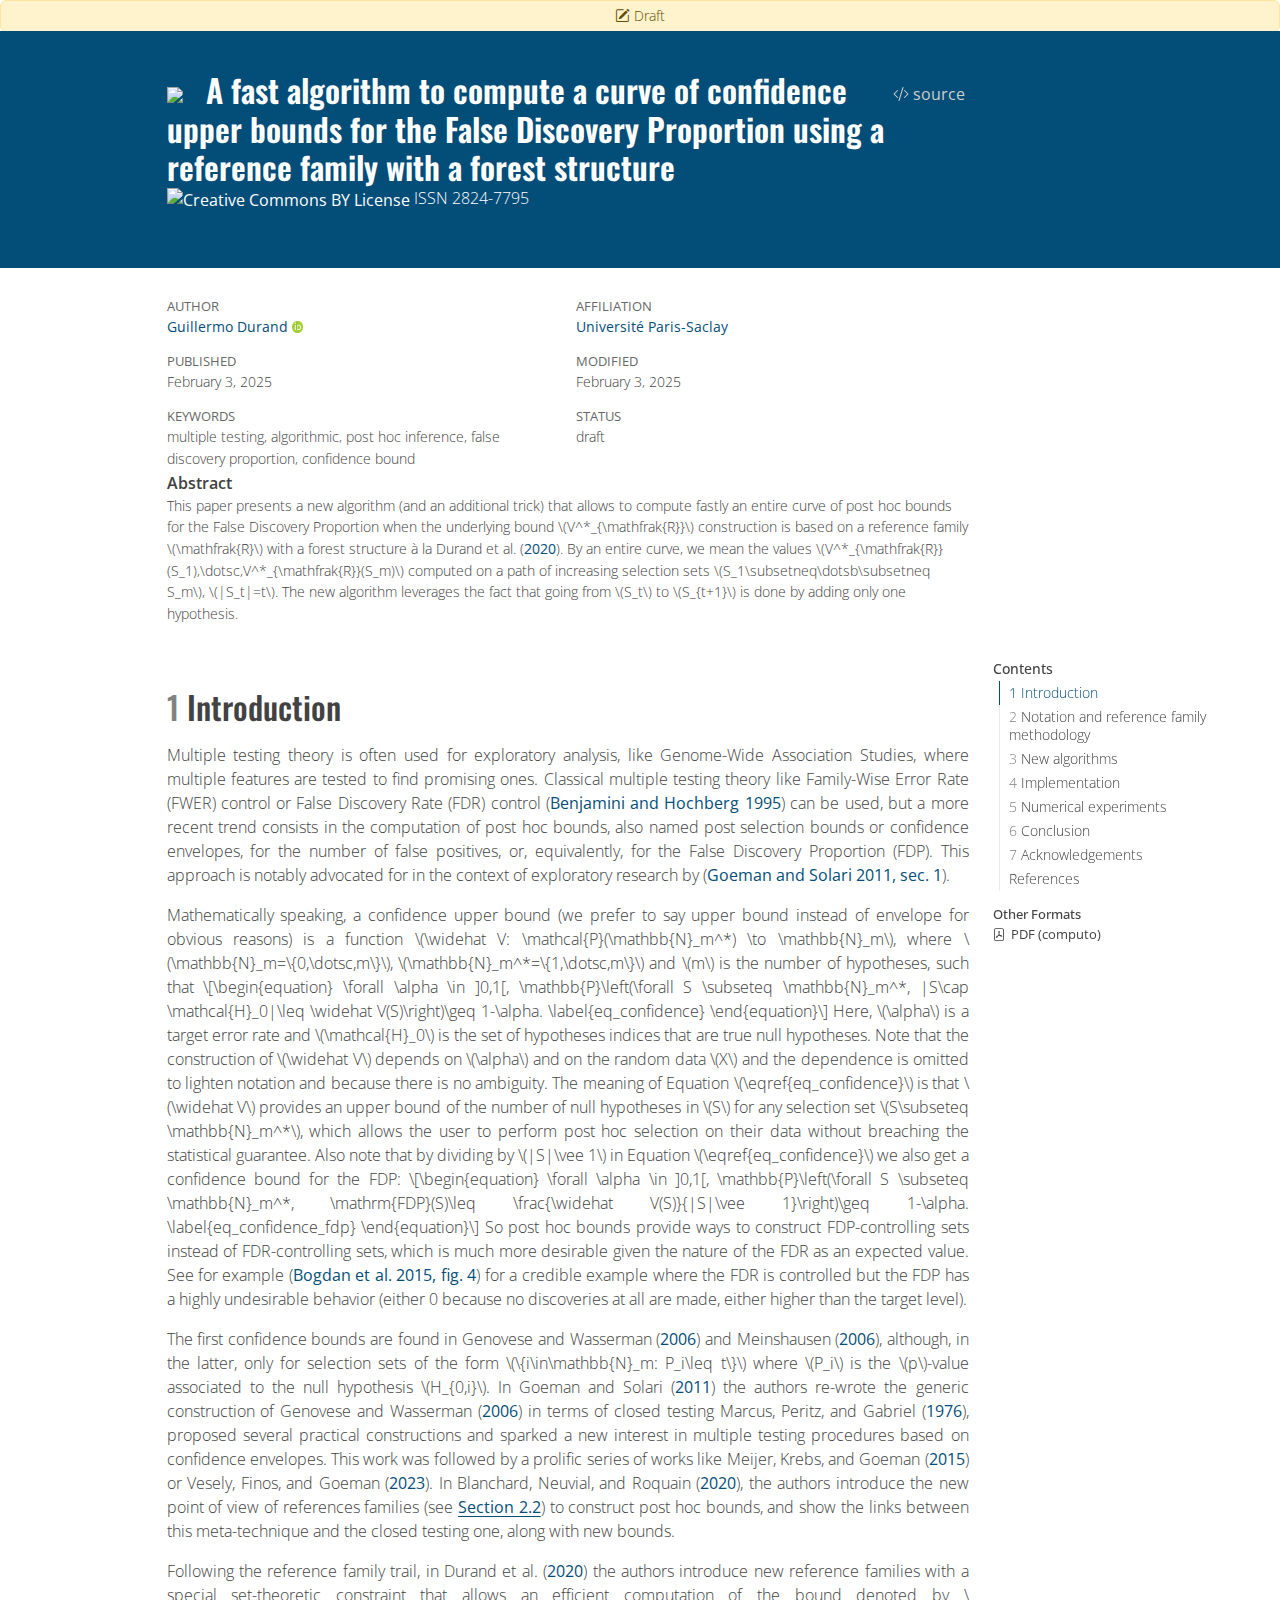
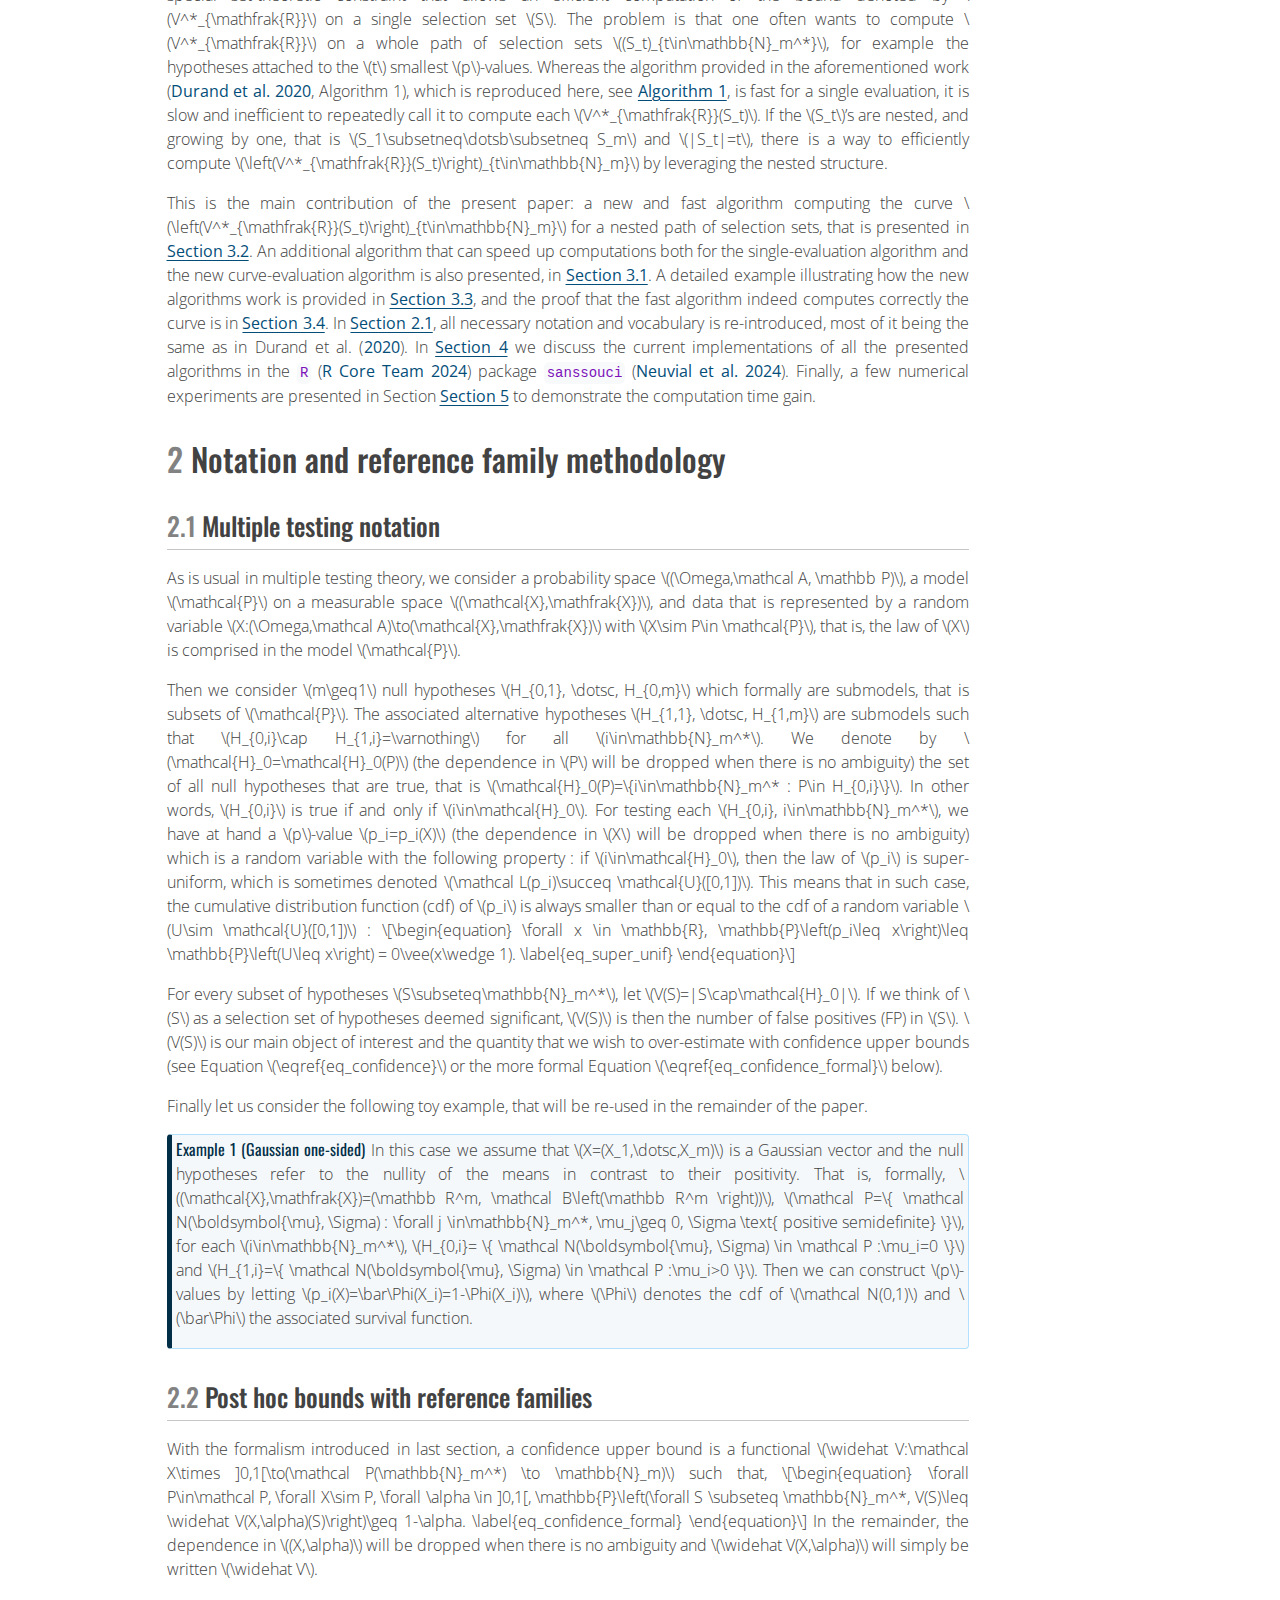
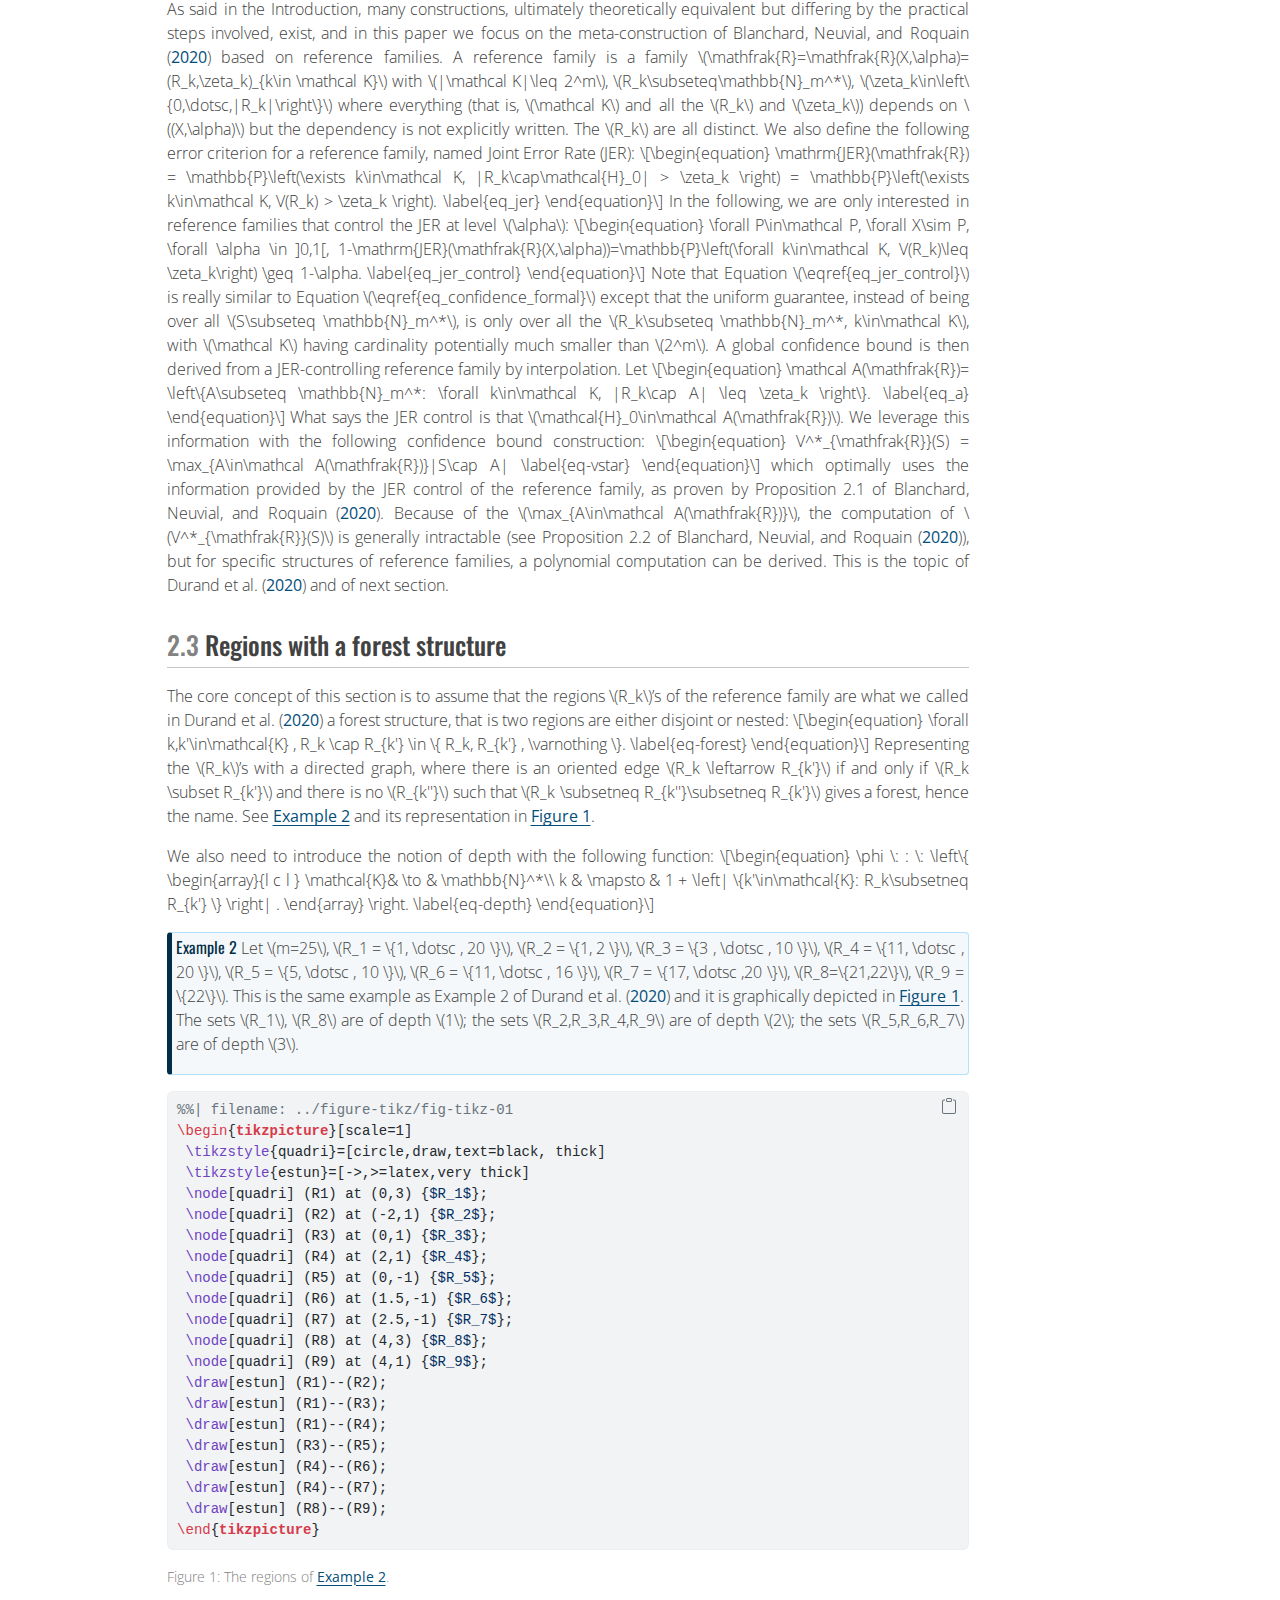
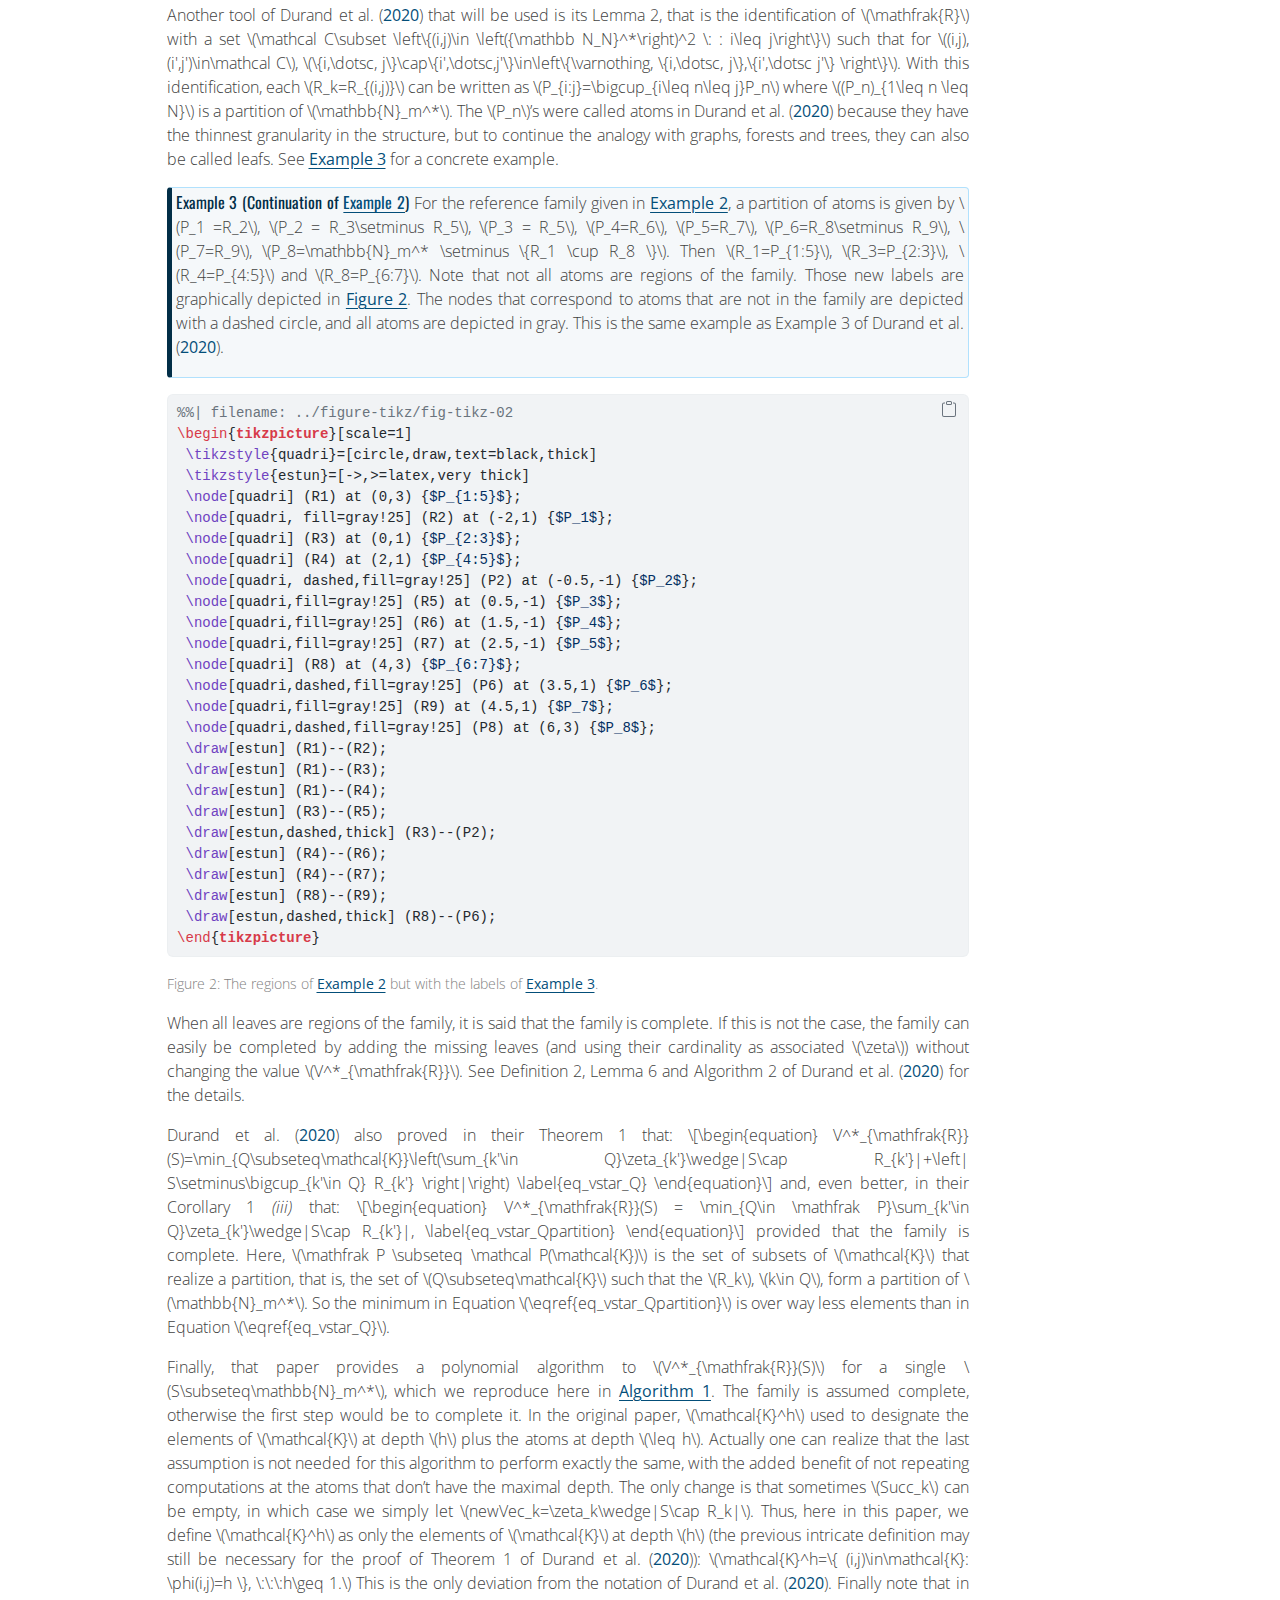
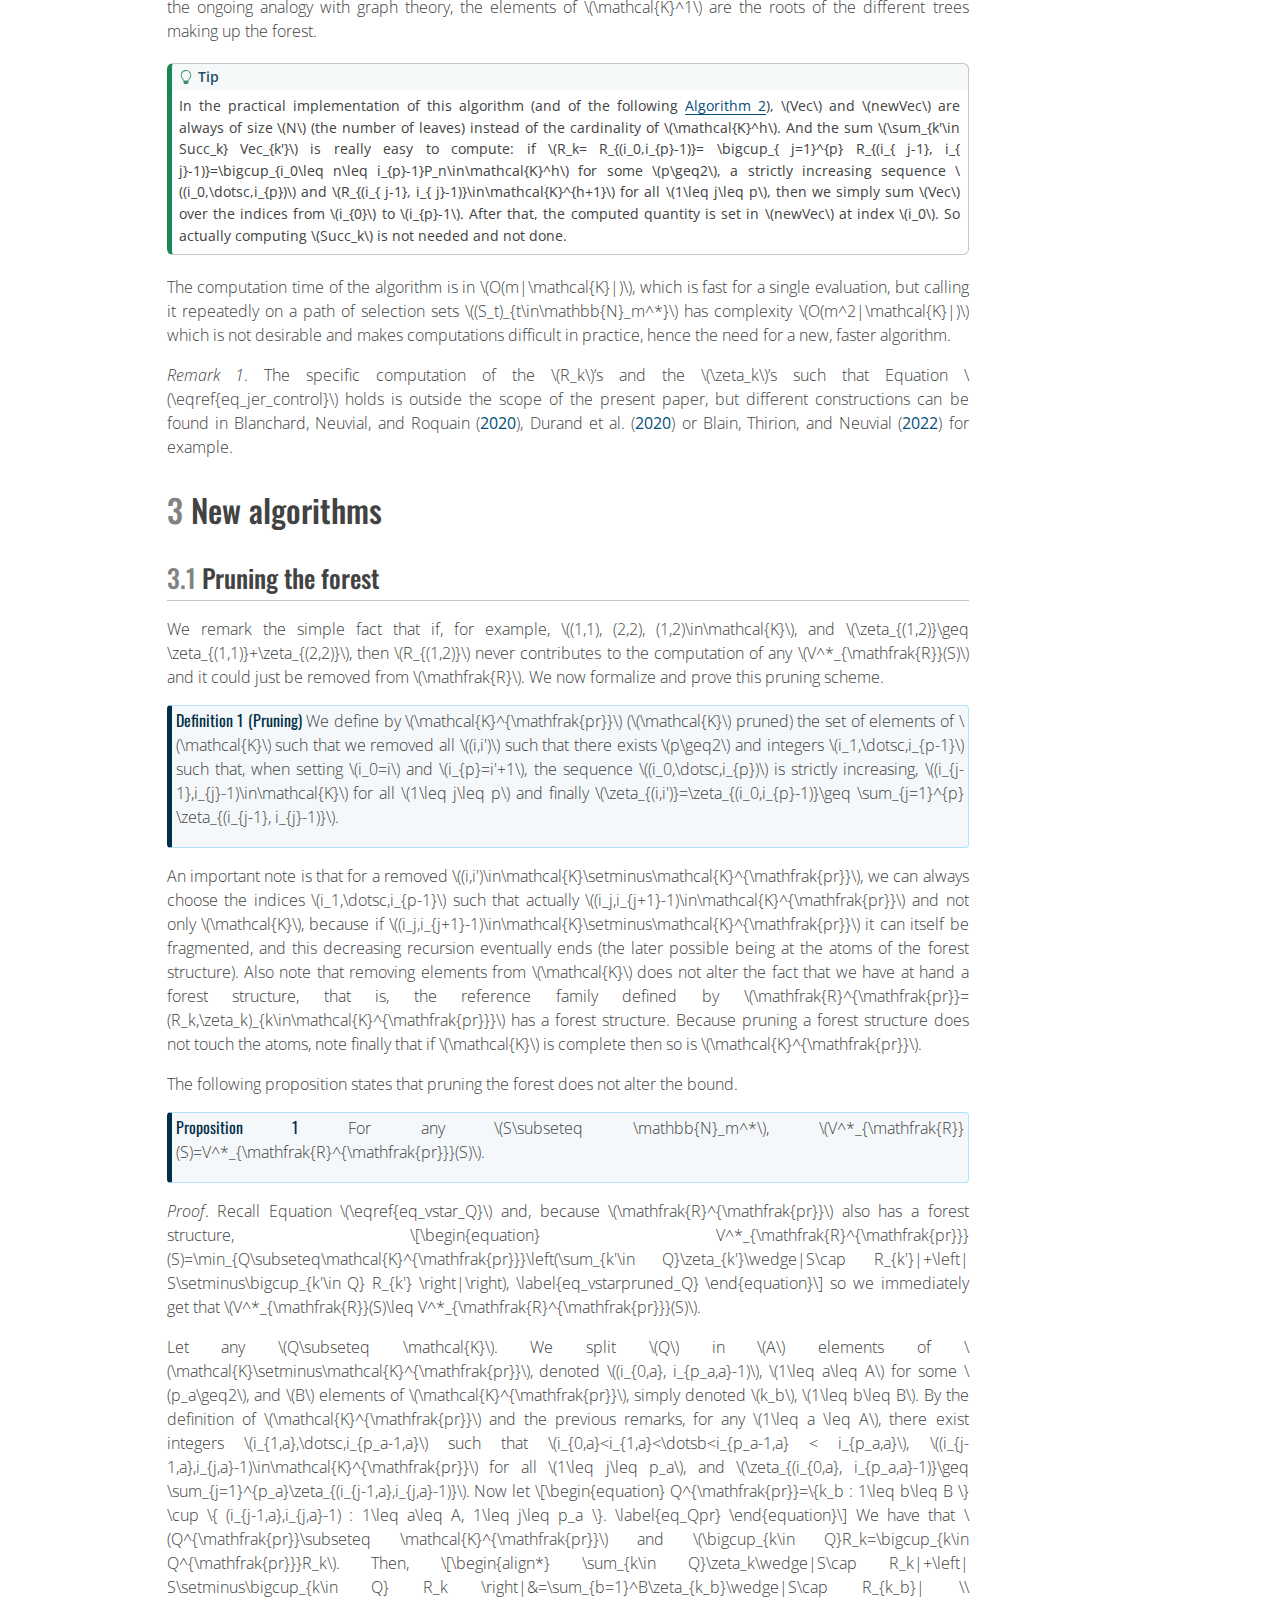
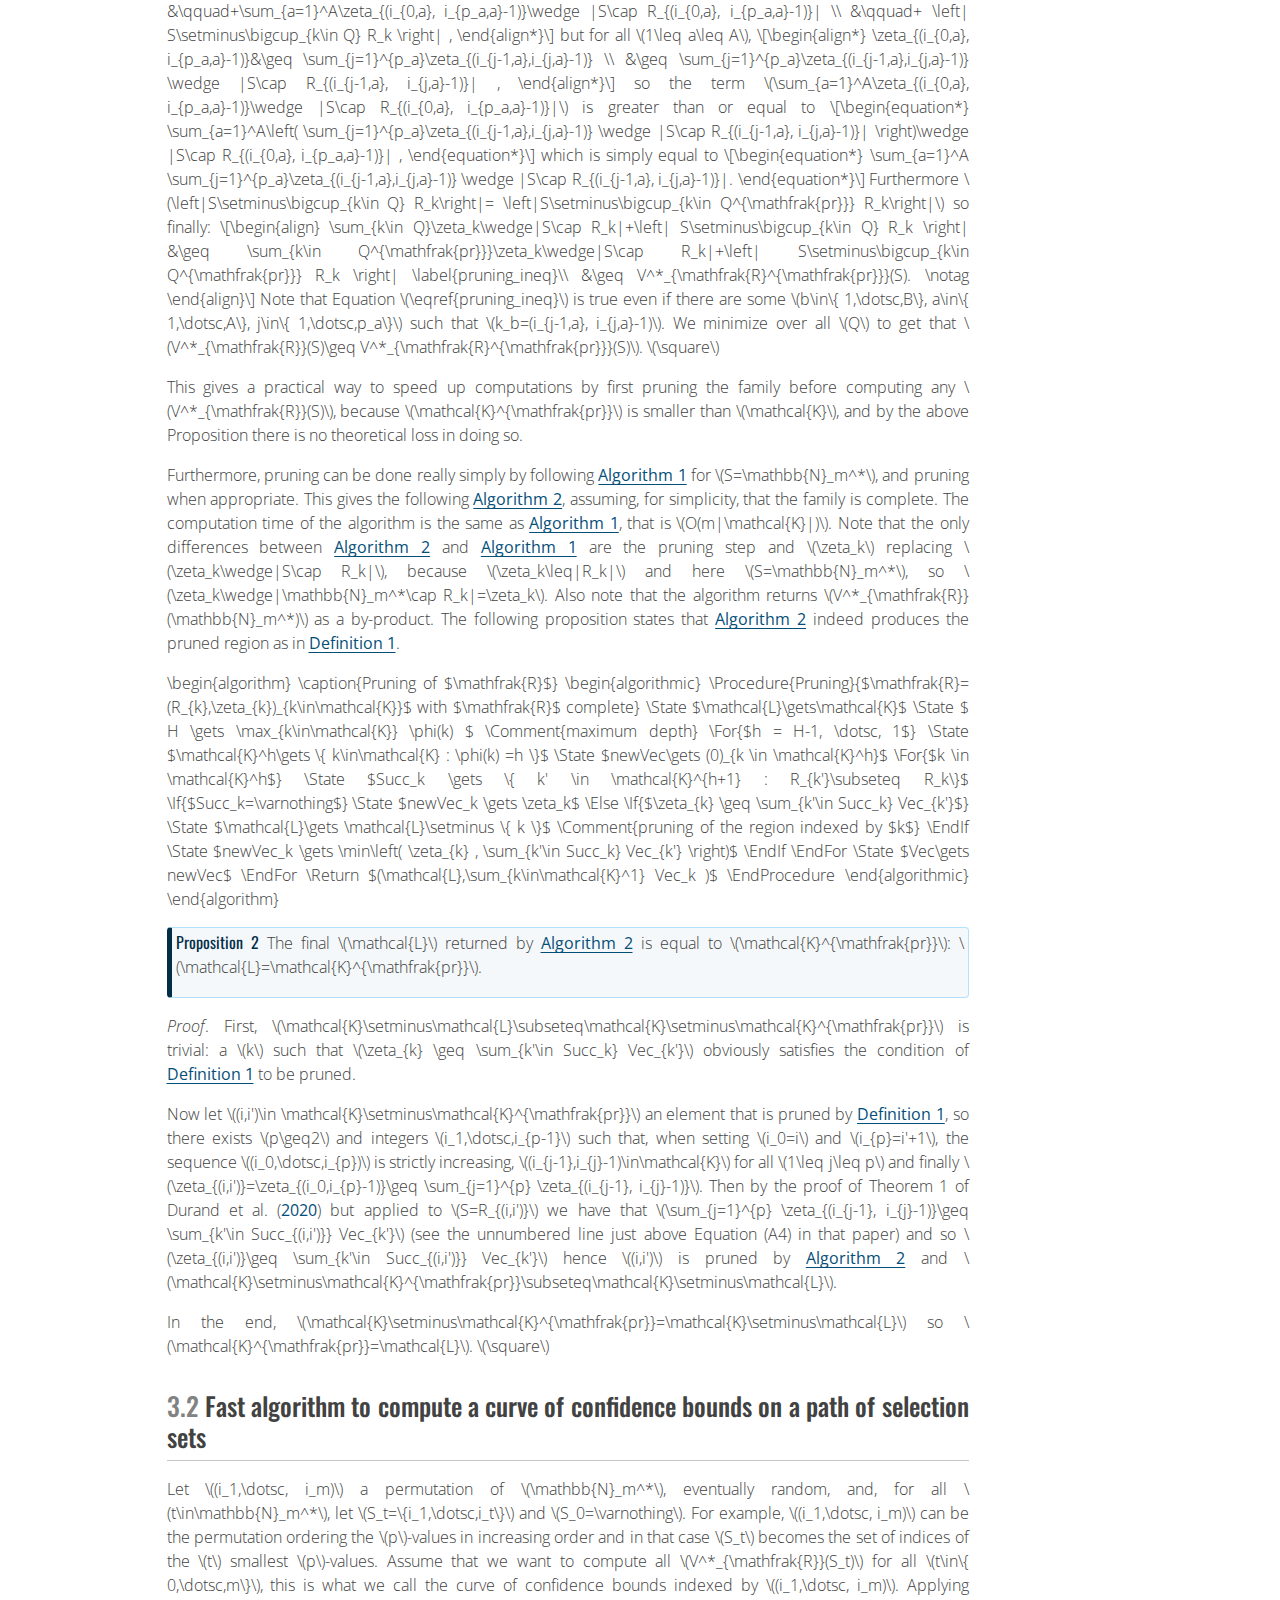
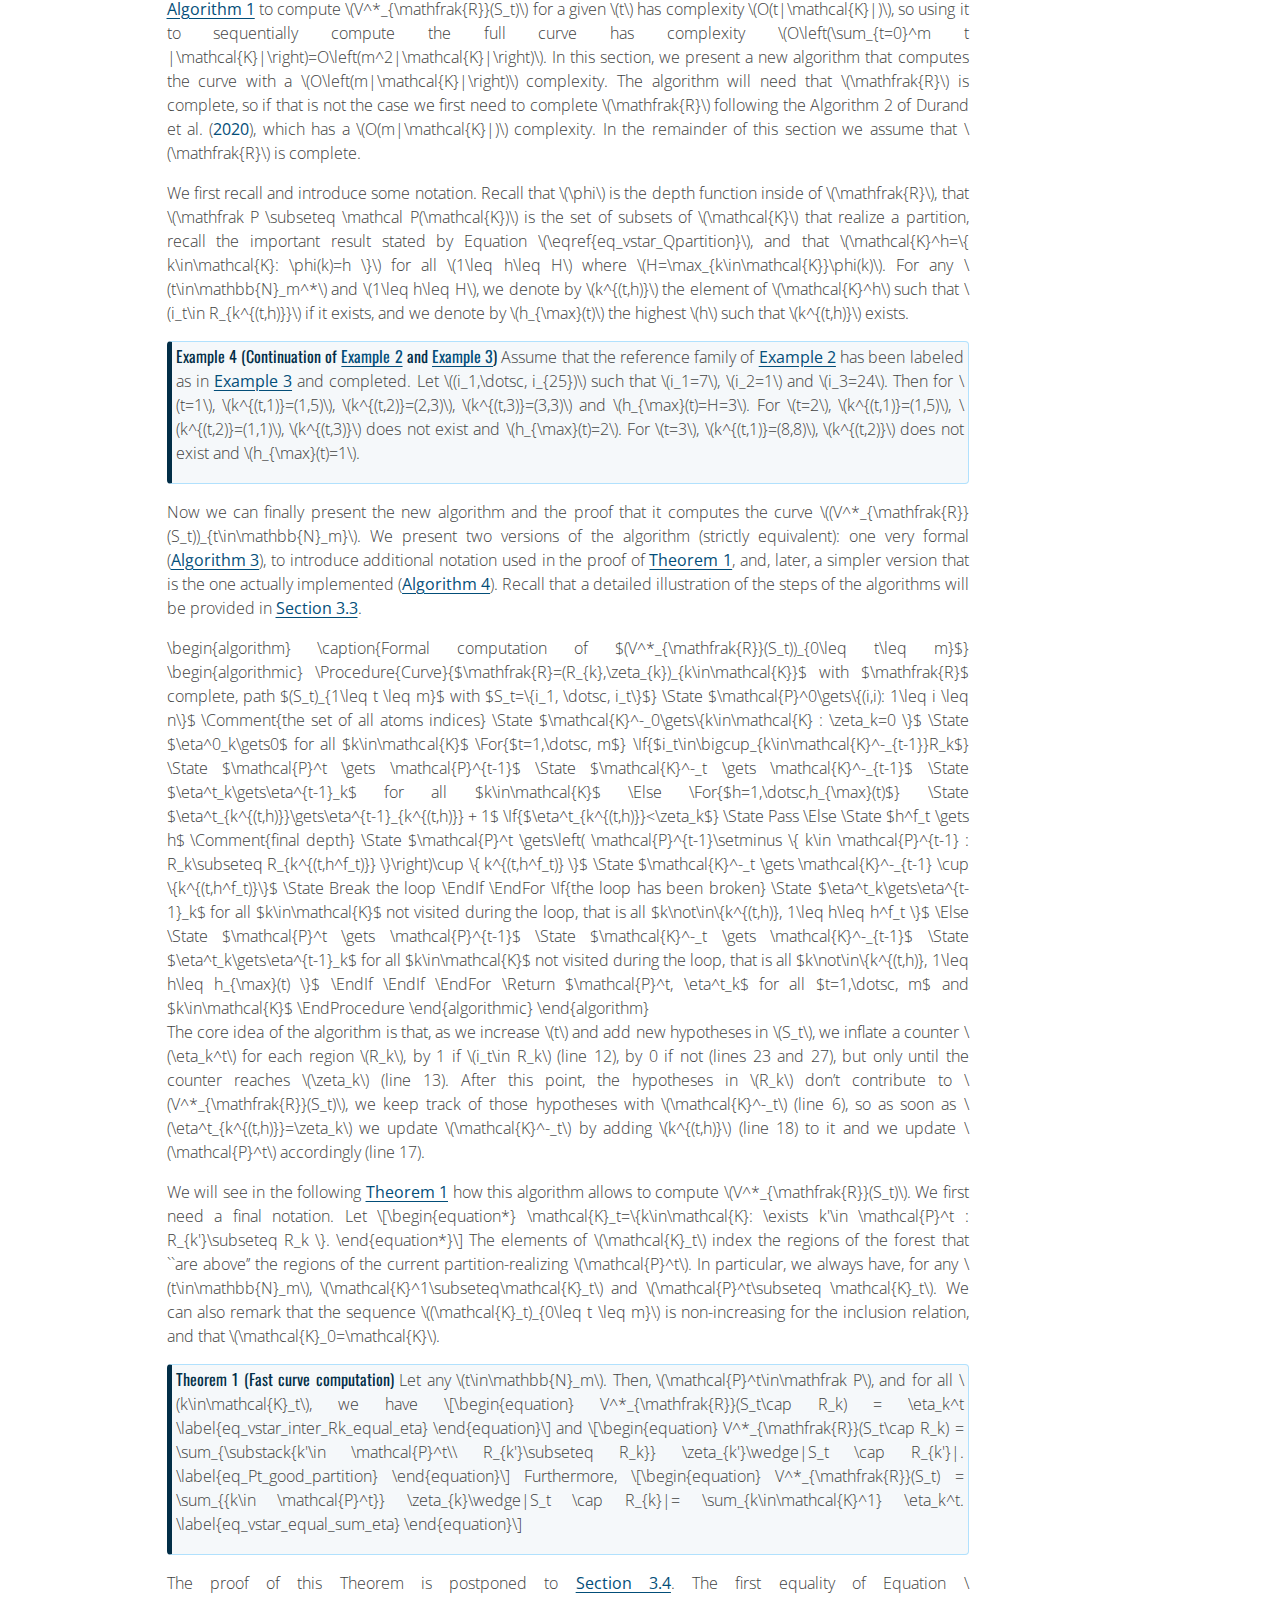
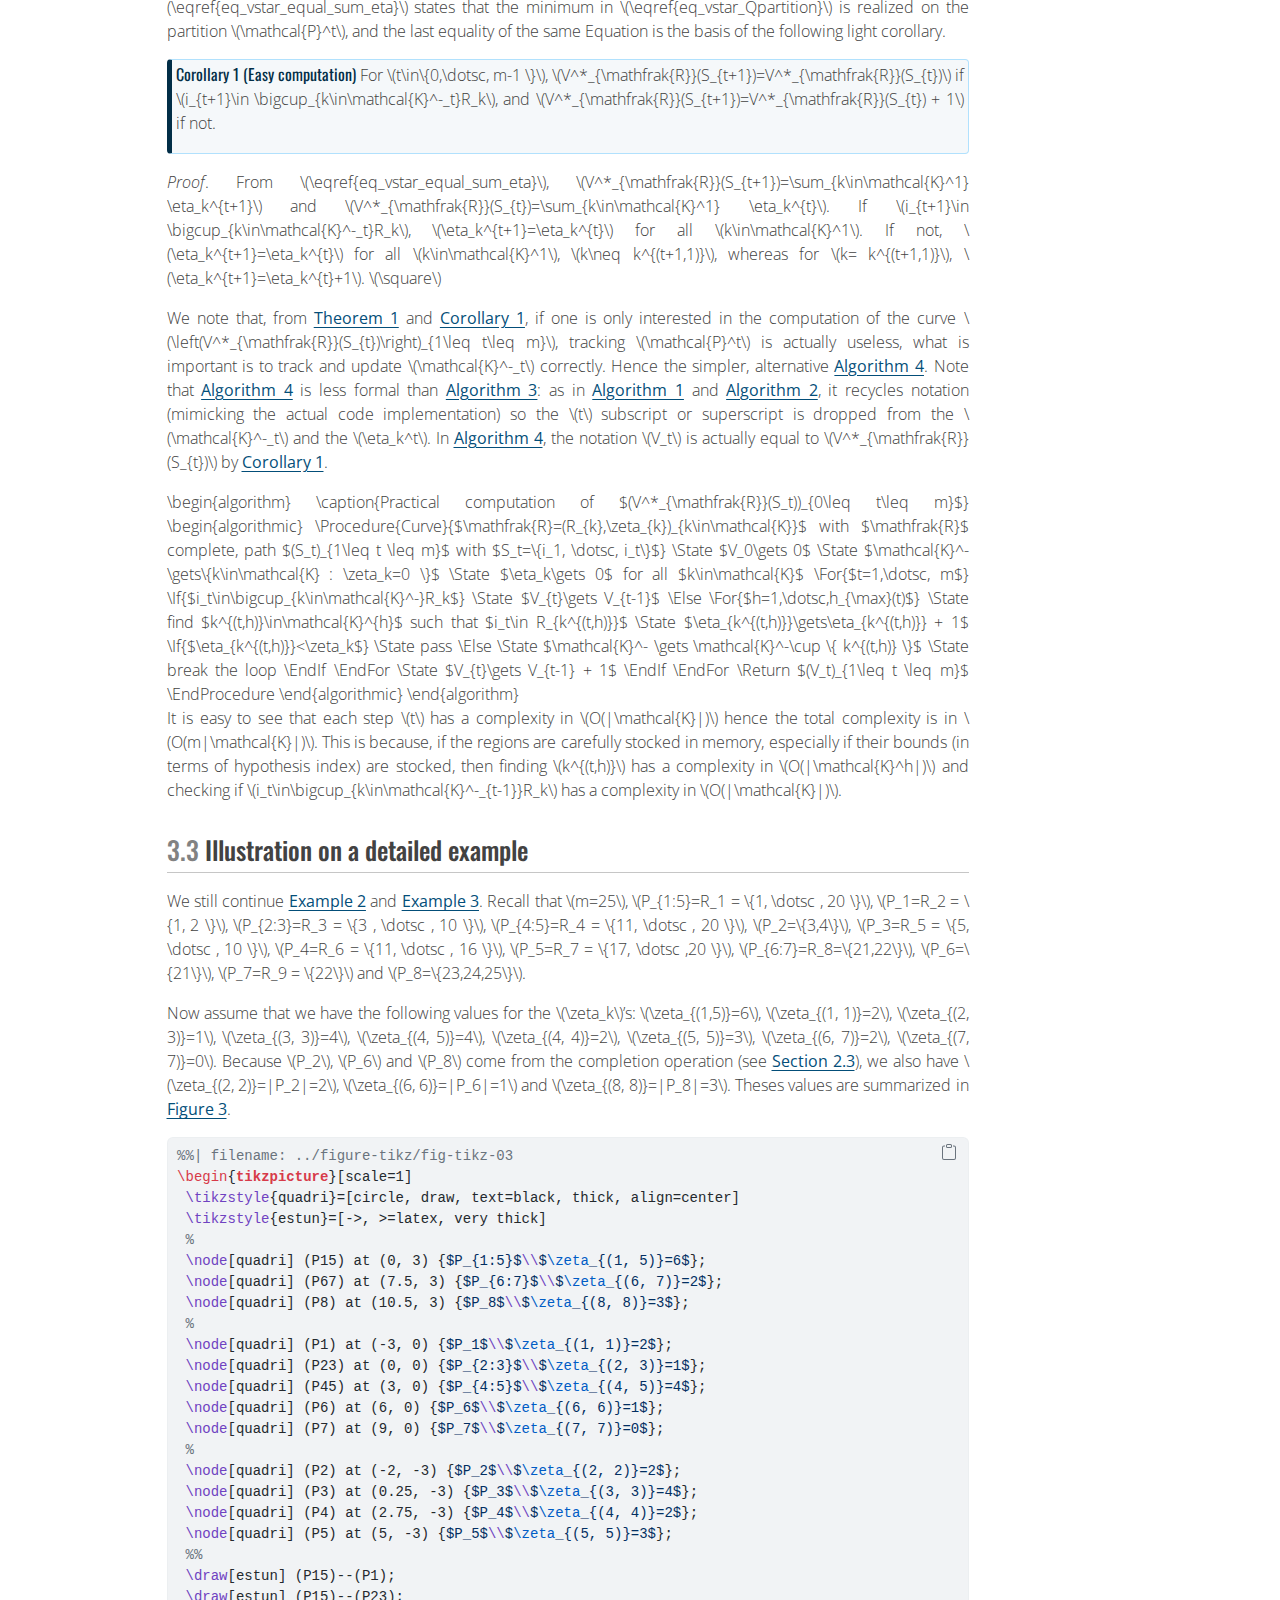
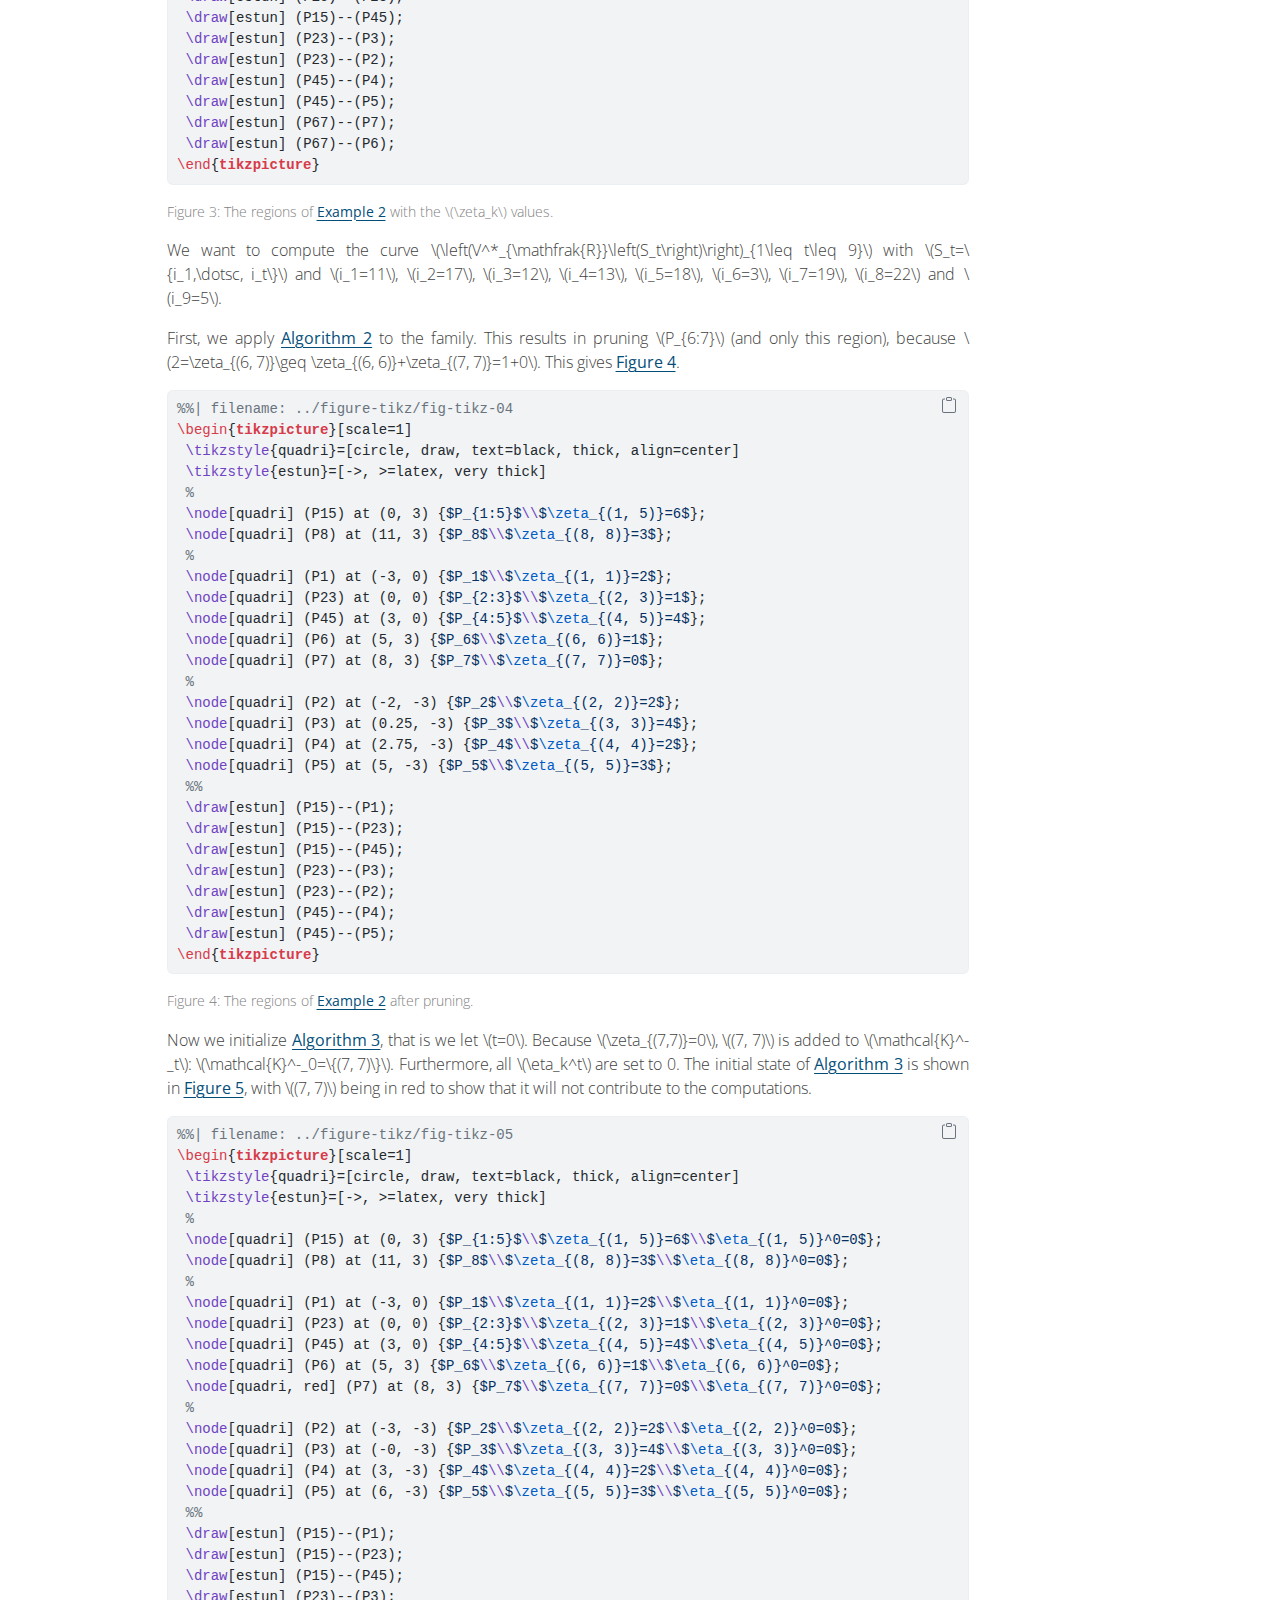
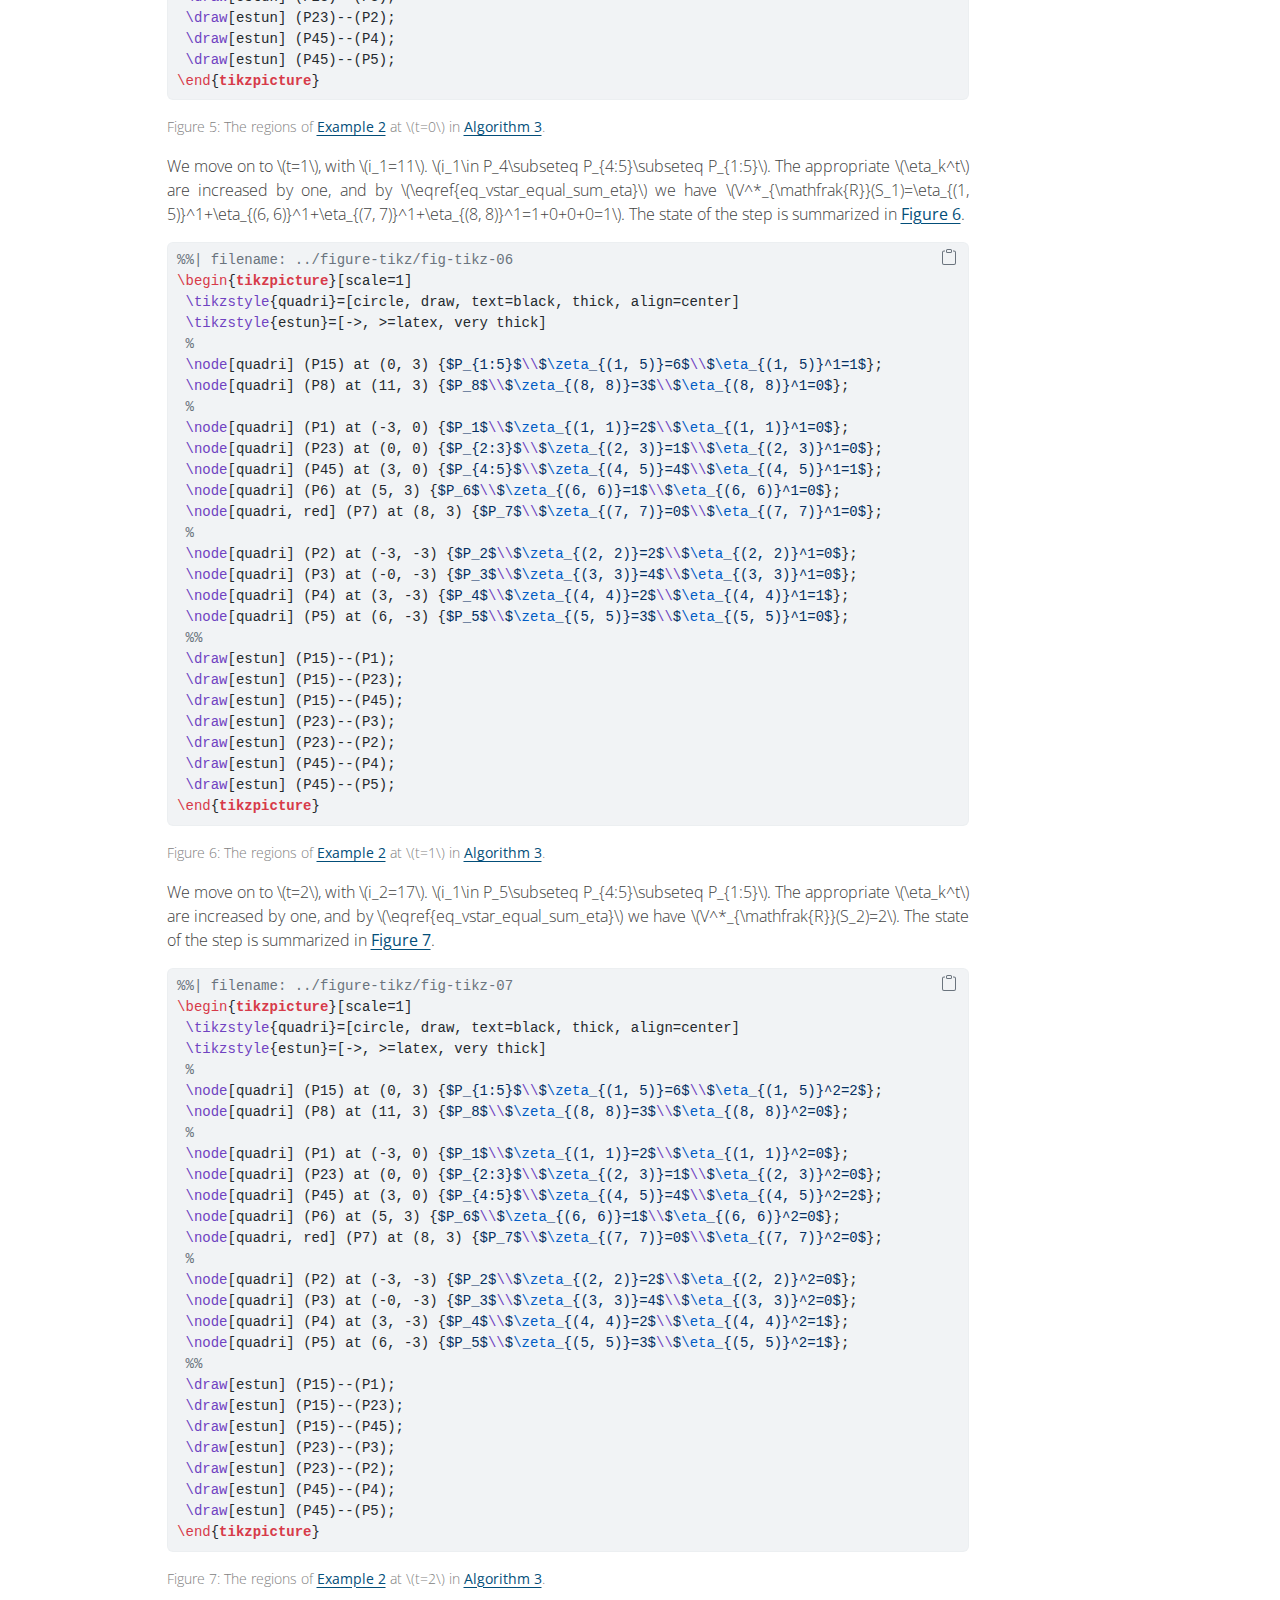
==== commit 96f6a4d1: "Built site for gh-pages" ====
--- a/index.html
+++ b/index.html
@@ -7,7 +7,7 @@
 <meta name="viewport" content="width=device-width, initial-scale=1.0, user-scalable=yes">
 
 <meta name="author" content="Guillermo Durand">
-<meta name="dcterms.date" content="2025-01-31">
+<meta name="dcterms.date" content="2025-02-03">
 <meta name="keywords" content="multiple testing, algorithmic, post hoc inference, false discovery proportion, confidence bound">
 
 <title>A fast algorithm to compute a curve of confidence upper bounds for the False Discovery Proportion using a reference family with a forest structure</title>
@@ -186,14 +186,14 @@
       <div>
       <div class="quarto-title-meta-heading">Published</div>
       <div class="quarto-title-meta-contents">
-        <p class="date">January 31, 2025</p>
+        <p class="date">February 3, 2025</p>
       </div>
     </div>
                                     
       <div>
       <div class="quarto-title-meta-heading">Modified</div>
       <div class="quarto-title-meta-contents">
-        <p class="date-modified">January 31, 2025</p>
+        <p class="date-modified">February 3, 2025</p>
       </div>
     </div>
       
@@ -407,7 +407,7 @@
 \label{eq_vstar_Qpartition}
 \end{equation}\]</span> provided that the family is complete. Here, <span class="math inline">\(\mathfrak P \subseteq \mathcal P(\mathcal{K})\)</span> is the set of subsets of <span class="math inline">\(\mathcal{K}\)</span> that realize a partition, that is, the set of <span class="math inline">\(Q\subseteq\mathcal{K}\)</span> such that the <span class="math inline">\(R_k\)</span>, <span class="math inline">\(k\in Q\)</span>, form a partition of <span class="math inline">\(\mathbb{N}_m^*\)</span>. So the minimum in Equation <span class="math inline">\(\eqref{eq_vstar_Qpartition}\)</span> is over way less elements than in Equation <span class="math inline">\(\eqref{eq_vstar_Q}\)</span>.</p>
 <p>Finally, that paper provides a polynomial algorithm to <span class="math inline">\(V^*_{\mathfrak{R}}(S)\)</span> for a single <span class="math inline">\(S\subseteq\mathbb{N}_m^*\)</span>, which we reproduce here in <a href="#alg-vstar" class="quarto-xref">Algorithm 1</a>. The family is assumed complete, otherwise the first step would be to complete it. In the original paper, <span class="math inline">\(\mathcal{K}^h\)</span> used to designate the elements of <span class="math inline">\(\mathcal{K}\)</span> at depth <span class="math inline">\(h\)</span> plus the atoms at depth <span class="math inline">\(\leq h\)</span>. Actually one can realize that the last assumption is not needed for this algorithm to perform exactly the same, with the added benefit of not repeating computations at the atoms that don’t have the maximal depth. The only change is that sometimes <span class="math inline">\(Succ_k\)</span> can be empty, in which case we simply let <span class="math inline">\(newVec_k=\zeta_k\wedge|S\cap R_k|\)</span>. Thus, here in this paper, we define <span class="math inline">\(\mathcal{K}^h\)</span> as only the elements of <span class="math inline">\(\mathcal{K}\)</span> at depth <span class="math inline">\(h\)</span> (the previous intricate definition may still be necessary for the proof of Theorem 1 of <span class="citation" data-cites="MR4178188">Durand et al. (<a href="#ref-MR4178188" role="doc-biblioref">2020</a>)</span>): <span class="math inline">\(\mathcal{K}^h=\{ (i,j)\in\mathcal{K}: \phi(i,j)=h      \}, \:\:\:h\geq 1.\)</span> This is the only deviation from the notation of <span class="citation" data-cites="MR4178188">Durand et al. (<a href="#ref-MR4178188" role="doc-biblioref">2020</a>)</span>. Finally note that in the ongoing analogy with graph theory, the elements of <span class="math inline">\(\mathcal{K}^1\)</span> are the roots of the different trees making up the forest.</p>
-<div id="alg-vstar" class="pseudocode-container quarto-float" data-indent-size="1.2em" data-line-number="true" data-no-end="false" data-caption-prefix="Algorithm" data-comment-delimiter="//" data-line-number-punc=":" data-pseudocode-number="1">
+<div id="alg-vstar" class="pseudocode-container quarto-float" data-indent-size="1.2em" data-no-end="false" data-line-number="true" data-pseudocode-number="1" data-comment-delimiter="//" data-caption-prefix="Algorithm" data-line-number-punc=":">
 <div class="pseudocode">
 \begin{algorithm} \caption{Computation of a given $V^*_{\mathfrak{R}}(S)$} \begin{algorithmic} \Procedure{Vstar}{S, $\mathfrak{R}=(R_{k},\zeta_{k})_{k\in\mathcal{K}}$ with $\mathfrak{R}$ complete} \State $ H \gets \max_{k\in\mathcal{K}} \phi(k) $ \Comment{maximum depth} \For{$h = H-1, \dotsc, 1$} \State $\mathcal{K}^h\gets \{ k\in\mathcal{K} : \phi(k) =h \}$ \State $newVec\gets (0)_{k \in \mathcal{K}^h}$ \For{$k \in \mathcal{K}^h$} \State $Succ_k \gets \{ k' \in \mathcal{K}^{h+1} : R_{k'}\subseteq R_k\}$ \If{$Succ_k=\varnothing$} \State $newVec_k \gets \zeta_k\wedge|S\cap R_k|$ \Else \State $newVec_k \gets \min\left( \zeta_{k}\wedge|S\cap R_k| , \sum_{k'\in Succ_k} Vec_{k'} \right)$ \EndIf \EndFor \State $Vec\gets newVec$ \EndFor \Return $\sum_{k\in\mathcal{K}^1} Vec_k $ \EndProcedure \end{algorithmic} \end{algorithm}
 </div>
@@ -470,7 +470,7 @@
 </div>
 <p>This gives a practical way to speed up computations by first pruning the family before computing any <span class="math inline">\(V^*_{\mathfrak{R}}(S)\)</span>, because <span class="math inline">\(\mathcal{K}^{\mathfrak{pr}}\)</span> is smaller than <span class="math inline">\(\mathcal{K}\)</span>, and by the above Proposition there is no theoretical loss in doing so.</p>
 <p>Furthermore, pruning can be done really simply by following <a href="#alg-vstar" class="quarto-xref">Algorithm 1</a> for <span class="math inline">\(S=\mathbb{N}_m^*\)</span>, and pruning when appropriate. This gives the following <a href="#alg-pruning" class="quarto-xref">Algorithm 2</a>, assuming, for simplicity, that the family is complete. The computation time of the algorithm is the same as <a href="#alg-vstar" class="quarto-xref">Algorithm 1</a>, that is <span class="math inline">\(O(m|\mathcal{K}|)\)</span>. Note that the only differences between <a href="#alg-pruning" class="quarto-xref">Algorithm 2</a> and <a href="#alg-vstar" class="quarto-xref">Algorithm 1</a> are the pruning step and <span class="math inline">\(\zeta_k\)</span> replacing <span class="math inline">\(\zeta_k\wedge|S\cap R_k|\)</span>, because <span class="math inline">\(\zeta_k\leq|R_k|\)</span> and here <span class="math inline">\(S=\mathbb{N}_m^*\)</span>, so <span class="math inline">\(\zeta_k\wedge|\mathbb{N}_m^*\cap R_k|=\zeta_k\)</span>. Also note that the algorithm returns <span class="math inline">\(V^*_{\mathfrak{R}}(\mathbb{N}_m^*)\)</span> as a by-product. The following proposition states that <a href="#alg-pruning" class="quarto-xref">Algorithm 2</a> indeed produces the pruned region as in <a href="#def-pruning" class="quarto-xref">Definition&nbsp;1</a>.</p>
-<div id="alg-pruning" class="pseudocode-container quarto-float" data-indent-size="1.2em" data-line-number="true" data-no-end="false" data-caption-prefix="Algorithm" data-comment-delimiter="//" data-line-number-punc=":" data-pseudocode-number="2">
+<div id="alg-pruning" class="pseudocode-container quarto-float" data-indent-size="1.2em" data-no-end="false" data-line-number="true" data-pseudocode-number="2" data-comment-delimiter="//" data-caption-prefix="Algorithm" data-line-number-punc=":">
 <div class="pseudocode">
 \begin{algorithm} \caption{Pruning of $\mathfrak{R}$} \begin{algorithmic} \Procedure{Pruning}{$\mathfrak{R}=(R_{k},\zeta_{k})_{k\in\mathcal{K}}$ with $\mathfrak{R}$ complete} \State $\mathcal{L}\gets\mathcal{K}$ \State $ H \gets \max_{k\in\mathcal{K}} \phi(k) $ \Comment{maximum depth} \For{$h = H-1, \dotsc, 1$} \State $\mathcal{K}^h\gets \{ k\in\mathcal{K} : \phi(k) =h \}$ \State $newVec\gets (0)_{k \in \mathcal{K}^h}$ \For{$k \in \mathcal{K}^h$} \State $Succ_k \gets \{ k' \in \mathcal{K}^{h+1} : R_{k'}\subseteq R_k\}$ \If{$Succ_k=\varnothing$} \State $newVec_k \gets \zeta_k$ \Else \If{$\zeta_{k} \geq \sum_{k'\in Succ_k} Vec_{k'}$} \State $\mathcal{L}\gets \mathcal{L}\setminus \{ k \}$ \Comment{pruning of the region indexed by $k$} \EndIf \State $newVec_k \gets \min\left( \zeta_{k} , \sum_{k'\in Succ_k} Vec_{k'} \right)$ \EndIf \EndFor \State $Vec\gets newVec$ \EndFor \Return $(\mathcal{L},\sum_{k\in\mathcal{K}^1} Vec_k )$ \EndProcedure \end{algorithmic} \end{algorithm}
 </div>
@@ -492,7 +492,7 @@
 <p><span class="theorem-title"><strong>Example 4 (Continuation of <a href="#exm-toy-forest" class="quarto-xref">Example&nbsp;2</a> and <a href="#exm-toy-leaves" class="quarto-xref">Example&nbsp;3</a>)</strong></span> Assume that the reference family of <a href="#exm-toy-forest" class="quarto-xref">Example&nbsp;2</a> has been labeled as in <a href="#exm-toy-leaves" class="quarto-xref">Example&nbsp;3</a> and completed. Let <span class="math inline">\((i_1,\dotsc, i_{25})\)</span> such that <span class="math inline">\(i_1=7\)</span>, <span class="math inline">\(i_2=1\)</span> and <span class="math inline">\(i_3=24\)</span>. Then for <span class="math inline">\(t=1\)</span>, <span class="math inline">\(k^{(t,1)}=(1,5)\)</span>, <span class="math inline">\(k^{(t,2)}=(2,3)\)</span>, <span class="math inline">\(k^{(t,3)}=(3,3)\)</span> and <span class="math inline">\(h_{\max}(t)=H=3\)</span>. For <span class="math inline">\(t=2\)</span>, <span class="math inline">\(k^{(t,1)}=(1,5)\)</span>, <span class="math inline">\(k^{(t,2)}=(1,1)\)</span>, <span class="math inline">\(k^{(t,3)}\)</span> does not exist and <span class="math inline">\(h_{\max}(t)=2\)</span>. For <span class="math inline">\(t=3\)</span>, <span class="math inline">\(k^{(t,1)}=(8,8)\)</span>, <span class="math inline">\(k^{(t,2)}\)</span> does not exist and <span class="math inline">\(h_{\max}(t)=1\)</span>.</p>
 </div>
 <p>Now we can finally present the new algorithm and the proof that it computes the curve <span class="math inline">\((V^*_{\mathfrak{R}}(S_t))_{t\in\mathbb{N}_m}\)</span>. We present two versions of the algorithm (strictly equivalent): one very formal (<a href="#alg-formal-curve" class="quarto-xref">Algorithm 3</a>), to introduce additional notation used in the proof of <a href="#thm-curve-path" class="quarto-xref">Theorem&nbsp;1</a>, and, later, a simpler version that is the one actually implemented (<a href="#alg-curve" class="quarto-xref">Algorithm 4</a>). Recall that a detailed illustration of the steps of the algorithms will be provided in <a href="#sec-example" class="quarto-xref">Section&nbsp;3.3</a>.</p>
-<div id="alg-formal-curve" class="pseudocode-container quarto-float" data-indent-size="1.2em" data-line-number="true" data-no-end="false" data-caption-prefix="Algorithm" data-comment-delimiter="//" data-line-number-punc=":" data-pseudocode-number="3">
+<div id="alg-formal-curve" class="pseudocode-container quarto-float" data-indent-size="1.2em" data-no-end="false" data-line-number="true" data-pseudocode-number="3" data-comment-delimiter="//" data-caption-prefix="Algorithm" data-line-number-punc=":">
 <div class="pseudocode">
 \begin{algorithm} \caption{Formal computation of $(V^*_{\mathfrak{R}}(S_t))_{0\leq t\leq m}$} \begin{algorithmic} \Procedure{Curve}{$\mathfrak{R}=(R_{k},\zeta_{k})_{k\in\mathcal{K}}$ with $\mathfrak{R}$ complete, path $(S_t)_{1\leq t \leq m}$ with $S_t=\{i_1, \dotsc, i_t\}$} \State $\mathcal{P}^0\gets\{(i,i): 1\leq i \leq n\}$ \Comment{the set of all atoms indices} \State $\mathcal{K}^-_0\gets\{k\in\mathcal{K} : \zeta_k=0 \}$ \State $\eta^0_k\gets0$ for all $k\in\mathcal{K}$ \For{$t=1,\dotsc, m$} \If{$i_t\in\bigcup_{k\in\mathcal{K}^-_{t-1}}R_k$} \State $\mathcal{P}^t \gets \mathcal{P}^{t-1}$ \State $\mathcal{K}^-_t \gets \mathcal{K}^-_{t-1}$ \State $\eta^t_k\gets\eta^{t-1}_k$ for all $k\in\mathcal{K}$ \Else \For{$h=1,\dotsc,h_{\max}(t)$} \State $\eta^t_{k^{(t,h)}}\gets\eta^{t-1}_{k^{(t,h)}} + 1$ \If{$\eta^t_{k^{(t,h)}}&lt;\zeta_k$} \State Pass \Else \State $h^f_t \gets h$ \Comment{final depth} \State $\mathcal{P}^t \gets\left( \mathcal{P}^{t-1}\setminus \{ k\in \mathcal{P}^{t-1} : R_k\subseteq R_{k^{(t,h^f_t)}} \}\right)\cup \{ k^{(t,h^f_t)} \}$ \State $\mathcal{K}^-_t \gets \mathcal{K}^-_{t-1} \cup \{k^{(t,h^f_t)}\}$ \State Break the loop \EndIf \EndFor \If{the loop has been broken} \State $\eta^t_k\gets\eta^{t-1}_k$ for all $k\in\mathcal{K}$ not visited during the loop, that is all $k\not\in\{k^{(t,h)}, 1\leq h\leq h^f_t \}$ \Else \State $\mathcal{P}^t \gets \mathcal{P}^{t-1}$ \State $\mathcal{K}^-_t \gets \mathcal{K}^-_{t-1}$ \State $\eta^t_k\gets\eta^{t-1}_k$ for all $k\in\mathcal{K}$ not visited during the loop, that is all $k\not\in\{k^{(t,h)}, 1\leq h\leq h_{\max}(t) \}$ \EndIf \EndIf \EndFor \Return $\mathcal{P}^t, \eta^t_k$ for all $t=1,\dotsc, m$ and $k\in\mathcal{K}$ \EndProcedure \end{algorithmic} \end{algorithm}
 </div>
@@ -521,7 +521,7 @@
 <p><span class="proof-title"><em>Proof</em>. </span>From <span class="math inline">\(\eqref{eq_vstar_equal_sum_eta}\)</span>, <span class="math inline">\(V^*_{\mathfrak{R}}(S_{t+1})=\sum_{k\in\mathcal{K}^1} \eta_k^{t+1}\)</span> and <span class="math inline">\(V^*_{\mathfrak{R}}(S_{t})=\sum_{k\in\mathcal{K}^1} \eta_k^{t}\)</span>. If <span class="math inline">\(i_{t+1}\in \bigcup_{k\in\mathcal{K}^-_t}R_k\)</span>, <span class="math inline">\(\eta_k^{t+1}=\eta_k^{t}\)</span> for all <span class="math inline">\(k\in\mathcal{K}^1\)</span>. If not, <span class="math inline">\(\eta_k^{t+1}=\eta_k^{t}\)</span> for all <span class="math inline">\(k\in\mathcal{K}^1\)</span>, <span class="math inline">\(k\neq k^{(t+1,1)}\)</span>, whereas for <span class="math inline">\(k= k^{(t+1,1)}\)</span>, <span class="math inline">\(\eta_k^{t+1}=\eta_k^{t}+1\)</span>. <span class="math inline">\(\square\)</span></p>
 </div>
 <p>We note that, from <a href="#thm-curve-path" class="quarto-xref">Theorem&nbsp;1</a> and <a href="#cor-easy-impl" class="quarto-xref">Corollary&nbsp;1</a>, if one is only interested in the computation of the curve <span class="math inline">\(\left(V^*_{\mathfrak{R}}(S_{t})\right)_{1\leq t\leq m}\)</span>, tracking <span class="math inline">\(\mathcal{P}^t\)</span> is actually useless, what is important is to track and update <span class="math inline">\(\mathcal{K}^-_t\)</span> correctly. Hence the simpler, alternative <a href="#alg-curve" class="quarto-xref">Algorithm 4</a>. Note that <a href="#alg-curve" class="quarto-xref">Algorithm 4</a> is less formal than <a href="#alg-formal-curve" class="quarto-xref">Algorithm 3</a>: as in <a href="#alg-vstar" class="quarto-xref">Algorithm 1</a> and <a href="#alg-pruning" class="quarto-xref">Algorithm 2</a>, it recycles notation (mimicking the actual code implementation) so the <span class="math inline">\(t\)</span> subscript or superscript is dropped from the <span class="math inline">\(\mathcal{K}^-_t\)</span> and the <span class="math inline">\(\eta_k^t\)</span>. In <a href="#alg-curve" class="quarto-xref">Algorithm 4</a>, the notation <span class="math inline">\(V_t\)</span> is actually equal to <span class="math inline">\(V^*_{\mathfrak{R}}(S_{t})\)</span> by <a href="#cor-easy-impl" class="quarto-xref">Corollary&nbsp;1</a>.</p>
-<div id="alg-curve" class="pseudocode-container quarto-float" data-indent-size="1.2em" data-line-number="true" data-no-end="false" data-caption-prefix="Algorithm" data-comment-delimiter="//" data-line-number-punc=":" data-pseudocode-number="4">
+<div id="alg-curve" class="pseudocode-container quarto-float" data-indent-size="1.2em" data-no-end="false" data-line-number="true" data-pseudocode-number="4" data-comment-delimiter="//" data-caption-prefix="Algorithm" data-line-number-punc=":">
 <div class="pseudocode">
 \begin{algorithm} \caption{Practical computation of $(V^*_{\mathfrak{R}}(S_t))_{0\leq t\leq m}$} \begin{algorithmic} \Procedure{Curve}{$\mathfrak{R}=(R_{k},\zeta_{k})_{k\in\mathcal{K}}$ with $\mathfrak{R}$ complete, path $(S_t)_{1\leq t \leq m}$ with $S_t=\{i_1, \dotsc, i_t\}$} \State $V_0\gets 0$ \State $\mathcal{K}^-\gets\{k\in\mathcal{K} : \zeta_k=0 \}$ \State $\eta_k\gets 0$ for all $k\in\mathcal{K}$ \For{$t=1,\dotsc, m$} \If{$i_t\in\bigcup_{k\in\mathcal{K}^-}R_k$} \State $V_{t}\gets V_{t-1}$ \Else \For{$h=1,\dotsc,h_{\max}(t)$} \State find $k^{(t,h)}\in\mathcal{K}^{h}$ such that $i_t\in R_{k^{(t,h)}}$ \State $\eta_{k^{(t,h)}}\gets\eta_{k^{(t,h)}} + 1$ \If{$\eta_{k^{(t,h)}}&lt;\zeta_k$} \State pass \Else \State $\mathcal{K}^- \gets \mathcal{K}^-\cup \{ k^{(t,h)} \}$ \State break the loop \EndIf \EndFor \State $V_{t}\gets V_{t-1} + 1$ \EndIf \EndFor \Return $(V_t)_{1\leq t \leq m}$ \EndProcedure \end{algorithmic} \end{algorithm}
 </div>
@@ -1494,7 +1494,7 @@
     Bounds for the {False} {Discovery} {Proportion} Using a Reference
     Family with a Forest Structure},
   journal = {Computo},
-  date = {2025-01-31},
+  date = {2025-02-03},
   url = {https://computo.sfds.asso.fr/algo-curve},
   doi = {xxxx},
   issn = {2824-7795},
@@ -1517,7 +1517,7 @@
 Durand, Guillermo. 2025. <span>“A Fast Algorithm to Compute a Curve of
 Confidence Upper Bounds for the False Discovery Proportion Using a
 Reference Family with a Forest Structure.”</span> <em>Computo</em>,
-January. <a href="https://doi.org/xxxx">https://doi.org/xxxx</a>.
+February. <a href="https://doi.org/xxxx">https://doi.org/xxxx</a>.
 </div></div></section></div></main>
 <!-- /main column -->
 <script id="quarto-html-after-body" type="application/javascript">
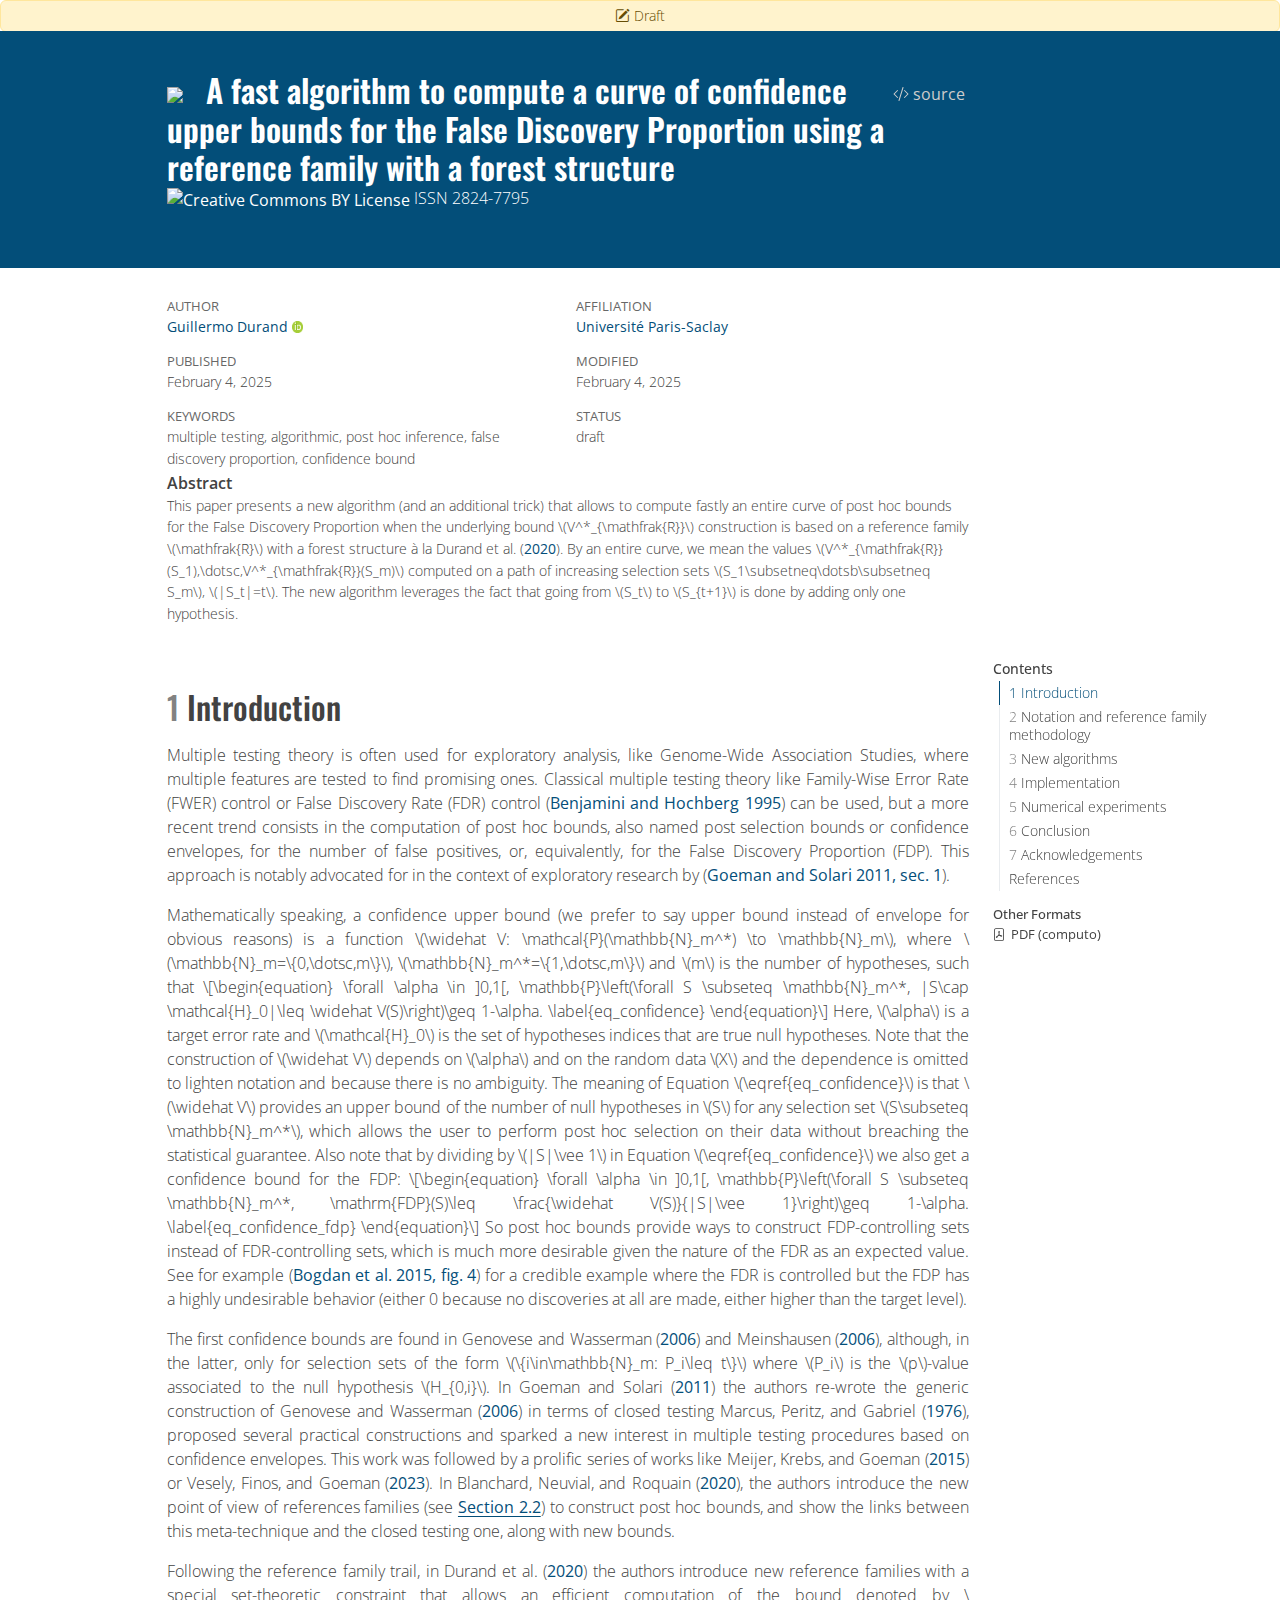
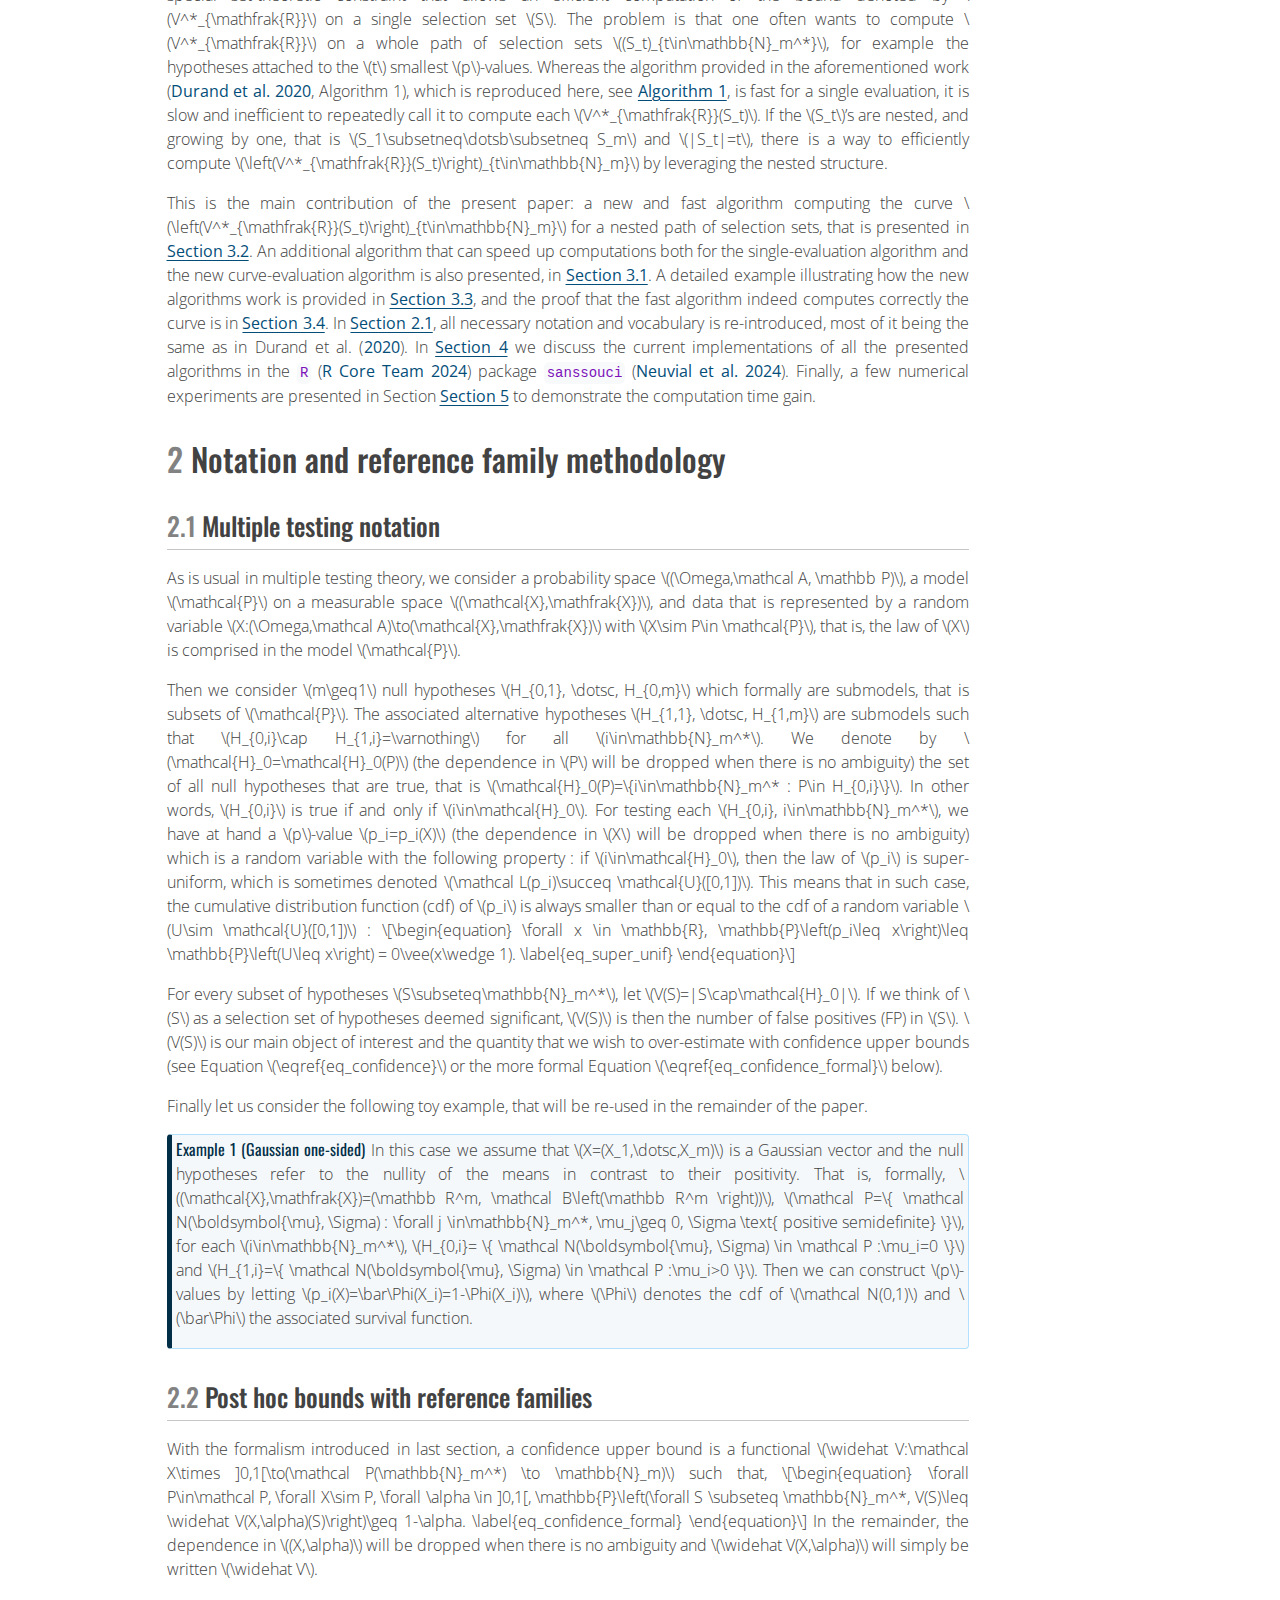
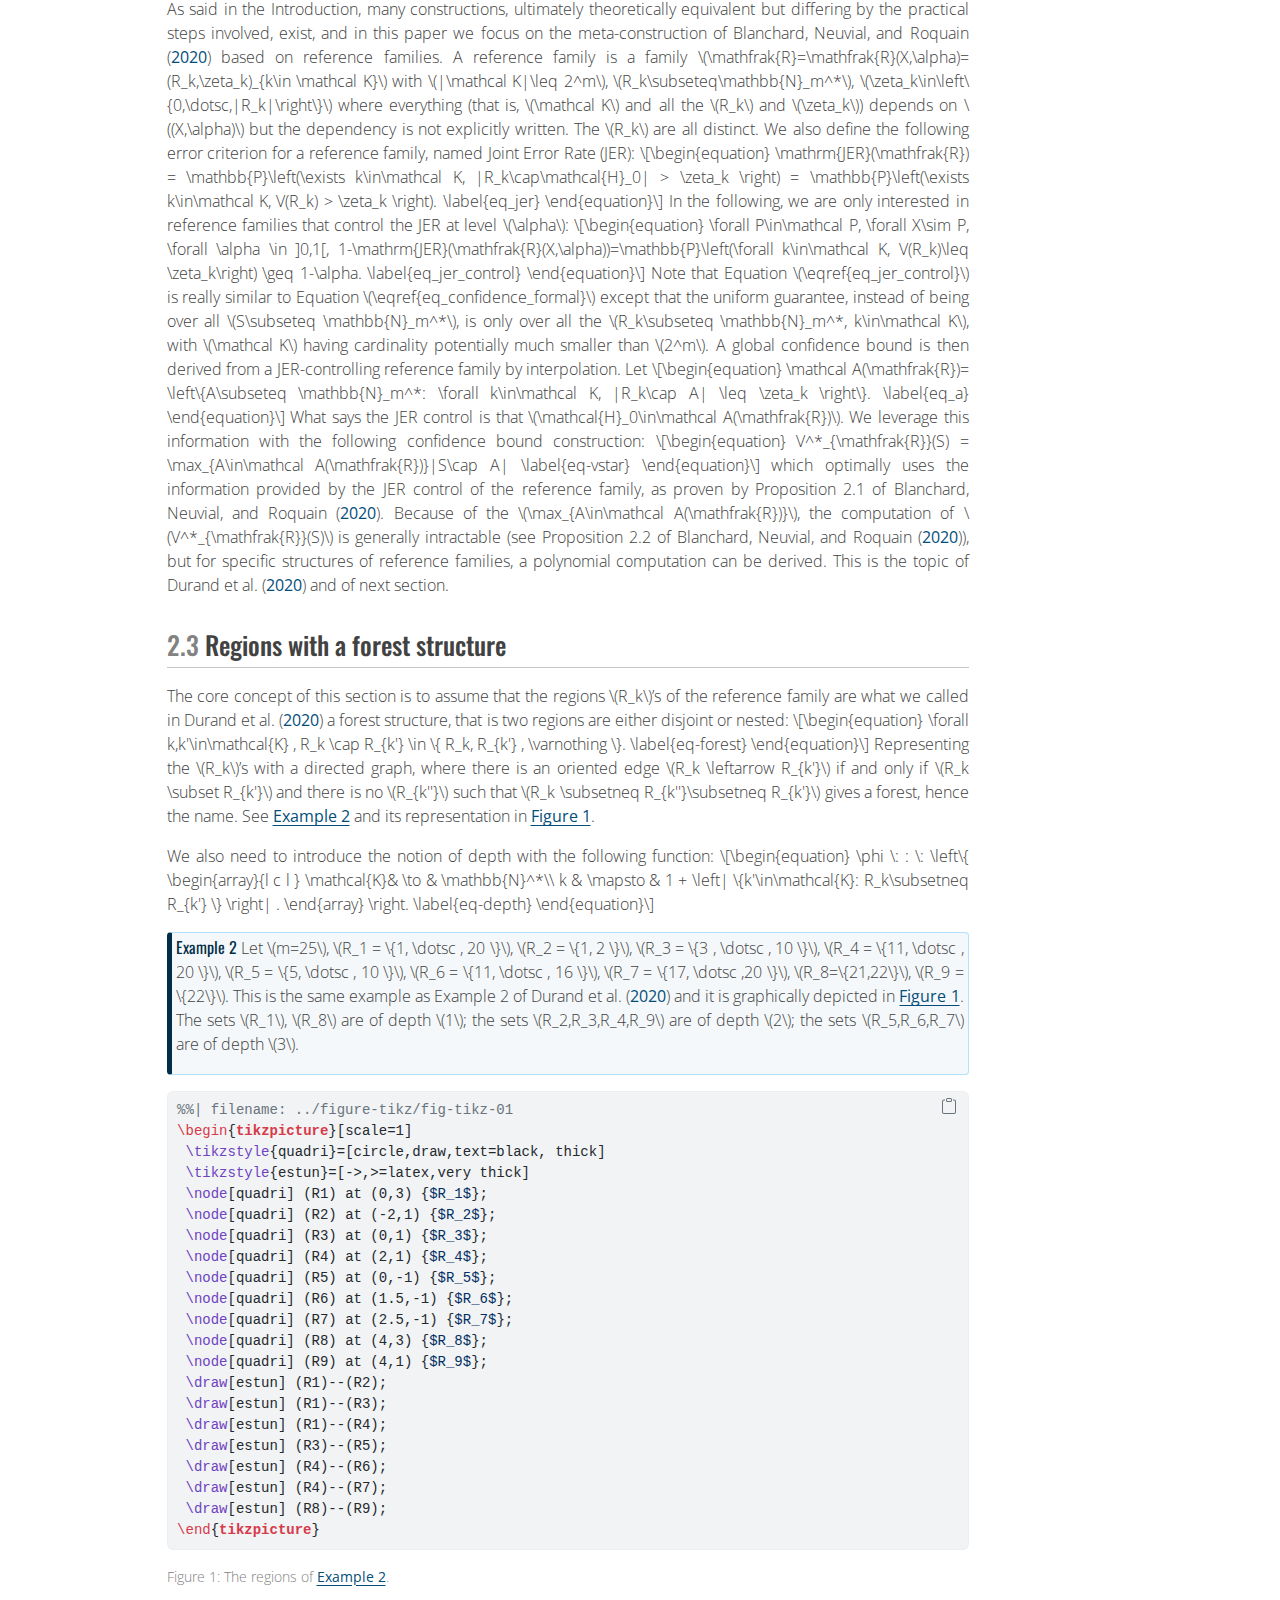
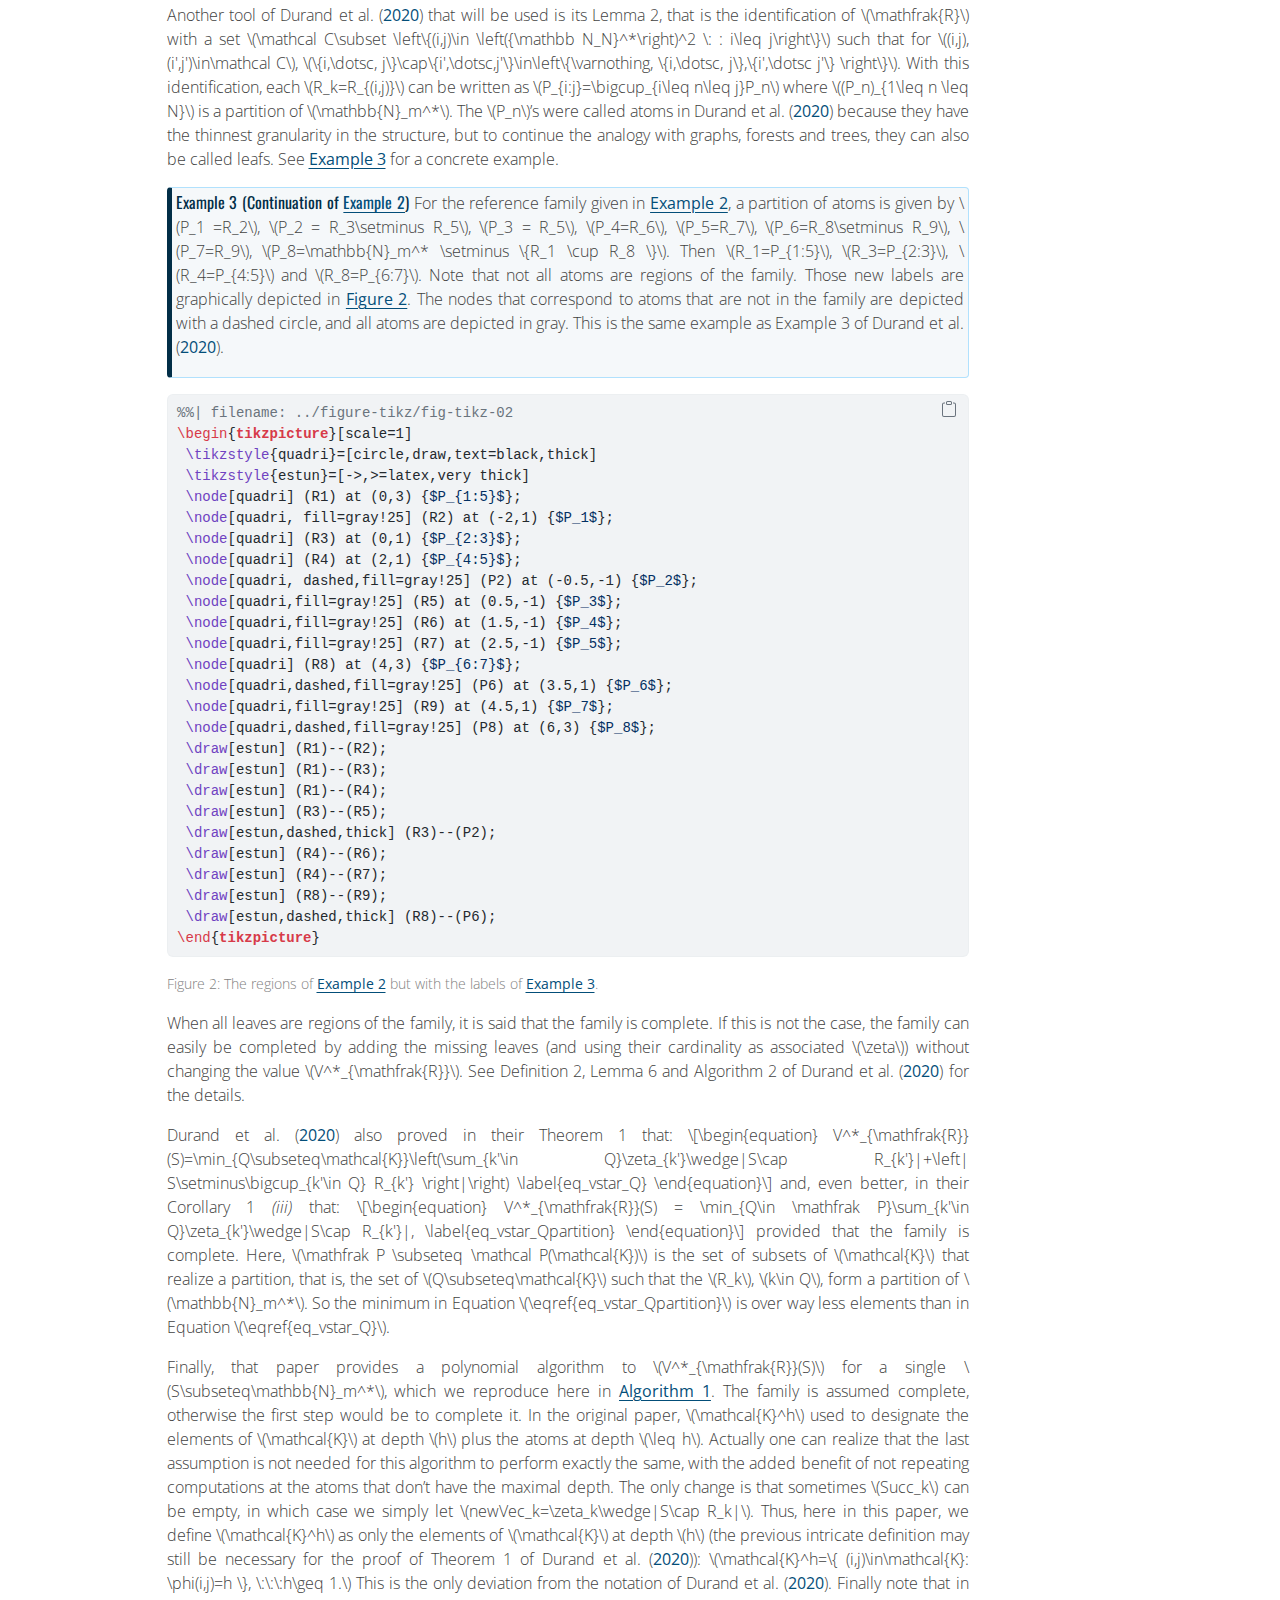
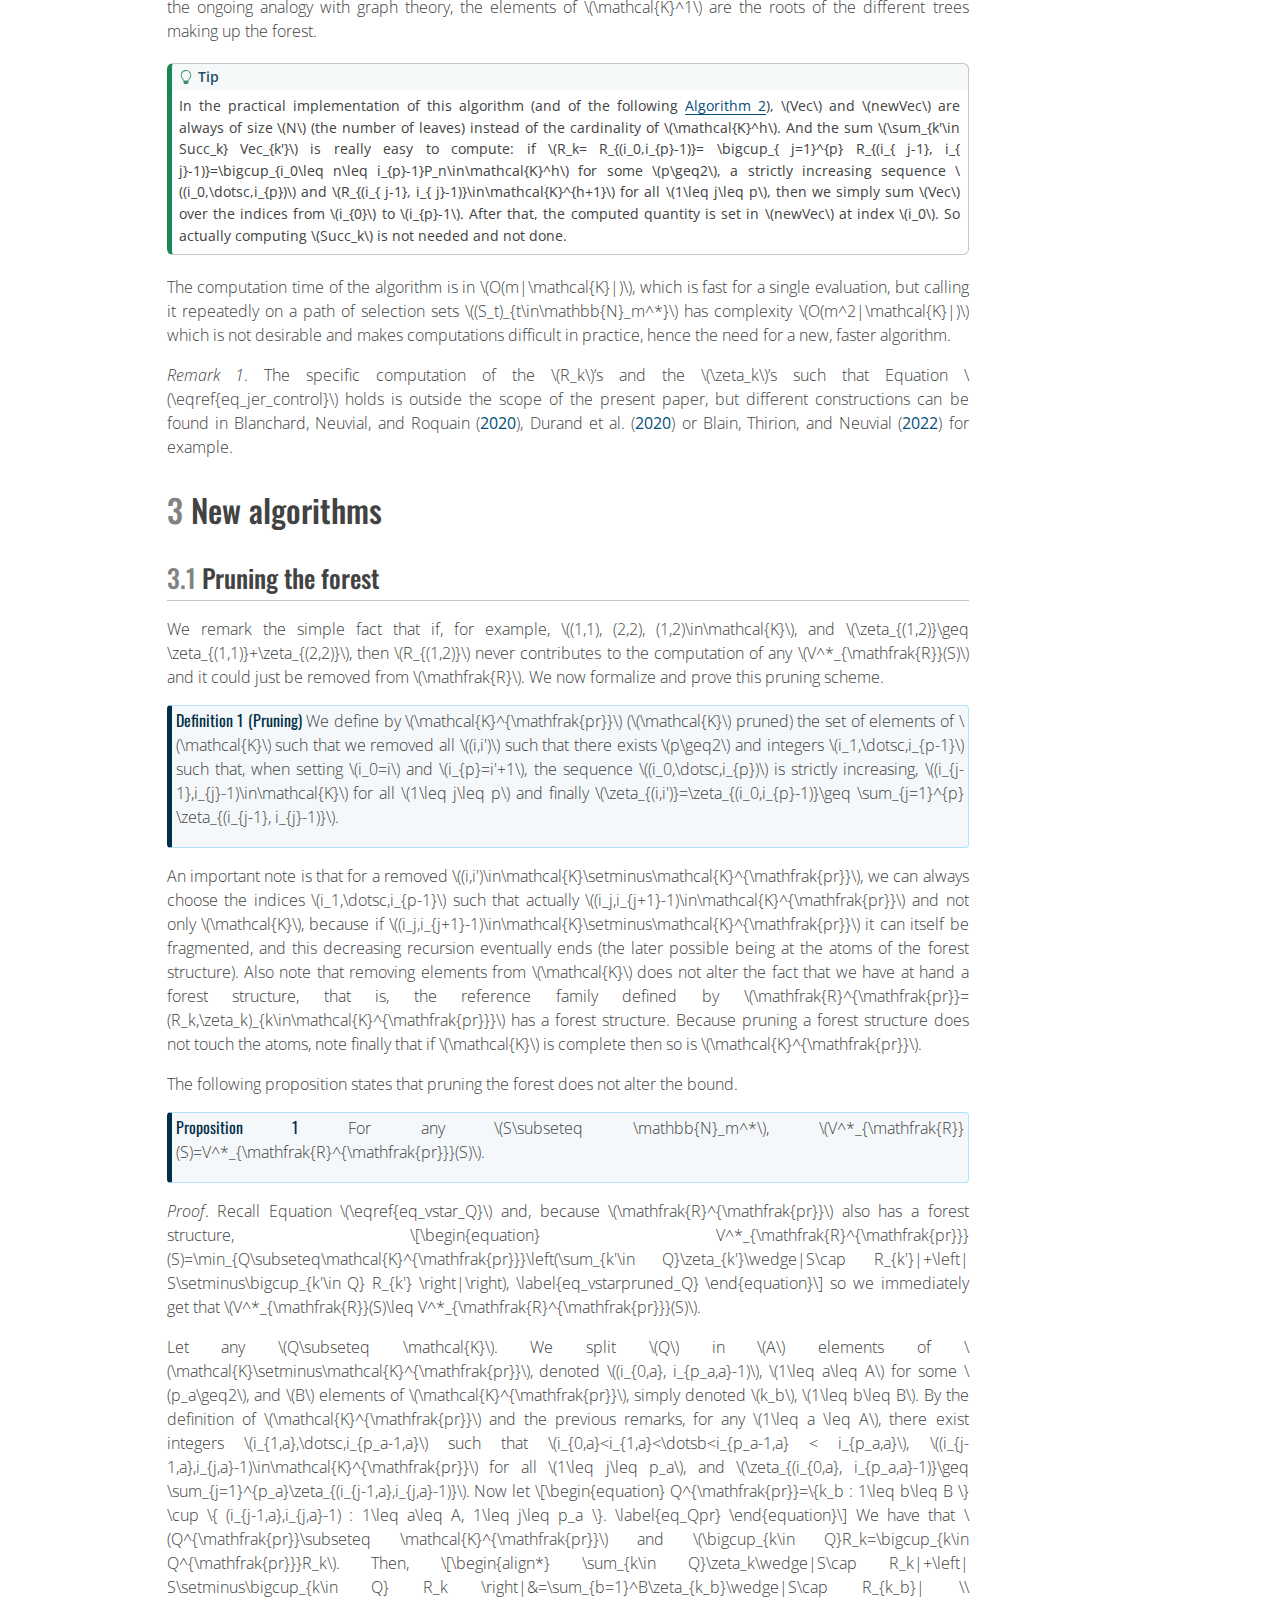
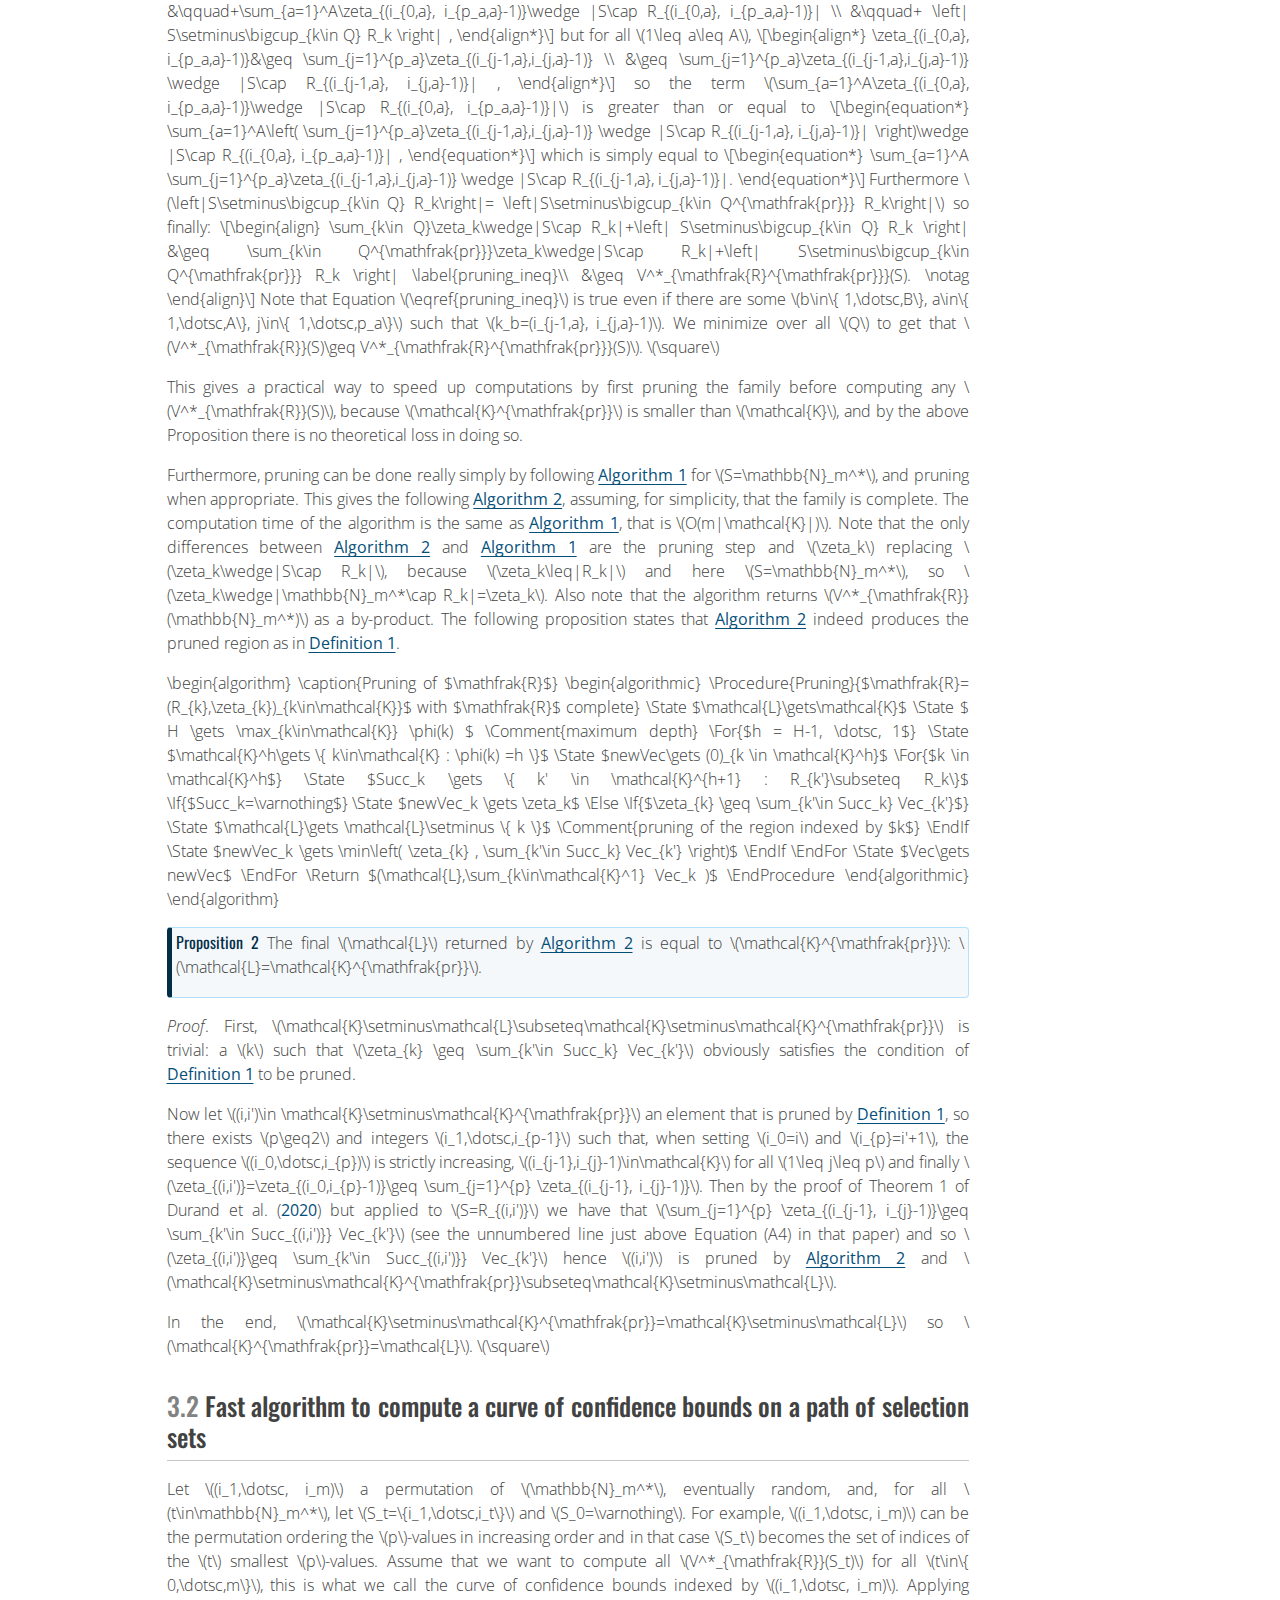
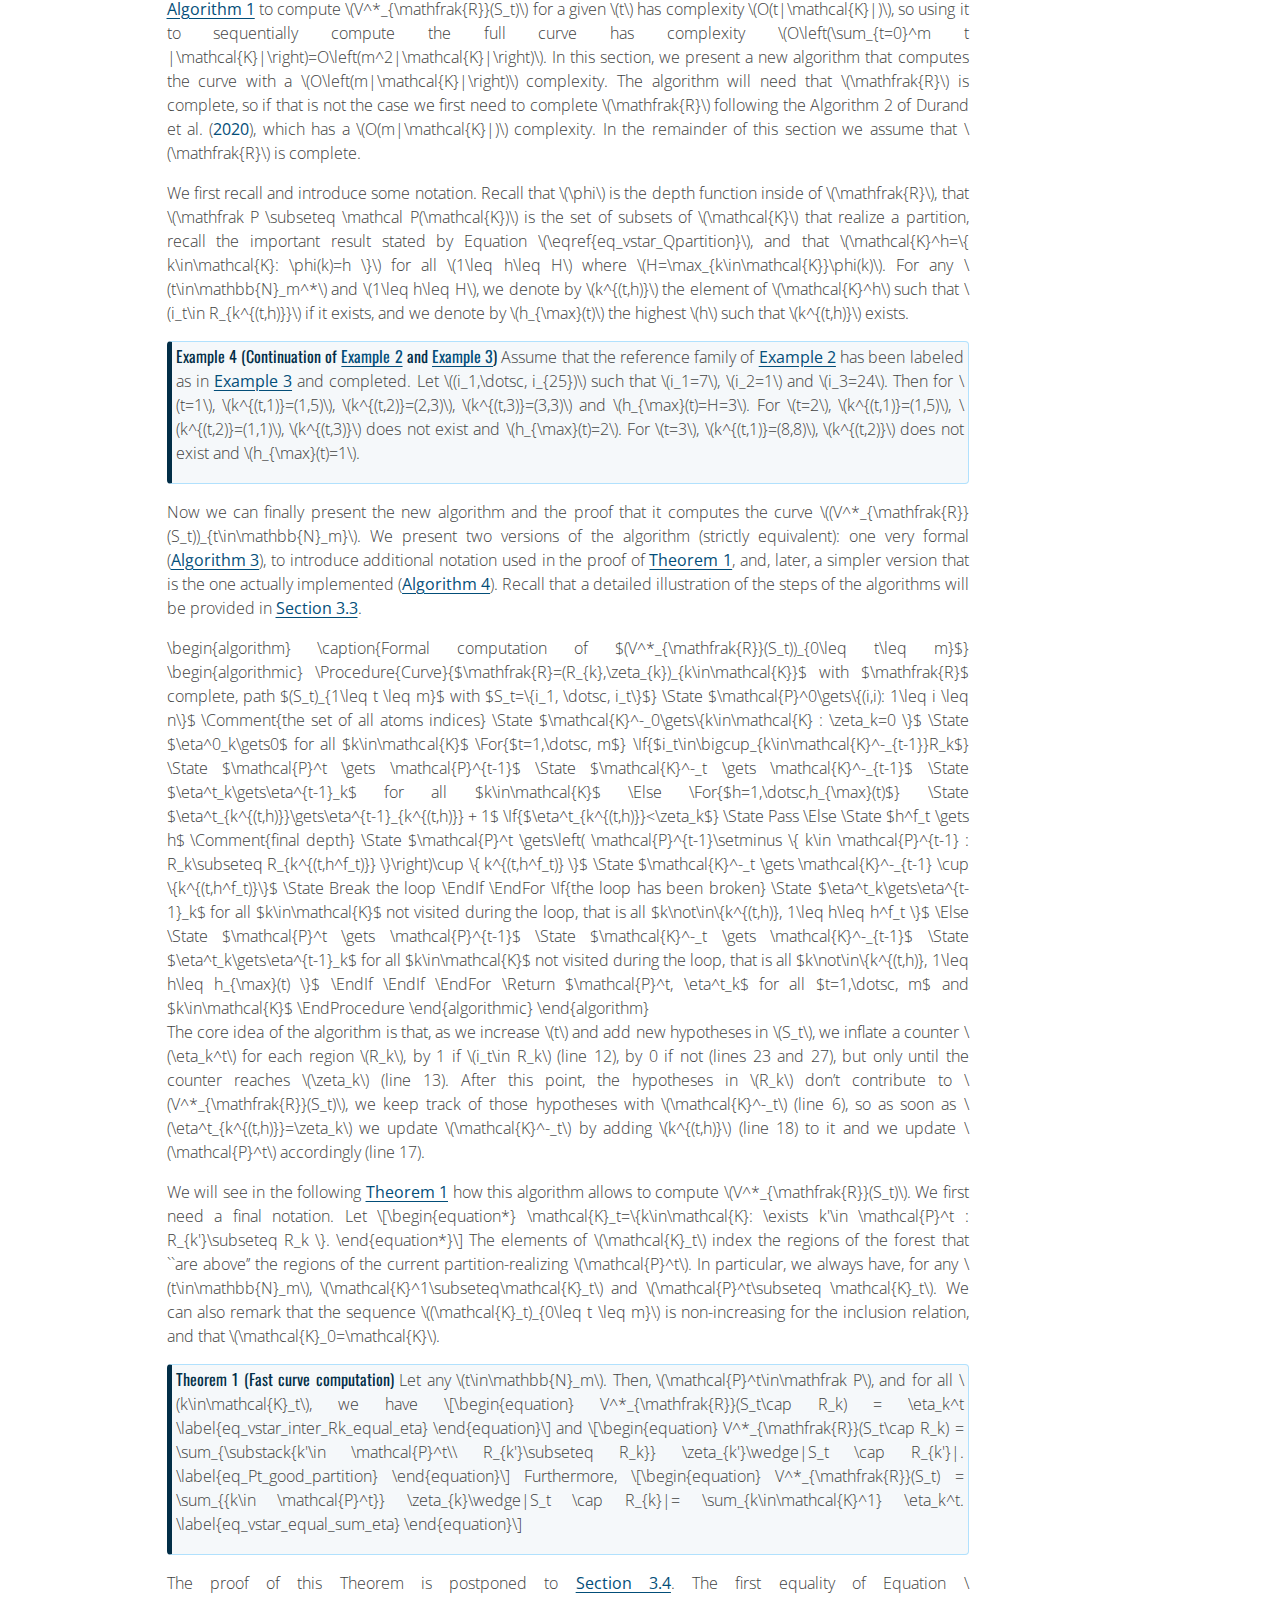
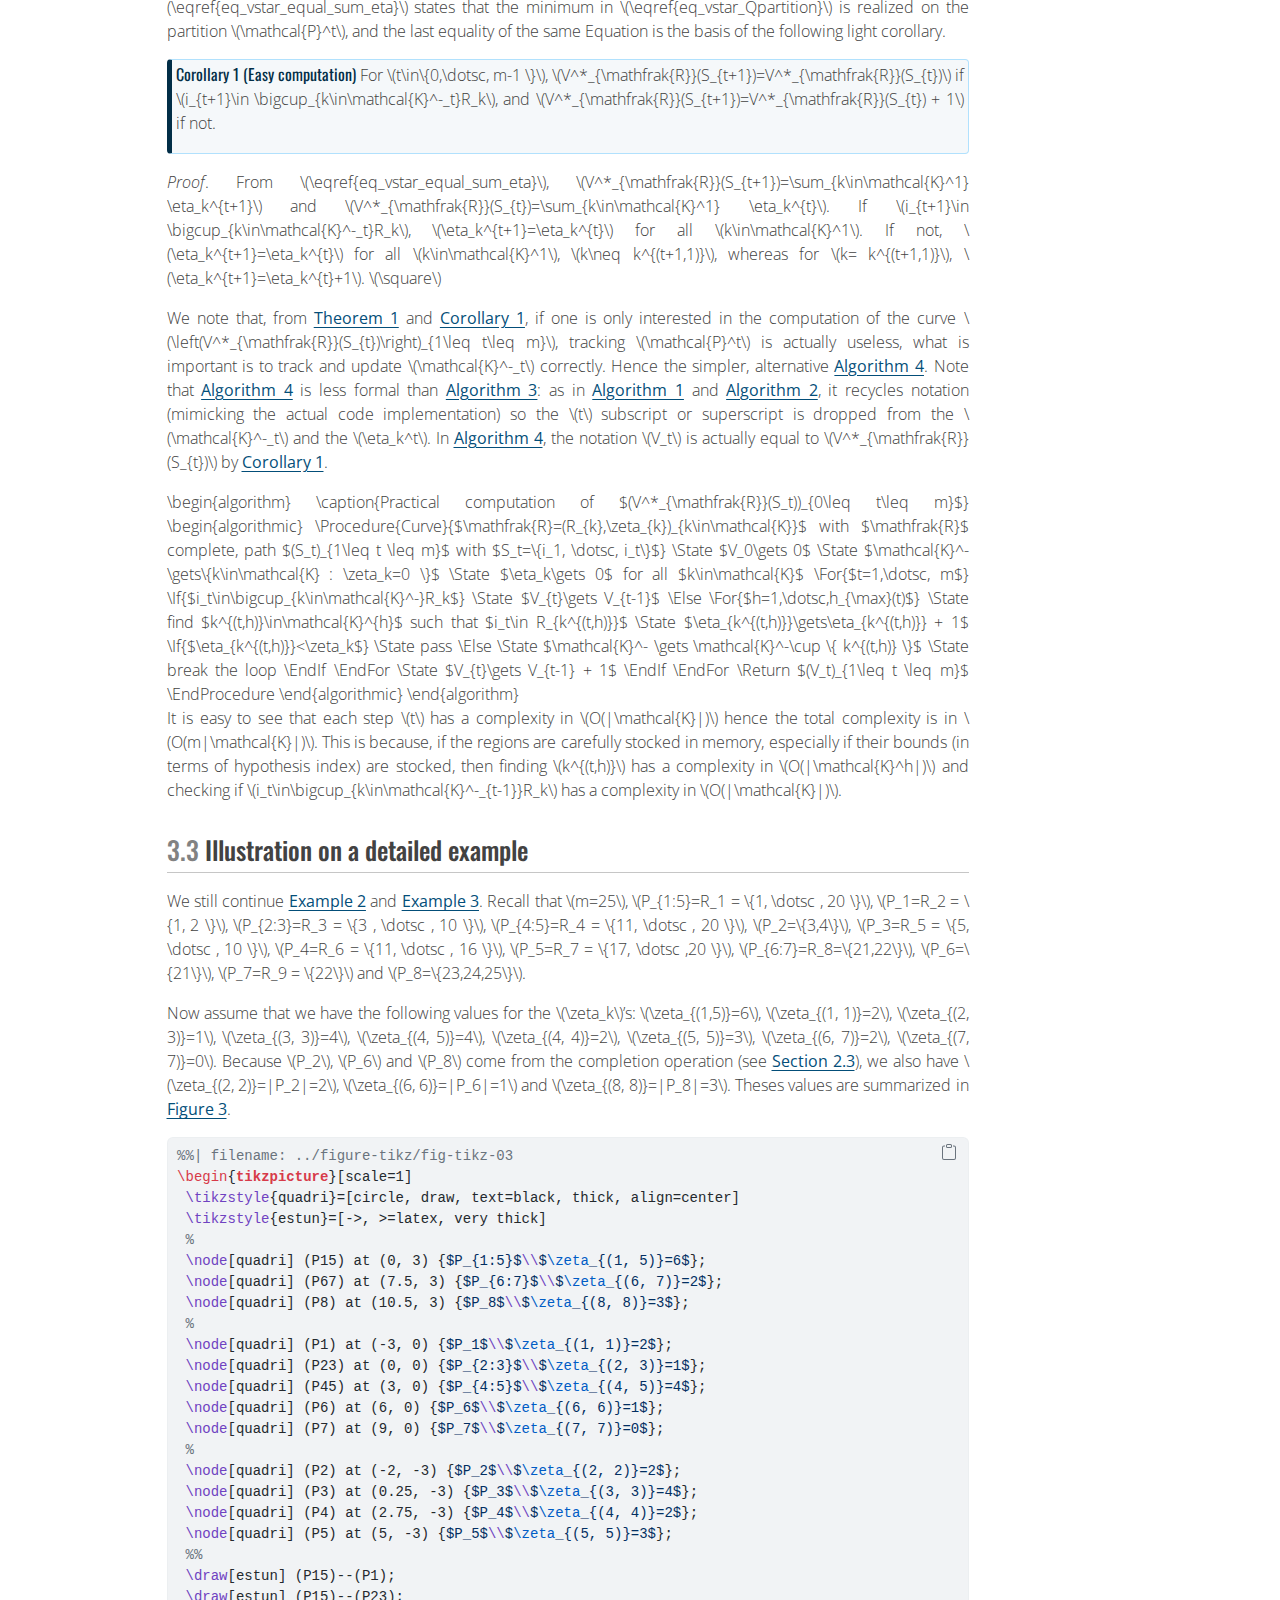
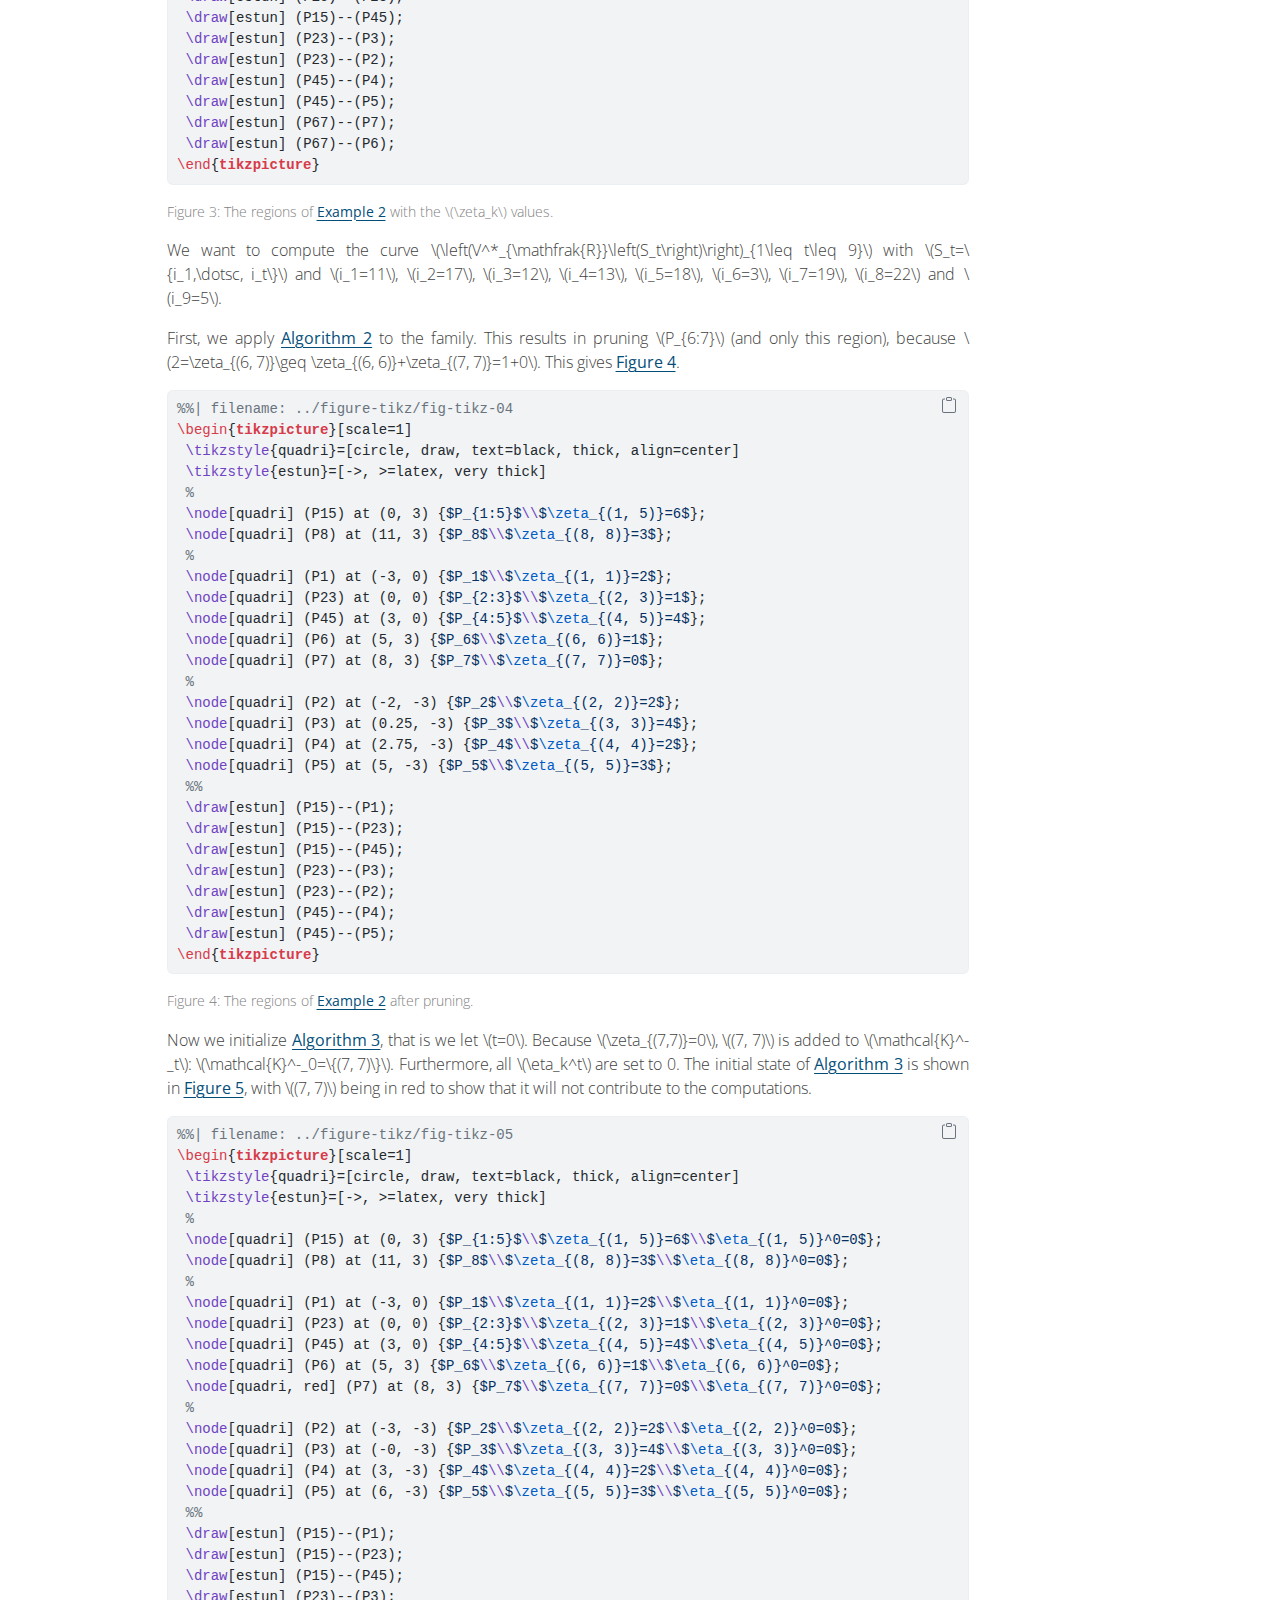
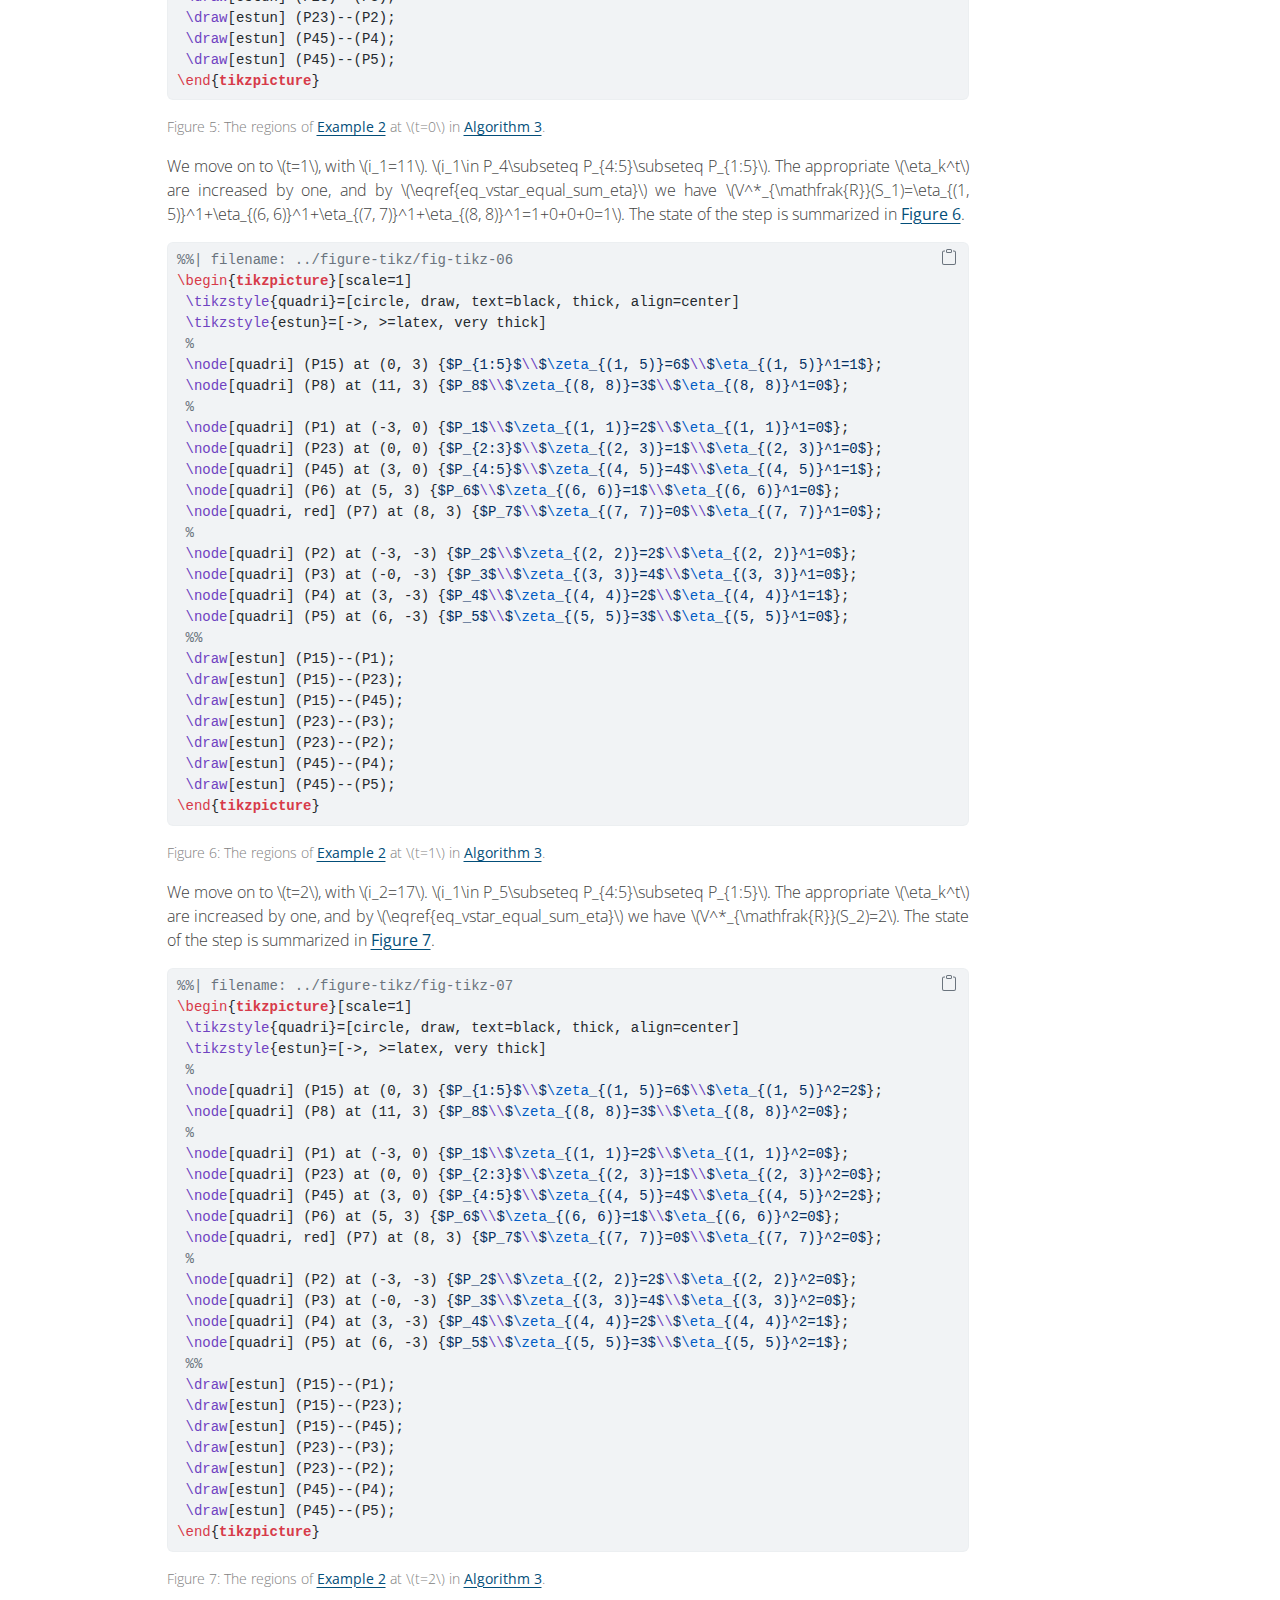
==== commit 4a09d08d: "Built site for gh-pages" ====
--- a/index.html
+++ b/index.html
@@ -7,7 +7,7 @@
 <meta name="viewport" content="width=device-width, initial-scale=1.0, user-scalable=yes">
 
 <meta name="author" content="Guillermo Durand">
-<meta name="dcterms.date" content="2025-02-03">
+<meta name="dcterms.date" content="2025-02-04">
 <meta name="keywords" content="multiple testing, algorithmic, post hoc inference, false discovery proportion, confidence bound">
 
 <title>A fast algorithm to compute a curve of confidence upper bounds for the False Discovery Proportion using a reference family with a forest structure</title>
@@ -186,14 +186,14 @@
       <div>
       <div class="quarto-title-meta-heading">Published</div>
       <div class="quarto-title-meta-contents">
-        <p class="date">February 3, 2025</p>
+        <p class="date">February 4, 2025</p>
       </div>
     </div>
                                     
       <div>
       <div class="quarto-title-meta-heading">Modified</div>
       <div class="quarto-title-meta-contents">
-        <p class="date-modified">February 3, 2025</p>
+        <p class="date-modified">February 4, 2025</p>
       </div>
     </div>
       
@@ -407,7 +407,7 @@
 \label{eq_vstar_Qpartition}
 \end{equation}\]</span> provided that the family is complete. Here, <span class="math inline">\(\mathfrak P \subseteq \mathcal P(\mathcal{K})\)</span> is the set of subsets of <span class="math inline">\(\mathcal{K}\)</span> that realize a partition, that is, the set of <span class="math inline">\(Q\subseteq\mathcal{K}\)</span> such that the <span class="math inline">\(R_k\)</span>, <span class="math inline">\(k\in Q\)</span>, form a partition of <span class="math inline">\(\mathbb{N}_m^*\)</span>. So the minimum in Equation <span class="math inline">\(\eqref{eq_vstar_Qpartition}\)</span> is over way less elements than in Equation <span class="math inline">\(\eqref{eq_vstar_Q}\)</span>.</p>
 <p>Finally, that paper provides a polynomial algorithm to <span class="math inline">\(V^*_{\mathfrak{R}}(S)\)</span> for a single <span class="math inline">\(S\subseteq\mathbb{N}_m^*\)</span>, which we reproduce here in <a href="#alg-vstar" class="quarto-xref">Algorithm 1</a>. The family is assumed complete, otherwise the first step would be to complete it. In the original paper, <span class="math inline">\(\mathcal{K}^h\)</span> used to designate the elements of <span class="math inline">\(\mathcal{K}\)</span> at depth <span class="math inline">\(h\)</span> plus the atoms at depth <span class="math inline">\(\leq h\)</span>. Actually one can realize that the last assumption is not needed for this algorithm to perform exactly the same, with the added benefit of not repeating computations at the atoms that don’t have the maximal depth. The only change is that sometimes <span class="math inline">\(Succ_k\)</span> can be empty, in which case we simply let <span class="math inline">\(newVec_k=\zeta_k\wedge|S\cap R_k|\)</span>. Thus, here in this paper, we define <span class="math inline">\(\mathcal{K}^h\)</span> as only the elements of <span class="math inline">\(\mathcal{K}\)</span> at depth <span class="math inline">\(h\)</span> (the previous intricate definition may still be necessary for the proof of Theorem 1 of <span class="citation" data-cites="MR4178188">Durand et al. (<a href="#ref-MR4178188" role="doc-biblioref">2020</a>)</span>): <span class="math inline">\(\mathcal{K}^h=\{ (i,j)\in\mathcal{K}: \phi(i,j)=h      \}, \:\:\:h\geq 1.\)</span> This is the only deviation from the notation of <span class="citation" data-cites="MR4178188">Durand et al. (<a href="#ref-MR4178188" role="doc-biblioref">2020</a>)</span>. Finally note that in the ongoing analogy with graph theory, the elements of <span class="math inline">\(\mathcal{K}^1\)</span> are the roots of the different trees making up the forest.</p>
-<div id="alg-vstar" class="pseudocode-container quarto-float" data-indent-size="1.2em" data-no-end="false" data-line-number="true" data-pseudocode-number="1" data-comment-delimiter="//" data-caption-prefix="Algorithm" data-line-number-punc=":">
+<div id="alg-vstar" class="pseudocode-container quarto-float" data-no-end="false" data-comment-delimiter="//" data-line-number="true" data-pseudocode-number="1" data-caption-prefix="Algorithm" data-indent-size="1.2em" data-line-number-punc=":">
 <div class="pseudocode">
 \begin{algorithm} \caption{Computation of a given $V^*_{\mathfrak{R}}(S)$} \begin{algorithmic} \Procedure{Vstar}{S, $\mathfrak{R}=(R_{k},\zeta_{k})_{k\in\mathcal{K}}$ with $\mathfrak{R}$ complete} \State $ H \gets \max_{k\in\mathcal{K}} \phi(k) $ \Comment{maximum depth} \For{$h = H-1, \dotsc, 1$} \State $\mathcal{K}^h\gets \{ k\in\mathcal{K} : \phi(k) =h \}$ \State $newVec\gets (0)_{k \in \mathcal{K}^h}$ \For{$k \in \mathcal{K}^h$} \State $Succ_k \gets \{ k' \in \mathcal{K}^{h+1} : R_{k'}\subseteq R_k\}$ \If{$Succ_k=\varnothing$} \State $newVec_k \gets \zeta_k\wedge|S\cap R_k|$ \Else \State $newVec_k \gets \min\left( \zeta_{k}\wedge|S\cap R_k| , \sum_{k'\in Succ_k} Vec_{k'} \right)$ \EndIf \EndFor \State $Vec\gets newVec$ \EndFor \Return $\sum_{k\in\mathcal{K}^1} Vec_k $ \EndProcedure \end{algorithmic} \end{algorithm}
 </div>
@@ -470,7 +470,7 @@
 </div>
 <p>This gives a practical way to speed up computations by first pruning the family before computing any <span class="math inline">\(V^*_{\mathfrak{R}}(S)\)</span>, because <span class="math inline">\(\mathcal{K}^{\mathfrak{pr}}\)</span> is smaller than <span class="math inline">\(\mathcal{K}\)</span>, and by the above Proposition there is no theoretical loss in doing so.</p>
 <p>Furthermore, pruning can be done really simply by following <a href="#alg-vstar" class="quarto-xref">Algorithm 1</a> for <span class="math inline">\(S=\mathbb{N}_m^*\)</span>, and pruning when appropriate. This gives the following <a href="#alg-pruning" class="quarto-xref">Algorithm 2</a>, assuming, for simplicity, that the family is complete. The computation time of the algorithm is the same as <a href="#alg-vstar" class="quarto-xref">Algorithm 1</a>, that is <span class="math inline">\(O(m|\mathcal{K}|)\)</span>. Note that the only differences between <a href="#alg-pruning" class="quarto-xref">Algorithm 2</a> and <a href="#alg-vstar" class="quarto-xref">Algorithm 1</a> are the pruning step and <span class="math inline">\(\zeta_k\)</span> replacing <span class="math inline">\(\zeta_k\wedge|S\cap R_k|\)</span>, because <span class="math inline">\(\zeta_k\leq|R_k|\)</span> and here <span class="math inline">\(S=\mathbb{N}_m^*\)</span>, so <span class="math inline">\(\zeta_k\wedge|\mathbb{N}_m^*\cap R_k|=\zeta_k\)</span>. Also note that the algorithm returns <span class="math inline">\(V^*_{\mathfrak{R}}(\mathbb{N}_m^*)\)</span> as a by-product. The following proposition states that <a href="#alg-pruning" class="quarto-xref">Algorithm 2</a> indeed produces the pruned region as in <a href="#def-pruning" class="quarto-xref">Definition&nbsp;1</a>.</p>
-<div id="alg-pruning" class="pseudocode-container quarto-float" data-indent-size="1.2em" data-no-end="false" data-line-number="true" data-pseudocode-number="2" data-comment-delimiter="//" data-caption-prefix="Algorithm" data-line-number-punc=":">
+<div id="alg-pruning" class="pseudocode-container quarto-float" data-no-end="false" data-comment-delimiter="//" data-line-number="true" data-pseudocode-number="2" data-caption-prefix="Algorithm" data-indent-size="1.2em" data-line-number-punc=":">
 <div class="pseudocode">
 \begin{algorithm} \caption{Pruning of $\mathfrak{R}$} \begin{algorithmic} \Procedure{Pruning}{$\mathfrak{R}=(R_{k},\zeta_{k})_{k\in\mathcal{K}}$ with $\mathfrak{R}$ complete} \State $\mathcal{L}\gets\mathcal{K}$ \State $ H \gets \max_{k\in\mathcal{K}} \phi(k) $ \Comment{maximum depth} \For{$h = H-1, \dotsc, 1$} \State $\mathcal{K}^h\gets \{ k\in\mathcal{K} : \phi(k) =h \}$ \State $newVec\gets (0)_{k \in \mathcal{K}^h}$ \For{$k \in \mathcal{K}^h$} \State $Succ_k \gets \{ k' \in \mathcal{K}^{h+1} : R_{k'}\subseteq R_k\}$ \If{$Succ_k=\varnothing$} \State $newVec_k \gets \zeta_k$ \Else \If{$\zeta_{k} \geq \sum_{k'\in Succ_k} Vec_{k'}$} \State $\mathcal{L}\gets \mathcal{L}\setminus \{ k \}$ \Comment{pruning of the region indexed by $k$} \EndIf \State $newVec_k \gets \min\left( \zeta_{k} , \sum_{k'\in Succ_k} Vec_{k'} \right)$ \EndIf \EndFor \State $Vec\gets newVec$ \EndFor \Return $(\mathcal{L},\sum_{k\in\mathcal{K}^1} Vec_k )$ \EndProcedure \end{algorithmic} \end{algorithm}
 </div>
@@ -492,7 +492,7 @@
 <p><span class="theorem-title"><strong>Example 4 (Continuation of <a href="#exm-toy-forest" class="quarto-xref">Example&nbsp;2</a> and <a href="#exm-toy-leaves" class="quarto-xref">Example&nbsp;3</a>)</strong></span> Assume that the reference family of <a href="#exm-toy-forest" class="quarto-xref">Example&nbsp;2</a> has been labeled as in <a href="#exm-toy-leaves" class="quarto-xref">Example&nbsp;3</a> and completed. Let <span class="math inline">\((i_1,\dotsc, i_{25})\)</span> such that <span class="math inline">\(i_1=7\)</span>, <span class="math inline">\(i_2=1\)</span> and <span class="math inline">\(i_3=24\)</span>. Then for <span class="math inline">\(t=1\)</span>, <span class="math inline">\(k^{(t,1)}=(1,5)\)</span>, <span class="math inline">\(k^{(t,2)}=(2,3)\)</span>, <span class="math inline">\(k^{(t,3)}=(3,3)\)</span> and <span class="math inline">\(h_{\max}(t)=H=3\)</span>. For <span class="math inline">\(t=2\)</span>, <span class="math inline">\(k^{(t,1)}=(1,5)\)</span>, <span class="math inline">\(k^{(t,2)}=(1,1)\)</span>, <span class="math inline">\(k^{(t,3)}\)</span> does not exist and <span class="math inline">\(h_{\max}(t)=2\)</span>. For <span class="math inline">\(t=3\)</span>, <span class="math inline">\(k^{(t,1)}=(8,8)\)</span>, <span class="math inline">\(k^{(t,2)}\)</span> does not exist and <span class="math inline">\(h_{\max}(t)=1\)</span>.</p>
 </div>
 <p>Now we can finally present the new algorithm and the proof that it computes the curve <span class="math inline">\((V^*_{\mathfrak{R}}(S_t))_{t\in\mathbb{N}_m}\)</span>. We present two versions of the algorithm (strictly equivalent): one very formal (<a href="#alg-formal-curve" class="quarto-xref">Algorithm 3</a>), to introduce additional notation used in the proof of <a href="#thm-curve-path" class="quarto-xref">Theorem&nbsp;1</a>, and, later, a simpler version that is the one actually implemented (<a href="#alg-curve" class="quarto-xref">Algorithm 4</a>). Recall that a detailed illustration of the steps of the algorithms will be provided in <a href="#sec-example" class="quarto-xref">Section&nbsp;3.3</a>.</p>
-<div id="alg-formal-curve" class="pseudocode-container quarto-float" data-indent-size="1.2em" data-no-end="false" data-line-number="true" data-pseudocode-number="3" data-comment-delimiter="//" data-caption-prefix="Algorithm" data-line-number-punc=":">
+<div id="alg-formal-curve" class="pseudocode-container quarto-float" data-no-end="false" data-comment-delimiter="//" data-line-number="true" data-pseudocode-number="3" data-caption-prefix="Algorithm" data-indent-size="1.2em" data-line-number-punc=":">
 <div class="pseudocode">
 \begin{algorithm} \caption{Formal computation of $(V^*_{\mathfrak{R}}(S_t))_{0\leq t\leq m}$} \begin{algorithmic} \Procedure{Curve}{$\mathfrak{R}=(R_{k},\zeta_{k})_{k\in\mathcal{K}}$ with $\mathfrak{R}$ complete, path $(S_t)_{1\leq t \leq m}$ with $S_t=\{i_1, \dotsc, i_t\}$} \State $\mathcal{P}^0\gets\{(i,i): 1\leq i \leq n\}$ \Comment{the set of all atoms indices} \State $\mathcal{K}^-_0\gets\{k\in\mathcal{K} : \zeta_k=0 \}$ \State $\eta^0_k\gets0$ for all $k\in\mathcal{K}$ \For{$t=1,\dotsc, m$} \If{$i_t\in\bigcup_{k\in\mathcal{K}^-_{t-1}}R_k$} \State $\mathcal{P}^t \gets \mathcal{P}^{t-1}$ \State $\mathcal{K}^-_t \gets \mathcal{K}^-_{t-1}$ \State $\eta^t_k\gets\eta^{t-1}_k$ for all $k\in\mathcal{K}$ \Else \For{$h=1,\dotsc,h_{\max}(t)$} \State $\eta^t_{k^{(t,h)}}\gets\eta^{t-1}_{k^{(t,h)}} + 1$ \If{$\eta^t_{k^{(t,h)}}&lt;\zeta_k$} \State Pass \Else \State $h^f_t \gets h$ \Comment{final depth} \State $\mathcal{P}^t \gets\left( \mathcal{P}^{t-1}\setminus \{ k\in \mathcal{P}^{t-1} : R_k\subseteq R_{k^{(t,h^f_t)}} \}\right)\cup \{ k^{(t,h^f_t)} \}$ \State $\mathcal{K}^-_t \gets \mathcal{K}^-_{t-1} \cup \{k^{(t,h^f_t)}\}$ \State Break the loop \EndIf \EndFor \If{the loop has been broken} \State $\eta^t_k\gets\eta^{t-1}_k$ for all $k\in\mathcal{K}$ not visited during the loop, that is all $k\not\in\{k^{(t,h)}, 1\leq h\leq h^f_t \}$ \Else \State $\mathcal{P}^t \gets \mathcal{P}^{t-1}$ \State $\mathcal{K}^-_t \gets \mathcal{K}^-_{t-1}$ \State $\eta^t_k\gets\eta^{t-1}_k$ for all $k\in\mathcal{K}$ not visited during the loop, that is all $k\not\in\{k^{(t,h)}, 1\leq h\leq h_{\max}(t) \}$ \EndIf \EndIf \EndFor \Return $\mathcal{P}^t, \eta^t_k$ for all $t=1,\dotsc, m$ and $k\in\mathcal{K}$ \EndProcedure \end{algorithmic} \end{algorithm}
 </div>
@@ -521,7 +521,7 @@
 <p><span class="proof-title"><em>Proof</em>. </span>From <span class="math inline">\(\eqref{eq_vstar_equal_sum_eta}\)</span>, <span class="math inline">\(V^*_{\mathfrak{R}}(S_{t+1})=\sum_{k\in\mathcal{K}^1} \eta_k^{t+1}\)</span> and <span class="math inline">\(V^*_{\mathfrak{R}}(S_{t})=\sum_{k\in\mathcal{K}^1} \eta_k^{t}\)</span>. If <span class="math inline">\(i_{t+1}\in \bigcup_{k\in\mathcal{K}^-_t}R_k\)</span>, <span class="math inline">\(\eta_k^{t+1}=\eta_k^{t}\)</span> for all <span class="math inline">\(k\in\mathcal{K}^1\)</span>. If not, <span class="math inline">\(\eta_k^{t+1}=\eta_k^{t}\)</span> for all <span class="math inline">\(k\in\mathcal{K}^1\)</span>, <span class="math inline">\(k\neq k^{(t+1,1)}\)</span>, whereas for <span class="math inline">\(k= k^{(t+1,1)}\)</span>, <span class="math inline">\(\eta_k^{t+1}=\eta_k^{t}+1\)</span>. <span class="math inline">\(\square\)</span></p>
 </div>
 <p>We note that, from <a href="#thm-curve-path" class="quarto-xref">Theorem&nbsp;1</a> and <a href="#cor-easy-impl" class="quarto-xref">Corollary&nbsp;1</a>, if one is only interested in the computation of the curve <span class="math inline">\(\left(V^*_{\mathfrak{R}}(S_{t})\right)_{1\leq t\leq m}\)</span>, tracking <span class="math inline">\(\mathcal{P}^t\)</span> is actually useless, what is important is to track and update <span class="math inline">\(\mathcal{K}^-_t\)</span> correctly. Hence the simpler, alternative <a href="#alg-curve" class="quarto-xref">Algorithm 4</a>. Note that <a href="#alg-curve" class="quarto-xref">Algorithm 4</a> is less formal than <a href="#alg-formal-curve" class="quarto-xref">Algorithm 3</a>: as in <a href="#alg-vstar" class="quarto-xref">Algorithm 1</a> and <a href="#alg-pruning" class="quarto-xref">Algorithm 2</a>, it recycles notation (mimicking the actual code implementation) so the <span class="math inline">\(t\)</span> subscript or superscript is dropped from the <span class="math inline">\(\mathcal{K}^-_t\)</span> and the <span class="math inline">\(\eta_k^t\)</span>. In <a href="#alg-curve" class="quarto-xref">Algorithm 4</a>, the notation <span class="math inline">\(V_t\)</span> is actually equal to <span class="math inline">\(V^*_{\mathfrak{R}}(S_{t})\)</span> by <a href="#cor-easy-impl" class="quarto-xref">Corollary&nbsp;1</a>.</p>
-<div id="alg-curve" class="pseudocode-container quarto-float" data-indent-size="1.2em" data-no-end="false" data-line-number="true" data-pseudocode-number="4" data-comment-delimiter="//" data-caption-prefix="Algorithm" data-line-number-punc=":">
+<div id="alg-curve" class="pseudocode-container quarto-float" data-no-end="false" data-comment-delimiter="//" data-line-number="true" data-pseudocode-number="4" data-caption-prefix="Algorithm" data-indent-size="1.2em" data-line-number-punc=":">
 <div class="pseudocode">
 \begin{algorithm} \caption{Practical computation of $(V^*_{\mathfrak{R}}(S_t))_{0\leq t\leq m}$} \begin{algorithmic} \Procedure{Curve}{$\mathfrak{R}=(R_{k},\zeta_{k})_{k\in\mathcal{K}}$ with $\mathfrak{R}$ complete, path $(S_t)_{1\leq t \leq m}$ with $S_t=\{i_1, \dotsc, i_t\}$} \State $V_0\gets 0$ \State $\mathcal{K}^-\gets\{k\in\mathcal{K} : \zeta_k=0 \}$ \State $\eta_k\gets 0$ for all $k\in\mathcal{K}$ \For{$t=1,\dotsc, m$} \If{$i_t\in\bigcup_{k\in\mathcal{K}^-}R_k$} \State $V_{t}\gets V_{t-1}$ \Else \For{$h=1,\dotsc,h_{\max}(t)$} \State find $k^{(t,h)}\in\mathcal{K}^{h}$ such that $i_t\in R_{k^{(t,h)}}$ \State $\eta_{k^{(t,h)}}\gets\eta_{k^{(t,h)}} + 1$ \If{$\eta_{k^{(t,h)}}&lt;\zeta_k$} \State pass \Else \State $\mathcal{K}^- \gets \mathcal{K}^-\cup \{ k^{(t,h)} \}$ \State break the loop \EndIf \EndFor \State $V_{t}\gets V_{t-1} + 1$ \EndIf \EndFor \Return $(V_t)_{1\leq t \leq m}$ \EndProcedure \end{algorithmic} \end{algorithm}
 </div>
@@ -1378,7 +1378,7 @@
 </section>
 <section id="acknowledgements" class="level1" data-number="7">
 <h1 data-number="7"><span class="header-section-number">7</span> Acknowledgements</h1>
-<p>This work has been supported by ANR-20-IDEES-0002 (PIA), ANR-19-CHIA-0021 (BISCOTTE), ANR-23-CE40-0018 (BACKUP) and ANR-21-CE23-0035 (ASCAI). Thanks to Romain Périer for being the first to extensively use the new implemented algorithms.</p>
+<p>This work has been supported by ANR-20-IDEES-0002 (PIA), ANR-19-CHIA-0021 (BISCOTTE), ANR-23-CE40-0018 (BACKUP) and ANR-21-CE23-0035 (ASCAI). Thanks to Romain Périer for being the first to extensively use the new implemented algorithms. Thanks to Pierre Neuvial for his valuable feedback on the version of the submission.</p>
 </section>
 <section id="references" class="level1 unnumbered">
 <h1 class="unnumbered">References</h1>
@@ -1494,7 +1494,7 @@
     Bounds for the {False} {Discovery} {Proportion} Using a Reference
     Family with a Forest Structure},
   journal = {Computo},
-  date = {2025-02-03},
+  date = {2025-02-04},
   url = {https://computo.sfds.asso.fr/algo-curve},
   doi = {xxxx},
   issn = {2824-7795},
@@ -3295,7 +3295,7 @@
 <span id="cb3-1418"><a href="#cb3-1418" aria-hidden="true" tabindex="-1"></a></span>
 <span id="cb3-1419"><a href="#cb3-1419" aria-hidden="true" tabindex="-1"></a><span class="fu"># Acknowledgements</span></span>
 <span id="cb3-1420"><a href="#cb3-1420" aria-hidden="true" tabindex="-1"></a></span>
-<span id="cb3-1421"><a href="#cb3-1421" aria-hidden="true" tabindex="-1"></a>This work has been supported by ANR-20-IDEES-0002 (PIA), ANR-19-CHIA-0021 (BISCOTTE), ANR-23-CE40-0018 (BACKUP) and ANR-21-CE23-0035 (ASCAI). Thanks to Romain Périer for being the first to extensively use the new implemented algorithms.</span>
+<span id="cb3-1421"><a href="#cb3-1421" aria-hidden="true" tabindex="-1"></a>This work has been supported by ANR-20-IDEES-0002 (PIA), ANR-19-CHIA-0021 (BISCOTTE), ANR-23-CE40-0018 (BACKUP) and ANR-21-CE23-0035 (ASCAI). Thanks to Romain Périer for being the first to extensively use the new implemented algorithms. Thanks to Pierre Neuvial for his valuable feedback on the version of the submission.</span>
 <span id="cb3-1422"><a href="#cb3-1422" aria-hidden="true" tabindex="-1"></a></span>
 <span id="cb3-1423"><a href="#cb3-1423" aria-hidden="true" tabindex="-1"></a><span class="fu"># References {.unnumbered}</span></span>
 <span id="cb3-1424"><a href="#cb3-1424" aria-hidden="true" tabindex="-1"></a></span>
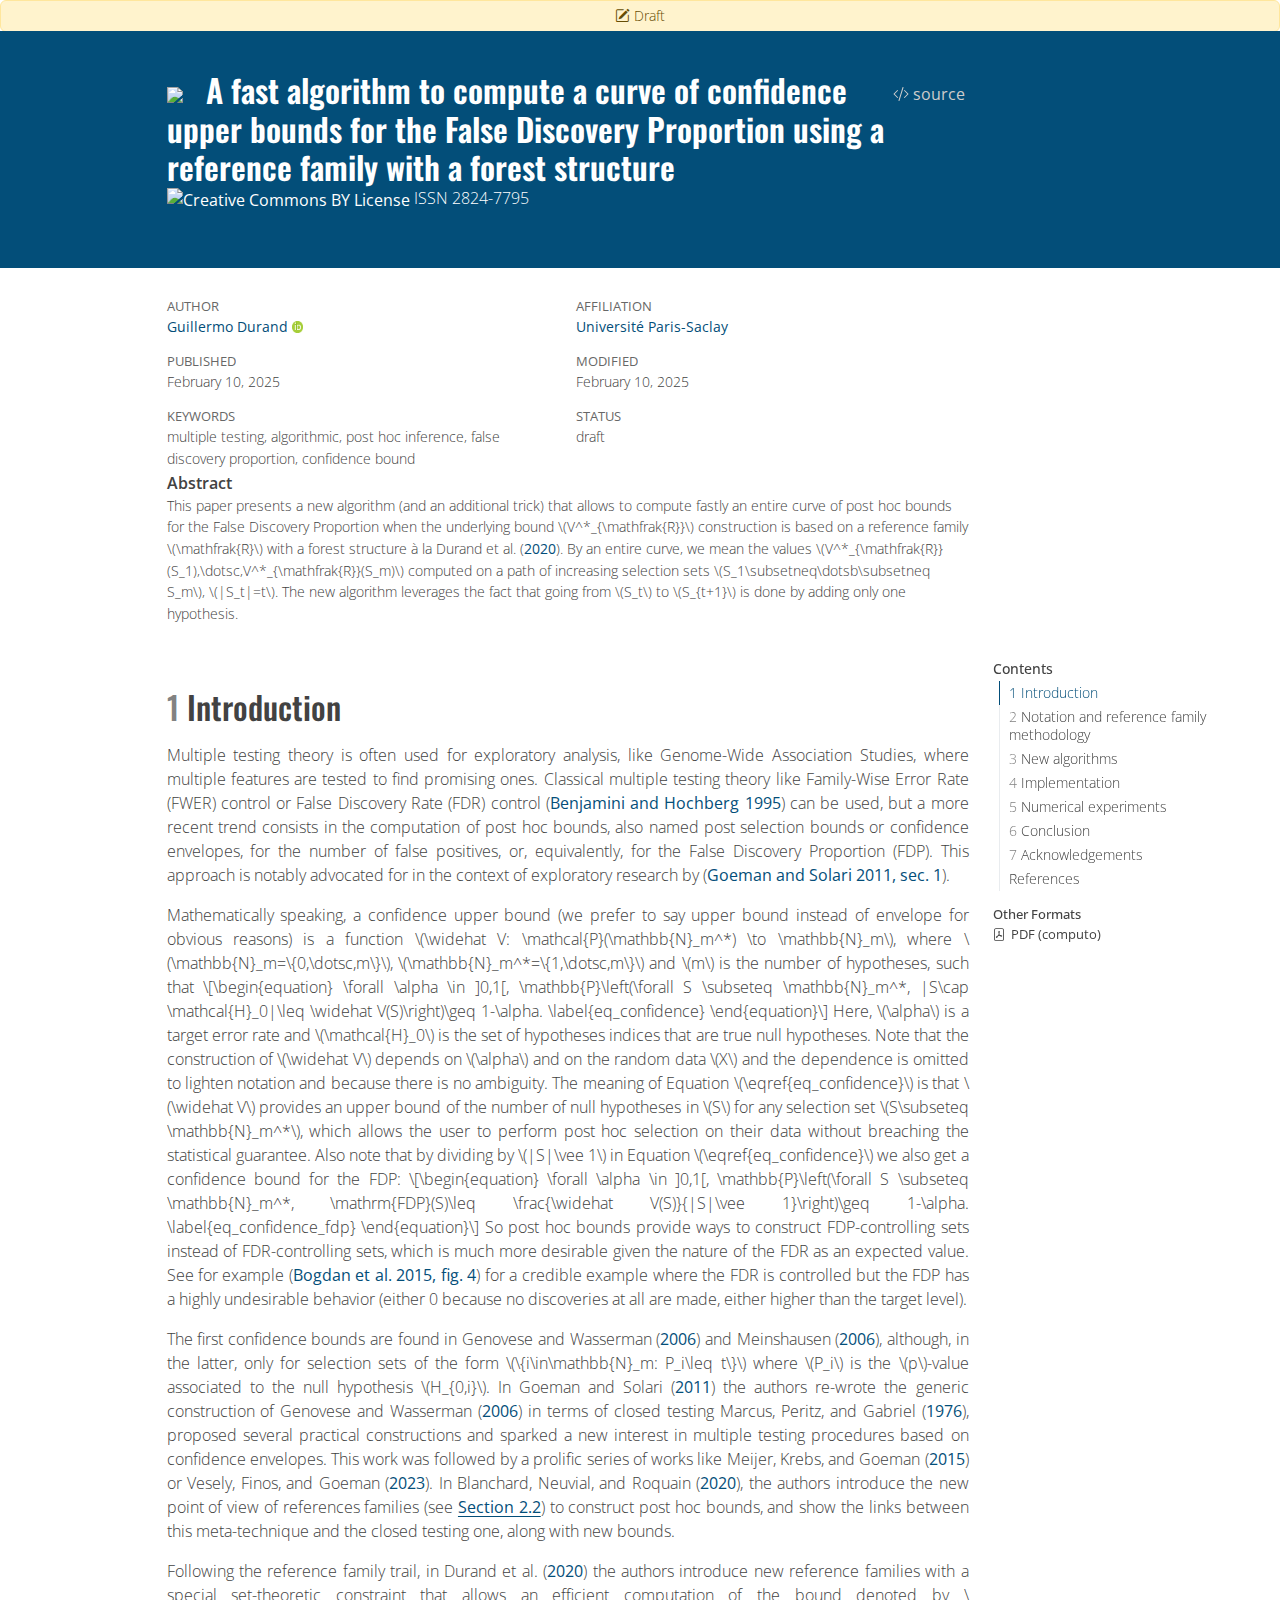
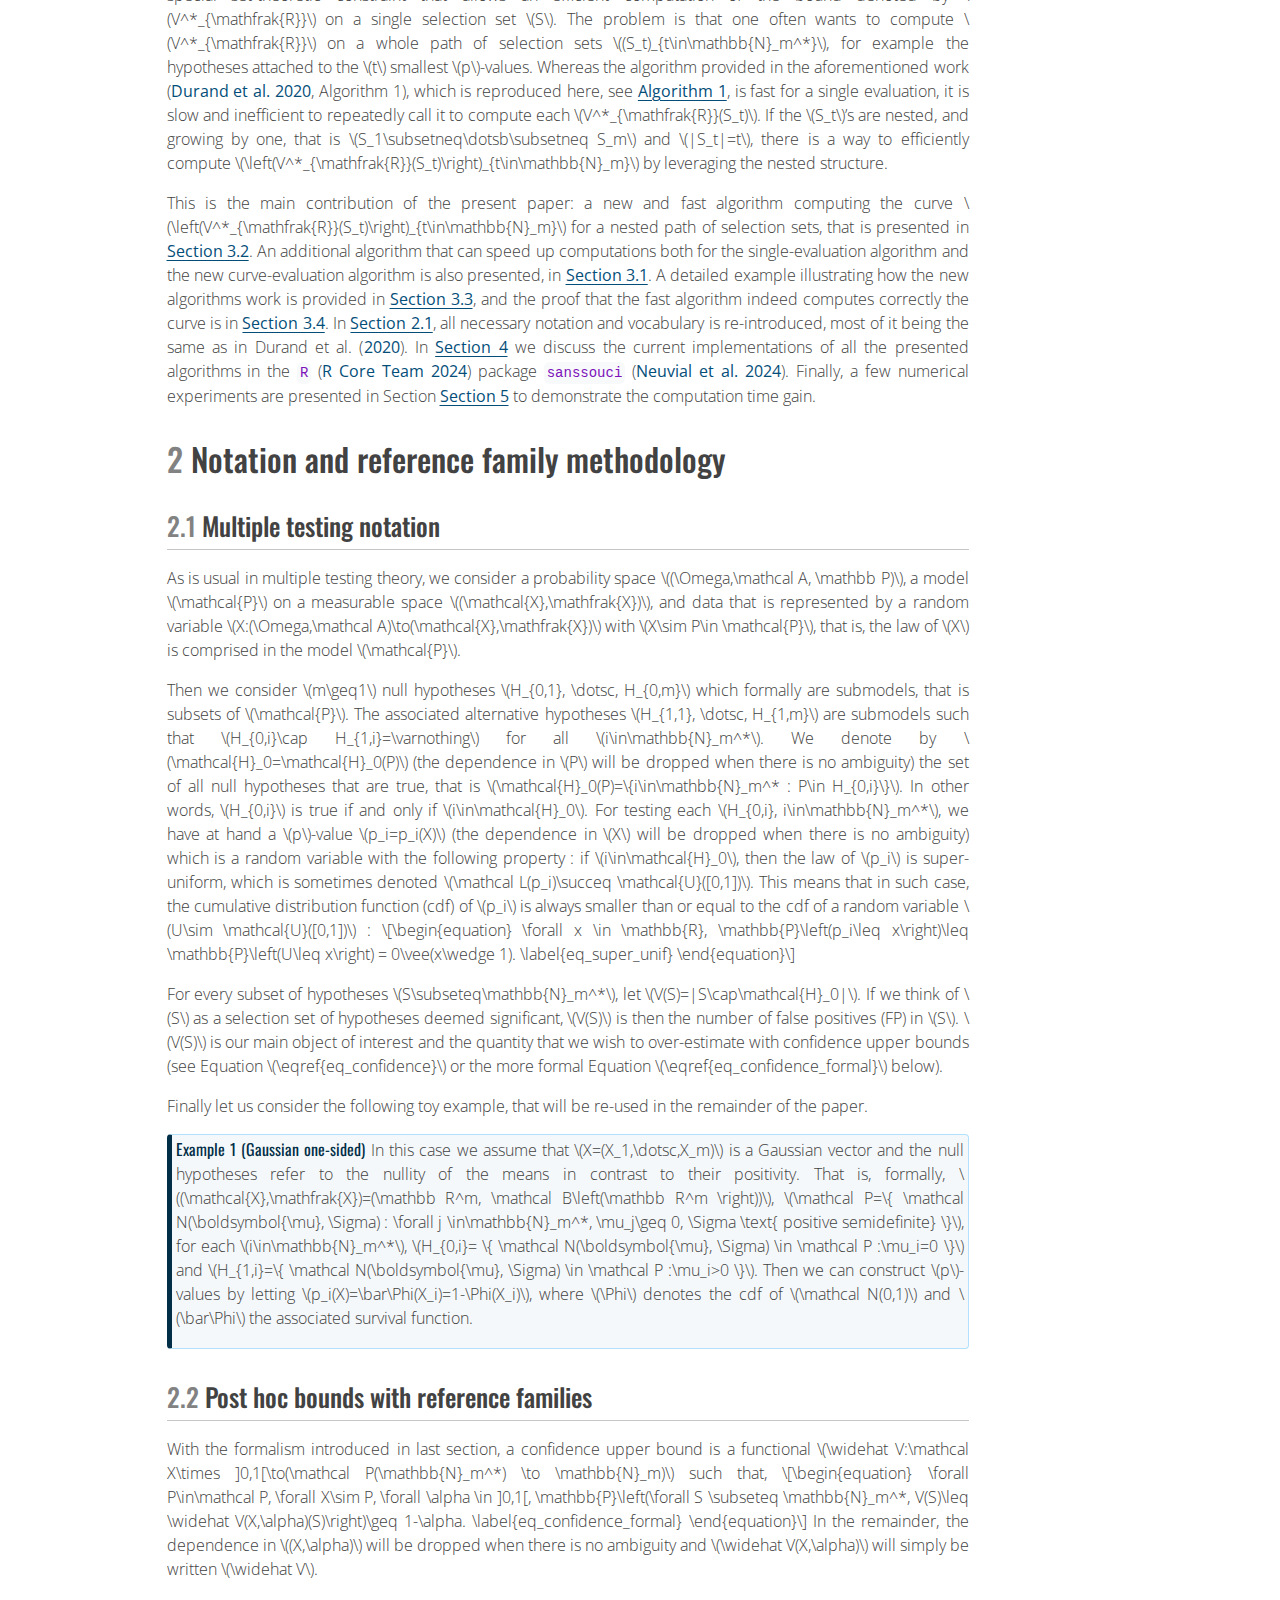
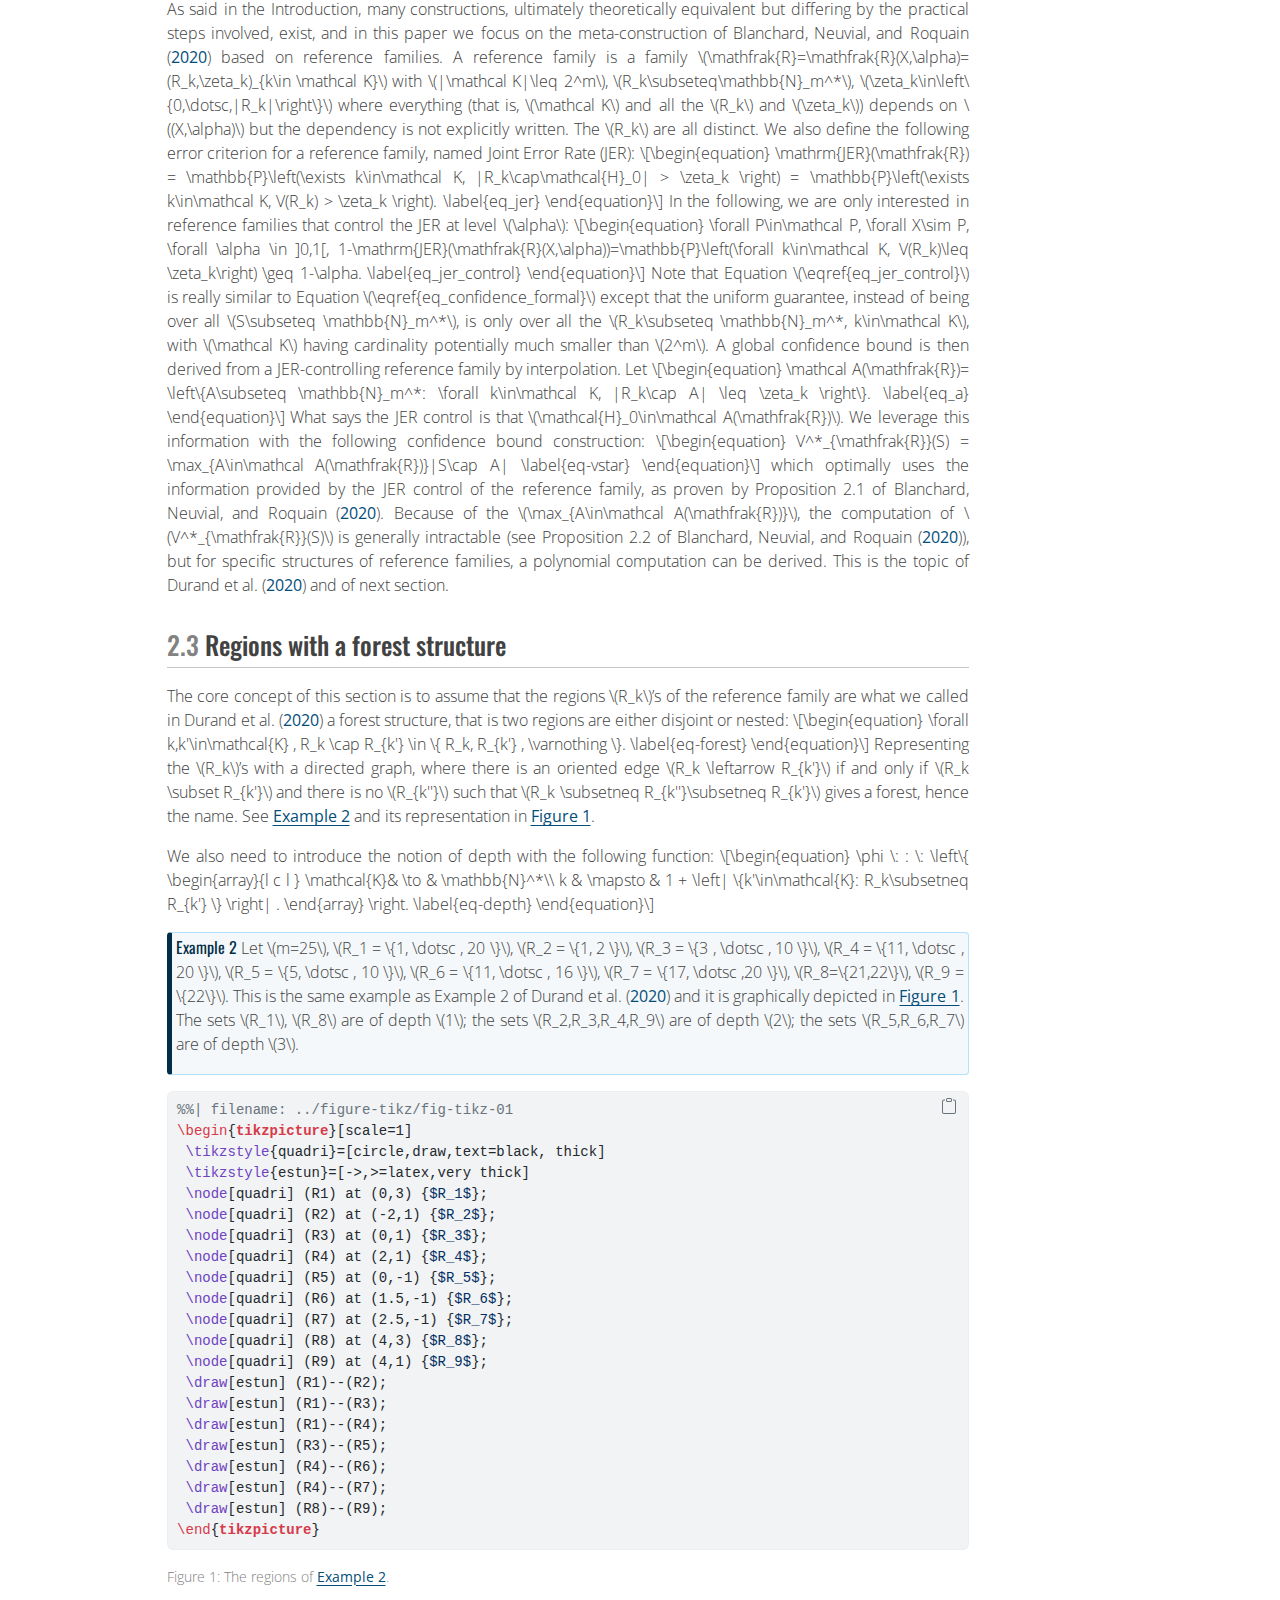
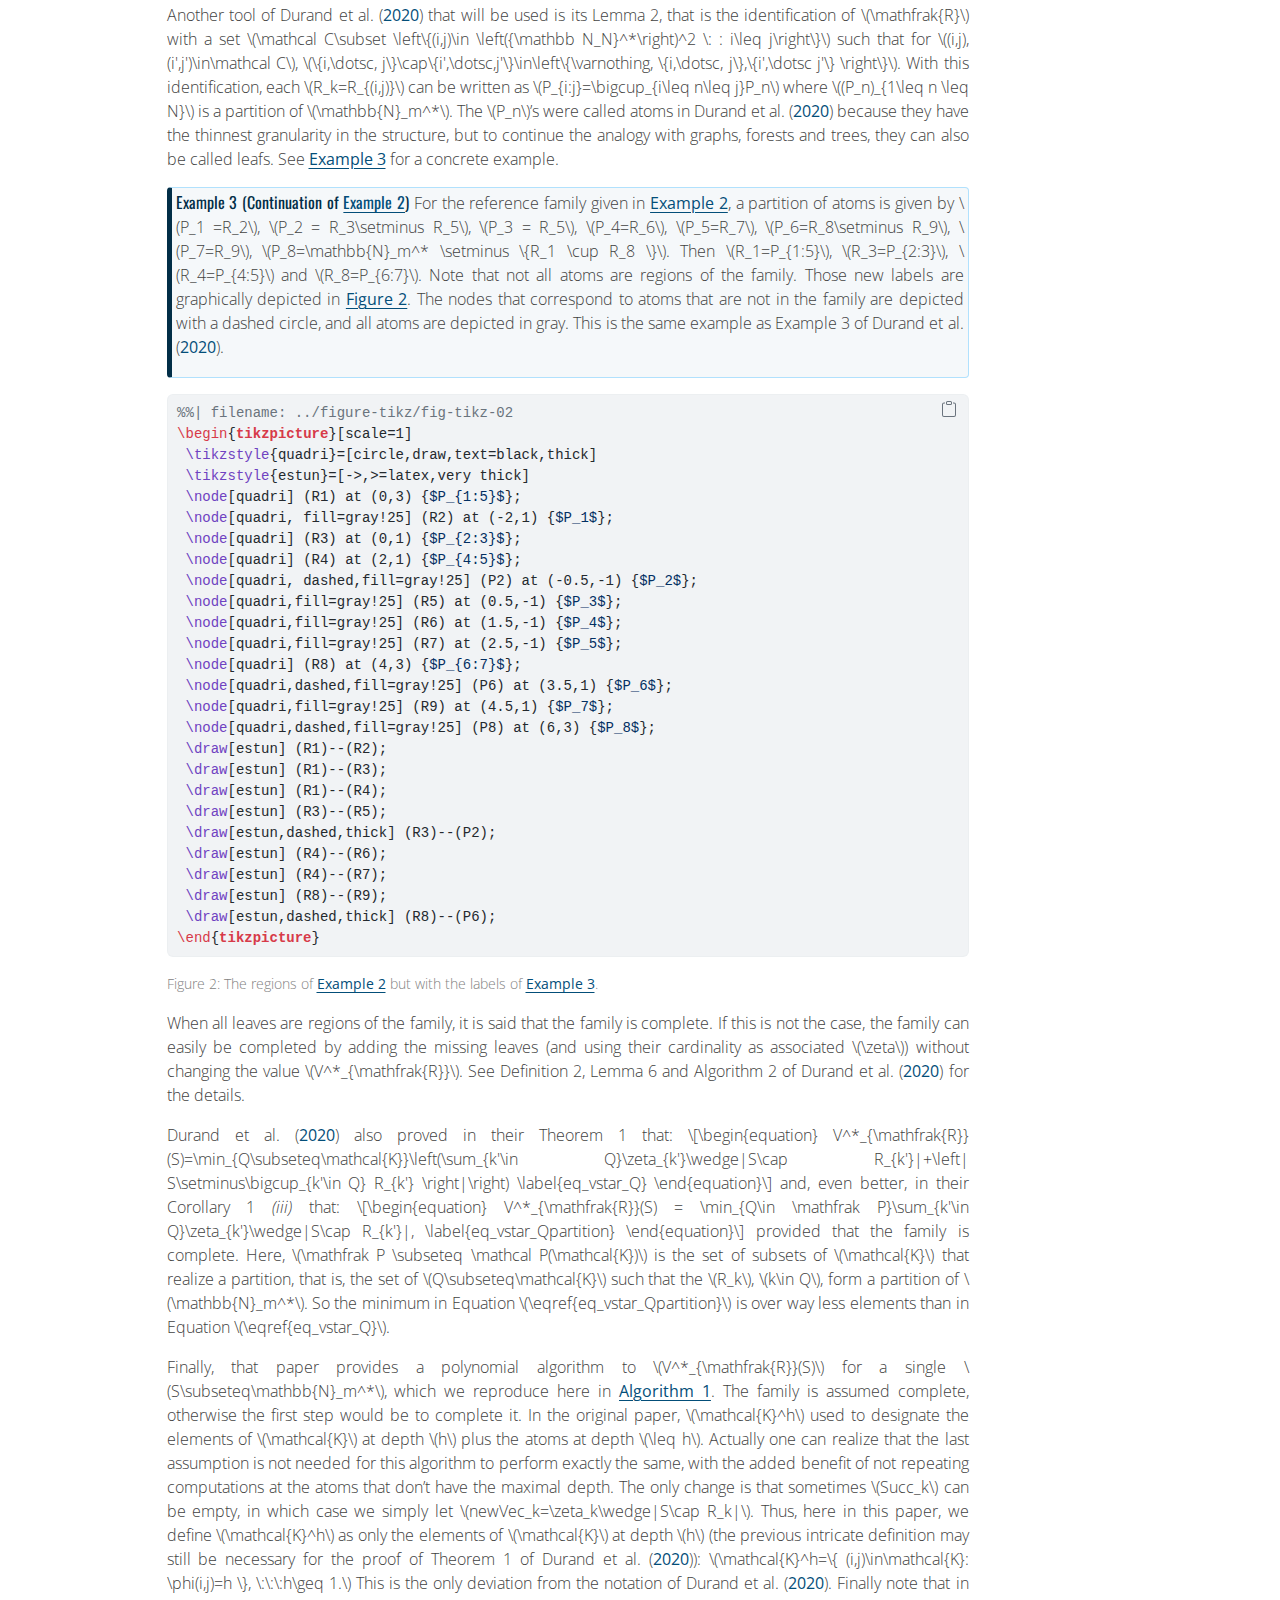
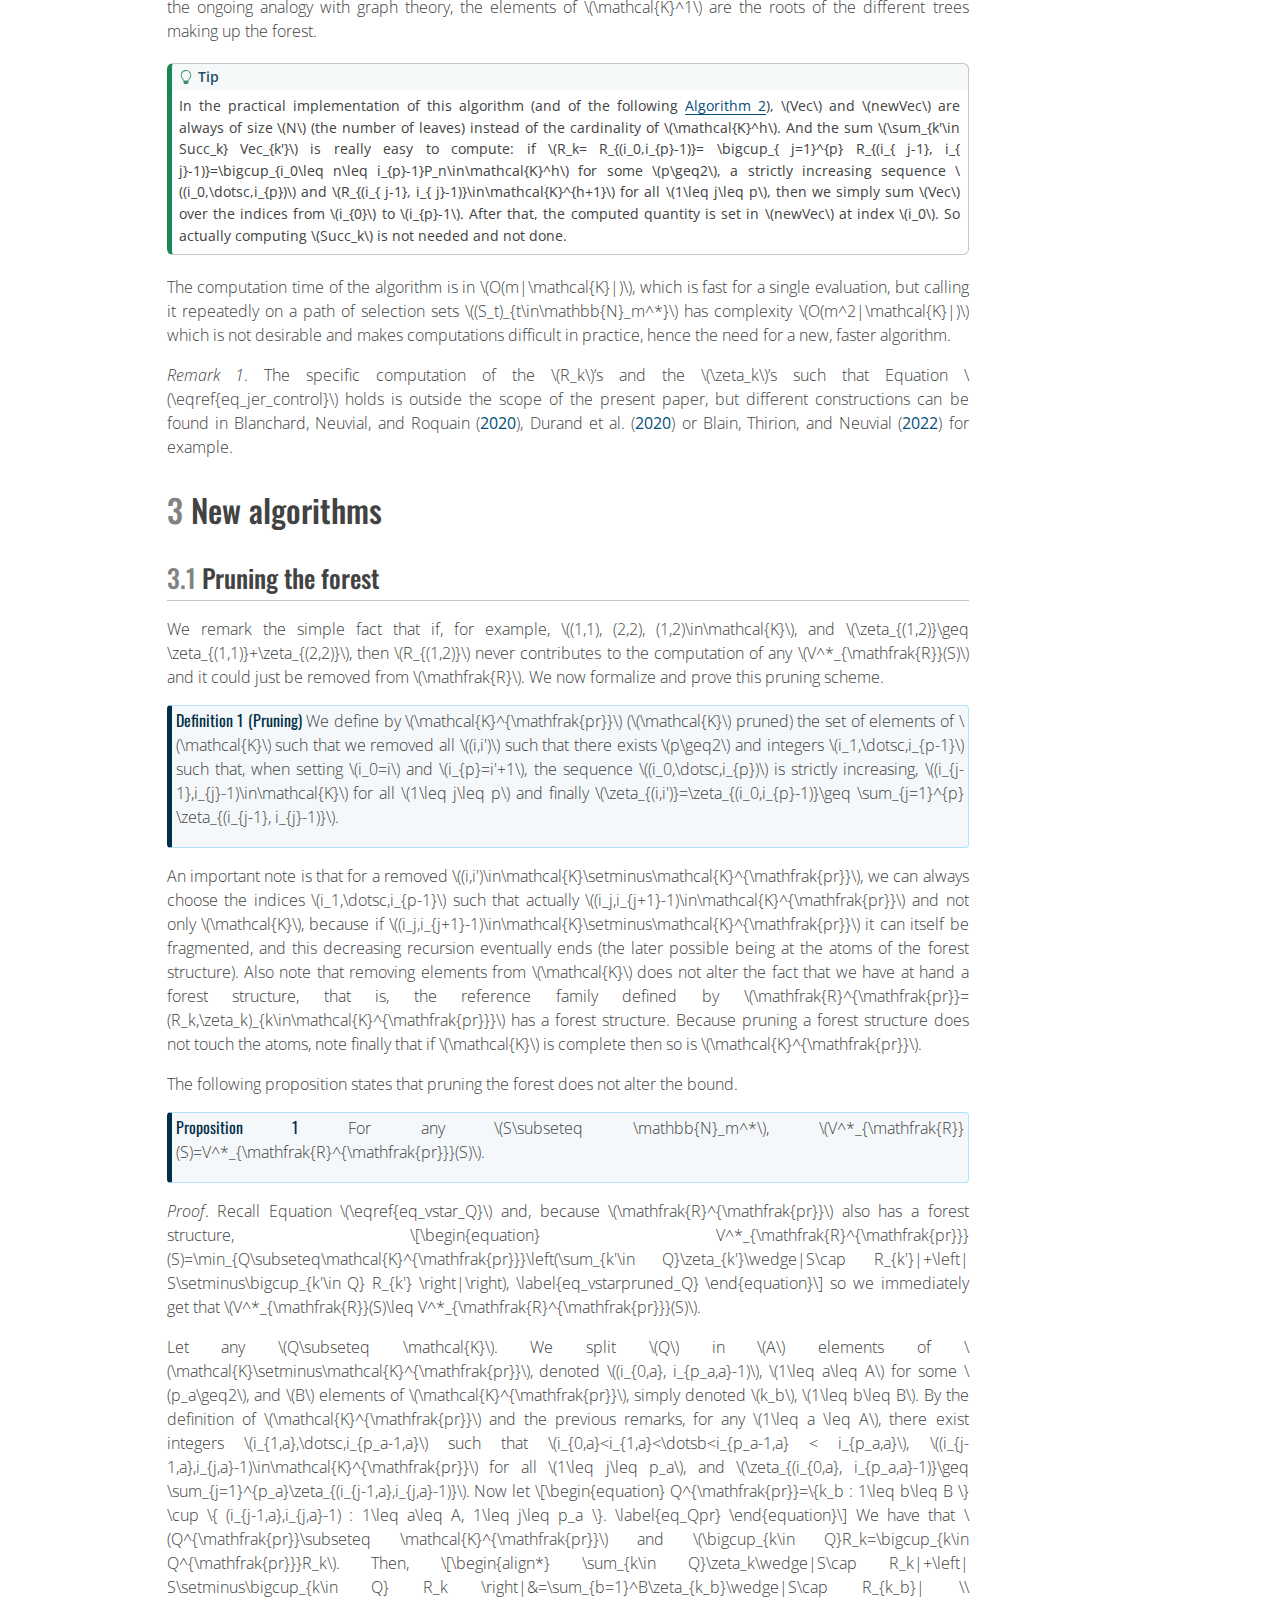
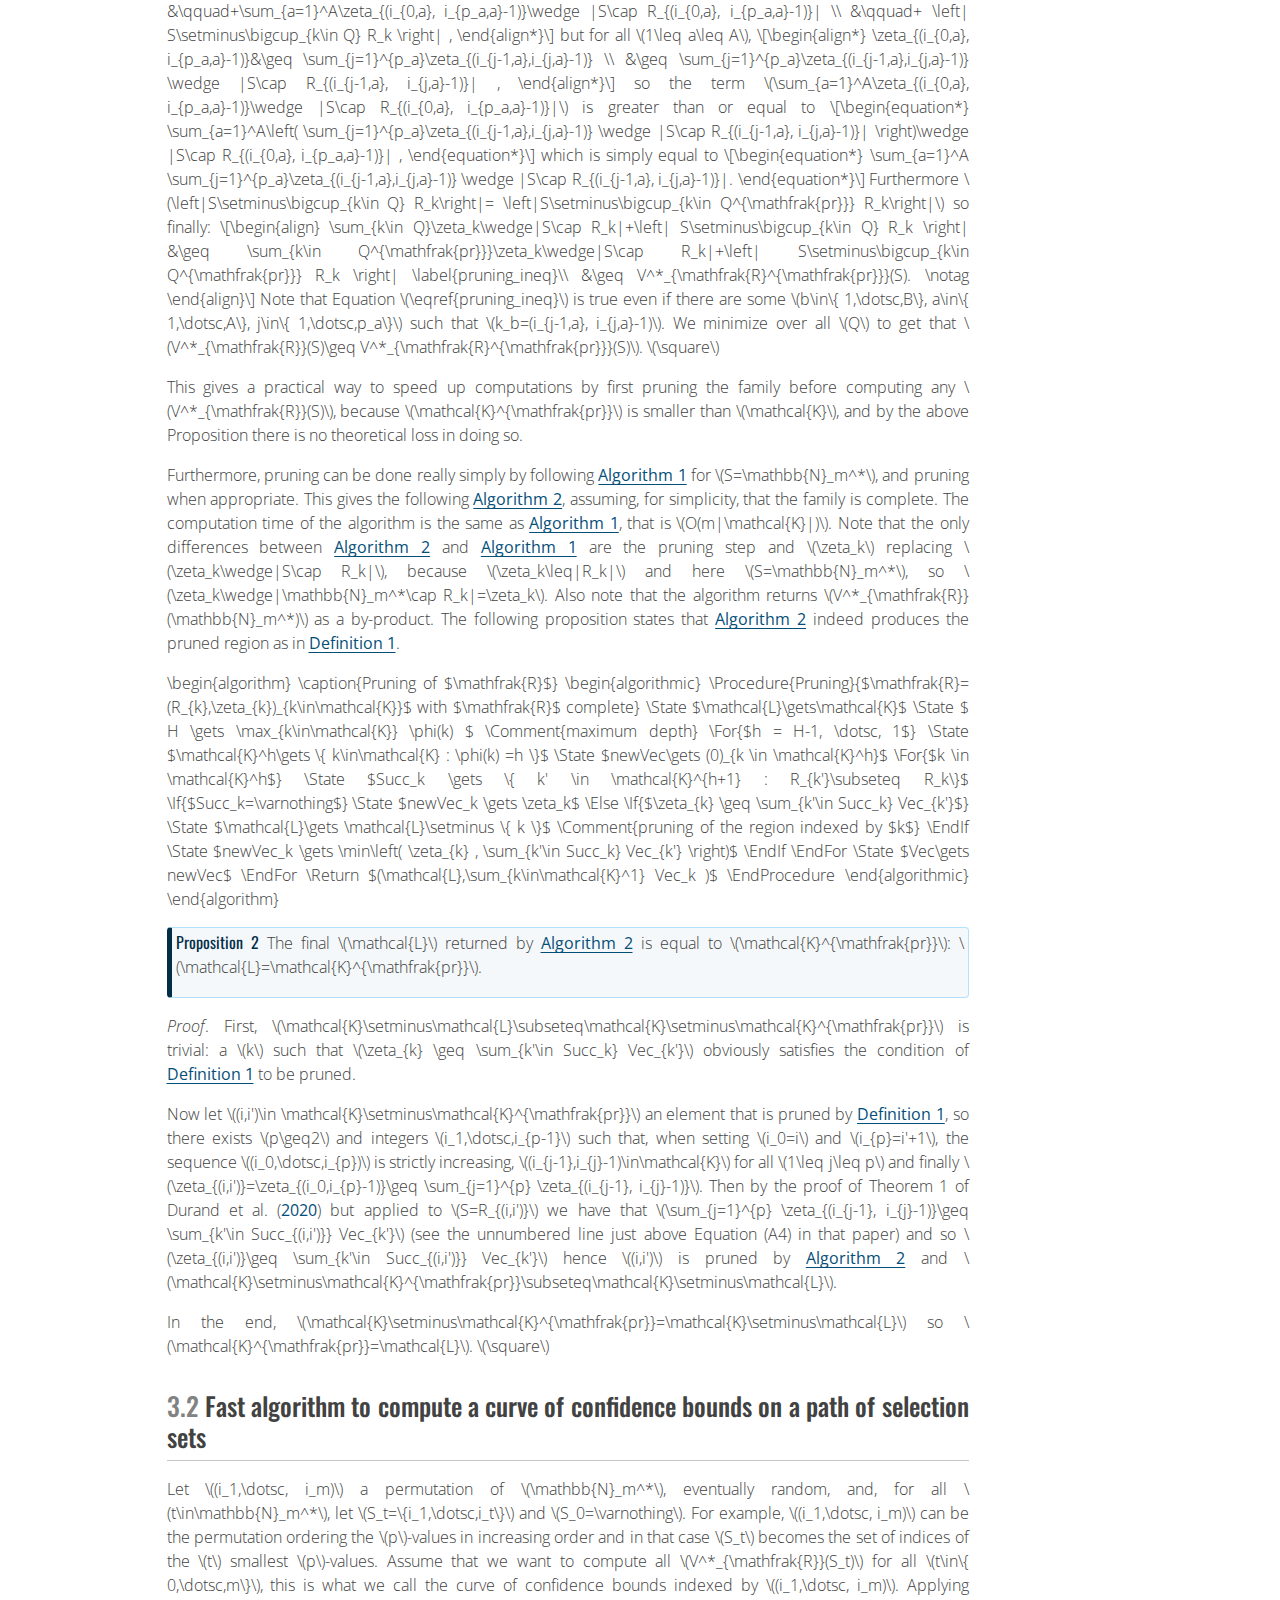
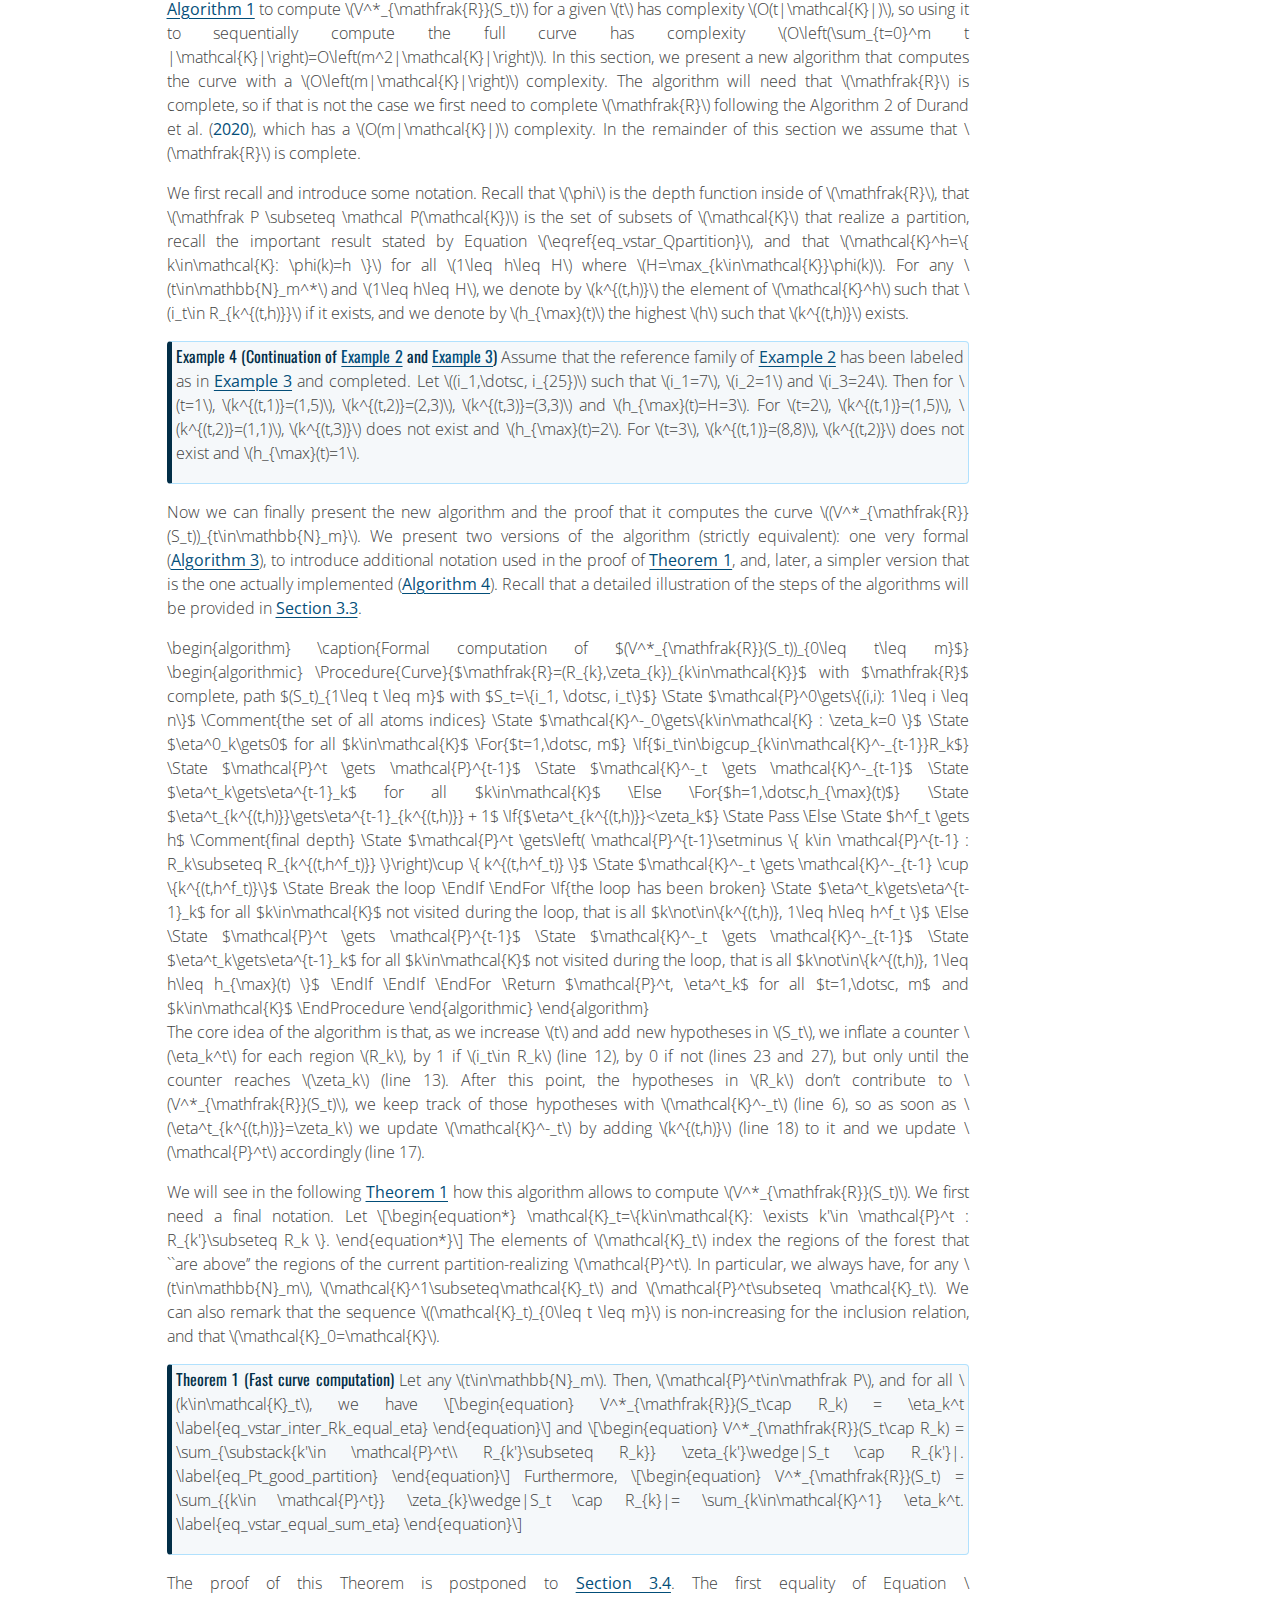
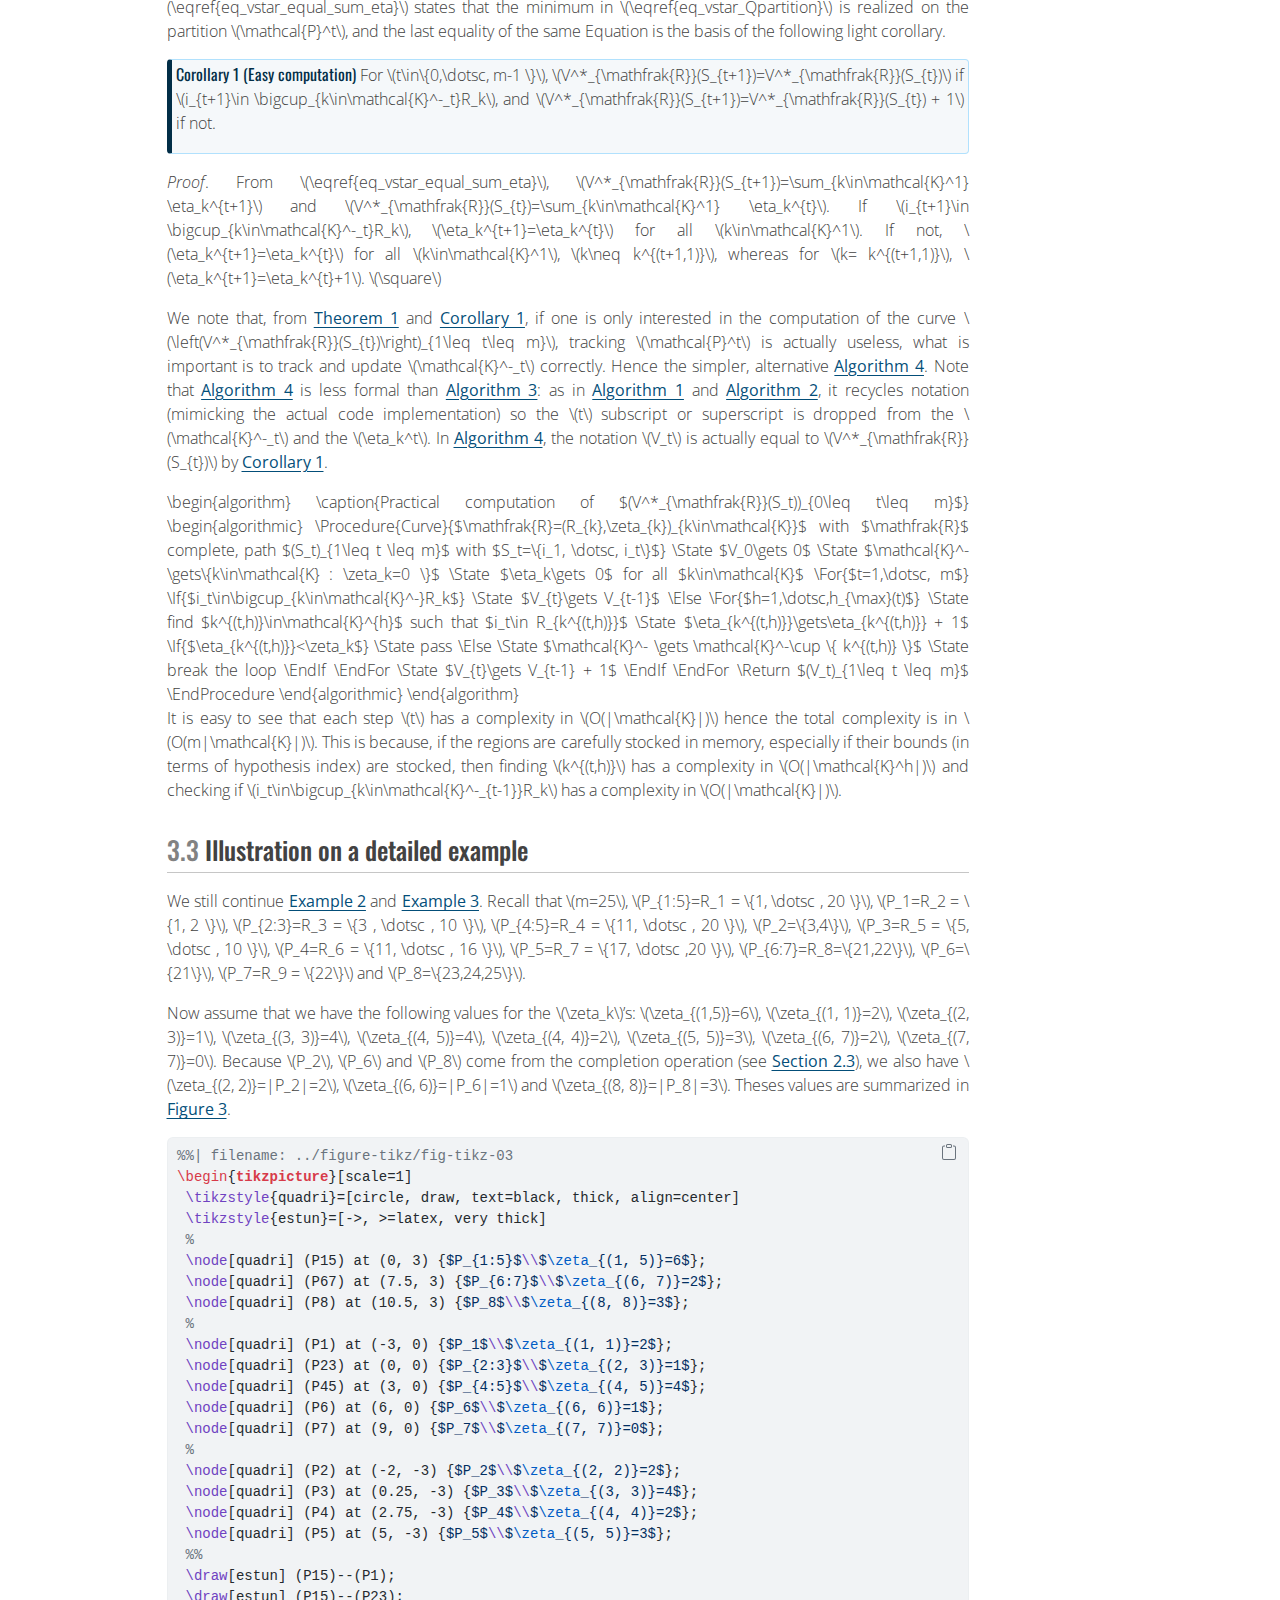
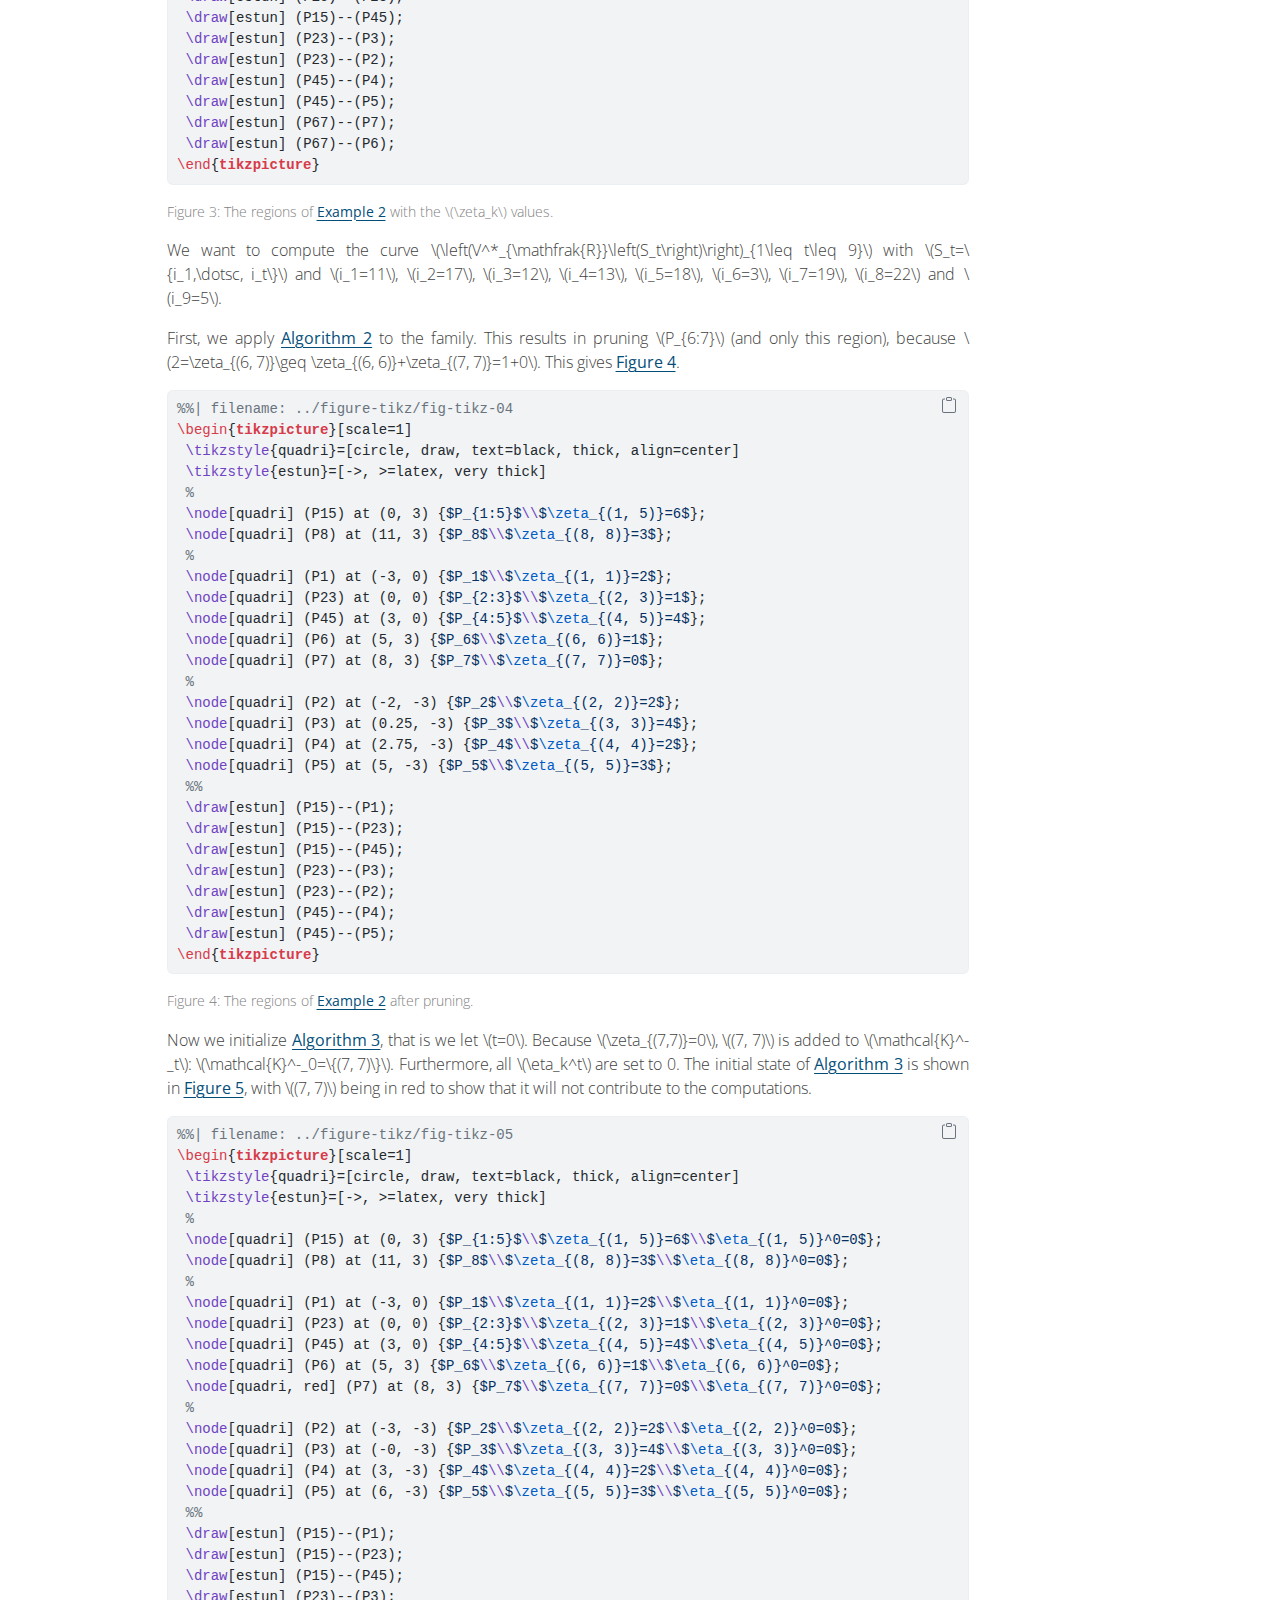
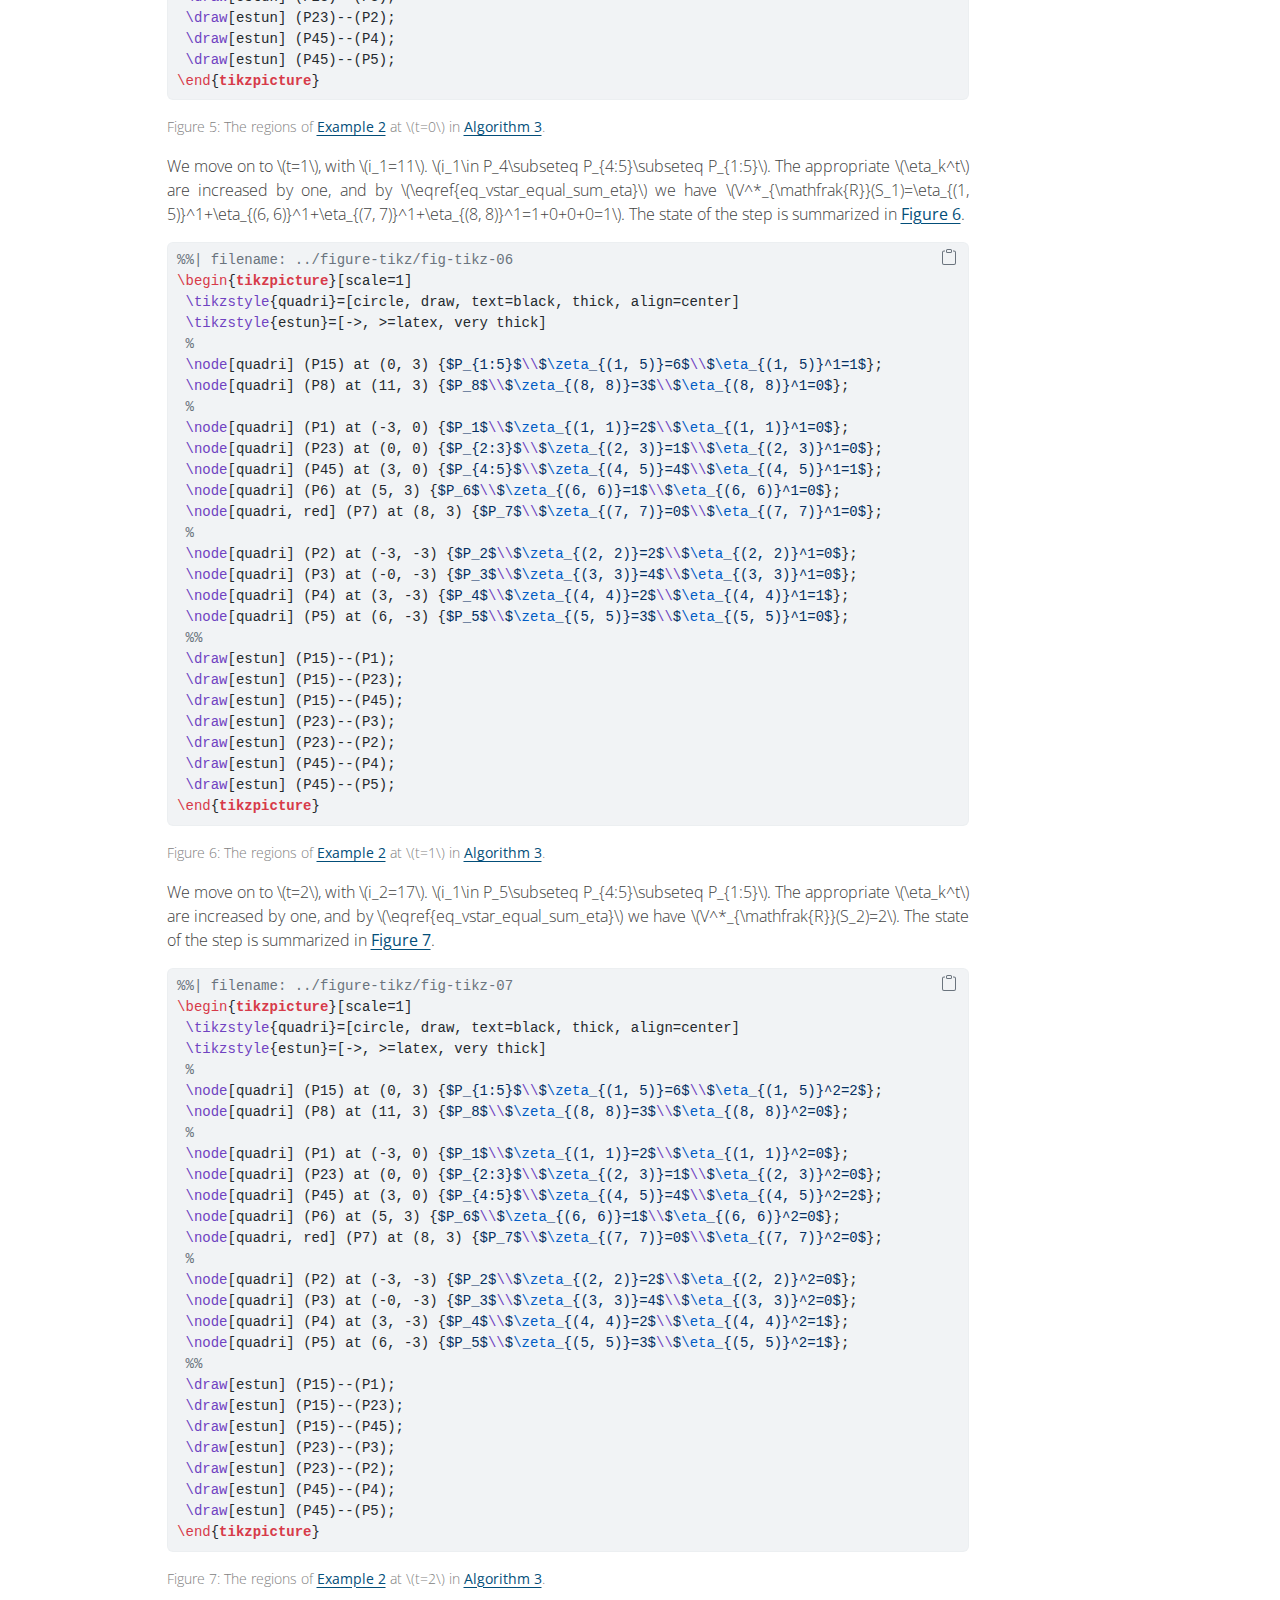
==== commit 0d4bc1f4: "Built site for gh-pages" ====
--- a/index.html
+++ b/index.html
@@ -7,7 +7,7 @@
 <meta name="viewport" content="width=device-width, initial-scale=1.0, user-scalable=yes">
 
 <meta name="author" content="Guillermo Durand">
-<meta name="dcterms.date" content="2025-02-04">
+<meta name="dcterms.date" content="2025-02-10">
 <meta name="keywords" content="multiple testing, algorithmic, post hoc inference, false discovery proportion, confidence bound">
 
 <title>A fast algorithm to compute a curve of confidence upper bounds for the False Discovery Proportion using a reference family with a forest structure</title>
@@ -89,7 +89,7 @@
 <link href="algo-curve_files/libs/quarto-html/quarto-syntax-highlighting-86daaaaad7353f9cc0c554efc1dd6d94.css" rel="stylesheet" id="quarto-text-highlighting-styles">
 <script src="algo-curve_files/libs/bootstrap/bootstrap.min.js"></script>
 <link href="algo-curve_files/libs/bootstrap/bootstrap-icons.css" rel="stylesheet">
-<link href="algo-curve_files/libs/bootstrap/bootstrap-f11e999d7f1636233620f09fa30e7671.min.css" rel="stylesheet" append-hash="true" id="quarto-bootstrap" data-mode="light">
+<link href="algo-curve_files/libs/bootstrap/bootstrap-e68e5b51bda23ebd7e525de4502c0438.min.css" rel="stylesheet" append-hash="true" id="quarto-bootstrap" data-mode="light">
 <script src="algo-curve_files/libs/quarto-contrib/pseudocode-2.4.1/pseudocode.min.js"></script>
 <link href="algo-curve_files/libs/quarto-contrib/pseudocode-2.4.1/pseudocode.min.css" rel="stylesheet">
 <style>
@@ -186,14 +186,14 @@
       <div>
       <div class="quarto-title-meta-heading">Published</div>
       <div class="quarto-title-meta-contents">
-        <p class="date">February 4, 2025</p>
+        <p class="date">February 10, 2025</p>
       </div>
     </div>
                                     
       <div>
       <div class="quarto-title-meta-heading">Modified</div>
       <div class="quarto-title-meta-contents">
-        <p class="date-modified">February 4, 2025</p>
+        <p class="date-modified">February 10, 2025</p>
       </div>
     </div>
       
@@ -407,7 +407,7 @@
 \label{eq_vstar_Qpartition}
 \end{equation}\]</span> provided that the family is complete. Here, <span class="math inline">\(\mathfrak P \subseteq \mathcal P(\mathcal{K})\)</span> is the set of subsets of <span class="math inline">\(\mathcal{K}\)</span> that realize a partition, that is, the set of <span class="math inline">\(Q\subseteq\mathcal{K}\)</span> such that the <span class="math inline">\(R_k\)</span>, <span class="math inline">\(k\in Q\)</span>, form a partition of <span class="math inline">\(\mathbb{N}_m^*\)</span>. So the minimum in Equation <span class="math inline">\(\eqref{eq_vstar_Qpartition}\)</span> is over way less elements than in Equation <span class="math inline">\(\eqref{eq_vstar_Q}\)</span>.</p>
 <p>Finally, that paper provides a polynomial algorithm to <span class="math inline">\(V^*_{\mathfrak{R}}(S)\)</span> for a single <span class="math inline">\(S\subseteq\mathbb{N}_m^*\)</span>, which we reproduce here in <a href="#alg-vstar" class="quarto-xref">Algorithm 1</a>. The family is assumed complete, otherwise the first step would be to complete it. In the original paper, <span class="math inline">\(\mathcal{K}^h\)</span> used to designate the elements of <span class="math inline">\(\mathcal{K}\)</span> at depth <span class="math inline">\(h\)</span> plus the atoms at depth <span class="math inline">\(\leq h\)</span>. Actually one can realize that the last assumption is not needed for this algorithm to perform exactly the same, with the added benefit of not repeating computations at the atoms that don’t have the maximal depth. The only change is that sometimes <span class="math inline">\(Succ_k\)</span> can be empty, in which case we simply let <span class="math inline">\(newVec_k=\zeta_k\wedge|S\cap R_k|\)</span>. Thus, here in this paper, we define <span class="math inline">\(\mathcal{K}^h\)</span> as only the elements of <span class="math inline">\(\mathcal{K}\)</span> at depth <span class="math inline">\(h\)</span> (the previous intricate definition may still be necessary for the proof of Theorem 1 of <span class="citation" data-cites="MR4178188">Durand et al. (<a href="#ref-MR4178188" role="doc-biblioref">2020</a>)</span>): <span class="math inline">\(\mathcal{K}^h=\{ (i,j)\in\mathcal{K}: \phi(i,j)=h      \}, \:\:\:h\geq 1.\)</span> This is the only deviation from the notation of <span class="citation" data-cites="MR4178188">Durand et al. (<a href="#ref-MR4178188" role="doc-biblioref">2020</a>)</span>. Finally note that in the ongoing analogy with graph theory, the elements of <span class="math inline">\(\mathcal{K}^1\)</span> are the roots of the different trees making up the forest.</p>
-<div id="alg-vstar" class="pseudocode-container quarto-float" data-no-end="false" data-comment-delimiter="//" data-line-number="true" data-pseudocode-number="1" data-caption-prefix="Algorithm" data-indent-size="1.2em" data-line-number-punc=":">
+<div id="alg-vstar" class="pseudocode-container quarto-float" data-caption-prefix="Algorithm" data-pseudocode-number="1" data-no-end="false" data-indent-size="1.2em" data-line-number="true" data-comment-delimiter="//" data-line-number-punc=":">
 <div class="pseudocode">
 \begin{algorithm} \caption{Computation of a given $V^*_{\mathfrak{R}}(S)$} \begin{algorithmic} \Procedure{Vstar}{S, $\mathfrak{R}=(R_{k},\zeta_{k})_{k\in\mathcal{K}}$ with $\mathfrak{R}$ complete} \State $ H \gets \max_{k\in\mathcal{K}} \phi(k) $ \Comment{maximum depth} \For{$h = H-1, \dotsc, 1$} \State $\mathcal{K}^h\gets \{ k\in\mathcal{K} : \phi(k) =h \}$ \State $newVec\gets (0)_{k \in \mathcal{K}^h}$ \For{$k \in \mathcal{K}^h$} \State $Succ_k \gets \{ k' \in \mathcal{K}^{h+1} : R_{k'}\subseteq R_k\}$ \If{$Succ_k=\varnothing$} \State $newVec_k \gets \zeta_k\wedge|S\cap R_k|$ \Else \State $newVec_k \gets \min\left( \zeta_{k}\wedge|S\cap R_k| , \sum_{k'\in Succ_k} Vec_{k'} \right)$ \EndIf \EndFor \State $Vec\gets newVec$ \EndFor \Return $\sum_{k\in\mathcal{K}^1} Vec_k $ \EndProcedure \end{algorithmic} \end{algorithm}
 </div>
@@ -470,7 +470,7 @@
 </div>
 <p>This gives a practical way to speed up computations by first pruning the family before computing any <span class="math inline">\(V^*_{\mathfrak{R}}(S)\)</span>, because <span class="math inline">\(\mathcal{K}^{\mathfrak{pr}}\)</span> is smaller than <span class="math inline">\(\mathcal{K}\)</span>, and by the above Proposition there is no theoretical loss in doing so.</p>
 <p>Furthermore, pruning can be done really simply by following <a href="#alg-vstar" class="quarto-xref">Algorithm 1</a> for <span class="math inline">\(S=\mathbb{N}_m^*\)</span>, and pruning when appropriate. This gives the following <a href="#alg-pruning" class="quarto-xref">Algorithm 2</a>, assuming, for simplicity, that the family is complete. The computation time of the algorithm is the same as <a href="#alg-vstar" class="quarto-xref">Algorithm 1</a>, that is <span class="math inline">\(O(m|\mathcal{K}|)\)</span>. Note that the only differences between <a href="#alg-pruning" class="quarto-xref">Algorithm 2</a> and <a href="#alg-vstar" class="quarto-xref">Algorithm 1</a> are the pruning step and <span class="math inline">\(\zeta_k\)</span> replacing <span class="math inline">\(\zeta_k\wedge|S\cap R_k|\)</span>, because <span class="math inline">\(\zeta_k\leq|R_k|\)</span> and here <span class="math inline">\(S=\mathbb{N}_m^*\)</span>, so <span class="math inline">\(\zeta_k\wedge|\mathbb{N}_m^*\cap R_k|=\zeta_k\)</span>. Also note that the algorithm returns <span class="math inline">\(V^*_{\mathfrak{R}}(\mathbb{N}_m^*)\)</span> as a by-product. The following proposition states that <a href="#alg-pruning" class="quarto-xref">Algorithm 2</a> indeed produces the pruned region as in <a href="#def-pruning" class="quarto-xref">Definition&nbsp;1</a>.</p>
-<div id="alg-pruning" class="pseudocode-container quarto-float" data-no-end="false" data-comment-delimiter="//" data-line-number="true" data-pseudocode-number="2" data-caption-prefix="Algorithm" data-indent-size="1.2em" data-line-number-punc=":">
+<div id="alg-pruning" class="pseudocode-container quarto-float" data-caption-prefix="Algorithm" data-pseudocode-number="2" data-no-end="false" data-indent-size="1.2em" data-line-number="true" data-comment-delimiter="//" data-line-number-punc=":">
 <div class="pseudocode">
 \begin{algorithm} \caption{Pruning of $\mathfrak{R}$} \begin{algorithmic} \Procedure{Pruning}{$\mathfrak{R}=(R_{k},\zeta_{k})_{k\in\mathcal{K}}$ with $\mathfrak{R}$ complete} \State $\mathcal{L}\gets\mathcal{K}$ \State $ H \gets \max_{k\in\mathcal{K}} \phi(k) $ \Comment{maximum depth} \For{$h = H-1, \dotsc, 1$} \State $\mathcal{K}^h\gets \{ k\in\mathcal{K} : \phi(k) =h \}$ \State $newVec\gets (0)_{k \in \mathcal{K}^h}$ \For{$k \in \mathcal{K}^h$} \State $Succ_k \gets \{ k' \in \mathcal{K}^{h+1} : R_{k'}\subseteq R_k\}$ \If{$Succ_k=\varnothing$} \State $newVec_k \gets \zeta_k$ \Else \If{$\zeta_{k} \geq \sum_{k'\in Succ_k} Vec_{k'}$} \State $\mathcal{L}\gets \mathcal{L}\setminus \{ k \}$ \Comment{pruning of the region indexed by $k$} \EndIf \State $newVec_k \gets \min\left( \zeta_{k} , \sum_{k'\in Succ_k} Vec_{k'} \right)$ \EndIf \EndFor \State $Vec\gets newVec$ \EndFor \Return $(\mathcal{L},\sum_{k\in\mathcal{K}^1} Vec_k )$ \EndProcedure \end{algorithmic} \end{algorithm}
 </div>
@@ -492,7 +492,7 @@
 <p><span class="theorem-title"><strong>Example 4 (Continuation of <a href="#exm-toy-forest" class="quarto-xref">Example&nbsp;2</a> and <a href="#exm-toy-leaves" class="quarto-xref">Example&nbsp;3</a>)</strong></span> Assume that the reference family of <a href="#exm-toy-forest" class="quarto-xref">Example&nbsp;2</a> has been labeled as in <a href="#exm-toy-leaves" class="quarto-xref">Example&nbsp;3</a> and completed. Let <span class="math inline">\((i_1,\dotsc, i_{25})\)</span> such that <span class="math inline">\(i_1=7\)</span>, <span class="math inline">\(i_2=1\)</span> and <span class="math inline">\(i_3=24\)</span>. Then for <span class="math inline">\(t=1\)</span>, <span class="math inline">\(k^{(t,1)}=(1,5)\)</span>, <span class="math inline">\(k^{(t,2)}=(2,3)\)</span>, <span class="math inline">\(k^{(t,3)}=(3,3)\)</span> and <span class="math inline">\(h_{\max}(t)=H=3\)</span>. For <span class="math inline">\(t=2\)</span>, <span class="math inline">\(k^{(t,1)}=(1,5)\)</span>, <span class="math inline">\(k^{(t,2)}=(1,1)\)</span>, <span class="math inline">\(k^{(t,3)}\)</span> does not exist and <span class="math inline">\(h_{\max}(t)=2\)</span>. For <span class="math inline">\(t=3\)</span>, <span class="math inline">\(k^{(t,1)}=(8,8)\)</span>, <span class="math inline">\(k^{(t,2)}\)</span> does not exist and <span class="math inline">\(h_{\max}(t)=1\)</span>.</p>
 </div>
 <p>Now we can finally present the new algorithm and the proof that it computes the curve <span class="math inline">\((V^*_{\mathfrak{R}}(S_t))_{t\in\mathbb{N}_m}\)</span>. We present two versions of the algorithm (strictly equivalent): one very formal (<a href="#alg-formal-curve" class="quarto-xref">Algorithm 3</a>), to introduce additional notation used in the proof of <a href="#thm-curve-path" class="quarto-xref">Theorem&nbsp;1</a>, and, later, a simpler version that is the one actually implemented (<a href="#alg-curve" class="quarto-xref">Algorithm 4</a>). Recall that a detailed illustration of the steps of the algorithms will be provided in <a href="#sec-example" class="quarto-xref">Section&nbsp;3.3</a>.</p>
-<div id="alg-formal-curve" class="pseudocode-container quarto-float" data-no-end="false" data-comment-delimiter="//" data-line-number="true" data-pseudocode-number="3" data-caption-prefix="Algorithm" data-indent-size="1.2em" data-line-number-punc=":">
+<div id="alg-formal-curve" class="pseudocode-container quarto-float" data-caption-prefix="Algorithm" data-pseudocode-number="3" data-no-end="false" data-indent-size="1.2em" data-line-number="true" data-comment-delimiter="//" data-line-number-punc=":">
 <div class="pseudocode">
 \begin{algorithm} \caption{Formal computation of $(V^*_{\mathfrak{R}}(S_t))_{0\leq t\leq m}$} \begin{algorithmic} \Procedure{Curve}{$\mathfrak{R}=(R_{k},\zeta_{k})_{k\in\mathcal{K}}$ with $\mathfrak{R}$ complete, path $(S_t)_{1\leq t \leq m}$ with $S_t=\{i_1, \dotsc, i_t\}$} \State $\mathcal{P}^0\gets\{(i,i): 1\leq i \leq n\}$ \Comment{the set of all atoms indices} \State $\mathcal{K}^-_0\gets\{k\in\mathcal{K} : \zeta_k=0 \}$ \State $\eta^0_k\gets0$ for all $k\in\mathcal{K}$ \For{$t=1,\dotsc, m$} \If{$i_t\in\bigcup_{k\in\mathcal{K}^-_{t-1}}R_k$} \State $\mathcal{P}^t \gets \mathcal{P}^{t-1}$ \State $\mathcal{K}^-_t \gets \mathcal{K}^-_{t-1}$ \State $\eta^t_k\gets\eta^{t-1}_k$ for all $k\in\mathcal{K}$ \Else \For{$h=1,\dotsc,h_{\max}(t)$} \State $\eta^t_{k^{(t,h)}}\gets\eta^{t-1}_{k^{(t,h)}} + 1$ \If{$\eta^t_{k^{(t,h)}}&lt;\zeta_k$} \State Pass \Else \State $h^f_t \gets h$ \Comment{final depth} \State $\mathcal{P}^t \gets\left( \mathcal{P}^{t-1}\setminus \{ k\in \mathcal{P}^{t-1} : R_k\subseteq R_{k^{(t,h^f_t)}} \}\right)\cup \{ k^{(t,h^f_t)} \}$ \State $\mathcal{K}^-_t \gets \mathcal{K}^-_{t-1} \cup \{k^{(t,h^f_t)}\}$ \State Break the loop \EndIf \EndFor \If{the loop has been broken} \State $\eta^t_k\gets\eta^{t-1}_k$ for all $k\in\mathcal{K}$ not visited during the loop, that is all $k\not\in\{k^{(t,h)}, 1\leq h\leq h^f_t \}$ \Else \State $\mathcal{P}^t \gets \mathcal{P}^{t-1}$ \State $\mathcal{K}^-_t \gets \mathcal{K}^-_{t-1}$ \State $\eta^t_k\gets\eta^{t-1}_k$ for all $k\in\mathcal{K}$ not visited during the loop, that is all $k\not\in\{k^{(t,h)}, 1\leq h\leq h_{\max}(t) \}$ \EndIf \EndIf \EndFor \Return $\mathcal{P}^t, \eta^t_k$ for all $t=1,\dotsc, m$ and $k\in\mathcal{K}$ \EndProcedure \end{algorithmic} \end{algorithm}
 </div>
@@ -521,7 +521,7 @@
 <p><span class="proof-title"><em>Proof</em>. </span>From <span class="math inline">\(\eqref{eq_vstar_equal_sum_eta}\)</span>, <span class="math inline">\(V^*_{\mathfrak{R}}(S_{t+1})=\sum_{k\in\mathcal{K}^1} \eta_k^{t+1}\)</span> and <span class="math inline">\(V^*_{\mathfrak{R}}(S_{t})=\sum_{k\in\mathcal{K}^1} \eta_k^{t}\)</span>. If <span class="math inline">\(i_{t+1}\in \bigcup_{k\in\mathcal{K}^-_t}R_k\)</span>, <span class="math inline">\(\eta_k^{t+1}=\eta_k^{t}\)</span> for all <span class="math inline">\(k\in\mathcal{K}^1\)</span>. If not, <span class="math inline">\(\eta_k^{t+1}=\eta_k^{t}\)</span> for all <span class="math inline">\(k\in\mathcal{K}^1\)</span>, <span class="math inline">\(k\neq k^{(t+1,1)}\)</span>, whereas for <span class="math inline">\(k= k^{(t+1,1)}\)</span>, <span class="math inline">\(\eta_k^{t+1}=\eta_k^{t}+1\)</span>. <span class="math inline">\(\square\)</span></p>
 </div>
 <p>We note that, from <a href="#thm-curve-path" class="quarto-xref">Theorem&nbsp;1</a> and <a href="#cor-easy-impl" class="quarto-xref">Corollary&nbsp;1</a>, if one is only interested in the computation of the curve <span class="math inline">\(\left(V^*_{\mathfrak{R}}(S_{t})\right)_{1\leq t\leq m}\)</span>, tracking <span class="math inline">\(\mathcal{P}^t\)</span> is actually useless, what is important is to track and update <span class="math inline">\(\mathcal{K}^-_t\)</span> correctly. Hence the simpler, alternative <a href="#alg-curve" class="quarto-xref">Algorithm 4</a>. Note that <a href="#alg-curve" class="quarto-xref">Algorithm 4</a> is less formal than <a href="#alg-formal-curve" class="quarto-xref">Algorithm 3</a>: as in <a href="#alg-vstar" class="quarto-xref">Algorithm 1</a> and <a href="#alg-pruning" class="quarto-xref">Algorithm 2</a>, it recycles notation (mimicking the actual code implementation) so the <span class="math inline">\(t\)</span> subscript or superscript is dropped from the <span class="math inline">\(\mathcal{K}^-_t\)</span> and the <span class="math inline">\(\eta_k^t\)</span>. In <a href="#alg-curve" class="quarto-xref">Algorithm 4</a>, the notation <span class="math inline">\(V_t\)</span> is actually equal to <span class="math inline">\(V^*_{\mathfrak{R}}(S_{t})\)</span> by <a href="#cor-easy-impl" class="quarto-xref">Corollary&nbsp;1</a>.</p>
-<div id="alg-curve" class="pseudocode-container quarto-float" data-no-end="false" data-comment-delimiter="//" data-line-number="true" data-pseudocode-number="4" data-caption-prefix="Algorithm" data-indent-size="1.2em" data-line-number-punc=":">
+<div id="alg-curve" class="pseudocode-container quarto-float" data-caption-prefix="Algorithm" data-pseudocode-number="4" data-no-end="false" data-indent-size="1.2em" data-line-number="true" data-comment-delimiter="//" data-line-number-punc=":">
 <div class="pseudocode">
 \begin{algorithm} \caption{Practical computation of $(V^*_{\mathfrak{R}}(S_t))_{0\leq t\leq m}$} \begin{algorithmic} \Procedure{Curve}{$\mathfrak{R}=(R_{k},\zeta_{k})_{k\in\mathcal{K}}$ with $\mathfrak{R}$ complete, path $(S_t)_{1\leq t \leq m}$ with $S_t=\{i_1, \dotsc, i_t\}$} \State $V_0\gets 0$ \State $\mathcal{K}^-\gets\{k\in\mathcal{K} : \zeta_k=0 \}$ \State $\eta_k\gets 0$ for all $k\in\mathcal{K}$ \For{$t=1,\dotsc, m$} \If{$i_t\in\bigcup_{k\in\mathcal{K}^-}R_k$} \State $V_{t}\gets V_{t-1}$ \Else \For{$h=1,\dotsc,h_{\max}(t)$} \State find $k^{(t,h)}\in\mathcal{K}^{h}$ such that $i_t\in R_{k^{(t,h)}}$ \State $\eta_{k^{(t,h)}}\gets\eta_{k^{(t,h)}} + 1$ \If{$\eta_{k^{(t,h)}}&lt;\zeta_k$} \State pass \Else \State $\mathcal{K}^- \gets \mathcal{K}^-\cup \{ k^{(t,h)} \}$ \State break the loop \EndIf \EndFor \State $V_{t}\gets V_{t-1} + 1$ \EndIf \EndFor \Return $(V_t)_{1\leq t \leq m}$ \EndProcedure \end{algorithmic} \end{algorithm}
 </div>
@@ -1378,7 +1378,7 @@
 </section>
 <section id="acknowledgements" class="level1" data-number="7">
 <h1 data-number="7"><span class="header-section-number">7</span> Acknowledgements</h1>
-<p>This work has been supported by ANR-20-IDEES-0002 (PIA), ANR-19-CHIA-0021 (BISCOTTE), ANR-23-CE40-0018 (BACKUP) and ANR-21-CE23-0035 (ASCAI). Thanks to Romain Périer for being the first to extensively use the new implemented algorithms. Thanks to Pierre Neuvial for his valuable feedback on the version of the submission.</p>
+<p>This work has been supported by ANR-20-IDEES-0002 (PIA), ANR-19-CHIA-0021 (BISCOTTE), ANR-23-CE40-0018 (BACKUP) and ANR-21-CE23-0035 (ASCAI). Thanks to Romain Périer for being the first to extensively use the new implemented algorithms. Thanks to Pierre Neuvial for his valuable feedback.</p>
 </section>
 <section id="references" class="level1 unnumbered">
 <h1 class="unnumbered">References</h1>
@@ -1494,7 +1494,7 @@
     Bounds for the {False} {Discovery} {Proportion} Using a Reference
     Family with a Forest Structure},
   journal = {Computo},
-  date = {2025-02-04},
+  date = {2025-02-10},
   url = {https://computo.sfds.asso.fr/algo-curve},
   doi = {xxxx},
   issn = {2824-7795},
@@ -3295,7 +3295,7 @@
 <span id="cb3-1418"><a href="#cb3-1418" aria-hidden="true" tabindex="-1"></a></span>
 <span id="cb3-1419"><a href="#cb3-1419" aria-hidden="true" tabindex="-1"></a><span class="fu"># Acknowledgements</span></span>
 <span id="cb3-1420"><a href="#cb3-1420" aria-hidden="true" tabindex="-1"></a></span>
-<span id="cb3-1421"><a href="#cb3-1421" aria-hidden="true" tabindex="-1"></a>This work has been supported by ANR-20-IDEES-0002 (PIA), ANR-19-CHIA-0021 (BISCOTTE), ANR-23-CE40-0018 (BACKUP) and ANR-21-CE23-0035 (ASCAI). Thanks to Romain Périer for being the first to extensively use the new implemented algorithms. Thanks to Pierre Neuvial for his valuable feedback on the version of the submission.</span>
+<span id="cb3-1421"><a href="#cb3-1421" aria-hidden="true" tabindex="-1"></a>This work has been supported by ANR-20-IDEES-0002 (PIA), ANR-19-CHIA-0021 (BISCOTTE), ANR-23-CE40-0018 (BACKUP) and ANR-21-CE23-0035 (ASCAI). Thanks to Romain Périer for being the first to extensively use the new implemented algorithms. Thanks to Pierre Neuvial for his valuable feedback.</span>
 <span id="cb3-1422"><a href="#cb3-1422" aria-hidden="true" tabindex="-1"></a></span>
 <span id="cb3-1423"><a href="#cb3-1423" aria-hidden="true" tabindex="-1"></a><span class="fu"># References {.unnumbered}</span></span>
 <span id="cb3-1424"><a href="#cb3-1424" aria-hidden="true" tabindex="-1"></a></span>
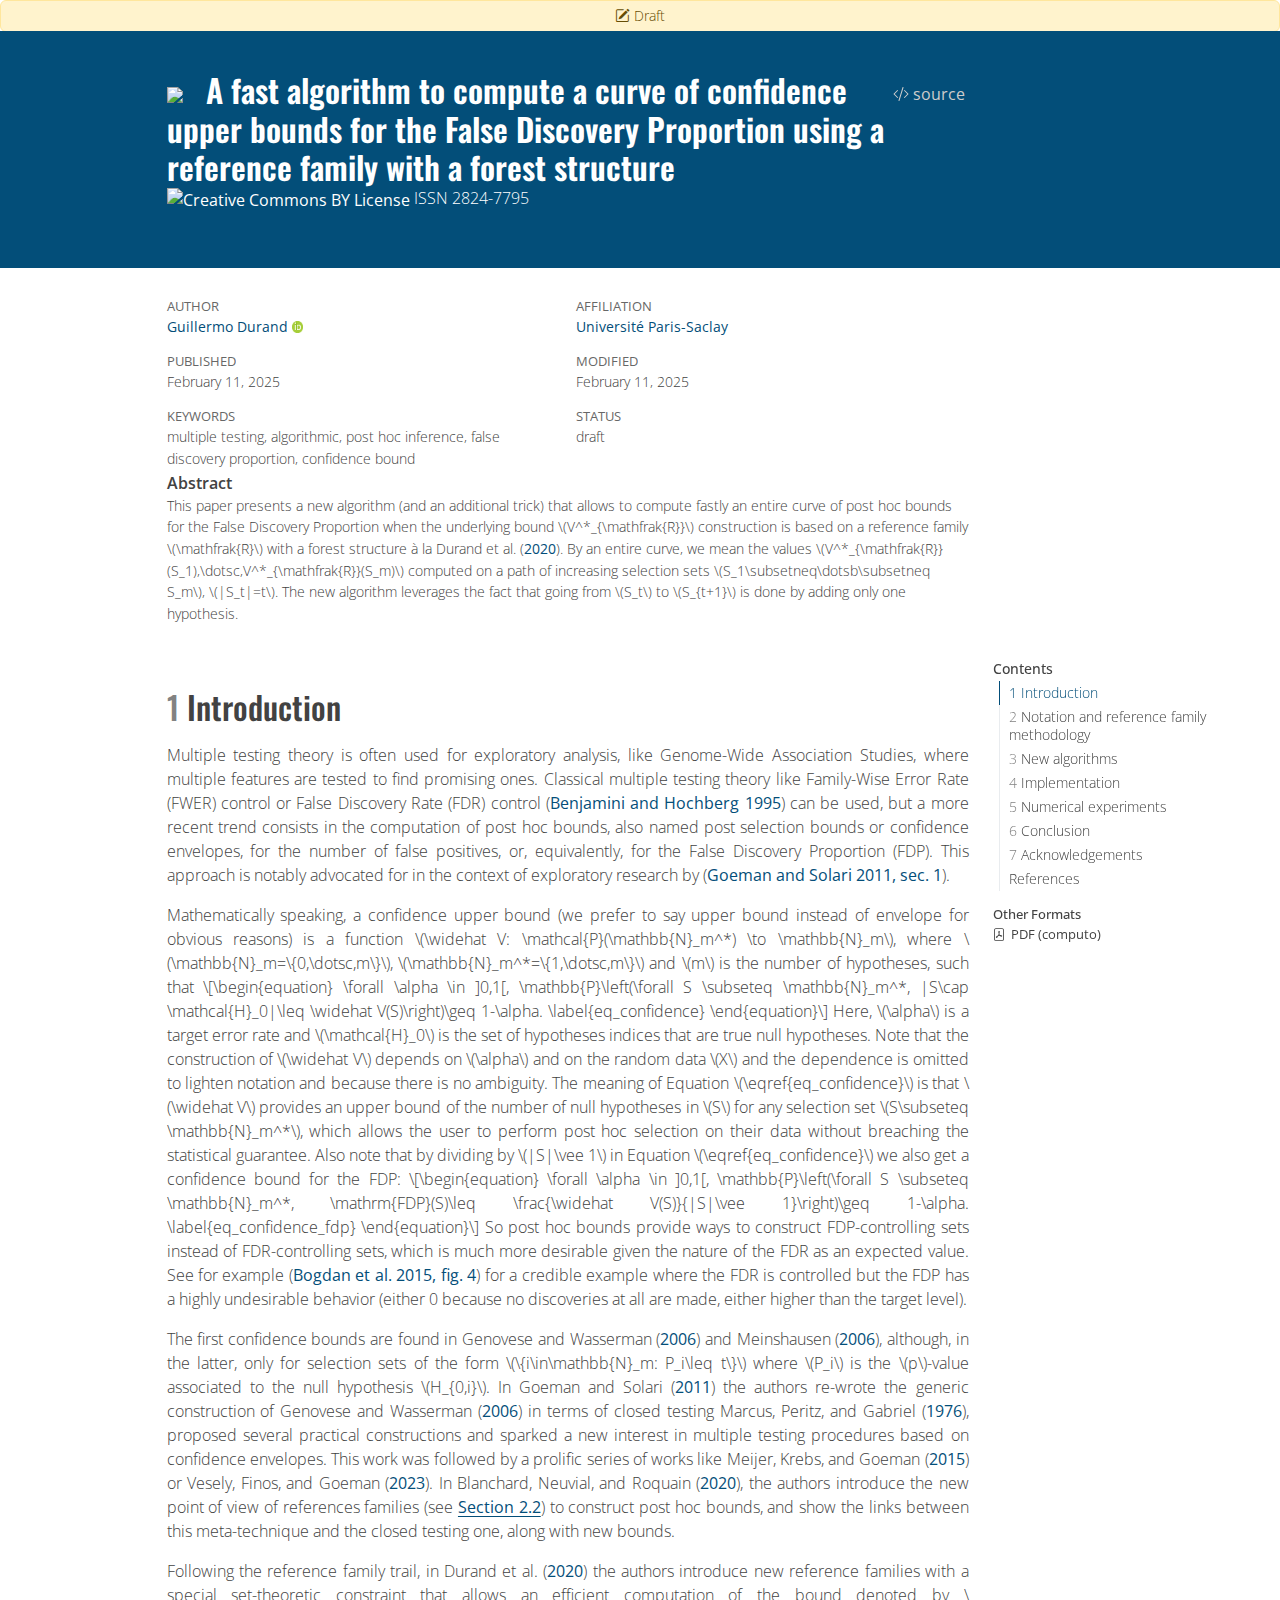
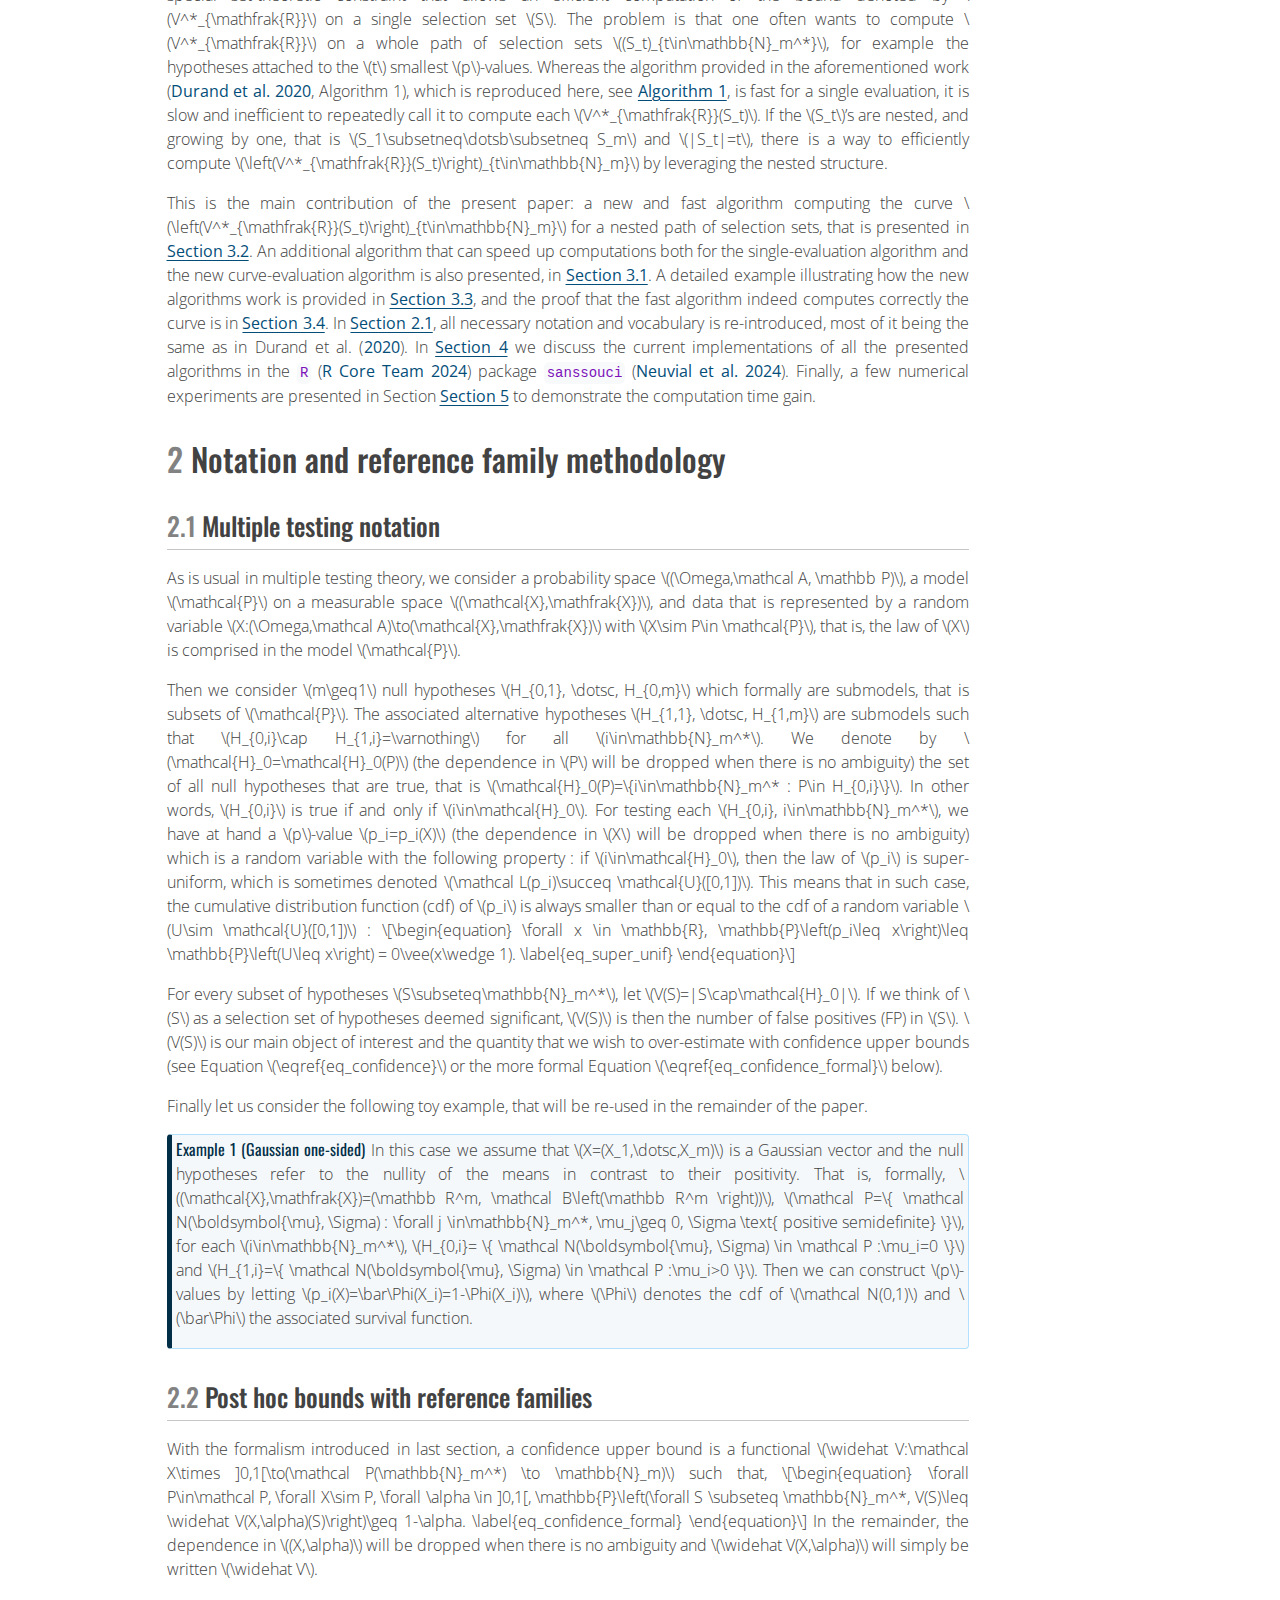
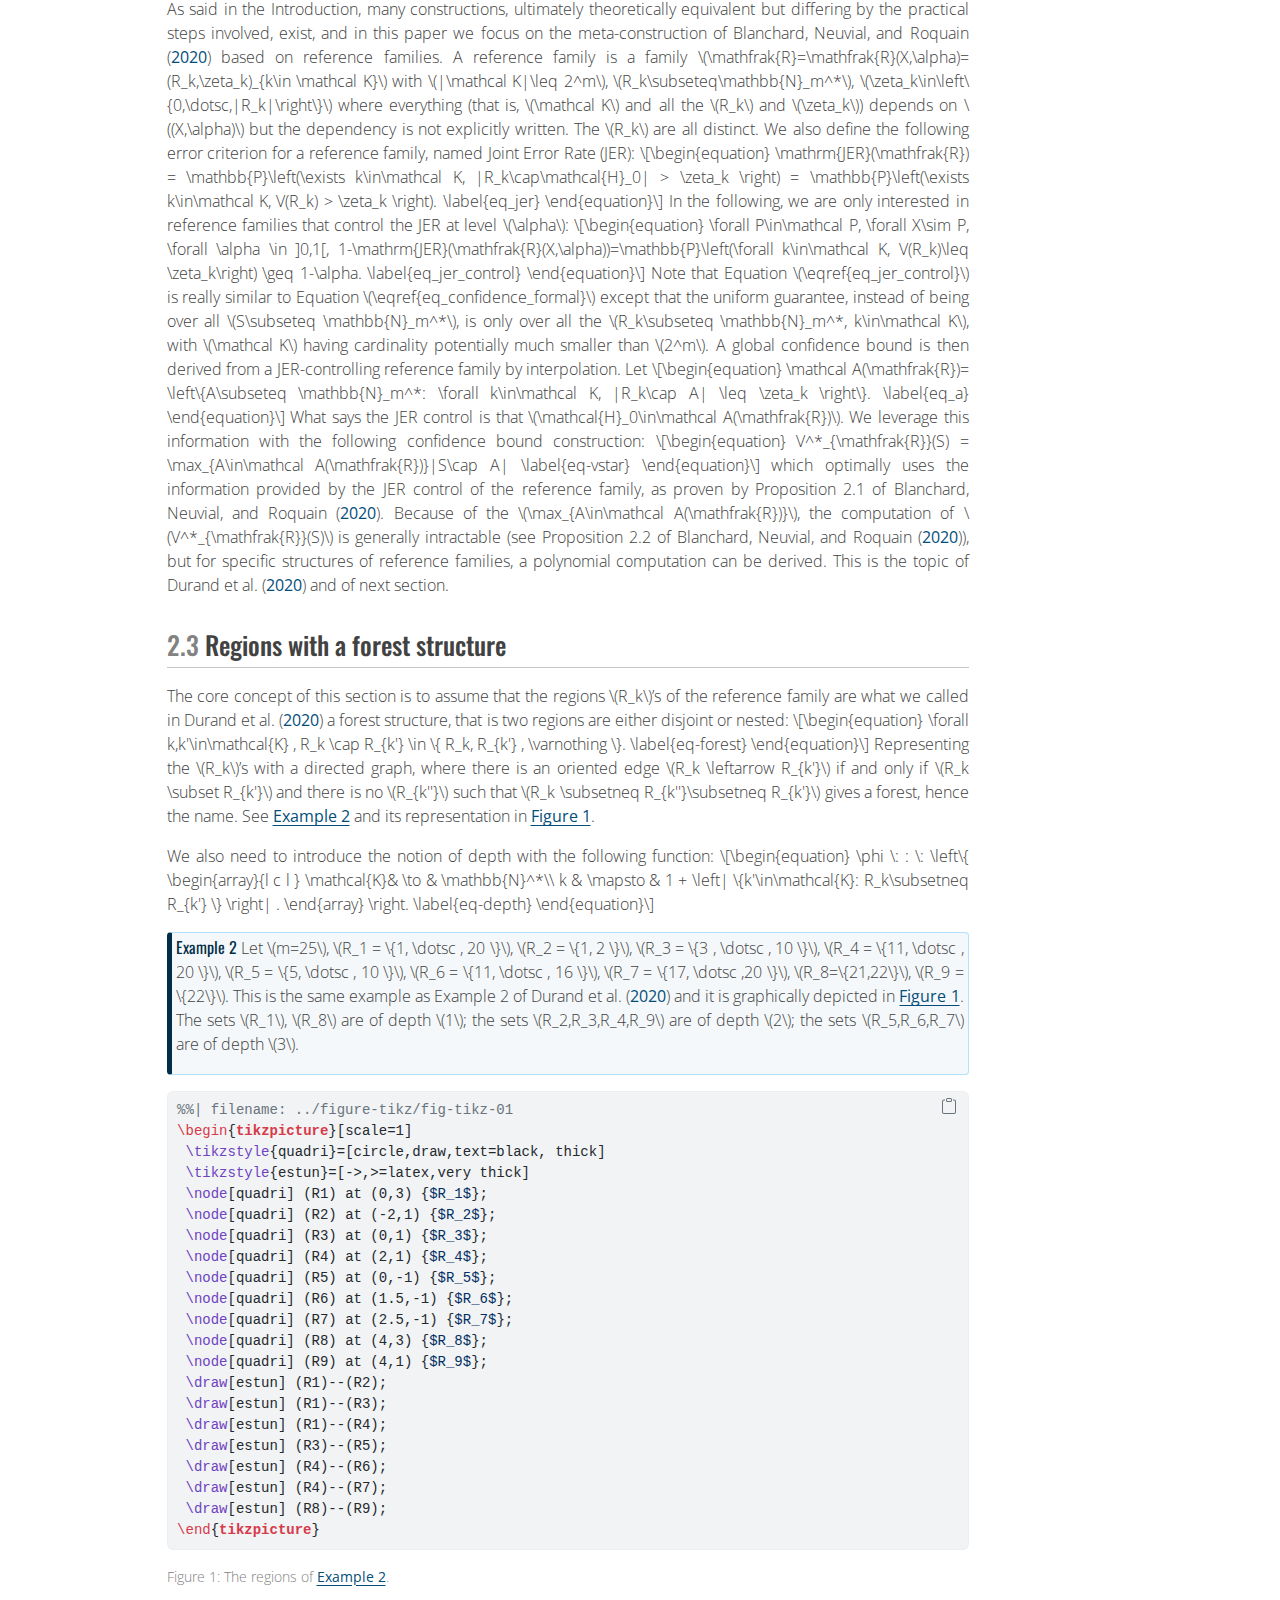
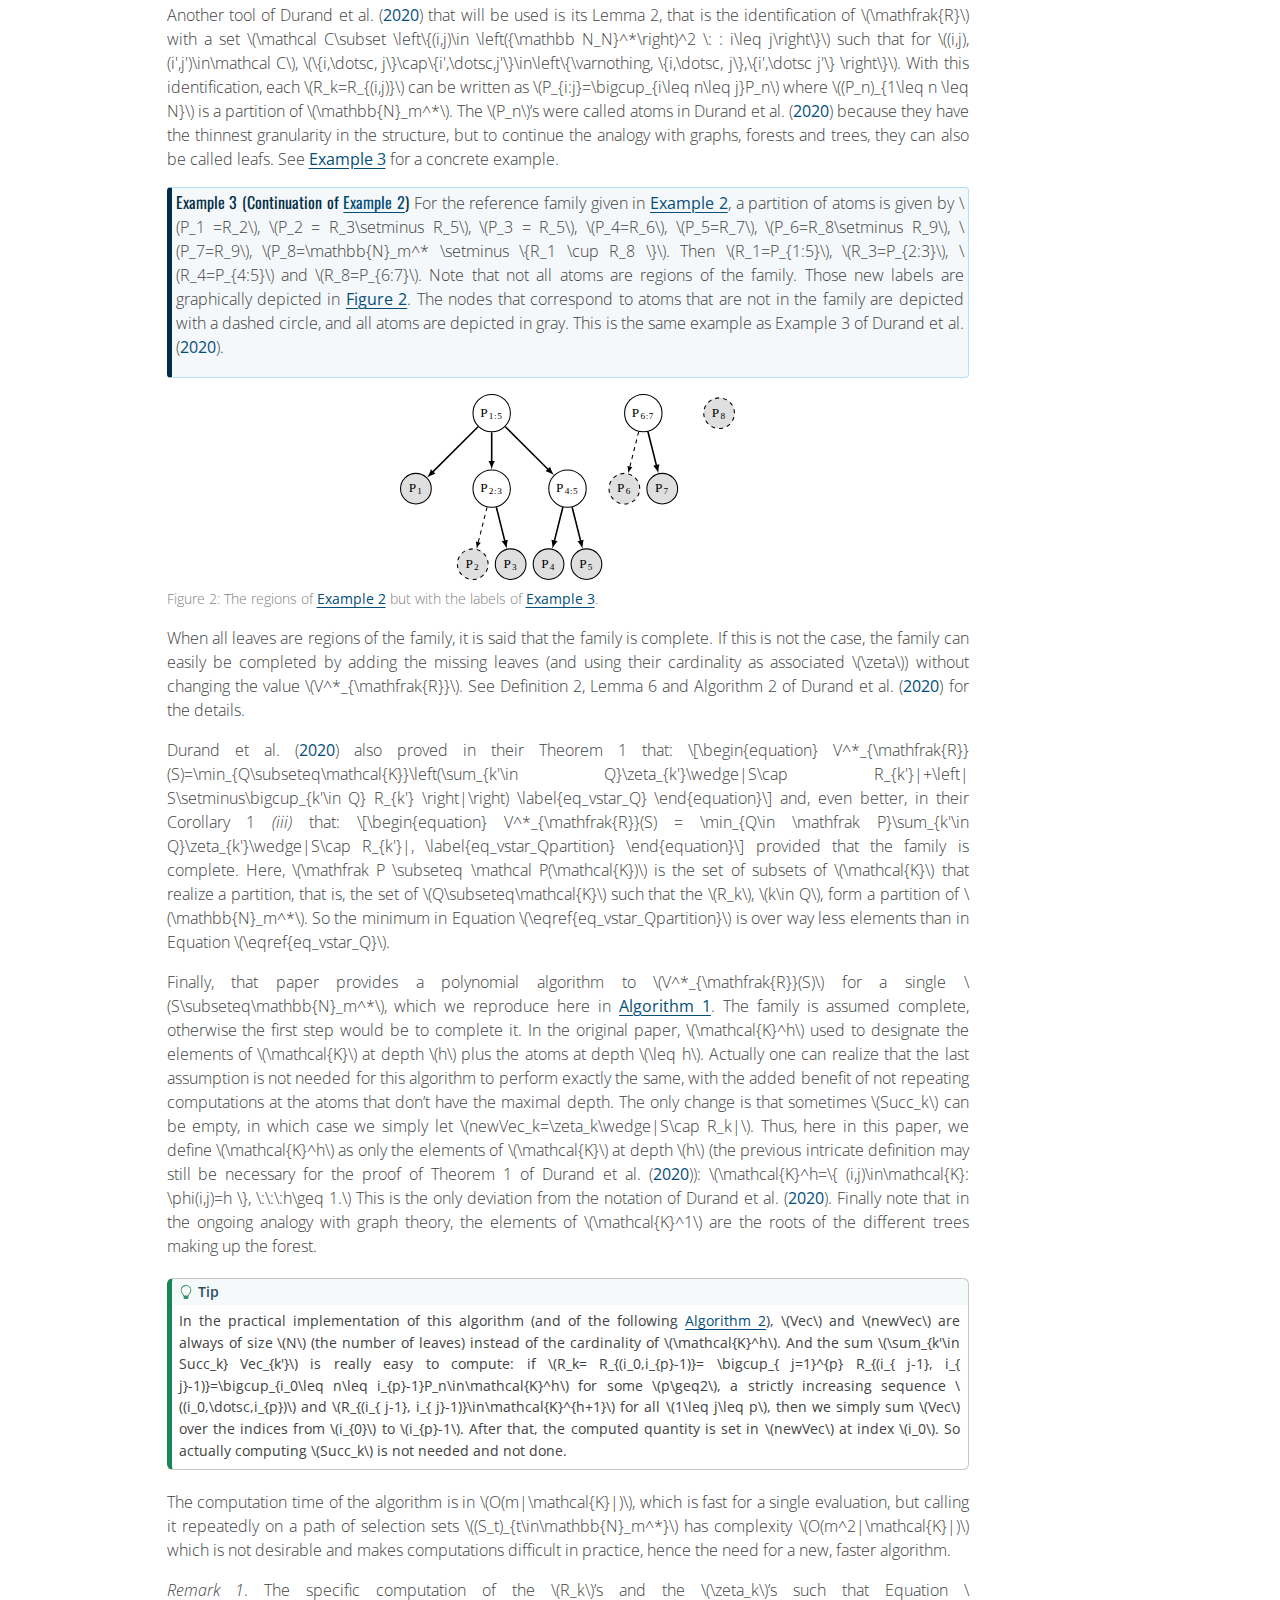
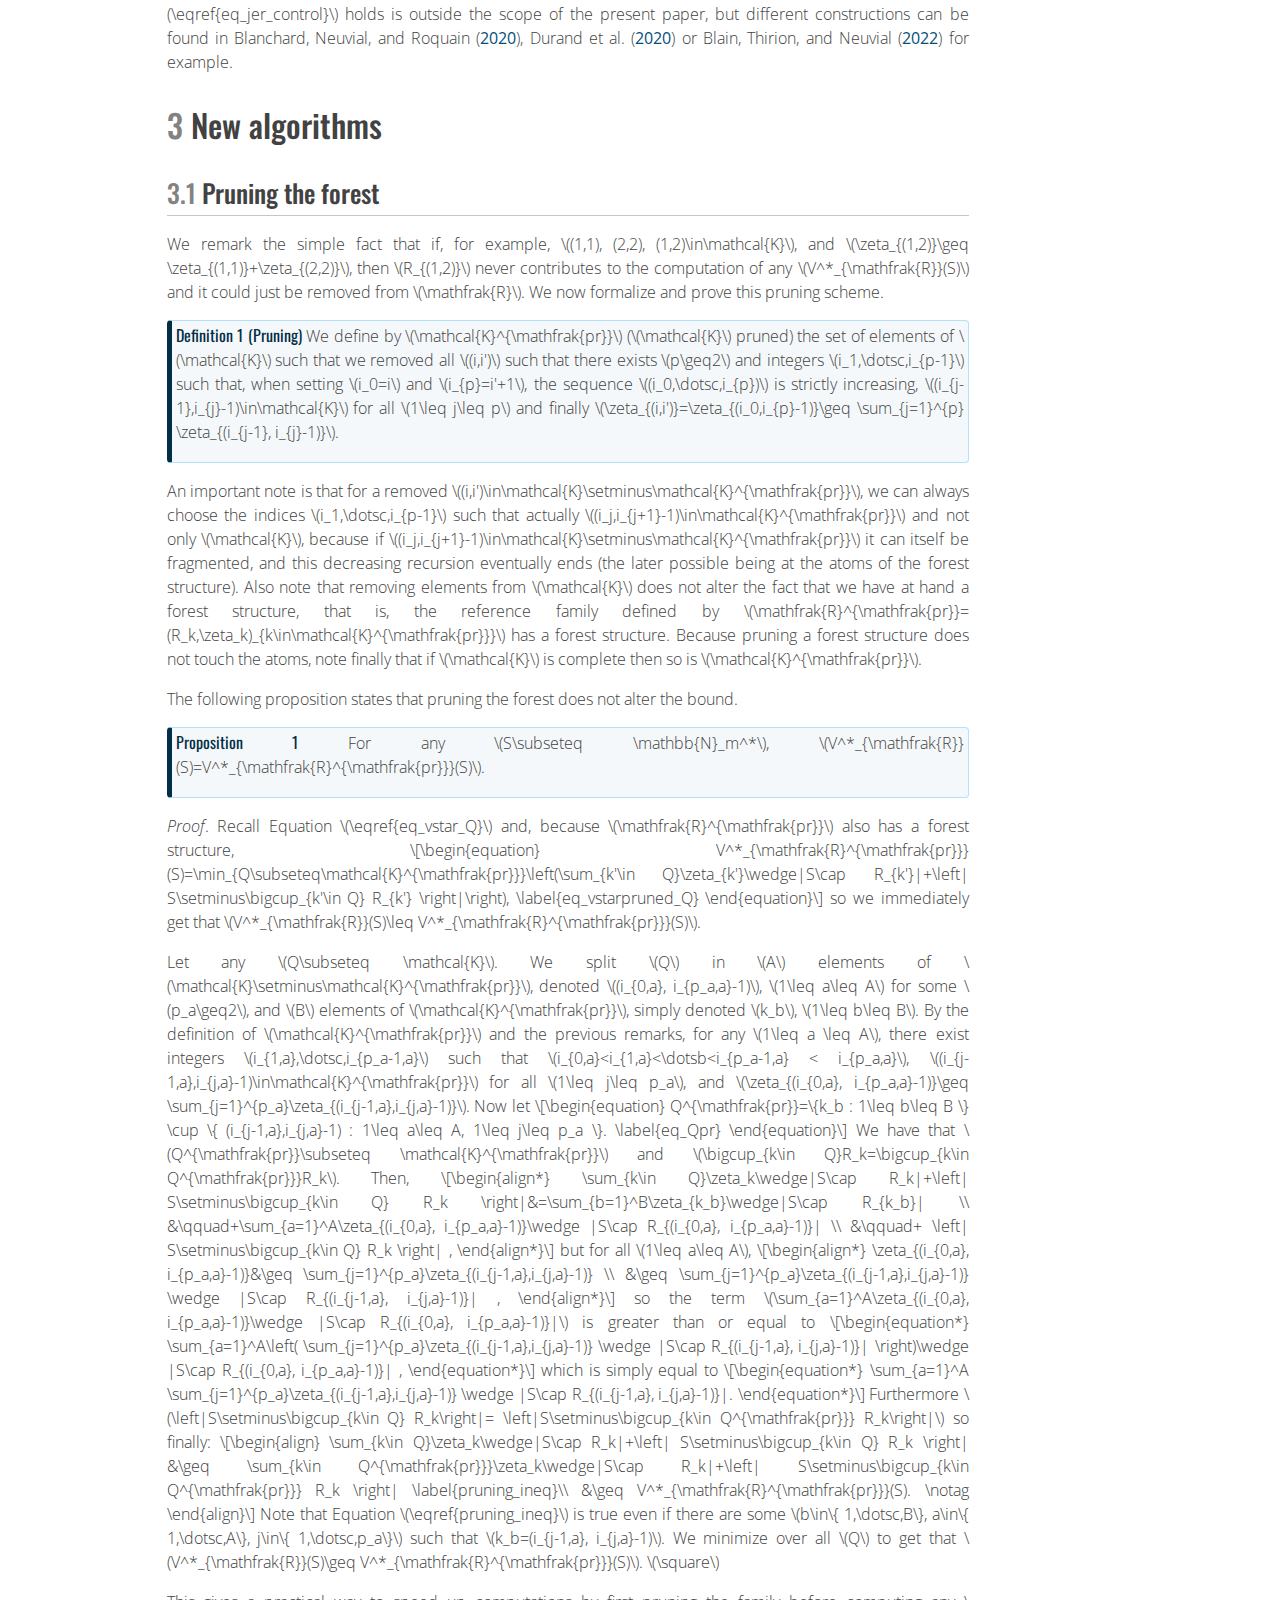
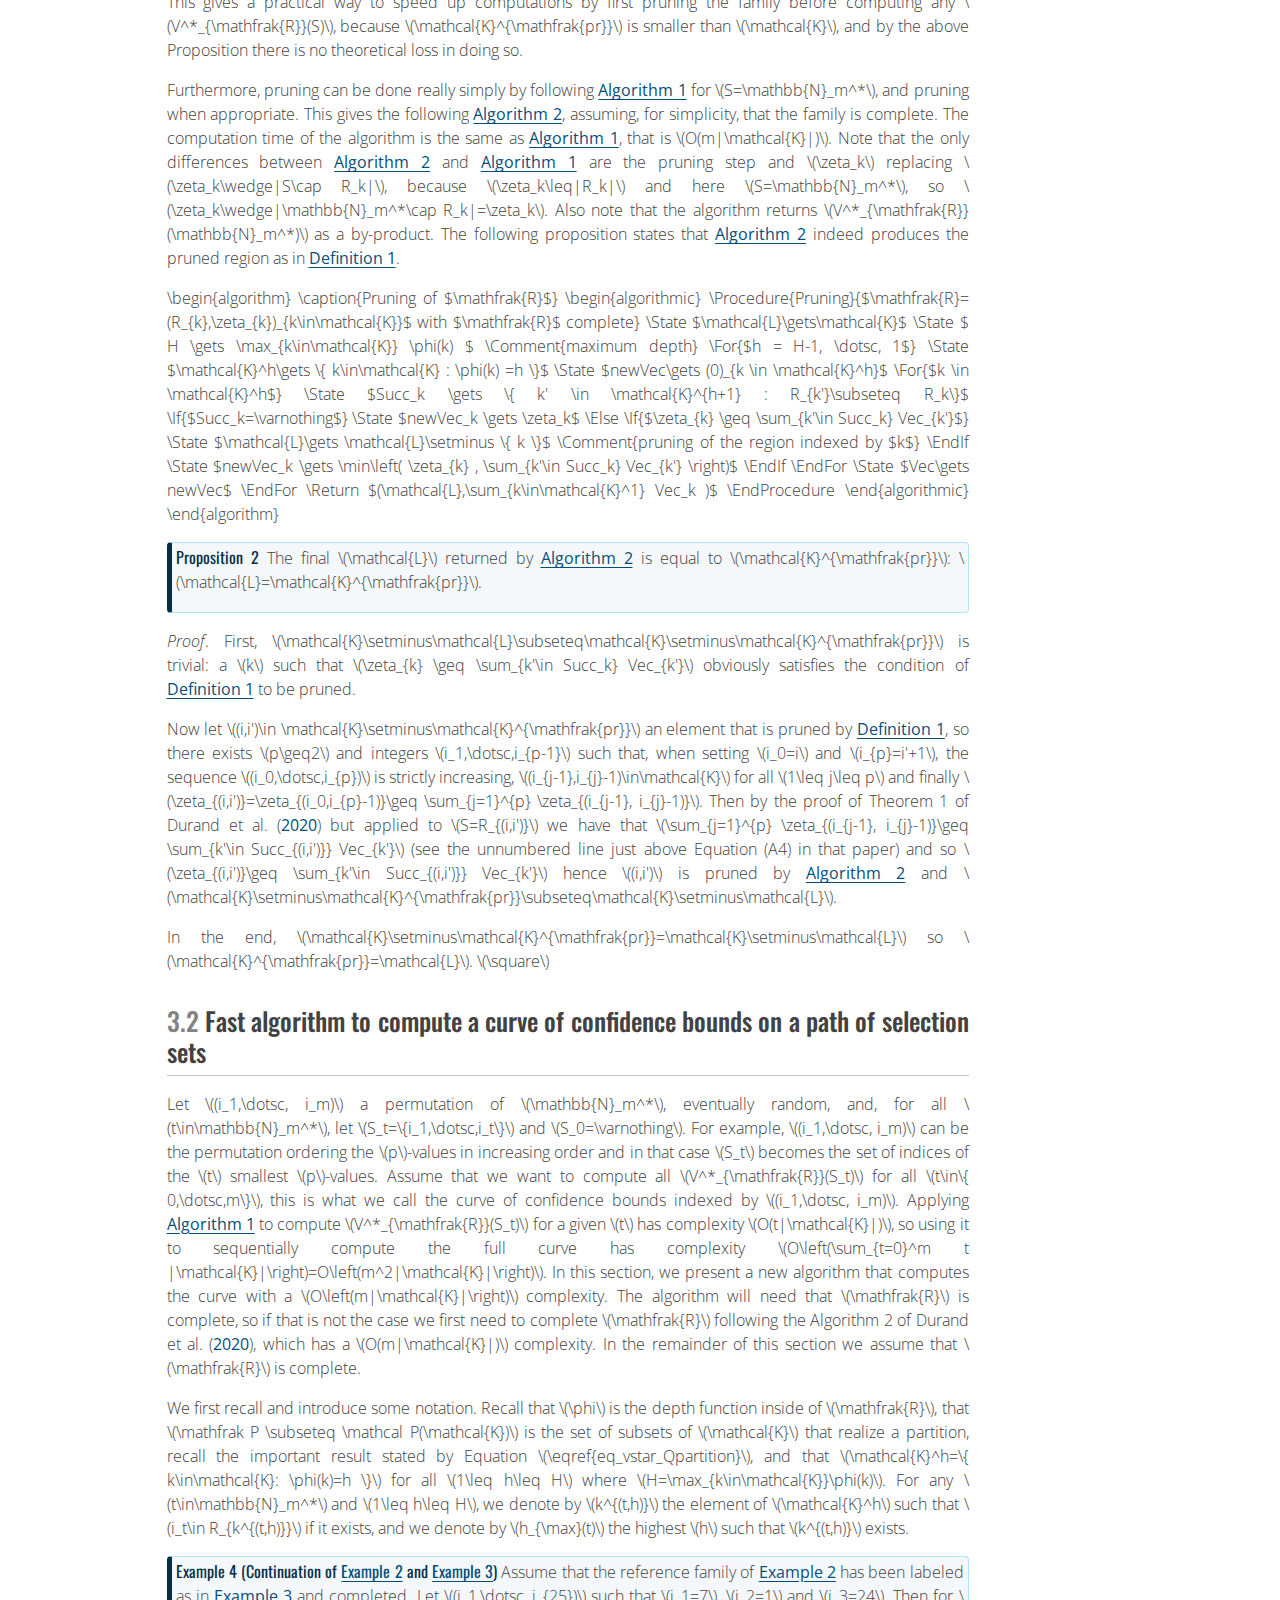
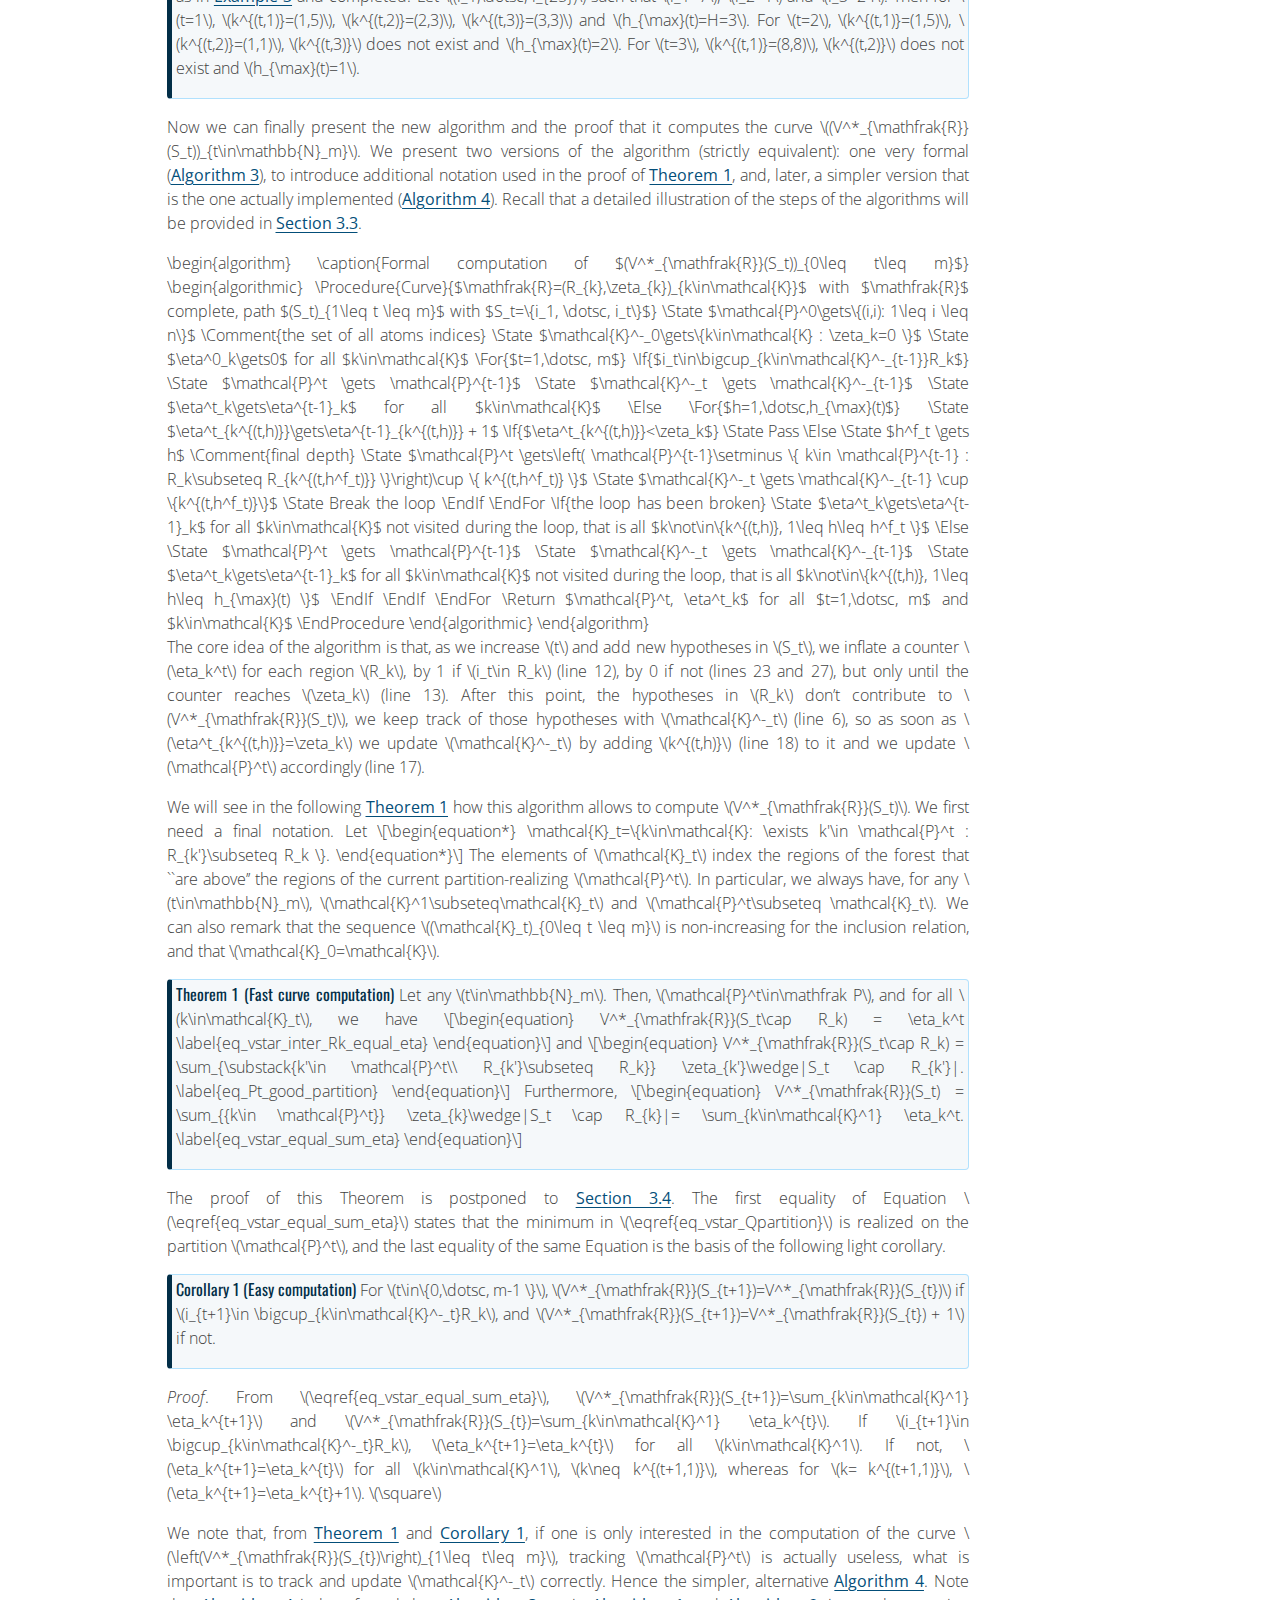
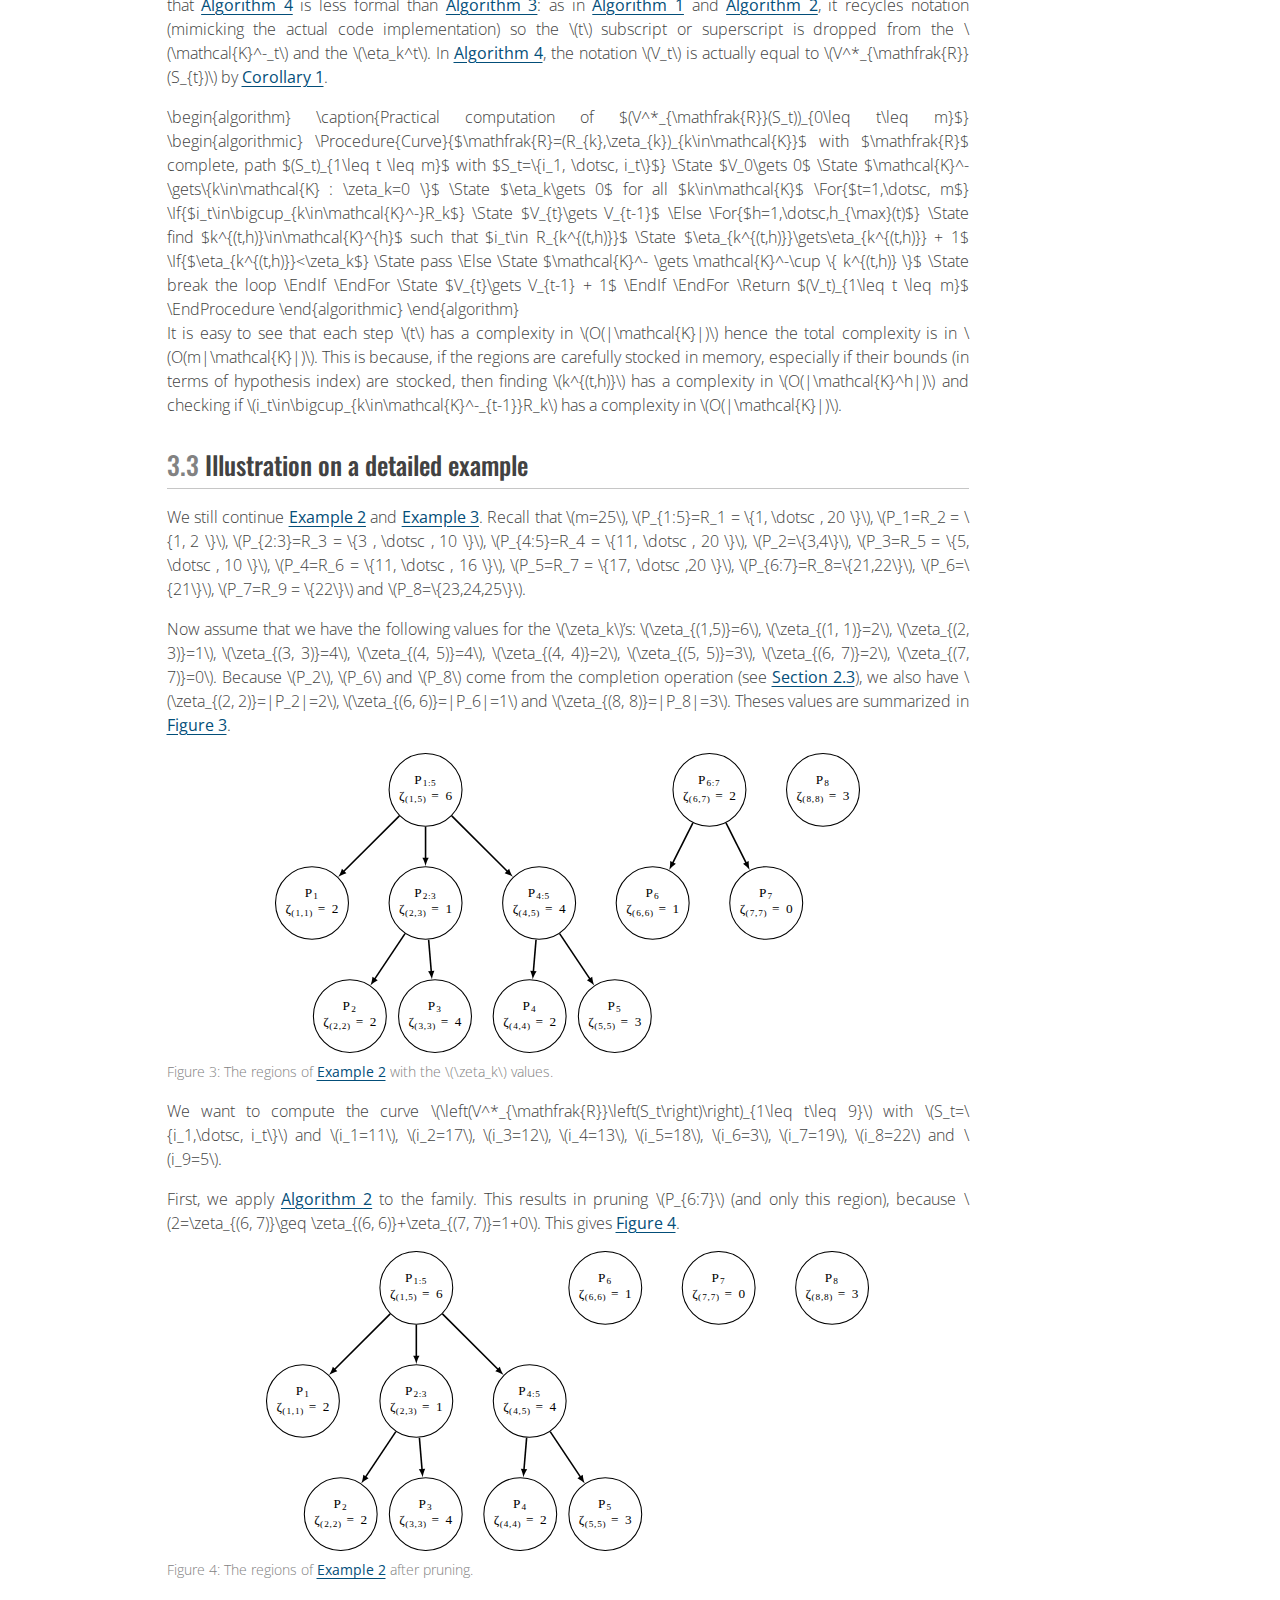
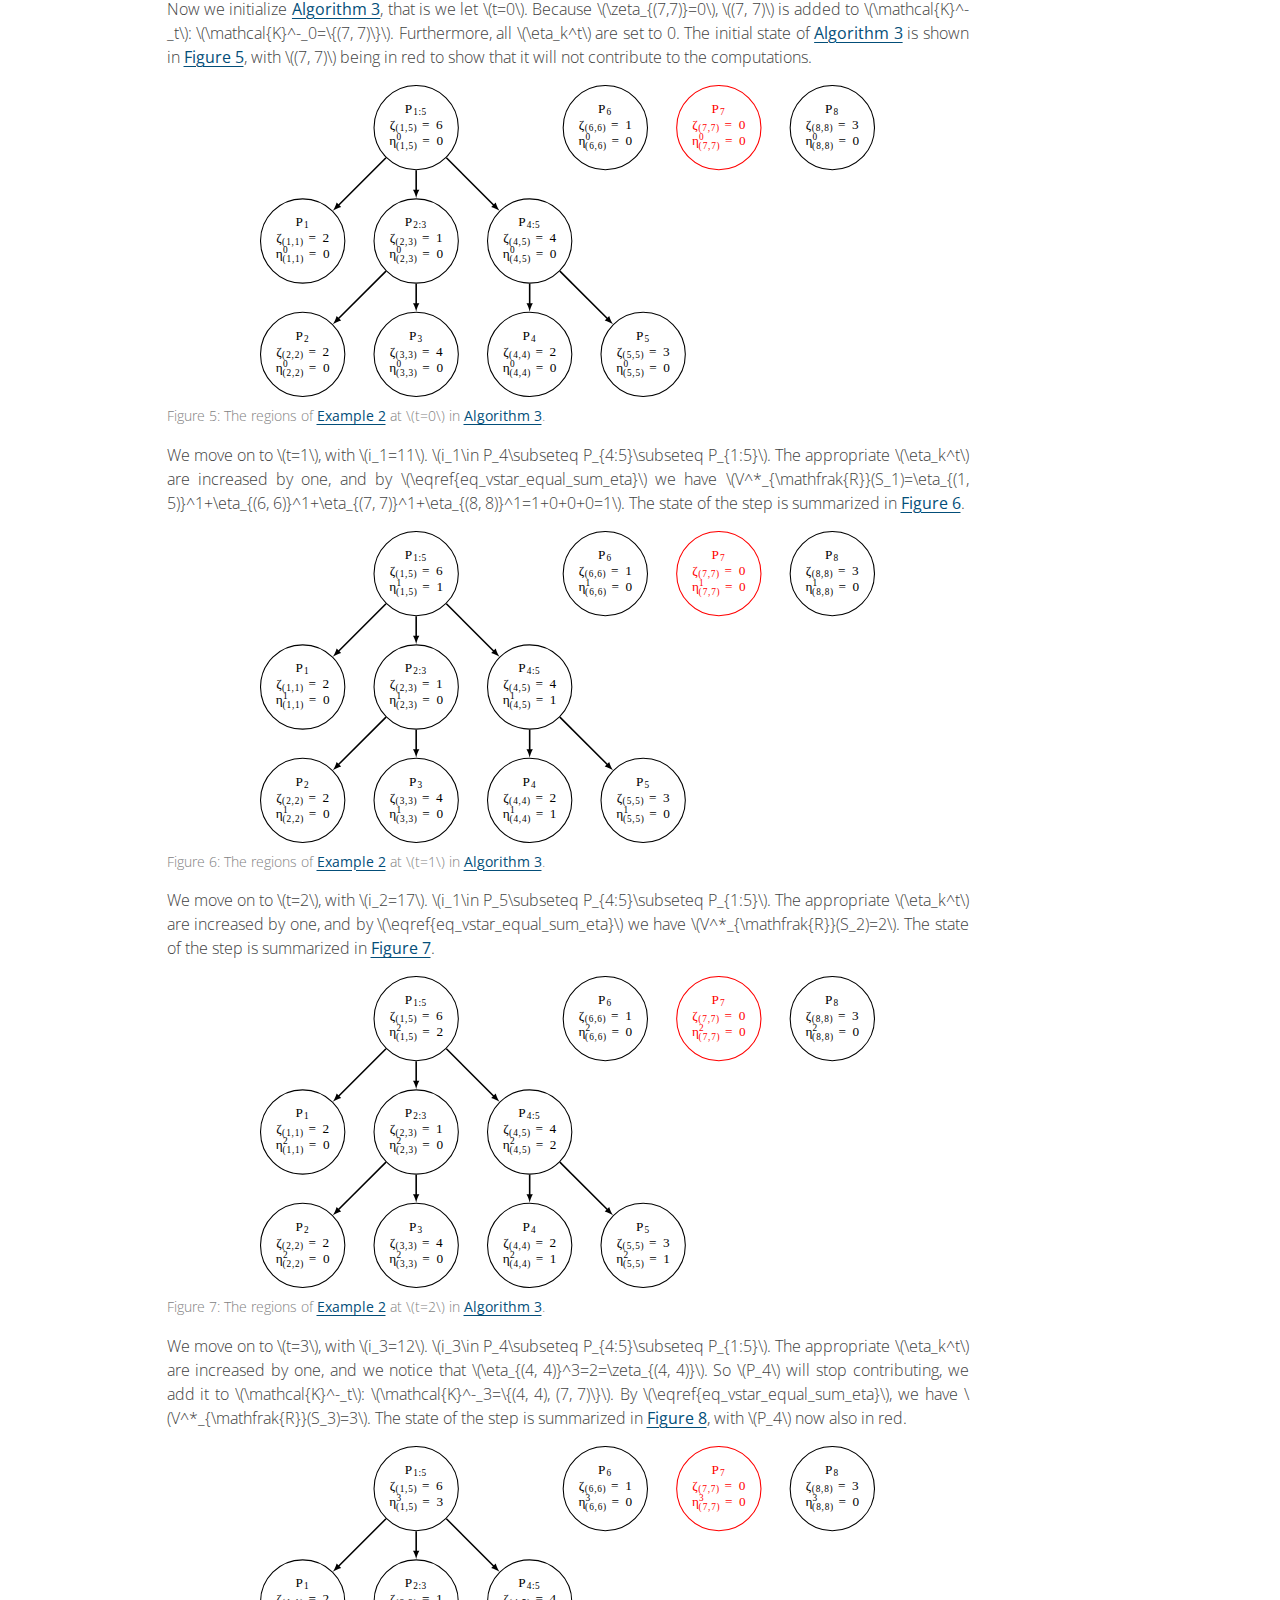
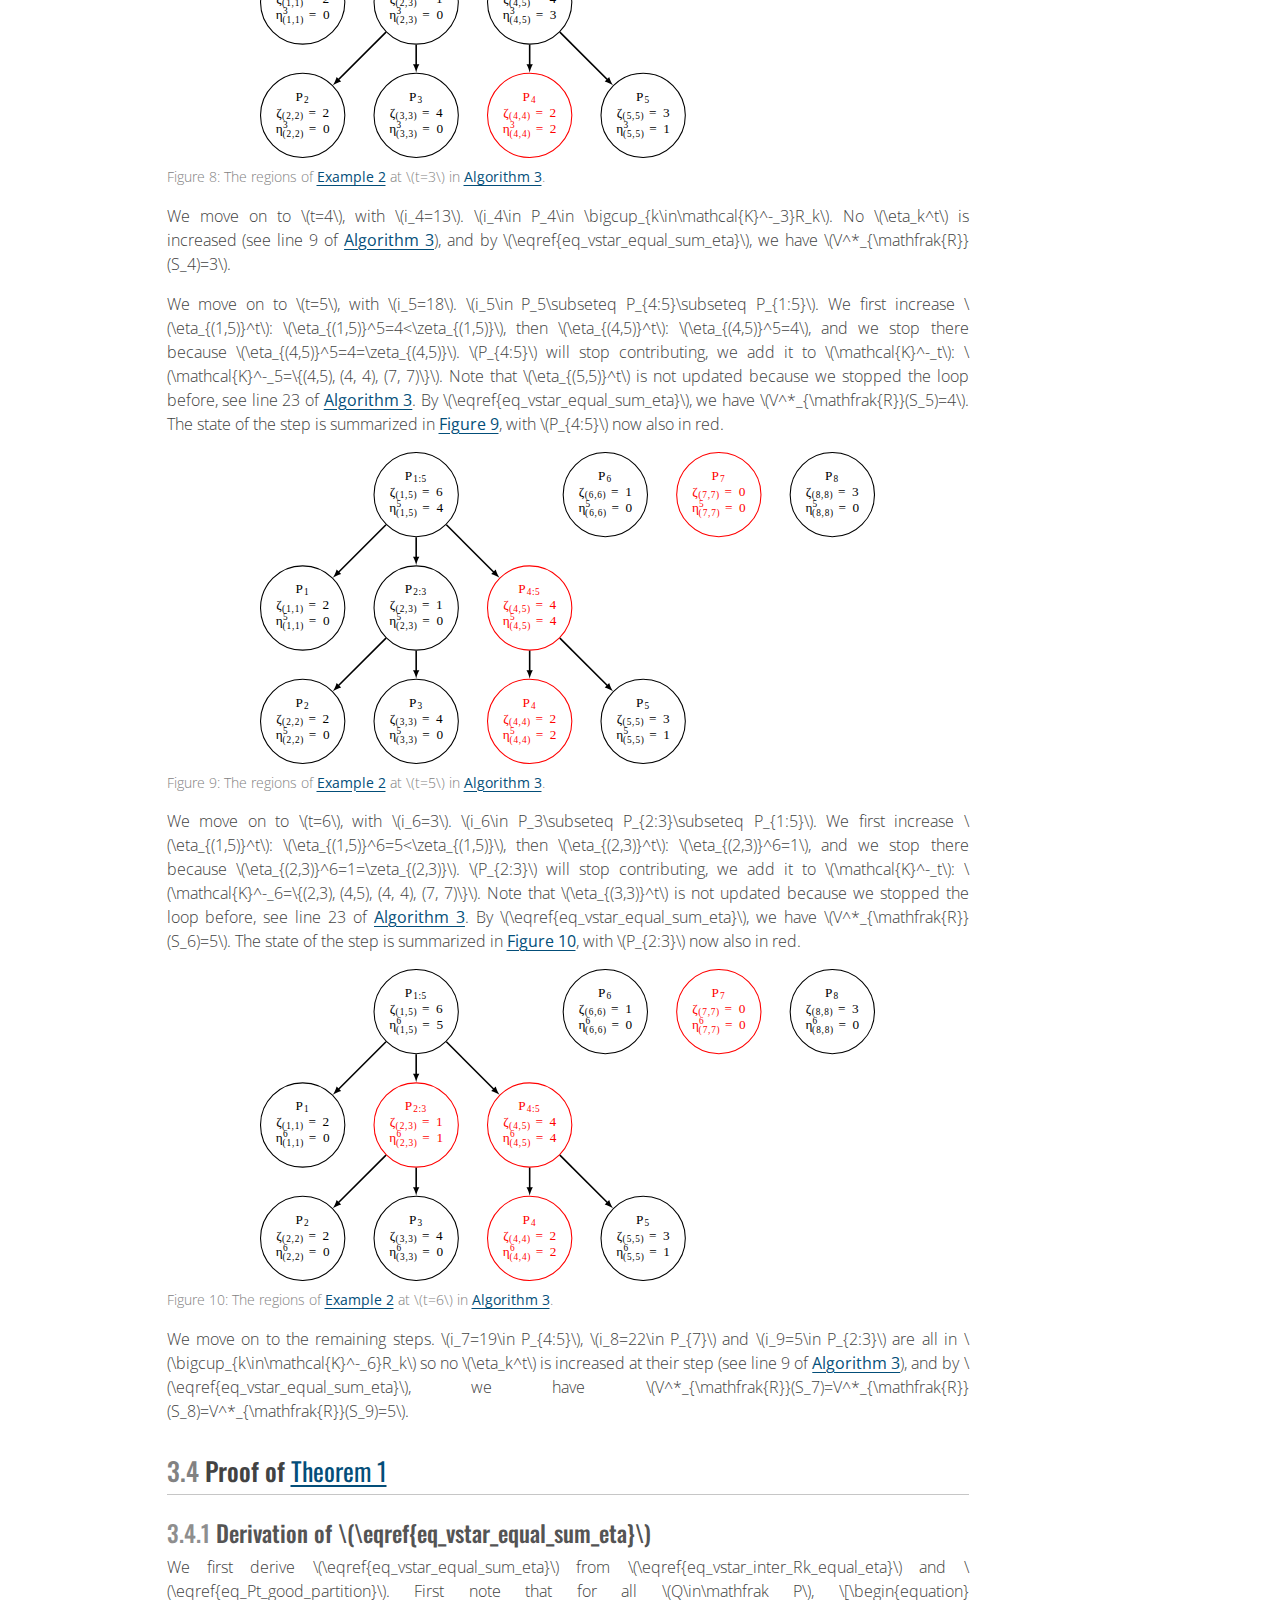
==== commit dd4fd37b: "Built site for gh-pages" ====
--- a/index.html
+++ b/index.html
@@ -7,7 +7,7 @@
 <meta name="viewport" content="width=device-width, initial-scale=1.0, user-scalable=yes">
 
 <meta name="author" content="Guillermo Durand">
-<meta name="dcterms.date" content="2025-02-10">
+<meta name="dcterms.date" content="2025-02-11">
 <meta name="keywords" content="multiple testing, algorithmic, post hoc inference, false discovery proportion, confidence bound">
 
 <title>A fast algorithm to compute a curve of confidence upper bounds for the False Discovery Proportion using a reference family with a forest structure</title>
@@ -89,7 +89,7 @@
 <link href="algo-curve_files/libs/quarto-html/quarto-syntax-highlighting-86daaaaad7353f9cc0c554efc1dd6d94.css" rel="stylesheet" id="quarto-text-highlighting-styles">
 <script src="algo-curve_files/libs/bootstrap/bootstrap.min.js"></script>
 <link href="algo-curve_files/libs/bootstrap/bootstrap-icons.css" rel="stylesheet">
-<link href="algo-curve_files/libs/bootstrap/bootstrap-e68e5b51bda23ebd7e525de4502c0438.min.css" rel="stylesheet" append-hash="true" id="quarto-bootstrap" data-mode="light">
+<link href="algo-curve_files/libs/bootstrap/bootstrap-f11e999d7f1636233620f09fa30e7671.min.css" rel="stylesheet" append-hash="true" id="quarto-bootstrap" data-mode="light">
 <script src="algo-curve_files/libs/quarto-contrib/pseudocode-2.4.1/pseudocode.min.js"></script>
 <link href="algo-curve_files/libs/quarto-contrib/pseudocode-2.4.1/pseudocode.min.css" rel="stylesheet">
 <style>
@@ -186,14 +186,14 @@
       <div>
       <div class="quarto-title-meta-heading">Published</div>
       <div class="quarto-title-meta-contents">
-        <p class="date">February 10, 2025</p>
+        <p class="date">February 11, 2025</p>
       </div>
     </div>
                                     
       <div>
       <div class="quarto-title-meta-heading">Modified</div>
       <div class="quarto-title-meta-contents">
-        <p class="date-modified">February 10, 2025</p>
+        <p class="date-modified">February 11, 2025</p>
       </div>
     </div>
       
@@ -332,7 +332,7 @@
 <div id="fig-forest-exm" class="quarto-float quarto-figure quarto-figure-center anchored">
 <figure class="quarto-float quarto-float-fig figure">
 <div aria-describedby="fig-forest-exm-caption-0ceaefa1-69ba-4598-a22c-09a6ac19f8ca">
-<div class="sourceCode" id="fig-forest-exm" data-opt-additional-packages="\usetikzlibrary{arrows}"><pre class="sourceCode tikz code-with-copy"><code class="sourceCode latex"><span id="fig-forest-exm-1"><a href="#fig-forest-exm-1" aria-hidden="true" tabindex="-1"></a><span class="co">%%| filename: ../figure-tikz/fig-tikz-01</span></span>
+<div class="sourceCode" id="fig-forest-exm"><pre class="sourceCode .tikz code-with-copy"><code class="sourceCode latex"><span id="fig-forest-exm-1"><a href="#fig-forest-exm-1" aria-hidden="true" tabindex="-1"></a><span class="co">%%| filename: ../figure-tikz/fig-tikz-01</span></span>
 <span id="fig-forest-exm-2"><a href="#fig-forest-exm-2" aria-hidden="true" tabindex="-1"></a><span class="kw">\begin</span>{<span class="ex">tikzpicture</span>}[scale=1]</span>
 <span id="fig-forest-exm-3"><a href="#fig-forest-exm-3" aria-hidden="true" tabindex="-1"></a> <span class="fu">\tikzstyle</span>{quadri}=[circle,draw,text=black, thick]</span>
 <span id="fig-forest-exm-4"><a href="#fig-forest-exm-4" aria-hidden="true" tabindex="-1"></a> <span class="fu">\tikzstyle</span>{estun}=[-&gt;,&gt;=latex,very thick]</span>
@@ -366,32 +366,7 @@
 <div id="fig-leaves-exm" class="quarto-float quarto-figure quarto-figure-center anchored">
 <figure class="quarto-float quarto-float-fig figure">
 <div aria-describedby="fig-leaves-exm-caption-0ceaefa1-69ba-4598-a22c-09a6ac19f8ca">
-<div class="sourceCode" id="fig-leaves-exm" data-opt-additional-packages="\usetikzlibrary{arrows}"><pre class="sourceCode tikz code-with-copy"><code class="sourceCode latex"><span id="fig-leaves-exm-1"><a href="#fig-leaves-exm-1" aria-hidden="true" tabindex="-1"></a><span class="co">%%| filename: ../figure-tikz/fig-tikz-02</span></span>
-<span id="fig-leaves-exm-2"><a href="#fig-leaves-exm-2" aria-hidden="true" tabindex="-1"></a><span class="kw">\begin</span>{<span class="ex">tikzpicture</span>}[scale=1]</span>
-<span id="fig-leaves-exm-3"><a href="#fig-leaves-exm-3" aria-hidden="true" tabindex="-1"></a> <span class="fu">\tikzstyle</span>{quadri}=[circle,draw,text=black,thick]</span>
-<span id="fig-leaves-exm-4"><a href="#fig-leaves-exm-4" aria-hidden="true" tabindex="-1"></a> <span class="fu">\tikzstyle</span>{estun}=[-&gt;,&gt;=latex,very thick]</span>
-<span id="fig-leaves-exm-5"><a href="#fig-leaves-exm-5" aria-hidden="true" tabindex="-1"></a> <span class="fu">\node</span>[quadri] (R1) at (0,3) {<span class="ss">$P_{1:5}$</span>};</span>
-<span id="fig-leaves-exm-6"><a href="#fig-leaves-exm-6" aria-hidden="true" tabindex="-1"></a> <span class="fu">\node</span>[quadri, fill=gray!25] (R2) at (-2,1) {<span class="ss">$P_1$</span>};</span>
-<span id="fig-leaves-exm-7"><a href="#fig-leaves-exm-7" aria-hidden="true" tabindex="-1"></a> <span class="fu">\node</span>[quadri] (R3) at (0,1) {<span class="ss">$P_{2:3}$</span>};</span>
-<span id="fig-leaves-exm-8"><a href="#fig-leaves-exm-8" aria-hidden="true" tabindex="-1"></a> <span class="fu">\node</span>[quadri] (R4) at (2,1) {<span class="ss">$P_{4:5}$</span>};</span>
-<span id="fig-leaves-exm-9"><a href="#fig-leaves-exm-9" aria-hidden="true" tabindex="-1"></a> <span class="fu">\node</span>[quadri, dashed,fill=gray!25] (P2) at (-0.5,-1) {<span class="ss">$P_2$</span>};</span>
-<span id="fig-leaves-exm-10"><a href="#fig-leaves-exm-10" aria-hidden="true" tabindex="-1"></a> <span class="fu">\node</span>[quadri,fill=gray!25] (R5) at (0.5,-1) {<span class="ss">$P_3$</span>};</span>
-<span id="fig-leaves-exm-11"><a href="#fig-leaves-exm-11" aria-hidden="true" tabindex="-1"></a> <span class="fu">\node</span>[quadri,fill=gray!25] (R6) at (1.5,-1) {<span class="ss">$P_4$</span>};</span>
-<span id="fig-leaves-exm-12"><a href="#fig-leaves-exm-12" aria-hidden="true" tabindex="-1"></a> <span class="fu">\node</span>[quadri,fill=gray!25] (R7) at (2.5,-1) {<span class="ss">$P_5$</span>};</span>
-<span id="fig-leaves-exm-13"><a href="#fig-leaves-exm-13" aria-hidden="true" tabindex="-1"></a> <span class="fu">\node</span>[quadri] (R8) at (4,3) {<span class="ss">$P_{6:7}$</span>};</span>
-<span id="fig-leaves-exm-14"><a href="#fig-leaves-exm-14" aria-hidden="true" tabindex="-1"></a> <span class="fu">\node</span>[quadri,dashed,fill=gray!25] (P6) at (3.5,1) {<span class="ss">$P_6$</span>};</span>
-<span id="fig-leaves-exm-15"><a href="#fig-leaves-exm-15" aria-hidden="true" tabindex="-1"></a> <span class="fu">\node</span>[quadri,fill=gray!25] (R9) at (4.5,1) {<span class="ss">$P_7$</span>};</span>
-<span id="fig-leaves-exm-16"><a href="#fig-leaves-exm-16" aria-hidden="true" tabindex="-1"></a> <span class="fu">\node</span>[quadri,dashed,fill=gray!25] (P8) at (6,3) {<span class="ss">$P_8$</span>};</span>
-<span id="fig-leaves-exm-17"><a href="#fig-leaves-exm-17" aria-hidden="true" tabindex="-1"></a> <span class="fu">\draw</span>[estun] (R1)--(R2);</span>
-<span id="fig-leaves-exm-18"><a href="#fig-leaves-exm-18" aria-hidden="true" tabindex="-1"></a> <span class="fu">\draw</span>[estun] (R1)--(R3);</span>
-<span id="fig-leaves-exm-19"><a href="#fig-leaves-exm-19" aria-hidden="true" tabindex="-1"></a> <span class="fu">\draw</span>[estun] (R1)--(R4);</span>
-<span id="fig-leaves-exm-20"><a href="#fig-leaves-exm-20" aria-hidden="true" tabindex="-1"></a> <span class="fu">\draw</span>[estun] (R3)--(R5);</span>
-<span id="fig-leaves-exm-21"><a href="#fig-leaves-exm-21" aria-hidden="true" tabindex="-1"></a> <span class="fu">\draw</span>[estun,dashed,thick] (R3)--(P2);</span>
-<span id="fig-leaves-exm-22"><a href="#fig-leaves-exm-22" aria-hidden="true" tabindex="-1"></a> <span class="fu">\draw</span>[estun] (R4)--(R6);</span>
-<span id="fig-leaves-exm-23"><a href="#fig-leaves-exm-23" aria-hidden="true" tabindex="-1"></a> <span class="fu">\draw</span>[estun] (R4)--(R7);</span>
-<span id="fig-leaves-exm-24"><a href="#fig-leaves-exm-24" aria-hidden="true" tabindex="-1"></a> <span class="fu">\draw</span>[estun] (R8)--(R9);</span>
-<span id="fig-leaves-exm-25"><a href="#fig-leaves-exm-25" aria-hidden="true" tabindex="-1"></a> <span class="fu">\draw</span>[estun,dashed,thick] (R8)--(P6);</span>
-<span id="fig-leaves-exm-26"><a href="#fig-leaves-exm-26" aria-hidden="true" tabindex="-1"></a><span class="kw">\end</span>{<span class="ex">tikzpicture</span>}</span></code><button title="Copy to Clipboard" class="code-copy-button"><i class="bi"></i></button></pre></div>
+<img src="algo-curve_files/mediabag/../figure-tikz/fig-tikz-02.svg" class="img-fluid figure-img">
 </div>
 <figcaption class="quarto-float-caption-bottom quarto-float-caption quarto-float-fig" id="fig-leaves-exm-caption-0ceaefa1-69ba-4598-a22c-09a6ac19f8ca">
 Figure&nbsp;2: The regions of <a href="#exm-toy-forest" class="quarto-xref">Example&nbsp;2</a> but with the labels of <a href="#exm-toy-leaves" class="quarto-xref">Example&nbsp;3</a>.
@@ -407,7 +382,7 @@
 \label{eq_vstar_Qpartition}
 \end{equation}\]</span> provided that the family is complete. Here, <span class="math inline">\(\mathfrak P \subseteq \mathcal P(\mathcal{K})\)</span> is the set of subsets of <span class="math inline">\(\mathcal{K}\)</span> that realize a partition, that is, the set of <span class="math inline">\(Q\subseteq\mathcal{K}\)</span> such that the <span class="math inline">\(R_k\)</span>, <span class="math inline">\(k\in Q\)</span>, form a partition of <span class="math inline">\(\mathbb{N}_m^*\)</span>. So the minimum in Equation <span class="math inline">\(\eqref{eq_vstar_Qpartition}\)</span> is over way less elements than in Equation <span class="math inline">\(\eqref{eq_vstar_Q}\)</span>.</p>
 <p>Finally, that paper provides a polynomial algorithm to <span class="math inline">\(V^*_{\mathfrak{R}}(S)\)</span> for a single <span class="math inline">\(S\subseteq\mathbb{N}_m^*\)</span>, which we reproduce here in <a href="#alg-vstar" class="quarto-xref">Algorithm 1</a>. The family is assumed complete, otherwise the first step would be to complete it. In the original paper, <span class="math inline">\(\mathcal{K}^h\)</span> used to designate the elements of <span class="math inline">\(\mathcal{K}\)</span> at depth <span class="math inline">\(h\)</span> plus the atoms at depth <span class="math inline">\(\leq h\)</span>. Actually one can realize that the last assumption is not needed for this algorithm to perform exactly the same, with the added benefit of not repeating computations at the atoms that don’t have the maximal depth. The only change is that sometimes <span class="math inline">\(Succ_k\)</span> can be empty, in which case we simply let <span class="math inline">\(newVec_k=\zeta_k\wedge|S\cap R_k|\)</span>. Thus, here in this paper, we define <span class="math inline">\(\mathcal{K}^h\)</span> as only the elements of <span class="math inline">\(\mathcal{K}\)</span> at depth <span class="math inline">\(h\)</span> (the previous intricate definition may still be necessary for the proof of Theorem 1 of <span class="citation" data-cites="MR4178188">Durand et al. (<a href="#ref-MR4178188" role="doc-biblioref">2020</a>)</span>): <span class="math inline">\(\mathcal{K}^h=\{ (i,j)\in\mathcal{K}: \phi(i,j)=h      \}, \:\:\:h\geq 1.\)</span> This is the only deviation from the notation of <span class="citation" data-cites="MR4178188">Durand et al. (<a href="#ref-MR4178188" role="doc-biblioref">2020</a>)</span>. Finally note that in the ongoing analogy with graph theory, the elements of <span class="math inline">\(\mathcal{K}^1\)</span> are the roots of the different trees making up the forest.</p>
-<div id="alg-vstar" class="pseudocode-container quarto-float" data-caption-prefix="Algorithm" data-pseudocode-number="1" data-no-end="false" data-indent-size="1.2em" data-line-number="true" data-comment-delimiter="//" data-line-number-punc=":">
+<div id="alg-vstar" class="pseudocode-container quarto-float" data-caption-prefix="Algorithm" data-line-number="true" data-line-number-punc=":" data-no-end="false" data-pseudocode-number="1" data-comment-delimiter="//" data-indent-size="1.2em">
 <div class="pseudocode">
 \begin{algorithm} \caption{Computation of a given $V^*_{\mathfrak{R}}(S)$} \begin{algorithmic} \Procedure{Vstar}{S, $\mathfrak{R}=(R_{k},\zeta_{k})_{k\in\mathcal{K}}$ with $\mathfrak{R}$ complete} \State $ H \gets \max_{k\in\mathcal{K}} \phi(k) $ \Comment{maximum depth} \For{$h = H-1, \dotsc, 1$} \State $\mathcal{K}^h\gets \{ k\in\mathcal{K} : \phi(k) =h \}$ \State $newVec\gets (0)_{k \in \mathcal{K}^h}$ \For{$k \in \mathcal{K}^h$} \State $Succ_k \gets \{ k' \in \mathcal{K}^{h+1} : R_{k'}\subseteq R_k\}$ \If{$Succ_k=\varnothing$} \State $newVec_k \gets \zeta_k\wedge|S\cap R_k|$ \Else \State $newVec_k \gets \min\left( \zeta_{k}\wedge|S\cap R_k| , \sum_{k'\in Succ_k} Vec_{k'} \right)$ \EndIf \EndFor \State $Vec\gets newVec$ \EndFor \Return $\sum_{k\in\mathcal{K}^1} Vec_k $ \EndProcedure \end{algorithmic} \end{algorithm}
 </div>
@@ -470,7 +445,7 @@
 </div>
 <p>This gives a practical way to speed up computations by first pruning the family before computing any <span class="math inline">\(V^*_{\mathfrak{R}}(S)\)</span>, because <span class="math inline">\(\mathcal{K}^{\mathfrak{pr}}\)</span> is smaller than <span class="math inline">\(\mathcal{K}\)</span>, and by the above Proposition there is no theoretical loss in doing so.</p>
 <p>Furthermore, pruning can be done really simply by following <a href="#alg-vstar" class="quarto-xref">Algorithm 1</a> for <span class="math inline">\(S=\mathbb{N}_m^*\)</span>, and pruning when appropriate. This gives the following <a href="#alg-pruning" class="quarto-xref">Algorithm 2</a>, assuming, for simplicity, that the family is complete. The computation time of the algorithm is the same as <a href="#alg-vstar" class="quarto-xref">Algorithm 1</a>, that is <span class="math inline">\(O(m|\mathcal{K}|)\)</span>. Note that the only differences between <a href="#alg-pruning" class="quarto-xref">Algorithm 2</a> and <a href="#alg-vstar" class="quarto-xref">Algorithm 1</a> are the pruning step and <span class="math inline">\(\zeta_k\)</span> replacing <span class="math inline">\(\zeta_k\wedge|S\cap R_k|\)</span>, because <span class="math inline">\(\zeta_k\leq|R_k|\)</span> and here <span class="math inline">\(S=\mathbb{N}_m^*\)</span>, so <span class="math inline">\(\zeta_k\wedge|\mathbb{N}_m^*\cap R_k|=\zeta_k\)</span>. Also note that the algorithm returns <span class="math inline">\(V^*_{\mathfrak{R}}(\mathbb{N}_m^*)\)</span> as a by-product. The following proposition states that <a href="#alg-pruning" class="quarto-xref">Algorithm 2</a> indeed produces the pruned region as in <a href="#def-pruning" class="quarto-xref">Definition&nbsp;1</a>.</p>
-<div id="alg-pruning" class="pseudocode-container quarto-float" data-caption-prefix="Algorithm" data-pseudocode-number="2" data-no-end="false" data-indent-size="1.2em" data-line-number="true" data-comment-delimiter="//" data-line-number-punc=":">
+<div id="alg-pruning" class="pseudocode-container quarto-float" data-caption-prefix="Algorithm" data-line-number="true" data-line-number-punc=":" data-no-end="false" data-pseudocode-number="2" data-comment-delimiter="//" data-indent-size="1.2em">
 <div class="pseudocode">
 \begin{algorithm} \caption{Pruning of $\mathfrak{R}$} \begin{algorithmic} \Procedure{Pruning}{$\mathfrak{R}=(R_{k},\zeta_{k})_{k\in\mathcal{K}}$ with $\mathfrak{R}$ complete} \State $\mathcal{L}\gets\mathcal{K}$ \State $ H \gets \max_{k\in\mathcal{K}} \phi(k) $ \Comment{maximum depth} \For{$h = H-1, \dotsc, 1$} \State $\mathcal{K}^h\gets \{ k\in\mathcal{K} : \phi(k) =h \}$ \State $newVec\gets (0)_{k \in \mathcal{K}^h}$ \For{$k \in \mathcal{K}^h$} \State $Succ_k \gets \{ k' \in \mathcal{K}^{h+1} : R_{k'}\subseteq R_k\}$ \If{$Succ_k=\varnothing$} \State $newVec_k \gets \zeta_k$ \Else \If{$\zeta_{k} \geq \sum_{k'\in Succ_k} Vec_{k'}$} \State $\mathcal{L}\gets \mathcal{L}\setminus \{ k \}$ \Comment{pruning of the region indexed by $k$} \EndIf \State $newVec_k \gets \min\left( \zeta_{k} , \sum_{k'\in Succ_k} Vec_{k'} \right)$ \EndIf \EndFor \State $Vec\gets newVec$ \EndFor \Return $(\mathcal{L},\sum_{k\in\mathcal{K}^1} Vec_k )$ \EndProcedure \end{algorithmic} \end{algorithm}
 </div>
@@ -492,7 +467,7 @@
 <p><span class="theorem-title"><strong>Example 4 (Continuation of <a href="#exm-toy-forest" class="quarto-xref">Example&nbsp;2</a> and <a href="#exm-toy-leaves" class="quarto-xref">Example&nbsp;3</a>)</strong></span> Assume that the reference family of <a href="#exm-toy-forest" class="quarto-xref">Example&nbsp;2</a> has been labeled as in <a href="#exm-toy-leaves" class="quarto-xref">Example&nbsp;3</a> and completed. Let <span class="math inline">\((i_1,\dotsc, i_{25})\)</span> such that <span class="math inline">\(i_1=7\)</span>, <span class="math inline">\(i_2=1\)</span> and <span class="math inline">\(i_3=24\)</span>. Then for <span class="math inline">\(t=1\)</span>, <span class="math inline">\(k^{(t,1)}=(1,5)\)</span>, <span class="math inline">\(k^{(t,2)}=(2,3)\)</span>, <span class="math inline">\(k^{(t,3)}=(3,3)\)</span> and <span class="math inline">\(h_{\max}(t)=H=3\)</span>. For <span class="math inline">\(t=2\)</span>, <span class="math inline">\(k^{(t,1)}=(1,5)\)</span>, <span class="math inline">\(k^{(t,2)}=(1,1)\)</span>, <span class="math inline">\(k^{(t,3)}\)</span> does not exist and <span class="math inline">\(h_{\max}(t)=2\)</span>. For <span class="math inline">\(t=3\)</span>, <span class="math inline">\(k^{(t,1)}=(8,8)\)</span>, <span class="math inline">\(k^{(t,2)}\)</span> does not exist and <span class="math inline">\(h_{\max}(t)=1\)</span>.</p>
 </div>
 <p>Now we can finally present the new algorithm and the proof that it computes the curve <span class="math inline">\((V^*_{\mathfrak{R}}(S_t))_{t\in\mathbb{N}_m}\)</span>. We present two versions of the algorithm (strictly equivalent): one very formal (<a href="#alg-formal-curve" class="quarto-xref">Algorithm 3</a>), to introduce additional notation used in the proof of <a href="#thm-curve-path" class="quarto-xref">Theorem&nbsp;1</a>, and, later, a simpler version that is the one actually implemented (<a href="#alg-curve" class="quarto-xref">Algorithm 4</a>). Recall that a detailed illustration of the steps of the algorithms will be provided in <a href="#sec-example" class="quarto-xref">Section&nbsp;3.3</a>.</p>
-<div id="alg-formal-curve" class="pseudocode-container quarto-float" data-caption-prefix="Algorithm" data-pseudocode-number="3" data-no-end="false" data-indent-size="1.2em" data-line-number="true" data-comment-delimiter="//" data-line-number-punc=":">
+<div id="alg-formal-curve" class="pseudocode-container quarto-float" data-caption-prefix="Algorithm" data-line-number="true" data-line-number-punc=":" data-no-end="false" data-pseudocode-number="3" data-comment-delimiter="//" data-indent-size="1.2em">
 <div class="pseudocode">
 \begin{algorithm} \caption{Formal computation of $(V^*_{\mathfrak{R}}(S_t))_{0\leq t\leq m}$} \begin{algorithmic} \Procedure{Curve}{$\mathfrak{R}=(R_{k},\zeta_{k})_{k\in\mathcal{K}}$ with $\mathfrak{R}$ complete, path $(S_t)_{1\leq t \leq m}$ with $S_t=\{i_1, \dotsc, i_t\}$} \State $\mathcal{P}^0\gets\{(i,i): 1\leq i \leq n\}$ \Comment{the set of all atoms indices} \State $\mathcal{K}^-_0\gets\{k\in\mathcal{K} : \zeta_k=0 \}$ \State $\eta^0_k\gets0$ for all $k\in\mathcal{K}$ \For{$t=1,\dotsc, m$} \If{$i_t\in\bigcup_{k\in\mathcal{K}^-_{t-1}}R_k$} \State $\mathcal{P}^t \gets \mathcal{P}^{t-1}$ \State $\mathcal{K}^-_t \gets \mathcal{K}^-_{t-1}$ \State $\eta^t_k\gets\eta^{t-1}_k$ for all $k\in\mathcal{K}$ \Else \For{$h=1,\dotsc,h_{\max}(t)$} \State $\eta^t_{k^{(t,h)}}\gets\eta^{t-1}_{k^{(t,h)}} + 1$ \If{$\eta^t_{k^{(t,h)}}&lt;\zeta_k$} \State Pass \Else \State $h^f_t \gets h$ \Comment{final depth} \State $\mathcal{P}^t \gets\left( \mathcal{P}^{t-1}\setminus \{ k\in \mathcal{P}^{t-1} : R_k\subseteq R_{k^{(t,h^f_t)}} \}\right)\cup \{ k^{(t,h^f_t)} \}$ \State $\mathcal{K}^-_t \gets \mathcal{K}^-_{t-1} \cup \{k^{(t,h^f_t)}\}$ \State Break the loop \EndIf \EndFor \If{the loop has been broken} \State $\eta^t_k\gets\eta^{t-1}_k$ for all $k\in\mathcal{K}$ not visited during the loop, that is all $k\not\in\{k^{(t,h)}, 1\leq h\leq h^f_t \}$ \Else \State $\mathcal{P}^t \gets \mathcal{P}^{t-1}$ \State $\mathcal{K}^-_t \gets \mathcal{K}^-_{t-1}$ \State $\eta^t_k\gets\eta^{t-1}_k$ for all $k\in\mathcal{K}$ not visited during the loop, that is all $k\not\in\{k^{(t,h)}, 1\leq h\leq h_{\max}(t) \}$ \EndIf \EndIf \EndFor \Return $\mathcal{P}^t, \eta^t_k$ for all $t=1,\dotsc, m$ and $k\in\mathcal{K}$ \EndProcedure \end{algorithmic} \end{algorithm}
 </div>
@@ -521,7 +496,7 @@
 <p><span class="proof-title"><em>Proof</em>. </span>From <span class="math inline">\(\eqref{eq_vstar_equal_sum_eta}\)</span>, <span class="math inline">\(V^*_{\mathfrak{R}}(S_{t+1})=\sum_{k\in\mathcal{K}^1} \eta_k^{t+1}\)</span> and <span class="math inline">\(V^*_{\mathfrak{R}}(S_{t})=\sum_{k\in\mathcal{K}^1} \eta_k^{t}\)</span>. If <span class="math inline">\(i_{t+1}\in \bigcup_{k\in\mathcal{K}^-_t}R_k\)</span>, <span class="math inline">\(\eta_k^{t+1}=\eta_k^{t}\)</span> for all <span class="math inline">\(k\in\mathcal{K}^1\)</span>. If not, <span class="math inline">\(\eta_k^{t+1}=\eta_k^{t}\)</span> for all <span class="math inline">\(k\in\mathcal{K}^1\)</span>, <span class="math inline">\(k\neq k^{(t+1,1)}\)</span>, whereas for <span class="math inline">\(k= k^{(t+1,1)}\)</span>, <span class="math inline">\(\eta_k^{t+1}=\eta_k^{t}+1\)</span>. <span class="math inline">\(\square\)</span></p>
 </div>
 <p>We note that, from <a href="#thm-curve-path" class="quarto-xref">Theorem&nbsp;1</a> and <a href="#cor-easy-impl" class="quarto-xref">Corollary&nbsp;1</a>, if one is only interested in the computation of the curve <span class="math inline">\(\left(V^*_{\mathfrak{R}}(S_{t})\right)_{1\leq t\leq m}\)</span>, tracking <span class="math inline">\(\mathcal{P}^t\)</span> is actually useless, what is important is to track and update <span class="math inline">\(\mathcal{K}^-_t\)</span> correctly. Hence the simpler, alternative <a href="#alg-curve" class="quarto-xref">Algorithm 4</a>. Note that <a href="#alg-curve" class="quarto-xref">Algorithm 4</a> is less formal than <a href="#alg-formal-curve" class="quarto-xref">Algorithm 3</a>: as in <a href="#alg-vstar" class="quarto-xref">Algorithm 1</a> and <a href="#alg-pruning" class="quarto-xref">Algorithm 2</a>, it recycles notation (mimicking the actual code implementation) so the <span class="math inline">\(t\)</span> subscript or superscript is dropped from the <span class="math inline">\(\mathcal{K}^-_t\)</span> and the <span class="math inline">\(\eta_k^t\)</span>. In <a href="#alg-curve" class="quarto-xref">Algorithm 4</a>, the notation <span class="math inline">\(V_t\)</span> is actually equal to <span class="math inline">\(V^*_{\mathfrak{R}}(S_{t})\)</span> by <a href="#cor-easy-impl" class="quarto-xref">Corollary&nbsp;1</a>.</p>
-<div id="alg-curve" class="pseudocode-container quarto-float" data-caption-prefix="Algorithm" data-pseudocode-number="4" data-no-end="false" data-indent-size="1.2em" data-line-number="true" data-comment-delimiter="//" data-line-number-punc=":">
+<div id="alg-curve" class="pseudocode-container quarto-float" data-caption-prefix="Algorithm" data-line-number="true" data-line-number-punc=":" data-no-end="false" data-pseudocode-number="4" data-comment-delimiter="//" data-indent-size="1.2em">
 <div class="pseudocode">
 \begin{algorithm} \caption{Practical computation of $(V^*_{\mathfrak{R}}(S_t))_{0\leq t\leq m}$} \begin{algorithmic} \Procedure{Curve}{$\mathfrak{R}=(R_{k},\zeta_{k})_{k\in\mathcal{K}}$ with $\mathfrak{R}$ complete, path $(S_t)_{1\leq t \leq m}$ with $S_t=\{i_1, \dotsc, i_t\}$} \State $V_0\gets 0$ \State $\mathcal{K}^-\gets\{k\in\mathcal{K} : \zeta_k=0 \}$ \State $\eta_k\gets 0$ for all $k\in\mathcal{K}$ \For{$t=1,\dotsc, m$} \If{$i_t\in\bigcup_{k\in\mathcal{K}^-}R_k$} \State $V_{t}\gets V_{t-1}$ \Else \For{$h=1,\dotsc,h_{\max}(t)$} \State find $k^{(t,h)}\in\mathcal{K}^{h}$ such that $i_t\in R_{k^{(t,h)}}$ \State $\eta_{k^{(t,h)}}\gets\eta_{k^{(t,h)}} + 1$ \If{$\eta_{k^{(t,h)}}&lt;\zeta_k$} \State pass \Else \State $\mathcal{K}^- \gets \mathcal{K}^-\cup \{ k^{(t,h)} \}$ \State break the loop \EndIf \EndFor \State $V_{t}\gets V_{t-1} + 1$ \EndIf \EndFor \Return $(V_t)_{1\leq t \leq m}$ \EndProcedure \end{algorithmic} \end{algorithm}
 </div>
@@ -535,36 +510,7 @@
 <div id="fig-zetas" class="quarto-float quarto-figure quarto-figure-center anchored">
 <figure class="quarto-float quarto-float-fig figure">
 <div aria-describedby="fig-zetas-caption-0ceaefa1-69ba-4598-a22c-09a6ac19f8ca">
-<div class="sourceCode" id="fig-zetas" data-opt-additional-packages="\usetikzlibrary{arrows}"><pre class="sourceCode tikz code-with-copy"><code class="sourceCode latex"><span id="fig-zetas-1"><a href="#fig-zetas-1" aria-hidden="true" tabindex="-1"></a><span class="co">%%| filename: ../figure-tikz/fig-tikz-03</span></span>
-<span id="fig-zetas-2"><a href="#fig-zetas-2" aria-hidden="true" tabindex="-1"></a><span class="kw">\begin</span>{<span class="ex">tikzpicture</span>}[scale=1]</span>
-<span id="fig-zetas-3"><a href="#fig-zetas-3" aria-hidden="true" tabindex="-1"></a> <span class="fu">\tikzstyle</span>{quadri}=[circle, draw, text=black, thick, align=center]</span>
-<span id="fig-zetas-4"><a href="#fig-zetas-4" aria-hidden="true" tabindex="-1"></a> <span class="fu">\tikzstyle</span>{estun}=[-&gt;, &gt;=latex, very thick]</span>
-<span id="fig-zetas-5"><a href="#fig-zetas-5" aria-hidden="true" tabindex="-1"></a> <span class="co">%</span></span>
-<span id="fig-zetas-6"><a href="#fig-zetas-6" aria-hidden="true" tabindex="-1"></a> <span class="fu">\node</span>[quadri] (P15) at (0, 3) {<span class="ss">$P_{1:5}$</span><span class="fu">\\</span><span class="ss">$</span><span class="sc">\zeta</span><span class="ss">_{(1, 5)}=6$</span>};</span>
-<span id="fig-zetas-7"><a href="#fig-zetas-7" aria-hidden="true" tabindex="-1"></a> <span class="fu">\node</span>[quadri] (P67) at (7.5, 3) {<span class="ss">$P_{6:7}$</span><span class="fu">\\</span><span class="ss">$</span><span class="sc">\zeta</span><span class="ss">_{(6, 7)}=2$</span>};</span>
-<span id="fig-zetas-8"><a href="#fig-zetas-8" aria-hidden="true" tabindex="-1"></a> <span class="fu">\node</span>[quadri] (P8) at (10.5, 3) {<span class="ss">$P_8$</span><span class="fu">\\</span><span class="ss">$</span><span class="sc">\zeta</span><span class="ss">_{(8, 8)}=3$</span>};</span>
-<span id="fig-zetas-9"><a href="#fig-zetas-9" aria-hidden="true" tabindex="-1"></a> <span class="co">%</span></span>
-<span id="fig-zetas-10"><a href="#fig-zetas-10" aria-hidden="true" tabindex="-1"></a> <span class="fu">\node</span>[quadri] (P1) at (-3, 0) {<span class="ss">$P_1$</span><span class="fu">\\</span><span class="ss">$</span><span class="sc">\zeta</span><span class="ss">_{(1, 1)}=2$</span>};</span>
-<span id="fig-zetas-11"><a href="#fig-zetas-11" aria-hidden="true" tabindex="-1"></a> <span class="fu">\node</span>[quadri] (P23) at (0, 0) {<span class="ss">$P_{2:3}$</span><span class="fu">\\</span><span class="ss">$</span><span class="sc">\zeta</span><span class="ss">_{(2, 3)}=1$</span>};</span>
-<span id="fig-zetas-12"><a href="#fig-zetas-12" aria-hidden="true" tabindex="-1"></a> <span class="fu">\node</span>[quadri] (P45) at (3, 0) {<span class="ss">$P_{4:5}$</span><span class="fu">\\</span><span class="ss">$</span><span class="sc">\zeta</span><span class="ss">_{(4, 5)}=4$</span>};</span>
-<span id="fig-zetas-13"><a href="#fig-zetas-13" aria-hidden="true" tabindex="-1"></a> <span class="fu">\node</span>[quadri] (P6) at (6, 0) {<span class="ss">$P_6$</span><span class="fu">\\</span><span class="ss">$</span><span class="sc">\zeta</span><span class="ss">_{(6, 6)}=1$</span>};</span>
-<span id="fig-zetas-14"><a href="#fig-zetas-14" aria-hidden="true" tabindex="-1"></a> <span class="fu">\node</span>[quadri] (P7) at (9, 0) {<span class="ss">$P_7$</span><span class="fu">\\</span><span class="ss">$</span><span class="sc">\zeta</span><span class="ss">_{(7, 7)}=0$</span>};</span>
-<span id="fig-zetas-15"><a href="#fig-zetas-15" aria-hidden="true" tabindex="-1"></a> <span class="co">%</span></span>
-<span id="fig-zetas-16"><a href="#fig-zetas-16" aria-hidden="true" tabindex="-1"></a> <span class="fu">\node</span>[quadri] (P2) at (-2, -3) {<span class="ss">$P_2$</span><span class="fu">\\</span><span class="ss">$</span><span class="sc">\zeta</span><span class="ss">_{(2, 2)}=2$</span>};</span>
-<span id="fig-zetas-17"><a href="#fig-zetas-17" aria-hidden="true" tabindex="-1"></a> <span class="fu">\node</span>[quadri] (P3) at (0.25, -3) {<span class="ss">$P_3$</span><span class="fu">\\</span><span class="ss">$</span><span class="sc">\zeta</span><span class="ss">_{(3, 3)}=4$</span>};</span>
-<span id="fig-zetas-18"><a href="#fig-zetas-18" aria-hidden="true" tabindex="-1"></a> <span class="fu">\node</span>[quadri] (P4) at (2.75, -3) {<span class="ss">$P_4$</span><span class="fu">\\</span><span class="ss">$</span><span class="sc">\zeta</span><span class="ss">_{(4, 4)}=2$</span>};</span>
-<span id="fig-zetas-19"><a href="#fig-zetas-19" aria-hidden="true" tabindex="-1"></a> <span class="fu">\node</span>[quadri] (P5) at (5, -3) {<span class="ss">$P_5$</span><span class="fu">\\</span><span class="ss">$</span><span class="sc">\zeta</span><span class="ss">_{(5, 5)}=3$</span>};</span>
-<span id="fig-zetas-20"><a href="#fig-zetas-20" aria-hidden="true" tabindex="-1"></a> <span class="co">%%</span></span>
-<span id="fig-zetas-21"><a href="#fig-zetas-21" aria-hidden="true" tabindex="-1"></a> <span class="fu">\draw</span>[estun] (P15)--(P1);</span>
-<span id="fig-zetas-22"><a href="#fig-zetas-22" aria-hidden="true" tabindex="-1"></a> <span class="fu">\draw</span>[estun] (P15)--(P23);</span>
-<span id="fig-zetas-23"><a href="#fig-zetas-23" aria-hidden="true" tabindex="-1"></a> <span class="fu">\draw</span>[estun] (P15)--(P45);</span>
-<span id="fig-zetas-24"><a href="#fig-zetas-24" aria-hidden="true" tabindex="-1"></a> <span class="fu">\draw</span>[estun] (P23)--(P3);</span>
-<span id="fig-zetas-25"><a href="#fig-zetas-25" aria-hidden="true" tabindex="-1"></a> <span class="fu">\draw</span>[estun] (P23)--(P2);</span>
-<span id="fig-zetas-26"><a href="#fig-zetas-26" aria-hidden="true" tabindex="-1"></a> <span class="fu">\draw</span>[estun] (P45)--(P4);</span>
-<span id="fig-zetas-27"><a href="#fig-zetas-27" aria-hidden="true" tabindex="-1"></a> <span class="fu">\draw</span>[estun] (P45)--(P5);</span>
-<span id="fig-zetas-28"><a href="#fig-zetas-28" aria-hidden="true" tabindex="-1"></a> <span class="fu">\draw</span>[estun] (P67)--(P7);</span>
-<span id="fig-zetas-29"><a href="#fig-zetas-29" aria-hidden="true" tabindex="-1"></a> <span class="fu">\draw</span>[estun] (P67)--(P6);</span>
-<span id="fig-zetas-30"><a href="#fig-zetas-30" aria-hidden="true" tabindex="-1"></a><span class="kw">\end</span>{<span class="ex">tikzpicture</span>}</span></code><button title="Copy to Clipboard" class="code-copy-button"><i class="bi"></i></button></pre></div>
+<img src="algo-curve_files/mediabag/../figure-tikz/fig-tikz-03.svg" class="img-fluid figure-img">
 </div>
 <figcaption class="quarto-float-caption-bottom quarto-float-caption quarto-float-fig" id="fig-zetas-caption-0ceaefa1-69ba-4598-a22c-09a6ac19f8ca">
 Figure&nbsp;3: The regions of <a href="#exm-toy-forest" class="quarto-xref">Example&nbsp;2</a> with the <span class="math inline">\(\zeta_k\)</span> values.
@@ -576,33 +522,7 @@
 <div id="fig-pruned" class="quarto-float quarto-figure quarto-figure-center anchored">
 <figure class="quarto-float quarto-float-fig figure">
 <div aria-describedby="fig-pruned-caption-0ceaefa1-69ba-4598-a22c-09a6ac19f8ca">
-<div class="sourceCode" id="fig-pruned" data-opt-additional-packages="\usetikzlibrary{arrows}"><pre class="sourceCode tikz code-with-copy"><code class="sourceCode latex"><span id="fig-pruned-1"><a href="#fig-pruned-1" aria-hidden="true" tabindex="-1"></a><span class="co">%%| filename: ../figure-tikz/fig-tikz-04</span></span>
-<span id="fig-pruned-2"><a href="#fig-pruned-2" aria-hidden="true" tabindex="-1"></a><span class="kw">\begin</span>{<span class="ex">tikzpicture</span>}[scale=1]</span>
-<span id="fig-pruned-3"><a href="#fig-pruned-3" aria-hidden="true" tabindex="-1"></a> <span class="fu">\tikzstyle</span>{quadri}=[circle, draw, text=black, thick, align=center]</span>
-<span id="fig-pruned-4"><a href="#fig-pruned-4" aria-hidden="true" tabindex="-1"></a> <span class="fu">\tikzstyle</span>{estun}=[-&gt;, &gt;=latex, very thick]</span>
-<span id="fig-pruned-5"><a href="#fig-pruned-5" aria-hidden="true" tabindex="-1"></a> <span class="co">%</span></span>
-<span id="fig-pruned-6"><a href="#fig-pruned-6" aria-hidden="true" tabindex="-1"></a> <span class="fu">\node</span>[quadri] (P15) at (0, 3) {<span class="ss">$P_{1:5}$</span><span class="fu">\\</span><span class="ss">$</span><span class="sc">\zeta</span><span class="ss">_{(1, 5)}=6$</span>};</span>
-<span id="fig-pruned-7"><a href="#fig-pruned-7" aria-hidden="true" tabindex="-1"></a> <span class="fu">\node</span>[quadri] (P8) at (11, 3) {<span class="ss">$P_8$</span><span class="fu">\\</span><span class="ss">$</span><span class="sc">\zeta</span><span class="ss">_{(8, 8)}=3$</span>};</span>
-<span id="fig-pruned-8"><a href="#fig-pruned-8" aria-hidden="true" tabindex="-1"></a> <span class="co">%</span></span>
-<span id="fig-pruned-9"><a href="#fig-pruned-9" aria-hidden="true" tabindex="-1"></a> <span class="fu">\node</span>[quadri] (P1) at (-3, 0) {<span class="ss">$P_1$</span><span class="fu">\\</span><span class="ss">$</span><span class="sc">\zeta</span><span class="ss">_{(1, 1)}=2$</span>};</span>
-<span id="fig-pruned-10"><a href="#fig-pruned-10" aria-hidden="true" tabindex="-1"></a> <span class="fu">\node</span>[quadri] (P23) at (0, 0) {<span class="ss">$P_{2:3}$</span><span class="fu">\\</span><span class="ss">$</span><span class="sc">\zeta</span><span class="ss">_{(2, 3)}=1$</span>};</span>
-<span id="fig-pruned-11"><a href="#fig-pruned-11" aria-hidden="true" tabindex="-1"></a> <span class="fu">\node</span>[quadri] (P45) at (3, 0) {<span class="ss">$P_{4:5}$</span><span class="fu">\\</span><span class="ss">$</span><span class="sc">\zeta</span><span class="ss">_{(4, 5)}=4$</span>};</span>
-<span id="fig-pruned-12"><a href="#fig-pruned-12" aria-hidden="true" tabindex="-1"></a> <span class="fu">\node</span>[quadri] (P6) at (5, 3) {<span class="ss">$P_6$</span><span class="fu">\\</span><span class="ss">$</span><span class="sc">\zeta</span><span class="ss">_{(6, 6)}=1$</span>};</span>
-<span id="fig-pruned-13"><a href="#fig-pruned-13" aria-hidden="true" tabindex="-1"></a> <span class="fu">\node</span>[quadri] (P7) at (8, 3) {<span class="ss">$P_7$</span><span class="fu">\\</span><span class="ss">$</span><span class="sc">\zeta</span><span class="ss">_{(7, 7)}=0$</span>};</span>
-<span id="fig-pruned-14"><a href="#fig-pruned-14" aria-hidden="true" tabindex="-1"></a> <span class="co">%</span></span>
-<span id="fig-pruned-15"><a href="#fig-pruned-15" aria-hidden="true" tabindex="-1"></a> <span class="fu">\node</span>[quadri] (P2) at (-2, -3) {<span class="ss">$P_2$</span><span class="fu">\\</span><span class="ss">$</span><span class="sc">\zeta</span><span class="ss">_{(2, 2)}=2$</span>};</span>
-<span id="fig-pruned-16"><a href="#fig-pruned-16" aria-hidden="true" tabindex="-1"></a> <span class="fu">\node</span>[quadri] (P3) at (0.25, -3) {<span class="ss">$P_3$</span><span class="fu">\\</span><span class="ss">$</span><span class="sc">\zeta</span><span class="ss">_{(3, 3)}=4$</span>};</span>
-<span id="fig-pruned-17"><a href="#fig-pruned-17" aria-hidden="true" tabindex="-1"></a> <span class="fu">\node</span>[quadri] (P4) at (2.75, -3) {<span class="ss">$P_4$</span><span class="fu">\\</span><span class="ss">$</span><span class="sc">\zeta</span><span class="ss">_{(4, 4)}=2$</span>};</span>
-<span id="fig-pruned-18"><a href="#fig-pruned-18" aria-hidden="true" tabindex="-1"></a> <span class="fu">\node</span>[quadri] (P5) at (5, -3) {<span class="ss">$P_5$</span><span class="fu">\\</span><span class="ss">$</span><span class="sc">\zeta</span><span class="ss">_{(5, 5)}=3$</span>};</span>
-<span id="fig-pruned-19"><a href="#fig-pruned-19" aria-hidden="true" tabindex="-1"></a> <span class="co">%%</span></span>
-<span id="fig-pruned-20"><a href="#fig-pruned-20" aria-hidden="true" tabindex="-1"></a> <span class="fu">\draw</span>[estun] (P15)--(P1);</span>
-<span id="fig-pruned-21"><a href="#fig-pruned-21" aria-hidden="true" tabindex="-1"></a> <span class="fu">\draw</span>[estun] (P15)--(P23);</span>
-<span id="fig-pruned-22"><a href="#fig-pruned-22" aria-hidden="true" tabindex="-1"></a> <span class="fu">\draw</span>[estun] (P15)--(P45);</span>
-<span id="fig-pruned-23"><a href="#fig-pruned-23" aria-hidden="true" tabindex="-1"></a> <span class="fu">\draw</span>[estun] (P23)--(P3);</span>
-<span id="fig-pruned-24"><a href="#fig-pruned-24" aria-hidden="true" tabindex="-1"></a> <span class="fu">\draw</span>[estun] (P23)--(P2);</span>
-<span id="fig-pruned-25"><a href="#fig-pruned-25" aria-hidden="true" tabindex="-1"></a> <span class="fu">\draw</span>[estun] (P45)--(P4);</span>
-<span id="fig-pruned-26"><a href="#fig-pruned-26" aria-hidden="true" tabindex="-1"></a> <span class="fu">\draw</span>[estun] (P45)--(P5);</span>
-<span id="fig-pruned-27"><a href="#fig-pruned-27" aria-hidden="true" tabindex="-1"></a><span class="kw">\end</span>{<span class="ex">tikzpicture</span>}</span></code><button title="Copy to Clipboard" class="code-copy-button"><i class="bi"></i></button></pre></div>
+<img src="algo-curve_files/mediabag/../figure-tikz/fig-tikz-04.svg" class="img-fluid figure-img">
 </div>
 <figcaption class="quarto-float-caption-bottom quarto-float-caption quarto-float-fig" id="fig-pruned-caption-0ceaefa1-69ba-4598-a22c-09a6ac19f8ca">
 Figure&nbsp;4: The regions of <a href="#exm-toy-forest" class="quarto-xref">Example&nbsp;2</a> after pruning.
@@ -613,33 +533,7 @@
 <div id="fig-t0" class="quarto-float quarto-figure quarto-figure-center anchored">
 <figure class="quarto-float quarto-float-fig figure">
 <div aria-describedby="fig-t0-caption-0ceaefa1-69ba-4598-a22c-09a6ac19f8ca">
-<div class="sourceCode" id="fig-t0" data-opt-additional-packages="\usetikzlibrary{arrows}"><pre class="sourceCode tikz code-with-copy"><code class="sourceCode latex"><span id="fig-t0-1"><a href="#fig-t0-1" aria-hidden="true" tabindex="-1"></a><span class="co">%%| filename: ../figure-tikz/fig-tikz-05</span></span>
-<span id="fig-t0-2"><a href="#fig-t0-2" aria-hidden="true" tabindex="-1"></a><span class="kw">\begin</span>{<span class="ex">tikzpicture</span>}[scale=1]</span>
-<span id="fig-t0-3"><a href="#fig-t0-3" aria-hidden="true" tabindex="-1"></a> <span class="fu">\tikzstyle</span>{quadri}=[circle, draw, text=black, thick, align=center]</span>
-<span id="fig-t0-4"><a href="#fig-t0-4" aria-hidden="true" tabindex="-1"></a> <span class="fu">\tikzstyle</span>{estun}=[-&gt;, &gt;=latex, very thick]</span>
-<span id="fig-t0-5"><a href="#fig-t0-5" aria-hidden="true" tabindex="-1"></a> <span class="co">%</span></span>
-<span id="fig-t0-6"><a href="#fig-t0-6" aria-hidden="true" tabindex="-1"></a> <span class="fu">\node</span>[quadri] (P15) at (0, 3) {<span class="ss">$P_{1:5}$</span><span class="fu">\\</span><span class="ss">$</span><span class="sc">\zeta</span><span class="ss">_{(1, 5)}=6$</span><span class="fu">\\</span><span class="ss">$</span><span class="sc">\eta</span><span class="ss">_{(1, 5)}^0=0$</span>};</span>
-<span id="fig-t0-7"><a href="#fig-t0-7" aria-hidden="true" tabindex="-1"></a> <span class="fu">\node</span>[quadri] (P8) at (11, 3) {<span class="ss">$P_8$</span><span class="fu">\\</span><span class="ss">$</span><span class="sc">\zeta</span><span class="ss">_{(8, 8)}=3$</span><span class="fu">\\</span><span class="ss">$</span><span class="sc">\eta</span><span class="ss">_{(8, 8)}^0=0$</span>};</span>
-<span id="fig-t0-8"><a href="#fig-t0-8" aria-hidden="true" tabindex="-1"></a> <span class="co">%</span></span>
-<span id="fig-t0-9"><a href="#fig-t0-9" aria-hidden="true" tabindex="-1"></a> <span class="fu">\node</span>[quadri] (P1) at (-3, 0) {<span class="ss">$P_1$</span><span class="fu">\\</span><span class="ss">$</span><span class="sc">\zeta</span><span class="ss">_{(1, 1)}=2$</span><span class="fu">\\</span><span class="ss">$</span><span class="sc">\eta</span><span class="ss">_{(1, 1)}^0=0$</span>};</span>
-<span id="fig-t0-10"><a href="#fig-t0-10" aria-hidden="true" tabindex="-1"></a> <span class="fu">\node</span>[quadri] (P23) at (0, 0) {<span class="ss">$P_{2:3}$</span><span class="fu">\\</span><span class="ss">$</span><span class="sc">\zeta</span><span class="ss">_{(2, 3)}=1$</span><span class="fu">\\</span><span class="ss">$</span><span class="sc">\eta</span><span class="ss">_{(2, 3)}^0=0$</span>};</span>
-<span id="fig-t0-11"><a href="#fig-t0-11" aria-hidden="true" tabindex="-1"></a> <span class="fu">\node</span>[quadri] (P45) at (3, 0) {<span class="ss">$P_{4:5}$</span><span class="fu">\\</span><span class="ss">$</span><span class="sc">\zeta</span><span class="ss">_{(4, 5)}=4$</span><span class="fu">\\</span><span class="ss">$</span><span class="sc">\eta</span><span class="ss">_{(4, 5)}^0=0$</span>};</span>
-<span id="fig-t0-12"><a href="#fig-t0-12" aria-hidden="true" tabindex="-1"></a> <span class="fu">\node</span>[quadri] (P6) at (5, 3) {<span class="ss">$P_6$</span><span class="fu">\\</span><span class="ss">$</span><span class="sc">\zeta</span><span class="ss">_{(6, 6)}=1$</span><span class="fu">\\</span><span class="ss">$</span><span class="sc">\eta</span><span class="ss">_{(6, 6)}^0=0$</span>};</span>
-<span id="fig-t0-13"><a href="#fig-t0-13" aria-hidden="true" tabindex="-1"></a> <span class="fu">\node</span>[quadri, red] (P7) at (8, 3) {<span class="ss">$P_7$</span><span class="fu">\\</span><span class="ss">$</span><span class="sc">\zeta</span><span class="ss">_{(7, 7)}=0$</span><span class="fu">\\</span><span class="ss">$</span><span class="sc">\eta</span><span class="ss">_{(7, 7)}^0=0$</span>};</span>
-<span id="fig-t0-14"><a href="#fig-t0-14" aria-hidden="true" tabindex="-1"></a> <span class="co">%</span></span>
-<span id="fig-t0-15"><a href="#fig-t0-15" aria-hidden="true" tabindex="-1"></a> <span class="fu">\node</span>[quadri] (P2) at (-3, -3) {<span class="ss">$P_2$</span><span class="fu">\\</span><span class="ss">$</span><span class="sc">\zeta</span><span class="ss">_{(2, 2)}=2$</span><span class="fu">\\</span><span class="ss">$</span><span class="sc">\eta</span><span class="ss">_{(2, 2)}^0=0$</span>};</span>
-<span id="fig-t0-16"><a href="#fig-t0-16" aria-hidden="true" tabindex="-1"></a> <span class="fu">\node</span>[quadri] (P3) at (-0, -3) {<span class="ss">$P_3$</span><span class="fu">\\</span><span class="ss">$</span><span class="sc">\zeta</span><span class="ss">_{(3, 3)}=4$</span><span class="fu">\\</span><span class="ss">$</span><span class="sc">\eta</span><span class="ss">_{(3, 3)}^0=0$</span>};</span>
-<span id="fig-t0-17"><a href="#fig-t0-17" aria-hidden="true" tabindex="-1"></a> <span class="fu">\node</span>[quadri] (P4) at (3, -3) {<span class="ss">$P_4$</span><span class="fu">\\</span><span class="ss">$</span><span class="sc">\zeta</span><span class="ss">_{(4, 4)}=2$</span><span class="fu">\\</span><span class="ss">$</span><span class="sc">\eta</span><span class="ss">_{(4, 4)}^0=0$</span>};</span>
-<span id="fig-t0-18"><a href="#fig-t0-18" aria-hidden="true" tabindex="-1"></a> <span class="fu">\node</span>[quadri] (P5) at (6, -3) {<span class="ss">$P_5$</span><span class="fu">\\</span><span class="ss">$</span><span class="sc">\zeta</span><span class="ss">_{(5, 5)}=3$</span><span class="fu">\\</span><span class="ss">$</span><span class="sc">\eta</span><span class="ss">_{(5, 5)}^0=0$</span>};</span>
-<span id="fig-t0-19"><a href="#fig-t0-19" aria-hidden="true" tabindex="-1"></a> <span class="co">%%</span></span>
-<span id="fig-t0-20"><a href="#fig-t0-20" aria-hidden="true" tabindex="-1"></a> <span class="fu">\draw</span>[estun] (P15)--(P1);</span>
-<span id="fig-t0-21"><a href="#fig-t0-21" aria-hidden="true" tabindex="-1"></a> <span class="fu">\draw</span>[estun] (P15)--(P23);</span>
-<span id="fig-t0-22"><a href="#fig-t0-22" aria-hidden="true" tabindex="-1"></a> <span class="fu">\draw</span>[estun] (P15)--(P45);</span>
-<span id="fig-t0-23"><a href="#fig-t0-23" aria-hidden="true" tabindex="-1"></a> <span class="fu">\draw</span>[estun] (P23)--(P3);</span>
-<span id="fig-t0-24"><a href="#fig-t0-24" aria-hidden="true" tabindex="-1"></a> <span class="fu">\draw</span>[estun] (P23)--(P2);</span>
-<span id="fig-t0-25"><a href="#fig-t0-25" aria-hidden="true" tabindex="-1"></a> <span class="fu">\draw</span>[estun] (P45)--(P4);</span>
-<span id="fig-t0-26"><a href="#fig-t0-26" aria-hidden="true" tabindex="-1"></a> <span class="fu">\draw</span>[estun] (P45)--(P5);</span>
-<span id="fig-t0-27"><a href="#fig-t0-27" aria-hidden="true" tabindex="-1"></a><span class="kw">\end</span>{<span class="ex">tikzpicture</span>}</span></code><button title="Copy to Clipboard" class="code-copy-button"><i class="bi"></i></button></pre></div>
+<img src="algo-curve_files/mediabag/../figure-tikz/fig-tikz-05.svg" class="img-fluid figure-img">
 </div>
 <figcaption class="quarto-float-caption-bottom quarto-float-caption quarto-float-fig" id="fig-t0-caption-0ceaefa1-69ba-4598-a22c-09a6ac19f8ca">
 Figure&nbsp;5: The regions of <a href="#exm-toy-forest" class="quarto-xref">Example&nbsp;2</a> at <span class="math inline">\(t=0\)</span> in <a href="#alg-formal-curve" class="quarto-xref">Algorithm 3</a>.
@@ -650,33 +544,7 @@
 <div id="fig-t1" class="quarto-float quarto-figure quarto-figure-center anchored">
 <figure class="quarto-float quarto-float-fig figure">
 <div aria-describedby="fig-t1-caption-0ceaefa1-69ba-4598-a22c-09a6ac19f8ca">
-<div class="sourceCode" id="fig-t1" data-opt-additional-packages="\usetikzlibrary{arrows}"><pre class="sourceCode tikz code-with-copy"><code class="sourceCode latex"><span id="fig-t1-1"><a href="#fig-t1-1" aria-hidden="true" tabindex="-1"></a><span class="co">%%| filename: ../figure-tikz/fig-tikz-06</span></span>
-<span id="fig-t1-2"><a href="#fig-t1-2" aria-hidden="true" tabindex="-1"></a><span class="kw">\begin</span>{<span class="ex">tikzpicture</span>}[scale=1]</span>
-<span id="fig-t1-3"><a href="#fig-t1-3" aria-hidden="true" tabindex="-1"></a> <span class="fu">\tikzstyle</span>{quadri}=[circle, draw, text=black, thick, align=center]</span>
-<span id="fig-t1-4"><a href="#fig-t1-4" aria-hidden="true" tabindex="-1"></a> <span class="fu">\tikzstyle</span>{estun}=[-&gt;, &gt;=latex, very thick]</span>
-<span id="fig-t1-5"><a href="#fig-t1-5" aria-hidden="true" tabindex="-1"></a> <span class="co">%</span></span>
-<span id="fig-t1-6"><a href="#fig-t1-6" aria-hidden="true" tabindex="-1"></a> <span class="fu">\node</span>[quadri] (P15) at (0, 3) {<span class="ss">$P_{1:5}$</span><span class="fu">\\</span><span class="ss">$</span><span class="sc">\zeta</span><span class="ss">_{(1, 5)}=6$</span><span class="fu">\\</span><span class="ss">$</span><span class="sc">\eta</span><span class="ss">_{(1, 5)}^1=1$</span>};</span>
-<span id="fig-t1-7"><a href="#fig-t1-7" aria-hidden="true" tabindex="-1"></a> <span class="fu">\node</span>[quadri] (P8) at (11, 3) {<span class="ss">$P_8$</span><span class="fu">\\</span><span class="ss">$</span><span class="sc">\zeta</span><span class="ss">_{(8, 8)}=3$</span><span class="fu">\\</span><span class="ss">$</span><span class="sc">\eta</span><span class="ss">_{(8, 8)}^1=0$</span>};</span>
-<span id="fig-t1-8"><a href="#fig-t1-8" aria-hidden="true" tabindex="-1"></a> <span class="co">%</span></span>
-<span id="fig-t1-9"><a href="#fig-t1-9" aria-hidden="true" tabindex="-1"></a> <span class="fu">\node</span>[quadri] (P1) at (-3, 0) {<span class="ss">$P_1$</span><span class="fu">\\</span><span class="ss">$</span><span class="sc">\zeta</span><span class="ss">_{(1, 1)}=2$</span><span class="fu">\\</span><span class="ss">$</span><span class="sc">\eta</span><span class="ss">_{(1, 1)}^1=0$</span>};</span>
-<span id="fig-t1-10"><a href="#fig-t1-10" aria-hidden="true" tabindex="-1"></a> <span class="fu">\node</span>[quadri] (P23) at (0, 0) {<span class="ss">$P_{2:3}$</span><span class="fu">\\</span><span class="ss">$</span><span class="sc">\zeta</span><span class="ss">_{(2, 3)}=1$</span><span class="fu">\\</span><span class="ss">$</span><span class="sc">\eta</span><span class="ss">_{(2, 3)}^1=0$</span>};</span>
-<span id="fig-t1-11"><a href="#fig-t1-11" aria-hidden="true" tabindex="-1"></a> <span class="fu">\node</span>[quadri] (P45) at (3, 0) {<span class="ss">$P_{4:5}$</span><span class="fu">\\</span><span class="ss">$</span><span class="sc">\zeta</span><span class="ss">_{(4, 5)}=4$</span><span class="fu">\\</span><span class="ss">$</span><span class="sc">\eta</span><span class="ss">_{(4, 5)}^1=1$</span>};</span>
-<span id="fig-t1-12"><a href="#fig-t1-12" aria-hidden="true" tabindex="-1"></a> <span class="fu">\node</span>[quadri] (P6) at (5, 3) {<span class="ss">$P_6$</span><span class="fu">\\</span><span class="ss">$</span><span class="sc">\zeta</span><span class="ss">_{(6, 6)}=1$</span><span class="fu">\\</span><span class="ss">$</span><span class="sc">\eta</span><span class="ss">_{(6, 6)}^1=0$</span>};</span>
-<span id="fig-t1-13"><a href="#fig-t1-13" aria-hidden="true" tabindex="-1"></a> <span class="fu">\node</span>[quadri, red] (P7) at (8, 3) {<span class="ss">$P_7$</span><span class="fu">\\</span><span class="ss">$</span><span class="sc">\zeta</span><span class="ss">_{(7, 7)}=0$</span><span class="fu">\\</span><span class="ss">$</span><span class="sc">\eta</span><span class="ss">_{(7, 7)}^1=0$</span>};</span>
-<span id="fig-t1-14"><a href="#fig-t1-14" aria-hidden="true" tabindex="-1"></a> <span class="co">%</span></span>
-<span id="fig-t1-15"><a href="#fig-t1-15" aria-hidden="true" tabindex="-1"></a> <span class="fu">\node</span>[quadri] (P2) at (-3, -3) {<span class="ss">$P_2$</span><span class="fu">\\</span><span class="ss">$</span><span class="sc">\zeta</span><span class="ss">_{(2, 2)}=2$</span><span class="fu">\\</span><span class="ss">$</span><span class="sc">\eta</span><span class="ss">_{(2, 2)}^1=0$</span>};</span>
-<span id="fig-t1-16"><a href="#fig-t1-16" aria-hidden="true" tabindex="-1"></a> <span class="fu">\node</span>[quadri] (P3) at (-0, -3) {<span class="ss">$P_3$</span><span class="fu">\\</span><span class="ss">$</span><span class="sc">\zeta</span><span class="ss">_{(3, 3)}=4$</span><span class="fu">\\</span><span class="ss">$</span><span class="sc">\eta</span><span class="ss">_{(3, 3)}^1=0$</span>};</span>
-<span id="fig-t1-17"><a href="#fig-t1-17" aria-hidden="true" tabindex="-1"></a> <span class="fu">\node</span>[quadri] (P4) at (3, -3) {<span class="ss">$P_4$</span><span class="fu">\\</span><span class="ss">$</span><span class="sc">\zeta</span><span class="ss">_{(4, 4)}=2$</span><span class="fu">\\</span><span class="ss">$</span><span class="sc">\eta</span><span class="ss">_{(4, 4)}^1=1$</span>};</span>
-<span id="fig-t1-18"><a href="#fig-t1-18" aria-hidden="true" tabindex="-1"></a> <span class="fu">\node</span>[quadri] (P5) at (6, -3) {<span class="ss">$P_5$</span><span class="fu">\\</span><span class="ss">$</span><span class="sc">\zeta</span><span class="ss">_{(5, 5)}=3$</span><span class="fu">\\</span><span class="ss">$</span><span class="sc">\eta</span><span class="ss">_{(5, 5)}^1=0$</span>};</span>
-<span id="fig-t1-19"><a href="#fig-t1-19" aria-hidden="true" tabindex="-1"></a> <span class="co">%%</span></span>
-<span id="fig-t1-20"><a href="#fig-t1-20" aria-hidden="true" tabindex="-1"></a> <span class="fu">\draw</span>[estun] (P15)--(P1);</span>
-<span id="fig-t1-21"><a href="#fig-t1-21" aria-hidden="true" tabindex="-1"></a> <span class="fu">\draw</span>[estun] (P15)--(P23);</span>
-<span id="fig-t1-22"><a href="#fig-t1-22" aria-hidden="true" tabindex="-1"></a> <span class="fu">\draw</span>[estun] (P15)--(P45);</span>
-<span id="fig-t1-23"><a href="#fig-t1-23" aria-hidden="true" tabindex="-1"></a> <span class="fu">\draw</span>[estun] (P23)--(P3);</span>
-<span id="fig-t1-24"><a href="#fig-t1-24" aria-hidden="true" tabindex="-1"></a> <span class="fu">\draw</span>[estun] (P23)--(P2);</span>
-<span id="fig-t1-25"><a href="#fig-t1-25" aria-hidden="true" tabindex="-1"></a> <span class="fu">\draw</span>[estun] (P45)--(P4);</span>
-<span id="fig-t1-26"><a href="#fig-t1-26" aria-hidden="true" tabindex="-1"></a> <span class="fu">\draw</span>[estun] (P45)--(P5);</span>
-<span id="fig-t1-27"><a href="#fig-t1-27" aria-hidden="true" tabindex="-1"></a><span class="kw">\end</span>{<span class="ex">tikzpicture</span>}</span></code><button title="Copy to Clipboard" class="code-copy-button"><i class="bi"></i></button></pre></div>
+<img src="algo-curve_files/mediabag/../figure-tikz/fig-tikz-06.svg" class="img-fluid figure-img">
 </div>
 <figcaption class="quarto-float-caption-bottom quarto-float-caption quarto-float-fig" id="fig-t1-caption-0ceaefa1-69ba-4598-a22c-09a6ac19f8ca">
 Figure&nbsp;6: The regions of <a href="#exm-toy-forest" class="quarto-xref">Example&nbsp;2</a> at <span class="math inline">\(t=1\)</span> in <a href="#alg-formal-curve" class="quarto-xref">Algorithm 3</a>.
@@ -687,33 +555,7 @@
 <div id="fig-t2" class="quarto-float quarto-figure quarto-figure-center anchored">
 <figure class="quarto-float quarto-float-fig figure">
 <div aria-describedby="fig-t2-caption-0ceaefa1-69ba-4598-a22c-09a6ac19f8ca">
-<div class="sourceCode" id="fig-t2" data-opt-additional-packages="\usetikzlibrary{arrows}"><pre class="sourceCode tikz code-with-copy"><code class="sourceCode latex"><span id="fig-t2-1"><a href="#fig-t2-1" aria-hidden="true" tabindex="-1"></a><span class="co">%%| filename: ../figure-tikz/fig-tikz-07</span></span>
-<span id="fig-t2-2"><a href="#fig-t2-2" aria-hidden="true" tabindex="-1"></a><span class="kw">\begin</span>{<span class="ex">tikzpicture</span>}[scale=1]</span>
-<span id="fig-t2-3"><a href="#fig-t2-3" aria-hidden="true" tabindex="-1"></a> <span class="fu">\tikzstyle</span>{quadri}=[circle, draw, text=black, thick, align=center]</span>
-<span id="fig-t2-4"><a href="#fig-t2-4" aria-hidden="true" tabindex="-1"></a> <span class="fu">\tikzstyle</span>{estun}=[-&gt;, &gt;=latex, very thick]</span>
-<span id="fig-t2-5"><a href="#fig-t2-5" aria-hidden="true" tabindex="-1"></a> <span class="co">%</span></span>
-<span id="fig-t2-6"><a href="#fig-t2-6" aria-hidden="true" tabindex="-1"></a> <span class="fu">\node</span>[quadri] (P15) at (0, 3) {<span class="ss">$P_{1:5}$</span><span class="fu">\\</span><span class="ss">$</span><span class="sc">\zeta</span><span class="ss">_{(1, 5)}=6$</span><span class="fu">\\</span><span class="ss">$</span><span class="sc">\eta</span><span class="ss">_{(1, 5)}^2=2$</span>};</span>
-<span id="fig-t2-7"><a href="#fig-t2-7" aria-hidden="true" tabindex="-1"></a> <span class="fu">\node</span>[quadri] (P8) at (11, 3) {<span class="ss">$P_8$</span><span class="fu">\\</span><span class="ss">$</span><span class="sc">\zeta</span><span class="ss">_{(8, 8)}=3$</span><span class="fu">\\</span><span class="ss">$</span><span class="sc">\eta</span><span class="ss">_{(8, 8)}^2=0$</span>};</span>
-<span id="fig-t2-8"><a href="#fig-t2-8" aria-hidden="true" tabindex="-1"></a> <span class="co">%</span></span>
-<span id="fig-t2-9"><a href="#fig-t2-9" aria-hidden="true" tabindex="-1"></a> <span class="fu">\node</span>[quadri] (P1) at (-3, 0) {<span class="ss">$P_1$</span><span class="fu">\\</span><span class="ss">$</span><span class="sc">\zeta</span><span class="ss">_{(1, 1)}=2$</span><span class="fu">\\</span><span class="ss">$</span><span class="sc">\eta</span><span class="ss">_{(1, 1)}^2=0$</span>};</span>
-<span id="fig-t2-10"><a href="#fig-t2-10" aria-hidden="true" tabindex="-1"></a> <span class="fu">\node</span>[quadri] (P23) at (0, 0) {<span class="ss">$P_{2:3}$</span><span class="fu">\\</span><span class="ss">$</span><span class="sc">\zeta</span><span class="ss">_{(2, 3)}=1$</span><span class="fu">\\</span><span class="ss">$</span><span class="sc">\eta</span><span class="ss">_{(2, 3)}^2=0$</span>};</span>
-<span id="fig-t2-11"><a href="#fig-t2-11" aria-hidden="true" tabindex="-1"></a> <span class="fu">\node</span>[quadri] (P45) at (3, 0) {<span class="ss">$P_{4:5}$</span><span class="fu">\\</span><span class="ss">$</span><span class="sc">\zeta</span><span class="ss">_{(4, 5)}=4$</span><span class="fu">\\</span><span class="ss">$</span><span class="sc">\eta</span><span class="ss">_{(4, 5)}^2=2$</span>};</span>
-<span id="fig-t2-12"><a href="#fig-t2-12" aria-hidden="true" tabindex="-1"></a> <span class="fu">\node</span>[quadri] (P6) at (5, 3) {<span class="ss">$P_6$</span><span class="fu">\\</span><span class="ss">$</span><span class="sc">\zeta</span><span class="ss">_{(6, 6)}=1$</span><span class="fu">\\</span><span class="ss">$</span><span class="sc">\eta</span><span class="ss">_{(6, 6)}^2=0$</span>};</span>
-<span id="fig-t2-13"><a href="#fig-t2-13" aria-hidden="true" tabindex="-1"></a> <span class="fu">\node</span>[quadri, red] (P7) at (8, 3) {<span class="ss">$P_7$</span><span class="fu">\\</span><span class="ss">$</span><span class="sc">\zeta</span><span class="ss">_{(7, 7)}=0$</span><span class="fu">\\</span><span class="ss">$</span><span class="sc">\eta</span><span class="ss">_{(7, 7)}^2=0$</span>};</span>
-<span id="fig-t2-14"><a href="#fig-t2-14" aria-hidden="true" tabindex="-1"></a> <span class="co">%</span></span>
-<span id="fig-t2-15"><a href="#fig-t2-15" aria-hidden="true" tabindex="-1"></a> <span class="fu">\node</span>[quadri] (P2) at (-3, -3) {<span class="ss">$P_2$</span><span class="fu">\\</span><span class="ss">$</span><span class="sc">\zeta</span><span class="ss">_{(2, 2)}=2$</span><span class="fu">\\</span><span class="ss">$</span><span class="sc">\eta</span><span class="ss">_{(2, 2)}^2=0$</span>};</span>
-<span id="fig-t2-16"><a href="#fig-t2-16" aria-hidden="true" tabindex="-1"></a> <span class="fu">\node</span>[quadri] (P3) at (-0, -3) {<span class="ss">$P_3$</span><span class="fu">\\</span><span class="ss">$</span><span class="sc">\zeta</span><span class="ss">_{(3, 3)}=4$</span><span class="fu">\\</span><span class="ss">$</span><span class="sc">\eta</span><span class="ss">_{(3, 3)}^2=0$</span>};</span>
-<span id="fig-t2-17"><a href="#fig-t2-17" aria-hidden="true" tabindex="-1"></a> <span class="fu">\node</span>[quadri] (P4) at (3, -3) {<span class="ss">$P_4$</span><span class="fu">\\</span><span class="ss">$</span><span class="sc">\zeta</span><span class="ss">_{(4, 4)}=2$</span><span class="fu">\\</span><span class="ss">$</span><span class="sc">\eta</span><span class="ss">_{(4, 4)}^2=1$</span>};</span>
-<span id="fig-t2-18"><a href="#fig-t2-18" aria-hidden="true" tabindex="-1"></a> <span class="fu">\node</span>[quadri] (P5) at (6, -3) {<span class="ss">$P_5$</span><span class="fu">\\</span><span class="ss">$</span><span class="sc">\zeta</span><span class="ss">_{(5, 5)}=3$</span><span class="fu">\\</span><span class="ss">$</span><span class="sc">\eta</span><span class="ss">_{(5, 5)}^2=1$</span>};</span>
-<span id="fig-t2-19"><a href="#fig-t2-19" aria-hidden="true" tabindex="-1"></a> <span class="co">%%</span></span>
-<span id="fig-t2-20"><a href="#fig-t2-20" aria-hidden="true" tabindex="-1"></a> <span class="fu">\draw</span>[estun] (P15)--(P1);</span>
-<span id="fig-t2-21"><a href="#fig-t2-21" aria-hidden="true" tabindex="-1"></a> <span class="fu">\draw</span>[estun] (P15)--(P23);</span>
-<span id="fig-t2-22"><a href="#fig-t2-22" aria-hidden="true" tabindex="-1"></a> <span class="fu">\draw</span>[estun] (P15)--(P45);</span>
-<span id="fig-t2-23"><a href="#fig-t2-23" aria-hidden="true" tabindex="-1"></a> <span class="fu">\draw</span>[estun] (P23)--(P3);</span>
-<span id="fig-t2-24"><a href="#fig-t2-24" aria-hidden="true" tabindex="-1"></a> <span class="fu">\draw</span>[estun] (P23)--(P2);</span>
-<span id="fig-t2-25"><a href="#fig-t2-25" aria-hidden="true" tabindex="-1"></a> <span class="fu">\draw</span>[estun] (P45)--(P4);</span>
-<span id="fig-t2-26"><a href="#fig-t2-26" aria-hidden="true" tabindex="-1"></a> <span class="fu">\draw</span>[estun] (P45)--(P5);</span>
-<span id="fig-t2-27"><a href="#fig-t2-27" aria-hidden="true" tabindex="-1"></a><span class="kw">\end</span>{<span class="ex">tikzpicture</span>}</span></code><button title="Copy to Clipboard" class="code-copy-button"><i class="bi"></i></button></pre></div>
+<img src="algo-curve_files/mediabag/../figure-tikz/fig-tikz-07.svg" class="img-fluid figure-img">
 </div>
 <figcaption class="quarto-float-caption-bottom quarto-float-caption quarto-float-fig" id="fig-t2-caption-0ceaefa1-69ba-4598-a22c-09a6ac19f8ca">
 Figure&nbsp;7: The regions of <a href="#exm-toy-forest" class="quarto-xref">Example&nbsp;2</a> at <span class="math inline">\(t=2\)</span> in <a href="#alg-formal-curve" class="quarto-xref">Algorithm 3</a>.
@@ -724,33 +566,7 @@
 <div id="fig-t3" class="quarto-float quarto-figure quarto-figure-center anchored">
 <figure class="quarto-float quarto-float-fig figure">
 <div aria-describedby="fig-t3-caption-0ceaefa1-69ba-4598-a22c-09a6ac19f8ca">
-<div class="sourceCode" id="fig-t3" data-opt-additional-packages="\usetikzlibrary{arrows}"><pre class="sourceCode tikz code-with-copy"><code class="sourceCode latex"><span id="fig-t3-1"><a href="#fig-t3-1" aria-hidden="true" tabindex="-1"></a><span class="co">%%| filename: ../figure-tikz/fig-tikz-08</span></span>
-<span id="fig-t3-2"><a href="#fig-t3-2" aria-hidden="true" tabindex="-1"></a><span class="kw">\begin</span>{<span class="ex">tikzpicture</span>}[scale=1]</span>
-<span id="fig-t3-3"><a href="#fig-t3-3" aria-hidden="true" tabindex="-1"></a> <span class="fu">\tikzstyle</span>{quadri}=[circle, draw, text=black, thick, align=center]</span>
-<span id="fig-t3-4"><a href="#fig-t3-4" aria-hidden="true" tabindex="-1"></a> <span class="fu">\tikzstyle</span>{estun}=[-&gt;, &gt;=latex, very thick]</span>
-<span id="fig-t3-5"><a href="#fig-t3-5" aria-hidden="true" tabindex="-1"></a> <span class="co">%</span></span>
-<span id="fig-t3-6"><a href="#fig-t3-6" aria-hidden="true" tabindex="-1"></a> <span class="fu">\node</span>[quadri] (P15) at (0, 3) {<span class="ss">$P_{1:5}$</span><span class="fu">\\</span><span class="ss">$</span><span class="sc">\zeta</span><span class="ss">_{(1, 5)}=6$</span><span class="fu">\\</span><span class="ss">$</span><span class="sc">\eta</span><span class="ss">_{(1, 5)}^3=3$</span>};</span>
-<span id="fig-t3-7"><a href="#fig-t3-7" aria-hidden="true" tabindex="-1"></a> <span class="fu">\node</span>[quadri] (P8) at (11, 3) {<span class="ss">$P_8$</span><span class="fu">\\</span><span class="ss">$</span><span class="sc">\zeta</span><span class="ss">_{(8, 8)}=3$</span><span class="fu">\\</span><span class="ss">$</span><span class="sc">\eta</span><span class="ss">_{(8, 8)}^3=0$</span>};</span>
-<span id="fig-t3-8"><a href="#fig-t3-8" aria-hidden="true" tabindex="-1"></a> <span class="co">%</span></span>
-<span id="fig-t3-9"><a href="#fig-t3-9" aria-hidden="true" tabindex="-1"></a> <span class="fu">\node</span>[quadri] (P1) at (-3, 0) {<span class="ss">$P_1$</span><span class="fu">\\</span><span class="ss">$</span><span class="sc">\zeta</span><span class="ss">_{(1, 1)}=2$</span><span class="fu">\\</span><span class="ss">$</span><span class="sc">\eta</span><span class="ss">_{(1, 1)}^3=0$</span>};</span>
-<span id="fig-t3-10"><a href="#fig-t3-10" aria-hidden="true" tabindex="-1"></a> <span class="fu">\node</span>[quadri] (P23) at (0, 0) {<span class="ss">$P_{2:3}$</span><span class="fu">\\</span><span class="ss">$</span><span class="sc">\zeta</span><span class="ss">_{(2, 3)}=1$</span><span class="fu">\\</span><span class="ss">$</span><span class="sc">\eta</span><span class="ss">_{(2, 3)}^3=0$</span>};</span>
-<span id="fig-t3-11"><a href="#fig-t3-11" aria-hidden="true" tabindex="-1"></a> <span class="fu">\node</span>[quadri] (P45) at (3, 0) {<span class="ss">$P_{4:5}$</span><span class="fu">\\</span><span class="ss">$</span><span class="sc">\zeta</span><span class="ss">_{(4, 5)}=4$</span><span class="fu">\\</span><span class="ss">$</span><span class="sc">\eta</span><span class="ss">_{(4, 5)}^3=3$</span>};</span>
-<span id="fig-t3-12"><a href="#fig-t3-12" aria-hidden="true" tabindex="-1"></a> <span class="fu">\node</span>[quadri] (P6) at (5, 3) {<span class="ss">$P_6$</span><span class="fu">\\</span><span class="ss">$</span><span class="sc">\zeta</span><span class="ss">_{(6, 6)}=1$</span><span class="fu">\\</span><span class="ss">$</span><span class="sc">\eta</span><span class="ss">_{(6, 6)}^3=0$</span>};</span>
-<span id="fig-t3-13"><a href="#fig-t3-13" aria-hidden="true" tabindex="-1"></a> <span class="fu">\node</span>[quadri, red] (P7) at (8, 3) {<span class="ss">$P_7$</span><span class="fu">\\</span><span class="ss">$</span><span class="sc">\zeta</span><span class="ss">_{(7, 7)}=0$</span><span class="fu">\\</span><span class="ss">$</span><span class="sc">\eta</span><span class="ss">_{(7, 7)}^3=0$</span>};</span>
-<span id="fig-t3-14"><a href="#fig-t3-14" aria-hidden="true" tabindex="-1"></a> <span class="co">%</span></span>
-<span id="fig-t3-15"><a href="#fig-t3-15" aria-hidden="true" tabindex="-1"></a> <span class="fu">\node</span>[quadri] (P2) at (-3, -3) {<span class="ss">$P_2$</span><span class="fu">\\</span><span class="ss">$</span><span class="sc">\zeta</span><span class="ss">_{(2, 2)}=2$</span><span class="fu">\\</span><span class="ss">$</span><span class="sc">\eta</span><span class="ss">_{(2, 2)}^3=0$</span>};</span>
-<span id="fig-t3-16"><a href="#fig-t3-16" aria-hidden="true" tabindex="-1"></a> <span class="fu">\node</span>[quadri] (P3) at (-0, -3) {<span class="ss">$P_3$</span><span class="fu">\\</span><span class="ss">$</span><span class="sc">\zeta</span><span class="ss">_{(3, 3)}=4$</span><span class="fu">\\</span><span class="ss">$</span><span class="sc">\eta</span><span class="ss">_{(3, 3)}^3=0$</span>};</span>
-<span id="fig-t3-17"><a href="#fig-t3-17" aria-hidden="true" tabindex="-1"></a> <span class="fu">\node</span>[quadri, red] (P4) at (3, -3) {<span class="ss">$P_4$</span><span class="fu">\\</span><span class="ss">$</span><span class="sc">\zeta</span><span class="ss">_{(4, 4)}=2$</span><span class="fu">\\</span><span class="ss">$</span><span class="sc">\eta</span><span class="ss">_{(4, 4)}^3=2$</span>};</span>
-<span id="fig-t3-18"><a href="#fig-t3-18" aria-hidden="true" tabindex="-1"></a> <span class="fu">\node</span>[quadri] (P5) at (6, -3) {<span class="ss">$P_5$</span><span class="fu">\\</span><span class="ss">$</span><span class="sc">\zeta</span><span class="ss">_{(5, 5)}=3$</span><span class="fu">\\</span><span class="ss">$</span><span class="sc">\eta</span><span class="ss">_{(5, 5)}^3=1$</span>};</span>
-<span id="fig-t3-19"><a href="#fig-t3-19" aria-hidden="true" tabindex="-1"></a> <span class="co">%%</span></span>
-<span id="fig-t3-20"><a href="#fig-t3-20" aria-hidden="true" tabindex="-1"></a> <span class="fu">\draw</span>[estun] (P15)--(P1);</span>
-<span id="fig-t3-21"><a href="#fig-t3-21" aria-hidden="true" tabindex="-1"></a> <span class="fu">\draw</span>[estun] (P15)--(P23);</span>
-<span id="fig-t3-22"><a href="#fig-t3-22" aria-hidden="true" tabindex="-1"></a> <span class="fu">\draw</span>[estun] (P15)--(P45);</span>
-<span id="fig-t3-23"><a href="#fig-t3-23" aria-hidden="true" tabindex="-1"></a> <span class="fu">\draw</span>[estun] (P23)--(P3);</span>
-<span id="fig-t3-24"><a href="#fig-t3-24" aria-hidden="true" tabindex="-1"></a> <span class="fu">\draw</span>[estun] (P23)--(P2);</span>
-<span id="fig-t3-25"><a href="#fig-t3-25" aria-hidden="true" tabindex="-1"></a> <span class="fu">\draw</span>[estun] (P45)--(P4);</span>
-<span id="fig-t3-26"><a href="#fig-t3-26" aria-hidden="true" tabindex="-1"></a> <span class="fu">\draw</span>[estun] (P45)--(P5);</span>
-<span id="fig-t3-27"><a href="#fig-t3-27" aria-hidden="true" tabindex="-1"></a><span class="kw">\end</span>{<span class="ex">tikzpicture</span>}</span></code><button title="Copy to Clipboard" class="code-copy-button"><i class="bi"></i></button></pre></div>
+<img src="algo-curve_files/mediabag/../figure-tikz/fig-tikz-08.svg" class="img-fluid figure-img">
 </div>
 <figcaption class="quarto-float-caption-bottom quarto-float-caption quarto-float-fig" id="fig-t3-caption-0ceaefa1-69ba-4598-a22c-09a6ac19f8ca">
 Figure&nbsp;8: The regions of <a href="#exm-toy-forest" class="quarto-xref">Example&nbsp;2</a> at <span class="math inline">\(t=3\)</span> in <a href="#alg-formal-curve" class="quarto-xref">Algorithm 3</a>.
@@ -762,33 +578,7 @@
 <div id="fig-t5" class="quarto-float quarto-figure quarto-figure-center anchored">
 <figure class="quarto-float quarto-float-fig figure">
 <div aria-describedby="fig-t5-caption-0ceaefa1-69ba-4598-a22c-09a6ac19f8ca">
-<div class="sourceCode" id="fig-t5" data-opt-additional-packages="\usetikzlibrary{arrows}"><pre class="sourceCode tikz code-with-copy"><code class="sourceCode latex"><span id="fig-t5-1"><a href="#fig-t5-1" aria-hidden="true" tabindex="-1"></a><span class="co">%%| filename: ../figure-tikz/fig-tikz-09</span></span>
-<span id="fig-t5-2"><a href="#fig-t5-2" aria-hidden="true" tabindex="-1"></a><span class="kw">\begin</span>{<span class="ex">tikzpicture</span>}[scale=1]</span>
-<span id="fig-t5-3"><a href="#fig-t5-3" aria-hidden="true" tabindex="-1"></a> <span class="fu">\tikzstyle</span>{quadri}=[circle, draw, text=black, thick, align=center]</span>
-<span id="fig-t5-4"><a href="#fig-t5-4" aria-hidden="true" tabindex="-1"></a> <span class="fu">\tikzstyle</span>{estun}=[-&gt;, &gt;=latex, very thick]</span>
-<span id="fig-t5-5"><a href="#fig-t5-5" aria-hidden="true" tabindex="-1"></a> <span class="co">%</span></span>
-<span id="fig-t5-6"><a href="#fig-t5-6" aria-hidden="true" tabindex="-1"></a> <span class="fu">\node</span>[quadri] (P15) at (0, 3) {<span class="ss">$P_{1:5}$</span><span class="fu">\\</span><span class="ss">$</span><span class="sc">\zeta</span><span class="ss">_{(1, 5)}=6$</span><span class="fu">\\</span><span class="ss">$</span><span class="sc">\eta</span><span class="ss">_{(1, 5)}^5=4$</span>};</span>
-<span id="fig-t5-7"><a href="#fig-t5-7" aria-hidden="true" tabindex="-1"></a> <span class="fu">\node</span>[quadri] (P8) at (11, 3) {<span class="ss">$P_8$</span><span class="fu">\\</span><span class="ss">$</span><span class="sc">\zeta</span><span class="ss">_{(8, 8)}=3$</span><span class="fu">\\</span><span class="ss">$</span><span class="sc">\eta</span><span class="ss">_{(8, 8)}^5=0$</span>};</span>
-<span id="fig-t5-8"><a href="#fig-t5-8" aria-hidden="true" tabindex="-1"></a> <span class="co">%</span></span>
-<span id="fig-t5-9"><a href="#fig-t5-9" aria-hidden="true" tabindex="-1"></a> <span class="fu">\node</span>[quadri] (P1) at (-3, 0) {<span class="ss">$P_1$</span><span class="fu">\\</span><span class="ss">$</span><span class="sc">\zeta</span><span class="ss">_{(1, 1)}=2$</span><span class="fu">\\</span><span class="ss">$</span><span class="sc">\eta</span><span class="ss">_{(1, 1)}^5=0$</span>};</span>
-<span id="fig-t5-10"><a href="#fig-t5-10" aria-hidden="true" tabindex="-1"></a> <span class="fu">\node</span>[quadri] (P23) at (0, 0) {<span class="ss">$P_{2:3}$</span><span class="fu">\\</span><span class="ss">$</span><span class="sc">\zeta</span><span class="ss">_{(2, 3)}=1$</span><span class="fu">\\</span><span class="ss">$</span><span class="sc">\eta</span><span class="ss">_{(2, 3)}^5=0$</span>};</span>
-<span id="fig-t5-11"><a href="#fig-t5-11" aria-hidden="true" tabindex="-1"></a> <span class="fu">\node</span>[quadri, red] (P45) at (3, 0) {<span class="ss">$P_{4:5}$</span><span class="fu">\\</span><span class="ss">$</span><span class="sc">\zeta</span><span class="ss">_{(4, 5)}=4$</span><span class="fu">\\</span><span class="ss">$</span><span class="sc">\eta</span><span class="ss">_{(4, 5)}^5=4$</span>};</span>
-<span id="fig-t5-12"><a href="#fig-t5-12" aria-hidden="true" tabindex="-1"></a> <span class="fu">\node</span>[quadri] (P6) at (5, 3) {<span class="ss">$P_6$</span><span class="fu">\\</span><span class="ss">$</span><span class="sc">\zeta</span><span class="ss">_{(6, 6)}=1$</span><span class="fu">\\</span><span class="ss">$</span><span class="sc">\eta</span><span class="ss">_{(6, 6)}^5=0$</span>};</span>
-<span id="fig-t5-13"><a href="#fig-t5-13" aria-hidden="true" tabindex="-1"></a> <span class="fu">\node</span>[quadri, red] (P7) at (8, 3) {<span class="ss">$P_7$</span><span class="fu">\\</span><span class="ss">$</span><span class="sc">\zeta</span><span class="ss">_{(7, 7)}=0$</span><span class="fu">\\</span><span class="ss">$</span><span class="sc">\eta</span><span class="ss">_{(7, 7)}^5=0$</span>};</span>
-<span id="fig-t5-14"><a href="#fig-t5-14" aria-hidden="true" tabindex="-1"></a> <span class="co">%</span></span>
-<span id="fig-t5-15"><a href="#fig-t5-15" aria-hidden="true" tabindex="-1"></a> <span class="fu">\node</span>[quadri] (P2) at (-3, -3) {<span class="ss">$P_2$</span><span class="fu">\\</span><span class="ss">$</span><span class="sc">\zeta</span><span class="ss">_{(2, 2)}=2$</span><span class="fu">\\</span><span class="ss">$</span><span class="sc">\eta</span><span class="ss">_{(2, 2)}^5=0$</span>};</span>
-<span id="fig-t5-16"><a href="#fig-t5-16" aria-hidden="true" tabindex="-1"></a> <span class="fu">\node</span>[quadri] (P3) at (-0, -3) {<span class="ss">$P_3$</span><span class="fu">\\</span><span class="ss">$</span><span class="sc">\zeta</span><span class="ss">_{(3, 3)}=4$</span><span class="fu">\\</span><span class="ss">$</span><span class="sc">\eta</span><span class="ss">_{(3, 3)}^5=0$</span>};</span>
-<span id="fig-t5-17"><a href="#fig-t5-17" aria-hidden="true" tabindex="-1"></a> <span class="fu">\node</span>[quadri, red] (P4) at (3, -3) {<span class="ss">$P_4$</span><span class="fu">\\</span><span class="ss">$</span><span class="sc">\zeta</span><span class="ss">_{(4, 4)}=2$</span><span class="fu">\\</span><span class="ss">$</span><span class="sc">\eta</span><span class="ss">_{(4, 4)}^5=2$</span>};</span>
-<span id="fig-t5-18"><a href="#fig-t5-18" aria-hidden="true" tabindex="-1"></a> <span class="fu">\node</span>[quadri] (P5) at (6, -3) {<span class="ss">$P_5$</span><span class="fu">\\</span><span class="ss">$</span><span class="sc">\zeta</span><span class="ss">_{(5, 5)}=3$</span><span class="fu">\\</span><span class="ss">$</span><span class="sc">\eta</span><span class="ss">_{(5, 5)}^5=1$</span>};</span>
-<span id="fig-t5-19"><a href="#fig-t5-19" aria-hidden="true" tabindex="-1"></a> <span class="co">%%</span></span>
-<span id="fig-t5-20"><a href="#fig-t5-20" aria-hidden="true" tabindex="-1"></a> <span class="fu">\draw</span>[estun] (P15)--(P1);</span>
-<span id="fig-t5-21"><a href="#fig-t5-21" aria-hidden="true" tabindex="-1"></a> <span class="fu">\draw</span>[estun] (P15)--(P23);</span>
-<span id="fig-t5-22"><a href="#fig-t5-22" aria-hidden="true" tabindex="-1"></a> <span class="fu">\draw</span>[estun] (P15)--(P45);</span>
-<span id="fig-t5-23"><a href="#fig-t5-23" aria-hidden="true" tabindex="-1"></a> <span class="fu">\draw</span>[estun] (P23)--(P3);</span>
-<span id="fig-t5-24"><a href="#fig-t5-24" aria-hidden="true" tabindex="-1"></a> <span class="fu">\draw</span>[estun] (P23)--(P2);</span>
-<span id="fig-t5-25"><a href="#fig-t5-25" aria-hidden="true" tabindex="-1"></a> <span class="fu">\draw</span>[estun] (P45)--(P4);</span>
-<span id="fig-t5-26"><a href="#fig-t5-26" aria-hidden="true" tabindex="-1"></a> <span class="fu">\draw</span>[estun] (P45)--(P5);</span>
-<span id="fig-t5-27"><a href="#fig-t5-27" aria-hidden="true" tabindex="-1"></a><span class="kw">\end</span>{<span class="ex">tikzpicture</span>}</span></code><button title="Copy to Clipboard" class="code-copy-button"><i class="bi"></i></button></pre></div>
+<img src="algo-curve_files/mediabag/../figure-tikz/fig-tikz-09.svg" class="img-fluid figure-img">
 </div>
 <figcaption class="quarto-float-caption-bottom quarto-float-caption quarto-float-fig" id="fig-t5-caption-0ceaefa1-69ba-4598-a22c-09a6ac19f8ca">
 Figure&nbsp;9: The regions of <a href="#exm-toy-forest" class="quarto-xref">Example&nbsp;2</a> at <span class="math inline">\(t=5\)</span> in <a href="#alg-formal-curve" class="quarto-xref">Algorithm 3</a>.
@@ -799,33 +589,7 @@
 <div id="fig-t6" class="quarto-float quarto-figure quarto-figure-center anchored">
 <figure class="quarto-float quarto-float-fig figure">
 <div aria-describedby="fig-t6-caption-0ceaefa1-69ba-4598-a22c-09a6ac19f8ca">
-<div class="sourceCode" id="fig-t6" data-opt-additional-packages="\usetikzlibrary{arrows}"><pre class="sourceCode tikz code-with-copy"><code class="sourceCode latex"><span id="fig-t6-1"><a href="#fig-t6-1" aria-hidden="true" tabindex="-1"></a><span class="co">%%| filename: ../figure-tikz/fig-tikz-10</span></span>
-<span id="fig-t6-2"><a href="#fig-t6-2" aria-hidden="true" tabindex="-1"></a><span class="kw">\begin</span>{<span class="ex">tikzpicture</span>}[scale=1]</span>
-<span id="fig-t6-3"><a href="#fig-t6-3" aria-hidden="true" tabindex="-1"></a> <span class="fu">\tikzstyle</span>{quadri}=[circle, draw, text=black, thick, align=center]</span>
-<span id="fig-t6-4"><a href="#fig-t6-4" aria-hidden="true" tabindex="-1"></a> <span class="fu">\tikzstyle</span>{estun}=[-&gt;, &gt;=latex, very thick]</span>
-<span id="fig-t6-5"><a href="#fig-t6-5" aria-hidden="true" tabindex="-1"></a> <span class="co">%</span></span>
-<span id="fig-t6-6"><a href="#fig-t6-6" aria-hidden="true" tabindex="-1"></a> <span class="fu">\node</span>[quadri] (P15) at (0, 3) {<span class="ss">$P_{1:5}$</span><span class="fu">\\</span><span class="ss">$</span><span class="sc">\zeta</span><span class="ss">_{(1, 5)}=6$</span><span class="fu">\\</span><span class="ss">$</span><span class="sc">\eta</span><span class="ss">_{(1, 5)}^6=5$</span>};</span>
-<span id="fig-t6-7"><a href="#fig-t6-7" aria-hidden="true" tabindex="-1"></a> <span class="fu">\node</span>[quadri] (P8) at (11, 3) {<span class="ss">$P_8$</span><span class="fu">\\</span><span class="ss">$</span><span class="sc">\zeta</span><span class="ss">_{(8, 8)}=3$</span><span class="fu">\\</span><span class="ss">$</span><span class="sc">\eta</span><span class="ss">_{(8, 8)}^6=0$</span>};</span>
-<span id="fig-t6-8"><a href="#fig-t6-8" aria-hidden="true" tabindex="-1"></a> <span class="co">%</span></span>
-<span id="fig-t6-9"><a href="#fig-t6-9" aria-hidden="true" tabindex="-1"></a> <span class="fu">\node</span>[quadri] (P1) at (-3, 0) {<span class="ss">$P_1$</span><span class="fu">\\</span><span class="ss">$</span><span class="sc">\zeta</span><span class="ss">_{(1, 1)}=2$</span><span class="fu">\\</span><span class="ss">$</span><span class="sc">\eta</span><span class="ss">_{(1, 1)}^6=0$</span>};</span>
-<span id="fig-t6-10"><a href="#fig-t6-10" aria-hidden="true" tabindex="-1"></a> <span class="fu">\node</span>[quadri, red] (P23) at (0, 0) {<span class="ss">$P_{2:3}$</span><span class="fu">\\</span><span class="ss">$</span><span class="sc">\zeta</span><span class="ss">_{(2, 3)}=1$</span><span class="fu">\\</span><span class="ss">$</span><span class="sc">\eta</span><span class="ss">_{(2, 3)}^6=1$</span>};</span>
-<span id="fig-t6-11"><a href="#fig-t6-11" aria-hidden="true" tabindex="-1"></a> <span class="fu">\node</span>[quadri, red] (P45) at (3, 0) {<span class="ss">$P_{4:5}$</span><span class="fu">\\</span><span class="ss">$</span><span class="sc">\zeta</span><span class="ss">_{(4, 5)}=4$</span><span class="fu">\\</span><span class="ss">$</span><span class="sc">\eta</span><span class="ss">_{(4, 5)}^6=4$</span>};</span>
-<span id="fig-t6-12"><a href="#fig-t6-12" aria-hidden="true" tabindex="-1"></a> <span class="fu">\node</span>[quadri] (P6) at (5, 3) {<span class="ss">$P_6$</span><span class="fu">\\</span><span class="ss">$</span><span class="sc">\zeta</span><span class="ss">_{(6, 6)}=1$</span><span class="fu">\\</span><span class="ss">$</span><span class="sc">\eta</span><span class="ss">_{(6, 6)}^6=0$</span>};</span>
-<span id="fig-t6-13"><a href="#fig-t6-13" aria-hidden="true" tabindex="-1"></a> <span class="fu">\node</span>[quadri, red] (P7) at (8, 3) {<span class="ss">$P_7$</span><span class="fu">\\</span><span class="ss">$</span><span class="sc">\zeta</span><span class="ss">_{(7, 7)}=0$</span><span class="fu">\\</span><span class="ss">$</span><span class="sc">\eta</span><span class="ss">_{(7, 7)}^6=0$</span>};</span>
-<span id="fig-t6-14"><a href="#fig-t6-14" aria-hidden="true" tabindex="-1"></a> <span class="co">%</span></span>
-<span id="fig-t6-15"><a href="#fig-t6-15" aria-hidden="true" tabindex="-1"></a> <span class="fu">\node</span>[quadri] (P2) at (-3, -3) {<span class="ss">$P_2$</span><span class="fu">\\</span><span class="ss">$</span><span class="sc">\zeta</span><span class="ss">_{(2, 2)}=2$</span><span class="fu">\\</span><span class="ss">$</span><span class="sc">\eta</span><span class="ss">_{(2, 2)}^6=0$</span>};</span>
-<span id="fig-t6-16"><a href="#fig-t6-16" aria-hidden="true" tabindex="-1"></a> <span class="fu">\node</span>[quadri] (P3) at (-0, -3) {<span class="ss">$P_3$</span><span class="fu">\\</span><span class="ss">$</span><span class="sc">\zeta</span><span class="ss">_{(3, 3)}=4$</span><span class="fu">\\</span><span class="ss">$</span><span class="sc">\eta</span><span class="ss">_{(3, 3)}^6=0$</span>};</span>
-<span id="fig-t6-17"><a href="#fig-t6-17" aria-hidden="true" tabindex="-1"></a> <span class="fu">\node</span>[quadri, red] (P4) at (3, -3) {<span class="ss">$P_4$</span><span class="fu">\\</span><span class="ss">$</span><span class="sc">\zeta</span><span class="ss">_{(4, 4)}=2$</span><span class="fu">\\</span><span class="ss">$</span><span class="sc">\eta</span><span class="ss">_{(4, 4)}^6=2$</span>};</span>
-<span id="fig-t6-18"><a href="#fig-t6-18" aria-hidden="true" tabindex="-1"></a> <span class="fu">\node</span>[quadri] (P5) at (6, -3) {<span class="ss">$P_5$</span><span class="fu">\\</span><span class="ss">$</span><span class="sc">\zeta</span><span class="ss">_{(5, 5)}=3$</span><span class="fu">\\</span><span class="ss">$</span><span class="sc">\eta</span><span class="ss">_{(5, 5)}^6=1$</span>};</span>
-<span id="fig-t6-19"><a href="#fig-t6-19" aria-hidden="true" tabindex="-1"></a> <span class="co">%%</span></span>
-<span id="fig-t6-20"><a href="#fig-t6-20" aria-hidden="true" tabindex="-1"></a> <span class="fu">\draw</span>[estun] (P15)--(P1);</span>
-<span id="fig-t6-21"><a href="#fig-t6-21" aria-hidden="true" tabindex="-1"></a> <span class="fu">\draw</span>[estun] (P15)--(P23);</span>
-<span id="fig-t6-22"><a href="#fig-t6-22" aria-hidden="true" tabindex="-1"></a> <span class="fu">\draw</span>[estun] (P15)--(P45);</span>
-<span id="fig-t6-23"><a href="#fig-t6-23" aria-hidden="true" tabindex="-1"></a> <span class="fu">\draw</span>[estun] (P23)--(P3);</span>
-<span id="fig-t6-24"><a href="#fig-t6-24" aria-hidden="true" tabindex="-1"></a> <span class="fu">\draw</span>[estun] (P23)--(P2);</span>
-<span id="fig-t6-25"><a href="#fig-t6-25" aria-hidden="true" tabindex="-1"></a> <span class="fu">\draw</span>[estun] (P45)--(P4);</span>
-<span id="fig-t6-26"><a href="#fig-t6-26" aria-hidden="true" tabindex="-1"></a> <span class="fu">\draw</span>[estun] (P45)--(P5);</span>
-<span id="fig-t6-27"><a href="#fig-t6-27" aria-hidden="true" tabindex="-1"></a><span class="kw">\end</span>{<span class="ex">tikzpicture</span>}</span></code><button title="Copy to Clipboard" class="code-copy-button"><i class="bi"></i></button></pre></div>
+<img src="algo-curve_files/mediabag/../figure-tikz/fig-tikz-10.svg" class="img-fluid figure-img">
 </div>
 <figcaption class="quarto-float-caption-bottom quarto-float-caption quarto-float-fig" id="fig-t6-caption-0ceaefa1-69ba-4598-a22c-09a6ac19f8ca">
 Figure&nbsp;10: The regions of <a href="#exm-toy-forest" class="quarto-xref">Example&nbsp;2</a> at <span class="math inline">\(t=6\)</span> in <a href="#alg-formal-curve" class="quarto-xref">Algorithm 3</a>.
@@ -1494,7 +1258,7 @@
     Bounds for the {False} {Discovery} {Proportion} Using a Reference
     Family with a Forest Structure},
   journal = {Computo},
-  date = {2025-02-10},
+  date = {2025-02-11},
   url = {https://computo.sfds.asso.fr/algo-curve},
   doi = {xxxx},
   issn = {2824-7795},
@@ -2054,7 +1818,7 @@
 <span id="cb3-177"><a href="#cb3-177" aria-hidden="true" tabindex="-1"></a></span>
 <span id="cb3-178"><a href="#cb3-178" aria-hidden="true" tabindex="-1"></a>:::{#fig-forest-exm}</span>
 <span id="cb3-179"><a href="#cb3-179" aria-hidden="true" tabindex="-1"></a></span>
-<span id="cb3-180"><a href="#cb3-180" aria-hidden="true" tabindex="-1"></a><span class="in">``` {.tikz opt-additional-packages="\usetikzlibrary{arrows}"}</span></span>
+<span id="cb3-180"><a href="#cb3-180" aria-hidden="true" tabindex="-1"></a><span class="in">``` .tikz</span></span>
 <span id="cb3-181"><a href="#cb3-181" aria-hidden="true" tabindex="-1"></a><span class="in">%%| filename: ../figure-tikz/fig-tikz-01</span></span>
 <span id="cb3-182"><a href="#cb3-182" aria-hidden="true" tabindex="-1"></a><span class="in">\begin{tikzpicture}[scale=1]</span></span>
 <span id="cb3-183"><a href="#cb3-183" aria-hidden="true" tabindex="-1"></a><span class="in"> \tikzstyle{quadri}=[circle,draw,text=black, thick]</span></span>
@@ -2093,7 +1857,7 @@
 <span id="cb3-216"><a href="#cb3-216" aria-hidden="true" tabindex="-1"></a></span>
 <span id="cb3-217"><a href="#cb3-217" aria-hidden="true" tabindex="-1"></a>:::{#fig-leaves-exm}</span>
 <span id="cb3-218"><a href="#cb3-218" aria-hidden="true" tabindex="-1"></a></span>
-<span id="cb3-219"><a href="#cb3-219" aria-hidden="true" tabindex="-1"></a><span class="in">``` {.tikz opt-additional-packages="\usetikzlibrary{arrows}"}</span></span>
+<span id="cb3-219"><a href="#cb3-219" aria-hidden="true" tabindex="-1"></a><span class="in">``` tikz </span></span>
 <span id="cb3-220"><a href="#cb3-220" aria-hidden="true" tabindex="-1"></a><span class="in">%%| filename: ../figure-tikz/fig-tikz-02</span></span>
 <span id="cb3-221"><a href="#cb3-221" aria-hidden="true" tabindex="-1"></a><span class="in">\begin{tikzpicture}[scale=1]</span></span>
 <span id="cb3-222"><a href="#cb3-222" aria-hidden="true" tabindex="-1"></a><span class="in"> \tikzstyle{quadri}=[circle,draw,text=black,thick]</span></span>
@@ -2635,7 +2399,7 @@
 <span id="cb3-758"><a href="#cb3-758" aria-hidden="true" tabindex="-1"></a></span>
 <span id="cb3-759"><a href="#cb3-759" aria-hidden="true" tabindex="-1"></a>:::{#fig-zetas}</span>
 <span id="cb3-760"><a href="#cb3-760" aria-hidden="true" tabindex="-1"></a></span>
-<span id="cb3-761"><a href="#cb3-761" aria-hidden="true" tabindex="-1"></a><span class="in">``` {.tikz opt-additional-packages="\usetikzlibrary{arrows}"}</span></span>
+<span id="cb3-761"><a href="#cb3-761" aria-hidden="true" tabindex="-1"></a><span class="in">``` tikz</span></span>
 <span id="cb3-762"><a href="#cb3-762" aria-hidden="true" tabindex="-1"></a><span class="in">%%| filename: ../figure-tikz/fig-tikz-03</span></span>
 <span id="cb3-763"><a href="#cb3-763" aria-hidden="true" tabindex="-1"></a><span class="in">\begin{tikzpicture}[scale=1]</span></span>
 <span id="cb3-764"><a href="#cb3-764" aria-hidden="true" tabindex="-1"></a><span class="in"> \tikzstyle{quadri}=[circle, draw, text=black, thick, align=center]</span></span>
@@ -2678,7 +2442,7 @@
 <span id="cb3-801"><a href="#cb3-801" aria-hidden="true" tabindex="-1"></a></span>
 <span id="cb3-802"><a href="#cb3-802" aria-hidden="true" tabindex="-1"></a>:::{#fig-pruned}</span>
 <span id="cb3-803"><a href="#cb3-803" aria-hidden="true" tabindex="-1"></a></span>
-<span id="cb3-804"><a href="#cb3-804" aria-hidden="true" tabindex="-1"></a><span class="in">``` {.tikz opt-additional-packages="\usetikzlibrary{arrows}"}</span></span>
+<span id="cb3-804"><a href="#cb3-804" aria-hidden="true" tabindex="-1"></a><span class="in">``` tikz</span></span>
 <span id="cb3-805"><a href="#cb3-805" aria-hidden="true" tabindex="-1"></a><span class="in">%%| filename: ../figure-tikz/fig-tikz-04</span></span>
 <span id="cb3-806"><a href="#cb3-806" aria-hidden="true" tabindex="-1"></a><span class="in">\begin{tikzpicture}[scale=1]</span></span>
 <span id="cb3-807"><a href="#cb3-807" aria-hidden="true" tabindex="-1"></a><span class="in"> \tikzstyle{quadri}=[circle, draw, text=black, thick, align=center]</span></span>
@@ -2716,7 +2480,7 @@
 <span id="cb3-839"><a href="#cb3-839" aria-hidden="true" tabindex="-1"></a></span>
 <span id="cb3-840"><a href="#cb3-840" aria-hidden="true" tabindex="-1"></a>:::{#fig-t0}</span>
 <span id="cb3-841"><a href="#cb3-841" aria-hidden="true" tabindex="-1"></a></span>
-<span id="cb3-842"><a href="#cb3-842" aria-hidden="true" tabindex="-1"></a><span class="in">``` {.tikz opt-additional-packages="\usetikzlibrary{arrows}"}</span></span>
+<span id="cb3-842"><a href="#cb3-842" aria-hidden="true" tabindex="-1"></a><span class="in">``` tikz</span></span>
 <span id="cb3-843"><a href="#cb3-843" aria-hidden="true" tabindex="-1"></a><span class="in">%%| filename: ../figure-tikz/fig-tikz-05</span></span>
 <span id="cb3-844"><a href="#cb3-844" aria-hidden="true" tabindex="-1"></a><span class="in">\begin{tikzpicture}[scale=1]</span></span>
 <span id="cb3-845"><a href="#cb3-845" aria-hidden="true" tabindex="-1"></a><span class="in"> \tikzstyle{quadri}=[circle, draw, text=black, thick, align=center]</span></span>
@@ -2754,7 +2518,7 @@
 <span id="cb3-877"><a href="#cb3-877" aria-hidden="true" tabindex="-1"></a></span>
 <span id="cb3-878"><a href="#cb3-878" aria-hidden="true" tabindex="-1"></a>:::{#fig-t1}</span>
 <span id="cb3-879"><a href="#cb3-879" aria-hidden="true" tabindex="-1"></a></span>
-<span id="cb3-880"><a href="#cb3-880" aria-hidden="true" tabindex="-1"></a><span class="in">``` {.tikz opt-additional-packages="\usetikzlibrary{arrows}"}</span></span>
+<span id="cb3-880"><a href="#cb3-880" aria-hidden="true" tabindex="-1"></a><span class="in">``` tikz</span></span>
 <span id="cb3-881"><a href="#cb3-881" aria-hidden="true" tabindex="-1"></a><span class="in">%%| filename: ../figure-tikz/fig-tikz-06</span></span>
 <span id="cb3-882"><a href="#cb3-882" aria-hidden="true" tabindex="-1"></a><span class="in">\begin{tikzpicture}[scale=1]</span></span>
 <span id="cb3-883"><a href="#cb3-883" aria-hidden="true" tabindex="-1"></a><span class="in"> \tikzstyle{quadri}=[circle, draw, text=black, thick, align=center]</span></span>
@@ -2792,7 +2556,7 @@
 <span id="cb3-915"><a href="#cb3-915" aria-hidden="true" tabindex="-1"></a></span>
 <span id="cb3-916"><a href="#cb3-916" aria-hidden="true" tabindex="-1"></a>:::{#fig-t2}</span>
 <span id="cb3-917"><a href="#cb3-917" aria-hidden="true" tabindex="-1"></a></span>
-<span id="cb3-918"><a href="#cb3-918" aria-hidden="true" tabindex="-1"></a><span class="in">``` {.tikz opt-additional-packages="\usetikzlibrary{arrows}"}</span></span>
+<span id="cb3-918"><a href="#cb3-918" aria-hidden="true" tabindex="-1"></a><span class="in">``` tikz</span></span>
 <span id="cb3-919"><a href="#cb3-919" aria-hidden="true" tabindex="-1"></a><span class="in">%%| filename: ../figure-tikz/fig-tikz-07</span></span>
 <span id="cb3-920"><a href="#cb3-920" aria-hidden="true" tabindex="-1"></a><span class="in">\begin{tikzpicture}[scale=1]</span></span>
 <span id="cb3-921"><a href="#cb3-921" aria-hidden="true" tabindex="-1"></a><span class="in"> \tikzstyle{quadri}=[circle, draw, text=black, thick, align=center]</span></span>
@@ -2830,7 +2594,7 @@
 <span id="cb3-953"><a href="#cb3-953" aria-hidden="true" tabindex="-1"></a></span>
 <span id="cb3-954"><a href="#cb3-954" aria-hidden="true" tabindex="-1"></a>:::{#fig-t3}</span>
 <span id="cb3-955"><a href="#cb3-955" aria-hidden="true" tabindex="-1"></a></span>
-<span id="cb3-956"><a href="#cb3-956" aria-hidden="true" tabindex="-1"></a><span class="in">``` {.tikz opt-additional-packages="\usetikzlibrary{arrows}"}</span></span>
+<span id="cb3-956"><a href="#cb3-956" aria-hidden="true" tabindex="-1"></a><span class="in">``` tikz</span></span>
 <span id="cb3-957"><a href="#cb3-957" aria-hidden="true" tabindex="-1"></a><span class="in">%%| filename: ../figure-tikz/fig-tikz-08</span></span>
 <span id="cb3-958"><a href="#cb3-958" aria-hidden="true" tabindex="-1"></a><span class="in">\begin{tikzpicture}[scale=1]</span></span>
 <span id="cb3-959"><a href="#cb3-959" aria-hidden="true" tabindex="-1"></a><span class="in"> \tikzstyle{quadri}=[circle, draw, text=black, thick, align=center]</span></span>
@@ -2870,7 +2634,7 @@
 <span id="cb3-993"><a href="#cb3-993" aria-hidden="true" tabindex="-1"></a></span>
 <span id="cb3-994"><a href="#cb3-994" aria-hidden="true" tabindex="-1"></a>:::{#fig-t5}</span>
 <span id="cb3-995"><a href="#cb3-995" aria-hidden="true" tabindex="-1"></a></span>
-<span id="cb3-996"><a href="#cb3-996" aria-hidden="true" tabindex="-1"></a><span class="in">``` {.tikz opt-additional-packages="\usetikzlibrary{arrows}"}</span></span>
+<span id="cb3-996"><a href="#cb3-996" aria-hidden="true" tabindex="-1"></a><span class="in">``` tikz</span></span>
 <span id="cb3-997"><a href="#cb3-997" aria-hidden="true" tabindex="-1"></a><span class="in">%%| filename: ../figure-tikz/fig-tikz-09</span></span>
 <span id="cb3-998"><a href="#cb3-998" aria-hidden="true" tabindex="-1"></a><span class="in">\begin{tikzpicture}[scale=1]</span></span>
 <span id="cb3-999"><a href="#cb3-999" aria-hidden="true" tabindex="-1"></a><span class="in"> \tikzstyle{quadri}=[circle, draw, text=black, thick, align=center]</span></span>
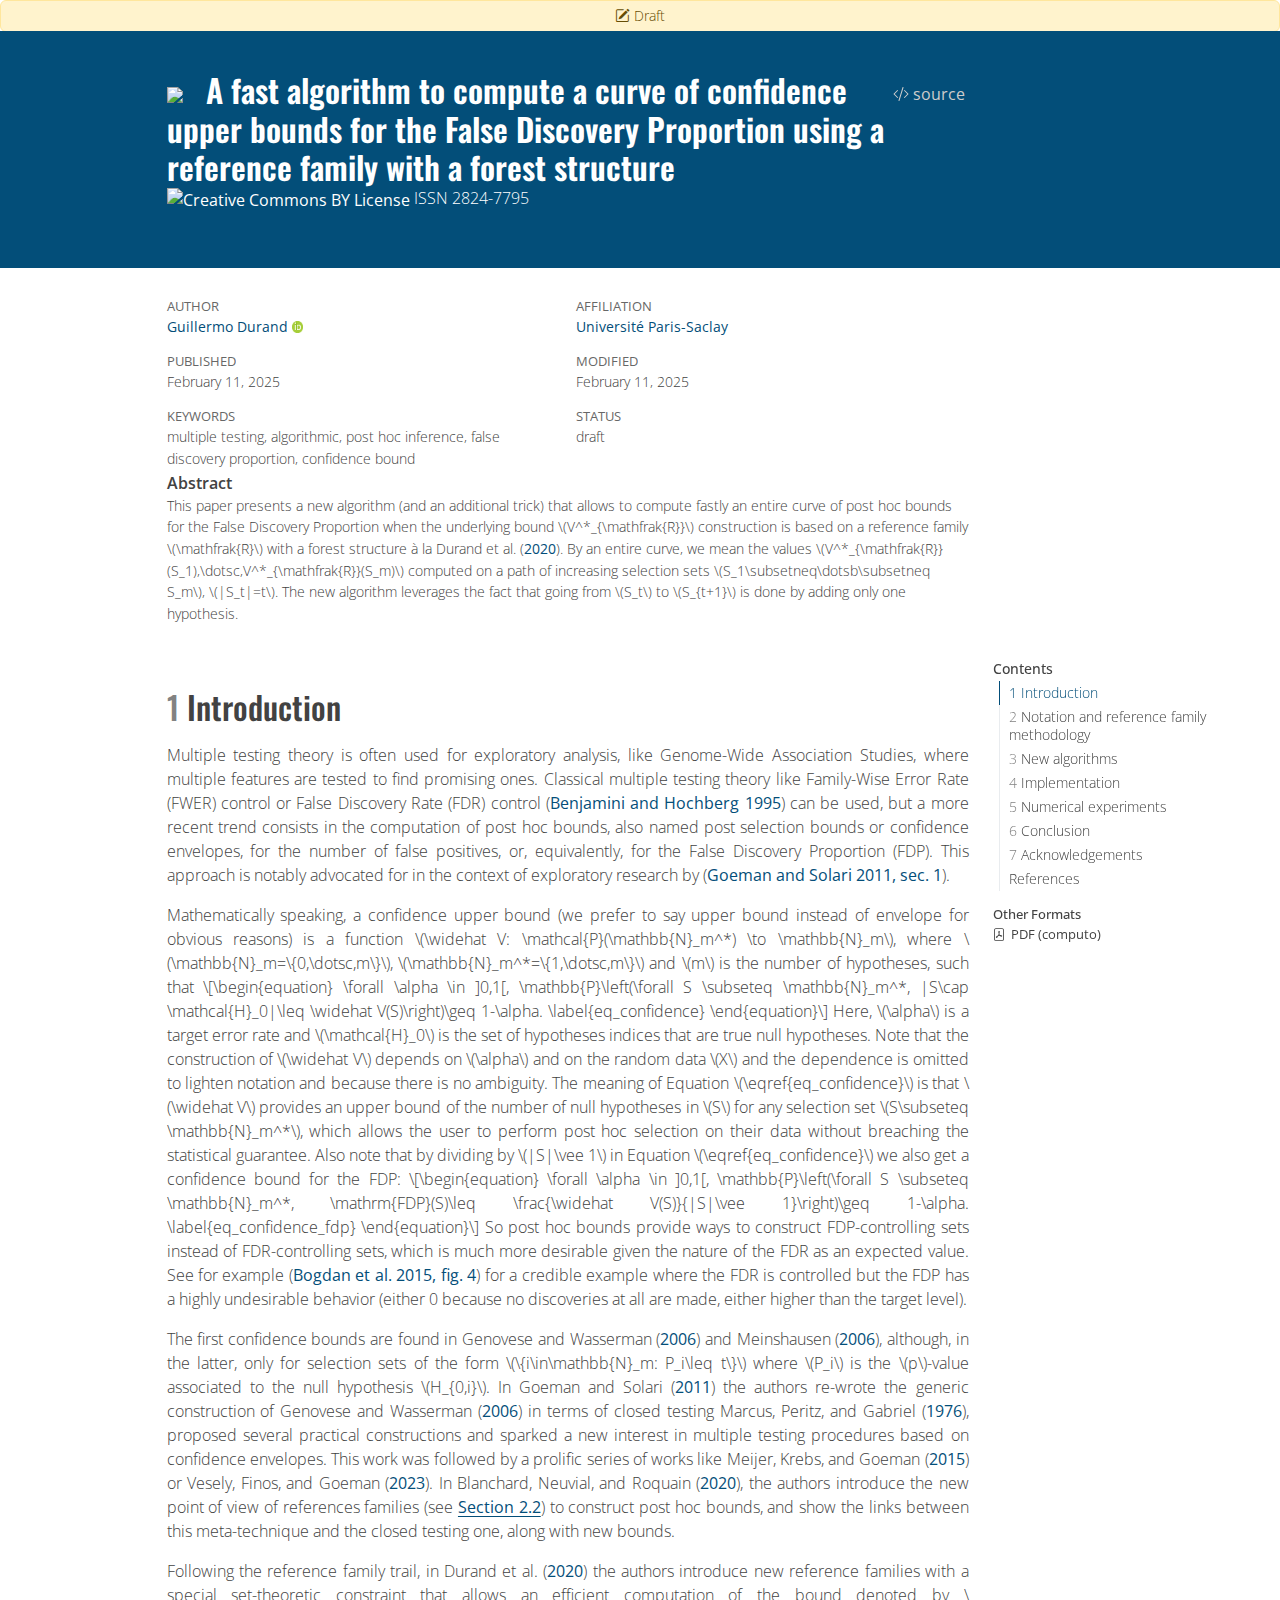
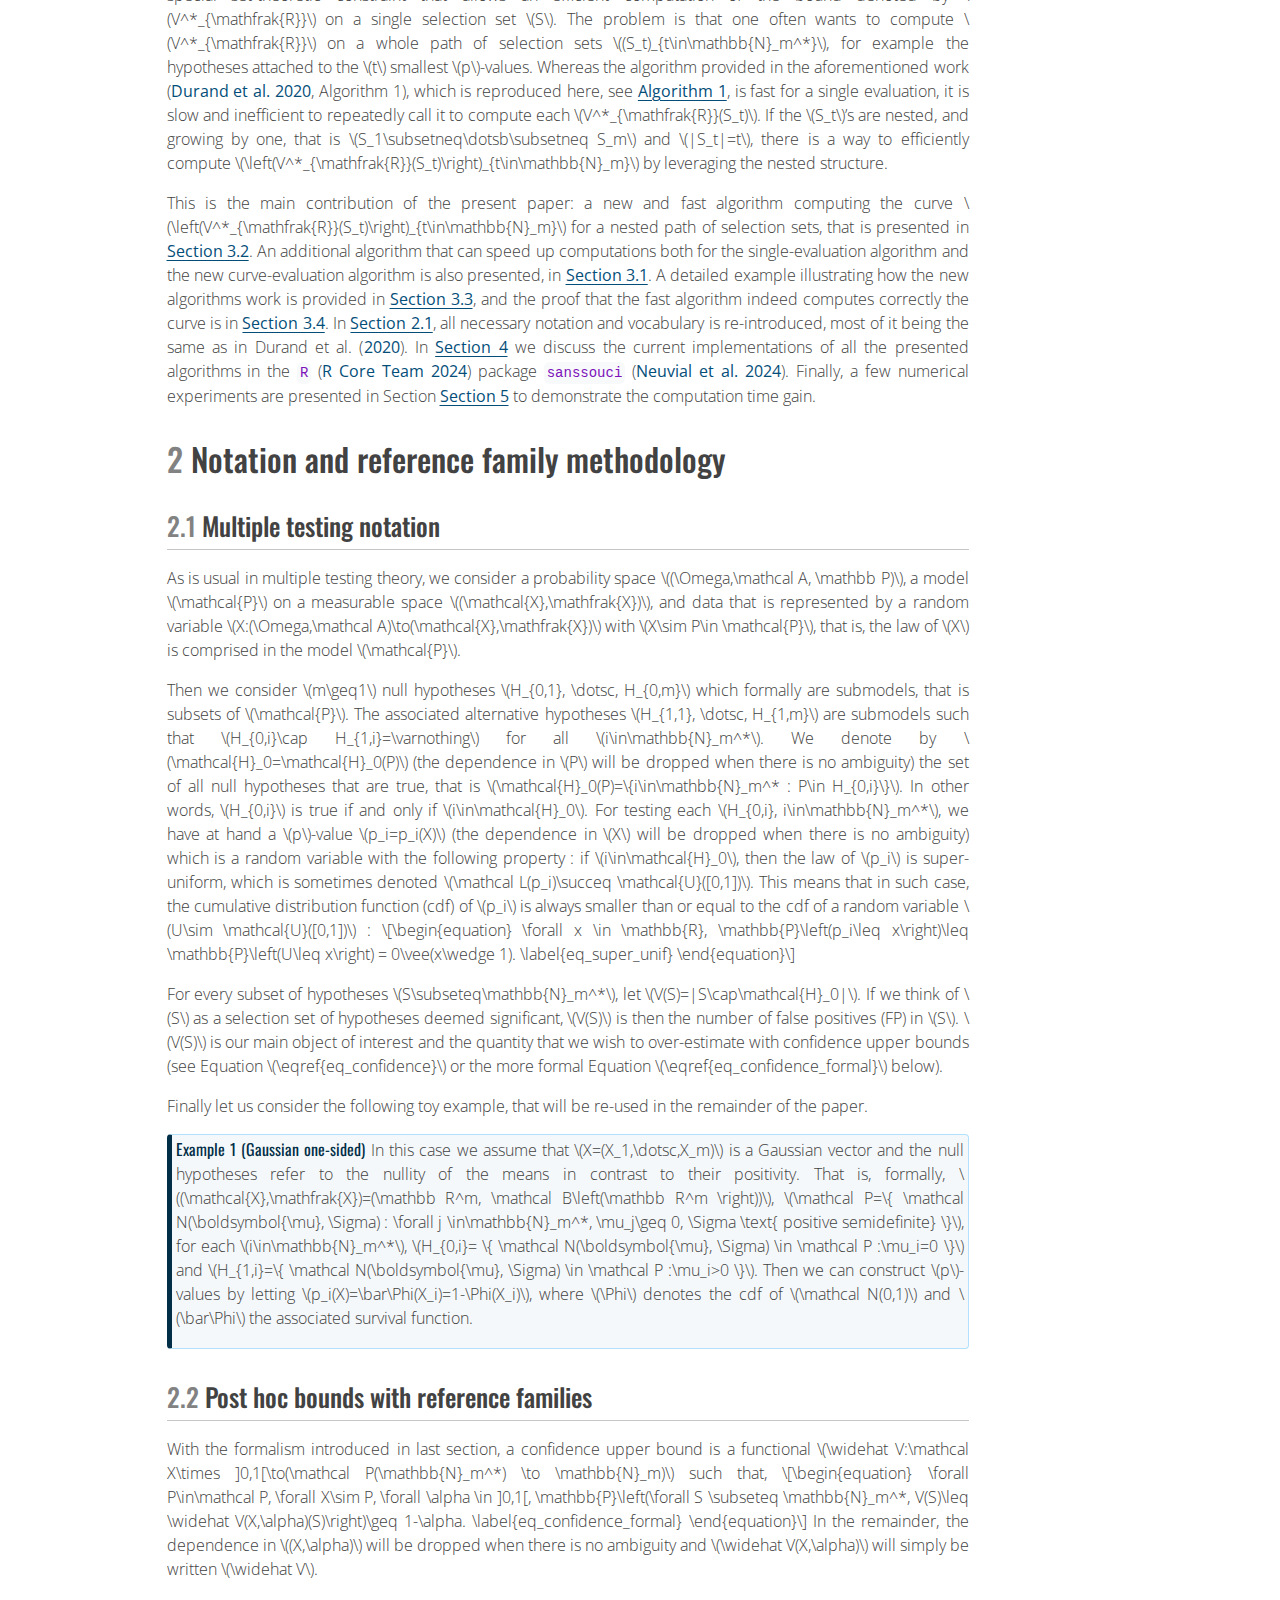
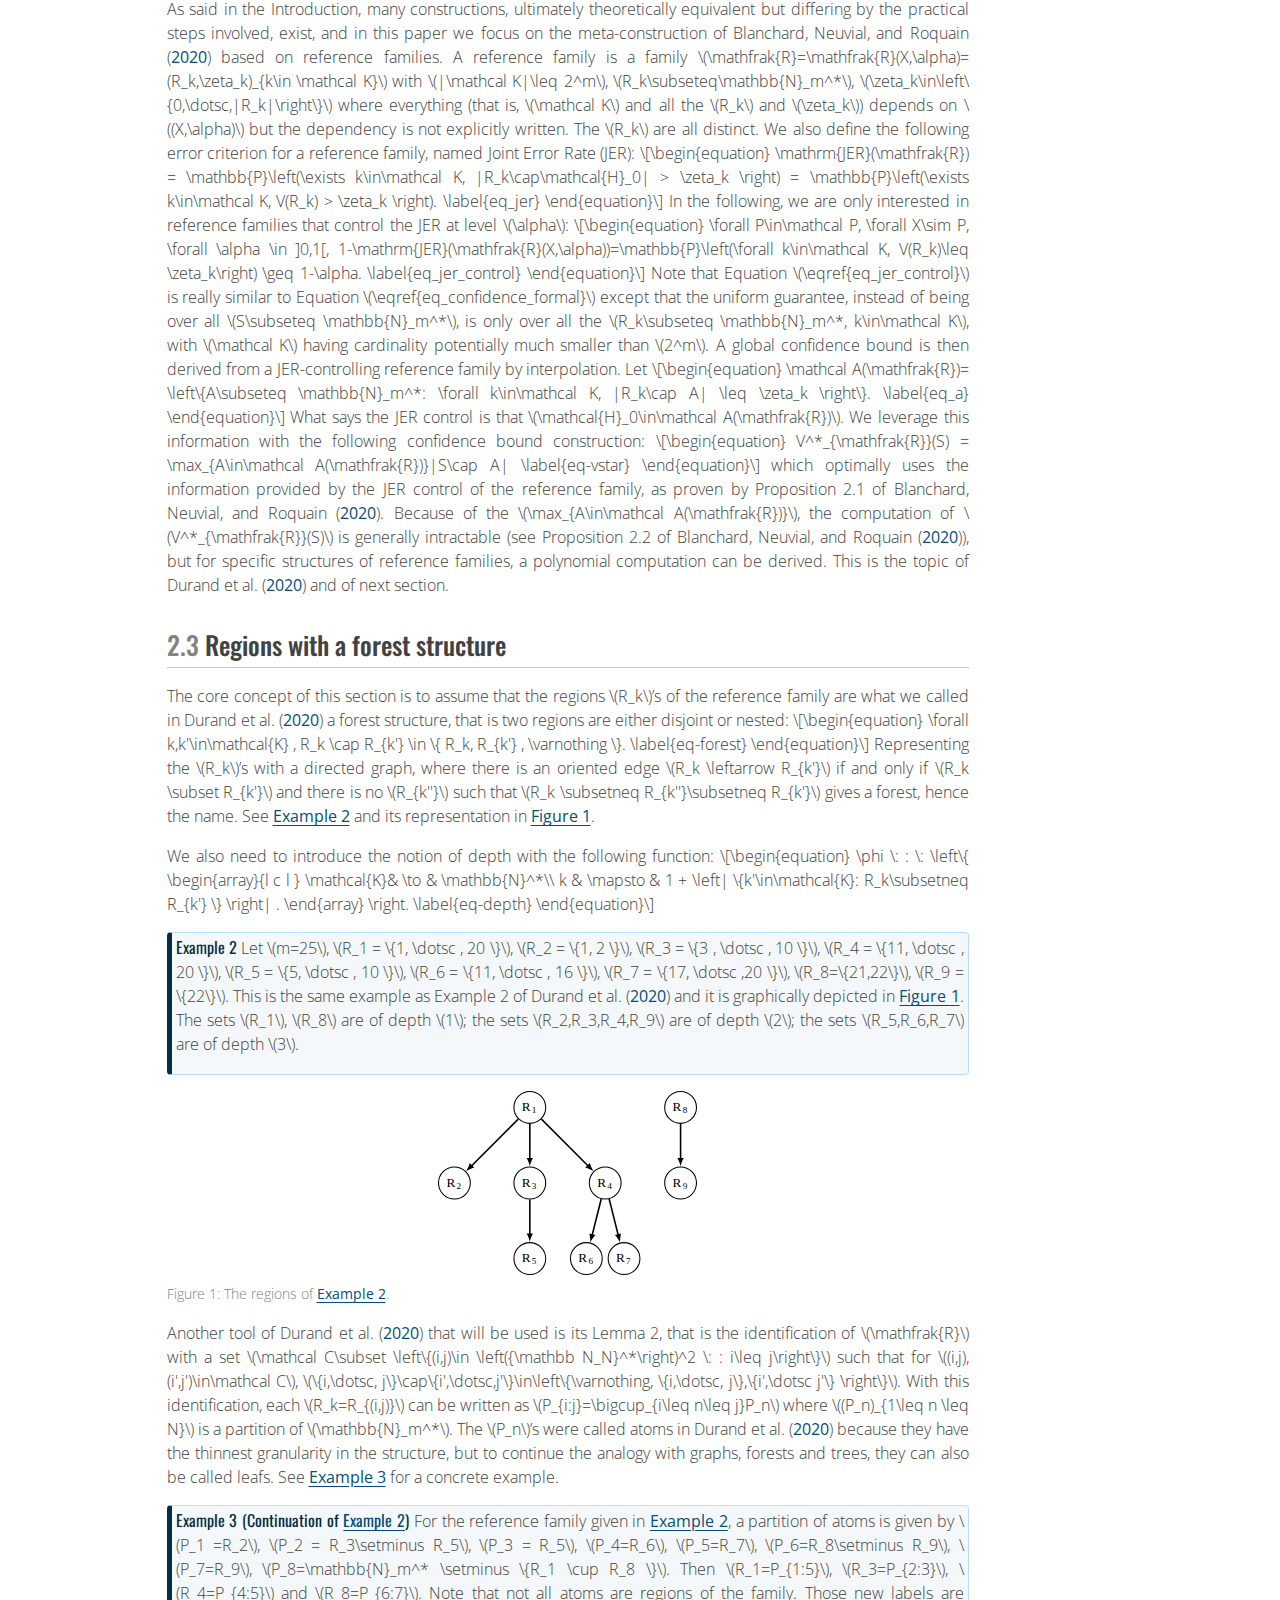
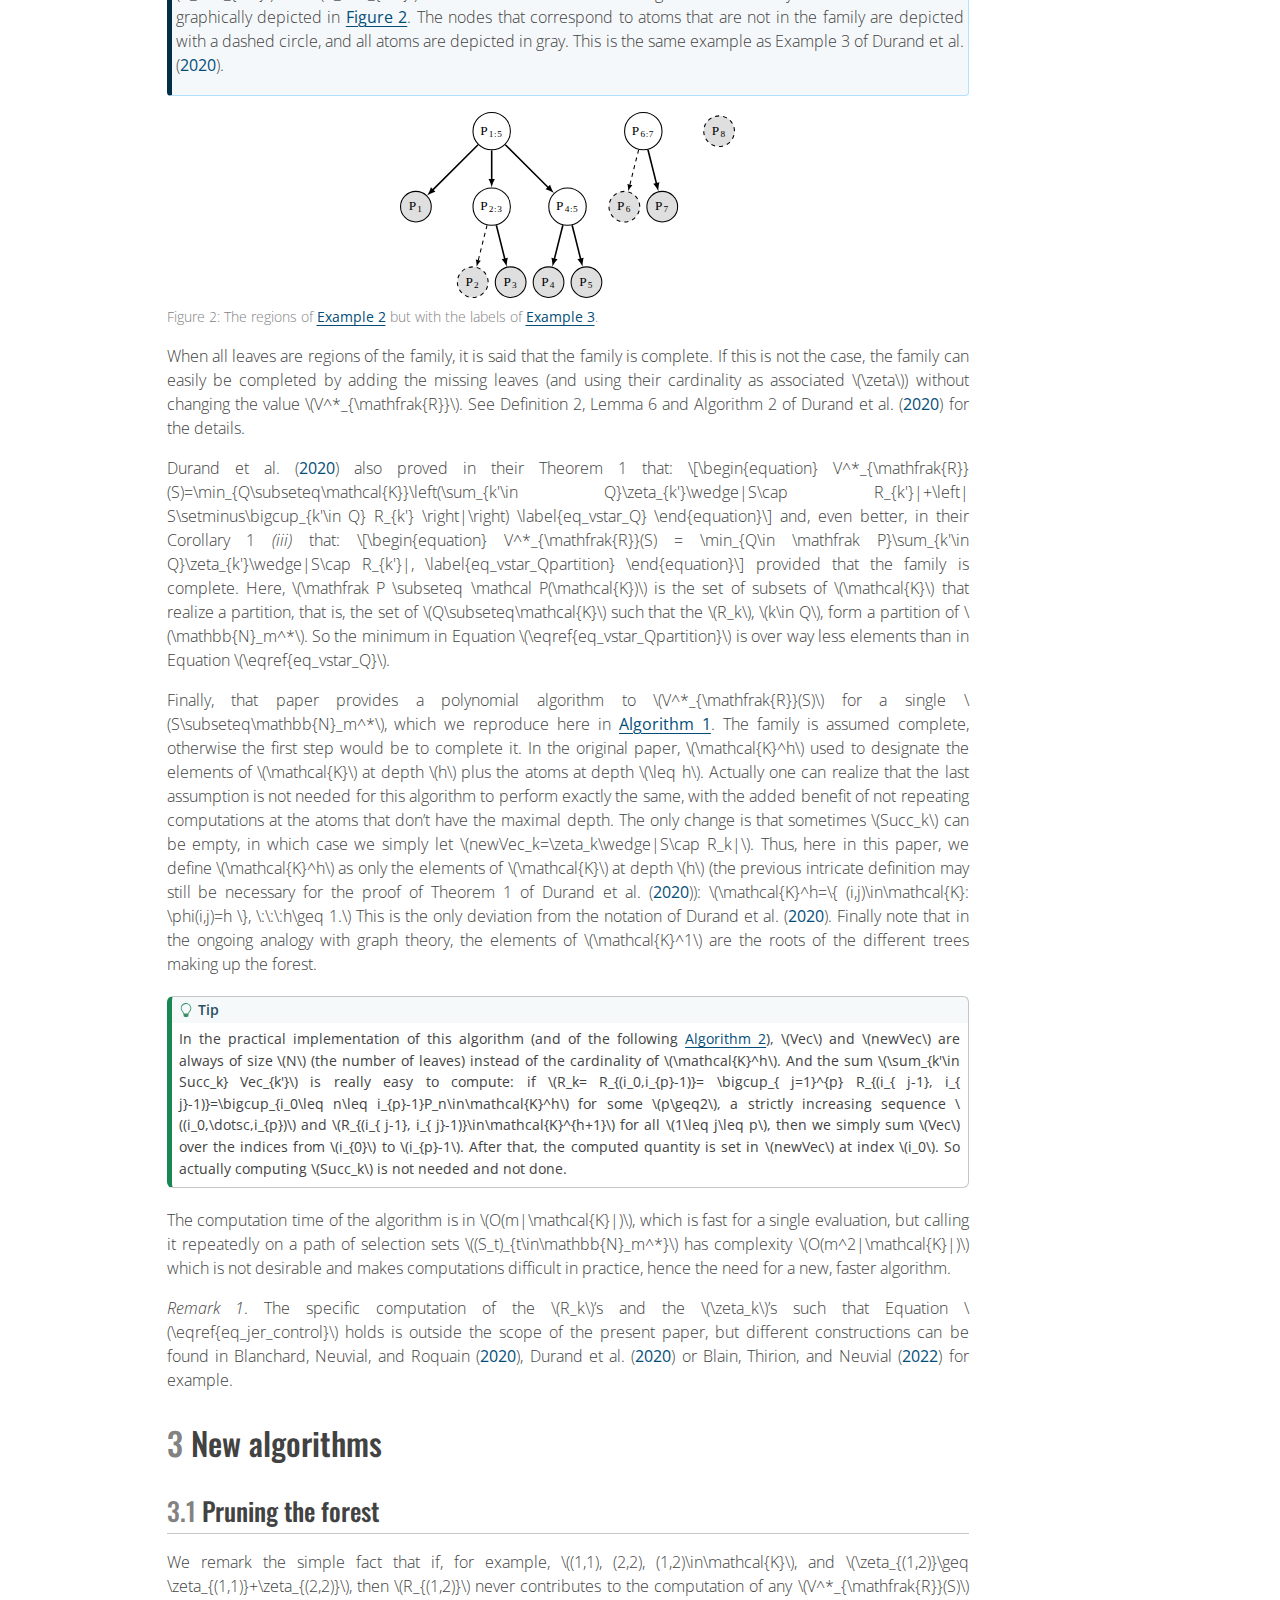
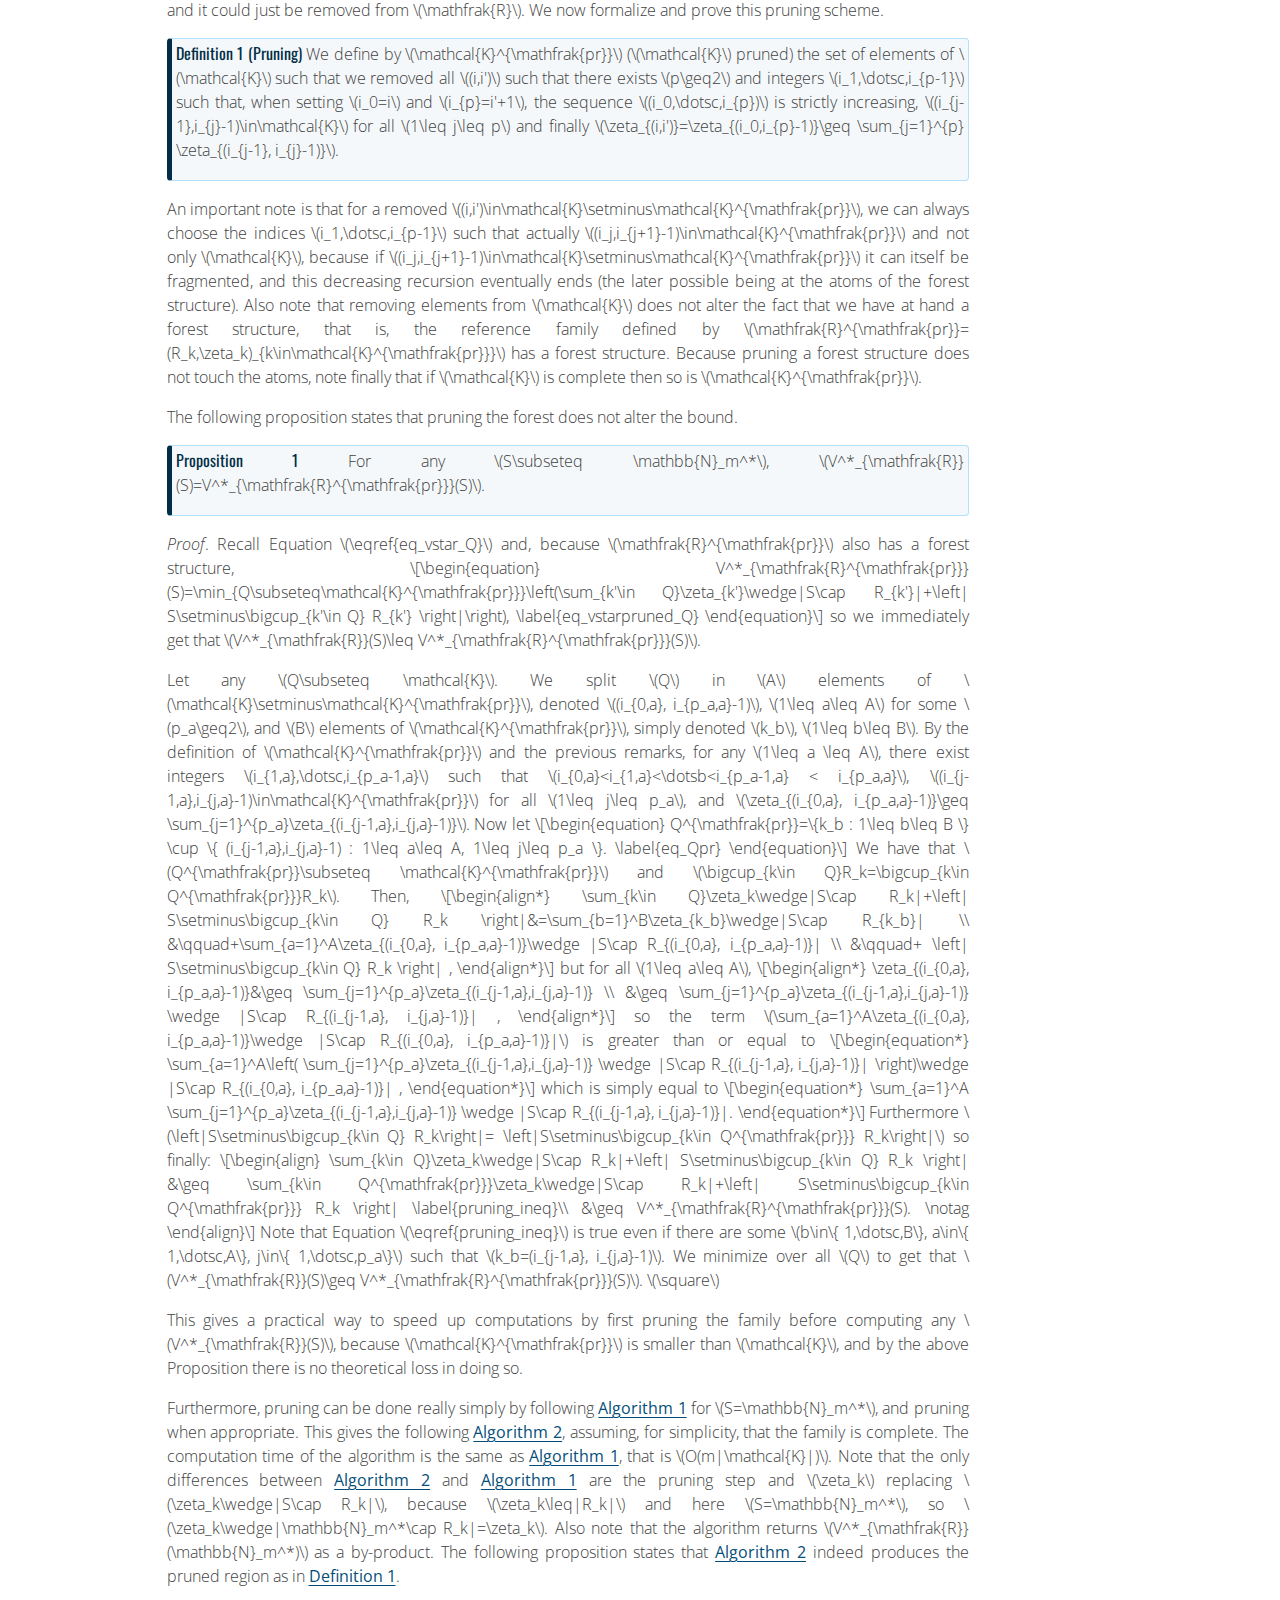
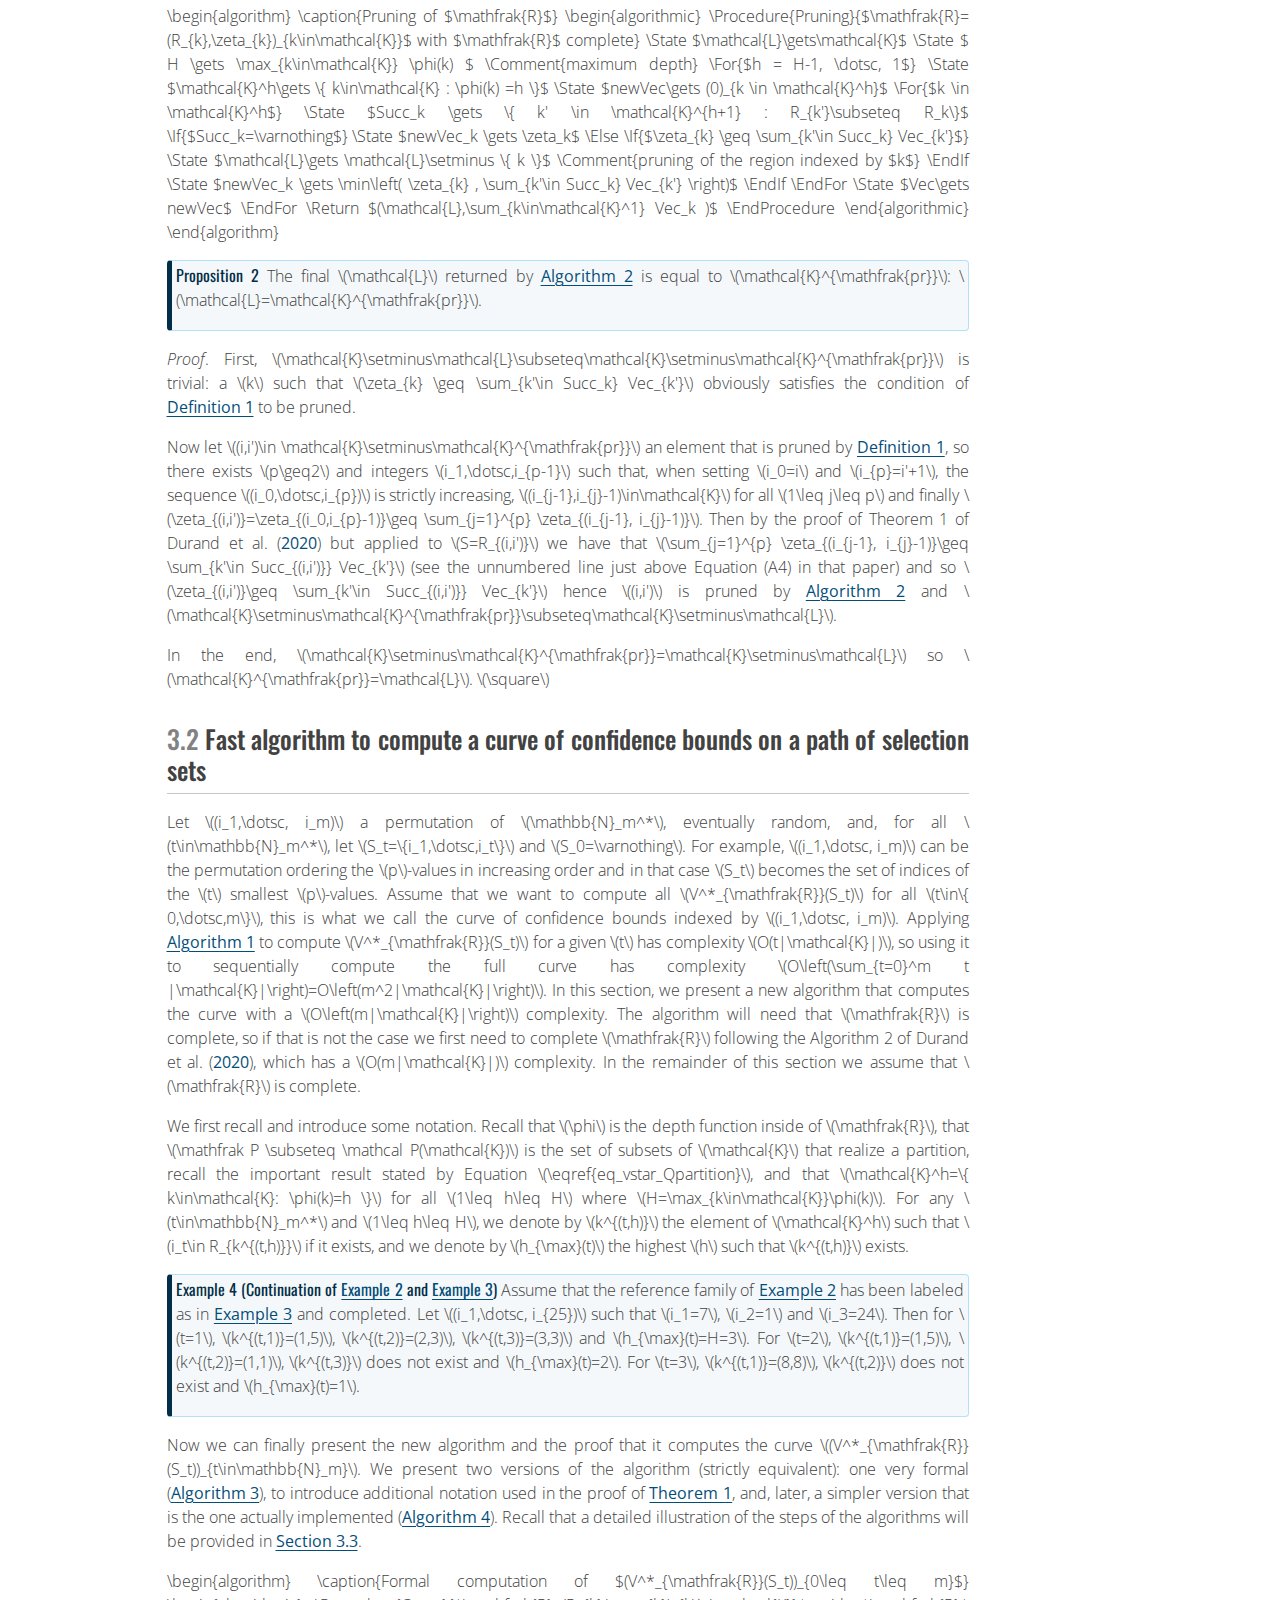
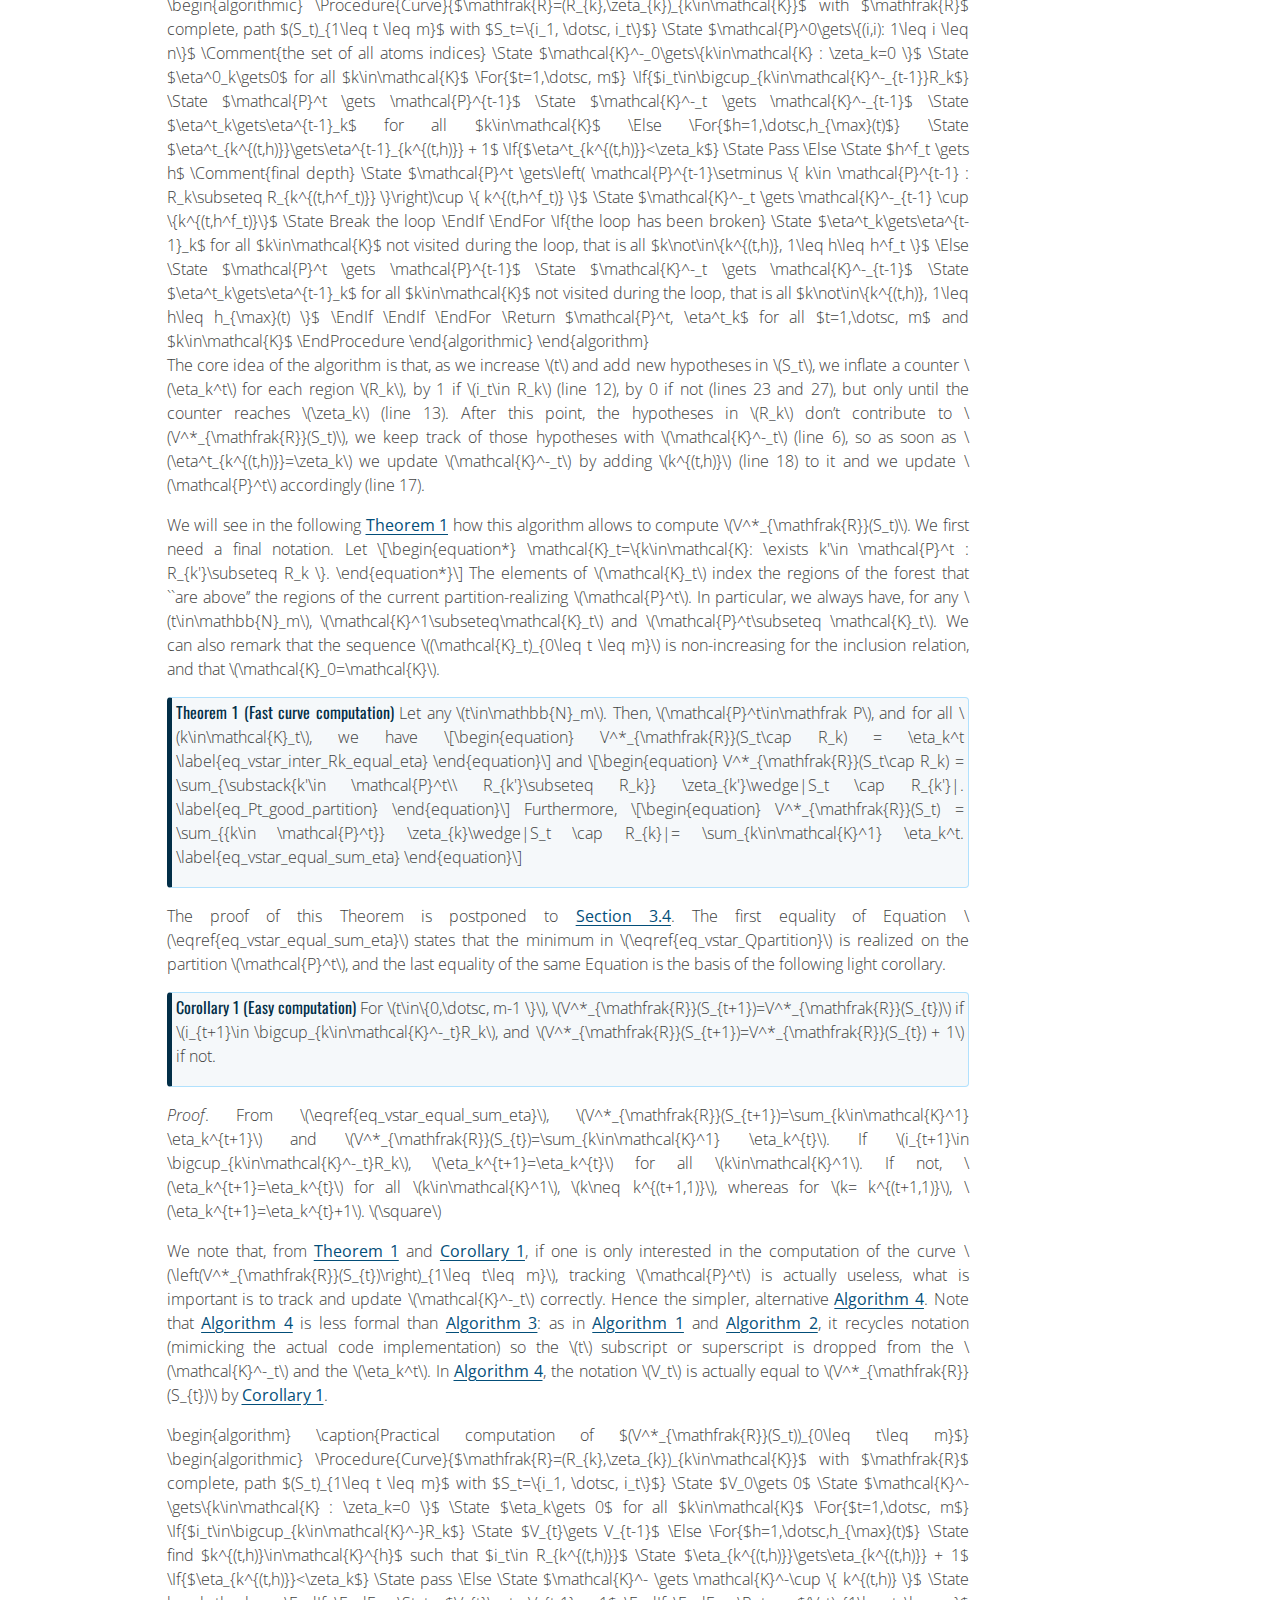
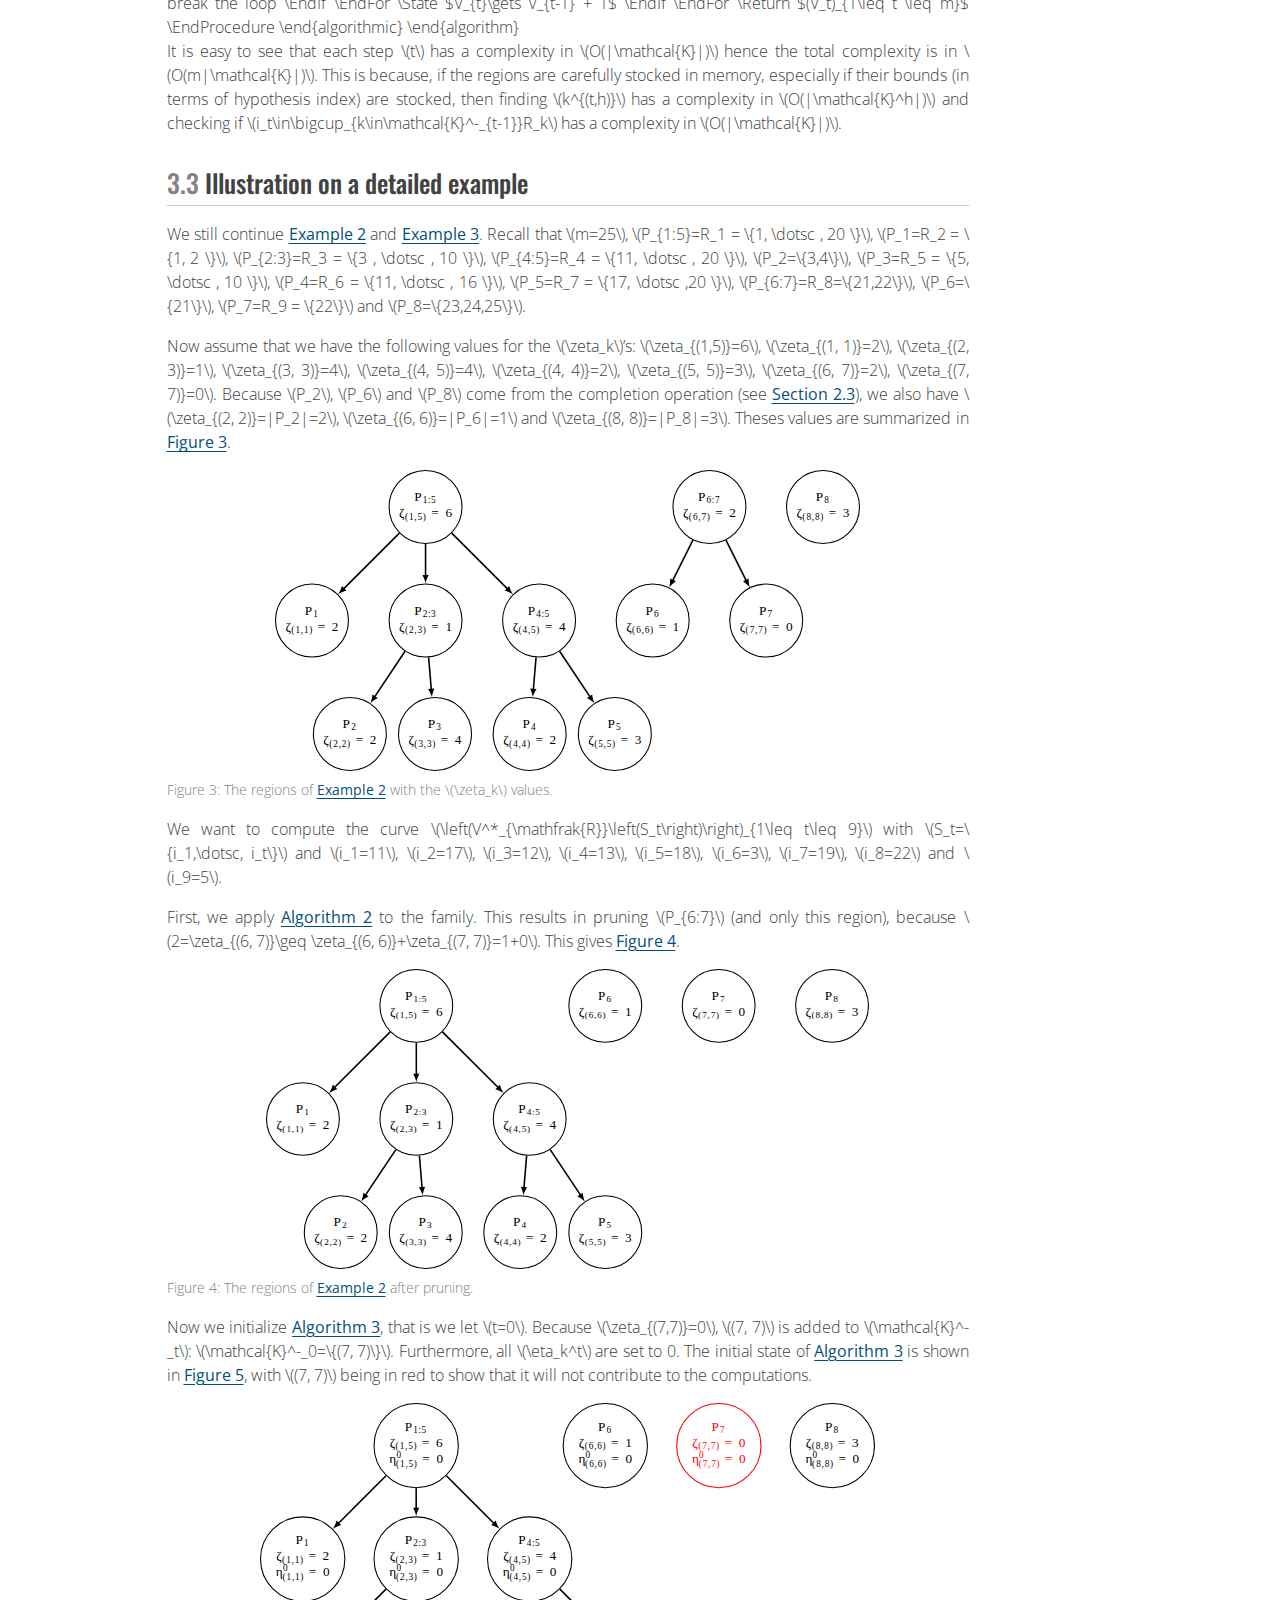
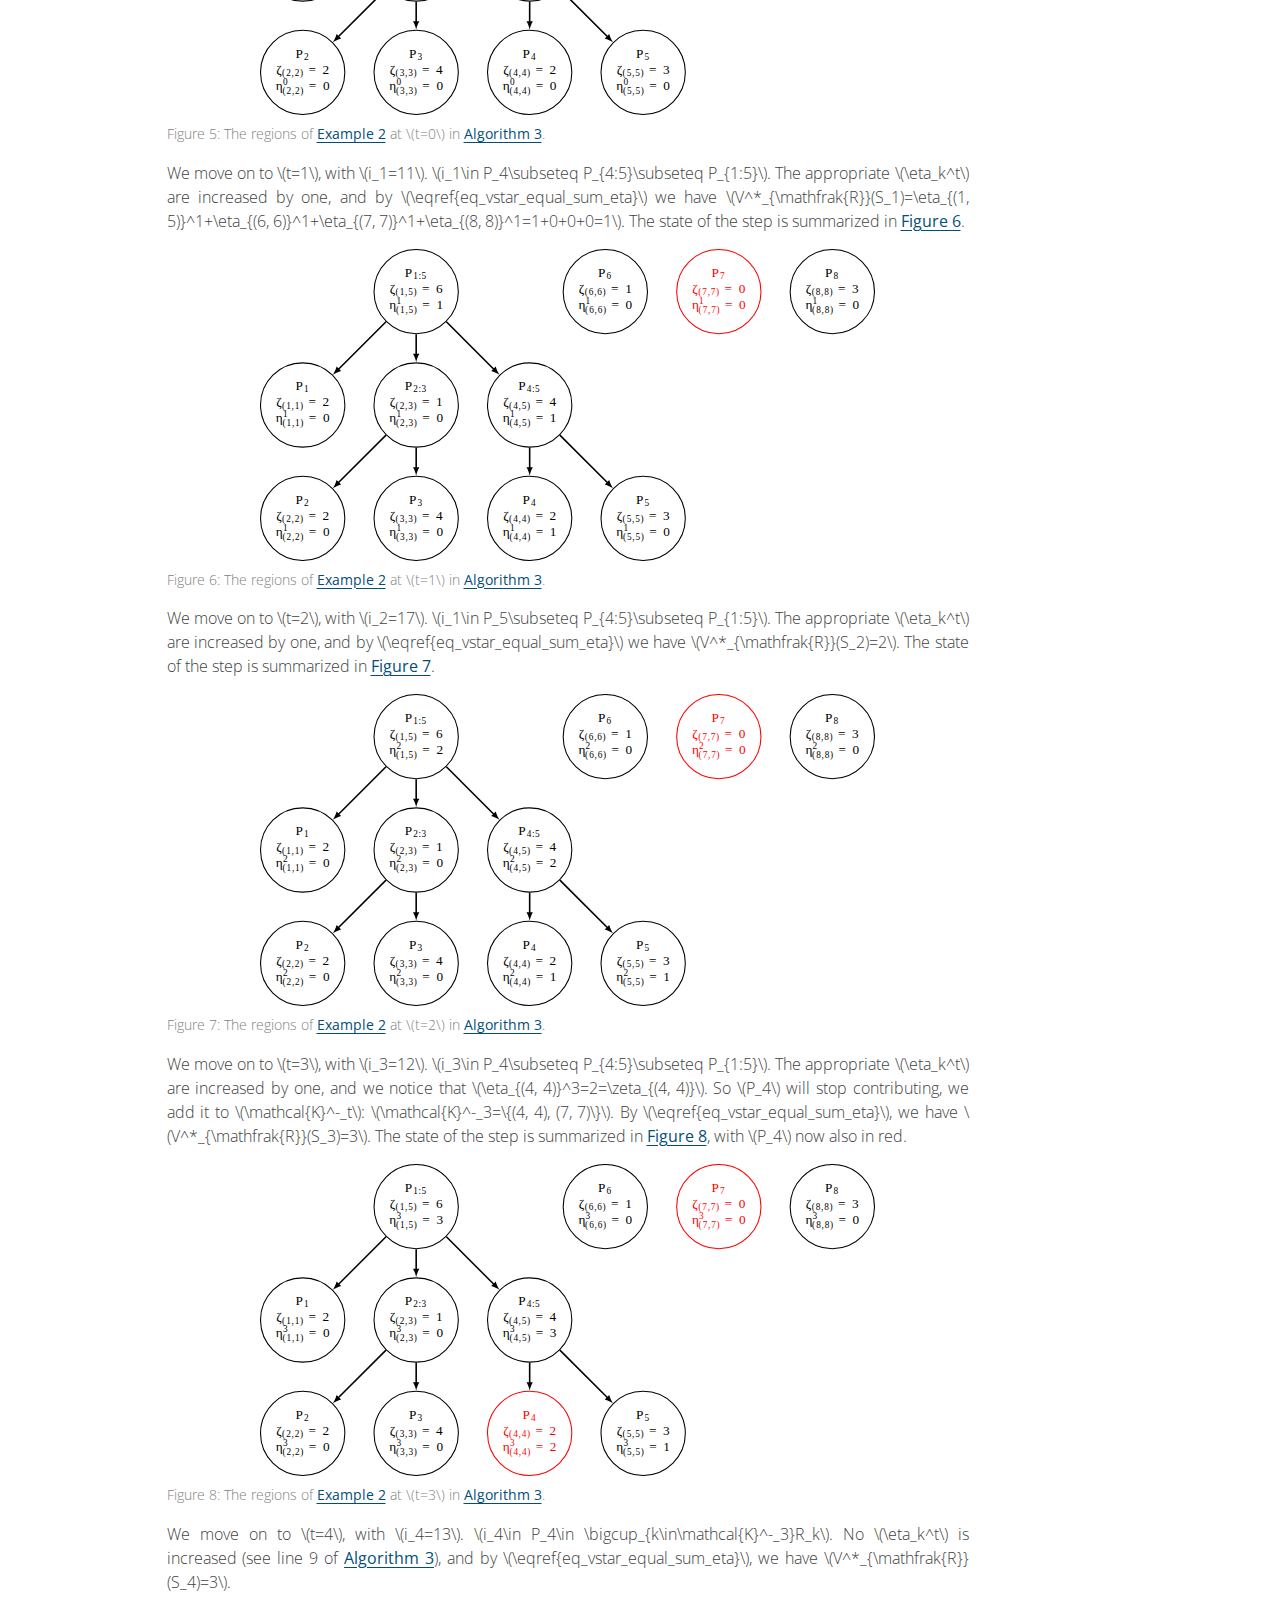
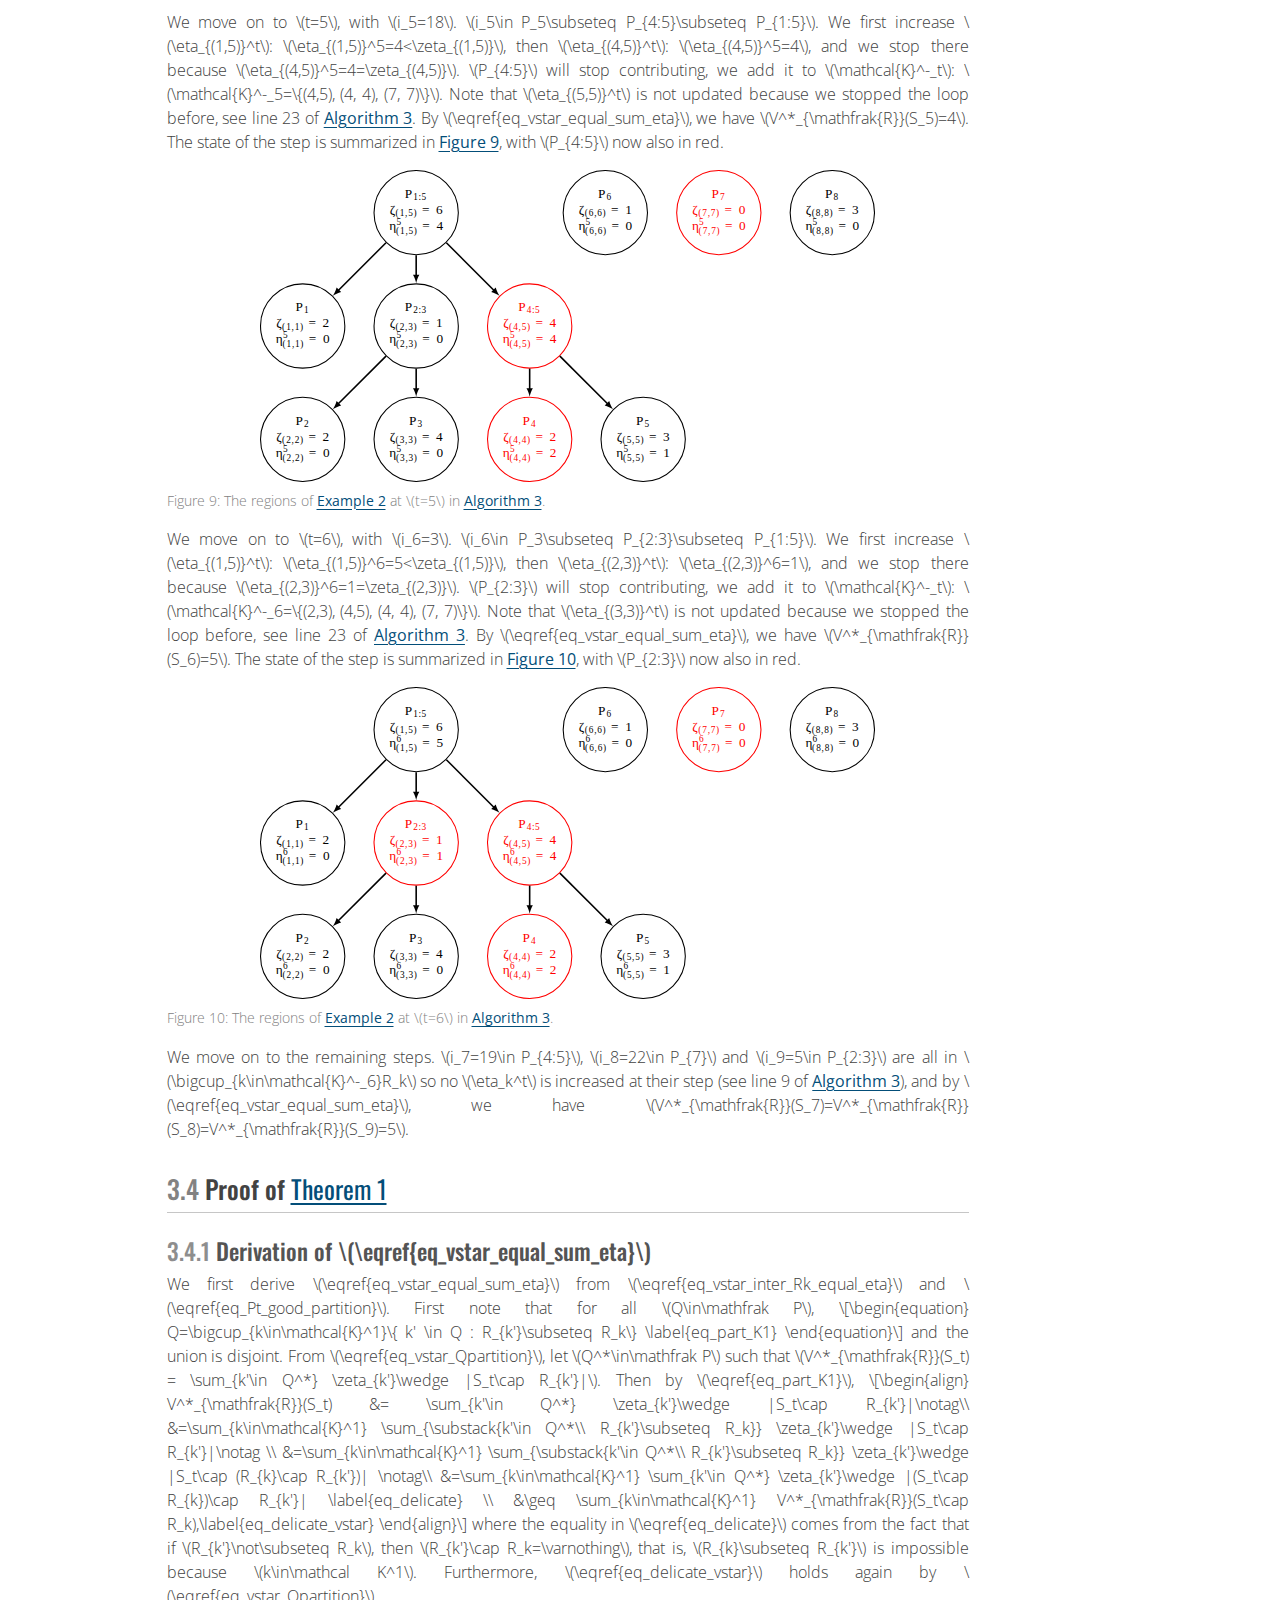
==== commit 6ee770f8: "Built site for gh-pages" ====
--- a/index.html
+++ b/index.html
@@ -332,27 +332,7 @@
 <div id="fig-forest-exm" class="quarto-float quarto-figure quarto-figure-center anchored">
 <figure class="quarto-float quarto-float-fig figure">
 <div aria-describedby="fig-forest-exm-caption-0ceaefa1-69ba-4598-a22c-09a6ac19f8ca">
-<div class="sourceCode" id="fig-forest-exm"><pre class="sourceCode .tikz code-with-copy"><code class="sourceCode latex"><span id="fig-forest-exm-1"><a href="#fig-forest-exm-1" aria-hidden="true" tabindex="-1"></a><span class="co">%%| filename: ../figure-tikz/fig-tikz-01</span></span>
-<span id="fig-forest-exm-2"><a href="#fig-forest-exm-2" aria-hidden="true" tabindex="-1"></a><span class="kw">\begin</span>{<span class="ex">tikzpicture</span>}[scale=1]</span>
-<span id="fig-forest-exm-3"><a href="#fig-forest-exm-3" aria-hidden="true" tabindex="-1"></a> <span class="fu">\tikzstyle</span>{quadri}=[circle,draw,text=black, thick]</span>
-<span id="fig-forest-exm-4"><a href="#fig-forest-exm-4" aria-hidden="true" tabindex="-1"></a> <span class="fu">\tikzstyle</span>{estun}=[-&gt;,&gt;=latex,very thick]</span>
-<span id="fig-forest-exm-5"><a href="#fig-forest-exm-5" aria-hidden="true" tabindex="-1"></a> <span class="fu">\node</span>[quadri] (R1) at (0,3) {<span class="ss">$R_1$</span>};</span>
-<span id="fig-forest-exm-6"><a href="#fig-forest-exm-6" aria-hidden="true" tabindex="-1"></a> <span class="fu">\node</span>[quadri] (R2) at (-2,1) {<span class="ss">$R_2$</span>};</span>
-<span id="fig-forest-exm-7"><a href="#fig-forest-exm-7" aria-hidden="true" tabindex="-1"></a> <span class="fu">\node</span>[quadri] (R3) at (0,1) {<span class="ss">$R_3$</span>};</span>
-<span id="fig-forest-exm-8"><a href="#fig-forest-exm-8" aria-hidden="true" tabindex="-1"></a> <span class="fu">\node</span>[quadri] (R4) at (2,1) {<span class="ss">$R_4$</span>};</span>
-<span id="fig-forest-exm-9"><a href="#fig-forest-exm-9" aria-hidden="true" tabindex="-1"></a> <span class="fu">\node</span>[quadri] (R5) at (0,-1) {<span class="ss">$R_5$</span>};</span>
-<span id="fig-forest-exm-10"><a href="#fig-forest-exm-10" aria-hidden="true" tabindex="-1"></a> <span class="fu">\node</span>[quadri] (R6) at (1.5,-1) {<span class="ss">$R_6$</span>};</span>
-<span id="fig-forest-exm-11"><a href="#fig-forest-exm-11" aria-hidden="true" tabindex="-1"></a> <span class="fu">\node</span>[quadri] (R7) at (2.5,-1) {<span class="ss">$R_7$</span>};</span>
-<span id="fig-forest-exm-12"><a href="#fig-forest-exm-12" aria-hidden="true" tabindex="-1"></a> <span class="fu">\node</span>[quadri] (R8) at (4,3) {<span class="ss">$R_8$</span>};</span>
-<span id="fig-forest-exm-13"><a href="#fig-forest-exm-13" aria-hidden="true" tabindex="-1"></a> <span class="fu">\node</span>[quadri] (R9) at (4,1) {<span class="ss">$R_9$</span>};</span>
-<span id="fig-forest-exm-14"><a href="#fig-forest-exm-14" aria-hidden="true" tabindex="-1"></a> <span class="fu">\draw</span>[estun] (R1)--(R2);</span>
-<span id="fig-forest-exm-15"><a href="#fig-forest-exm-15" aria-hidden="true" tabindex="-1"></a> <span class="fu">\draw</span>[estun] (R1)--(R3);</span>
-<span id="fig-forest-exm-16"><a href="#fig-forest-exm-16" aria-hidden="true" tabindex="-1"></a> <span class="fu">\draw</span>[estun] (R1)--(R4);</span>
-<span id="fig-forest-exm-17"><a href="#fig-forest-exm-17" aria-hidden="true" tabindex="-1"></a> <span class="fu">\draw</span>[estun] (R3)--(R5);</span>
-<span id="fig-forest-exm-18"><a href="#fig-forest-exm-18" aria-hidden="true" tabindex="-1"></a> <span class="fu">\draw</span>[estun] (R4)--(R6);</span>
-<span id="fig-forest-exm-19"><a href="#fig-forest-exm-19" aria-hidden="true" tabindex="-1"></a> <span class="fu">\draw</span>[estun] (R4)--(R7);</span>
-<span id="fig-forest-exm-20"><a href="#fig-forest-exm-20" aria-hidden="true" tabindex="-1"></a> <span class="fu">\draw</span>[estun] (R8)--(R9);</span>
-<span id="fig-forest-exm-21"><a href="#fig-forest-exm-21" aria-hidden="true" tabindex="-1"></a><span class="kw">\end</span>{<span class="ex">tikzpicture</span>}</span></code><button title="Copy to Clipboard" class="code-copy-button"><i class="bi"></i></button></pre></div>
+<img src="algo-curve_files/mediabag/../figure-tikz/fig-tikz-01.svg" class="img-fluid figure-img">
 </div>
 <figcaption class="quarto-float-caption-bottom quarto-float-caption quarto-float-fig" id="fig-forest-exm-caption-0ceaefa1-69ba-4598-a22c-09a6ac19f8ca">
 Figure&nbsp;1: The regions of <a href="#exm-toy-forest" class="quarto-xref">Example&nbsp;2</a>.
@@ -382,7 +362,7 @@
 \label{eq_vstar_Qpartition}
 \end{equation}\]</span> provided that the family is complete. Here, <span class="math inline">\(\mathfrak P \subseteq \mathcal P(\mathcal{K})\)</span> is the set of subsets of <span class="math inline">\(\mathcal{K}\)</span> that realize a partition, that is, the set of <span class="math inline">\(Q\subseteq\mathcal{K}\)</span> such that the <span class="math inline">\(R_k\)</span>, <span class="math inline">\(k\in Q\)</span>, form a partition of <span class="math inline">\(\mathbb{N}_m^*\)</span>. So the minimum in Equation <span class="math inline">\(\eqref{eq_vstar_Qpartition}\)</span> is over way less elements than in Equation <span class="math inline">\(\eqref{eq_vstar_Q}\)</span>.</p>
 <p>Finally, that paper provides a polynomial algorithm to <span class="math inline">\(V^*_{\mathfrak{R}}(S)\)</span> for a single <span class="math inline">\(S\subseteq\mathbb{N}_m^*\)</span>, which we reproduce here in <a href="#alg-vstar" class="quarto-xref">Algorithm 1</a>. The family is assumed complete, otherwise the first step would be to complete it. In the original paper, <span class="math inline">\(\mathcal{K}^h\)</span> used to designate the elements of <span class="math inline">\(\mathcal{K}\)</span> at depth <span class="math inline">\(h\)</span> plus the atoms at depth <span class="math inline">\(\leq h\)</span>. Actually one can realize that the last assumption is not needed for this algorithm to perform exactly the same, with the added benefit of not repeating computations at the atoms that don’t have the maximal depth. The only change is that sometimes <span class="math inline">\(Succ_k\)</span> can be empty, in which case we simply let <span class="math inline">\(newVec_k=\zeta_k\wedge|S\cap R_k|\)</span>. Thus, here in this paper, we define <span class="math inline">\(\mathcal{K}^h\)</span> as only the elements of <span class="math inline">\(\mathcal{K}\)</span> at depth <span class="math inline">\(h\)</span> (the previous intricate definition may still be necessary for the proof of Theorem 1 of <span class="citation" data-cites="MR4178188">Durand et al. (<a href="#ref-MR4178188" role="doc-biblioref">2020</a>)</span>): <span class="math inline">\(\mathcal{K}^h=\{ (i,j)\in\mathcal{K}: \phi(i,j)=h      \}, \:\:\:h\geq 1.\)</span> This is the only deviation from the notation of <span class="citation" data-cites="MR4178188">Durand et al. (<a href="#ref-MR4178188" role="doc-biblioref">2020</a>)</span>. Finally note that in the ongoing analogy with graph theory, the elements of <span class="math inline">\(\mathcal{K}^1\)</span> are the roots of the different trees making up the forest.</p>
-<div id="alg-vstar" class="pseudocode-container quarto-float" data-caption-prefix="Algorithm" data-line-number="true" data-line-number-punc=":" data-no-end="false" data-pseudocode-number="1" data-comment-delimiter="//" data-indent-size="1.2em">
+<div id="alg-vstar" class="pseudocode-container quarto-float" data-line-number-punc=":" data-line-number="true" data-indent-size="1.2em" data-caption-prefix="Algorithm" data-comment-delimiter="//" data-no-end="false" data-pseudocode-number="1">
 <div class="pseudocode">
 \begin{algorithm} \caption{Computation of a given $V^*_{\mathfrak{R}}(S)$} \begin{algorithmic} \Procedure{Vstar}{S, $\mathfrak{R}=(R_{k},\zeta_{k})_{k\in\mathcal{K}}$ with $\mathfrak{R}$ complete} \State $ H \gets \max_{k\in\mathcal{K}} \phi(k) $ \Comment{maximum depth} \For{$h = H-1, \dotsc, 1$} \State $\mathcal{K}^h\gets \{ k\in\mathcal{K} : \phi(k) =h \}$ \State $newVec\gets (0)_{k \in \mathcal{K}^h}$ \For{$k \in \mathcal{K}^h$} \State $Succ_k \gets \{ k' \in \mathcal{K}^{h+1} : R_{k'}\subseteq R_k\}$ \If{$Succ_k=\varnothing$} \State $newVec_k \gets \zeta_k\wedge|S\cap R_k|$ \Else \State $newVec_k \gets \min\left( \zeta_{k}\wedge|S\cap R_k| , \sum_{k'\in Succ_k} Vec_{k'} \right)$ \EndIf \EndFor \State $Vec\gets newVec$ \EndFor \Return $\sum_{k\in\mathcal{K}^1} Vec_k $ \EndProcedure \end{algorithmic} \end{algorithm}
 </div>
@@ -445,7 +425,7 @@
 </div>
 <p>This gives a practical way to speed up computations by first pruning the family before computing any <span class="math inline">\(V^*_{\mathfrak{R}}(S)\)</span>, because <span class="math inline">\(\mathcal{K}^{\mathfrak{pr}}\)</span> is smaller than <span class="math inline">\(\mathcal{K}\)</span>, and by the above Proposition there is no theoretical loss in doing so.</p>
 <p>Furthermore, pruning can be done really simply by following <a href="#alg-vstar" class="quarto-xref">Algorithm 1</a> for <span class="math inline">\(S=\mathbb{N}_m^*\)</span>, and pruning when appropriate. This gives the following <a href="#alg-pruning" class="quarto-xref">Algorithm 2</a>, assuming, for simplicity, that the family is complete. The computation time of the algorithm is the same as <a href="#alg-vstar" class="quarto-xref">Algorithm 1</a>, that is <span class="math inline">\(O(m|\mathcal{K}|)\)</span>. Note that the only differences between <a href="#alg-pruning" class="quarto-xref">Algorithm 2</a> and <a href="#alg-vstar" class="quarto-xref">Algorithm 1</a> are the pruning step and <span class="math inline">\(\zeta_k\)</span> replacing <span class="math inline">\(\zeta_k\wedge|S\cap R_k|\)</span>, because <span class="math inline">\(\zeta_k\leq|R_k|\)</span> and here <span class="math inline">\(S=\mathbb{N}_m^*\)</span>, so <span class="math inline">\(\zeta_k\wedge|\mathbb{N}_m^*\cap R_k|=\zeta_k\)</span>. Also note that the algorithm returns <span class="math inline">\(V^*_{\mathfrak{R}}(\mathbb{N}_m^*)\)</span> as a by-product. The following proposition states that <a href="#alg-pruning" class="quarto-xref">Algorithm 2</a> indeed produces the pruned region as in <a href="#def-pruning" class="quarto-xref">Definition&nbsp;1</a>.</p>
-<div id="alg-pruning" class="pseudocode-container quarto-float" data-caption-prefix="Algorithm" data-line-number="true" data-line-number-punc=":" data-no-end="false" data-pseudocode-number="2" data-comment-delimiter="//" data-indent-size="1.2em">
+<div id="alg-pruning" class="pseudocode-container quarto-float" data-line-number-punc=":" data-line-number="true" data-indent-size="1.2em" data-caption-prefix="Algorithm" data-comment-delimiter="//" data-no-end="false" data-pseudocode-number="2">
 <div class="pseudocode">
 \begin{algorithm} \caption{Pruning of $\mathfrak{R}$} \begin{algorithmic} \Procedure{Pruning}{$\mathfrak{R}=(R_{k},\zeta_{k})_{k\in\mathcal{K}}$ with $\mathfrak{R}$ complete} \State $\mathcal{L}\gets\mathcal{K}$ \State $ H \gets \max_{k\in\mathcal{K}} \phi(k) $ \Comment{maximum depth} \For{$h = H-1, \dotsc, 1$} \State $\mathcal{K}^h\gets \{ k\in\mathcal{K} : \phi(k) =h \}$ \State $newVec\gets (0)_{k \in \mathcal{K}^h}$ \For{$k \in \mathcal{K}^h$} \State $Succ_k \gets \{ k' \in \mathcal{K}^{h+1} : R_{k'}\subseteq R_k\}$ \If{$Succ_k=\varnothing$} \State $newVec_k \gets \zeta_k$ \Else \If{$\zeta_{k} \geq \sum_{k'\in Succ_k} Vec_{k'}$} \State $\mathcal{L}\gets \mathcal{L}\setminus \{ k \}$ \Comment{pruning of the region indexed by $k$} \EndIf \State $newVec_k \gets \min\left( \zeta_{k} , \sum_{k'\in Succ_k} Vec_{k'} \right)$ \EndIf \EndFor \State $Vec\gets newVec$ \EndFor \Return $(\mathcal{L},\sum_{k\in\mathcal{K}^1} Vec_k )$ \EndProcedure \end{algorithmic} \end{algorithm}
 </div>
@@ -467,7 +447,7 @@
 <p><span class="theorem-title"><strong>Example 4 (Continuation of <a href="#exm-toy-forest" class="quarto-xref">Example&nbsp;2</a> and <a href="#exm-toy-leaves" class="quarto-xref">Example&nbsp;3</a>)</strong></span> Assume that the reference family of <a href="#exm-toy-forest" class="quarto-xref">Example&nbsp;2</a> has been labeled as in <a href="#exm-toy-leaves" class="quarto-xref">Example&nbsp;3</a> and completed. Let <span class="math inline">\((i_1,\dotsc, i_{25})\)</span> such that <span class="math inline">\(i_1=7\)</span>, <span class="math inline">\(i_2=1\)</span> and <span class="math inline">\(i_3=24\)</span>. Then for <span class="math inline">\(t=1\)</span>, <span class="math inline">\(k^{(t,1)}=(1,5)\)</span>, <span class="math inline">\(k^{(t,2)}=(2,3)\)</span>, <span class="math inline">\(k^{(t,3)}=(3,3)\)</span> and <span class="math inline">\(h_{\max}(t)=H=3\)</span>. For <span class="math inline">\(t=2\)</span>, <span class="math inline">\(k^{(t,1)}=(1,5)\)</span>, <span class="math inline">\(k^{(t,2)}=(1,1)\)</span>, <span class="math inline">\(k^{(t,3)}\)</span> does not exist and <span class="math inline">\(h_{\max}(t)=2\)</span>. For <span class="math inline">\(t=3\)</span>, <span class="math inline">\(k^{(t,1)}=(8,8)\)</span>, <span class="math inline">\(k^{(t,2)}\)</span> does not exist and <span class="math inline">\(h_{\max}(t)=1\)</span>.</p>
 </div>
 <p>Now we can finally present the new algorithm and the proof that it computes the curve <span class="math inline">\((V^*_{\mathfrak{R}}(S_t))_{t\in\mathbb{N}_m}\)</span>. We present two versions of the algorithm (strictly equivalent): one very formal (<a href="#alg-formal-curve" class="quarto-xref">Algorithm 3</a>), to introduce additional notation used in the proof of <a href="#thm-curve-path" class="quarto-xref">Theorem&nbsp;1</a>, and, later, a simpler version that is the one actually implemented (<a href="#alg-curve" class="quarto-xref">Algorithm 4</a>). Recall that a detailed illustration of the steps of the algorithms will be provided in <a href="#sec-example" class="quarto-xref">Section&nbsp;3.3</a>.</p>
-<div id="alg-formal-curve" class="pseudocode-container quarto-float" data-caption-prefix="Algorithm" data-line-number="true" data-line-number-punc=":" data-no-end="false" data-pseudocode-number="3" data-comment-delimiter="//" data-indent-size="1.2em">
+<div id="alg-formal-curve" class="pseudocode-container quarto-float" data-line-number-punc=":" data-line-number="true" data-indent-size="1.2em" data-caption-prefix="Algorithm" data-comment-delimiter="//" data-no-end="false" data-pseudocode-number="3">
 <div class="pseudocode">
 \begin{algorithm} \caption{Formal computation of $(V^*_{\mathfrak{R}}(S_t))_{0\leq t\leq m}$} \begin{algorithmic} \Procedure{Curve}{$\mathfrak{R}=(R_{k},\zeta_{k})_{k\in\mathcal{K}}$ with $\mathfrak{R}$ complete, path $(S_t)_{1\leq t \leq m}$ with $S_t=\{i_1, \dotsc, i_t\}$} \State $\mathcal{P}^0\gets\{(i,i): 1\leq i \leq n\}$ \Comment{the set of all atoms indices} \State $\mathcal{K}^-_0\gets\{k\in\mathcal{K} : \zeta_k=0 \}$ \State $\eta^0_k\gets0$ for all $k\in\mathcal{K}$ \For{$t=1,\dotsc, m$} \If{$i_t\in\bigcup_{k\in\mathcal{K}^-_{t-1}}R_k$} \State $\mathcal{P}^t \gets \mathcal{P}^{t-1}$ \State $\mathcal{K}^-_t \gets \mathcal{K}^-_{t-1}$ \State $\eta^t_k\gets\eta^{t-1}_k$ for all $k\in\mathcal{K}$ \Else \For{$h=1,\dotsc,h_{\max}(t)$} \State $\eta^t_{k^{(t,h)}}\gets\eta^{t-1}_{k^{(t,h)}} + 1$ \If{$\eta^t_{k^{(t,h)}}&lt;\zeta_k$} \State Pass \Else \State $h^f_t \gets h$ \Comment{final depth} \State $\mathcal{P}^t \gets\left( \mathcal{P}^{t-1}\setminus \{ k\in \mathcal{P}^{t-1} : R_k\subseteq R_{k^{(t,h^f_t)}} \}\right)\cup \{ k^{(t,h^f_t)} \}$ \State $\mathcal{K}^-_t \gets \mathcal{K}^-_{t-1} \cup \{k^{(t,h^f_t)}\}$ \State Break the loop \EndIf \EndFor \If{the loop has been broken} \State $\eta^t_k\gets\eta^{t-1}_k$ for all $k\in\mathcal{K}$ not visited during the loop, that is all $k\not\in\{k^{(t,h)}, 1\leq h\leq h^f_t \}$ \Else \State $\mathcal{P}^t \gets \mathcal{P}^{t-1}$ \State $\mathcal{K}^-_t \gets \mathcal{K}^-_{t-1}$ \State $\eta^t_k\gets\eta^{t-1}_k$ for all $k\in\mathcal{K}$ not visited during the loop, that is all $k\not\in\{k^{(t,h)}, 1\leq h\leq h_{\max}(t) \}$ \EndIf \EndIf \EndFor \Return $\mathcal{P}^t, \eta^t_k$ for all $t=1,\dotsc, m$ and $k\in\mathcal{K}$ \EndProcedure \end{algorithmic} \end{algorithm}
 </div>
@@ -496,7 +476,7 @@
 <p><span class="proof-title"><em>Proof</em>. </span>From <span class="math inline">\(\eqref{eq_vstar_equal_sum_eta}\)</span>, <span class="math inline">\(V^*_{\mathfrak{R}}(S_{t+1})=\sum_{k\in\mathcal{K}^1} \eta_k^{t+1}\)</span> and <span class="math inline">\(V^*_{\mathfrak{R}}(S_{t})=\sum_{k\in\mathcal{K}^1} \eta_k^{t}\)</span>. If <span class="math inline">\(i_{t+1}\in \bigcup_{k\in\mathcal{K}^-_t}R_k\)</span>, <span class="math inline">\(\eta_k^{t+1}=\eta_k^{t}\)</span> for all <span class="math inline">\(k\in\mathcal{K}^1\)</span>. If not, <span class="math inline">\(\eta_k^{t+1}=\eta_k^{t}\)</span> for all <span class="math inline">\(k\in\mathcal{K}^1\)</span>, <span class="math inline">\(k\neq k^{(t+1,1)}\)</span>, whereas for <span class="math inline">\(k= k^{(t+1,1)}\)</span>, <span class="math inline">\(\eta_k^{t+1}=\eta_k^{t}+1\)</span>. <span class="math inline">\(\square\)</span></p>
 </div>
 <p>We note that, from <a href="#thm-curve-path" class="quarto-xref">Theorem&nbsp;1</a> and <a href="#cor-easy-impl" class="quarto-xref">Corollary&nbsp;1</a>, if one is only interested in the computation of the curve <span class="math inline">\(\left(V^*_{\mathfrak{R}}(S_{t})\right)_{1\leq t\leq m}\)</span>, tracking <span class="math inline">\(\mathcal{P}^t\)</span> is actually useless, what is important is to track and update <span class="math inline">\(\mathcal{K}^-_t\)</span> correctly. Hence the simpler, alternative <a href="#alg-curve" class="quarto-xref">Algorithm 4</a>. Note that <a href="#alg-curve" class="quarto-xref">Algorithm 4</a> is less formal than <a href="#alg-formal-curve" class="quarto-xref">Algorithm 3</a>: as in <a href="#alg-vstar" class="quarto-xref">Algorithm 1</a> and <a href="#alg-pruning" class="quarto-xref">Algorithm 2</a>, it recycles notation (mimicking the actual code implementation) so the <span class="math inline">\(t\)</span> subscript or superscript is dropped from the <span class="math inline">\(\mathcal{K}^-_t\)</span> and the <span class="math inline">\(\eta_k^t\)</span>. In <a href="#alg-curve" class="quarto-xref">Algorithm 4</a>, the notation <span class="math inline">\(V_t\)</span> is actually equal to <span class="math inline">\(V^*_{\mathfrak{R}}(S_{t})\)</span> by <a href="#cor-easy-impl" class="quarto-xref">Corollary&nbsp;1</a>.</p>
-<div id="alg-curve" class="pseudocode-container quarto-float" data-caption-prefix="Algorithm" data-line-number="true" data-line-number-punc=":" data-no-end="false" data-pseudocode-number="4" data-comment-delimiter="//" data-indent-size="1.2em">
+<div id="alg-curve" class="pseudocode-container quarto-float" data-line-number-punc=":" data-line-number="true" data-indent-size="1.2em" data-caption-prefix="Algorithm" data-comment-delimiter="//" data-no-end="false" data-pseudocode-number="4">
 <div class="pseudocode">
 \begin{algorithm} \caption{Practical computation of $(V^*_{\mathfrak{R}}(S_t))_{0\leq t\leq m}$} \begin{algorithmic} \Procedure{Curve}{$\mathfrak{R}=(R_{k},\zeta_{k})_{k\in\mathcal{K}}$ with $\mathfrak{R}$ complete, path $(S_t)_{1\leq t \leq m}$ with $S_t=\{i_1, \dotsc, i_t\}$} \State $V_0\gets 0$ \State $\mathcal{K}^-\gets\{k\in\mathcal{K} : \zeta_k=0 \}$ \State $\eta_k\gets 0$ for all $k\in\mathcal{K}$ \For{$t=1,\dotsc, m$} \If{$i_t\in\bigcup_{k\in\mathcal{K}^-}R_k$} \State $V_{t}\gets V_{t-1}$ \Else \For{$h=1,\dotsc,h_{\max}(t)$} \State find $k^{(t,h)}\in\mathcal{K}^{h}$ such that $i_t\in R_{k^{(t,h)}}$ \State $\eta_{k^{(t,h)}}\gets\eta_{k^{(t,h)}} + 1$ \If{$\eta_{k^{(t,h)}}&lt;\zeta_k$} \State pass \Else \State $\mathcal{K}^- \gets \mathcal{K}^-\cup \{ k^{(t,h)} \}$ \State break the loop \EndIf \EndFor \State $V_{t}\gets V_{t-1} + 1$ \EndIf \EndFor \Return $(V_t)_{1\leq t \leq m}$ \EndProcedure \end{algorithmic} \end{algorithm}
 </div>
@@ -1818,7 +1798,7 @@
 <span id="cb3-177"><a href="#cb3-177" aria-hidden="true" tabindex="-1"></a></span>
 <span id="cb3-178"><a href="#cb3-178" aria-hidden="true" tabindex="-1"></a>:::{#fig-forest-exm}</span>
 <span id="cb3-179"><a href="#cb3-179" aria-hidden="true" tabindex="-1"></a></span>
-<span id="cb3-180"><a href="#cb3-180" aria-hidden="true" tabindex="-1"></a><span class="in">``` .tikz</span></span>
+<span id="cb3-180"><a href="#cb3-180" aria-hidden="true" tabindex="-1"></a><span class="in">``` tikz</span></span>
 <span id="cb3-181"><a href="#cb3-181" aria-hidden="true" tabindex="-1"></a><span class="in">%%| filename: ../figure-tikz/fig-tikz-01</span></span>
 <span id="cb3-182"><a href="#cb3-182" aria-hidden="true" tabindex="-1"></a><span class="in">\begin{tikzpicture}[scale=1]</span></span>
 <span id="cb3-183"><a href="#cb3-183" aria-hidden="true" tabindex="-1"></a><span class="in"> \tikzstyle{quadri}=[circle,draw,text=black, thick]</span></span>
